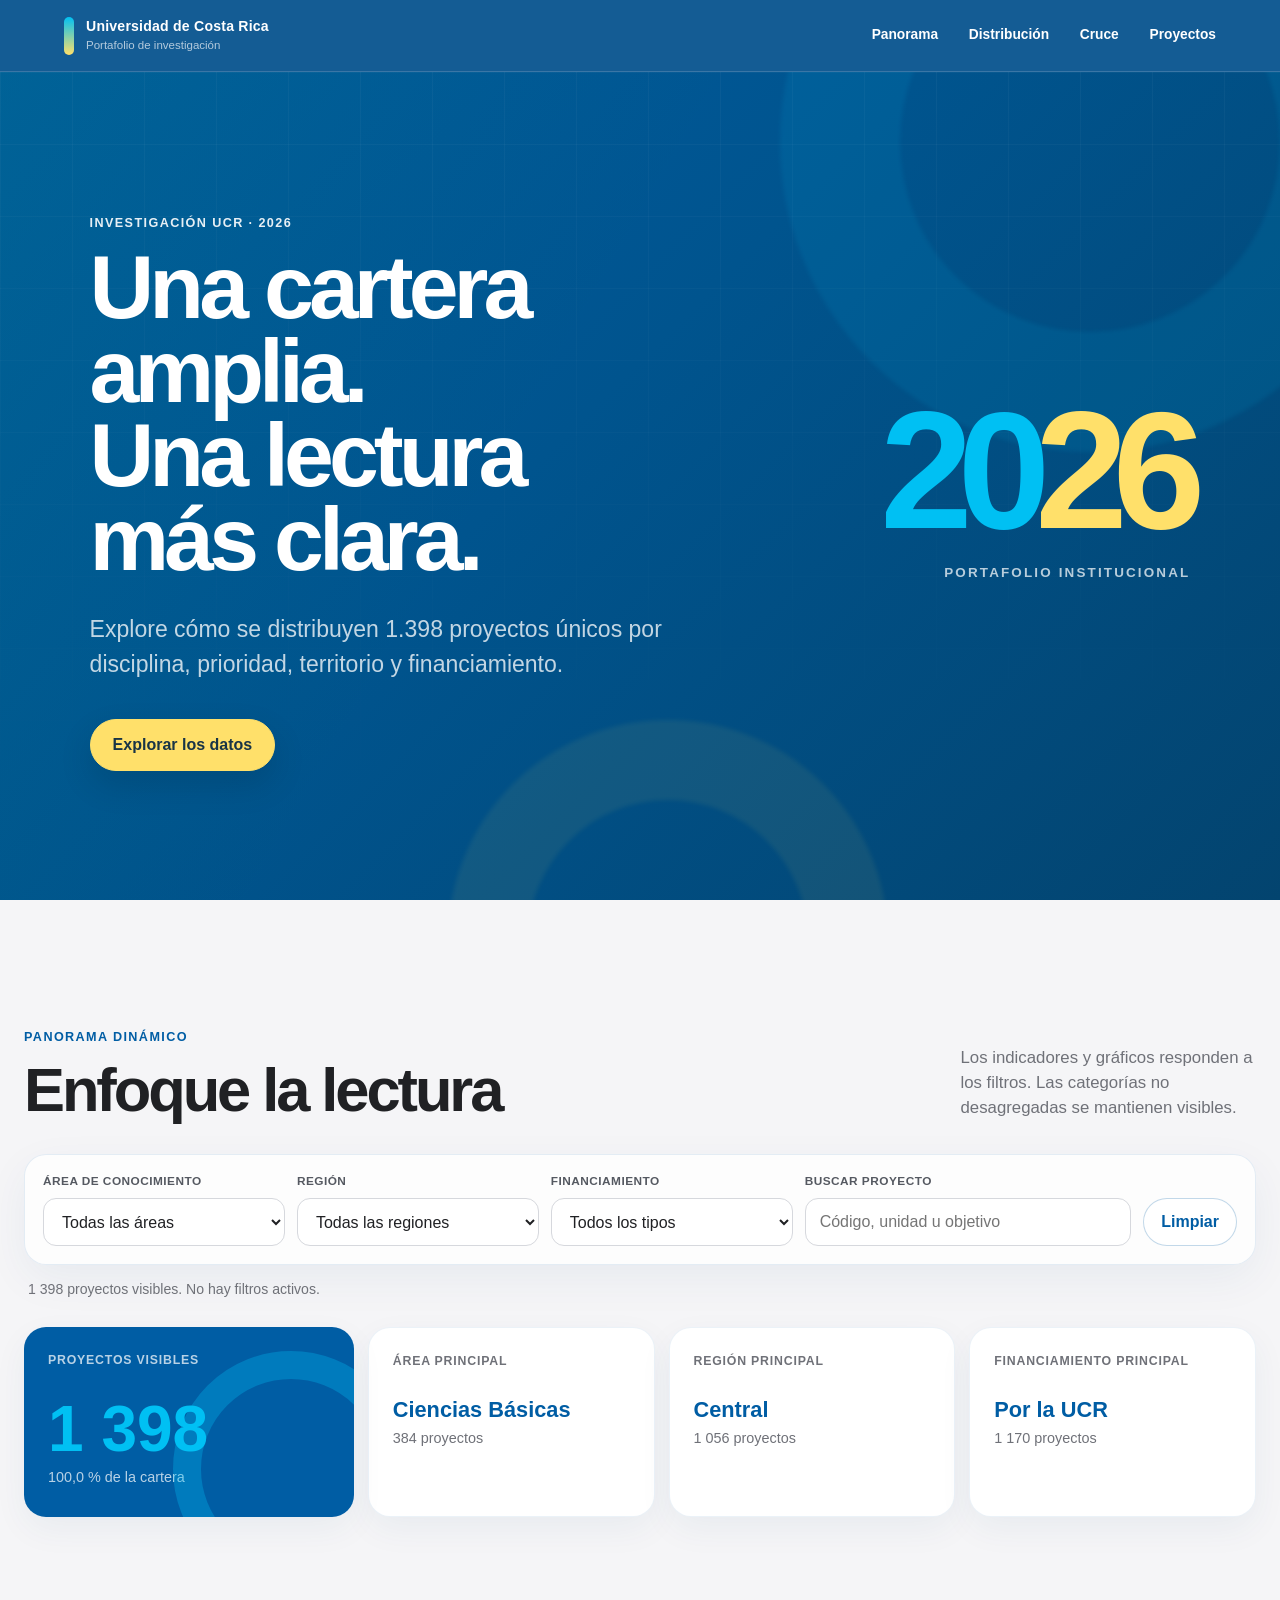
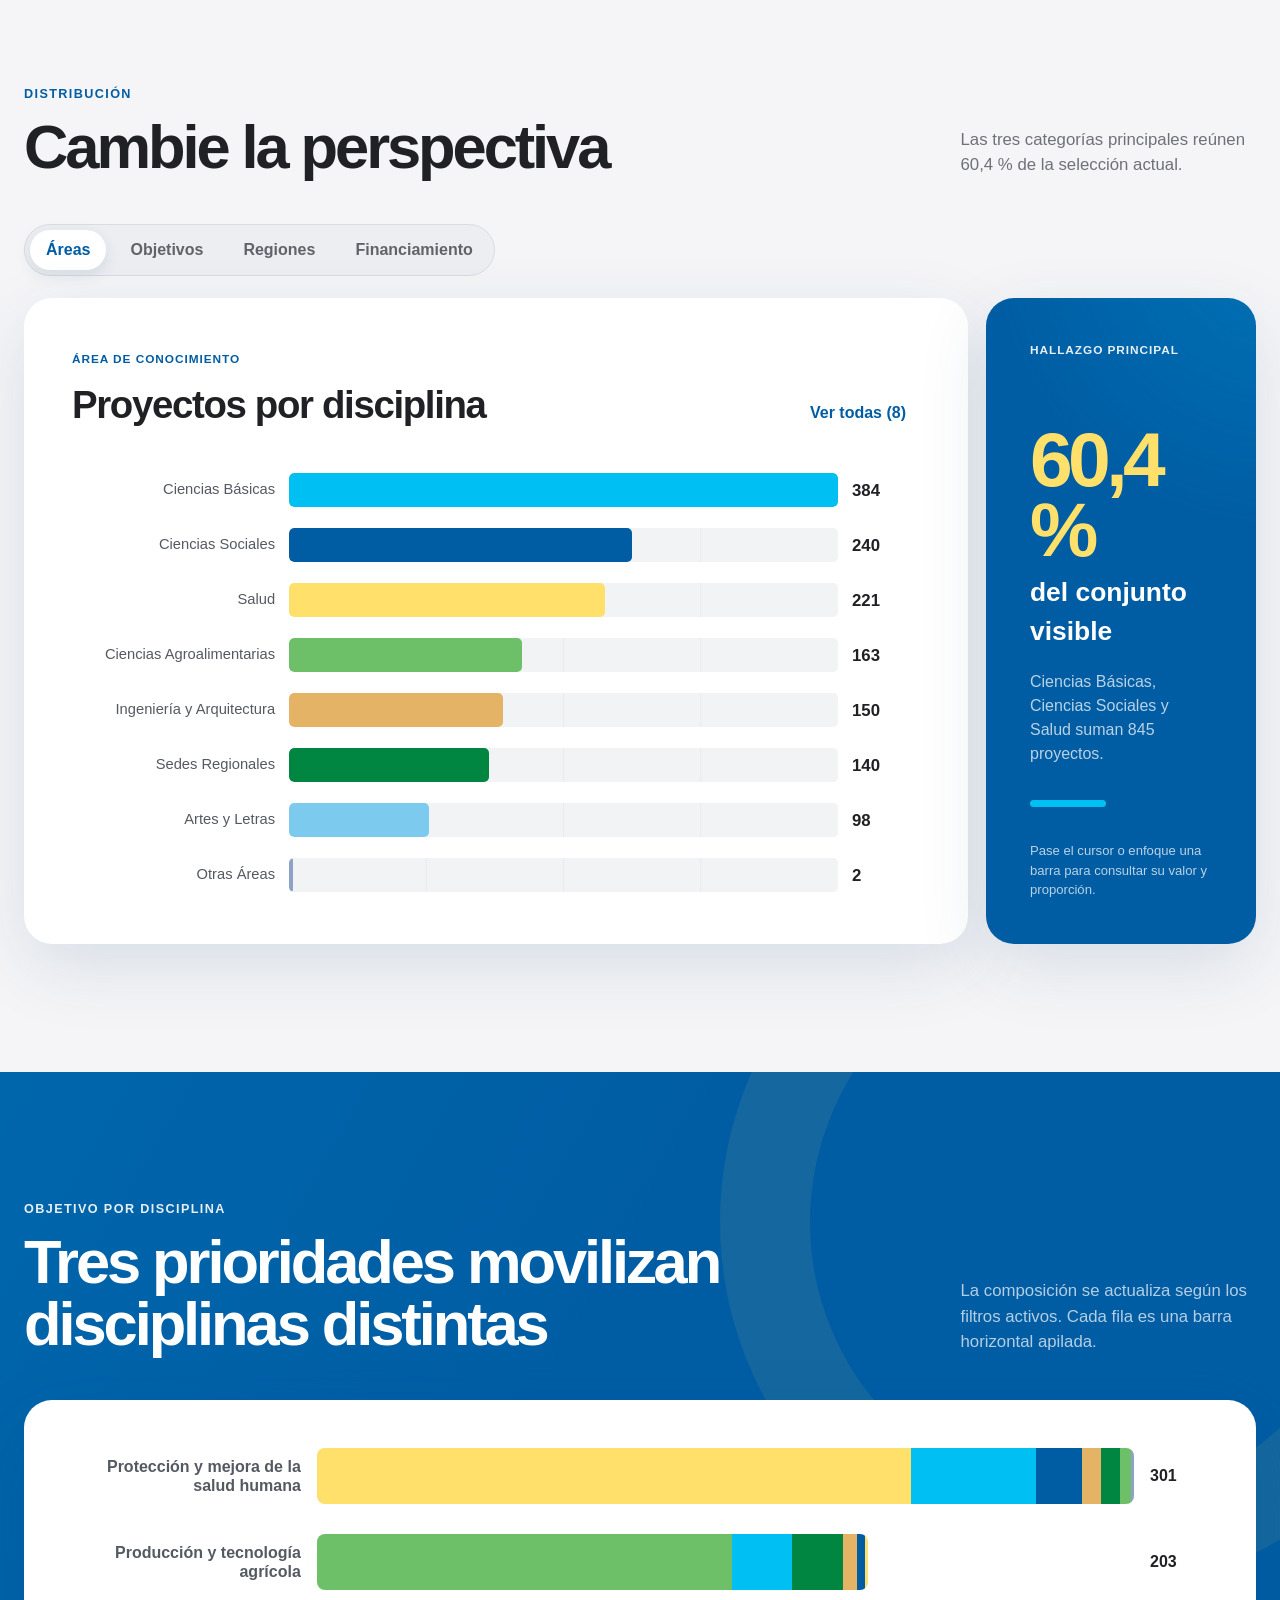
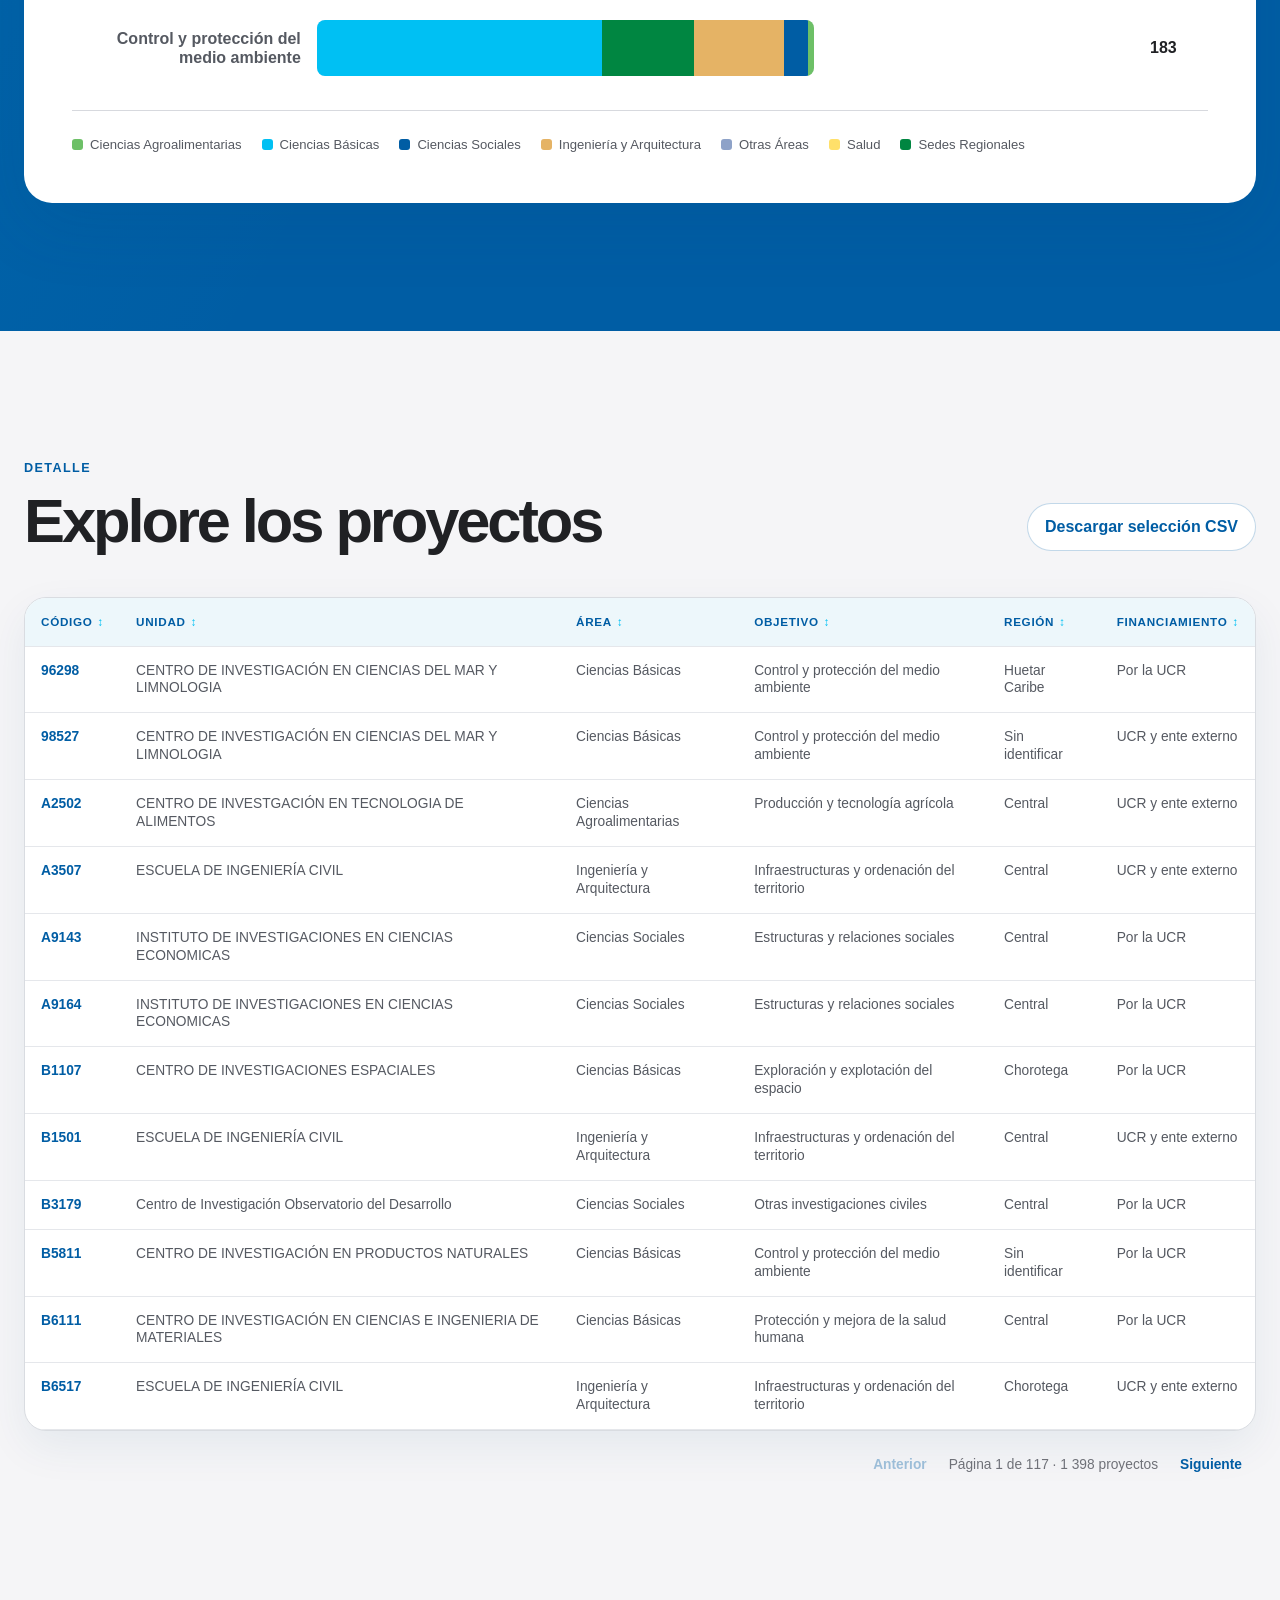
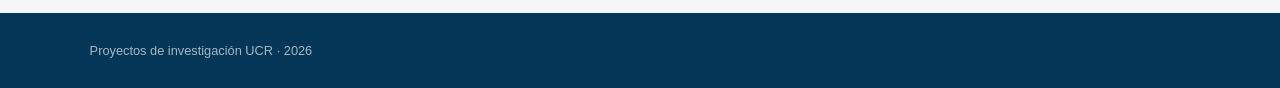
==== index.html @ 401ae24c "Add files via upload" ====
<!doctype html>
<html lang="es">
  <head>
    <meta charset="utf-8" />
    <meta name="viewport" content="width=device-width, initial-scale=1" />
    <meta
      name="description"
      content="Explorador interactivo del portafolio de proyectos de investigación UCR 2026."
    />
    <meta name="theme-color" content="#005da4" />
    <title>Proyectos de investigación 2026 | UCR</title>
    <link rel="stylesheet" href="styles.css" />
    <script src="data/projects.js" defer></script>
    <script src="app.js" defer></script>
  </head>
  <body>
    <a class="skip-link" href="#contenido">Saltar al contenido</a>

    <header class="site-header" aria-label="Encabezado principal">
      <a class="brand" href="#inicio" aria-label="Ir al inicio">
        <span class="brand-mark" aria-hidden="true"></span>
        <span>
          <strong>Universidad de Costa Rica</strong>
          <small>Portafolio de investigación</small>
        </span>
      </a>
      <nav class="site-nav" aria-label="Navegación principal">
        <a href="#panorama">Panorama</a>
        <a href="#distribucion">Distribución</a>
        <a href="#cruce">Cruce</a>
        <a href="#explorar">Proyectos</a>
      </nav>
    </header>

    <main id="contenido">
      <section class="hero" id="inicio" aria-labelledby="hero-title">
        <div class="hero-glow hero-glow-one" aria-hidden="true"></div>
        <div class="hero-glow hero-glow-two" aria-hidden="true"></div>
        <div class="hero-copy">
          <p class="eyebrow light">Investigación UCR · 2026</p>
          <h1 id="hero-title">Una cartera amplia.<br />Una lectura más clara.</h1>
          <p class="hero-lede">
            Explore cómo se distribuyen 1.398 proyectos únicos por disciplina,
            prioridad, territorio y financiamiento.
          </p>
          <a class="primary-action" href="#panorama">Explorar los datos</a>
        </div>
        <div class="hero-number" aria-label="Año 2026">
          <span>20</span><span>26</span>
          <small>Portafolio institucional</small>
        </div>
      </section>

      <section class="section-shell filter-section" id="panorama" aria-labelledby="filter-title">
        <div class="section-heading compact-heading">
          <div>
            <p class="eyebrow">Panorama dinámico</p>
            <h2 id="filter-title">Enfoque la lectura</h2>
          </div>
          <p>
            Los indicadores y gráficos responden a los filtros. Las categorías
            no desagregadas se mantienen visibles.
          </p>
        </div>

        <form class="filters" id="filters" aria-label="Filtros del portafolio">
          <label>
            <span>Área de conocimiento</span>
            <select id="area-filter" name="area">
              <option value="">Todas las áreas</option>
            </select>
          </label>
          <label>
            <span>Región</span>
            <select id="region-filter" name="region">
              <option value="">Todas las regiones</option>
            </select>
          </label>
          <label>
            <span>Financiamiento</span>
            <select id="funding-filter" name="funding">
              <option value="">Todos los tipos</option>
            </select>
          </label>
          <label class="search-field">
            <span>Buscar proyecto</span>
            <input
              id="search-filter"
              name="search"
              type="search"
              placeholder="Código, unidad u objetivo"
              autocomplete="off"
            />
          </label>
          <button class="secondary-action" id="reset-filters" type="reset">Limpiar</button>
        </form>

        <p class="filter-status" id="filter-status" role="status" aria-live="polite">
          Cargando datos…
        </p>

        <div class="metrics" aria-label="Indicadores del conjunto filtrado">
          <article class="metric metric-primary">
            <span>Proyectos visibles</span>
            <strong id="metric-count">1.398</strong>
            <small id="metric-share">100 % de la cartera</small>
          </article>
          <article class="metric">
            <span>Área principal</span>
            <strong id="metric-area">Ciencias Básicas</strong>
            <small id="metric-area-detail">384 proyectos</small>
          </article>
          <article class="metric">
            <span>Región principal</span>
            <strong id="metric-region">Central</strong>
            <small id="metric-region-detail">1.056 proyectos</small>
          </article>
          <article class="metric">
            <span>Financiamiento principal</span>
            <strong id="metric-funding">Por la UCR</strong>
            <small id="metric-funding-detail">1.170 proyectos</small>
          </article>
        </div>
      </section>

      <section class="section-shell distribution-section" id="distribucion" aria-labelledby="distribution-title">
        <div class="section-heading">
          <div>
            <p class="eyebrow">Distribución</p>
            <h2 id="distribution-title">Cambie la perspectiva</h2>
          </div>
          <p id="distribution-summary">
            Tres disciplinas reúnen 6 de cada 10 proyectos de la cartera.
          </p>
        </div>

        <div class="lens-tabs" role="tablist" aria-label="Dimensión del gráfico">
          <button class="lens-tab active" type="button" role="tab" aria-selected="true" data-lens="areas">
            Áreas
          </button>
          <button class="lens-tab" type="button" role="tab" aria-selected="false" data-lens="objetivos">
            Objetivos
          </button>
          <button class="lens-tab" type="button" role="tab" aria-selected="false" data-lens="regiones">
            Regiones
          </button>
          <button class="lens-tab" type="button" role="tab" aria-selected="false" data-lens="financiamiento">
            Financiamiento
          </button>
        </div>

        <div class="chart-layout">
          <div class="chart-card" role="tabpanel" aria-labelledby="distribution-title">
            <div class="chart-meta">
              <div>
                <span id="chart-kicker">Área de conocimiento</span>
                <h3 id="chart-title">Proyectos por disciplina</h3>
              </div>
              <button class="text-action" id="toggle-categories" type="button" hidden>Ver todas</button>
            </div>
            <div
              class="horizontal-chart"
              id="horizontal-chart"
              role="img"
              aria-label="Gráfico horizontal de proyectos por área de conocimiento"
            ></div>
          </div>

          <aside class="insight-panel" aria-label="Hallazgo principal">
            <span>Hallazgo principal</span>
            <strong id="insight-value">60,4 %</strong>
            <h3 id="insight-title">del portafolio</h3>
            <p id="insight-copy">
              Ciencias Básicas, Ciencias Sociales y Salud suman 845 proyectos.
            </p>
            <div class="insight-rule" aria-hidden="true"></div>
            <p class="insight-note" id="insight-note">
              Pase el cursor o enfoque una barra para consultar su valor y proporción.
            </p>
          </aside>
        </div>
      </section>

      <section class="cross-section" id="cruce" aria-labelledby="cross-title">
        <div class="section-shell">
          <div class="section-heading cross-heading">
            <div>
              <p class="eyebrow light">Objetivo por disciplina</p>
              <h2 id="cross-title">Tres prioridades movilizan disciplinas distintas</h2>
            </div>
            <p>
              La composición se actualiza según los filtros activos. Cada fila
              es una barra horizontal apilada.
            </p>
          </div>
          <div class="stacked-card">
            <div class="stacked-chart" id="stacked-chart" role="img" aria-label="Cruce horizontal apilado de objetivos por disciplina"></div>
            <div class="legend" id="stacked-legend" aria-label="Leyenda de disciplinas"></div>
          </div>
        </div>
      </section>

      <section class="section-shell explore-section" id="explorar" aria-labelledby="explore-title">
        <div class="section-heading">
          <div>
            <p class="eyebrow">Detalle</p>
            <h2 id="explore-title">Explore los proyectos</h2>
          </div>
          <div class="explore-actions">
            <button class="secondary-action" id="download-csv" type="button">Descargar selección CSV</button>
          </div>
        </div>

        <div class="table-wrap" tabindex="0" aria-label="Tabla desplazable de proyectos">
          <table>
            <caption class="sr-only">Proyectos que coinciden con los filtros seleccionados</caption>
            <thead>
              <tr>
                <th scope="col"><button type="button" data-sort="codigo">Código</button></th>
                <th scope="col"><button type="button" data-sort="unidad">Unidad</button></th>
                <th scope="col"><button type="button" data-sort="area">Área</button></th>
                <th scope="col"><button type="button" data-sort="objetivo">Objetivo</button></th>
                <th scope="col"><button type="button" data-sort="region">Región</button></th>
                <th scope="col"><button type="button" data-sort="financiamiento">Financiamiento</button></th>
              </tr>
            </thead>
            <tbody id="project-rows"></tbody>
          </table>
        </div>
        <div class="pagination" aria-label="Paginación de proyectos">
          <button class="text-action" id="previous-page" type="button">Anterior</button>
          <span id="page-status" aria-live="polite">Página 1</span>
          <button class="text-action" id="next-page" type="button">Siguiente</button>
        </div>
      </section>

    </main>

    <footer>
      <span>Proyectos de investigación UCR · 2026</span>
    </footer>

    <noscript>
      <div class="noscript">Este explorador necesita JavaScript para mostrar filtros y gráficos interactivos.</div>
    </noscript>

    <div class="data-error" id="data-error" role="alert" hidden>
      No fue posible cargar los datos. Publique la carpeta completa para conservar la ruta <code>data/projects.js</code>.
    </div>
  </body>
</html>
---- styles.css ----
:root {
  --cyan: #00c0f3;
  --blue: #005da4;
  --blue-deep: #034d82;
  --yellow: #ffe06a;
  --green: #6dc067;
  --tan: #e5b365;
  --green-deep: #008641;
  --sky: #7ccbef;
  --slate-blue: #8ea2c8;
  --ink: #202124;
  --muted: #6f7178;
  --line: #d7d9de;
  --paper: #f5f5f7;
  --surface: #ffffff;
  --shadow: 0 22px 70px rgba(0, 67, 115, 0.12);
  --radius: 28px;
  --font-display: "Aptos Display", "Avenir Next", "Segoe UI Variable Display", sans-serif;
  --font-body: "Aptos", "Avenir Next", "Segoe UI Variable Text", sans-serif;
}

* {
  box-sizing: border-box;
}

html {
  scroll-behavior: smooth;
  scroll-padding-top: 92px;
}

body {
  margin: 0;
  background: var(--paper);
  color: var(--ink);
  font-family: var(--font-body);
  line-height: 1.5;
  text-rendering: optimizeLegibility;
}

button,
input,
select {
  font: inherit;
}

button,
a,
select,
input {
  -webkit-tap-highlight-color: transparent;
}

button,
a {
  touch-action: manipulation;
}

a {
  color: inherit;
}

.skip-link {
  position: fixed;
  top: 12px;
  left: 12px;
  z-index: 1000;
  padding: 10px 14px;
  border-radius: 10px;
  background: #fff;
  color: var(--blue);
  font-weight: 700;
  transform: translateY(-160%);
  transition: transform 160ms ease;
}

.skip-link:focus {
  transform: translateY(0);
}

.site-header {
  position: sticky;
  top: 0;
  z-index: 100;
  display: grid;
  grid-template-columns: 1fr auto;
  align-items: center;
  min-height: 72px;
  padding: 10px clamp(20px, 5vw, 80px);
  border-bottom: 1px solid rgba(255, 255, 255, 0.16);
  background: rgba(0, 79, 139, 0.92);
  color: #fff;
  backdrop-filter: blur(18px);
}

.brand {
  display: inline-flex;
  align-items: center;
  gap: 12px;
  width: max-content;
  text-decoration: none;
}

.brand-mark {
  width: 10px;
  height: 38px;
  border-radius: 10px;
  background: linear-gradient(180deg, var(--cyan), var(--yellow));
}

.brand strong,
.brand small {
  display: block;
}

.brand strong {
  font-size: 0.88rem;
  letter-spacing: 0.015em;
}

.brand small {
  color: rgba(255, 255, 255, 0.68);
  font-size: 0.72rem;
}

.site-nav {
  display: flex;
  align-items: center;
  gap: clamp(16px, 2.4vw, 38px);
  font-size: 0.86rem;
  font-weight: 700;
  justify-self: end;
}

.site-nav a {
  position: relative;
  padding: 10px 0;
  text-decoration: none;
}

.site-nav a::after {
  position: absolute;
  right: 0;
  bottom: 3px;
  left: 0;
  height: 2px;
  border-radius: 2px;
  background: var(--cyan);
  content: "";
  transform: scaleX(0);
  transform-origin: left;
  transition: transform 180ms ease;
}

.site-nav a:hover::after,
.site-nav a:focus-visible::after {
  transform: scaleX(1);
}

.hero {
  position: relative;
  display: grid;
  grid-template-columns: minmax(0, 1.1fr) minmax(300px, 0.9fr);
  align-items: center;
  min-height: calc(100vh - 72px);
  padding: clamp(70px, 10vw, 140px) clamp(24px, 7vw, 112px) clamp(80px, 9vw, 120px);
  overflow: hidden;
  background:
    linear-gradient(120deg, rgba(0, 134, 65, 0.13), transparent 42%),
    linear-gradient(135deg, #005da4 0%, #00548e 44%, #03446f 100%);
  color: #fff;
}

.hero::before {
  position: absolute;
  inset: 0;
  background-image:
    linear-gradient(rgba(255, 255, 255, 0.035) 1px, transparent 1px),
    linear-gradient(90deg, rgba(255, 255, 255, 0.035) 1px, transparent 1px);
  background-size: 72px 72px;
  content: "";
  mask-image: linear-gradient(to bottom, #000, transparent 88%);
}

.hero-glow {
  position: absolute;
  border-radius: 50%;
  filter: blur(2px);
  opacity: 0.75;
}

.hero-glow-one {
  top: -240px;
  right: -120px;
  width: 620px;
  height: 620px;
  border: 120px solid rgba(0, 192, 243, 0.12);
}

.hero-glow-two {
  bottom: -260px;
  left: 35%;
  width: 440px;
  height: 440px;
  border: 80px solid rgba(255, 224, 106, 0.09);
}

.hero-copy,
.hero-number {
  position: relative;
  z-index: 1;
}

.eyebrow {
  margin: 0 0 12px;
  color: var(--blue);
  font-size: 0.79rem;
  font-weight: 800;
  letter-spacing: 0.11em;
  text-transform: uppercase;
}

.eyebrow.light {
  color: rgba(255, 255, 255, 0.9);
}

.hero h1 {
  max-width: 820px;
  margin: 0;
  font-family: var(--font-display);
  font-size: clamp(3.25rem, 7vw, 7rem);
  font-weight: 800;
  letter-spacing: -0.055em;
  line-height: 0.94;
}

.hero-lede {
  max-width: 610px;
  margin: 30px 0 36px;
  color: rgba(255, 255, 255, 0.76);
  font-size: clamp(1.06rem, 1.8vw, 1.45rem);
  line-height: 1.55;
}

.primary-action,
.secondary-action,
.text-action {
  display: inline-flex;
  align-items: center;
  justify-content: center;
  min-height: 44px;
  border-radius: 999px;
  font-weight: 800;
  text-decoration: none;
  cursor: pointer;
}

.primary-action {
  padding: 13px 22px;
  border: 1px solid var(--yellow);
  background: var(--yellow);
  color: #183446;
  box-shadow: 0 14px 34px rgba(0, 0, 0, 0.12);
  transition: transform 180ms ease, box-shadow 180ms ease;
}

.primary-action:hover {
  box-shadow: 0 18px 42px rgba(0, 0, 0, 0.18);
  transform: translateY(-2px);
}

.hero-number {
  justify-self: end;
  width: min(100%, 470px);
  color: var(--cyan);
  font-family: var(--font-display);
  font-size: clamp(6rem, 13vw, 12rem);
  font-weight: 850;
  letter-spacing: -0.09em;
  line-height: 0.78;
  text-align: right;
}

.hero-number span:last-of-type {
  color: var(--yellow);
}

.hero-number small {
  display: block;
  margin-top: 32px;
  color: rgba(255, 255, 255, 0.72);
  font-family: var(--font-body);
  font-size: 0.84rem;
  font-weight: 800;
  letter-spacing: 0.16em;
  text-transform: uppercase;
}

.section-shell {
  width: min(1460px, calc(100% - 48px));
  margin: 0 auto;
  padding: clamp(86px, 10vw, 150px) 0;
}

.section-heading {
  display: grid;
  grid-template-columns: minmax(0, 1.5fr) minmax(280px, 0.5fr);
  align-items: end;
  gap: 50px;
  margin-bottom: 46px;
}

.section-heading h2 {
  margin: 0;
  font-family: var(--font-display);
  font-size: clamp(2.3rem, 4.8vw, 4.7rem);
  letter-spacing: -0.05em;
  line-height: 1;
}

.section-heading > p {
  margin: 0;
  color: var(--muted);
  font-size: 1.05rem;
}

.compact-heading {
  margin-bottom: 34px;
}

.filters {
  display: grid;
  grid-template-columns: repeat(3, minmax(160px, 1fr)) minmax(220px, 1.35fr) auto;
  align-items: end;
  gap: 12px;
  padding: 18px;
  border: 1px solid rgba(0, 93, 164, 0.1);
  border-radius: 22px;
  background: rgba(255, 255, 255, 0.74);
  box-shadow: 0 14px 44px rgba(0, 68, 116, 0.06);
}

.filters label {
  display: grid;
  gap: 7px;
}

.filters label > span {
  color: #555961;
  font-size: 0.74rem;
  font-weight: 800;
  letter-spacing: 0.04em;
  text-transform: uppercase;
}

.filters select,
.filters input {
  width: 100%;
  min-height: 48px;
  padding: 0 14px;
  border: 1px solid #d6d8dd;
  border-radius: 13px;
  outline: none;
  background: #fff;
  color: var(--ink);
  transition: border-color 160ms ease, box-shadow 160ms ease;
}

.filters select:focus,
.filters input:focus {
  border-color: var(--blue);
  box-shadow: 0 0 0 4px rgba(0, 93, 164, 0.12);
}

.secondary-action {
  min-height: 48px;
  padding: 10px 17px;
  border: 1px solid rgba(0, 93, 164, 0.24);
  background: #fff;
  color: var(--blue);
}

.secondary-action:hover,
.secondary-action:focus-visible {
  border-color: var(--blue);
  background: #eef8fc;
}

.filter-status {
  min-height: 24px;
  margin: 14px 4px 0;
  color: var(--muted);
  font-size: 0.88rem;
}

.metrics {
  display: grid;
  grid-template-columns: 1.15fr repeat(3, 1fr);
  gap: 14px;
  margin-top: 24px;
}

.metric {
  min-height: 190px;
  padding: 24px;
  border: 1px solid rgba(0, 93, 164, 0.08);
  border-radius: 22px;
  background: var(--surface);
  box-shadow: 0 12px 34px rgba(0, 67, 115, 0.055);
}

.metric > span {
  display: block;
  min-height: 36px;
  color: var(--muted);
  font-size: 0.77rem;
  font-weight: 800;
  letter-spacing: 0.065em;
  text-transform: uppercase;
}

.metric strong {
  display: block;
  margin: 10px 0 4px;
  color: var(--blue);
  font-family: var(--font-display);
  font-size: clamp(1.55rem, 2.6vw, 3rem);
  line-height: 1;
}

.metric:not(.metric-primary) strong {
  font-size: clamp(1.28rem, 1.7vw, 2rem);
  line-height: 1.08;
}

.metric small {
  color: var(--muted);
  font-size: 0.9rem;
}

.metric-primary {
  position: relative;
  overflow: hidden;
  border: 0;
  background: var(--blue);
  color: #fff;
}

.metric-primary::after {
  position: absolute;
  right: -55px;
  bottom: -70px;
  width: 180px;
  height: 180px;
  border: 28px solid rgba(0, 192, 243, 0.3);
  border-radius: 50%;
  content: "";
}

.metric-primary > span,
.metric-primary small {
  color: rgba(255, 255, 255, 0.72);
}

.metric-primary strong {
  color: var(--cyan);
  font-size: clamp(3.1rem, 5vw, 5.4rem);
}

.distribution-section {
  padding-top: 40px;
}

.lens-tabs {
  display: flex;
  gap: 8px;
  width: fit-content;
  margin-bottom: 22px;
  padding: 5px;
  border: 1px solid #d9dce1;
  border-radius: 999px;
  background: #eceef1;
}

.lens-tab {
  min-height: 40px;
  padding: 8px 16px;
  border: 0;
  border-radius: 999px;
  background: transparent;
  color: #60636a;
  font-weight: 800;
  cursor: pointer;
}

.lens-tab.active {
  background: #fff;
  color: var(--blue);
  box-shadow: 0 5px 16px rgba(0, 59, 100, 0.1);
}

.chart-layout {
  display: grid;
  grid-template-columns: minmax(0, 1fr) minmax(270px, 0.28fr);
  gap: 18px;
}

.chart-card,
.insight-panel,
.stacked-card {
  border-radius: var(--radius);
  background: var(--surface);
  box-shadow: var(--shadow);
}

.chart-card {
  min-height: 640px;
  padding: clamp(22px, 4vw, 48px);
}

.chart-meta {
  display: flex;
  align-items: flex-end;
  justify-content: space-between;
  gap: 20px;
  margin-bottom: 36px;
}

.chart-meta span,
.insight-panel > span {
  color: var(--blue);
  font-size: 0.74rem;
  font-weight: 800;
  letter-spacing: 0.08em;
  text-transform: uppercase;
}

.chart-meta h3 {
  margin: 6px 0 0;
  font-family: var(--font-display);
  font-size: clamp(1.75rem, 3vw, 3.1rem);
  letter-spacing: -0.035em;
}

.text-action {
  min-height: 40px;
  padding: 7px 14px;
  border: 0;
  background: transparent;
  color: var(--blue);
}

.text-action:hover,
.text-action:focus-visible {
  background: rgba(0, 93, 164, 0.08);
}

.horizontal-chart {
  display: grid;
  gap: 13px;
}

.empty-chart {
  display: grid;
  min-height: 280px;
  margin: 0;
  place-items: center;
  border: 1px dashed #c8ccd3;
  border-radius: 18px;
  color: var(--muted);
  text-align: center;
}

.chart-row {
  --bar-color: var(--cyan);
  display: grid;
  grid-template-columns: minmax(145px, 0.37fr) minmax(220px, 1fr) 68px;
  align-items: center;
  gap: 14px;
  min-height: 42px;
  outline: none;
}

.chart-label {
  color: #555961;
  font-size: 0.92rem;
  line-height: 1.18;
  text-align: right;
}

.bar-track {
  position: relative;
  height: 34px;
  overflow: hidden;
  border-radius: 5px;
  background:
    linear-gradient(90deg, transparent calc(25% - 1px), #e8eaee 25%, transparent calc(25% + 1px)),
    linear-gradient(90deg, transparent calc(50% - 1px), #e8eaee 50%, transparent calc(50% + 1px)),
    linear-gradient(90deg, transparent calc(75% - 1px), #e8eaee 75%, transparent calc(75% + 1px)),
    #f2f3f5;
}

.bar-fill {
  display: block;
  width: var(--bar-width);
  height: 100%;
  border-radius: 5px;
  background: var(--bar-color);
  transform-origin: left;
  animation: grow-bar 580ms cubic-bezier(0.2, 0.72, 0.24, 1) both;
}

.chart-value {
  color: var(--ink);
  font-family: var(--font-display);
  font-size: 1.05rem;
  font-weight: 800;
  font-variant-numeric: tabular-nums;
}

.chart-row:focus-visible .bar-track,
.chart-row:hover .bar-track {
  box-shadow: 0 0 0 3px rgba(0, 93, 164, 0.13);
}

.chart-row:hover .chart-label,
.chart-row:focus-visible .chart-label {
  color: var(--ink);
  font-weight: 700;
}

.insight-panel {
  display: flex;
  flex-direction: column;
  min-height: 640px;
  padding: clamp(28px, 4vw, 44px);
  background:
    radial-gradient(circle at 110% -10%, rgba(0, 192, 243, 0.22), transparent 38%),
    var(--blue);
  color: #fff;
}

.insight-panel > span {
  color: rgba(255, 255, 255, 0.9);
}

.insight-panel strong {
  display: block;
  margin-top: auto;
  color: var(--yellow);
  font-family: var(--font-display);
  font-size: clamp(3.7rem, 6vw, 6.6rem);
  letter-spacing: -0.06em;
  line-height: 0.92;
}

.insight-panel h3 {
  margin: 8px 0 18px;
  font-family: var(--font-display);
  font-size: 1.65rem;
}

.insight-panel p {
  margin: 0;
  color: rgba(255, 255, 255, 0.72);
}

.insight-rule {
  width: 76px;
  height: 7px;
  margin: 34px 0;
  border-radius: 8px;
  background: var(--cyan);
}

.insight-note {
  font-size: 0.82rem;
}

.cross-section {
  position: relative;
  overflow: hidden;
  background:
    linear-gradient(120deg, rgba(0, 192, 243, 0.09), transparent 42%),
    var(--blue);
  color: #fff;
}

.cross-section::after {
  position: absolute;
  top: -220px;
  right: -180px;
  width: 560px;
  height: 560px;
  border: 90px solid rgba(255, 224, 106, 0.08);
  border-radius: 50%;
  content: "";
}

.cross-section .section-shell {
  position: relative;
  z-index: 1;
}

.cross-heading > p {
  color: rgba(255, 255, 255, 0.7);
}

.stacked-card {
  padding: clamp(24px, 4vw, 48px);
  color: var(--ink);
}

.stacked-chart {
  display: grid;
  gap: 30px;
}

.stacked-row {
  display: grid;
  grid-template-columns: minmax(190px, 0.28fr) minmax(320px, 1fr) 58px;
  align-items: center;
  gap: 16px;
}

.stacked-label {
  color: #555961;
  font-weight: 700;
  line-height: 1.2;
  text-align: right;
}

.stacked-track {
  display: flex;
  height: 56px;
  overflow: hidden;
  border-radius: 8px;
  background: #eef0f3;
}

.stacked-segment {
  position: relative;
  min-width: 2px;
  height: 100%;
  padding: 0;
  border: 0;
  background: var(--segment-color);
  transition: filter 160ms ease, transform 160ms ease;
}

.stacked-segment:hover,
.stacked-segment:focus-visible {
  z-index: 2;
  filter: saturate(1.14) brightness(0.94);
  outline: 3px solid #fff;
  transform: scaleY(1.08);
}

.stacked-total {
  font-weight: 800;
  font-variant-numeric: tabular-nums;
}

.legend {
  display: flex;
  flex-wrap: wrap;
  gap: 10px 20px;
  margin-top: 34px;
  padding-top: 24px;
  border-top: 1px solid var(--line);
}

.legend-item {
  display: inline-flex;
  align-items: center;
  gap: 7px;
  color: #555961;
  font-size: 0.82rem;
}

.legend-swatch {
  width: 11px;
  height: 11px;
  border-radius: 3px;
  background: var(--legend-color);
}

.explore-actions {
  justify-self: end;
}

.table-wrap {
  overflow: auto;
  border: 1px solid #d9dce1;
  border-radius: 22px;
  background: #fff;
  box-shadow: 0 16px 44px rgba(0, 67, 115, 0.07);
}

table {
  width: 100%;
  min-width: 1100px;
  border-collapse: collapse;
}

thead {
  position: sticky;
  top: 0;
  z-index: 1;
  background: #edf7fb;
}

th,
td {
  padding: 15px 16px;
  border-bottom: 1px solid #e5e7eb;
  vertical-align: top;
  text-align: left;
}

th {
  color: var(--blue);
  font-size: 0.73rem;
  letter-spacing: 0.06em;
  text-transform: uppercase;
}

th button {
  padding: 0;
  border: 0;
  background: none;
  color: inherit;
  font-weight: 800;
  letter-spacing: inherit;
  text-transform: inherit;
  cursor: pointer;
}

th button::after {
  margin-left: 5px;
  color: var(--cyan);
  content: "↕";
}

td {
  color: #555961;
  font-size: 0.86rem;
  line-height: 1.3;
}

td:first-child {
  color: var(--blue);
  font-weight: 800;
}

tbody tr:hover {
  background: #f8fbfd;
}

.empty-row td {
  padding: 56px 20px;
  color: var(--muted);
  text-align: center;
}

.pagination {
  display: flex;
  align-items: center;
  justify-content: flex-end;
  gap: 8px;
  margin-top: 14px;
  color: var(--muted);
  font-size: 0.86rem;
}

.pagination button:disabled {
  opacity: 0.35;
  cursor: not-allowed;
}

footer {
  display: flex;
  justify-content: flex-start;
  gap: 24px;
  padding: 28px clamp(24px, 7vw, 112px);
  background: #043657;
  color: rgba(255, 255, 255, 0.65);
  font-size: 0.8rem;
}

.sr-only {
  position: absolute;
  width: 1px;
  height: 1px;
  padding: 0;
  margin: -1px;
  overflow: hidden;
  clip: rect(0, 0, 0, 0);
  white-space: nowrap;
  border: 0;
}

.noscript,
.data-error {
  position: fixed;
  right: 20px;
  bottom: 20px;
  z-index: 200;
  max-width: 520px;
  padding: 16px 18px;
  border-radius: 14px;
  background: #fff3cd;
  color: #594500;
  box-shadow: var(--shadow);
}

@keyframes grow-bar {
  from {
    transform: scaleX(0);
    opacity: 0.45;
  }
  to {
    transform: scaleX(1);
    opacity: 1;
  }
}

@media (max-width: 1100px) {
  .site-header {
    grid-template-columns: 1fr auto;
  }

  .site-nav {
    display: none;
  }

  .hero {
    grid-template-columns: 1fr;
    gap: 60px;
    min-height: auto;
    padding-top: 100px;
  }

  .hero-number {
    justify-self: start;
    text-align: left;
  }

  .filters {
    grid-template-columns: repeat(2, 1fr);
  }

  .filters .secondary-action {
    justify-self: start;
  }

  .metrics {
    grid-template-columns: repeat(2, 1fr);
  }

  .chart-layout {
    grid-template-columns: 1fr;
  }

  .insight-panel {
    display: grid;
    grid-template-columns: 1fr auto;
    align-items: center;
    min-height: auto;
    gap: 10px 30px;
  }

  .insight-panel strong {
    grid-row: 1 / span 2;
    grid-column: 2;
    margin-top: 0;
  }

  .insight-panel h3 {
    margin: 0;
  }

  .insight-rule,
  .insight-note {
    display: none;
  }

}

@media (max-width: 760px) {
  html {
    scroll-padding-top: 70px;
  }

  .site-header {
    min-height: 64px;
    padding: 9px 18px;
  }

  .brand small {
    display: none;
  }

  .hero {
    padding: 88px 22px 100px;
  }

  .hero h1 {
    font-size: clamp(3rem, 15vw, 5rem);
  }

  .hero-number {
    font-size: clamp(6.5rem, 30vw, 9rem);
  }

  .section-shell {
    width: min(100% - 32px, 1460px);
    padding: 78px 0;
  }

  .section-heading {
    grid-template-columns: 1fr;
    gap: 18px;
    margin-bottom: 30px;
  }

  .filters {
    grid-template-columns: 1fr;
  }

  .filters .secondary-action {
    width: 100%;
  }

  .metrics {
    grid-template-columns: 1fr;
  }

  .metric {
    min-height: 145px;
  }

  .lens-tabs {
    width: 100%;
    overflow-x: auto;
    border-radius: 18px;
  }

  .lens-tab {
    flex: 0 0 auto;
  }

  .chart-card {
    min-height: auto;
    padding: 22px 16px;
    border-radius: 20px;
  }

  .chart-meta {
    align-items: flex-start;
  }

  .chart-row {
    grid-template-columns: minmax(95px, 0.38fr) 1fr 45px;
    gap: 8px;
  }

  .chart-label {
    font-size: 0.74rem;
  }

  .bar-track {
    height: 28px;
  }

  .chart-value {
    font-size: 0.86rem;
  }

  .insight-panel {
    display: block;
    min-height: 320px;
    border-radius: 20px;
  }

  .insight-panel strong {
    margin-top: 70px;
  }

  .stacked-card {
    padding: 24px 16px;
    border-radius: 20px;
  }

  .stacked-row {
    grid-template-columns: 1fr 44px;
    gap: 8px;
  }

  .stacked-label {
    grid-column: 1 / -1;
    text-align: left;
  }

  .stacked-track {
    height: 44px;
  }

  footer {
    flex-direction: column;
  }
}

@media (prefers-reduced-motion: reduce) {
  html {
    scroll-behavior: auto;
  }

  *,
  *::before,
  *::after {
    animation-duration: 0.01ms !important;
    animation-iteration-count: 1 !important;
    scroll-behavior: auto !important;
    transition-duration: 0.01ms !important;
  }
}

@media (prefers-contrast: more) {
  :root {
    --muted: #505158;
    --line: #a9adb5;
  }

  .metric,
  .chart-card,
  .stacked-card,
  .table-wrap {
    border: 2px solid var(--blue);
  }
}
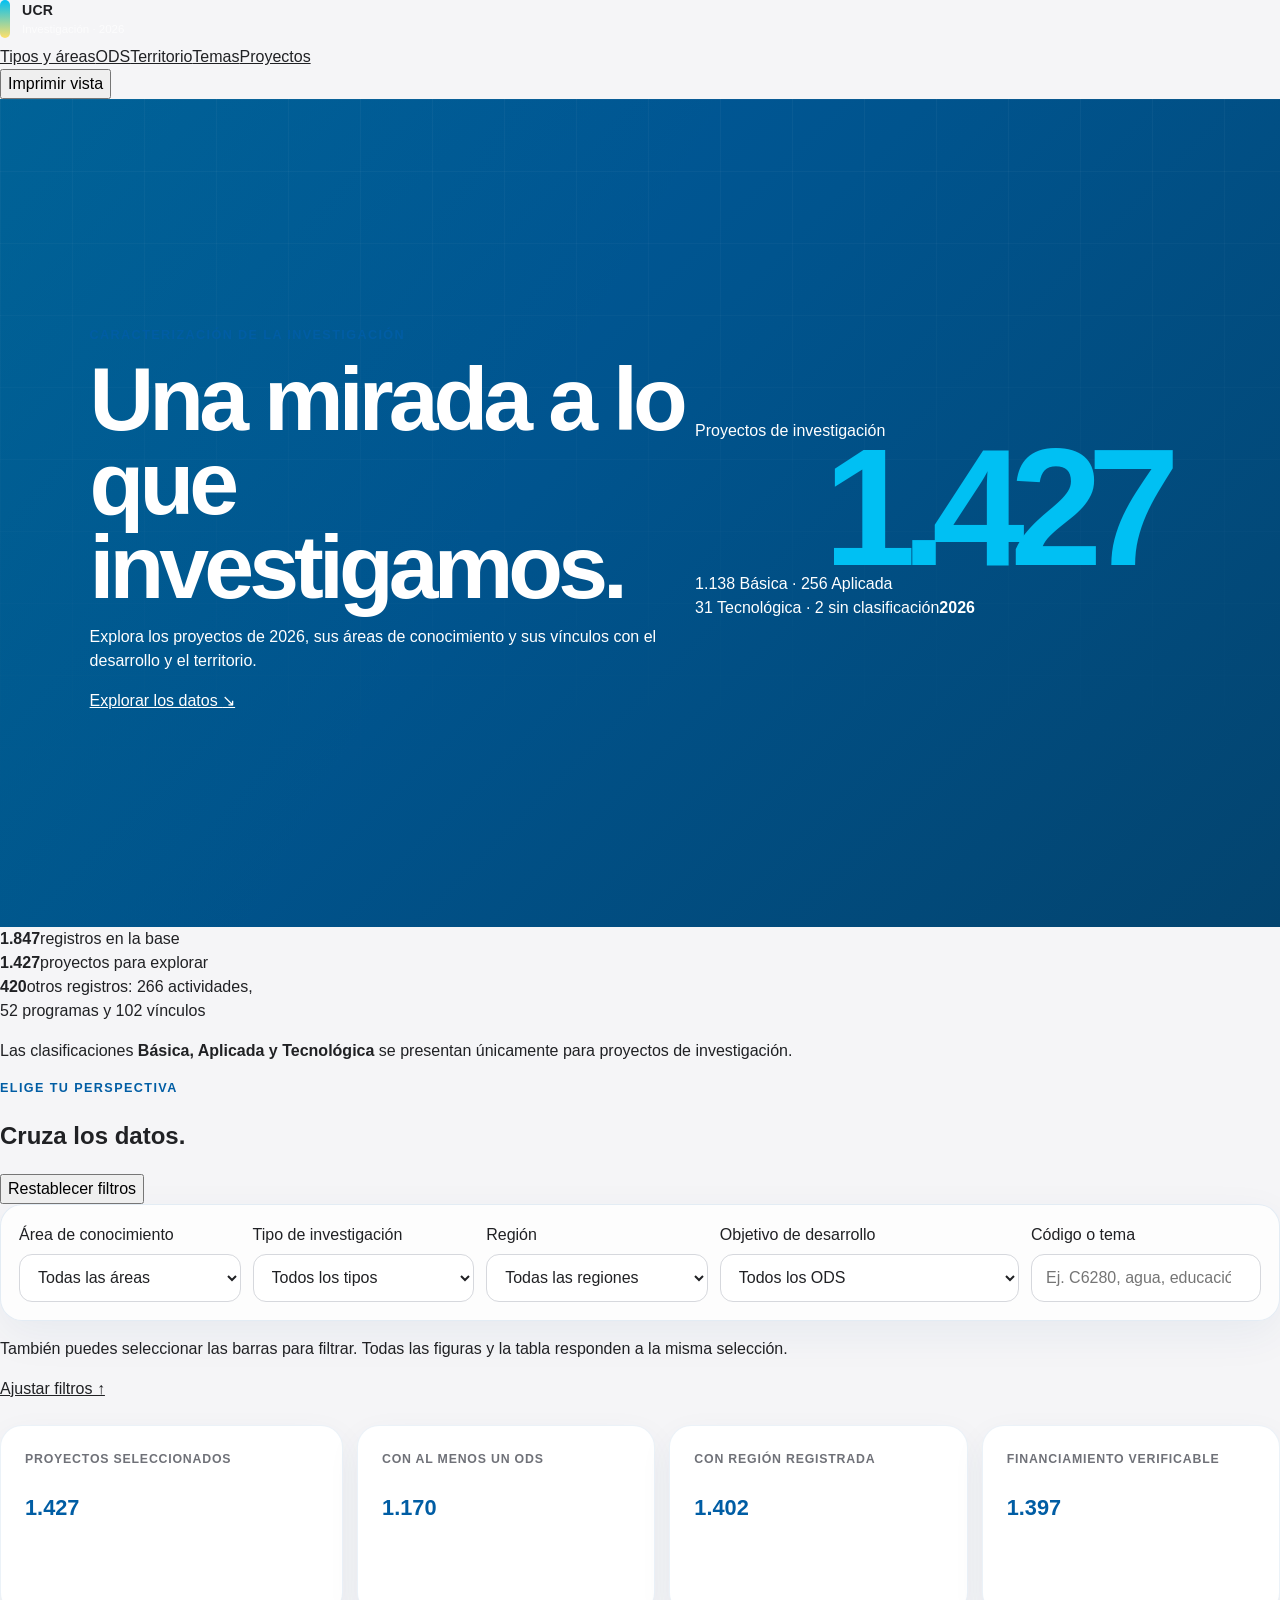
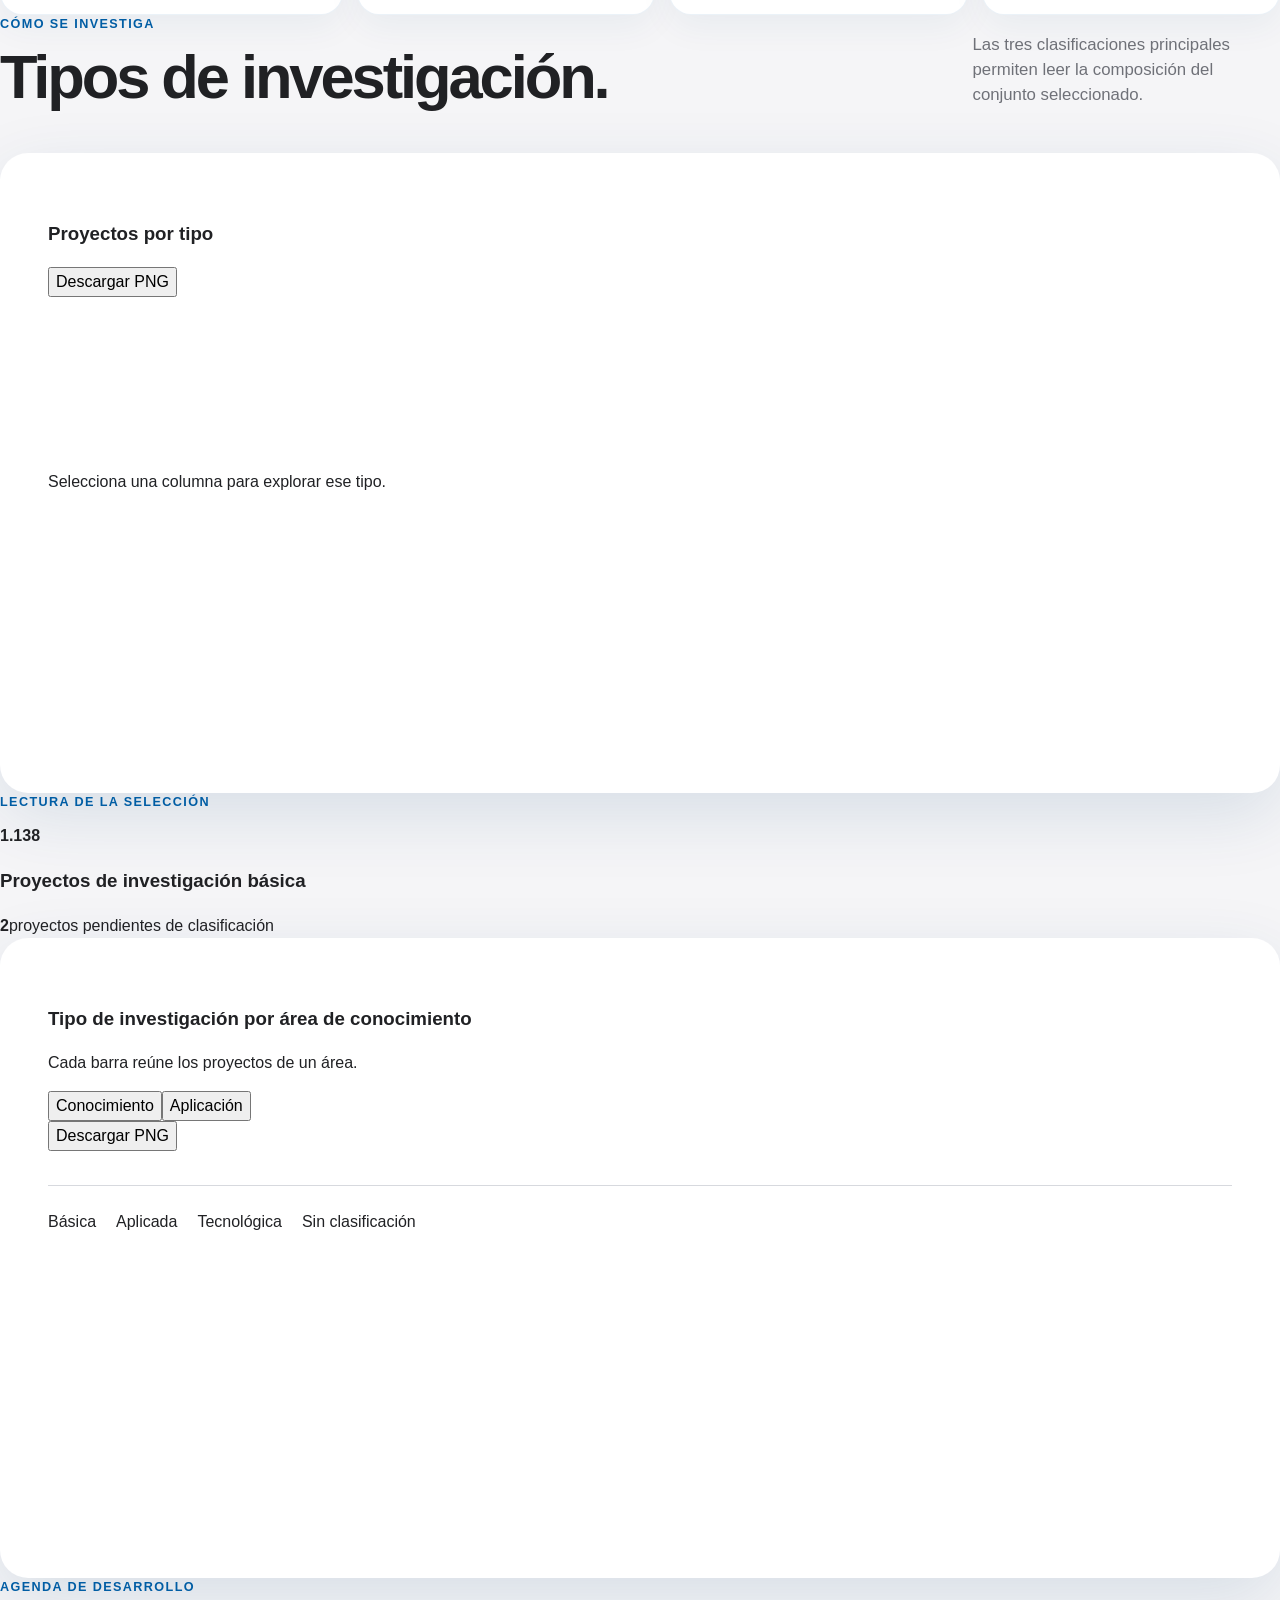
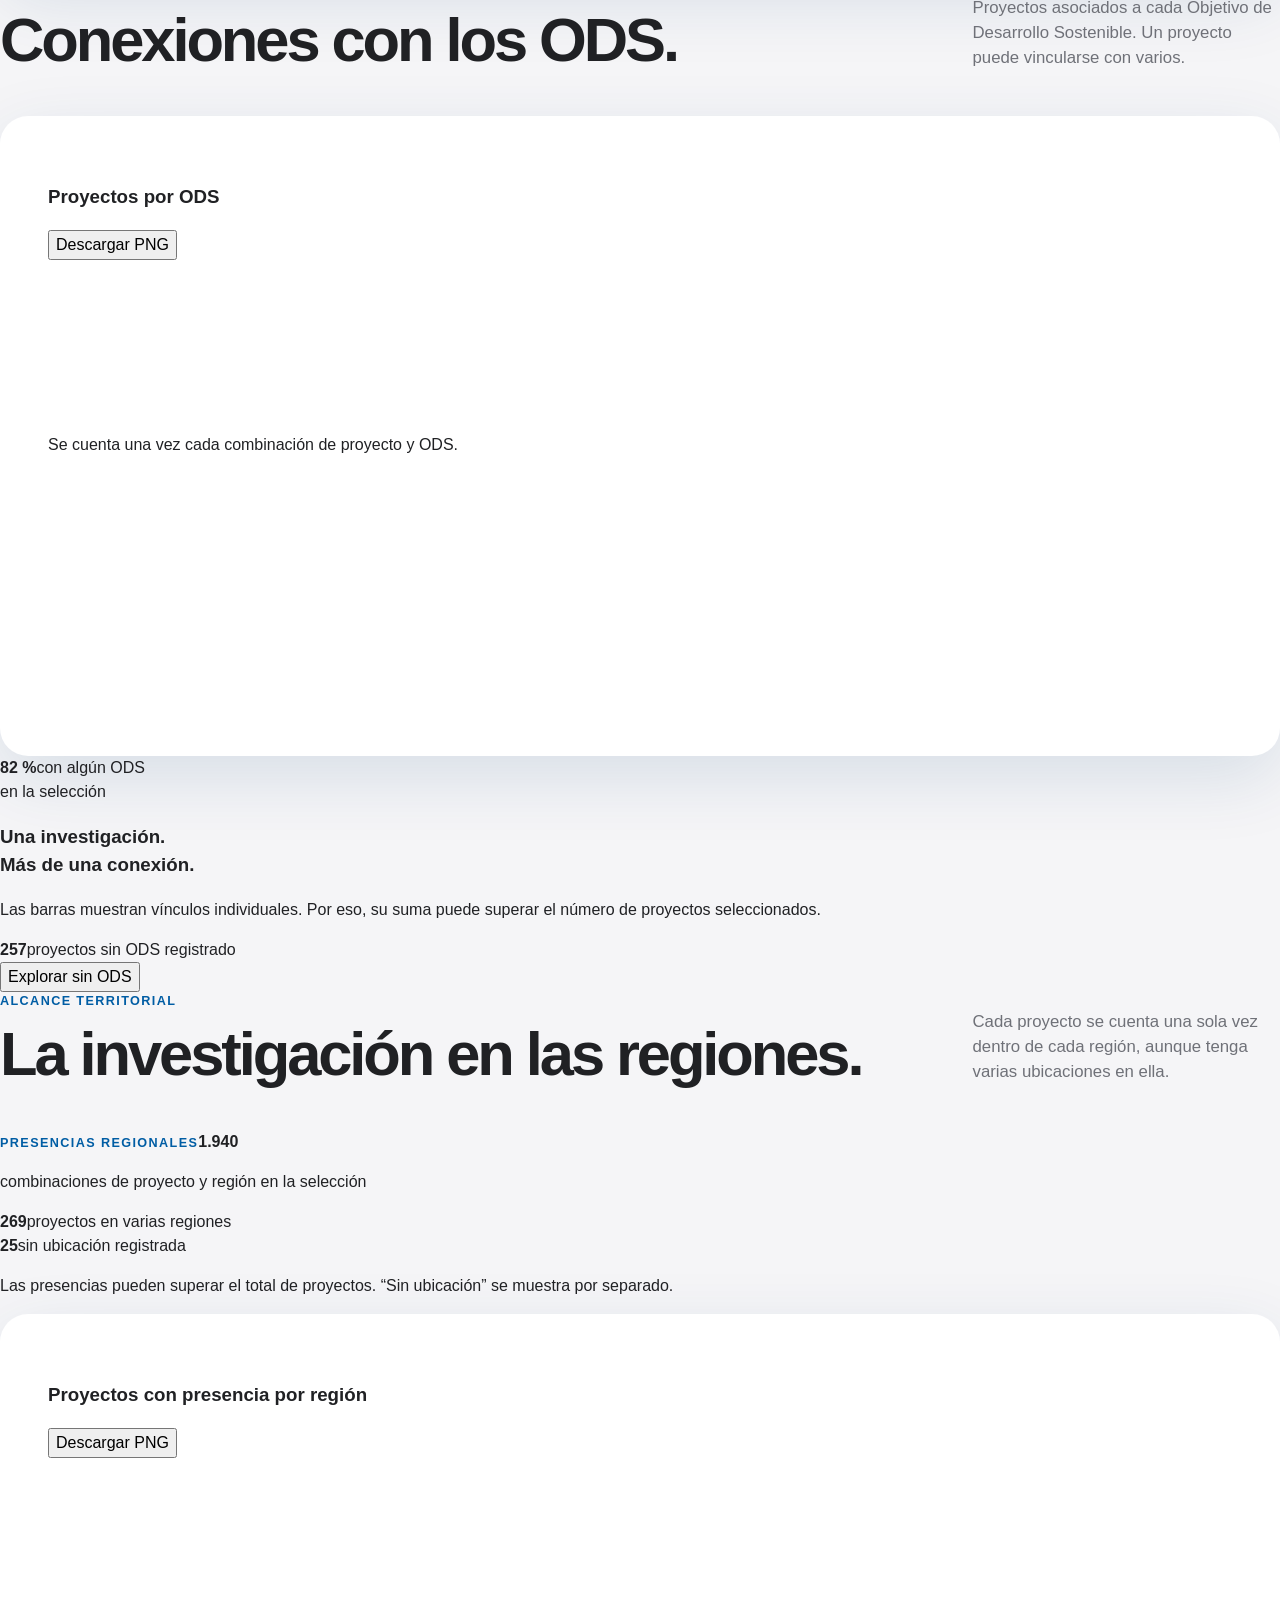
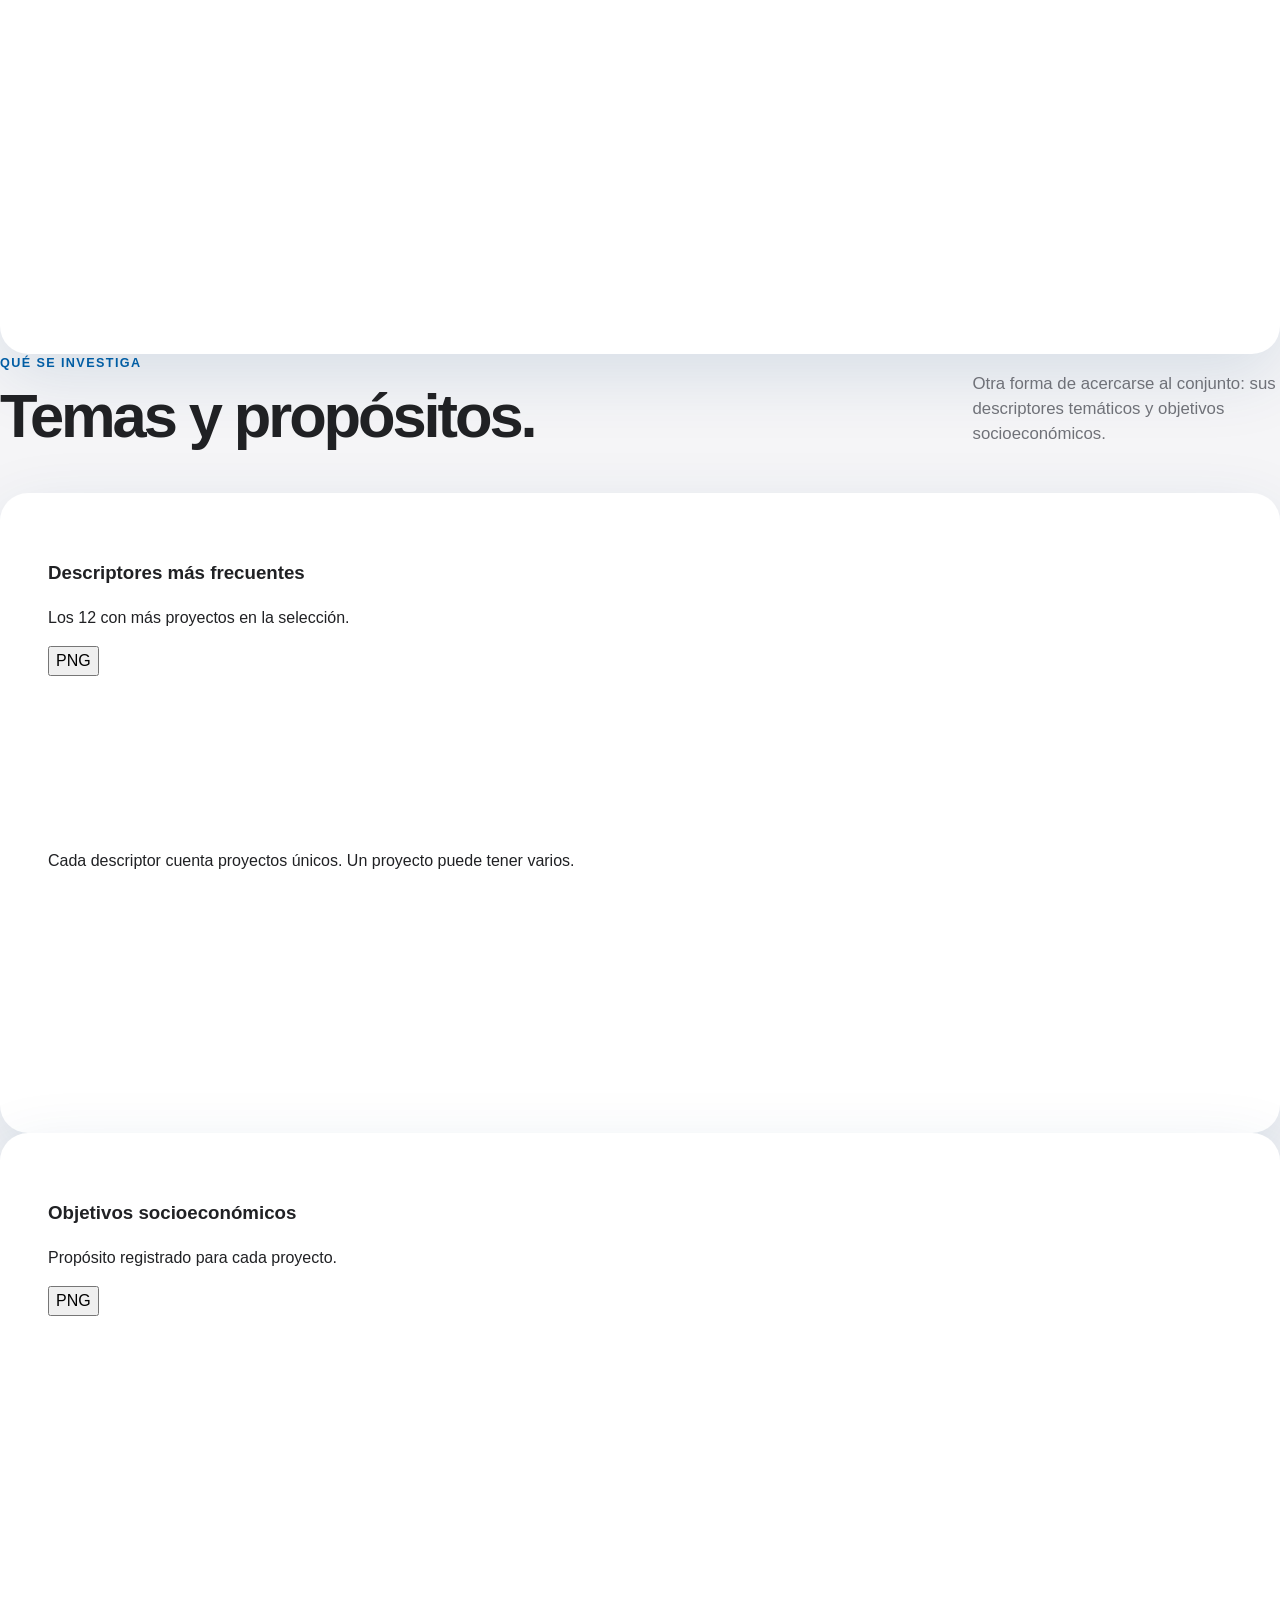
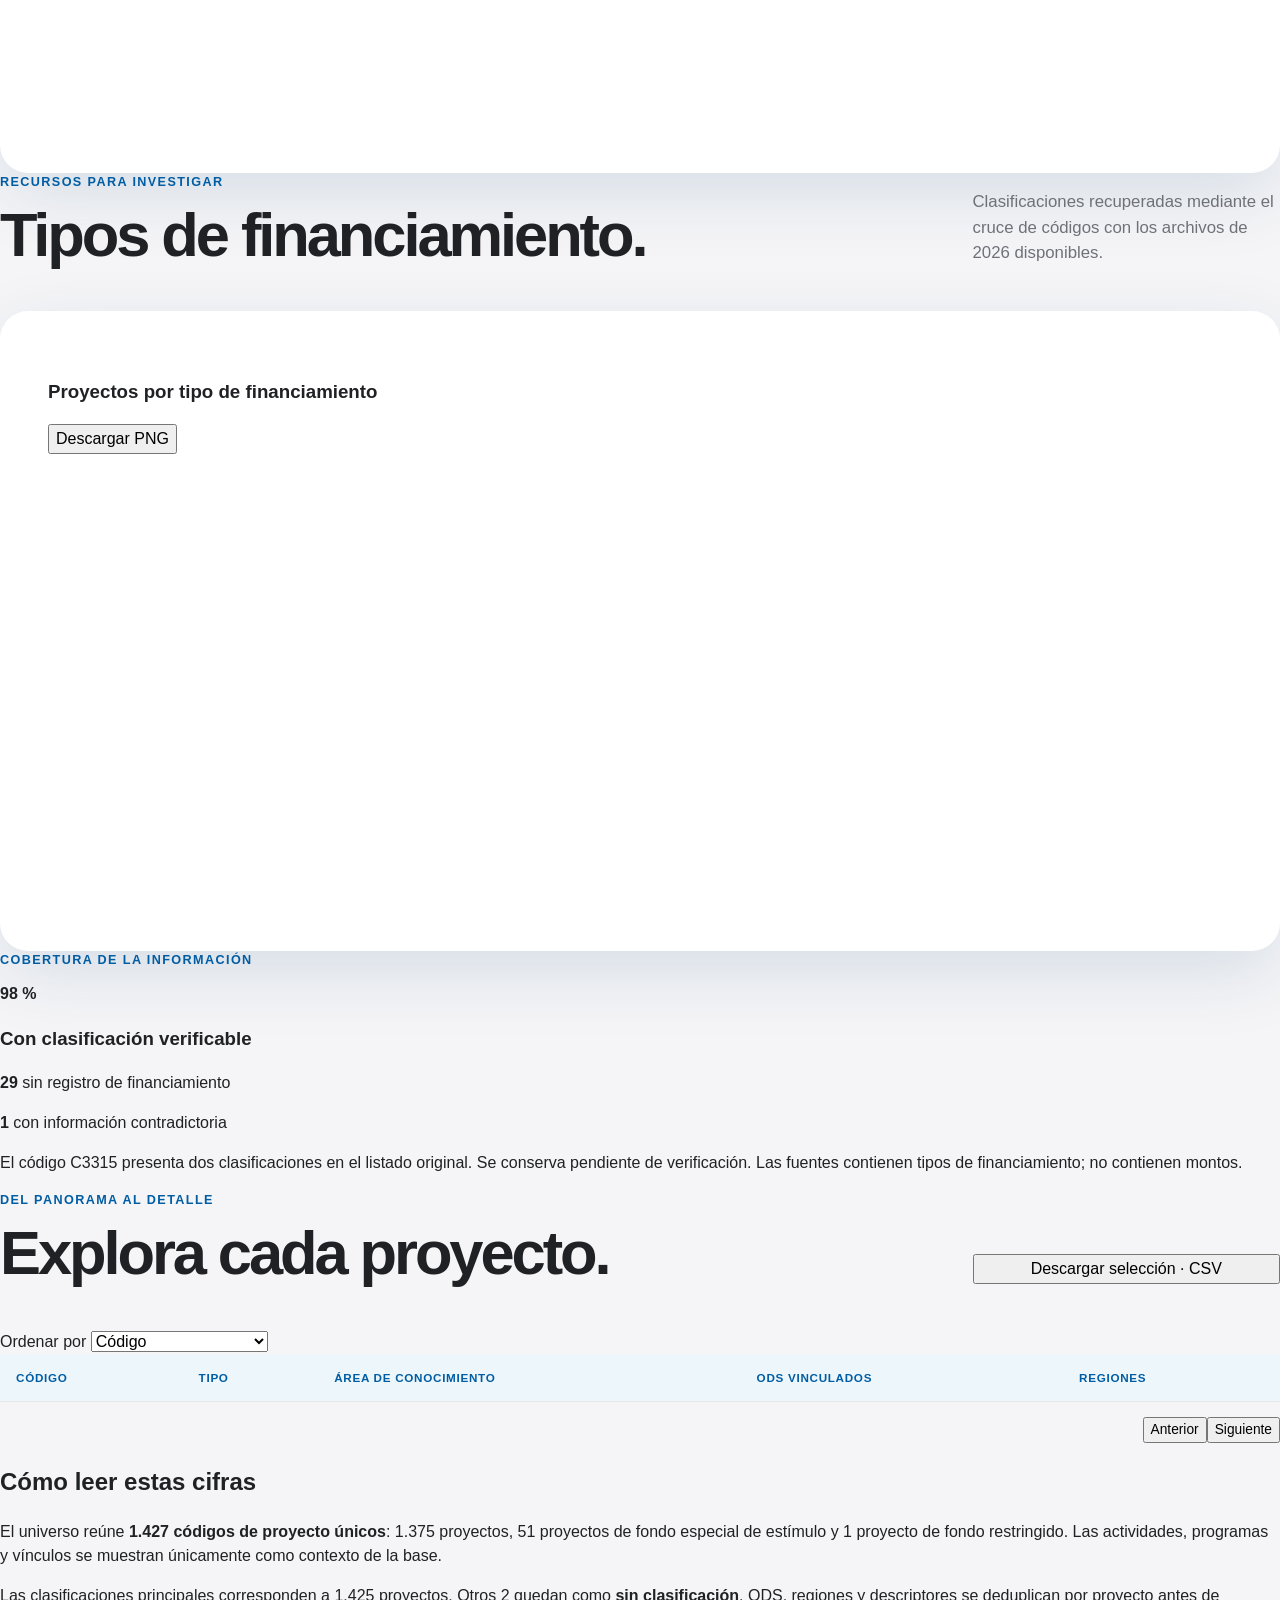
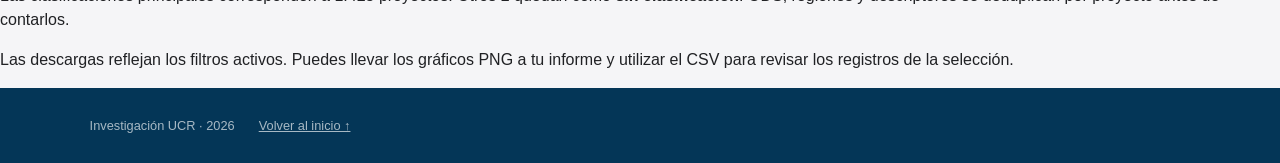
==== commit f600b411: "Add files via upload" ====
--- a/index.html
+++ b/index.html
@@ -1,251 +1,127 @@
 <!doctype html>
 <html lang="es">
-  <head>
-    <meta charset="utf-8" />
-    <meta name="viewport" content="width=device-width, initial-scale=1" />
-    <meta
-      name="description"
-      content="Explorador interactivo del portafolio de proyectos de investigación UCR 2026."
-    />
-    <meta name="theme-color" content="#005da4" />
-    <title>Proyectos de investigación 2026 | UCR</title>
-    <link rel="stylesheet" href="styles.css" />
-    <script src="data/projects.js" defer></script>
-    <script src="app.js" defer></script>
-  </head>
-  <body>
-    <a class="skip-link" href="#contenido">Saltar al contenido</a>
+<head>
+  <meta charset="utf-8">
+  <meta name="viewport" content="width=device-width, initial-scale=1">
+  <meta name="theme-color" content="#07589A">
+  <meta name="description" content="Explora la caracterización de los proyectos de investigación UCR 2026 por área, tipo, ODS, región y temas de investigación.">
+  <title>Investigación UCR 2026 | Explorador de proyectos</title>
+  <link rel="stylesheet" href="styles.css">
+  <link rel="stylesheet" href="responsive.css">
+  <script src="data.js" defer></script>
+  <script src="core.js" defer></script>
+  <script src="app.js" defer></script>
+</head>
+<body>
+  <a class="skip-link" href="#filtros">Ir a los filtros</a>
+  <header class="masthead">
+    <a class="brand" href="#inicio" aria-label="Investigación UCR, inicio"><span class="brand-mark" aria-hidden="true"><i></i><i></i><i></i></span><span><strong>UCR</strong><small>Investigación · 2026</small></span></a>
+    <nav aria-label="Secciones del explorador">
+      <a href="#tipologia">Tipos y áreas</a><a href="#ods">ODS</a><a href="#territorio">Territorio</a><a href="#temas">Temas</a><a href="#proyectos">Proyectos</a>
+    </nav>
+    <button class="button quiet print-button" type="button">Imprimir vista</button>
+  </header>
 
-    <header class="site-header" aria-label="Encabezado principal">
-      <a class="brand" href="#inicio" aria-label="Ir al inicio">
-        <span class="brand-mark" aria-hidden="true"></span>
-        <span>
-          <strong>Universidad de Costa Rica</strong>
-          <small>Portafolio de investigación</small>
-        </span>
-      </a>
-      <nav class="site-nav" aria-label="Navegación principal">
-        <a href="#panorama">Panorama</a>
-        <a href="#distribucion">Distribución</a>
-        <a href="#cruce">Cruce</a>
-        <a href="#explorar">Proyectos</a>
-      </nav>
-    </header>
+  <main id="inicio">
+    <section class="hero page-width">
+      <div class="hero-copy">
+        <p class="eyebrow">Caracterización de la investigación</p>
+        <h1>Una mirada a lo<br>que investigamos.</h1>
+        <p class="hero-intro">Explora los proyectos de 2026, sus áreas de conocimiento y sus vínculos con el desarrollo y el territorio.</p>
+        <a class="button primary" href="#filtros">Explorar los datos <span aria-hidden="true">↘</span></a>
+      </div>
+      <div class="hero-composition" aria-label="1.427 proyectos de investigación en 2026">
+        <div class="hero-label">Proyectos de investigación</div>
+        <div class="hero-number">1.427</div>
+        <div class="hero-bands" aria-hidden="true"><span></span><span></span><span></span><span></span></div>
+        <div class="hero-bottom"><span>1.138 Básica · 256 Aplicada<br>31 Tecnológica · 2 sin clasificación</span><strong>2026</strong></div>
+      </div>
+    </section>
 
-    <main id="contenido">
-      <section class="hero" id="inicio" aria-labelledby="hero-title">
-        <div class="hero-glow hero-glow-one" aria-hidden="true"></div>
-        <div class="hero-glow hero-glow-two" aria-hidden="true"></div>
-        <div class="hero-copy">
-          <p class="eyebrow light">Investigación UCR · 2026</p>
-          <h1 id="hero-title">Una cartera amplia.<br />Una lectura más clara.</h1>
-          <p class="hero-lede">
-            Explore cómo se distribuyen 1.398 proyectos únicos por disciplina,
-            prioridad, territorio y financiamiento.
-          </p>
-          <a class="primary-action" href="#panorama">Explorar los datos</a>
+    <section class="scope page-width" aria-label="Alcance de la base">
+      <div><strong>1.847</strong><span>registros en la base</span></div>
+      <div class="scope-projects"><strong>1.427</strong><span>proyectos para explorar</span></div>
+      <div><strong>420</strong><span>otros registros: 266 actividades,<br>52 programas y 102 vínculos</span></div>
+      <p>Las clasificaciones <b>Básica, Aplicada y Tecnológica</b> se presentan únicamente para proyectos de investigación.</p>
+    </section>
+
+    <section id="filtros" class="filter-panel page-width" aria-labelledby="filter-title">
+      <div class="panel-heading"><div><p class="eyebrow">Elige tu perspectiva</p><h2 id="filter-title">Cruza los datos.</h2></div><button id="reset-filters" class="button quiet" type="button">Restablecer filtros</button></div>
+      <div class="filters">
+        <label>Área de conocimiento<select id="area-filter"><option value="">Todas las áreas</option></select></label>
+        <label>Tipo de investigación<select id="type-filter"><option value="">Todos los tipos</option></select></label>
+        <label>Región<select id="region-filter"><option value="">Todas las regiones</option></select></label>
+        <label>Objetivo de desarrollo<select id="ods-filter"><option value="">Todos los ODS</option></select></label>
+        <label class="search-label">Código o tema<input id="search-filter" type="search" placeholder="Ej. C6280, agua, educación" autocomplete="off"></label>
+      </div>
+      <div id="filter-chips" class="filter-chips" aria-label="Filtros activos"></div>
+      <p class="filter-hint">También puedes seleccionar las barras para filtrar. Todas las figuras y la tabla responden a la misma selección.</p>
+    </section>
+
+    <div class="selection-bar"><div class="page-width selection-inner"><p id="selection-summary" role="status" aria-live="polite"></p><div><button id="clear-selection" type="button" class="text-button" hidden>Quitar filtros</button><a href="#filtros">Ajustar filtros ↑</a></div></div></div>
+
+    <div class="page-width content">
+      <section class="metrics" aria-label="Indicadores de la selección">
+        <article class="metric"><span>Proyectos seleccionados</span><strong id="metric-projects">1.427</strong><small id="metric-projects-note"></small></article>
+        <article class="metric"><span>Con al menos un ODS</span><strong id="metric-ods">1.170</strong><small id="metric-ods-note"></small></article>
+        <article class="metric"><span>Con región registrada</span><strong id="metric-regions">1.402</strong><small id="metric-regions-note"></small></article>
+        <article class="metric"><span>Financiamiento verificable</span><strong id="metric-finance">1.397</strong><small id="metric-finance-note"></small></article>
+      </section>
+
+      <section id="tipologia" class="section-block">
+        <div class="section-heading"><div><p class="eyebrow">Cómo se investiga</p><h2>Tipos de investigación.</h2></div><p>Las tres clasificaciones principales permiten leer la composición del conjunto seleccionado.</p></div>
+        <div class="type-layout">
+          <article class="chart-card">
+            <div class="chart-heading"><h3>Proyectos por tipo</h3><button type="button" class="download-button" data-chart="type-chart">Descargar PNG</button></div>
+            <div class="chart-scroll"><svg id="type-chart" class="chart" aria-label="Proyectos por tipo de investigación"></svg></div>
+            <p class="chart-note">Selecciona una columna para explorar ese tipo.</p>
+          </article>
+          <aside class="reading-card blue-card">
+            <p class="eyebrow">Lectura de la selección</p><strong id="dominant-type-count">1.138</strong><h3 id="dominant-type-label">Proyectos de investigación básica</h3><p id="type-insight"></p>
+            <div class="classification-note"><b id="unclassified-count">2</b><span id="unclassified-note">proyectos pendientes de clasificación</span></div>
+          </aside>
         </div>
-        <div class="hero-number" aria-label="Año 2026">
-          <span>20</span><span>26</span>
-          <small>Portafolio institucional</small>
+        <article class="chart-card area-card">
+          <div class="chart-heading wrap"><div><h3 id="area-chart-title">Tipo de investigación por área de conocimiento</h3><p class="chart-subtitle">Cada barra reúne los proyectos de un área.</p></div><div class="chart-tools"><div class="segmented" aria-label="Perspectiva del área"><button type="button" class="active" data-dimension="area" aria-pressed="true">Conocimiento</button><button type="button" data-dimension="application" aria-pressed="false">Aplicación</button></div><button type="button" class="download-button" data-chart="area-chart">Descargar PNG</button></div></div>
+          <div class="legend"><span><i class="basic"></i>Básica</span><span><i class="applied"></i>Aplicada</span><span><i class="technology"></i>Tecnológica</span><span><i class="unknown"></i>Sin clasificación</span></div>
+          <div class="chart-scroll"><svg id="area-chart" class="chart" aria-label="Tipo de investigación por área"></svg></div>
+        </article>
+      </section>
+
+      <section id="ods" class="section-block">
+        <div class="section-heading"><div><p class="eyebrow">Agenda de desarrollo</p><h2>Conexiones con los ODS.</h2></div><p>Proyectos asociados a cada Objetivo de Desarrollo Sostenible. Un proyecto puede vincularse con varios.</p></div>
+        <div class="ods-layout">
+          <article class="chart-card"><div class="chart-heading"><h3>Proyectos por ODS</h3><button type="button" class="download-button" data-chart="ods-chart">Descargar PNG</button></div><div class="chart-scroll"><svg id="ods-chart" class="chart" aria-label="Proyectos por Objetivo de Desarrollo Sostenible"></svg></div><p class="chart-note">Se cuenta una vez cada combinación de proyecto y ODS.</p></article>
+          <aside class="reading-card ods-reading"><div class="circle-stat"><strong id="ods-percent">82 %</strong><span>con algún ODS<br>en la selección</span></div><h3>Una investigación.<br>Más de una conexión.</h3><p>Las barras muestran vínculos individuales. Por eso, su suma puede superar el número de proyectos seleccionados.</p><div class="small-stat"><b id="without-ods">257</b><span>proyectos sin ODS registrado</span></div><button id="filter-no-ods" type="button" class="button quiet">Explorar sin ODS</button></aside>
         </div>
       </section>
 
-      <section class="section-shell filter-section" id="panorama" aria-labelledby="filter-title">
-        <div class="section-heading compact-heading">
-          <div>
-            <p class="eyebrow">Panorama dinámico</p>
-            <h2 id="filter-title">Enfoque la lectura</h2>
-          </div>
-          <p>
-            Los indicadores y gráficos responden a los filtros. Las categorías
-            no desagregadas se mantienen visibles.
-          </p>
-        </div>
-
-        <form class="filters" id="filters" aria-label="Filtros del portafolio">
-          <label>
-            <span>Área de conocimiento</span>
-            <select id="area-filter" name="area">
-              <option value="">Todas las áreas</option>
-            </select>
-          </label>
-          <label>
-            <span>Región</span>
-            <select id="region-filter" name="region">
-              <option value="">Todas las regiones</option>
-            </select>
-          </label>
-          <label>
-            <span>Financiamiento</span>
-            <select id="funding-filter" name="funding">
-              <option value="">Todos los tipos</option>
-            </select>
-          </label>
-          <label class="search-field">
-            <span>Buscar proyecto</span>
-            <input
-              id="search-filter"
-              name="search"
-              type="search"
-              placeholder="Código, unidad u objetivo"
-              autocomplete="off"
-            />
-          </label>
-          <button class="secondary-action" id="reset-filters" type="reset">Limpiar</button>
-        </form>
-
-        <p class="filter-status" id="filter-status" role="status" aria-live="polite">
-          Cargando datos…
-        </p>
-
-        <div class="metrics" aria-label="Indicadores del conjunto filtrado">
-          <article class="metric metric-primary">
-            <span>Proyectos visibles</span>
-            <strong id="metric-count">1.398</strong>
-            <small id="metric-share">100 % de la cartera</small>
-          </article>
-          <article class="metric">
-            <span>Área principal</span>
-            <strong id="metric-area">Ciencias Básicas</strong>
-            <small id="metric-area-detail">384 proyectos</small>
-          </article>
-          <article class="metric">
-            <span>Región principal</span>
-            <strong id="metric-region">Central</strong>
-            <small id="metric-region-detail">1.056 proyectos</small>
-          </article>
-          <article class="metric">
-            <span>Financiamiento principal</span>
-            <strong id="metric-funding">Por la UCR</strong>
-            <small id="metric-funding-detail">1.170 proyectos</small>
-          </article>
-        </div>
+      <section id="territorio" class="section-block">
+        <div class="section-heading"><div><p class="eyebrow">Alcance territorial</p><h2>La investigación en las regiones.</h2></div><p>Cada proyecto se cuenta una sola vez dentro de cada región, aunque tenga varias ubicaciones en ella.</p></div>
+        <div class="territory-layout"><aside class="territory-summary"><span class="eyebrow">Presencias regionales</span><strong id="region-presences">1.940</strong><p>combinaciones de proyecto y región en la selección</p><div class="territory-lines"><div><b id="multiregion-count">269</b><span>proyectos en varias regiones</span></div><div><b id="without-region">25</b><span>sin ubicación registrada</span></div></div><p class="fine-print">Las presencias pueden superar el total de proyectos. “Sin ubicación” se muestra por separado.</p></aside><article class="chart-card"><div class="chart-heading"><h3>Proyectos con presencia por región</h3><button type="button" class="download-button" data-chart="region-chart">Descargar PNG</button></div><div class="chart-scroll"><svg id="region-chart" class="chart" aria-label="Proyectos por región"></svg></div></article></div>
       </section>
 
-      <section class="section-shell distribution-section" id="distribucion" aria-labelledby="distribution-title">
-        <div class="section-heading">
-          <div>
-            <p class="eyebrow">Distribución</p>
-            <h2 id="distribution-title">Cambie la perspectiva</h2>
-          </div>
-          <p id="distribution-summary">
-            Tres disciplinas reúnen 6 de cada 10 proyectos de la cartera.
-          </p>
-        </div>
-
-        <div class="lens-tabs" role="tablist" aria-label="Dimensión del gráfico">
-          <button class="lens-tab active" type="button" role="tab" aria-selected="true" data-lens="areas">
-            Áreas
-          </button>
-          <button class="lens-tab" type="button" role="tab" aria-selected="false" data-lens="objetivos">
-            Objetivos
-          </button>
-          <button class="lens-tab" type="button" role="tab" aria-selected="false" data-lens="regiones">
-            Regiones
-          </button>
-          <button class="lens-tab" type="button" role="tab" aria-selected="false" data-lens="financiamiento">
-            Financiamiento
-          </button>
-        </div>
-
-        <div class="chart-layout">
-          <div class="chart-card" role="tabpanel" aria-labelledby="distribution-title">
-            <div class="chart-meta">
-              <div>
-                <span id="chart-kicker">Área de conocimiento</span>
-                <h3 id="chart-title">Proyectos por disciplina</h3>
-              </div>
-              <button class="text-action" id="toggle-categories" type="button" hidden>Ver todas</button>
-            </div>
-            <div
-              class="horizontal-chart"
-              id="horizontal-chart"
-              role="img"
-              aria-label="Gráfico horizontal de proyectos por área de conocimiento"
-            ></div>
-          </div>
-
-          <aside class="insight-panel" aria-label="Hallazgo principal">
-            <span>Hallazgo principal</span>
-            <strong id="insight-value">60,4 %</strong>
-            <h3 id="insight-title">del portafolio</h3>
-            <p id="insight-copy">
-              Ciencias Básicas, Ciencias Sociales y Salud suman 845 proyectos.
-            </p>
-            <div class="insight-rule" aria-hidden="true"></div>
-            <p class="insight-note" id="insight-note">
-              Pase el cursor o enfoque una barra para consultar su valor y proporción.
-            </p>
-          </aside>
-        </div>
+      <section id="temas" class="section-block">
+        <div class="section-heading"><div><p class="eyebrow">Qué se investiga</p><h2>Temas y propósitos.</h2></div><p>Otra forma de acercarse al conjunto: sus descriptores temáticos y objetivos socioeconómicos.</p></div>
+        <div class="two-charts"><article class="chart-card"><div class="chart-heading"><div><h3>Descriptores más frecuentes</h3><p class="chart-subtitle">Los 12 con más proyectos en la selección.</p></div><button type="button" class="download-button" data-chart="descriptor-chart">PNG</button></div><div class="chart-scroll"><svg id="descriptor-chart" class="chart" aria-label="Descriptores más frecuentes"></svg></div><p class="chart-note">Cada descriptor cuenta proyectos únicos. Un proyecto puede tener varios.</p></article><article class="chart-card"><div class="chart-heading"><div><h3>Objetivos socioeconómicos</h3><p class="chart-subtitle">Propósito registrado para cada proyecto.</p></div><button type="button" class="download-button" data-chart="socio-chart">PNG</button></div><div class="chart-scroll"><svg id="socio-chart" class="chart" aria-label="Objetivos socioeconómicos"></svg></div></article></div>
       </section>
 
-      <section class="cross-section" id="cruce" aria-labelledby="cross-title">
-        <div class="section-shell">
-          <div class="section-heading cross-heading">
-            <div>
-              <p class="eyebrow light">Objetivo por disciplina</p>
-              <h2 id="cross-title">Tres prioridades movilizan disciplinas distintas</h2>
-            </div>
-            <p>
-              La composición se actualiza según los filtros activos. Cada fila
-              es una barra horizontal apilada.
-            </p>
-          </div>
-          <div class="stacked-card">
-            <div class="stacked-chart" id="stacked-chart" role="img" aria-label="Cruce horizontal apilado de objetivos por disciplina"></div>
-            <div class="legend" id="stacked-legend" aria-label="Leyenda de disciplinas"></div>
-          </div>
-        </div>
+      <section id="financiamiento" class="section-block">
+        <div class="section-heading"><div><p class="eyebrow">Recursos para investigar</p><h2>Tipos de financiamiento.</h2></div><p>Clasificaciones recuperadas mediante el cruce de códigos con los archivos de 2026 disponibles.</p></div>
+        <div class="finance-layout"><article class="chart-card"><div class="chart-heading"><h3>Proyectos por tipo de financiamiento</h3><button type="button" class="download-button" data-chart="finance-chart">Descargar PNG</button></div><div class="chart-scroll"><svg id="finance-chart" class="chart" aria-label="Tipos de financiamiento"></svg></div></article><aside class="reading-card yellow-card"><p class="eyebrow">Cobertura de la información</p><strong id="finance-percent">98 %</strong><h3>Con clasificación verificable</h3><p id="finance-coverage"></p><div class="funding-pending"><p><b id="finance-missing">29</b> sin registro de financiamiento</p><p><b id="finance-conflict">1</b> con información contradictoria</p></div><p class="fine-print">El código C3315 presenta dos clasificaciones en el listado original. Se conserva pendiente de verificación. Las fuentes contienen tipos de financiamiento; no contienen montos.</p></aside></div>
       </section>
 
-      <section class="section-shell explore-section" id="explorar" aria-labelledby="explore-title">
-        <div class="section-heading">
-          <div>
-            <p class="eyebrow">Detalle</p>
-            <h2 id="explore-title">Explore los proyectos</h2>
-          </div>
-          <div class="explore-actions">
-            <button class="secondary-action" id="download-csv" type="button">Descargar selección CSV</button>
-          </div>
-        </div>
-
-        <div class="table-wrap" tabindex="0" aria-label="Tabla desplazable de proyectos">
-          <table>
-            <caption class="sr-only">Proyectos que coinciden con los filtros seleccionados</caption>
-            <thead>
-              <tr>
-                <th scope="col"><button type="button" data-sort="codigo">Código</button></th>
-                <th scope="col"><button type="button" data-sort="unidad">Unidad</button></th>
-                <th scope="col"><button type="button" data-sort="area">Área</button></th>
-                <th scope="col"><button type="button" data-sort="objetivo">Objetivo</button></th>
-                <th scope="col"><button type="button" data-sort="region">Región</button></th>
-                <th scope="col"><button type="button" data-sort="financiamiento">Financiamiento</button></th>
-              </tr>
-            </thead>
-            <tbody id="project-rows"></tbody>
-          </table>
-        </div>
-        <div class="pagination" aria-label="Paginación de proyectos">
-          <button class="text-action" id="previous-page" type="button">Anterior</button>
-          <span id="page-status" aria-live="polite">Página 1</span>
-          <button class="text-action" id="next-page" type="button">Siguiente</button>
-        </div>
+      <section id="proyectos" class="section-block">
+        <div class="section-heading"><div><p class="eyebrow">Del panorama al detalle</p><h2>Explora cada proyecto.</h2></div><button id="download-csv" type="button" class="button primary">Descargar selección · CSV</button></div>
+        <div class="project-table-card"><div class="table-toolbar"><p id="table-summary"></p><label>Ordenar por <select id="table-sort"><option value="id">Código</option><option value="area">Área de conocimiento</option><option value="type">Tipo de investigación</option><option value="ods">Número de ODS</option></select></label></div><div class="table-scroll"><table><caption class="sr-only">Proyectos que cumplen los filtros seleccionados</caption><thead><tr><th scope="col">Código</th><th scope="col">Tipo</th><th scope="col">Área de conocimiento</th><th scope="col">ODS vinculados</th><th scope="col">Regiones</th></tr></thead><tbody id="project-rows"></tbody></table></div><div class="pagination"><p id="page-summary"></p><div><button id="previous-page" type="button" class="button quiet">Anterior</button><button id="next-page" type="button" class="button quiet">Siguiente</button></div></div></div>
       </section>
 
-    </main>
-
-    <footer>
-      <span>Proyectos de investigación UCR · 2026</span>
-    </footer>
-
-    <noscript>
-      <div class="noscript">Este explorador necesita JavaScript para mostrar filtros y gráficos interactivos.</div>
-    </noscript>
-
-    <div class="data-error" id="data-error" role="alert" hidden>
-      No fue posible cargar los datos. Publique la carpeta completa para conservar la ruta <code>data/projects.js</code>.
+      <section class="methodology" aria-labelledby="method-title"><h2 id="method-title">Cómo leer estas cifras</h2><div><p>El universo reúne <b>1.427 códigos de proyecto únicos</b>: 1.375 proyectos, 51 proyectos de fondo especial de estímulo y 1 proyecto de fondo restringido. Las actividades, programas y vínculos se muestran únicamente como contexto de la base.</p><p>Las clasificaciones principales corresponden a 1.425 proyectos. Otros 2 quedan como <b>sin clasificación</b>. ODS, regiones y descriptores se deduplican por proyecto antes de contarlos.</p><p>Las descargas reflejan los filtros activos. Puedes llevar los gráficos PNG a tu informe y utilizar el CSV para revisar los registros de la selección.</p></div></section>
     </div>
-  </body>
+  </main>
+  <footer class="page-width"><span>Investigación UCR · 2026</span><a href="#inicio">Volver al inicio ↑</a></footer>
+  <dialog id="project-dialog" aria-labelledby="dialog-title"><div class="dialog-top"><p class="eyebrow">Detalle del proyecto</p><button id="close-dialog" type="button" class="button quiet">Cerrar ×</button></div><h2 id="dialog-title"></h2><div id="dialog-content"></div></dialog>
+  <div id="toast" class="toast" role="status" aria-live="polite"></div>
+  <noscript><p class="no-script">Activa JavaScript para explorar los filtros y los gráficos.</p></noscript>
+</body>
 </html>
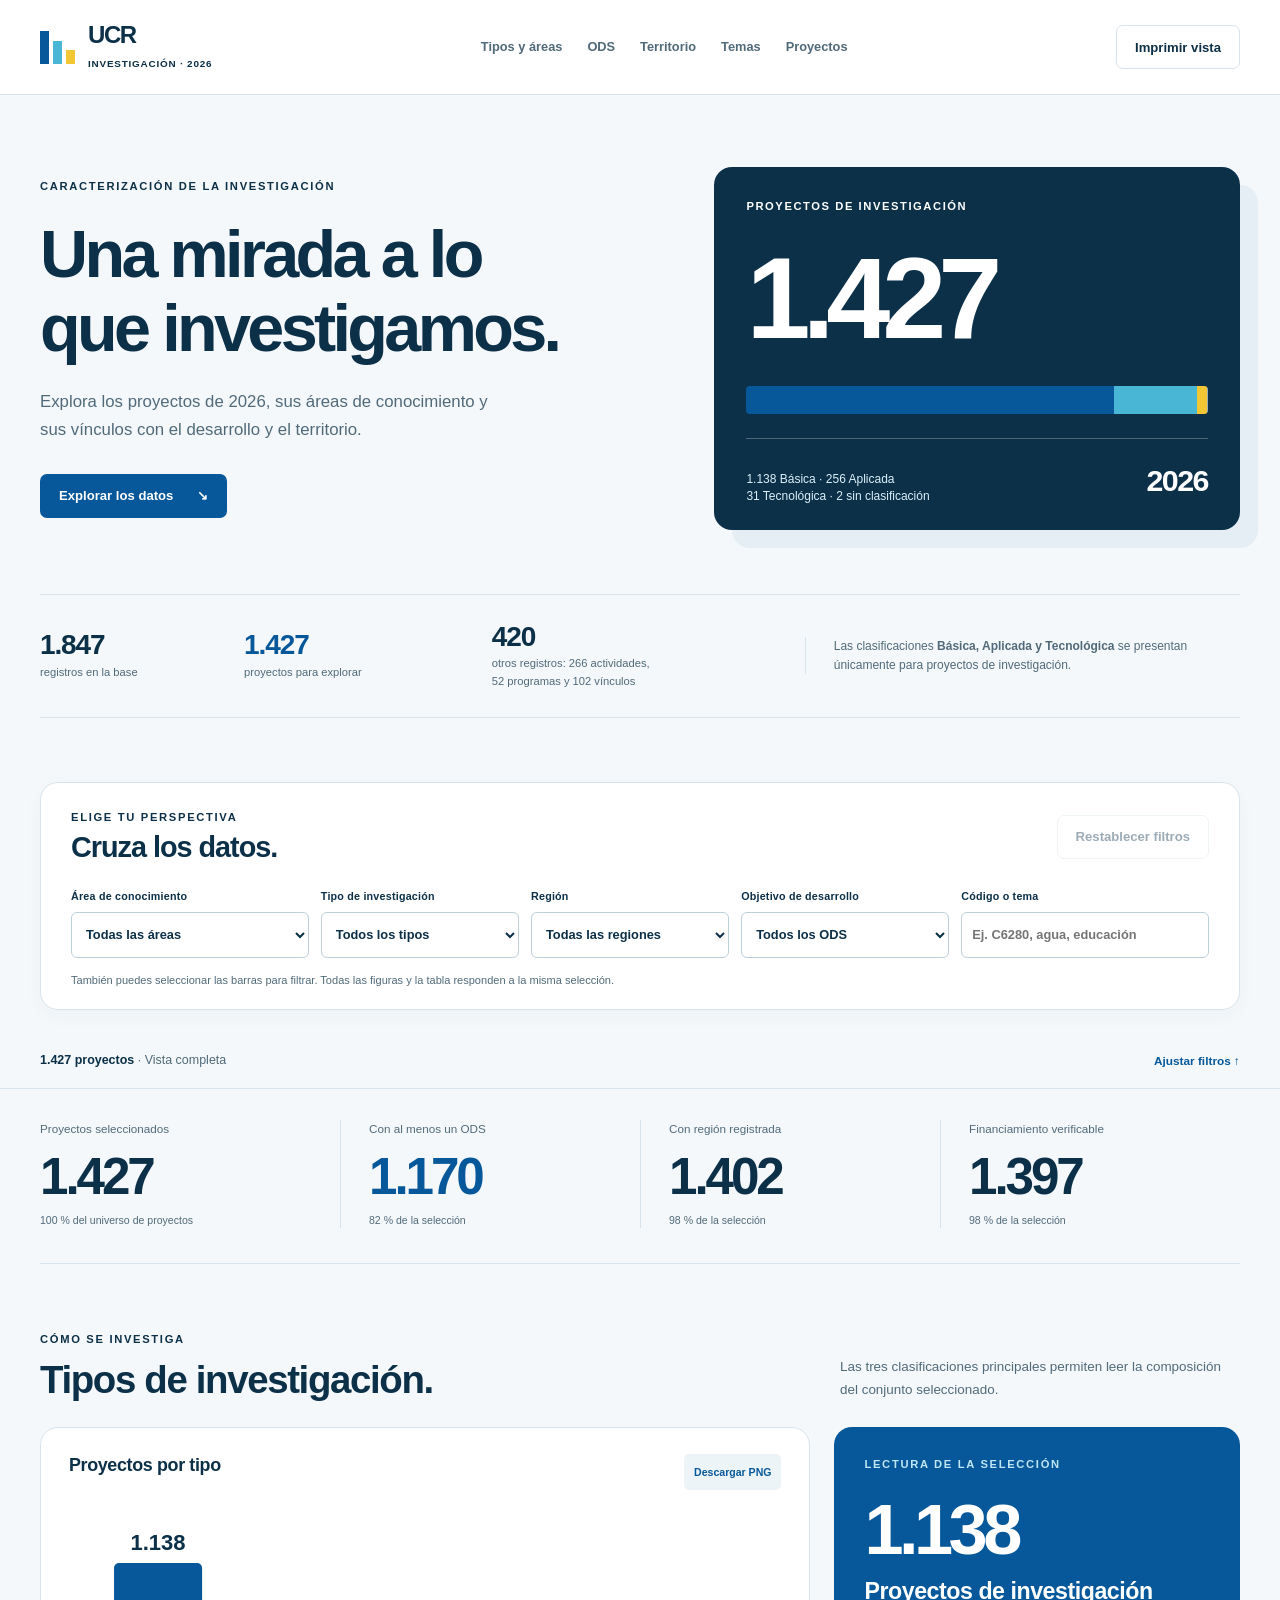
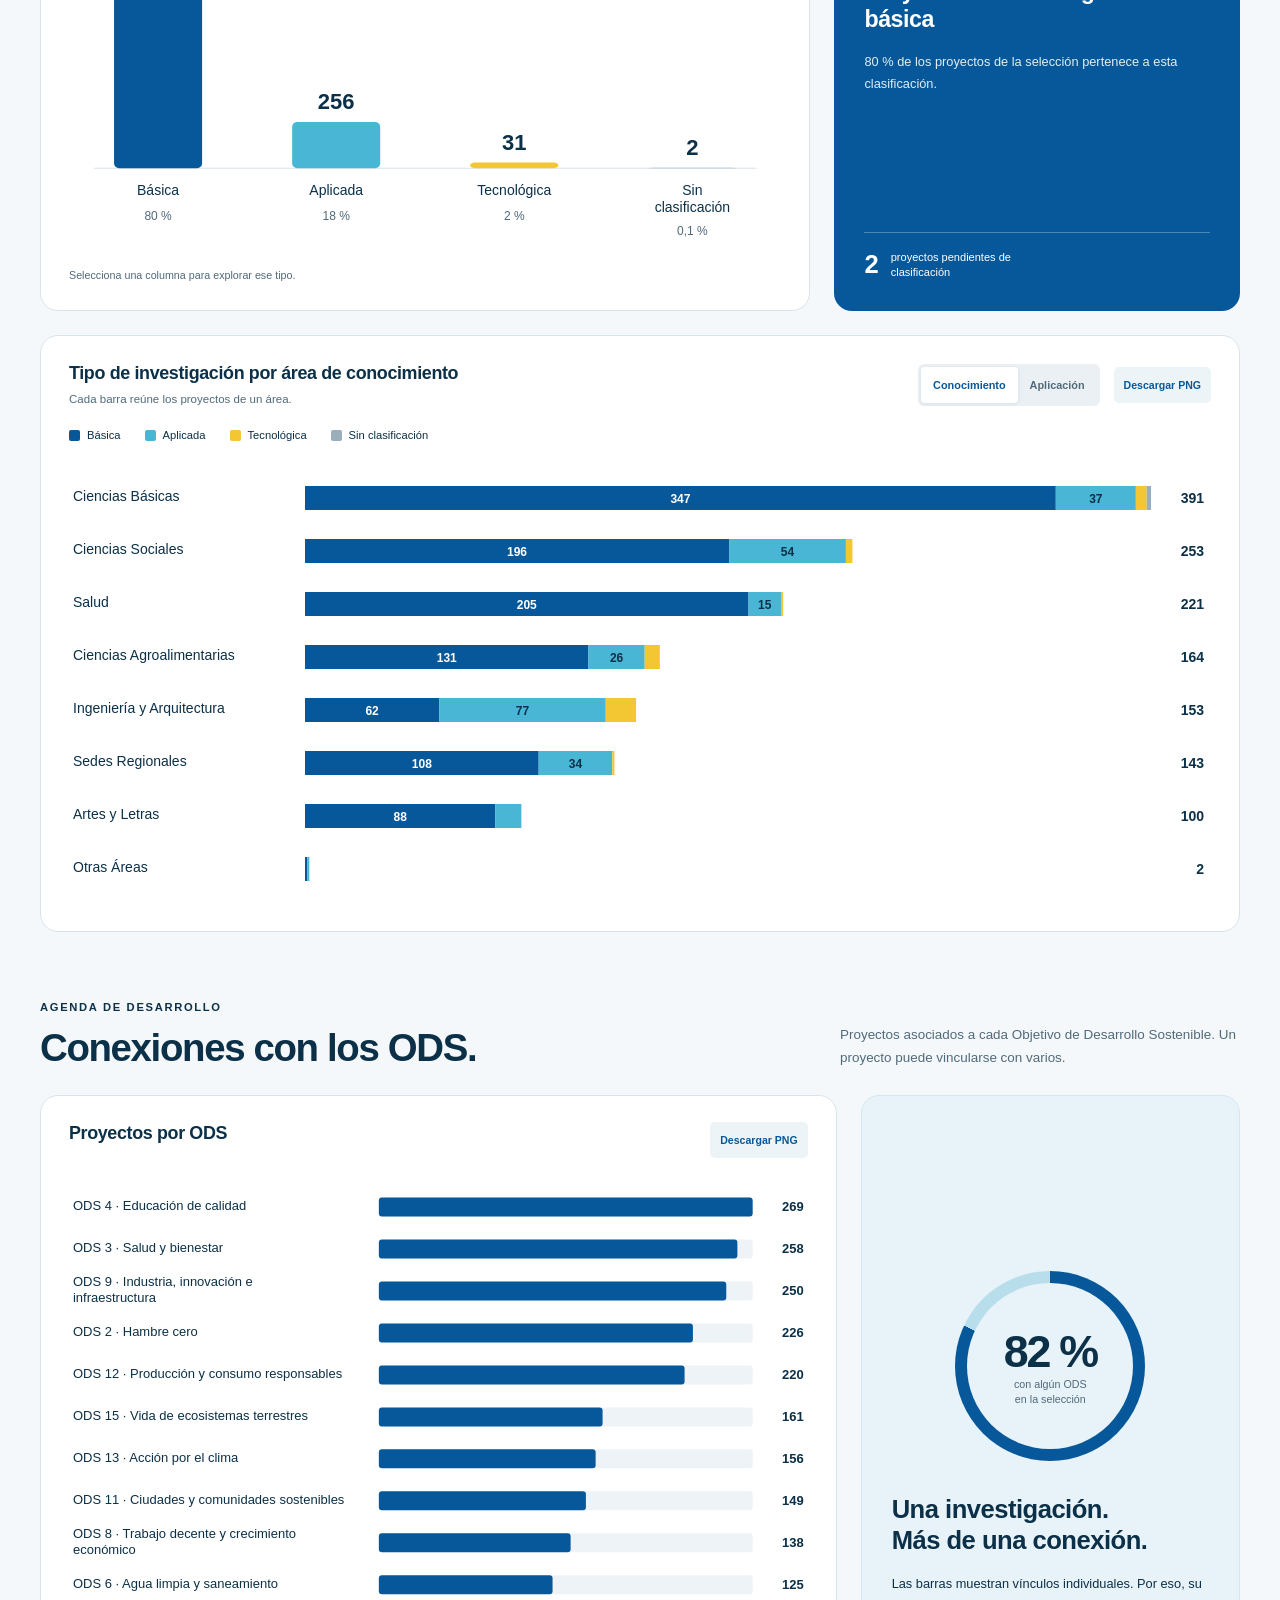
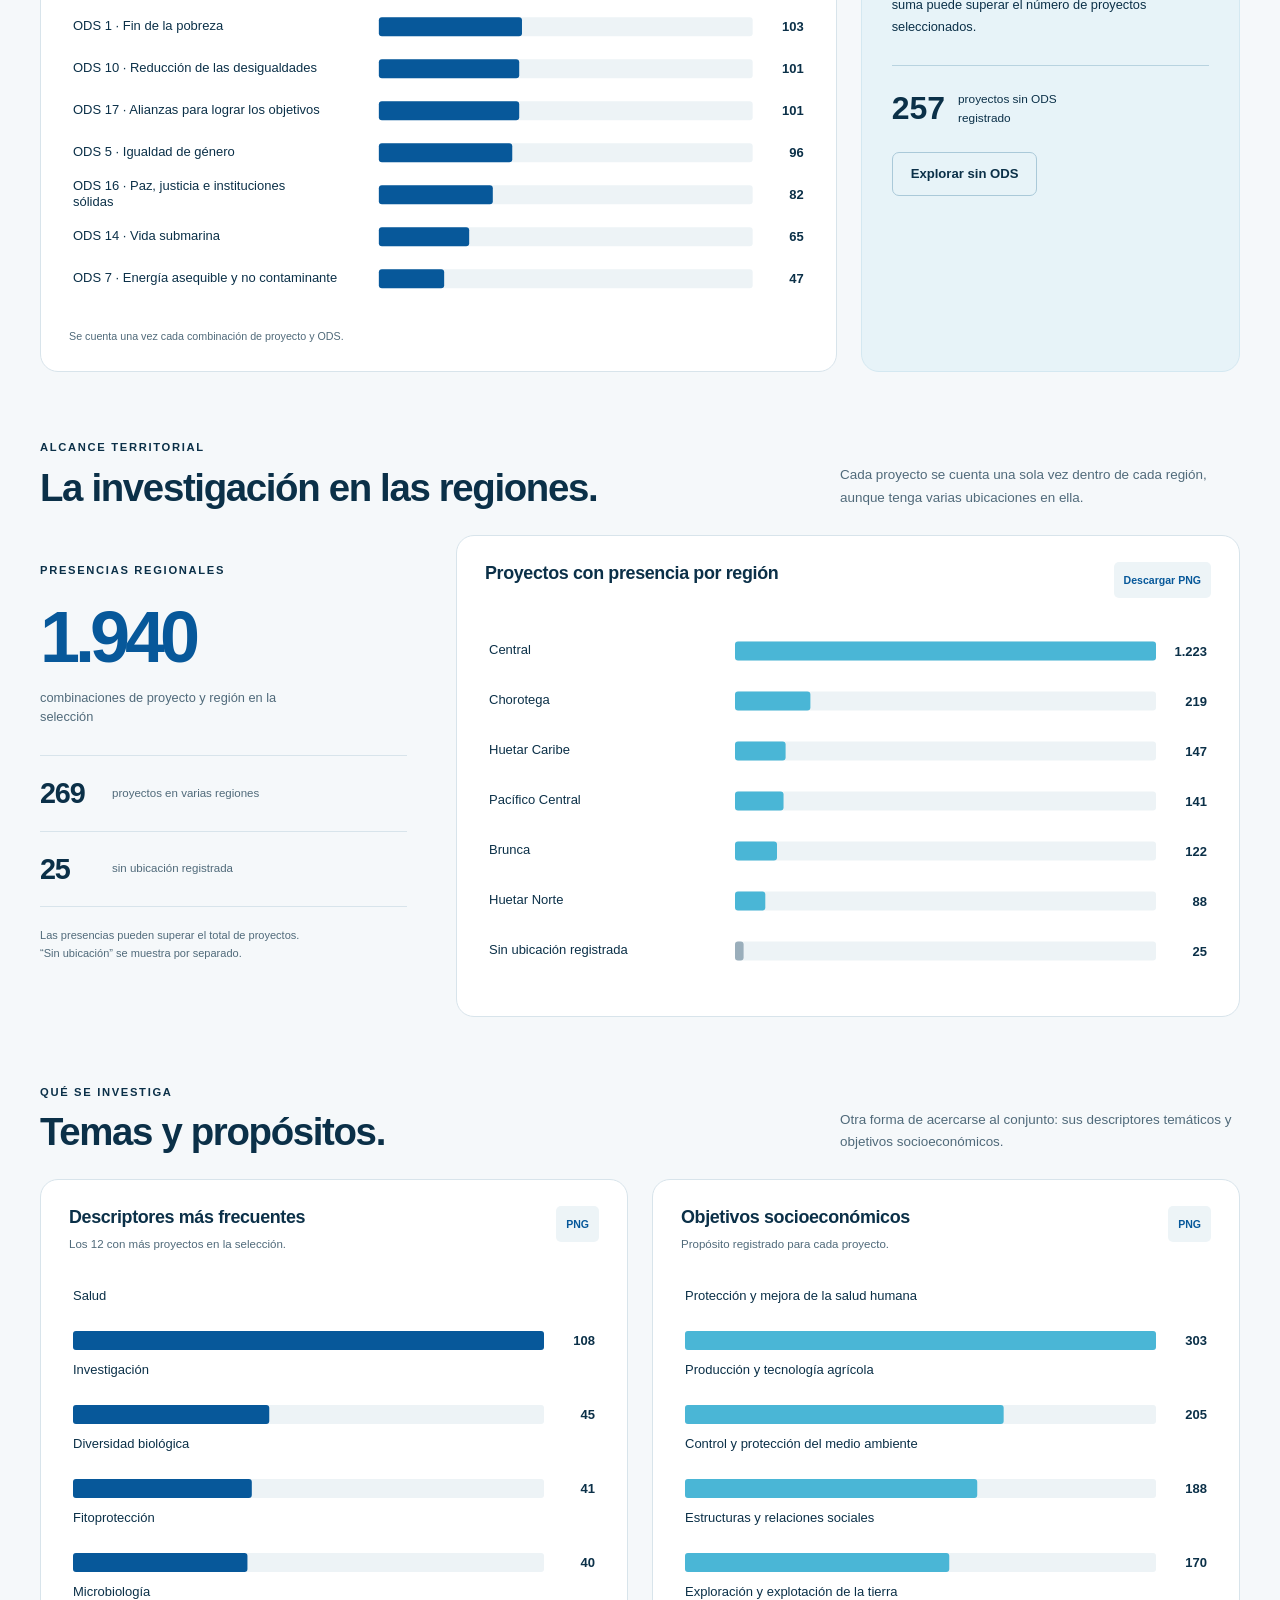
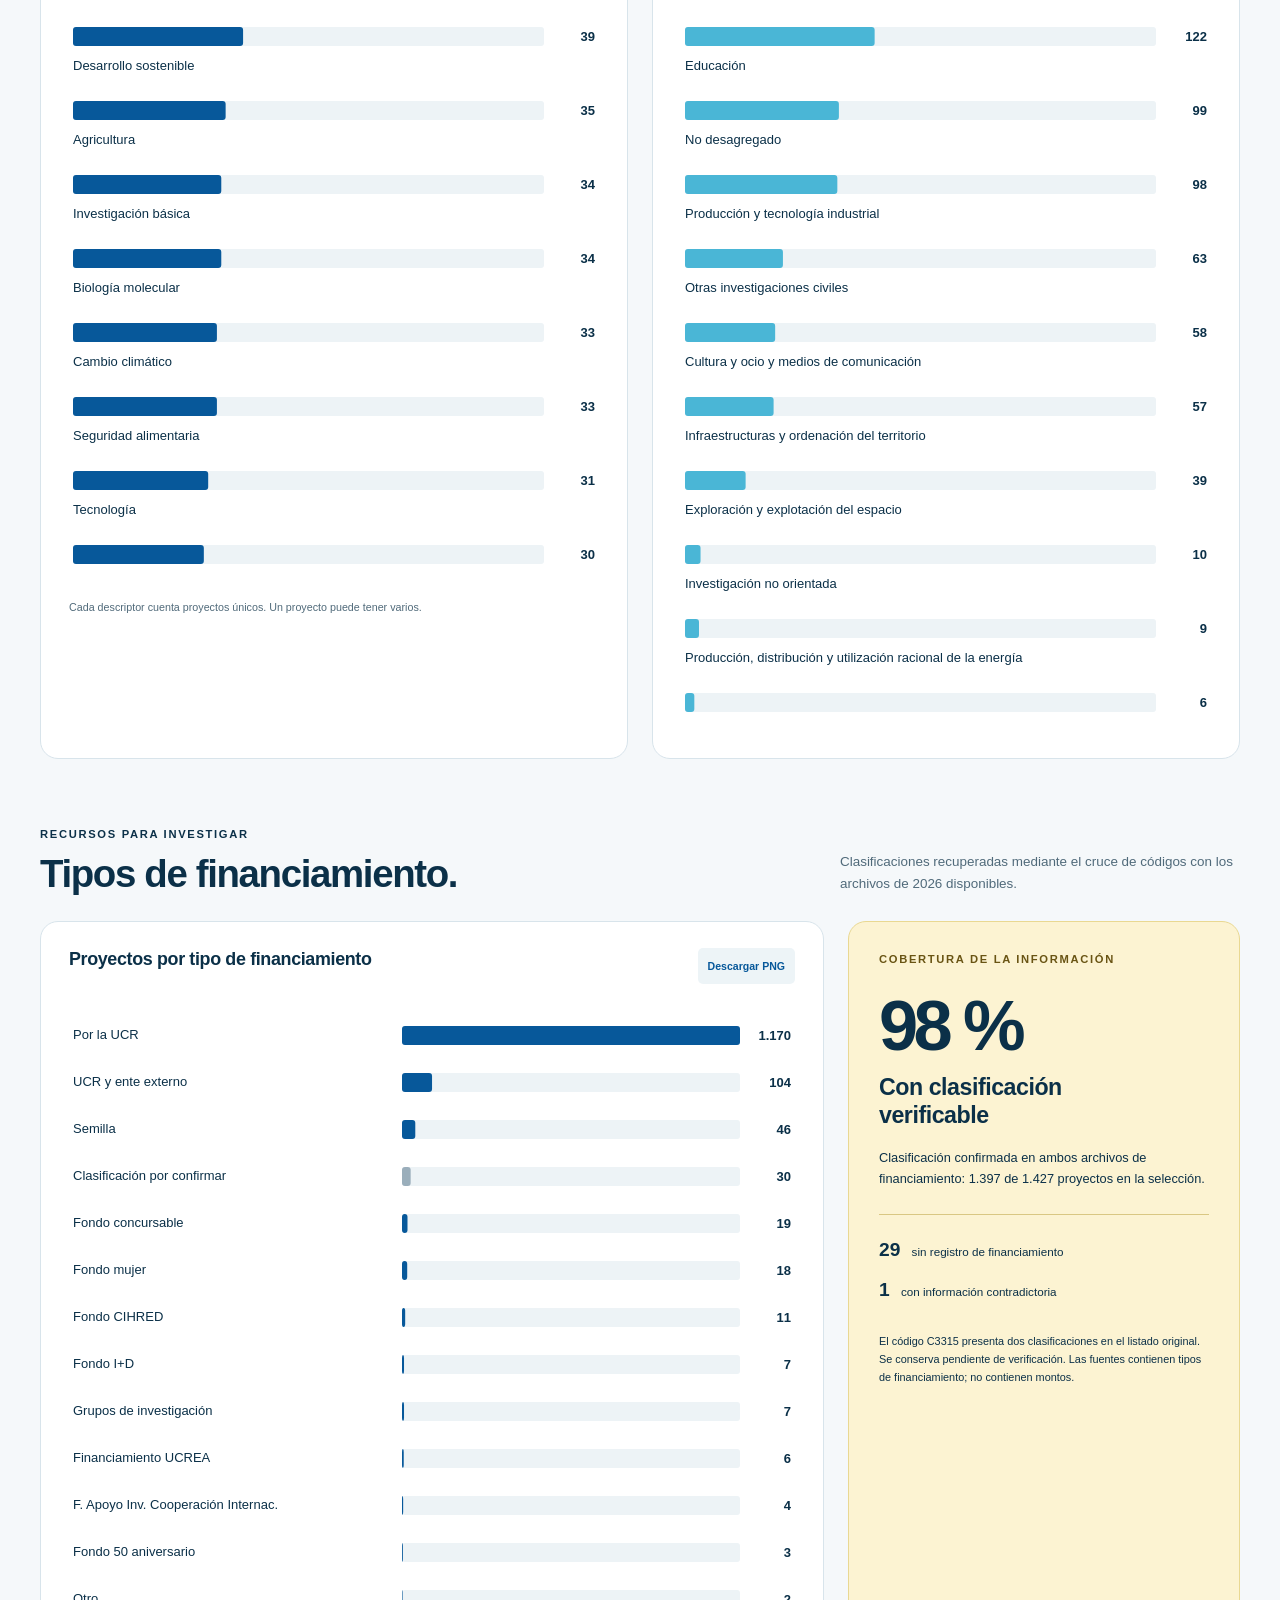
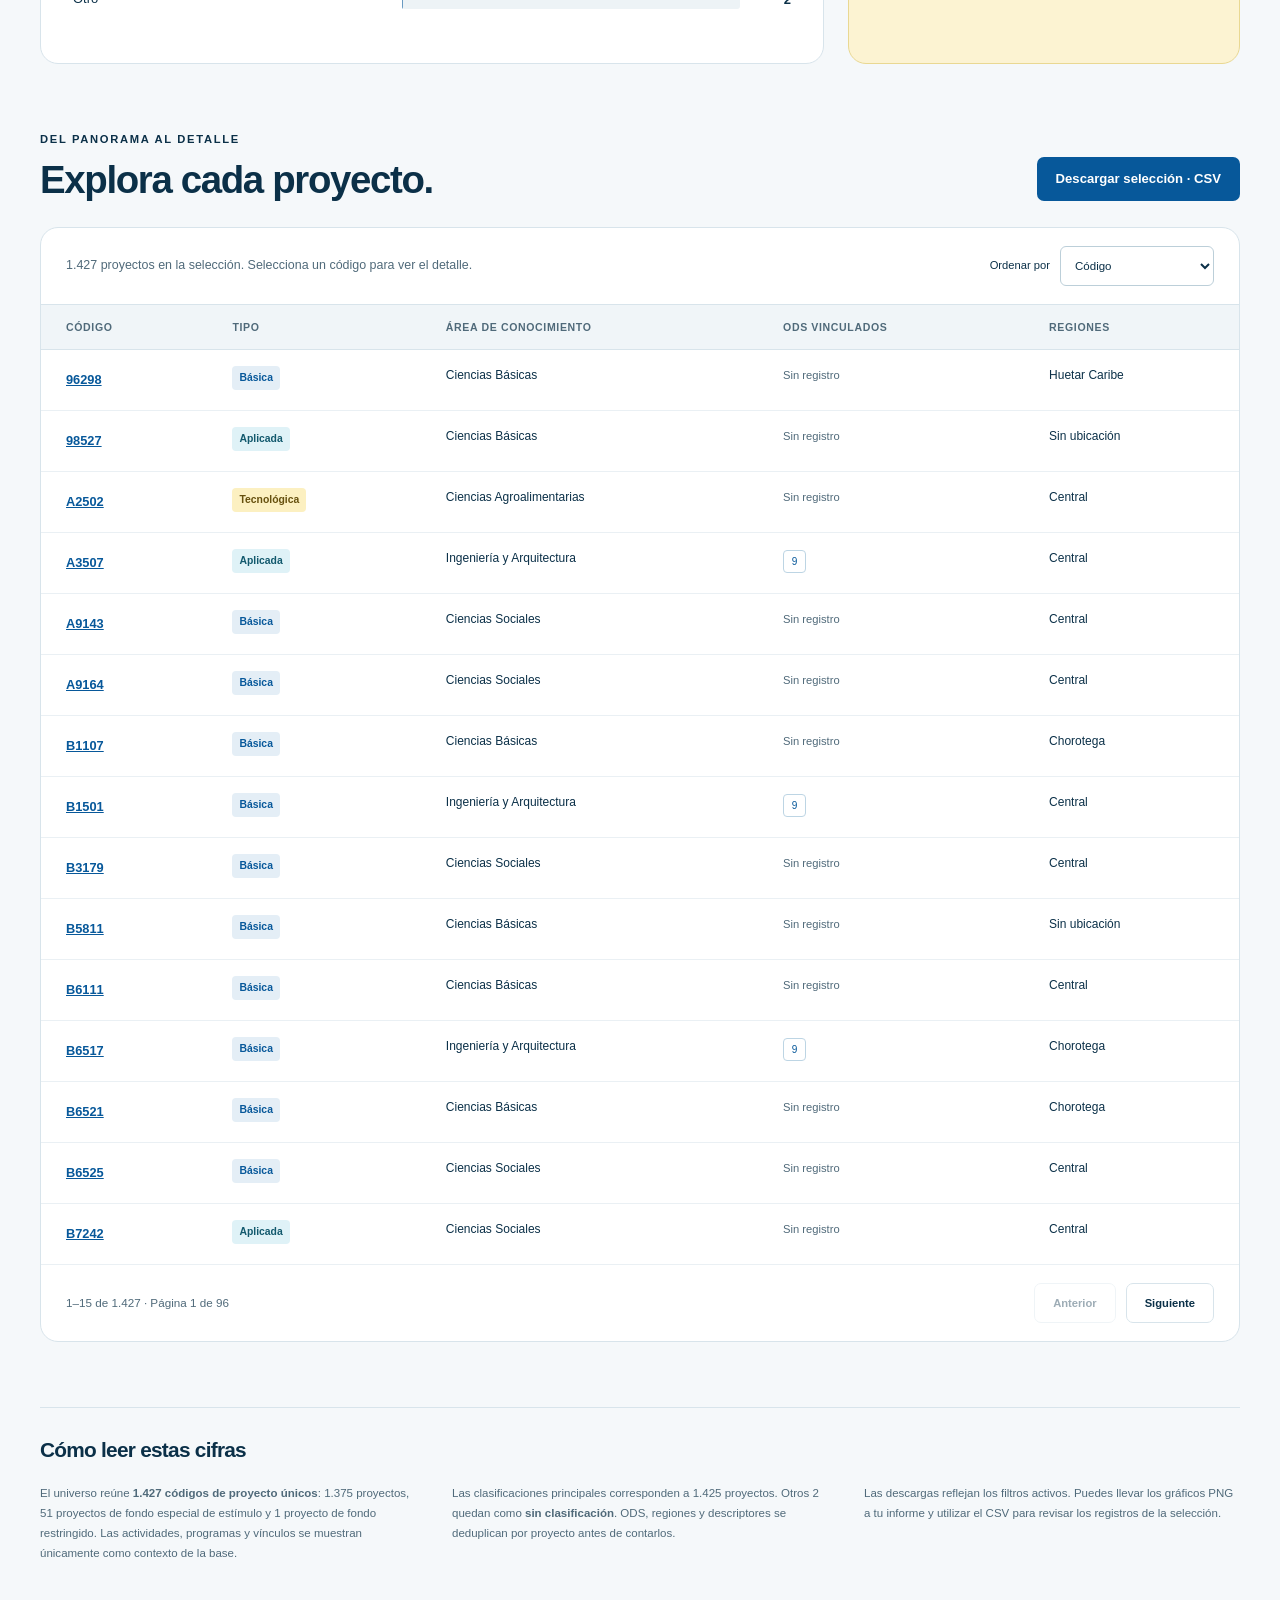
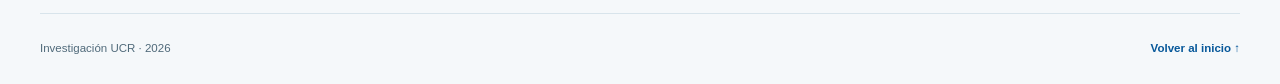
==== commit 571790ad: "Add files via upload" ====
--- a/index.html
+++ b/index.html
@@ -6,13 +6,44 @@
   <meta name="theme-color" content="#07589A">
   <meta name="description" content="Explora la caracterización de los proyectos de investigación UCR 2026 por área, tipo, ODS, región y temas de investigación.">
   <title>Investigación UCR 2026 | Explorador de proyectos</title>
-  <link rel="stylesheet" href="styles.css">
-  <link rel="stylesheet" href="responsive.css">
-  <script src="data.js" defer></script>
-  <script src="core.js" defer></script>
-  <script src="app.js" defer></script>
+
+
+
+
+
+  <meta name="ucr-release" content="20261016-integrado-2">
+<style>
+:root{--blue:#07589A;--cyan:#4AB6D6;--yellow:#F3C633;--ink:#0B3048;--muted:#506A7A;--paper:#F5F8FA;--line:#D8E4EB;--white:#FFF;--grey:#9AAEBB;--radius:18px;--body:"Trebuchet MS","Avenir Next",sans-serif;--display:"Bahnschrift","Avenir Next","Trebuchet MS",sans-serif}
+*{box-sizing:border-box}html{scroll-behavior:smooth;scroll-padding-top:78px}body{margin:0;color:var(--ink);background:var(--paper);font-family:var(--body);font-size:16px;line-height:1.55}button,input,select{font:inherit}button,a,input,select{-webkit-tap-highlight-color:transparent}button,a{touch-action:manipulation}button{cursor:pointer}a{color:var(--blue)}button:disabled{cursor:default;opacity:.4}button:focus-visible,a:focus-visible,input:focus-visible,select:focus-visible,svg [role=button]:focus-visible{outline:3px solid #97720C;outline-offset:4px}svg [role=button]{cursor:pointer}svg [role=button]:hover{opacity:.78}svg [role=button]:focus-visible{outline-offset:-2px}h1,h2,h3,p{margin:0}h1,h2,h3{font-family:var(--display);line-height:1.12;letter-spacing:-.035em}h2{font-size:clamp(1.8rem,3vw,2.8rem);font-weight:650}h3{font-size:1.12rem;letter-spacing:-.02em;line-height:1.3}.page-width{width:min(1280px,calc(100% - 80px));margin-inline:auto}.eyebrow{text-transform:uppercase;font-size:.7rem;font-weight:700;letter-spacing:.15em;line-height:1.4}.button{display:inline-flex;align-items:center;justify-content:center;gap:24px;min-height:44px;padding:10px 18px;border:1px solid transparent;border-radius:7px;text-decoration:none;font-weight:700;font-size:.82rem;line-height:1.3}.button.primary{background:var(--blue);color:#FFF}.button.primary:hover{background:#06467C}.button.quiet{background:transparent;border-color:var(--line);color:var(--ink)}.button.quiet:hover{background:#E8F0F4}.text-button{border:0;background:none;color:var(--blue);font-weight:700;text-decoration:underline;font-size:.8rem;min-height:44px}.skip-link{position:fixed;left:20px;top:-80px;z-index:100;background:#FFF;padding:14px}.skip-link:focus{top:14px}.masthead{display:flex;align-items:center;justify-content:space-between;padding:23px 40px;border-bottom:1px solid var(--line);background:var(--white);gap:25px}.brand{display:flex;align-items:center;gap:13px;text-decoration:none;color:var(--ink)}.brand strong{font-family:var(--display);font-size:1.5rem;letter-spacing:-.06em;line-height:1}.brand small{display:block;font-size:.62rem;font-weight:700;letter-spacing:.08em;text-transform:uppercase;margin-top:5px}.brand-mark{display:flex;align-items:flex-end;gap:4px;height:33px}.brand-mark i{width:9px;height:100%;background:var(--blue);display:block}.brand-mark i:nth-child(2){height:23px;background:var(--cyan)}.brand-mark i:nth-child(3){height:14px;background:var(--yellow)}.masthead nav{display:flex;gap:25px}.masthead nav a{font-size:.8rem;color:var(--muted);text-decoration:none;font-weight:700;padding-block:9px}.masthead nav a:hover{color:var(--blue)}
+.hero{display:grid;grid-template-columns:1.15fr 1fr;align-items:center;gap:70px;padding-block:72px 64px}.hero h1{font-size:clamp(2.8rem,5.2vw,4.5rem);font-weight:700;letter-spacing:-.055em;margin:22px 0}.hero-intro{max-width:460px;color:var(--muted);font-size:1.05rem;line-height:1.7}.hero .button{margin-top:29px}.hero-composition{background:var(--blue);color:#FFF;padding:31px 32px 25px;border-radius:var(--radius);position:relative;overflow:hidden;box-shadow:18px 18px 0 #E4EEF4}.hero-label{font-size:.7rem;text-transform:uppercase;letter-spacing:.14em;font-weight:700}.hero-number{font-family:var(--display);font-size:clamp(5rem,9vw,8rem);font-weight:650;letter-spacing:-.07em;line-height:1.05;margin:22px 0 28px}.hero-bands{display:flex;height:60px;gap:7px;align-items:flex-end}.hero-bands span{height:60px;background:var(--cyan);flex:4;border-radius:3px}.hero-bands span:nth-child(2){background:var(--yellow);height:38px;flex:1.7}.hero-bands span:nth-child(3){background:#D5EDF6;height:19px;flex:1}.hero-bottom{display:flex;justify-content:space-between;align-items:flex-end;margin-top:24px;border-top:1px solid #ffffff44;padding-top:18px}.hero-bottom span{font-size:.75rem;line-height:1.4;color:#DCEFF8}.hero-bottom strong{font-family:var(--display);font-size:1.9rem;letter-spacing:-.05em}.scope{display:grid;grid-template-columns:.8fr 1fr 1.3fr 2fr;align-items:center;gap:30px;border-block:1px solid var(--line);padding-block:27px;margin-bottom:64px}.scope>div{display:flex;flex-direction:column;gap:3px}.scope strong{font-family:var(--display);font-size:1.75rem;line-height:1.1;letter-spacing:-.04em}.scope span{font-size:.7rem;color:var(--muted)}.scope p{font-size:.75rem;color:var(--muted);border-left:1px solid var(--line);padding-left:28px}.scope-projects strong{color:var(--blue)}
+.filter-panel{background:#FFF;border:1px solid var(--line);border-radius:var(--radius);padding:27px 30px 20px;box-shadow:0 6px 20px #1F496908}.panel-heading{display:flex;justify-content:space-between;align-items:center;gap:20px;margin-bottom:25px}.panel-heading h2{font-size:1.8rem;margin-top:5px}.filters{display:grid;grid-template-columns:1.2fr 1fr 1fr 1.05fr 1.25fr;gap:12px}.filters label{display:flex;flex-direction:column;gap:7px;font-size:.67rem;font-weight:700;letter-spacing:.02em}.filters select,.filters input,.table-toolbar select{width:100%;min-height:46px;border:1px solid #BCCFD9;border-radius:6px;background:#FFF;padding:8px 10px;color:var(--ink);font-size:.8rem}.filters select{padding-right:26px}.filter-hint{font-size:.69rem;color:var(--muted);margin-top:14px}.filter-chips{display:flex;flex-wrap:wrap;gap:8px}.filter-chips:not(:empty){margin-top:16px}.filter-chip{border:1px solid #B6D5E7;background:#EDF6FA;border-radius:5px;color:var(--blue);font-size:.72rem;padding:6px 10px;min-height:36px}.selection-bar{position:sticky;top:0;z-index:20;background:#F5F8FAF7;border-bottom:1px solid var(--line);margin-top:24px}.selection-inner{display:flex;justify-content:space-between;align-items:center;gap:18px;min-height:54px}.selection-inner p{font-size:.78rem;color:var(--muted)}.selection-inner p strong{color:var(--ink)}.selection-inner>div{display:flex;align-items:center;gap:18px}.selection-inner a{font-size:.74rem;font-weight:700;text-decoration:none}.content{padding-top:31px}.metrics{display:grid;grid-template-columns:repeat(4,1fr);gap:0;border-bottom:1px solid var(--line);padding-bottom:35px}.metric{display:flex;flex-direction:column;padding:0 28px;border-left:1px solid var(--line)}.metric:first-child{padding-left:0;border-left:0}.metric>span{font-size:.73rem;color:var(--muted)}.metric>strong{font-family:var(--display);font-size:clamp(2.25rem,4vw,3.4rem);line-height:1.15;letter-spacing:-.06em;margin:10px 0 5px}.metric:nth-child(2)>strong{color:var(--blue)}.metric>small{font-size:.66rem;color:var(--muted)}.section-block{padding-top:68px;scroll-margin-top:60px}.section-heading{display:flex;justify-content:space-between;align-items:flex-end;gap:40px;margin-bottom:26px}.section-heading h2{margin-top:10px}.section-heading>p{font-size:.84rem;color:var(--muted);max-width:400px;line-height:1.65}.chart-card{background:var(--white);border:1px solid var(--line);border-radius:var(--radius);padding:26px 28px;min-width:0;overflow:hidden}.chart-heading{display:flex;justify-content:space-between;align-items:flex-start;gap:18px;margin-bottom:18px}.chart-heading.wrap{align-items:center;flex-wrap:wrap}.chart-subtitle{font-size:.72rem;color:var(--muted);margin-top:6px}.download-button{border:0;background:#EDF4F7;border-radius:5px;padding:8px 10px;color:var(--blue);font-size:.66rem;font-weight:700;min-height:36px;white-space:nowrap}.download-button:hover{background:#DCECF4}.chart{display:block;width:100%;height:auto;overflow:visible}.chart-scroll{overflow-x:auto;padding:2px 0}.chart-note{color:var(--muted);font-size:.67rem;margin-top:15px}.type-layout{display:grid;grid-template-columns:1.9fr 1fr;gap:24px}.reading-card{padding:30px;border-radius:var(--radius);background:#E8F2F7;display:flex;flex-direction:column;align-items:flex-start}.reading-card>strong{font-family:var(--display);font-size:4.4rem;line-height:1.15;letter-spacing:-.065em;margin:18px 0 7px}.reading-card h3{font-size:1.45rem;max-width:290px;line-height:1.2}.reading-card>p:not(.eyebrow){font-size:.8rem;line-height:1.7;margin-top:17px}.blue-card{background:var(--blue);color:#FFF}.blue-card>.eyebrow{color:#BFE6F5}.blue-card>p:not(.eyebrow){color:#DDEFF7}.classification-note{display:flex;gap:12px;align-items:center;border-top:1px solid #ffffff44;padding-top:17px;margin-top:auto;width:100%}.classification-note b{font-size:1.6rem;line-height:1}.classification-note span{font-size:.69rem;line-height:1.4;max-width:170px}.area-card{margin-top:24px}.legend{display:flex;gap:24px;flex-wrap:wrap;margin:6px 0 18px}.legend span{font-size:.7rem;display:flex;align-items:center;gap:7px}.legend i{width:11px;height:11px;border-radius:2px}.basic{background:var(--blue)}.applied{background:var(--cyan)}.technology{background:var(--yellow)}.unknown{background:var(--grey)}.chart-tools{display:flex;align-items:center;gap:14px}.segmented{display:flex;padding:3px;background:#EAF0F4;border-radius:6px}.segmented button{background:none;border:0;border-radius:4px;color:var(--muted);font-size:.68rem;font-weight:700;padding:8px 12px;min-height:36px}.segmented button.active{background:#FFF;color:var(--blue);box-shadow:0 1px 4px #17496816}.ods-layout{display:grid;grid-template-columns:2.1fr 1fr;gap:24px}.ods-reading{justify-content:center;background:#E7F3F8;border:1px solid #D4E8F1}.circle-stat{border:12px solid #B8DDEB;border-top-color:var(--blue);border-right-color:var(--blue);border-radius:50%;width:190px;height:190px;display:flex;flex-direction:column;justify-content:center;align-items:center;align-self:center;margin:0 0 33px}.circle-stat strong{font-family:var(--display);font-size:2.8rem;letter-spacing:-.05em;line-height:1.15}.circle-stat span{font-size:.67rem;text-align:center;line-height:1.4;color:var(--muted)}.ods-reading h3{font-size:1.6rem}.small-stat{margin:27px 0 18px;padding-top:18px;border-top:1px solid #B8D3E0;width:100%;display:flex;align-items:center;gap:13px}.small-stat b{font-family:var(--display);font-size:2rem}.small-stat span{font-size:.74rem;max-width:140px}.ods-reading .button{border-color:#AAC9D9}.territory-layout{display:grid;grid-template-columns:1fr 2fr;gap:24px}.territory-summary{padding:28px 25px 25px 0;display:flex;flex-direction:column}.territory-summary>strong{font-family:var(--display);font-size:4.5rem;letter-spacing:-.07em;line-height:1.1;margin:20px 0 10px;color:var(--blue)}.territory-summary>p{color:var(--muted);font-size:.8rem;max-width:260px}.territory-lines{margin-top:28px;border-top:1px solid var(--line)}.territory-lines>div{display:flex;align-items:center;gap:16px;padding:15px 0;border-bottom:1px solid var(--line)}.territory-lines b{font-family:var(--display);font-size:1.8rem;min-width:56px;letter-spacing:-.04em}.territory-lines span{font-size:.72rem;color:var(--muted)}.territory-summary>.fine-print{font-size:.69rem;margin-top:20px}.two-charts{display:grid;grid-template-columns:1fr 1fr;gap:24px}.finance-layout{display:grid;grid-template-columns:2fr 1fr;gap:24px}.yellow-card{background:#FCF3D2;border:1px solid #E9D892}.yellow-card>.eyebrow{color:#695414}.yellow-card>strong{color:var(--ink)}.funding-pending{border-top:1px solid #D9C783;margin-top:24px;padding-top:20px;width:100%}.funding-pending p{font-size:.73rem;margin-bottom:10px}.funding-pending b{font-size:1.2rem;margin-right:8px}.reading-card>.fine-print{font-size:.68rem!important}.project-table-card{background:#FFF;border:1px solid var(--line);border-radius:var(--radius);overflow:hidden}.table-toolbar{display:flex;justify-content:space-between;align-items:center;gap:25px;padding:18px 25px}.table-toolbar p{font-size:.78rem;color:var(--muted)}.table-toolbar label{font-size:.7rem;display:flex;align-items:center;gap:10px;white-space:nowrap}.table-toolbar select{font-size:.72rem;min-height:40px;max-width:190px}.table-scroll{overflow-x:auto}table{border-collapse:collapse;width:100%;text-align:left;min-width:760px}th{font-size:.66rem;text-transform:uppercase;letter-spacing:.06em;color:var(--muted);padding:14px 25px;background:#F0F5F8;border-block:1px solid var(--line);font-weight:700}td{padding:16px 25px;border-bottom:1px solid #EAF0F4;font-size:.75rem;vertical-align:top}tbody tr:hover{background:#F8FBFD}.project-link{border:0;background:none;padding:0;color:var(--blue);font-weight:700;text-decoration:underline;font-size:.8rem;min-height:28px}.type-badge{font-size:.65rem;padding:4px 7px;border-radius:4px;display:inline-block;font-weight:700;white-space:nowrap;background:#E4EEF6;color:var(--blue)}.type-badge.applied{background:#DFF2F7;color:#12596D}.type-badge.technology{background:#FCF0C1;color:#66500E}.type-badge.unknown{background:#EAF0F4;color:#526A79}.ods-tag{display:inline-flex;align-items:center;justify-content:center;min-width:23px;min-height:23px;font-size:.63rem;border:1px solid #BDD5E4;border-radius:4px;margin:1px 3px 2px 0;color:var(--blue)}.muted{color:var(--muted);font-size:.7rem}.pagination{display:flex;align-items:center;justify-content:space-between;padding:18px 25px;gap:20px}.pagination p{font-size:.73rem;color:var(--muted)}.pagination>div{display:flex;gap:10px}.pagination .button{font-size:.7rem;min-height:40px}.empty-row{text-align:center;padding:50px;color:var(--muted);font-size:.9rem}.methodology{margin-top:65px;border-top:1px solid var(--line);padding-top:30px}.methodology h2{font-size:1.3rem;margin-bottom:21px}.methodology>div{display:grid;grid-template-columns:repeat(3,1fr);gap:36px}.methodology p{font-size:.72rem;color:var(--muted);line-height:1.75}footer{display:flex;justify-content:space-between;align-items:center;border-top:1px solid var(--line);padding-block:26px;margin-top:50px;font-size:.72rem;color:var(--muted)}footer a{text-decoration:none;font-weight:700}dialog{border:1px solid var(--line);border-radius:20px;max-width:730px;width:calc(100% - 40px);max-height:85vh;padding:30px;color:var(--ink);box-shadow:0 30px 100px #062C4540}dialog::backdrop{background:#062C4577}.dialog-top{display:flex;align-items:center;justify-content:space-between;gap:20px;margin-bottom:15px}dialog h2{margin-bottom:22px}dialog dl{display:grid;grid-template-columns:160px 1fr;gap:14px 20px;font-size:.8rem}dialog dt{color:var(--muted);font-weight:700}dialog dd{margin:0;overflow-wrap:anywhere}.detail-tags{display:flex;flex-wrap:wrap;gap:7px}.detail-tags span{font-size:.7rem;padding:5px 8px;background:#EDF4F7;border-radius:4px}.toast{position:fixed;bottom:25px;left:50%;transform:translateX(-50%);background:var(--ink);color:#FFF;border-radius:7px;padding:12px 20px;font-size:.78rem;box-shadow:0 8px 24px #062C4525;z-index:60;display:none;max-width:calc(100% - 40px)}.toast.visible{display:block}.sr-only{position:absolute;width:1px;height:1px;padding:0;margin:-1px;overflow:hidden;clip:rect(0,0,0,0);white-space:nowrap;border:0}.no-script{position:fixed;inset:0;z-index:100;background:#FFF;display:grid;place-items:center;font-size:1.3rem}
+@media(min-width:1000px){.hero-copy{animation:enter .6s ease-out both}.hero-composition{animation:enter .6s .12s ease-out both}}@keyframes enter{from{opacity:0;transform:translateY(14px)}to{opacity:1;transform:translateY(0)}}
+@media(max-width:1100px){.page-width{width:calc(100% - 48px)}.masthead{padding:20px 24px}.masthead nav{gap:16px}.masthead .print-button{display:none}.hero{gap:40px}.hero h1{font-size:3.2rem}.hero-composition{padding:27px}.hero-number{font-size:6.7rem}.scope{grid-template-columns:1fr 1fr 1.4fr;gap:20px}.scope p{grid-column:1/-1;border-left:0;border-top:1px solid var(--line);padding:17px 0 0}.filters{grid-template-columns:repeat(4,1fr)}.search-label{grid-column:1/-1}.type-layout,.finance-layout{grid-template-columns:1.6fr 1fr}.ods-layout{grid-template-columns:1.8fr 1fr}.reading-card{padding:25px}.chart-card{padding:23px}.two-charts{grid-template-columns:1fr}.two-charts .chart{max-height:590px}.chart-scroll>svg{min-width:600px}.chart-tools{flex-wrap:wrap}.circle-stat{width:160px;height:160px;border-width:10px}}
+@media(max-width:760px){html{scroll-padding-top:85px}.page-width{width:calc(100% - 32px)}.masthead{padding:17px 16px;flex-wrap:wrap;gap:16px}.masthead nav{width:100%;overflow:auto;gap:22px;border-top:1px solid var(--line);padding-top:10px;white-space:nowrap}.masthead nav a{font-size:.72rem}.hero{grid-template-columns:1fr;gap:33px;padding:42px 0}.hero h1{font-size:clamp(2.6rem,9vw,3.6rem);margin:18px 0}.hero-intro{font-size:.95rem}.hero-composition{padding:25px;box-shadow:8px 8px 0 #E4EEF4;max-width:480px;width:100%}.hero-number{font-size:6.3rem;margin-block:15px 20px}.hero-bands{height:44px}.hero-bands span{height:44px}.hero-bands span:nth-child(2){height:29px}.hero-bands span:nth-child(3){height:14px}.hero-bottom{margin-top:17px;padding-top:14px}.scope{grid-template-columns:1fr 1fr;gap:23px;margin-bottom:35px;padding-block:23px}.scope>div:nth-child(3){grid-column:1/-1;flex-direction:row;align-items:center;gap:17px}.scope p{font-size:.72rem;padding-top:15px}.filter-panel{padding:22px 18px 18px}.panel-heading{gap:10px;align-items:flex-start;margin-bottom:22px}.panel-heading .button{font-size:.66rem;min-height:40px;max-width:120px;padding:8px 10px}.panel-heading h2{font-size:1.6rem}.filters{grid-template-columns:1fr 1fr;gap:14px 10px}.filters label{font-size:.65rem}.filters select,.filters input{font-size:.76rem}.filter-hint{line-height:1.6}.selection-inner{min-height:65px;gap:12px}.selection-inner p{font-size:.7rem;max-width:210px}.selection-inner>div{gap:10px;flex-direction:column;align-items:flex-end}.selection-inner .text-button{min-height:28px;padding:0;font-size:.64rem}.selection-inner a{font-size:.64rem}.content{padding-top:25px}.metrics{grid-template-columns:1fr 1fr;row-gap:26px;padding-bottom:25px}.metric{padding:0 16px}.metric:nth-child(3){padding-left:0;border-left:0}.metric>span{font-size:.65rem}.metric>strong{font-size:2.8rem}.metric>small{font-size:.62rem}.section-block{padding-top:44px}.section-heading{display:block;margin-bottom:20px}.section-heading h2{font-size:2rem}.section-heading>p{margin-top:15px;font-size:.8rem;max-width:100%}.section-heading>.button{margin-top:20px}.type-layout,.ods-layout,.territory-layout,.finance-layout{grid-template-columns:1fr;gap:18px}.reading-card{padding:26px}.reading-card>strong{font-size:3.6rem}.blue-card{min-height:300px}.classification-note{margin-top:25px}.chart-card{padding:21px 17px}.chart-heading{gap:12px}.chart-heading h3{font-size:1rem}.download-button{font-size:.61rem;padding:8px;min-height:40px}.chart-scroll>svg{min-width:570px}.type-layout .chart-scroll>svg{min-width:410px}.chart-note{font-size:.65rem}.area-card{margin-top:18px}.legend{gap:12px 17px}.legend span{font-size:.65rem}.chart-tools{width:100%;justify-content:space-between;gap:9px}.segmented button{font-size:.65rem;padding:7px 9px}.ods-reading{display:grid;grid-template-columns:140px 1fr;gap:15px 23px;align-items:center}.circle-stat{width:140px;height:140px;grid-row:1/3;margin:0;border-width:8px}.circle-stat strong{font-size:2.3rem}.circle-stat span{font-size:.6rem}.ods-reading h3{font-size:1.25rem}.ods-reading>p:not(.eyebrow){margin:0;font-size:.71rem}.small-stat{grid-column:1/-1;margin:7px 0 0;padding-top:13px}.ods-reading>.button{grid-column:1/-1}.territory-summary{padding:0}.territory-summary>strong{font-size:3.5rem;margin:14px 0 7px}.territory-summary>p{max-width:none}.territory-lines{margin-top:18px;display:grid;grid-template-columns:1fr 1fr}.territory-lines>div{padding:14px 8px 14px 0;gap:10px}.territory-lines b{font-size:1.6rem;min-width:36px}.territory-lines span{font-size:.66rem}.two-charts{gap:18px}.finance-layout .yellow-card{min-height:0}.funding-pending{margin-top:20px}.table-toolbar{padding:17px;gap:15px;align-items:flex-start;flex-direction:column}.table-toolbar label{width:100%;justify-content:space-between}.table-toolbar select{max-width:210px}.pagination{padding:17px;gap:12px;flex-wrap:wrap}.pagination p{font-size:.69rem}.pagination .button{font-size:.65rem;padding:9px 12px}.methodology{margin-top:42px}.methodology>div{grid-template-columns:1fr;gap:17px}.methodology p{font-size:.72rem}footer{margin-top:32px;font-size:.65rem}dialog{padding:23px;max-height:90vh}dialog dl{grid-template-columns:1fr;gap:5px;font-size:.8rem}dialog dd{margin-bottom:14px}}
+@media(prefers-reduced-motion:reduce){html{scroll-behavior:auto}*{animation:none!important;transition:none!important}}@media(prefers-contrast:more){:root{--muted:#294C61;--line:#7895A6}.button.quiet{border-color:#7895A6}}
+@media print{body{background:#FFF}.masthead,.hero .button,.filter-panel,.selection-inner>div,.download-button,.chart-tools,.project-table-card,.section-heading>.button,footer a,.toast{display:none!important}.page-width{width:100%}.hero{padding:20px 0 30px;gap:40px;grid-template-columns:1.2fr 1fr}.hero h1{font-size:34px}.hero-number{font-size:75px}.hero-composition{box-shadow:none;padding:22px;print-color-adjust:exact}.hero-bands{height:30px}.scope{margin-bottom:25px;padding:20px 0}.selection-bar{position:static;background:#FFF;margin-top:0}.metrics{padding-bottom:25px}.metric>strong{font-size:35px}.section-block{padding-top:30px;break-inside:avoid}.section-heading{margin-bottom:18px}.section-heading h2{font-size:26px}.section-heading>p{font-size:11px}.chart-card{padding:18px;border-radius:8px;break-inside:avoid}.type-layout,.finance-layout{grid-template-columns:2fr 1fr}.reading-card{padding:20px;print-color-adjust:exact}.reading-card>strong{font-size:48px}.reading-card h3{font-size:18px}.reading-card>p:not(.eyebrow){font-size:10px}.chart-scroll{overflow:visible}.chart-scroll>svg{min-width:0}.two-charts{grid-template-columns:1fr 1fr}.two-charts .chart{max-height:none}.ods-layout{grid-template-columns:2fr 1fr}.territory-layout{grid-template-columns:1fr 2fr}.chart-note,.fine-print{font-size:9px!important}.methodology{margin-top:25px}.methodology p{font-size:10px}.legend{gap:14px}.legend span{font-size:10px}.circle-stat{width:140px;height:140px}.scope span,.scope p{font-size:10px}#proyectos{display:none}svg{print-color-adjust:exact}footer{margin-top:25px}@page{size:A4 landscape;margin:14mm}}
+
+.hero-composition { background: #0B3048; }
+.hero-bands { height: 28px; gap: 0; align-items: stretch; overflow: hidden; border-radius: 4px; }
+.hero-bands span { height: 28px; flex: 1138; border-radius: 0; background: var(--blue); }
+.hero-bands span:nth-child(2) { height: 28px; flex: 256; background: var(--cyan); }
+.hero-bands span:nth-child(3) { height: 28px; flex: 31; background: var(--yellow); }
+.hero-bands span:nth-child(4) { height: 28px; flex: 2; min-width: 1px; background: var(--grey); }
+.circle-stat { position: relative; border: 0; background: conic-gradient(var(--blue) var(--progress, 82%), #B8DDEB 0); }
+.circle-stat::before { content: ''; position: absolute; inset: 12px; border-radius: 50%; background: #E7F3F8; }
+.circle-stat > * { position: relative; }
+.chart-scroll > svg { min-width: 0; }
+@media (max-width: 760px) {
+  .type-layout .chart-scroll > svg { min-width: 0; }
+  .circle-stat::before { inset: 9px; }
+  .two-charts .chart { max-height: none; }
+}
+
+.loading-banner{padding:12px 20px;background:#E7F3F8;color:#0B3048;text-align:center;font:14px 'Trebuchet MS',sans-serif}.loading-banner.error{background:#FCF3D2;border-bottom:1px solid #B18A12}.loading-banner[hidden]{display:none}
+</style>
 </head>
 <body>
+<div id="load-status" class="loading-banner" role="status" aria-live="polite">Preparando el explorador de 1.427 proyectos…</div>
   <a class="skip-link" href="#filtros">Ir a los filtros</a>
   <header class="masthead">
     <a class="brand" href="#inicio" aria-label="Investigación UCR, inicio"><span class="brand-mark" aria-hidden="true"><i></i><i></i><i></i></span><span><strong>UCR</strong><small>Investigación · 2026</small></span></a>
@@ -123,5 +154,464 @@
   <dialog id="project-dialog" aria-labelledby="dialog-title"><div class="dialog-top"><p class="eyebrow">Detalle del proyecto</p><button id="close-dialog" type="button" class="button quiet">Cerrar ×</button></div><h2 id="dialog-title"></h2><div id="dialog-content"></div></dialog>
   <div id="toast" class="toast" role="status" aria-live="polite"></div>
   <noscript><p class="no-script">Activa JavaScript para explorar los filtros y los gráficos.</p></noscript>
+<script>
+
+try {
+window.PROJECT_DATA = {"meta":{"year":2026,"sourceRecords":1847,"projects":1427,"nonProjects":420,"activity":{"PROYECTO":1375,"ACTIVIDAD":266,"V.EXTERNO-INV.CONTRAT-PREST. BIENES-SERVICIOS":102,"PROGRAMA":51,"PROY. FONDO ESPECIAL ESTIMULO":51,"PROGRAMA-INSTITUCIONAL":1,"PROY. FONDO RESTRINGIDO":1},"odsTitles":{"1":"Fin de la pobreza","2":"Hambre cero","3":"Salud y bienestar","4":"Educación de calidad","5":"Igualdad de género","6":"Agua limpia y saneamiento","7":"Energía asequible y no contaminante","8":"Trabajo decente y crecimiento económico","9":"Industria, innovación e infraestructura","10":"Reducción de las desigualdades","11":"Ciudades y comunidades sostenibles","12":"Producción y consumo responsables","13":"Acción por el clima","14":"Vida submarina","15":"Vida de ecosistemas terrestres","16":"Paz, justicia e instituciones sólidas","17":"Alianzas para lograr los objetivos"}},"projects":[{"id":"96298","activity":"PROYECTO","type":"Básica","unit":"CENTRO DE INVESTIGACIÓN EN CIENCIAS DEL MAR Y LIMNOLOGIA","area":"Ciencias Básicas","application":"Ciencias Básicas","socio":"Control y protección del medio ambiente","ods":[],"regions":["Huetar Caribe"],"descriptors":["MANGLAR","MAR DEL CARIBE"],"finance":"POR LA U.C.R.","financeStatus":"Verificado en ambos archivos 2026"},{"id":"98527","activity":"PROYECTO","type":"Aplicada","unit":"CENTRO DE INVESTIGACIÓN EN CIENCIAS DEL MAR Y LIMNOLOGIA","area":"Ciencias Básicas","application":"Ciencias Básicas","socio":"Control y protección del medio ambiente","ods":[],"regions":[],"descriptors":["ARRECIFES","CARIBE","MAR DEL CORAL","SEDIMENTOLOGIA"],"finance":"POR LA U.C.R. Y ENTE EXTERNO","financeStatus":"Verificado en ambos archivos 2026"},{"id":"A2502","activity":"PROYECTO","type":"Tecnológica","unit":"CENTRO DE INVESTGACIÓN EN TECNOLOGIA DE ALIMENTOS","area":"Ciencias Agroalimentarias","application":"Ciencias Agroalimentarias","socio":"Producción y tecnología agrícola","ods":[],"regions":["Central"],"descriptors":["FRUTAS TROPICALES"],"finance":"POR LA U.C.R. Y ENTE EXTERNO","financeStatus":"Verificado en ambos archivos 2026"},{"id":"A3507","activity":"PROYECTO","type":"Aplicada","unit":"ESCUELA DE INGENIERÍA CIVIL","area":"Ingeniería y Arquitectura","application":"Ingeniería y Arquitectura","socio":"Infraestructuras y ordenación del territorio","ods":[9],"regions":["Central"],"descriptors":["INVESTIGACION"],"finance":"POR LA U.C.R. Y ENTE EXTERNO","financeStatus":"Verificado en ambos archivos 2026"},{"id":"A9143","activity":"PROYECTO","type":"Básica","unit":"INSTITUTO DE INVESTIGACIONES  EN CIENCIAS ECONOMICAS","area":"Ciencias Sociales","application":"Ciencias Básicas","socio":"Estructuras y relaciones sociales","ods":[],"regions":["Central"],"descriptors":["MACROECONOMIA"],"finance":"POR LA U.C.R.","financeStatus":"Verificado en ambos archivos 2026"},{"id":"A9164","activity":"PROYECTO","type":"Básica","unit":"INSTITUTO DE INVESTIGACIONES  EN CIENCIAS ECONOMICAS","area":"Ciencias Sociales","application":"Ciencias Sociales","socio":"Estructuras y relaciones sociales","ods":[],"regions":["Central"],"descriptors":["ENCUESTAS ECONOMICAS"],"finance":"POR LA U.C.R.","financeStatus":"Verificado en ambos archivos 2026"},{"id":"B1107","activity":"PROYECTO","type":"Básica","unit":"CENTRO DE INVESTIGACIONES ESPACIALES","area":"Ciencias Básicas","application":"Ciencias Básicas","socio":"Exploración y explotación del espacio","ods":[],"regions":["Chorotega"],"descriptors":["METEORITO","METEOROLOGIA","RADAR"],"finance":"POR LA U.C.R.","financeStatus":"Verificado en ambos archivos 2026"},{"id":"B1501","activity":"PROYECTO","type":"Básica","unit":"ESCUELA DE INGENIERÍA CIVIL","area":"Ingeniería y Arquitectura","application":"Ingeniería y Arquitectura","socio":"Infraestructuras y ordenación del territorio","ods":[9],"regions":["Central"],"descriptors":["DESARROLLO CIENTÍFICO","DESARROLLO SOSTENIBLE","FORMACIÓN DE INVESTIGADORES","INVESTIGACION","INVESTIGACIÓN Y DESARROLLO"],"finance":"POR LA U.C.R. Y ENTE EXTERNO","financeStatus":"Verificado en ambos archivos 2026"},{"id":"B3179","activity":"PROYECTO","type":"Básica","unit":"Centro de Investigación Observatorio del Desarrollo","area":"Ciencias Sociales","application":"Ciencias Sociales","socio":"Otras investigaciones civiles","ods":[],"regions":["Central"],"descriptors":["CONOCIMIENTO"],"finance":"POR LA U.C.R.","financeStatus":"Verificado en ambos archivos 2026"},{"id":"B5811","activity":"PROYECTO","type":"Básica","unit":"CENTRO DE INVESTIGACIÓN EN PRODUCTOS NATURALES","area":"Ciencias Básicas","application":"Ciencias Básicas","socio":"Control y protección del medio ambiente","ods":[],"regions":[],"descriptors":["DESARROLLO DE NUEVOS PRODUCTOS"],"finance":"POR LA U.C.R.","financeStatus":"Verificado en ambos archivos 2026"},{"id":"B6111","activity":"PROYECTO","type":"Básica","unit":"CENTRO DE INVESTIGACIÓN EN CIENCIAS E INGENIERIA DE MATERIALES","area":"Ciencias Básicas","application":"Salud","socio":"Protección y mejora de la salud humana","ods":[],"regions":["Central"],"descriptors":["FATIGA"],"finance":"POR LA U.C.R.","financeStatus":"Verificado en ambos archivos 2026"},{"id":"B6517","activity":"PROYECTO","type":"Básica","unit":"ESCUELA DE INGENIERÍA CIVIL","area":"Ingeniería y Arquitectura","application":"Ingeniería y Arquitectura","socio":"Infraestructuras y ordenación del territorio","ods":[9],"regions":["Chorotega"],"descriptors":["DESCENTRALIZACIÓN EDUCATIVA"],"finance":"POR LA U.C.R. Y ENTE EXTERNO","financeStatus":"Verificado en ambos archivos 2026"},{"id":"B6521","activity":"PROYECTO","type":"Básica","unit":"CENTRO DE INVESTIGACIÓN EN CONTAMINACION AMBIENTAL","area":"Ciencias Básicas","application":"Ciencias Básicas","socio":"Control y protección del medio ambiente","ods":[],"regions":["Chorotega"],"descriptors":["ABASTECIMIENTO DE AGUA","AGUA SUPERFICIAL","CONTAMINACION DEL AGUA","RIEGO"],"finance":"POR LA U.C.R. Y ENTE EXTERNO","financeStatus":"Verificado en ambos archivos 2026"},{"id":"B6525","activity":"PROYECTO","type":"Básica","unit":"CENTRO DE INVESTIGACIÓN DE  ESTUDIOS POLÍTICOS","area":"Ciencias Sociales","application":"Ciencias Sociales","socio":"Estructuras y relaciones sociales","ods":[],"regions":["Central"],"descriptors":["ANALISIS DE DATOS","PARTICIPACIÓN CIUDADANA"],"finance":"POR LA U.C.R. Y ENTE EXTERNO","financeStatus":"Verificado en ambos archivos 2026"},{"id":"B7242","activity":"PROYECTO","type":"Aplicada","unit":"CENTRO DE INVESTIGACION EN CIENCIAS DEL MOVIMIENTO HUMANO","area":"Ciencias Sociales","application":"Ciencias Sociales","socio":"Estructuras y relaciones sociales","ods":[],"regions":["Central"],"descriptors":["ACTIVIDAD FÍSICA","ADOLESCENTES","ADULTOS","CALIDAD DE VIDA RELACIONADA CON SALUD","DEPORTE","EDUCACION","EJERCICIO","EJERCICIO FÍSICO","NIÑAS","NIÑOS","OPORTUNIDADES","PERSONAS ADULTAS MAYORES","PROGRAMAS DE RECREACIÓN Y CULTURA","PROMOCIÓN DE LA SALUD","RECREACIÓN","SALUD"],"finance":"POR LA U.C.R.","financeStatus":"Verificado en ambos archivos 2026"},{"id":"B7351","activity":"PROYECTO","type":"Básica","unit":"Centro de Investigación en Cuidado de Enfermería y Salud","area":"Salud","application":"Salud","socio":"Protección y mejora de la salud humana","ods":[],"regions":["Central"],"descriptors":["DROGADICCION"],"finance":"POR LA U.C.R. Y ENTE EXTERNO","financeStatus":"Verificado en ambos archivos 2026"},{"id":"B8053","activity":"PROYECTO","type":"Básica","unit":"SEDE REGIONAL DE OCCIDENTE","area":"Sedes Regionales","application":"Ciencias Sociales","socio":"Exploración y explotación del espacio","ods":[6,8],"regions":["Central"],"descriptors":["CIUDAD HISTÓRICA","PLANIFICACION URBANA","ZONA METROPOLITANA"],"finance":"POR LA U.C.R.","financeStatus":"Verificado en ambos archivos 2026"},{"id":"B8095","activity":"PROYECTO","type":"Básica","unit":"CENTRO DE INVESTIGACIONES ESPACIALES","area":"Ciencias Básicas","application":"Ciencias Básicas","socio":"Producción y tecnología industrial","ods":[],"regions":["Central"],"descriptors":["ASTRONOMIA"],"finance":"POR LA U.C.R.","financeStatus":"Verificado en ambos archivos 2026"},{"id":"B8204","activity":"PROYECTO","type":"Básica","unit":"CENTRO DE INVESTIGACIÓN EN ESTRUCTURAS MICROSCÓPICAS","area":"Ciencias Básicas","application":"Ciencias Básicas","socio":"Control y protección del medio ambiente","ods":[],"regions":["Brunca","Chorotega","Huetar Caribe","Pacífico Central"],"descriptors":["ANATOMÍA","COSTA RICA","DIVERSIDAD BIOLÓGICA"],"finance":"POR LA U.C.R.","financeStatus":"Verificado en ambos archivos 2026"},{"id":"B8314","activity":"PROYECTO","type":"Básica","unit":"INSTITUTO DE INVESTIGACIONES EN SALUD","area":"Salud","application":"Salud","socio":"Protección y mejora de la salud humana","ods":[],"regions":["Central"],"descriptors":["GENETICA HUMANA"],"finance":"POR LA U.C.R.","financeStatus":"Verificado en ambos archivos 2026"},{"id":"B9059","activity":"PROYECTO","type":"Básica","unit":"CENTRO DE INVESTIGACIÓN EN CIENCIAS E INGENIERIA DE MATERIALES","area":"Ciencias Básicas","application":"Ciencias Básicas","socio":"Producción y tecnología industrial","ods":[],"regions":["Central"],"descriptors":["SALUD"],"finance":"POR LA U.C.R.","financeStatus":"Verificado en ambos archivos 2026"},{"id":"B9088","activity":"PROYECTO","type":"Básica","unit":"CENTRO DE INVESTIGACIÓN EN CIENCIAS DEL MAR Y LIMNOLOGIA","area":"Ciencias Básicas","application":"Ciencias Básicas","socio":"Control y protección del medio ambiente","ods":[],"regions":["Huetar Caribe"],"descriptors":["CONSERVACION DE LA NATURALEZA"],"finance":"POR LA U.C.R.","financeStatus":"Verificado en ambos archivos 2026"},{"id":"B9089","activity":"PROYECTO","type":"Básica","unit":"CENTRO DE INVESTIGACIÓN EN CIENCIAS DEL MAR Y LIMNOLOGIA","area":"Ciencias Básicas","application":"Ciencias Básicas","socio":"Control y protección del medio ambiente","ods":[],"regions":["Brunca","Chorotega","Pacífico Central"],"descriptors":["CONSERVACION DE LA NATURALEZA"],"finance":"POR LA U.C.R.","financeStatus":"Verificado en ambos archivos 2026"},{"id":"B9183","activity":"PROYECTO","type":"Básica","unit":"CENTRO DE INVESTIGACIÓN EN ESTRUCTURAS MICROSCÓPICAS","area":"Ciencias Básicas","application":"Ciencias Básicas","socio":"Control y protección del medio ambiente","ods":[],"regions":["Central"],"descriptors":["INSECTOS"],"finance":"POR LA U.C.R.","financeStatus":"Verificado en ambos archivos 2026"},{"id":"B9473","activity":"PROYECTO","type":"Básica","unit":"CENTRO DE INVESTIGACIÓN EN ESTRUCTURAS MICROSCÓPICAS","area":"Ciencias Básicas","application":"Ciencias Básicas","socio":"Protección y mejora de la salud humana","ods":[],"regions":["Central"],"descriptors":["MICROBIOS"],"finance":"GRUPOS DE INVESTIGACION","financeStatus":"Verificado en ambos archivos 2026"},{"id":"B9508","activity":"PROYECTO","type":"Básica","unit":"CENTRO DE INVESTIGACIÓN EN CIENCIAS DEL MAR Y LIMNOLOGIA","area":"Ciencias Básicas","application":"Ciencias Básicas","socio":"Control y protección del medio ambiente","ods":[],"regions":["Central","Chorotega"],"descriptors":["BIOLOGIA","CONSERVACION DE RECURSOS","ZOOLOGIA"],"finance":"POR LA U.C.R. Y ENTE EXTERNO","financeStatus":"Verificado en ambos archivos 2026"},{"id":"B9516","activity":"PROYECTO","type":"Básica","unit":"CENTRO DE INVESTIGACIÓN EN CIENCIAS DEL MAR Y LIMNOLOGIA","area":"Ciencias Básicas","application":"Ciencias Básicas","socio":"Control y protección del medio ambiente","ods":[14],"regions":["Central","Pacífico Central"],"descriptors":["ECOLOGIA ANIMAL"],"finance":"POR LA U.C.R. Y ENTE EXTERNO","financeStatus":"Verificado en ambos archivos 2026"},{"id":"C0022","activity":"PROYECTO","type":"Básica","unit":"CENTRO DE INVESTIGACIÓN  EN GRANOS Y SEMILLAS","area":"Ciencias Agroalimentarias","application":"Ciencias Agroalimentarias","socio":"Producción y tecnología agrícola","ods":[],"regions":["Brunca","Central","Chorotega","Huetar Caribe","Huetar Norte","Pacífico Central"],"descriptors":["AGRICULTURA","ARROZ","ENFERMEDAD DE LAS PLANTAS","PRODUCCION AGRICOLA","SEGURIDAD ALIMENTARIA"],"finance":"POR LA U.C.R.","financeStatus":"Verificado en ambos archivos 2026"},{"id":"C0026","activity":"PROYECTO","type":"Básica","unit":"CENTRO DE INVESTIGACIONES  AGRONÓMICAS","area":"Ciencias Agroalimentarias","application":"Ciencias Agroalimentarias","socio":"Producción y tecnología agrícola","ods":[],"regions":["Central"],"descriptors":["AGRICULTURA DE SUBSISTENCIA","DESARROLLO SOSTENIBLE","SEQUÍA","TECNOLOGIA"],"finance":"POR LA U.C.R. Y ENTE EXTERNO","financeStatus":"Verificado en ambos archivos 2026"},{"id":"C0032","activity":"PROYECTO","type":"Básica","unit":"CENTRO DE INVESTIGACIÓN EN CIENCIAS E INGENIERIA DE MATERIALES","area":"Ciencias Básicas","application":"Ciencias Básicas","socio":"Producción, distribución y utilización racional de la energía","ods":[],"regions":["Central"],"descriptors":["CONSUMO DE ENERGIA","ENERGIA SOLAR","FUENTE DE ENERGÍA RENOVABLE"],"finance":"POR LA U.C.R.","financeStatus":"Verificado en ambos archivos 2026"},{"id":"C0058","activity":"PROYECTO","type":"Básica","unit":"ESCUELA DE BIOLOGÍA","area":"Ciencias Básicas","application":"Ciencias Básicas","socio":"Producción y tecnología agrícola","ods":[],"regions":["Central"],"descriptors":["BIOTECNOLOGIA","CAFE"],"finance":"POR LA U.C.R.","financeStatus":"Verificado en ambos archivos 2026"},{"id":"C0078","activity":"PROYECTO","type":"Básica","unit":"INSTITUTO DE INVESTIGACIONES EN SALUD","area":"Salud","application":"Salud","socio":"Protección y mejora de la salud humana","ods":[3,6],"regions":["Central"],"descriptors":["AGUA SUPERFICIAL","CALIDAD DEL AGUA","CONTAMINACION DEL AGUA","MICROORGANISMO"],"finance":"POR LA U.C.R.","financeStatus":"Verificado en ambos archivos 2026"},{"id":"C0142","activity":"PROYECTO","type":"Básica","unit":"CENTRO DE INVESTGACIÓN EN TECNOLOGIA DE ALIMENTOS","area":"Ciencias Agroalimentarias","application":"Ciencias Agroalimentarias","socio":"Protección y mejora de la salud humana","ods":[9],"regions":["Central"],"descriptors":["CONSERVACIÓN DE LOS ALIMENTOS","EDUCACIÓN NUTRICIONAL","PROCESAMIENTO DE ALIMENTOS"],"finance":"POR LA U.C.R.","financeStatus":"Verificado en ambos archivos 2026"},{"id":"C0170","activity":"PROYECTO","type":"Básica","unit":"CENTRO DE INVESTIGACIÓN EN CIENCIAS DEL MAR Y LIMNOLOGIA","area":"Ciencias Básicas","application":"Ciencias Básicas","socio":"Control y protección del medio ambiente","ods":[],"regions":["Chorotega","Pacífico Central"],"descriptors":["BASE DE DATOS","ECOSISTEMA","ECOSISTEMA ACUÁTICO","ECOSISTEMA MARINO","SISTEMA DE INFORMACIÓN GEOGRÁFICA"],"finance":"POR LA U.C.R.","financeStatus":"Verificado en ambos archivos 2026"},{"id":"C0183","activity":"PROYECTO","type":"Básica","unit":"INSTITUTO DE INVESTIGACIONES PSICOLOGICAS","area":"Ciencias Sociales","application":"Ciencias Sociales","socio":"Otras investigaciones civiles","ods":[],"regions":["Central"],"descriptors":["MEDICIÓN","PSICOMETRIA","RAZONAMIENTO"],"finance":"POR LA U.C.R.","financeStatus":"Verificado en ambos archivos 2026"},{"id":"C0235","activity":"PROYECTO","type":"Básica","unit":"CENTRO DE INVESTIGACIÓN DE  ECONOMÍA AGRÍCOLA Y DESARROLLO AGROEMPRESARIAL","area":"Ciencias Agroalimentarias","application":"Ciencias Agroalimentarias","socio":"Control y protección del medio ambiente","ods":[],"regions":["Central"],"descriptors":["ACCESO A LA INFORMACIÓN","ANALISIS CUALITATIVO","ANÁLISIS CUANTITATIVO","COMERCIO INTERNACIONAL","ECONOMÍA AGRARIA","EMPRESA AGRÍCOLA","MODELO ECONÓMICO"],"finance":"POR LA U.C.R.","financeStatus":"Verificado en ambos archivos 2026"},{"id":"C0325","activity":"PROYECTO","type":"Básica","unit":"CENTRO DE INVESTGACIÓN EN TECNOLOGIA DE ALIMENTOS","area":"Ciencias Agroalimentarias","application":"Ciencias Agroalimentarias","socio":"Protección y mejora de la salud humana","ods":[],"regions":[],"descriptors":["ALIMENTO","EDUCACION FISICA","ENVEJECIMIENTO DE LA POBLACIÓN","METABOLISMO","MICROBIOLOGIA","NUTRICION","RECURSOS ALIMENTARIOS"],"finance":"POR LA U.C.R. Y ENTE EXTERNO","financeStatus":"Verificado en ambos archivos 2026"},{"id":"C0363","activity":"PROYECTO","type":"Básica","unit":"CENTRO DE INVESTIGACIÓN DE  ECONOMÍA AGRÍCOLA Y DESARROLLO AGROEMPRESARIAL","area":"Ciencias Agroalimentarias","application":"Ciencias Agroalimentarias","socio":"Control y protección del medio ambiente","ods":[],"regions":["Brunca"],"descriptors":["AGRICULTURA","SEGURIDAD ALIMENTARIA","TRANSFERENCIA DE TECNOLOGIA"],"finance":"POR LA U.C.R.","financeStatus":"Verificado en ambos archivos 2026"},{"id":"C0459","activity":"PROYECTO","type":"Básica","unit":"INSTITUTO DE INVESTIGACIONES EN SALUD","area":"Salud","application":"Salud","socio":"Protección y mejora de la salud humana","ods":[],"regions":["Central"],"descriptors":["ACTIVIDAD CIENTÍFICA","ALCOHOLISMO","CEREBRO","GEN","INVESTIGACIÓN SOBRE EL CEREBRO","NEUROBIOLOGÍA","NEUROPSICOLOGÍA","OBESIDAD","SEXO"],"finance":"GRUPOS DE INVESTIGACION","financeStatus":"Verificado en ambos archivos 2026"},{"id":"C1022","activity":"PROYECTO","type":"Básica","unit":"ESCUELA DE GEOGRAFÍA","area":"Ciencias Sociales","application":"Ciencias Sociales","socio":"Control y protección del medio ambiente","ods":[11,13],"regions":["Brunca","Chorotega","Pacífico Central"],"descriptors":["BASE DE DATOS","COSTA RICA","GEODESIA","GEOFISICA MARINA","GEOGRAFIA","GEOGRAFIA FISICA","NIVEL DEL MAR","OCEANO PACIFICO","OCEANOGRAFIA","OLA MARINA","PLAYA","SISTEMA DE INFORMACIÓN GEOGRÁFICA","ZONA COSTERA"],"finance":"POR LA U.C.R.","financeStatus":"Verificado en ambos archivos 2026"},{"id":"C1047","activity":"PROYECTO","type":"Aplicada","unit":"ESCUELA DE ARQUITECTURA","area":"Ingeniería y Arquitectura","application":"Ingeniería y Arquitectura","socio":"Control y protección del medio ambiente","ods":[11,12,15,17],"regions":["Brunca"],"descriptors":["ARQUITECTURA","BOTANICA","DISEÑO DEL PAISAJE","ESTUDIOS CULTURALES","HISTORIA CULTURAL","PAISAJE","PAISAJE CULTURAL","PATRIMONIO CULTURAL","PROTECCIÓN DEL PAISAJE"],"finance":"POR LA U.C.R.","financeStatus":"Verificado en ambos archivos 2026"},{"id":"C1053","activity":"PROYECTO","type":"Básica","unit":"CENTRO DE INVESTIGACIÓN JARDIN BOTANICO LANKESTER","area":"Ciencias Básicas","application":"Ciencias Básicas","socio":"Control y protección del medio ambiente","ods":[],"regions":["Central","Huetar Caribe","Pacífico Central"],"descriptors":["CONSERVACION DE RECURSOS","CONSERVACIÓN AMBIENTAL","CONSERVACIÓN DE LA FAUNA Y FLORA SILVESTRES","INVESTIGACION","INVESTIGACIÓN BIOLÓGICA","TAXONOMÍA BOTÁNICA"],"finance":"POR LA U.C.R.","financeStatus":"Verificado en ambos archivos 2026"},{"id":"C1062","activity":"PROYECTO","type":"Básica","unit":"CENTRO DE INVESTIGACIÓN  EN ENFERMEDADES TROPICALES","area":"Salud","application":"Salud","socio":"Protección y mejora de la salud humana","ods":[2,3,15],"regions":["Central"],"descriptors":["CONSERVACIÓN DE LA FAUNA Y FLORA SILVESTRES","INVESTIGACION","SALUD"],"finance":"POR LA U.C.R.","financeStatus":"Verificado en ambos archivos 2026"},{"id":"C1086","activity":"PROYECTO","type":"Básica","unit":"ESCUELA DE BIOLOGÍA","area":"Ciencias Básicas","application":"Ciencias Básicas","socio":"Producción y tecnología agrícola","ods":[],"regions":["Central"],"descriptors":["BIOTECNOLOGIA","CAFE"],"finance":"POR LA U.C.R.","financeStatus":"Verificado en ambos archivos 2026"},{"id":"C1092","activity":"PROYECTO","type":"Básica","unit":"CENTRO DE INVESTIGACIÓN EN BIOLOGIA CELULAR Y MOLECULAR","area":"Ciencias Básicas","application":"Ciencias Básicas","socio":"Producción y tecnología agrícola","ods":[2,15],"regions":["Central"],"descriptors":["DIVERSIDAD BIOLÓGICA","ECOLOGIA","ENFERMEDAD TRANSMISIBLE","ENTOMOLOGIA","FITOPROTECCIÓN"],"finance":"POR LA U.C.R.","financeStatus":"Verificado en ambos archivos 2026"},{"id":"C1111","activity":"PROYECTO","type":"Básica","unit":"ESTACION EXPERIMENTAL AGRICOLA FABIO BAUDRIT","area":"Ciencias Agroalimentarias","application":"Ciencias Agroalimentarias","socio":"Producción y tecnología industrial","ods":[8],"regions":["Central"],"descriptors":["COMERCIO ELECTRÓNICO","MERCADO AGRÍCOLA","MICROECONOMIA","SUMINISTRO DE ALIMENTOS"],"finance":"POR LA U.C.R.","financeStatus":"Verificado en ambos archivos 2026"},{"id":"C1125","activity":"PROYECTO","type":"Básica","unit":"CENTRO DE INVESTIGACIÓN EN CIENCIAS DEL MAR Y LIMNOLOGIA","area":"Ciencias Básicas","application":"Ciencias Básicas","socio":"Control y protección del medio ambiente","ods":[],"regions":["Brunca","Central","Chorotega","Huetar Caribe","Huetar Norte","Pacífico Central"],"descriptors":["CONSERVACION DE RECURSOS","CONSERVACIÓN DE LA FAUNA Y FLORA SILVESTRES","DIVERSIDAD BIOLÓGICA","DIVULGACION CIENTIFICA","ECOLOGIA ANIMAL","EDUCACION AMBIENTAL","EDUCACIÓN CIUDADANA","FORMACIÓN DE INVESTIGADORES","INVESTIGACION APLICADA","INVESTIGACIÓN BIOLÓGICA","INVESTIGACIÓN BÁSICA","INVESTIGACIÓN ECOLÓGICA","TAXONOMÍA ANIMAL"],"finance":"POR LA U.C.R.","financeStatus":"Verificado en ambos archivos 2026"},{"id":"C1150","activity":"PROYECTO","type":"Básica","unit":"INSTITUTO DE INVESTIGACIONES EN INGENIERIA","area":"Ingeniería y Arquitectura","application":"Ingeniería y Arquitectura","socio":"Producción y tecnología industrial","ods":[],"regions":["Central"],"descriptors":["DATOS OCEANOGRÁFICOS","MEDICIÓN","MEDICIÓN OCEANOGRÁFICA"],"finance":"POR LA U.C.R.","financeStatus":"Verificado en ambos archivos 2026"},{"id":"C1162","activity":"PROYECTO","type":"Básica","unit":"CENTRO DE INVESTIGACIÓN EN CIENCIAS E INGENIERIA DE MATERIALES","area":"Ciencias Básicas","application":"Ingeniería y Arquitectura","socio":"Protección y mejora de la salud humana","ods":[],"regions":["Central"],"descriptors":["CIRUGIA","ODONTOLOGIA","SALUD"],"finance":"POR LA U.C.R.","financeStatus":"Verificado en ambos archivos 2026"},{"id":"C1232","activity":"PROYECTO","type":"Básica","unit":"ESCUELA CENTROAMERICANA DE GEOLOGÍA","area":"Ciencias Básicas","application":"Ciencias Básicas","socio":"Exploración y explotación de la tierra","ods":[],"regions":["Brunca","Central","Chorotega","Huetar Caribe","Huetar Norte","Pacífico Central"],"descriptors":["GEODESIA","SISMICIDAD","TECTONICA"],"finance":"POR LA U.C.R.","financeStatus":"Verificado en ambos archivos 2026"},{"id":"C1237","activity":"PROYECTO","type":"Básica","unit":"ESCUELA DE MEDICINA","area":"Salud","application":"Salud","socio":"Protección y mejora de la salud humana","ods":[],"regions":["Central"],"descriptors":["CIENCIAS DE LA VIDA","CIENCIAS MÉDICAS","FARMACOLOGIA","FORMACIÓN DE INVESTIGADORES","MÉDICO","PLANTA MEDICINAL","SALUD","UNIVERSIDAD"],"finance":"POR LA U.C.R.","financeStatus":"Verificado en ambos archivos 2026"},{"id":"C1240","activity":"PROYECTO","type":"Básica","unit":"INSTITUTO DE INVESTIGACIONES EN ARTE","area":"Artes y Letras","application":"Artes y Letras","socio":"Cultura y ocio y medios de comunicación","ods":[4],"regions":["Central"],"descriptors":["ARTES","ENFOQUE INTERDISCIPLINARIO","ESTRATEGIAS EN LA INVESTIGACIÓN","HISTORIA DEL ARTE","INVESTIGACION","INVESTIGACIÓN HISTÓRICA","INVESTIGACIÓN INTERDISCIPLINARIA","TEORÍA DEL ARTE"],"finance":"POR LA U.C.R.","financeStatus":"Verificado en ambos archivos 2026"},{"id":"C1245","activity":"PROYECTO","type":"Básica","unit":"CENTRO DE INVESTIGACIÓN  EN GRANOS Y SEMILLAS","area":"Ciencias Agroalimentarias","application":"Ciencias Agroalimentarias","socio":"Protección y mejora de la salud humana","ods":[],"regions":["Central"],"descriptors":["ACTIVIDAD CIENTÍFICA","AGROINDUSTRIA","AGRONOMIA"],"finance":"POR LA U.C.R.","financeStatus":"Verificado en ambos archivos 2026"},{"id":"C1246","activity":"PROYECTO","type":"Básica","unit":"CENTRO DE INVESTIGACIÓN  EN GRANOS Y SEMILLAS","area":"Ciencias Agroalimentarias","application":"Ciencias Agroalimentarias","socio":"Producción y tecnología agrícola","ods":[],"regions":["Central","Chorotega","Pacífico Central"],"descriptors":["AGROINDUSTRIA","AGRONOMIA","ARROZ","INVENTARIO","MÉTODO DE EVALUACIÓN"],"finance":"POR LA U.C.R.","financeStatus":"Verificado en ambos archivos 2026"},{"id":"C1267","activity":"PROYECTO","type":"Básica","unit":"CENTRO DE INVESTIGACION  EN NUTRICION ANIMAL","area":"Ciencias Agroalimentarias","application":"Ciencias Agroalimentarias","socio":"Producción y tecnología agrícola","ods":[],"regions":["Central"],"descriptors":["ANIMAL","CONTROL DE ALIMENTOS","INVESTIGACION APLICADA","INVESTIGACIÓN QUÍMICA","MICROBIOLOGIA","NUTRICION ANIMAL","ZOOTECNIA"],"finance":"POR LA U.C.R.","financeStatus":"Verificado en ambos archivos 2026"},{"id":"C1358","activity":"PROYECTO","type":"Básica","unit":"CENTRO DE INVESTIGACION EN  HEMOGLOBINAS ANORMALES Y TRANSTORNOS AFINES","area":"Salud","application":"Ciencias Básicas","socio":"Protección y mejora de la salud humana","ods":[],"regions":["Central"],"descriptors":["NIÑO","SALUD"],"finance":"POR LA U.C.R.","financeStatus":"Verificado en ambos archivos 2026"},{"id":"C1367","activity":"PROYECTO","type":"Básica","unit":"ESCUELA DE NUTRICIÓN","area":"Salud","application":"Salud","socio":"Protección y mejora de la salud humana","ods":[],"regions":[],"descriptors":["COMUNICACIÓN Y DESARROLLO","CONSUMO ALIMENTICIO","DESARROLLO SOSTENIBLE","ESTRATEGIAS DE COMUNICACIÓN","NUTRICION","PARTICIPACION POLITICA","PARTICIPACIÓN SOCIAL","SEGURIDAD ALIMENTARIA"],"finance":"POR LA U.C.R.","financeStatus":"Verificado en ambos archivos 2026"},{"id":"C1464","activity":"PROYECTO","type":"Básica","unit":"ESCUELA DE INGENIERÍA ELÉCTRICA","area":"Ingeniería y Arquitectura","application":"Ingeniería y Arquitectura","socio":"Producción y tecnología industrial","ods":[],"regions":["Central"],"descriptors":["BIOTECNOLOGIA","CÁNCER","NANOTECNOLOGÍA","SALUD","TECNOLOGÍA MÉDICA"],"finance":"SEMILLA","financeStatus":"Verificado en ambos archivos 2026"},{"id":"C1472","activity":"PROYECTO","type":"Básica","unit":"ESCUELA DE BIOLOGÍA","area":"Ciencias Básicas","application":"Ciencias Básicas","socio":"Producción y tecnología agrícola","ods":[],"regions":[],"descriptors":["BACTERIA","BIOTECNOLOGIA","CAFE","FISIOLOGIA VEGETAL","HONGO"],"finance":"GRUPOS DE INVESTIGACION","financeStatus":"Verificado en ambos archivos 2026"},{"id":"C1514","activity":"PROYECTO","type":"Básica","unit":"CENTRO DE INVESTIGACIÓN EN CIENCIAS DEL MAR Y LIMNOLOGIA","area":"Ciencias Básicas","application":"Ciencias Básicas","socio":"Control y protección del medio ambiente","ods":[],"regions":[],"descriptors":["CAMBIO CLIMÁTICO","MANGLAR","OCEANO PACIFICO"],"finance":"POR LA U.C.R.","financeStatus":"Verificado en ambos archivos 2026"},{"id":"C2014","activity":"PROYECTO","type":"Básica","unit":"CENTRO DE INVESTIGACIÓN EN CIENCIAS DEL MAR Y LIMNOLOGIA","area":"Ciencias Básicas","application":"Ciencias Básicas","socio":"Control y protección del medio ambiente","ods":[],"regions":["Pacífico Central"],"descriptors":["CONSERVACIÓN AMBIENTAL","DIVERSIDAD BIOLÓGICA","ECOLOGIA","TAXONOMÍA ANIMAL"],"finance":"POR LA U.C.R.","financeStatus":"Verificado en ambos archivos 2026"},{"id":"C2018","activity":"PROYECTO","type":"Básica","unit":"INSTITUTO DE INVESTIGACIONES FARMACEUTICAS","area":"Salud","application":"Salud","socio":"Protección y mejora de la salud humana","ods":[],"regions":["Central"],"descriptors":["FARMACOLOGIA","INVESTIGACIÓN BÁSICA","SALUD","TOXICOLOGIA"],"finance":"POR LA U.C.R.","financeStatus":"Verificado en ambos archivos 2026"},{"id":"C2022","activity":"PROYECTO","type":"Básica","unit":"CENTRO DE INVESTIGACIÓN EN BIOLOGIA CELULAR Y MOLECULAR","area":"Ciencias Básicas","application":"Ciencias Básicas","socio":"Producción y tecnología agrícola","ods":[],"regions":["Central"],"descriptors":["BACTERIA","BIOLOGÍA AGRÍCOLA","FITOPROTECCIÓN"],"finance":"POR LA U.C.R.","financeStatus":"Verificado en ambos archivos 2026"},{"id":"C2034","activity":"PROYECTO","type":"Básica","unit":"CENTRO DE INVESTIGACIONES ESPACIALES","area":"Ciencias Básicas","application":"Ciencias Básicas","socio":"Exploración y explotación del espacio","ods":[],"regions":["Central"],"descriptors":["COSMOLOGIA","FISICA","GEOMETRIA","RELATIVIDAD"],"finance":"POR LA U.C.R.","financeStatus":"Verificado en ambos archivos 2026"},{"id":"C2047","activity":"PROYECTO","type":"Básica","unit":"CENTRO DE INVESTIGACIÓN EN BIOLOGIA CELULAR Y MOLECULAR","area":"Ciencias Básicas","application":"Ciencias Básicas","socio":"Producción y tecnología agrícola","ods":[],"regions":["Central"],"descriptors":["BACTERIA","ENFERMEDAD TRANSMISIBLE","ENTOMOLOGIA","FITOPROTECCIÓN","INSECTO"],"finance":"POR LA U.C.R.","financeStatus":"Verificado en ambos archivos 2026"},{"id":"C2048","activity":"PROYECTO","type":"Básica","unit":"CENTRO DE INVESTIGACIÓN JARDIN BOTANICO LANKESTER","area":"Ciencias Básicas","application":"Ciencias Básicas","socio":"Control y protección del medio ambiente","ods":[],"regions":["Central"],"descriptors":["BIOLOGIA MOLECULAR","BOTANICA","CONSERVACIÓN DE LA FAUNA Y FLORA SILVESTRES","ECOLOGIA"],"finance":"POR LA U.C.R.","financeStatus":"Verificado en ambos archivos 2026"},{"id":"C2050","activity":"PROYECTO","type":"Básica","unit":"CENTRO DE INVESTIGACIÓN JARDIN BOTANICO LANKESTER","area":"Ciencias Básicas","application":"Ciencias Básicas","socio":"Control y protección del medio ambiente","ods":[],"regions":["Central"],"descriptors":["BIOLOGIA MOLECULAR","BOTANICA","TAXONOMÍA BOTÁNICA"],"finance":"POR LA U.C.R.","financeStatus":"Verificado en ambos archivos 2026"},{"id":"C2053","activity":"PROYECTO","type":"Básica","unit":"CENTRO DE INVESTIGACIONES  AGRONÓMICAS","area":"Ciencias Agroalimentarias","application":"Ciencias Agroalimentarias","socio":"Producción y tecnología agrícola","ods":[],"regions":["Central"],"descriptors":["CIENCIAS NATURALES","CONTROL DE CALIDAD","DESARROLLO AGRICOLA","DESPERDICIO AGRÍCOLA","ENFERMEDAD DE LAS PLANTAS","FITOPROTECCIÓN","INVESTIGACIÓN AGRÍCOLA","QUIMICA AGRICOLA","RESOLUCIÓN DE PROBLEMAS"],"finance":"POR LA U.C.R.","financeStatus":"Verificado en ambos archivos 2026"},{"id":"C2055","activity":"PROYECTO","type":"Básica","unit":"CENTRO DE INVESTIGACIÓN JARDIN BOTANICO LANKESTER","area":"Ciencias Básicas","application":"Ciencias Básicas","socio":"Control y protección del medio ambiente","ods":[],"regions":["Central"],"descriptors":["BIOLOGIA MOLECULAR","BOTANICA","FLORA","HISTORIA NATURAL","JARDIN BOTÁNICO","PLANTA","TAXONOMÍA BOTÁNICA"],"finance":"POR LA U.C.R.","financeStatus":"Verificado en ambos archivos 2026"},{"id":"C2056","activity":"PROYECTO","type":"Básica","unit":"CENTRO DE INVESTIGACIÓN JARDIN BOTANICO LANKESTER","area":"Ciencias Básicas","application":"Ciencias Básicas","socio":"Control y protección del medio ambiente","ods":[],"regions":["Central"],"descriptors":["BIOLOGIA MOLECULAR","BOTANICA","FLORA","HISTORIA NATURAL","JARDIN BOTÁNICO","PLANTA","TAXONOMÍA BOTÁNICA"],"finance":"POR LA U.C.R.","financeStatus":"Verificado en ambos archivos 2026"},{"id":"C2060","activity":"PROYECTO","type":"Básica","unit":"CENTRO DE INVESTIGACIÓN JARDIN BOTANICO LANKESTER","area":"Ciencias Básicas","application":"Ciencias Básicas","socio":"Control y protección del medio ambiente","ods":[],"regions":["Central"],"descriptors":["APROVECHAMIENTO DE RECURSOS","BIOTECNOLOGIA","CONSERVACION DE RECURSOS","CONSERVACIÓN AMBIENTAL","CONSERVACIÓN DE LA FAUNA Y FLORA SILVESTRES","DIVERSIDAD BIOLÓGICA","EDUCACIÓN ALTERNATIVA","FLORA"],"finance":"POR LA U.C.R.","financeStatus":"Verificado en ambos archivos 2026"},{"id":"C2063","activity":"PROYECTO","type":"Básica","unit":"CENTRO DE INVESTIGACIÓN  EN ENFERMEDADES TROPICALES","area":"Salud","application":"Salud","socio":"Protección y mejora de la salud humana","ods":[],"regions":["Central"],"descriptors":["ANIMAL DOMÉSTICO","ENFERMEDAD ANIMAL","GENETICA","PARASITOLOGIA"],"finance":"POR LA U.C.R.","financeStatus":"Verificado en ambos archivos 2026"},{"id":"C2065","activity":"PROYECTO","type":"Básica","unit":"CENTRO DE INVESTIGACION EN CIENCIAS ATOMICAS, NUCLEARES Y MOLECULARES","area":"Ciencias Básicas","application":"Ciencias Básicas","socio":"Producción y tecnología industrial","ods":[],"regions":["Central"],"descriptors":["COOPERACION REGIONAL","COOPERACIÓN CIENTÍFICA","COOPERACIÓN INTELECTUAL","POLÍTICA DE LA SALUD","SALUD"],"finance":"POR LA U.C.R.","financeStatus":"Verificado en ambos archivos 2026"},{"id":"C2067","activity":"PROYECTO","type":"Básica","unit":"CENTRO DE INVESTIGACIÓN JARDIN BOTANICO LANKESTER","area":"Ciencias Básicas","application":"Ciencias Básicas","socio":"Control y protección del medio ambiente","ods":[],"regions":["Central"],"descriptors":["BIOGEOGRAFIA","EVOLUCION","JARDIN BOTÁNICO","TAXONOMÍA BOTÁNICA"],"finance":"POR LA U.C.R.","financeStatus":"Verificado en ambos archivos 2026"},{"id":"C2082","activity":"PROYECTO","type":"Básica","unit":"INSTITUTO DE INVESTIGACIONES EN SALUD","area":"Salud","application":"Salud","socio":"Protección y mejora de la salud humana","ods":[],"regions":["Central"],"descriptors":["BIOLOGÍA CELULAR","CÁNCER"],"finance":"POR LA U.C.R.","financeStatus":"Verificado en ambos archivos 2026"},{"id":"C2096","activity":"PROYECTO","type":"Básica","unit":"ESCUELA DE INGENIERÍA INDUSTRIAL","area":"Ingeniería y Arquitectura","application":"Ingeniería y Arquitectura","socio":"Producción y tecnología industrial","ods":[],"regions":["Central"],"descriptors":["ALGORITMO","INTELIGENCIA ARTIFICIAL","INVESTIGACION OPERATIVA","INVESTIGACIÓN BÁSICA","PROGRAMACION LINEAL","PROYECTO DE INVESTIGACIÓN"],"finance":"POR LA U.C.R.","financeStatus":"Verificado en ambos archivos 2026"},{"id":"C2100","activity":"PROYECTO","type":"Básica","unit":"CENTRO DE INVESTIGACIÓN EN CIENCIAS DEL MAR Y LIMNOLOGIA","area":"Ciencias Básicas","application":"Ciencias Básicas","socio":"Control y protección del medio ambiente","ods":[],"regions":["Pacífico Central"],"descriptors":["AGUAS COSTERAS","CAMBIO CLIMÁTICO","QUÍMICA DEL AGUA"],"finance":"POR LA U.C.R.","financeStatus":"Verificado en ambos archivos 2026"},{"id":"C2102","activity":"PROYECTO","type":"Básica","unit":"CENTRO DE INVESTIGACIÓN EN CIENCIAS DEL MAR Y LIMNOLOGIA","area":"Ciencias Básicas","application":"Ciencias Básicas","socio":"Control y protección del medio ambiente","ods":[],"regions":["Brunca","Chorotega","Pacífico Central"],"descriptors":["BIOLOGIA MARINA","DIVERSIDAD BIOLÓGICA","ECOLOGIA","ECOLOGIA ANIMAL","INVESTIGACIÓN BIOLÓGICA","INVESTIGACIÓN ECOLÓGICA"],"finance":"POR LA U.C.R.","financeStatus":"Verificado en ambos archivos 2026"},{"id":"C2103","activity":"PROYECTO","type":"Básica","unit":"CENTRO DE INVESTIGACIÓN EN CIENCIAS DEL MAR Y LIMNOLOGIA","area":"Ciencias Básicas","application":"Ciencias Básicas","socio":"Control y protección del medio ambiente","ods":[],"regions":["Pacífico Central"],"descriptors":["CAMBIO CLIMÁTICO","DESARROLLO SOSTENIBLE","GOBERNABILIDAD","PESCA MARINA"],"finance":"POR LA U.C.R.","financeStatus":"Verificado en ambos archivos 2026"},{"id":"C2104","activity":"PROYECTO","type":"Básica","unit":"CENTRO DE INVESTIGACIÓN EN CIENCIAS DEL MAR Y LIMNOLOGIA","area":"Ciencias Básicas","application":"Ciencias Básicas","socio":"Control y protección del medio ambiente","ods":[],"regions":["Brunca","Chorotega","Huetar Caribe","Pacífico Central"],"descriptors":["ZOOLOGIA"],"finance":"POR LA U.C.R.","financeStatus":"Verificado en ambos archivos 2026"},{"id":"C2114","activity":"PROYECTO","type":"Básica","unit":"ESTACION EXPERIMENTAL AGRICOLA FABIO BAUDRIT","area":"Ciencias Agroalimentarias","application":"Ciencias Agroalimentarias","socio":"Producción y tecnología agrícola","ods":[],"regions":["Central","Chorotega","Pacífico Central"],"descriptors":["AGRICULTOR","DESARROLLO SOSTENIBLE","FITOPROTECCIÓN"],"finance":"POR LA U.C.R.","financeStatus":"Verificado en ambos archivos 2026"},{"id":"C2115","activity":"PROYECTO","type":"Básica","unit":"INSTITUTO DE INVESTIGACIONES JURIDICAS","area":"Ciencias Sociales","application":"Ciencias Sociales","socio":"Estructuras y relaciones sociales","ods":[],"regions":["Central"],"descriptors":["GOBERNABILIDAD","INNOVACIÓN PEDAGÓGICA"],"finance":"POR LA U.C.R.","financeStatus":"Verificado en ambos archivos 2026"},{"id":"C2157","activity":"PROYECTO","type":"Básica","unit":"ESCUELA DE INGENIERÍA CIVIL","area":"Ingeniería y Arquitectura","application":"Ingeniería y Arquitectura","socio":"Infraestructuras y ordenación del territorio","ods":[11,17],"regions":["Brunca","Central"],"descriptors":["COSTES DE CONSTRUCCIÓN","INGENIERÍA DE LA CONSTRUCCIÓN","INGENIERÍA VIAL","MATERIALES DE CONSTRUCCION","MODELO DE SIMULACIÓN","PREFABRICACIÓN (CONSTRUCCIÓN)","PUENTE"],"finance":"POR LA U.C.R.","financeStatus":"Verificado en ambos archivos 2026"},{"id":"C2158","activity":"PROYECTO","type":"Básica","unit":"CENTRO DE INVESTIGACIÓN DE  CIENCIAS GEOLÓGICAS","area":"Ciencias Básicas","application":"Ciencias Básicas","socio":"Exploración y explotación de la tierra","ods":[],"regions":[],"descriptors":["FÓSIL","GEOCRONOLOGÍA","GEOLOGIA","GEOLOGIA MARINA","MAPA","TECTONICA"],"finance":"POR LA U.C.R.","financeStatus":"Verificado en ambos archivos 2026"},{"id":"C2161","activity":"PROYECTO","type":"Básica","unit":"ESCUELA DE INGENIERÍA ELÉCTRICA","area":"Ingeniería y Arquitectura","application":"Ingeniería y Arquitectura","socio":"Producción y tecnología industrial","ods":[2,6,7],"regions":["Central"],"descriptors":["ABASTECIMIENTO DE ENERGÍA","BALANCE ENERGÉTICO","CONSUMO DE ENERGIA","DEFORESTACION","ECONOMIA DE LA ENERGIA","ENERGIA EOLICA","ENERGIA GEOTERMICA","ENERGIA HIDROELECTRICA","ENERGIA SOLAR","ENERGÍA ELÉCTRICA","FUENTE DE ENERGÍA RENOVABLE","GESTIÓN FORESTAL","POLITICA ENERGETICA","POLÍTICA AMBIENTAL","RECURSOS ENERGETICOS"],"finance":"POR LA U.C.R.","financeStatus":"Verificado en ambos archivos 2026"},{"id":"C2163","activity":"PROYECTO","type":"Básica","unit":"ESTACION EXPERIMENTAL AGRICOLA FABIO BAUDRIT","area":"Ciencias Agroalimentarias","application":"Ciencias Agroalimentarias","socio":"Producción y tecnología agrícola","ods":[2],"regions":["Central"],"descriptors":["PRODUCCIÓN AGRICOLA"],"finance":"POR LA U.C.R.","financeStatus":"Verificado en ambos archivos 2026"},{"id":"C2169","activity":"PROYECTO","type":"Básica","unit":"ESCUELA  DE FÍSICA","area":"Ciencias Básicas","application":"Ciencias Básicas","socio":"Exploración y explotación del espacio","ods":[],"regions":["Central"],"descriptors":["ASTRONOMIA"],"finance":"POR LA U.C.R.","financeStatus":"Verificado en ambos archivos 2026"},{"id":"C2176","activity":"PROYECTO","type":"Básica","unit":"CENTRO DE INVESTIGACIÓN EN PRODUCTOS NATURALES","area":"Ciencias Básicas","application":"Ciencias Básicas","socio":"Producción y tecnología agrícola","ods":[9,12],"regions":["Central"],"descriptors":["INVESTIGACION","INVESTIGACIÓN BÁSICA","INVESTIGACIÓN QUÍMICA","PROCESO QUÍMICO","QUIMICA","QUIMICA ORGANICA","QUÍMICA EXPERIMENTAL"],"finance":"POR LA U.C.R.","financeStatus":"Verificado en ambos archivos 2026"},{"id":"C2182","activity":"PROYECTO","type":"Básica","unit":"CENTRO DE INVESTIGACIÓN  EN DESARROLLO SOSTENIBLE","area":"Ingeniería y Arquitectura","application":"Ingeniería y Arquitectura","socio":"Producción y tecnología industrial","ods":[1,11],"regions":["Central"],"descriptors":["DESASTRE NATURAL","EXPOSICIÓN","PLANIFICACION REGIONAL","PLANIFICACION URBANA","PREVENCIÓN DE DESASTRES"],"finance":"POR LA U.C.R.","financeStatus":"Verificado en ambos archivos 2026"},{"id":"C2184","activity":"PROYECTO","type":"Básica","unit":"INSTITUTO DE INVESTIGACIONES FARMACEUTICAS","area":"Salud","application":"Salud","socio":"Protección y mejora de la salud humana","ods":[4],"regions":["Central"],"descriptors":["SALUD"],"finance":"POR LA U.C.R.","financeStatus":"Verificado en ambos archivos 2026"},{"id":"C2185","activity":"PROYECTO","type":"Básica","unit":"INSTITUTO DE INVESTIGACIONES EN INGENIERIA","area":"Ingeniería y Arquitectura","application":"Ingeniería y Arquitectura","socio":"Infraestructuras y ordenación del territorio","ods":[3,9,12],"regions":["Central"],"descriptors":["ANALISIS CUALITATIVO","ANALISIS DE DATOS","ANALISIS ESTADISTICO","ANÁLISIS CUANTITATIVO","ANÁLISIS DE INSPECCIÓN","ENSAYO DE MATERIALES","INGENIERIA MECANICA","MATERIALES DE CONSTRUCCION","PROPIEDAD FÍSICA","PROPIEDAD TÉRMICA"],"finance":"POR LA U.C.R.","financeStatus":"Verificado en ambos archivos 2026"},{"id":"C2187","activity":"PROYECTO","type":"Básica","unit":"CENTRO DE INVESTIGACIONES  AGRONÓMICAS","area":"Ciencias Agroalimentarias","application":"Ciencias Agroalimentarias","socio":"Producción y tecnología agrícola","ods":[2,6,12,15],"regions":["Central"],"descriptors":["AGRICULTURA","FOSFORO","MINERALOGIA","QUIMICA AGRICOLA","QUÍMICA AMBIENTAL","SUELOS VOLCÁNICOS"],"finance":"POR LA U.C.R.","financeStatus":"Verificado en ambos archivos 2026"},{"id":"C2193","activity":"PROYECTO","type":"Básica","unit":"ESCUELA  DE FÍSICA","area":"Ciencias Básicas","application":"Ciencias Básicas","socio":"Investigación no orientada","ods":[],"regions":["Central"],"descriptors":["CIENCIA Y DESARROLLO"],"finance":"POR LA U.C.R.","financeStatus":"Verificado en ambos archivos 2026"},{"id":"C2231","activity":"PROYECTO","type":"Básica","unit":"Centro de Investigación en Cirugía y Cáncer","area":"Salud","application":"Salud","socio":"Protección y mejora de la salud humana","ods":[3],"regions":["Central"],"descriptors":["CÁNCER"],"finance":"POR LA U.C.R.","financeStatus":"Verificado en ambos archivos 2026"},{"id":"C2232","activity":"PROYECTO","type":"Básica","unit":"CENTRO DE INVESTIGACION  EN NUTRICION ANIMAL","area":"Ciencias Agroalimentarias","application":"Ciencias Agroalimentarias","socio":"Producción y tecnología agrícola","ods":[2],"regions":["Central","Chorotega","Pacífico Central"],"descriptors":["ANIMAL","ANIMAL DOMÉSTICO","CONSERVACIÓN DE LOS ALIMENTOS","CONTROL DE ALIMENTOS","ENFERMEDAD ANIMAL","NUTRICION ANIMAL","RECURSOS ALIMENTARIOS","SEGURIDAD ALIMENTARIA"],"finance":"POR LA U.C.R.","financeStatus":"Verificado en ambos archivos 2026"},{"id":"C2236","activity":"PROYECTO","type":"Básica","unit":"ESCUELA DE INGENIERÍA CIVIL","area":"Ingeniería y Arquitectura","application":"Ingeniería y Arquitectura","socio":"Infraestructuras y ordenación del territorio","ods":[3,11,16],"regions":["Central"],"descriptors":["DESARROLLO SOSTENIBLE","INFRAESTRUCTURA DE TRANSPORTES","INGENIERÍA DEL TRANSPORTE","PLANIFICACIÓN DEL TRANSPORTE","POLÍTICA DE TRANSPORTE","SEGURIDAD DEL TRANSPORTE","TRANSPORTE","TRANSPORTE FERROVIARIO","TRANSPORTE POR CARRETERA","TRANSPORTE PUBLICO","TRANSPORTE URBANO"],"finance":"POR LA U.C.R.","financeStatus":"Verificado en ambos archivos 2026"},{"id":"C2325","activity":"PROYECTO","type":"Básica","unit":"Centro de Investigación en Cuidado de Enfermería y Salud","area":"Salud","application":"Salud","socio":"Protección y mejora de la salud humana","ods":[3],"regions":["Central"],"descriptors":["BIENESTAR DEL ESTUDIANTE","ESTUDIANTE UNIVERSITARIO","INVESTIGACION","SALUD"],"finance":"POR LA U.C.R.","financeStatus":"Verificado en ambos archivos 2026"},{"id":"C2326","activity":"PROYECTO","type":"Básica","unit":"Centro de Investigación en Cuidado de Enfermería y Salud","area":"Salud","application":"Salud","socio":"Protección y mejora de la salud humana","ods":[3,4],"regions":["Central","Chorotega","Huetar Caribe","Pacífico Central"],"descriptors":["DESARROLLO DEL LENGUAJE","EDUCACIÓN Y DESARROLLO","PRIMERA INFANCIA"],"finance":"SEMILLA","financeStatus":"Verificado en ambos archivos 2026"},{"id":"C2343","activity":"PROYECTO","type":"Básica","unit":"CENTRO DE INVESTIGACIÓN EN  MATEMÁTICA Y META-MATEMÁTICA","area":"Ciencias Básicas","application":"Ciencias Básicas","socio":"Educación","ods":[4],"regions":["Central"],"descriptors":["DESARROLLO DE LA EDUCACIÓN"],"finance":"POR LA U.C.R.","financeStatus":"Verificado en ambos archivos 2026"},{"id":"C2346","activity":"PROY. FONDO ESPECIAL ESTIMULO","type":"Básica","unit":"CENTRO DE INVESTIGACION EN CIENCIAS DEL MOVIMIENTO HUMANO","area":"Ciencias Sociales","application":"Salud","socio":"Protección y mejora de la salud humana","ods":[3],"regions":["Central"],"descriptors":["DEPORTE","ENDOCRINOLOGIA","ENFERMEDAD TRANSMISIBLE","INMUNOLOGIA","METABOLISMO","SALUD","VIDA ACTIVA","VIRUS"],"finance":"POR LA U.C.R.","financeStatus":"Verificado en ambos archivos 2026"},{"id":"C2450","activity":"PROYECTO","type":"Básica","unit":"ESCUELA DE ARQUITECTURA","area":"Ingeniería y Arquitectura","application":"Ingeniería y Arquitectura","socio":"Infraestructuras y ordenación del territorio","ods":[11],"regions":["Central","Huetar Caribe"],"descriptors":["ARQUITECTURA","BIOCLIMATOLOGIA","GEOGRAFÍA HISTÓRICA","HISTORIA","INFRAESTRUCTURA DE TRANSPORTES"],"finance":"SEMILLA","financeStatus":"Verificado en ambos archivos 2026"},{"id":"C2504","activity":"PROYECTO","type":"Básica","unit":"CENTRO DE INVESTIGACION EN COMUNICACION","area":"Ciencias Sociales","application":"Ciencias Sociales","socio":"Estructuras y relaciones sociales","ods":[3,17],"regions":["Central"],"descriptors":["COMUNICACION DE MASAS","COMUNICACIÓN POLÍTICA","INVESTIGACIÓN SOBRE LA COMUNICACIÓN","PARTICIPACIÓN SOCIAL","PLANIFICACIÓN DE LA COMUNICACIÓN"],"finance":"POR LA U.C.R. Y ENTE EXTERNO","financeStatus":"Verificado en ambos archivos 2026"},{"id":"C2516","activity":"PROYECTO","type":"Básica","unit":"FACULTAD DE ODONTOLOGÍA","area":"Salud","application":"Salud","socio":"Protección y mejora de la salud humana","ods":[],"regions":["Central","Chorotega"],"descriptors":["EPIDEMIOLOGIA","POLÍTICA DE LA SALUD","SALUD","SERVICIO DE SALUD"],"finance":"POR LA U.C.R. Y ENTE EXTERNO","financeStatus":"Verificado en ambos archivos 2026"},{"id":"C2522","activity":"PROYECTO","type":"Básica","unit":"CENTRO DE INVESTIGACIÓN EN CIENCIAS DEL MAR Y LIMNOLOGIA","area":"Ciencias Básicas","application":"Ciencias Básicas","socio":"Control y protección del medio ambiente","ods":[14],"regions":[],"descriptors":["BIOLOGIA","BIOLOGIA MARINA","CONSERVACION DE LA NATURALEZA","CONSERVACION DE RECURSOS","DIVERSIDAD BIOLÓGICA","ECOLOGIA","ECOLOGIA ANIMAL","INVESTIGACION","INVESTIGACIÓN BIOLÓGICA","INVESTIGACIÓN BÁSICA","INVESTIGACIÓN ECOLÓGICA","TRABAJO DE INVESTIGACIÓN"],"finance":"POR LA U.C.R.","financeStatus":"Verificado en ambos archivos 2026"},{"id":"C2523","activity":"PROYECTO","type":"Básica","unit":"CENTRO DE INVESTIGACIÓN EN CIENCIAS DEL MAR Y LIMNOLOGIA","area":"Ciencias Básicas","application":"Ciencias Básicas","socio":"Control y protección del medio ambiente","ods":[14],"regions":["Brunca","Chorotega","Huetar Caribe"],"descriptors":["BIOLOGIA MARINA","COSTA RICA","ECOSISTEMA MARINO","OCEANO PACIFICO","PLANTAS ACUATICAS"],"finance":"POR LA U.C.R. Y ENTE EXTERNO","financeStatus":"Verificado en ambos archivos 2026"},{"id":"C2527","activity":"PROYECTO","type":"Básica","unit":"CENTRO DE INVESTIGACIÓN  EN ENFERMEDADES TROPICALES","area":"Salud","application":"Salud","socio":"Protección y mejora de la salud humana","ods":[2],"regions":["Central"],"descriptors":["BACTERIA","FITOPROTECCIÓN","INVESTIGACIÓN BÁSICA"],"finance":"POR LA U.C.R. Y ENTE EXTERNO","financeStatus":"Verificado en ambos archivos 2026"},{"id":"C2529","activity":"PROYECTO","type":"Básica","unit":"INSTITUTO  CLODOMIRO PICADO","area":"Salud","application":"Salud","socio":"Protección y mejora de la salud humana","ods":[3],"regions":["Central"],"descriptors":["BIOTECNOLOGIA","INMUNOLOGIA","SALUD","TRATAMIENTO MÉDICO"],"finance":"POR LA U.C.R. Y ENTE EXTERNO","financeStatus":"Verificado en ambos archivos 2026"},{"id":"C2532","activity":"PROYECTO","type":"Básica","unit":"CENTRO DE INVESTIGACIÓN EN CIENCIAS E INGENIERIA DE MATERIALES","area":"Ciencias Básicas","application":"Ciencias Básicas","socio":"Control y protección del medio ambiente","ods":[],"regions":["Brunca","Central","Chorotega","Pacífico Central"],"descriptors":["CIENCIA","CIENCIAS NATURALES","LUZ","OPTICA"],"finance":"POR LA U.C.R. Y ENTE EXTERNO","financeStatus":"Verificado en ambos archivos 2026"},{"id":"C2534","activity":"PROYECTO","type":"Básica","unit":"CENTRO DE INVESTIGACIONES EN TECNOLOGIAS DE LA INFORMACION Y LA COMUNICACION","area":"Ingeniería y Arquitectura","application":"Ingeniería y Arquitectura","socio":"Protección y mejora de la salud humana","ods":[7],"regions":[],"descriptors":["TECNOLOGIA","TECNOLOGÍA DE LA COMUNICACIÓN","TECNOLOGÍA DE LA INFORMACIÓN"],"finance":"POR LA U.C.R.","financeStatus":"Verificado en ambos archivos 2026"},{"id":"C2535","activity":"PROYECTO","type":"Básica","unit":"CENTRO DE INVESTIGACIÓN EN CONTAMINACION AMBIENTAL","area":"Ciencias Básicas","application":"Ciencias Básicas","socio":"Producción y tecnología agrícola","ods":[],"regions":["Central"],"descriptors":["CAFE","CONSERVACION DEL SUELO","MATERIA ORGÁNICA","RECURSOS DE SUELOS","SUELO"],"finance":"POR LA U.C.R.","financeStatus":"Verificado en ambos archivos 2026"},{"id":"C2610","activity":"PROY. FONDO ESPECIAL ESTIMULO","type":"Básica","unit":"CENTRO DE INVESTIGACIÓN  EN ENFERMEDADES TROPICALES","area":"Salud","application":"Salud","socio":"Protección y mejora de la salud humana","ods":[],"regions":["Central"],"descriptors":["CÁNCER","INMUNOLOGIA","SALUD"],"finance":"POR LA U.C.R.","financeStatus":"Verificado en ambos archivos 2026"},{"id":"C2611","activity":"PROY. FONDO ESPECIAL ESTIMULO","type":"Básica","unit":"CENTRO DE INVESTGACIÓN EN TECNOLOGIA DE ALIMENTOS","area":"Ciencias Agroalimentarias","application":"Ciencias Agroalimentarias","socio":"Protección y mejora de la salud humana","ods":[],"regions":["Central","Huetar Caribe","Pacífico Central"],"descriptors":["AGROINDUSTRIA","ALIMENTO","FRUTA","PROCESAMIENTO DE ALIMENTOS","PRODUCTO FITOQUÍMICO","TECNOLOGÍA ALIMENTARIA"],"finance":"POR LA U.C.R.","financeStatus":"Verificado en ambos archivos 2026"},{"id":"C2614","activity":"PROY. FONDO ESPECIAL ESTIMULO","type":"Básica","unit":"CENTRO DE INVESTIGACIÓN EN ESTRUCTURAS MICROSCÓPICAS","area":"Ciencias Básicas","application":"Ciencias Básicas","socio":"Protección y mejora de la salud humana","ods":[3],"regions":["Central"],"descriptors":["CÁNCER","INVESTIGACIÓN BIOLÓGICA"],"finance":"POR LA U.C.R.","financeStatus":"Verificado en ambos archivos 2026"},{"id":"C3005","activity":"PROYECTO","type":"Básica","unit":"ESCUELA  DE QUÍMICA","area":"Ciencias Básicas","application":"Ciencias Básicas","socio":"No desagregado","ods":[8,9,12,17],"regions":["Central"],"descriptors":["ANALISIS CUALITATIVO","ANÁLISIS CUANTITATIVO","FITOQUÍMICA","PRODUCTO FITOQUÍMICO"],"finance":"POR LA U.C.R.","financeStatus":"Verificado en ambos archivos 2026"},{"id":"C3011","activity":"PROYECTO","type":"Básica","unit":"ESCUELA CENTROAMERICANA DE GEOLOGÍA","area":"Ciencias Básicas","application":"Ciencias Básicas","socio":"No desagregado","ods":[1,13],"regions":["Central","Chorotega","Huetar Norte"],"descriptors":["DIVULGACION CIENTIFICA","ERUPCIÓN VOLCÁNICA","GEOLOGIA","VULCANOLOGIA"],"finance":"POR LA U.C.R.","financeStatus":"Verificado en ambos archivos 2026"},{"id":"C3015","activity":"PROYECTO","type":"Básica","unit":"Centro de Investigación en Biodiversidad y Ecología Tropical","area":"Ciencias Básicas","application":"Ciencias Básicas","socio":"No desagregado","ods":[15],"regions":["Central"],"descriptors":["BOTANICA","DIVERSIDAD BIOLÓGICA","TAXONOMÍA BOTÁNICA"],"finance":"POR LA U.C.R.","financeStatus":"Verificado en ambos archivos 2026"},{"id":"C3020","activity":"PROYECTO","type":"Básica","unit":"CENTRO DE INVESTIGACIÓN JARDIN BOTANICO LANKESTER","area":"Ciencias Básicas","application":"Ciencias Básicas","socio":"Exploración y explotación de la tierra","ods":[4,8,9,10,11],"regions":["Central"],"descriptors":["BIOTECNOLOGIA","CONSERVACION DE RECURSOS","CONSERVACIÓN DE LA FAUNA Y FLORA SILVESTRES","TRANSFERENCIA DE TECNOLOGIA"],"finance":"POR LA U.C.R.","financeStatus":"Verificado en ambos archivos 2026"},{"id":"C3021","activity":"PROYECTO","type":"Básica","unit":"CENTRO DE INVESTIGACIÓN JARDIN BOTANICO LANKESTER","area":"Ciencias Básicas","application":"Ciencias Básicas","socio":"No desagregado","ods":[15],"regions":["Brunca","Central","Chorotega","Huetar Caribe","Huetar Norte","Pacífico Central"],"descriptors":["CIENCIA","CONSERVACION DE LA NATURALEZA","CONSERVACIÓN DE LA FAUNA Y FLORA SILVESTRES","DIVERSIDAD BIOLÓGICA","ECOSISTEMA","ESPECIE EN PELIGRO DE EXTINCIÓN","INVESTIGACIÓN BÁSICA","JARDIN BOTÁNICO","PARQUE NACIONAL","TAXONOMÍA BOTÁNICA"],"finance":"POR LA U.C.R.","financeStatus":"Verificado en ambos archivos 2026"},{"id":"C3022","activity":"PROYECTO","type":"Básica","unit":"CENTRO DE INVESTIGACIÓN JARDIN BOTANICO LANKESTER","area":"Ciencias Básicas","application":"Ciencias Básicas","socio":"Exploración y explotación de la tierra","ods":[2,8,9,11,12,15,17],"regions":["Central"],"descriptors":["DESARROLLO AGRICOLA","DIVERSIDAD BIOLÓGICA"],"finance":"POR LA U.C.R.","financeStatus":"Verificado en ambos archivos 2026"},{"id":"C3023","activity":"PROYECTO","type":"Básica","unit":"ESCUELA DE BIOLOGÍA","area":"Ciencias Básicas","application":"Ciencias Básicas","socio":"No desagregado","ods":[15],"regions":["Brunca"],"descriptors":["ADAPTACIÓN AL CAMBIO CLIMÁTICO","CAMBIO CLIMÁTICO","ECOLOGIA","ESPECIE EN PELIGRO DE EXTINCIÓN","HONGO","MONTAÑA"],"finance":"POR LA U.C.R.","financeStatus":"Verificado en ambos archivos 2026"},{"id":"C3025","activity":"PROYECTO","type":"Básica","unit":"ESCUELA DE BIOLOGÍA","area":"Ciencias Básicas","application":"Ciencias Básicas","socio":"No desagregado","ods":[15],"regions":["Central"],"descriptors":["INVESTIGACION","INVESTIGACIÓN BIOLÓGICA","INVESTIGACIÓN BÁSICA","INVESTIGACIÓN ECOLÓGICA","TRABAJO DE INVESTIGACIÓN"],"finance":"POR LA U.C.R.","financeStatus":"Verificado en ambos archivos 2026"},{"id":"C3028","activity":"PROYECTO","type":"Básica","unit":"ESCUELA DE BIOLOGÍA","area":"Ciencias Básicas","application":"Ciencias Básicas","socio":"No desagregado","ods":[13,15],"regions":["Brunca"],"descriptors":["ADAPTACIÓN AL CAMBIO CLIMÁTICO","CAMBIO CLIMÁTICO","CAMBIO CULTURAL","CAMBIO DE ACTITUD","CAMBIO LINGUÍSTICO","CAMBIO ORGANIZACIONAL","CAMBIO SOCIAL","CAMBIO TECNOLOGICO","CARBONO","CENTRO DE INTERCAMBIO DE INFORMACIÓN","DIOXIDO DE CARBONO","INTERCAMBIO CULTURAL","INTERCAMBIO DE DATOS","INTERCAMBIO DE ESTUDIANTES","INTERCAMBIO DE INFORMACION","INTERCAMBIO DE PROGRAMAS","INTERCAMBIO DE PUBLICACIONES","PROGRAMAS DE INTERCAMBIO","RELACIÓN DE INTERCAMBIO","RESISTENCIA AL CAMBIO","SOCIOLOGÍA DEL CAMBIO","TIPO DE CAMBIO"],"finance":"POR LA U.C.R.","financeStatus":"Verificado en ambos archivos 2026"},{"id":"C3033","activity":"PROYECTO","type":"Básica","unit":"CENTRO DE INVESTIGACIÓN EN BIOLOGIA CELULAR Y MOLECULAR","area":"Ciencias Básicas","application":"Ciencias Básicas","socio":"No desagregado","ods":[6,11,12,15],"regions":["Central"],"descriptors":["ENTOMOLOGIA","INSECTO"],"finance":"POR LA U.C.R.","financeStatus":"Verificado en ambos archivos 2026"},{"id":"C3035","activity":"PROYECTO","type":"Básica","unit":"CENTRO DE INVESTIGACIÓN EN BIOLOGIA CELULAR Y MOLECULAR","area":"Ciencias Básicas","application":"Ciencias Básicas","socio":"No desagregado","ods":[15],"regions":["Brunca","Central","Huetar Caribe","Huetar Norte","Pacífico Central"],"descriptors":["BIOLOGIA MOLECULAR","DIVERSIDAD BIOLÓGICA","GENETICA VEGETAL","TAXONOMÍA BOTÁNICA"],"finance":"POR LA U.C.R.","financeStatus":"Verificado en ambos archivos 2026"},{"id":"C3038","activity":"PROYECTO","type":"Básica","unit":"ESCUELA DE MEDICINA","area":"Salud","application":"Salud","socio":"Protección y mejora de la salud humana","ods":[9],"regions":["Central"],"descriptors":["INVESTIGACION","TOXICOLOGIA"],"finance":"POR LA U.C.R.","financeStatus":"Verificado en ambos archivos 2026"},{"id":"C3040","activity":"PROYECTO","type":"Básica","unit":"INSTITUTO DE INVESTIGACIONES EN SALUD","area":"Salud","application":"Salud","socio":"Protección y mejora de la salud humana","ods":[],"regions":["Central"],"descriptors":["ADICCIÓN","ANIMAL DE LABORATORIO","FARMACOLOGIA","NEUROBIOLOGÍA","OBESIDAD"],"finance":"POR LA U.C.R.","financeStatus":"Verificado en ambos archivos 2026"},{"id":"C3041","activity":"PROYECTO","type":"Básica","unit":"INSTITUTO DE INVESTIGACIONES EN SALUD","area":"Salud","application":"Salud","socio":"Protección y mejora de la salud humana","ods":[],"regions":["Central"],"descriptors":["BACTERIA","CÁNCER","GENETICA HUMANA","INVESTIGACION"],"finance":"POR LA U.C.R.","financeStatus":"Verificado en ambos archivos 2026"},{"id":"C3042","activity":"PROYECTO","type":"Básica","unit":"INSTITUTO  CLODOMIRO PICADO","area":"Salud","application":"Salud","socio":"Protección y mejora de la salud humana","ods":[3],"regions":["Central"],"descriptors":["SISTEMA CARDIOVASCULAR","SUSTANCIA BIOQUÍMICA"],"finance":"POR LA U.C.R.","financeStatus":"Verificado en ambos archivos 2026"},{"id":"C3043","activity":"PROYECTO","type":"Básica","unit":"INSTITUTO  CLODOMIRO PICADO","area":"Salud","application":"Salud","socio":"Protección y mejora de la salud humana","ods":[],"regions":["Central"],"descriptors":["BACTERIOLOGIA","BIOLOGÍA CELULAR","MICROBIOLOGIA"],"finance":"POR LA U.C.R.","financeStatus":"Verificado en ambos archivos 2026"},{"id":"C3047","activity":"PROYECTO","type":"Básica","unit":"INSTITUTO DE INVESTIGACIONES LINGUÍSTICAS","area":"Artes y Letras","application":"Artes y Letras","socio":"Cultura y ocio y medios de comunicación","ods":[4,11],"regions":["Central"],"descriptors":["CONSERVACIÓN DE DOCUMENTOS","ESPAÑOL","LENGUA","LENGUA ESCRITA","LENGUA ROMANCE","LINGUISTICA"],"finance":"POR LA U.C.R.","financeStatus":"Verificado en ambos archivos 2026"},{"id":"C3052","activity":"PROYECTO","type":"Básica","unit":"ESCUELA DE INGENIERÍA ELÉCTRICA","area":"Ingeniería y Arquitectura","application":"Ingeniería y Arquitectura","socio":"Exploración y explotación de la tierra","ods":[9],"regions":["Central"],"descriptors":["EXPLORACION ESPACIAL","FORMACIÓN DE INVESTIGADORES","INDUSTRIA AEROESPACIAL","INGENIERÍA AEROESPACIAL","INGENIERÍA ELÉCTRICA","INNOVACIÓN CIENTÍFICA","INTELIGENCIA ARTIFICIAL","INVESTIGACION APLICADA","INVESTIGACIÓN CENTRADA EN UN PROBLEMA","INVESTIGACIÓN Y DESARROLLO","INVESTIGADOR","LABORATORIO DE INVESTIGACIÓN","PROCESAMIENTO DE LA INFORMACIÓN","PROYECTO DE INVESTIGACIÓN","ROBOTICA","TECNOLOGIA AVANZADA","TECNOLOGIA ELECTRONICA","TECNOLOGIA ESPACIAL","TECNOLOGÍA DE LA INFORMACIÓN","TRABAJO DE INVESTIGACIÓN","VEHÍCULO ESPACIAL"],"finance":"POR LA U.C.R.","financeStatus":"Verificado en ambos archivos 2026"},{"id":"C3061","activity":"PROYECTO","type":"Básica","unit":"CENTRO DE INVESTIGACIÓN  EN GRANOS Y SEMILLAS","area":"Ciencias Agroalimentarias","application":"Ciencias Agroalimentarias","socio":"Producción y tecnología agrícola","ods":[2],"regions":["Central","Huetar Caribe"],"descriptors":["BIOLOGIA MOLECULAR","DESARROLLO CIENTÍFICO","GENETICA","PAPAYA"],"finance":"POR LA U.C.R.","financeStatus":"Verificado en ambos archivos 2026"},{"id":"C3063","activity":"PROYECTO","type":"Básica","unit":"CENTRO DE INVESTIGACIÓN EN CONTAMINACION AMBIENTAL","area":"Ciencias Básicas","application":"Ciencias Básicas","socio":"Protección y mejora de la salud humana","ods":[6,12,14,15],"regions":["Central","Pacífico Central"],"descriptors":["ANÁLISIS CROMATOGRÁFICO","CONSERVACIÓN AMBIENTAL","DESARROLLO CIENTÍFICO","QUÍMICA AMBIENTAL","TECNOLOGIA"],"finance":"POR LA U.C.R.","financeStatus":"Verificado en ambos archivos 2026"},{"id":"C3064","activity":"PROYECTO","type":"Básica","unit":"CENTRO DE INVESTIGACIÓN  EN GRANOS Y SEMILLAS","area":"Ciencias Agroalimentarias","application":"Ciencias Agroalimentarias","socio":"Producción y tecnología agrícola","ods":[2,8,9,12],"regions":["Central"],"descriptors":["ACTIVIDAD CIENTÍFICA","AGROINDUSTRIA","BAMBÚ"],"finance":"POR LA U.C.R.","financeStatus":"Verificado en ambos archivos 2026"},{"id":"C3067","activity":"PROYECTO","type":"Básica","unit":"CENTRO DE INVESTIGACIÓN EN CONTAMINACION AMBIENTAL","area":"Ciencias Básicas","application":"Ciencias Básicas","socio":"Exploración y explotación de la tierra","ods":[6],"regions":["Central"],"descriptors":["ABASTECIMIENTO DE AGUA","AGUA","AGUA POTABLE","CALIDAD DEL AGUA","MUESTREO DE AGUAS","QUÍMICA DEL AGUA"],"finance":"POR LA U.C.R.","financeStatus":"Verificado en ambos archivos 2026"},{"id":"C3071","activity":"PROYECTO","type":"Básica","unit":"CENTRO DE INVESTIGACIÓN DE  CIENCIAS GEOLÓGICAS","area":"Ciencias Básicas","application":"Ciencias Básicas","socio":"Control y protección del medio ambiente","ods":[13],"regions":[],"descriptors":["CAMBIO CLIMÁTICO","GEOLOGIA","GEOLOGIA MARINA","MEDIO AMBIENTE MARINO","OCEANO ARTICO","PALEOCLIMATOLOGIA","PLANCTON","SEDIMENTACIÓN"],"finance":"POR LA U.C.R.","financeStatus":"Verificado en ambos archivos 2026"},{"id":"C3073","activity":"PROYECTO","type":"Básica","unit":"CENTRO DE INVESTIGACIÓN DE  CIENCIAS GEOLÓGICAS","area":"Ciencias Básicas","application":"Ciencias Básicas","socio":"Infraestructuras y ordenación del territorio","ods":[1,11,13],"regions":["Central"],"descriptors":["OBSERVATORIO SISMOLÓGICO","PREVENCIÓN DE DESASTRES","SISMO","SISMOLOGIA"],"finance":"POR LA U.C.R.","financeStatus":"Verificado en ambos archivos 2026"},{"id":"C3075","activity":"PROYECTO","type":"Básica","unit":"CENTRO DE INVESTIGACION  EN NUTRICION ANIMAL","area":"Ciencias Agroalimentarias","application":"Ciencias Agroalimentarias","socio":"Producción y tecnología agrícola","ods":[3],"regions":["Central"],"descriptors":["CONTROL DE ALIMENTOS","MICROBIOLOGIA","PRODUCCIÓN ALIMENTARIA","SALUD","SEGURIDAD ALIMENTARIA","ZOOTECNIA"],"finance":"POR LA U.C.R.","financeStatus":"Verificado en ambos archivos 2026"},{"id":"C3076","activity":"PROYECTO","type":"Básica","unit":"CENTRO DE INVESTIGACIÓN EN ESTRUCTURAS MICROSCÓPICAS","area":"Ciencias Básicas","application":"Ciencias Básicas","socio":"Infraestructuras y ordenación del territorio","ods":[14],"regions":["Chorotega"],"descriptors":["TAXONOMÍA BOTÁNICA"],"finance":"POR LA U.C.R.","financeStatus":"Verificado en ambos archivos 2026"},{"id":"C3077","activity":"PROYECTO","type":"Básica","unit":"CENTRO DE INVESTIGACIÓN EN ESTRUCTURAS MICROSCÓPICAS","area":"Ciencias Básicas","application":"Ciencias Básicas","socio":"Control y protección del medio ambiente","ods":[14],"regions":["Central","Chorotega"],"descriptors":["ANIMAL MARINO","BIOLOGIA","BIOLOGIA MARINA","COLECCIÓN DE MUSEO","COSTA RICA","DIVERSIDAD BIOLÓGICA","DIVULGACION CIENTIFICA","ECOTURISMO","EDUCACIÓN UNIVERSAL","EDUCACIÓN Y CULTURA","RETROINFORMACIÓN (APRENDIZAJE)","TAXONOMÍA ANIMAL","TESIS"],"finance":"POR LA U.C.R.","financeStatus":"Verificado en ambos archivos 2026"},{"id":"C3079","activity":"PROYECTO","type":"Básica","unit":"CENTRO DE INVESTIGACIONES GEOFÍSICAS","area":"Ciencias Básicas","application":"Ciencias Básicas","socio":"Control y protección del medio ambiente","ods":[13],"regions":["Brunca","Central","Chorotega","Huetar Caribe"],"descriptors":["DATOS METEOROLÓGICOS","INSTRUMENTO DE MEDICIÓN DEL TIEMPO","MODELO DE SIMULACIÓN","PRONÓSTICO METEOROLÓGICO"],"finance":"POR LA U.C.R.","financeStatus":"Verificado en ambos archivos 2026"},{"id":"C3080","activity":"PROYECTO","type":"Básica","unit":"CENTRO DE INVESTIGACIÓN EN CIENCIAS DEL MAR Y LIMNOLOGIA","area":"Ciencias Básicas","application":"Ciencias Básicas","socio":"Control y protección del medio ambiente","ods":[14],"regions":["Chorotega"],"descriptors":["ANIMAL MARINO","BACTERIA","BIOLOGIA MARINA","BIOLOGIA MOLECULAR","DIVERSIDAD BIOLÓGICA","MICROORGANISMO"],"finance":"POR LA U.C.R.","financeStatus":"Verificado en ambos archivos 2026"},{"id":"C3081","activity":"PROYECTO","type":"Básica","unit":"CENTRO DE INVESTIGACIÓN EN CIENCIAS DEL MAR Y LIMNOLOGIA","area":"Ciencias Básicas","application":"Ciencias Básicas","socio":"Control y protección del medio ambiente","ods":[6,15],"regions":["Central"],"descriptors":["CALIDAD AMBIENTAL","CALIDAD DEL AGUA","ECOLOGIA","ECOSISTEMA ACUÁTICO","INDICADORES AMBIENTALES","LAGO","LAGUNA","TAXONOMÍA ANIMAL"],"finance":"POR LA U.C.R.","financeStatus":"Verificado en ambos archivos 2026"},{"id":"C3085","activity":"PROYECTO","type":"Básica","unit":"CENTRO DE INVESTIGACION  EN NUTRICION ANIMAL","area":"Ciencias Agroalimentarias","application":"Ciencias Agroalimentarias","socio":"Producción y tecnología agrícola","ods":[2],"regions":["Central"],"descriptors":["ANÁLISIS ESPECTROQUÍMICO","ANÁLISIS QUÍMICO","FRUTA","INVESTIGACION APLICADA","MATERIA PRIMA","MINERAL","NUTRICION ANIMAL","SUELO"],"finance":"POR LA U.C.R.","financeStatus":"Verificado en ambos archivos 2026"},{"id":"C3086","activity":"PROYECTO","type":"Básica","unit":"CENTRO DE INVESTIGACION  EN NUTRICION ANIMAL","area":"Ciencias Agroalimentarias","application":"Ciencias Agroalimentarias","socio":"Producción y tecnología agrícola","ods":[12],"regions":["Central","Chorotega","Huetar Caribe","Pacífico Central"],"descriptors":["ANIMAL DOMÉSTICO","COMPORTAMIENTO ANIMAL","ECOLOGIA ANIMAL"],"finance":"POR LA U.C.R.","financeStatus":"Verificado en ambos archivos 2026"},{"id":"C3088","activity":"PROYECTO","type":"Básica","unit":"SEDE REGIONAL DE OCCIDENTE","area":"Sedes Regionales","application":"Ciencias Básicas","socio":"No desagregado","ods":[],"regions":["Central"],"descriptors":["ANALISIS NUMERICO","ANÁLISIS MATEMÁTICO","MATEMATICAS","MODELO MATEMÁTICO"],"finance":"POR LA U.C.R.","financeStatus":"Verificado en ambos archivos 2026"},{"id":"C3100","activity":"PROYECTO","type":"Básica","unit":"CENTRO DE INVESTIGACIÓN EN CIENCIAS DEL MAR Y LIMNOLOGIA","area":"Ciencias Básicas","application":"Ciencias Básicas","socio":"Control y protección del medio ambiente","ods":[14],"regions":["Brunca"],"descriptors":["AGUAS COSTERAS","CAMBIO CLIMÁTICO","MUESTREO DE AGUAS"],"finance":"POR LA U.C.R.","financeStatus":"Verificado en ambos archivos 2026"},{"id":"C3105","activity":"PROYECTO","type":"Básica","unit":"ESCUELA  DE QUÍMICA","area":"Ciencias Básicas","application":"Ciencias Básicas","socio":"Investigación no orientada","ods":[],"regions":["Central"],"descriptors":["INVESTIGACIÓN BÁSICA","INVESTIGACIÓN QUÍMICA","PROYECTO DE INVESTIGACIÓN"],"finance":"POR LA U.C.R.","financeStatus":"Verificado en ambos archivos 2026"},{"id":"C3106","activity":"PROYECTO","type":"Básica","unit":"ESCUELA  DE QUÍMICA","area":"Ciencias Básicas","application":"Ciencias Básicas","socio":"Protección y mejora de la salud humana","ods":[],"regions":["Central"],"descriptors":["INVESTIGACION","INVESTIGACIÓN BÁSICA","INVESTIGACIÓN QUÍMICA","PROYECTO DE INVESTIGACIÓN","UNIVERSIDAD"],"finance":"POR LA U.C.R.","financeStatus":"Verificado en ambos archivos 2026"},{"id":"C3110","activity":"PROYECTO","type":"Básica","unit":"CENTRO DE INVESTGACIÓN EN TECNOLOGIA DE ALIMENTOS","area":"Ciencias Agroalimentarias","application":"Ciencias Agroalimentarias","socio":"Producción y tecnología agrícola","ods":[12],"regions":["Central"],"descriptors":["AGROINDUSTRIA","ANÁLISIS QUÍMICO","MICROORGANISMO","PROCESAMIENTO DE ALIMENTOS"],"finance":"POR LA U.C.R.","financeStatus":"Verificado en ambos archivos 2026"},{"id":"C3115","activity":"PROYECTO","type":"Básica","unit":"CENTRO DE INVESTGACIÓN EN TECNOLOGIA DE ALIMENTOS","area":"Ciencias Agroalimentarias","application":"Ciencias Agroalimentarias","socio":"Producción y tecnología agrícola","ods":[3,6,9],"regions":["Central"],"descriptors":["AGROINDUSTRIA","CIENCIA","CONSERVACIÓN DE LOS ALIMENTOS","MICROBIOLOGIA","PROCESAMIENTO DE ALIMENTOS"],"finance":"POR LA U.C.R.","financeStatus":"Verificado en ambos archivos 2026"},{"id":"C3117","activity":"PROYECTO","type":"Básica","unit":"Centro de Investigación en Biodiversidad y Ecología Tropical","area":"Ciencias Básicas","application":"Ciencias Básicas","socio":"No desagregado","ods":[6,8,15],"regions":["Brunca","Central","Chorotega","Huetar Caribe"],"descriptors":["CONSERVACIÓN DE LA FAUNA Y FLORA SILVESTRES","GENETICA VEGETAL","PROTECCIÓN FORESTAL","TECNOLOGÍA DE LA MADERA"],"finance":"POR LA U.C.R.","financeStatus":"Verificado en ambos archivos 2026"},{"id":"C3119","activity":"PROYECTO","type":"Básica","unit":"ESTACION EXPERIMENTAL AGRICOLA FABIO BAUDRIT","area":"Ciencias Agroalimentarias","application":"Ciencias Agroalimentarias","socio":"Producción y tecnología agrícola","ods":[1,2,4,5],"regions":["Chorotega","Huetar Norte"],"descriptors":["AGRICULTURA","DIFUSION DE TECNOLOGIAS","FITOPROTECCIÓN"],"finance":"POR LA U.C.R.","financeStatus":"Verificado en ambos archivos 2026"},{"id":"C3120","activity":"PROYECTO","type":"Básica","unit":"INSTITUTO DE INVESTIGACIONES FARMACEUTICAS","area":"Salud","application":"Salud","socio":"Protección y mejora de la salud humana","ods":[17],"regions":["Central"],"descriptors":["ACTIVIDAD CIENTÍFICA","AYUDA AL DESARROLLO","CIENCIA Y DESARROLLO","COSTA RICA","INNOVACIÓN CIENTÍFICA","INVESTIGACIÓN Y DESARROLLO","PRODUCTO FITOQUÍMICO","TECNOLOGIA FARMACEUTICA"],"finance":"POR LA U.C.R.","financeStatus":"Verificado en ambos archivos 2026"},{"id":"C3121","activity":"PROYECTO","type":"Básica","unit":"INSTITUTO DE INVESTIGACIONES FARMACEUTICAS","area":"Salud","application":"Salud","socio":"Protección y mejora de la salud humana","ods":[3,4],"regions":["Central"],"descriptors":["ANALISIS CUALITATIVO","ANÁLISIS CUANTITATIVO","MEDICAMENTO","PRODUCCION INDUSTRIAL","SALUD","TERMOQUIMICA"],"finance":"POR LA U.C.R.","financeStatus":"Verificado en ambos archivos 2026"},{"id":"C3125","activity":"PROYECTO","type":"Básica","unit":"CENTRO DE INVESTIGACIÓN EN ESTRUCTURAS MICROSCÓPICAS","area":"Ciencias Básicas","application":"Ciencias Básicas","socio":"Control y protección del medio ambiente","ods":[1,2],"regions":["Central"],"descriptors":["AGRONOMIA","CULTIVO","ENFERMEDAD DE LAS PLANTAS","FITOPROTECCIÓN","MICROFOTOGRAFIA","MICROORGANISMO","MICROSCOPIO","PATOLOGIA","PLANTA"],"finance":"POR LA U.C.R.","financeStatus":"Verificado en ambos archivos 2026"},{"id":"C3128","activity":"PROYECTO","type":"Básica","unit":"CENTRO DE INVESTIGACIÓN  EN ENFERMEDADES TROPICALES","area":"Salud","application":"Salud","socio":"Protección y mejora de la salud humana","ods":[2,3],"regions":["Central"],"descriptors":["FRUTA","PARASITOLOGIA","PREPARACIÓN DE ALIMENTOS","PROCESAMIENTO DE ALIMENTOS","SALUD"],"finance":"POR LA U.C.R.","financeStatus":"Verificado en ambos archivos 2026"},{"id":"C3132","activity":"PROYECTO","type":"Básica","unit":"ESCUELA DE INGENIERÍA INDUSTRIAL","area":"Ingeniería y Arquitectura","application":"Ingeniería y Arquitectura","socio":"Infraestructuras y ordenación del territorio","ods":[8,9],"regions":["Central"],"descriptors":["INGENIERIA DE LA PRODUCCION"],"finance":"POR LA U.C.R.","financeStatus":"Verificado en ambos archivos 2026"},{"id":"C3133","activity":"PROYECTO","type":"Básica","unit":"ESCUELA DE INGENIERÍA INDUSTRIAL","area":"Ingeniería y Arquitectura","application":"Ingeniería y Arquitectura","socio":"Infraestructuras y ordenación del territorio","ods":[9],"regions":["Central"],"descriptors":["ROBOTICA","TECNOLOGIA","TECNOLOGIA AVANZADA"],"finance":"POR LA U.C.R.","financeStatus":"Verificado en ambos archivos 2026"},{"id":"C3139","activity":"PROYECTO","type":"Básica","unit":"SEDE REGIONAL DE OCCIDENTE","area":"Sedes Regionales","application":"Artes y Letras","socio":"No desagregado","ods":[],"regions":["Central"],"descriptors":["CUENTO","HISTORIA LITERARIA","LITERATURA CONTEMPORÁNEA","LITERATURA NACIONAL","NOVELA"],"finance":"POR LA U.C.R.","financeStatus":"Verificado en ambos archivos 2026"},{"id":"C3141","activity":"PROYECTO","type":"Básica","unit":"SEDE REGIONAL DEL ATLÁNTICO","area":"Sedes Regionales","application":"Ciencias Agroalimentarias","socio":"Control y protección del medio ambiente","ods":[3,6,12,13],"regions":["Central"],"descriptors":["BIOGAS","CALIDAD AMBIENTAL","DESARROLLO SOSTENIBLE","GANADO VACUNO","INGENIERÍA AMBIENTAL"],"finance":"POR LA U.C.R.","financeStatus":"Verificado en ambos archivos 2026"},{"id":"C3147","activity":"PROYECTO","type":"Básica","unit":"CENTRO DE INVESTIGACIÓN DE  ESTUDIOS POLÍTICOS","area":"Ciencias Sociales","application":"Ciencias Sociales","socio":"Estructuras y relaciones sociales","ods":[8,16],"regions":["Central"],"descriptors":["DEMOCRACIA","IDEOLOGÍA","INSTITUCIONES POLÍTICAS","PAÍS DE LA OCDE","POLITICA FISCAL"],"finance":"POR LA U.C.R.","financeStatus":"Verificado en ambos archivos 2026"},{"id":"C3151","activity":"PROYECTO","type":"Básica","unit":"ESCUELA DE INGENIERÍA CIVIL","area":"Ingeniería y Arquitectura","application":"Ingeniería y Arquitectura","socio":"Producción y tecnología industrial","ods":[9],"regions":["Central"],"descriptors":["CONTROL AUTOMATICO","ENSAYO DE MATERIALES","INGENIERIA CIVIL","INGENIERIA MECANICA","INGENIERÍA ELÉCTRICA","TECNOLOGIA"],"finance":"POR LA U.C.R.","financeStatus":"Verificado en ambos archivos 2026"},{"id":"C3154","activity":"PROYECTO","type":"Básica","unit":"CENTRO DE INVESTIGACIÓN Y CAPACITACIÓN EN ADMINISTRACION","area":"Ciencias Sociales","application":"Ciencias Sociales","socio":"Producción y tecnología industrial","ods":[4,11],"regions":["Central"],"descriptors":["EDUCACIÓN Y DESARROLLO","INSTITUCIONES POLÍTICAS","POLITICA"],"finance":"POR LA U.C.R.","financeStatus":"Verificado en ambos archivos 2026"},{"id":"C3157","activity":"PROYECTO","type":"Básica","unit":"SEDE REGIONAL DEL PACÍFICO","area":"Sedes Regionales","application":"Ciencias Básicas","socio":"Estructuras y relaciones sociales","ods":[4,5,8,9,10],"regions":["Pacífico Central"],"descriptors":["CALIDAD DE LA VIDA LABORAL","COMPETENCIAS PARA LA VIDA","DESEMPLEO DE LOS GRADUADOS","EDUCACIÓN Y EMPLEO","GRADUADO","INDUSTRIA Y EDUCACIÓN","PLAN DE ESTUDIOS UNIVERSITARIOS"],"finance":"POR LA U.C.R.","financeStatus":"Verificado en ambos archivos 2026"},{"id":"C3158","activity":"PROYECTO","type":"Básica","unit":"SEDE DEL SUR","area":"Sedes Regionales","application":"Ciencias Básicas","socio":"Control y protección del medio ambiente","ods":[15],"regions":["Brunca","Huetar Norte","Pacífico Central"],"descriptors":["ACUSTICA","COMPORTAMIENTO SOCIAL","COMUNICACIÓN"],"finance":"POR LA U.C.R.","financeStatus":"Verificado en ambos archivos 2026"},{"id":"C3165","activity":"PROYECTO","type":"Básica","unit":"CENTRO DE INVESTIGACIONES EN TECNOLOGIAS DE LA INFORMACION Y LA COMUNICACION","area":"Ingeniería y Arquitectura","application":"Ingeniería y Arquitectura","socio":"No desagregado","ods":[4],"regions":["Central"],"descriptors":["EDUCACIÓN FORMAL","EFICIENCIA DE LA EDUCACIÓN","INNOVACIÓN EDUCACIONAL","PROGRAMACIÓN INFORMÁTICA","SOFTWARE DE CÓDIGO ABIERTO","TECNOLOGÍA EDUCACIONAL"],"finance":"POR LA U.C.R.","financeStatus":"Verificado en ambos archivos 2026"},{"id":"C3166","activity":"PROYECTO","type":"Básica","unit":"ESCUELA DE INGENIERÍA ELÉCTRICA","area":"Ingeniería y Arquitectura","application":"Ingeniería y Arquitectura","socio":"Exploración y explotación de la tierra","ods":[4,5,9,12],"regions":["Central"],"descriptors":["ANALISIS DE DATOS","ANALISIS ESTADISTICO","ANALISIS NUMERICO","FORMACIÓN DE INVESTIGADORES","PROCESAMIENTO DE DATOS","PROCESAMIENTO DE LA INFORMACIÓN"],"finance":"POR LA U.C.R.","financeStatus":"Verificado en ambos archivos 2026"},{"id":"C3167","activity":"PROYECTO","type":"Básica","unit":"ESCUELA DE INGENIERÍA ELÉCTRICA","area":"Ingeniería y Arquitectura","application":"Ingeniería y Arquitectura","socio":"Producción y tecnología industrial","ods":[4,9],"regions":["Central"],"descriptors":["CIRCUITO ELECTRÓNICO","CIRCUITO INTEGRADO","MICROELECTRONICA","NANOTECNOLOGÍA","TECNOLOGIA ELECTRONICA"],"finance":"POR LA U.C.R.","financeStatus":"Verificado en ambos archivos 2026"},{"id":"C3175","activity":"PROYECTO","type":"Básica","unit":"CENTRO DE INVESTIGACIÓN  EN MATEMÁTICAS PURAS Y APLICADAS","area":"Ciencias Básicas","application":"Ciencias Básicas","socio":"No desagregado","ods":[3],"regions":["Central"],"descriptors":["ESTADÍSTICA","INFERENCIA ESTADISTICA"],"finance":"POR LA U.C.R.","financeStatus":"Verificado en ambos archivos 2026"},{"id":"C3177","activity":"PROYECTO","type":"Básica","unit":"CENTRO DE INVESTIGACIÓN EN CIENCIAS E INGENIERIA DE MATERIALES","area":"Ciencias Básicas","application":"Ciencias Básicas","socio":"No desagregado","ods":[4,5,9],"regions":["Central"],"descriptors":["CIENCIA Y DESARROLLO","FISICA","INVESTIGACION APLICADA","LUZ","NANOTECNOLOGÍA","OPTICA","PROYECTO DE INVESTIGACIÓN","TECNOLOGÍA DE MATERIALES"],"finance":"POR LA U.C.R.","financeStatus":"Verificado en ambos archivos 2026"},{"id":"C3180","activity":"PROYECTO","type":"Básica","unit":"ESCUELA TECNOLOGÍAS EN SALUD","area":"Salud","application":"Salud","socio":"Protección y mejora de la salud humana","ods":[1,3,6,16,17],"regions":["Central"],"descriptors":["DERECHO A LA SALUD","EPIDEMIOLOGIA","GEOGRAFIA","POLÍTICA DE LA SALUD","SALUD"],"finance":"POR LA U.C.R.","financeStatus":"Verificado en ambos archivos 2026"},{"id":"C3181","activity":"PROYECTO","type":"Básica","unit":"CENTRO DE INVESTIGACIONES EN TECNOLOGIAS DE LA INFORMACION Y LA COMUNICACION","area":"Ingeniería y Arquitectura","application":"Ingeniería y Arquitectura","socio":"Otras investigaciones civiles","ods":[3],"regions":["Central"],"descriptors":["INFORMATICA","INFORMÁTICA Y DESARROLLO","NUTRICION"],"finance":"POR LA U.C.R.","financeStatus":"Verificado en ambos archivos 2026"},{"id":"C3184","activity":"PROYECTO","type":"Básica","unit":"ESCUELA DE INGENIERÍA ELÉCTRICA","area":"Ingeniería y Arquitectura","application":"Ingeniería y Arquitectura","socio":"Producción y tecnología industrial","ods":[3,9,11],"regions":["Central"],"descriptors":["ANALISIS DE DATOS","AUTOMATIZACION","DATOS ESTADISTICOS","INTELIGENCIA ARTIFICIAL","MÁQUINA DE APRENDIZAJE","PLANIFICACIÓN DEL TRANSPORTE","POLÍTICA DE TRANSPORTE","SOFTWARE DE CÓDIGO ABIERTO","TECNOLOGIA","TECNOLOGÍA DE LA COMUNICACIÓN","TECNOLOGÍA DE LA INFORMACIÓN","TRANSPORTE","TRANSPORTE PUBLICO"],"finance":"POR LA U.C.R.","financeStatus":"Verificado en ambos archivos 2026"},{"id":"C3188","activity":"PROYECTO","type":"Básica","unit":"CENTRO DE INVESTIGACION EN NEUROCIENCIAS","area":"Salud","application":"Salud","socio":"Protección y mejora de la salud humana","ods":[3],"regions":["Central"],"descriptors":["COMPORTAMIENTO ANIMAL","INVESTIGACIÓN BÁSICA","NEUROBIOLOGÍA"],"finance":"POR LA U.C.R.","financeStatus":"Verificado en ambos archivos 2026"},{"id":"C3190","activity":"PROYECTO","type":"Básica","unit":"CENTRO DE INVESTIGACIÓN  EN MATEMÁTICAS PURAS Y APLICADAS","area":"Ciencias Básicas","application":"Ciencias Básicas","socio":"No desagregado","ods":[],"regions":["Central"],"descriptors":["EPIDEMIOLOGIA","LUCHA CONTRA LAS ENFERMEDADES","MATEMATICAS","MATEMÁTICAS ESTADÍSTICAS","MODELO DE SIMULACIÓN","MODELO MATEMÁTICO","POLÍTICA DE LA SALUD","SALUD","SALUD MENTAL"],"finance":"POR LA U.C.R.","financeStatus":"Verificado en ambos archivos 2026"},{"id":"C3192","activity":"PROYECTO","type":"Básica","unit":"CENTRO DE INVESTIGACIÓN  EN MATEMÁTICAS PURAS Y APLICADAS","area":"Ciencias Básicas","application":"Ciencias Básicas","socio":"No desagregado","ods":[4,17],"regions":["Central"],"descriptors":["CIENCIA","LÓGICA","MATEMATICAS","MATEMÁTICO"],"finance":"POR LA U.C.R.","financeStatus":"Verificado en ambos archivos 2026"},{"id":"C3195","activity":"PROYECTO","type":"Básica","unit":"CENTRO DE INVESTIGACIÓN  EN MATEMÁTICAS PURAS Y APLICADAS","area":"Ciencias Básicas","application":"Ciencias Básicas","socio":"No desagregado","ods":[1,2,13],"regions":["Central"],"descriptors":["CAMBIO CLIMÁTICO","CLIMA","ESTADÍSTICA","PRECIPITACIÓN"],"finance":"POR LA U.C.R.","financeStatus":"Verificado en ambos archivos 2026"},{"id":"C3200","activity":"PROYECTO","type":"Básica","unit":"SEDE REGIONAL DEL PACÍFICO","area":"Sedes Regionales","application":"Artes y Letras","socio":"Estructuras y relaciones sociales","ods":[4,5,8,9,10,11,12,16],"regions":["Pacífico Central"],"descriptors":["CALIDAD DE LA VIDA LABORAL","GESTIÓN CULTURAL","INFORMACION ECONOMICA"],"finance":"POR LA U.C.R.","financeStatus":"Verificado en ambos archivos 2026"},{"id":"C3203","activity":"PROYECTO","type":"Básica","unit":"ESCUELA DE ECONOMÍA","area":"Ciencias Sociales","application":"Ciencias Sociales","socio":"Estructuras y relaciones sociales","ods":[8,9,10,16,17],"regions":["Central"],"descriptors":["COMPETENCIA ECONOMICA","TEORÍA ECONÓMICA","TIPO DE CAMBIO"],"finance":"POR LA U.C.R.","financeStatus":"Verificado en ambos archivos 2026"},{"id":"C3206","activity":"PROYECTO","type":"Básica","unit":"INSTITUTO  DE INVESTIGACIONES FILOSÓFICAS","area":"Artes y Letras","application":"Artes y Letras","socio":"Cultura y ocio y medios de comunicación","ods":[1,4,5,10,16],"regions":["Central"],"descriptors":["DISCRIMINACIÓN","FILOSOFÍA POLÍTICA","MUERTE","PODER POLITICO","VIOLENCIA"],"finance":"POR LA U.C.R.","financeStatus":"Verificado en ambos archivos 2026"},{"id":"C3207","activity":"PROYECTO","type":"Básica","unit":"CENTRO DE INVESTIGACIÓN  EN MATEMÁTICAS PURAS Y APLICADAS","area":"Ciencias Básicas","application":"Ciencias Básicas","socio":"No desagregado","ods":[],"regions":["Central"],"descriptors":["ANÁLISIS MATEMÁTICO","ENFERMEDAD TRANSMISIBLE","INVESTIGACION APLICADA","INVESTIGACIÓN BIOLÓGICA","MATEMÁTICO"],"finance":"POR LA U.C.R.","financeStatus":"Verificado en ambos archivos 2026"},{"id":"C3213","activity":"PROYECTO","type":"Básica","unit":"ESCUELA DE ESTUDIOS GENERALES","area":"Artes y Letras","application":"Artes y Letras","socio":"Cultura y ocio y medios de comunicación","ods":[],"regions":["Central"],"descriptors":["CINE","LITERATURA DEL CARIBE","MUERTE","PSICOANALISIS"],"finance":"POR LA U.C.R.","financeStatus":"Verificado en ambos archivos 2026"},{"id":"C3224","activity":"PROYECTO","type":"Básica","unit":"ESCUELA DE LENGUAS MODERNAS","area":"Artes y Letras","application":"Artes y Letras","socio":"Cultura y ocio y medios de comunicación","ods":[4],"regions":["Central"],"descriptors":["ANALISIS COMPARATIVO","ESTUDIOS CULTURALES","INVESTIGACIÓN BÁSICA","LENGUA","LITERATURA NACIONAL","TRADUCCION"],"finance":"POR LA U.C.R.","financeStatus":"Verificado en ambos archivos 2026"},{"id":"C3228","activity":"PROYECTO","type":"Básica","unit":"CENTRO DE INVESTIGACION  EN NUTRICION ANIMAL","area":"Ciencias Agroalimentarias","application":"Ciencias Agroalimentarias","socio":"Producción y tecnología agrícola","ods":[12],"regions":["Central"],"descriptors":["ANIMAL","ANIMAL DOMÉSTICO","ENCUESTA","INVESTIGACION","NUTRICION ANIMAL"],"finance":"POR LA U.C.R.","financeStatus":"Verificado en ambos archivos 2026"},{"id":"C3230","activity":"PROYECTO","type":"Básica","unit":"CENTRO DE INVESTIGACIÓN DE  ECONOMÍA AGRÍCOLA Y DESARROLLO AGROEMPRESARIAL","area":"Ciencias Agroalimentarias","application":"Ciencias Agroalimentarias","socio":"Producción y tecnología agrícola","ods":[1,2,4,6,8,9,11,12,15,17],"regions":["Central"],"descriptors":["ECONOMÍA AGRARIA","ECONOMÍA DE LA EMPRESA","ECONOMÍA DE LA TIERRA","MICROECONOMIA","SISTEMA DE VALORES","VALOR DE LA TIERRA","VALORES SOCIALES"],"finance":"POR LA U.C.R.","financeStatus":"Verificado en ambos archivos 2026"},{"id":"C3231","activity":"PROYECTO","type":"Básica","unit":"CENTRO DE INVESTIGACIÓN DE  ECONOMÍA AGRÍCOLA Y DESARROLLO AGROEMPRESARIAL","area":"Ciencias Agroalimentarias","application":"Ciencias Agroalimentarias","socio":"Producción y tecnología agrícola","ods":[2,3,8,9,17],"regions":["Central","Chorotega","Huetar Caribe"],"descriptors":["DATOS ESTADISTICOS","ECONOMETRIA","ECONOMÍA REGIONAL","ECONOMÍA RURAL","ESTADÍSTICAS CIENTÍFICAS","TEORIA DE LA DECISION","TOMA DE DECISIONES"],"finance":"POR LA U.C.R.","financeStatus":"Verificado en ambos archivos 2026"},{"id":"C3241","activity":"PROYECTO","type":"Básica","unit":"INSTITUTO DE INVESTIGACIONES LINGUÍSTICAS","area":"Artes y Letras","application":"Artes y Letras","socio":"Educación","ods":[4,15],"regions":["Central"],"descriptors":["DICCIONARIO","INVESTIGACIÓN LINGUÍSTICA","LENGUA","LEXICOGRAFÍA","LINGUISTICA"],"finance":"POR LA U.C.R.","financeStatus":"Verificado en ambos archivos 2026"},{"id":"C3242","activity":"PROYECTO","type":"Básica","unit":"INSTITUTO  DE INVESTIGACIONES FILOSÓFICAS","area":"Artes y Letras","application":"Artes y Letras","socio":"Otras investigaciones civiles","ods":[],"regions":["Central"],"descriptors":["ENSEÑANZA TÉCNICA Y PROFESIONAL","FILOSOFIA","NEUROLOGIA","PROFESOR ESPECIALIZADO","PSICOLOGIA EXPERIMENTAL"],"finance":"POR LA U.C.R.","financeStatus":"Verificado en ambos archivos 2026"},{"id":"C3244","activity":"PROYECTO","type":"Tecnológica","unit":"ESCUELA DE INGENIERÍA INDUSTRIAL","area":"Ingeniería y Arquitectura","application":"Ingeniería y Arquitectura","socio":"Producción y tecnología industrial","ods":[9],"regions":["Central"],"descriptors":["ALGORITMO","INTELIGENCIA ARTIFICIAL","PROYECTO DE INVESTIGACIÓN"],"finance":"POR LA U.C.R.","financeStatus":"Verificado en ambos archivos 2026"},{"id":"C3245","activity":"PROYECTO","type":"Básica","unit":"CENTRO DE INVESTGACIÓN EN TECNOLOGIA DE ALIMENTOS","area":"Ciencias Agroalimentarias","application":"Ciencias Agroalimentarias","socio":"Producción y tecnología agrícola","ods":[2],"regions":["Central"],"descriptors":["CONSERVACIÓN DE LOS ALIMENTOS","CONTROL DE ALIMENTOS","PROCESAMIENTO DE ALIMENTOS","SUMINISTRO DE ALIMENTOS"],"finance":"POR LA U.C.R.","financeStatus":"Verificado en ambos archivos 2026"},{"id":"C3246","activity":"PROYECTO","type":"Básica","unit":"INSTITUTO DE INVESTIGACIONES JURIDICAS","area":"Ciencias Sociales","application":"Ciencias Sociales","socio":"No desagregado","ods":[1,2,3,6,7,8,9,12,13,14,15,16,17],"regions":["Central"],"descriptors":["CALIDAD AMBIENTAL","CAMBIO CLIMÁTICO","CIENCIAS AMBIENTALES","CONSERVACION DE LA NATURALEZA","CONSERVACIÓN AMBIENTAL","DERECHO A LA CALIDAD AMBIENTAL","DERECHO DEL AGUA","DERECHOS CULTURALES","DERECHOS DE LOS ANIMALES","DERECHOS HUMANOS","DESARROLLO SOSTENIBLE","DESARROLLO URBANO","DETERIORO AMBIENTAL","ECONOMÍA MEDIOAMBIENTAL","EDUCACION AMBIENTAL","EDUCACIÓN PARA EL DESARROLLO SOSTENIBLE","ESTADO","ETICA AMBIENTAL","EVALUACIÓN DEL IMPACTO AMBIENTAL","GESTIÓN AMBIENTAL","INDICADORES AMBIENTALES","INFORMACIÓN AMBIENTAL","LEGISLACIÓN AMBIENTAL","NATURALEZA HUMANA","POLÍTICA AMBIENTAL","SENSIBILIZACIÓN AMBIENTAL"],"finance":"POR LA U.C.R.","financeStatus":"Verificado en ambos archivos 2026"},{"id":"C3251","activity":"PROYECTO","type":"Tecnológica","unit":"ESCUELA DE INGENIERÍA ELÉCTRICA","area":"Ingeniería y Arquitectura","application":"Ingeniería y Arquitectura","socio":"Producción y tecnología industrial","ods":[4,9,17],"regions":["Central"],"descriptors":["AUTOMATIZACION","CONTROL AUTOMATICO","ROBOTICA"],"finance":"POR LA U.C.R.","financeStatus":"Verificado en ambos archivos 2026"},{"id":"C3252","activity":"PROYECTO","type":"Básica","unit":"ESCUELA DE NUTRICIÓN","area":"Salud","application":"Salud","socio":"Protección y mejora de la salud humana","ods":[4,8,16],"regions":["Central"],"descriptors":["AUDITORÍA DE GESTIÓN","CALIDAD DE LA EDUCACIÓN","CALIDAD DE LA VIDA LABORAL","CONTROL DE CALIDAD","GESTION DE RECURSOS","GESTIÓN DEL PERSONAL","SISTEMA DE INFORMACIÓN DE GESTIÓN"],"finance":"POR LA U.C.R.","financeStatus":"Verificado en ambos archivos 2026"},{"id":"C3259","activity":"PROYECTO","type":"Básica","unit":"CENTRO DE INVESTIGACIÓN  EN DESARROLLO SOSTENIBLE","area":"Ingeniería y Arquitectura","application":"Ingeniería y Arquitectura","socio":"Control y protección del medio ambiente","ods":[6,11,13],"regions":["Central"],"descriptors":["ACCIÓN COMUNITARIA","ADAPTACIÓN AL CAMBIO CLIMÁTICO","AGUA SUPERFICIAL","CALIDAD DEL AGUA","CAMBIO SOCIAL","CLIMA","CONTAMINACION DEL AGUA","CUENCA DE DRENAJE","DESARROLLO ECONÓMICO Y SOCIAL","DESARROLLO URBANO","DISEÑO URBANO","DRENAJE","ESCORRENTÍA","INGENIERÍA DE DRENAJE","INUNDACIÓN","PRECIPITACIÓN","SISTEMA DE ALERTA"],"finance":"POR LA U.C.R.","financeStatus":"Verificado en ambos archivos 2026"},{"id":"C3260","activity":"PROYECTO","type":"Básica","unit":"ESCUELA DE ESTUDIOS GENERALES","area":"Artes y Letras","application":"Artes y Letras","socio":"Cultura y ocio y medios de comunicación","ods":[],"regions":["Central"],"descriptors":["CREACIÓN CULTURAL","CULTURA","CULTURA DEL CARIBE","CULTURA LATINOAMERICANA","DINÁMICA CULTURAL","EDUCACIÓN ALTERNATIVA","EDUCACIÓN Y CULTURA","EDUCACIÓN Y OCIO"],"finance":"POR LA U.C.R.","financeStatus":"Verificado en ambos archivos 2026"},{"id":"C3261","activity":"PROYECTO","type":"Básica","unit":"CENTRO DE INVESTIGACIÓN EN ESTRUCTURAS MICROSCÓPICAS","area":"Ciencias Básicas","application":"Ciencias Básicas","socio":"Control y protección del medio ambiente","ods":[9,15],"regions":["Central","Chorotega","Huetar Caribe","Huetar Norte"],"descriptors":["BACTERIOLOGIA","ECOLOGIA","MICROBIOLOGIA"],"finance":"POR LA U.C.R.","financeStatus":"Verificado en ambos archivos 2026"},{"id":"C3262","activity":"PROYECTO","type":"Básica","unit":"CENTRO DE INVESTIGACIÓN EN CIENCIAS DEL MAR Y LIMNOLOGIA","area":"Ciencias Básicas","application":"Ciencias Básicas","socio":"Control y protección del medio ambiente","ods":[14],"regions":["Chorotega"],"descriptors":["ALGA MARINA","RECURSOS MARINOS","TASA DE CRECIMIENTO"],"finance":"POR LA U.C.R.","financeStatus":"Verificado en ambos archivos 2026"},{"id":"C3265","activity":"PROYECTO","type":"Aplicada","unit":"ESCUELA DE INGENIERÍA TOPOGRÁFICA","area":"Ingeniería y Arquitectura","application":"Ingeniería y Arquitectura","socio":"Exploración y explotación de la tierra","ods":[11],"regions":["Huetar Caribe"],"descriptors":["GEODESIA","GEOLOGIA","INGENIERIA"],"finance":"POR LA U.C.R.","financeStatus":"Verificado en ambos archivos 2026"},{"id":"C3266","activity":"PROYECTO","type":"Básica","unit":"CENTRO DE INVESTIGACION EN COMUNICACION","area":"Ciencias Sociales","application":"Ciencias Sociales","socio":"Estructuras y relaciones sociales","ods":[10],"regions":["Central"],"descriptors":["COMUNICACIÓN","DERECHOS SOCIALES Y ECONÓMICOS","RESPONSABILIDAD SOCIAL"],"finance":"POR LA U.C.R.","financeStatus":"Verificado en ambos archivos 2026"},{"id":"C3274","activity":"PROYECTO","type":"Básica","unit":"CENTRO DE INVESTIGACIÓN  EN MATEMÁTICAS PURAS Y APLICADAS","area":"Ciencias Básicas","application":"Ciencias Básicas","socio":"No desagregado","ods":[9],"regions":["Central"],"descriptors":["TEORÍA DE LAS PROBABILIDADES"],"finance":"POR LA U.C.R.","financeStatus":"Verificado en ambos archivos 2026"},{"id":"C3276","activity":"PROYECTO","type":"Básica","unit":"INSTITUTO DE INVESTIGACIONES PSICOLOGICAS","area":"Ciencias Sociales","application":"Ciencias Sociales","socio":"Educación","ods":[4],"regions":["Central"],"descriptors":["COOPERACIÓN INTELECTUAL","INVESTIGACION APLICADA"],"finance":"POR LA U.C.R.","financeStatus":"Verificado en ambos archivos 2026"},{"id":"C3277","activity":"PROYECTO","type":"Básica","unit":"CENTRO DE INVESTIGACIÓN JARDIN BOTANICO LANKESTER","area":"Ciencias Básicas","application":"Ciencias Básicas","socio":"Exploración y explotación de la tierra","ods":[4,11,12,15],"regions":["Central"],"descriptors":["BIOGEOGRAFIA","EVOLUCION","JARDIN BOTÁNICO","TAXONOMÍA BOTÁNICA"],"finance":"POR LA U.C.R.","financeStatus":"Verificado en ambos archivos 2026"},{"id":"C3278","activity":"PROYECTO","type":"Básica","unit":"CENTRO DE INVESTIGACION EN NEUROCIENCIAS","area":"Salud","application":"Salud","socio":"Protección y mejora de la salud humana","ods":[],"regions":["Central"],"descriptors":["COMPORTAMIENTO ANIMAL","NEUROBIOLOGÍA","SALUD MATERNO-INFANTIL"],"finance":"POR LA U.C.R.","financeStatus":"Verificado en ambos archivos 2026"},{"id":"C3279","activity":"PROYECTO","type":"Básica","unit":"CENTRO DE INVESTIGACIONES  AGRONÓMICAS","area":"Ciencias Agroalimentarias","application":"Ciencias Agroalimentarias","socio":"Producción y tecnología agrícola","ods":[2,12],"regions":["Huetar Norte"],"descriptors":["AGRICULTURA","DEGRADACIÓN DE SUELOS","DETERIORO AMBIENTAL","EDAFOLOGÍA DE LOS SUELOS","RECURSOS DE SUELOS"],"finance":"POR LA U.C.R.","financeStatus":"Verificado en ambos archivos 2026"},{"id":"C3281","activity":"PROYECTO","type":"Básica","unit":"CENTRO DE INVESTIGACIONES ANTROPOLÓGICAS","area":"Ciencias Sociales","application":"Ciencias Sociales","socio":"Cultura y ocio y medios de comunicación","ods":[],"regions":["Central"],"descriptors":["ARTE PREHISTÓRICO","GEOGRAFÍA HISTÓRICA","HISTORIA ANTIGUA","HISTORIA CULTURAL","MAYAS"],"finance":"POR LA U.C.R.","financeStatus":"Verificado en ambos archivos 2026"},{"id":"C3283","activity":"PROYECTO","type":"Básica","unit":"Centro de Investigación en Biodiversidad y Ecología Tropical","area":"Ciencias Básicas","application":"Ciencias Básicas","socio":"No desagregado","ods":[15],"regions":["Huetar Caribe","Huetar Norte"],"descriptors":["BIOLOGIA","CONSERVACION DE LA NATURALEZA","CONSERVACIÓN DE LA FAUNA Y FLORA SILVESTRES","INVESTIGACIÓN BÁSICA"],"finance":"POR LA U.C.R.","financeStatus":"Verificado en ambos archivos 2026"},{"id":"C3287","activity":"PROYECTO","type":"Tecnológica","unit":"ESTACION EXPERIMENTAL AGRICOLA FABIO BAUDRIT","area":"Ciencias Agroalimentarias","application":"Ciencias Agroalimentarias","socio":"Producción y tecnología agrícola","ods":[2,5,6,8,9],"regions":["Central"],"descriptors":["CONTROL AUTOMATICO","DIFUSION DE TECNOLOGIAS","MEDIO AMBIENTE","MEDIO AMBIENTE TERRESTRE","TECNOLOGIA","TECNOLOGIA AVANZADA","TECNOLOGÍA ALIMENTARIA","TECNOLOGÍA DE LA COMUNICACIÓN","TECNOLOGÍA DE LA INFORMACIÓN","TRANSFERENCIA DE TECNOLOGIA"],"finance":"POR LA U.C.R.","financeStatus":"Verificado en ambos archivos 2026"},{"id":"C3288","activity":"PROYECTO","type":"Básica","unit":"ESCUELA DE ESTUDIOS GENERALES","area":"Artes y Letras","application":"Artes y Letras","socio":"Educación","ods":[4,16],"regions":["Central"],"descriptors":["DESARROLLO DE LA EDUCACIÓN","EDUCACION","EDUCACIÓN INTEGRADORA","EFICIENCIA DE LA EDUCACIÓN","ENSEÑANZA DE LA FILOSOFÍA","FILOSOFIA","FILOSOFIA DE LA ACCION","FILOSOFÍA DE LA EDUCACIÓN","PROGRAMAS DE EDUCACIÓN"],"finance":"POR LA U.C.R.","financeStatus":"Verificado en ambos archivos 2026"},{"id":"C3290","activity":"PROYECTO","type":"Básica","unit":"ESTACIÓN  EXPERIMENTAL  DE GANADO LECHERO ALFREDO VOLIO","area":"Ciencias Agroalimentarias","application":"Ciencias Agroalimentarias","socio":"Producción y tecnología agrícola","ods":[4,8,12,13],"regions":["Central"],"descriptors":["ELIMINACIÓN DE DESECHOS","TRATAMIENTO DE DESECHOS"],"finance":"POR LA U.C.R.","financeStatus":"Verificado en ambos archivos 2026"},{"id":"C3291","activity":"PROYECTO","type":"Básica","unit":"ESTACIÓN  EXPERIMENTAL  DE GANADO LECHERO ALFREDO VOLIO","area":"Ciencias Agroalimentarias","application":"Ciencias Agroalimentarias","socio":"Producción y tecnología agrícola","ods":[4],"regions":["Central"],"descriptors":["ALIMENTO","ANIMAL","CONSERVACIÓN DE LOS ALIMENTOS","NUTRICION","NUTRICION ANIMAL","NUTRIENTE","PROCESAMIENTO DE ALIMENTOS","PROCESAMIENTO DE DATOS"],"finance":"POR LA U.C.R.","financeStatus":"Verificado en ambos archivos 2026"},{"id":"C3311","activity":"PROYECTO","type":"Básica","unit":"INSTITUTO  DE INVESTIGACION EN EDUCACION","area":"Ciencias Sociales","application":"Ciencias Sociales","socio":"Educación","ods":[4],"regions":["Central"],"descriptors":["ACTITUD DEL DOCENTE","CIENCIAS DE LA EDUCACIÓN","DEMOCRATIZACIÓN DE LA EDUCACIÓN","DERECHO A LA EDUCACION","EDUCACIÓN BILINGUE","EDUCACIÓN DE LA PRIMERA INFANCIA","EDUCACIÓN EN ZONAS INDÍGENAS"],"finance":"POR LA U.C.R.","financeStatus":"Verificado en ambos archivos 2026"},{"id":"C3315","activity":"PROYECTO","type":"Aplicada","unit":"CENTRO DE INVESTIGACIONES SOBRE DIVERSIDAD CULTURAL Y ESTUDIOS REGIONALES","area":"Sedes Regionales","application":"Ciencias Básicas","socio":"Estructuras y relaciones sociales","ods":[4,10,11],"regions":["Central"],"descriptors":["DERECHO A LA EDUCACION","EDUCACION","EDUCACIÓN INTERCULTURAL","EDUCACIÓN Y CULTURA"],"finance":"","financeStatus":"Financiamiento contradictorio; por verificar"},{"id":"C3324","activity":"PROYECTO","type":"Básica","unit":"INSTITUTO  DE INVESTIGACION EN EDUCACION","area":"Ciencias Sociales","application":"Ciencias Sociales","socio":"Educación","ods":[4],"regions":["Central"],"descriptors":["ANALISIS CUALITATIVO","ANÁLISIS CUANTITATIVO","DERECHO A LA EDUCACION","EFICIENCIA DE LA EDUCACIÓN","UNIVERSIDAD"],"finance":"POR LA U.C.R.","financeStatus":"Verificado en ambos archivos 2026"},{"id":"C3327","activity":"PROYECTO","type":"Básica","unit":"INSTITUTO DE INVESTIGACIONES EN SALUD","area":"Salud","application":"Salud","socio":"Protección y mejora de la salud humana","ods":[3],"regions":["Central"],"descriptors":["BIOLOGIA MOLECULAR","BIOLOGÍA HUMANA","ENFERMEDAD","GENETICA HUMANA"],"finance":"POR LA U.C.R.","financeStatus":"Verificado en ambos archivos 2026"},{"id":"C3335","activity":"PROYECTO","type":"Básica","unit":"INSTITUTO DE INVESTIGACIONES JURIDICAS","area":"Ciencias Sociales","application":"Ciencias Sociales","socio":"Producción y tecnología agrícola","ods":[2,8,10],"regions":["Central","Huetar Caribe","Huetar Norte"],"descriptors":["ACCIÓN COMUNITARIA","ADMINISTRACIÓN DE JUSTICIA","APLICACION DE LA LEY","AUTOGESTION","CAMBIO SOCIAL","CONDICIONES DE EMPLEO","CONDICIONES DE TRABAJO","CONFLICTO LABORAL","DERECHO LABORAL","DERECHOS HUMANOS","DERECHOS HUMANOS COLECTIVOS","DERECHOS SOCIALES Y ECONÓMICOS","DESARROLLO ECONÓMICO Y SOCIAL","DISCRIMINACIÓN","ECONOMÍA COLECTIVA","EMPRESA AGRÍCOLA","HUELGA","INVESTIGACIÓN SOBRE LOS CONFLICTOS","LIBERTAD SINDICAL","MEMORIA COLECTIVA","NEGOCIACION COLECTIVA","ORGANIZACIÓN DEL TRABAJO","PARTICIPACION DE LOS TRABAJADORES","PARTICIPACIÓN COMUNITARIA","POLÍTICA AMBIENTAL","RELACIONES LABORALES","SINDICATO","TRABAJO","ZONA RURAL"],"finance":"POR LA U.C.R.","financeStatus":"Verificado en ambos archivos 2026"},{"id":"C3336","activity":"PROYECTO","type":"Básica","unit":"CENTRO DE INVESTIGACIONES ANTROPOLÓGICAS","area":"Ciencias Sociales","application":"Ciencias Sociales","socio":"Estructuras y relaciones sociales","ods":[],"regions":["Central","Chorotega","Huetar Caribe","Pacífico Central"],"descriptors":["ANTROPOLOGÍA CULTURAL","CLASE SOCIAL","DEPORTE","JOVEN","JOVEN DESFAVORECIDO"],"finance":"POR LA U.C.R.","financeStatus":"Verificado en ambos archivos 2026"},{"id":"C3339","activity":"PROYECTO","type":"Básica","unit":"INSTITUTO DE INVESTIGACIONES SOCIALES","area":"Ciencias Sociales","application":"Ciencias Sociales","socio":"Estructuras y relaciones sociales","ods":[3],"regions":["Central"],"descriptors":["INSTITUCIONALIZACIÓN","POLÍTICA DE LA SALUD","SOCIOLOGIA POLITICA","SOCIOLOGÍA HISTÓRICA"],"finance":"POR LA U.C.R.","financeStatus":"Verificado en ambos archivos 2026"},{"id":"C3340","activity":"PROYECTO","type":"Básica","unit":"CENTRO DE INVESTIGACION EN NEUROCIENCIAS","area":"Salud","application":"Salud","socio":"Protección y mejora de la salud humana","ods":[3],"regions":["Central"],"descriptors":["ACTIVIDAD DE TIEMPO LIBRE","SALUD"],"finance":"POR LA U.C.R.","financeStatus":"Verificado en ambos archivos 2026"},{"id":"C3344","activity":"PROYECTO","type":"Básica","unit":"ESCUELA DE MEDICINA","area":"Salud","application":"Salud","socio":"Protección y mejora de la salud humana","ods":[3],"regions":["Chorotega"],"descriptors":["CALIDAD DE LA VIDA LABORAL","DERECHO A LA SALUD","ESTILO DE VIDA","SALUD"],"finance":"POR LA U.C.R.","financeStatus":"Verificado en ambos archivos 2026"},{"id":"C3346","activity":"PROYECTO","type":"Básica","unit":"ESCUELA DE GEOGRAFÍA","area":"Ciencias Sociales","application":"Ciencias Agroalimentarias","socio":"Control y protección del medio ambiente","ods":[2,3,6,12,13,14,15],"regions":["Chorotega","Pacífico Central"],"descriptors":["ADAPTACIÓN AL CAMBIO CLIMÁTICO","CALIDAD DE VIDA","CALIDAD DEL AGUA","EDUCACIÓN Y DESARROLLO","SEGURIDAD ALIMENTARIA","ZONA COSTERA"],"finance":"POR LA U.C.R.","financeStatus":"Verificado en ambos archivos 2026"},{"id":"C3347","activity":"PROYECTO","type":"Básica","unit":"CENTRO DE INVESTIGACION EN COMUNICACION","area":"Ciencias Sociales","application":"Ingeniería y Arquitectura","socio":"Estructuras y relaciones sociales","ods":[4,10],"regions":["Central","Huetar Caribe"],"descriptors":["MEDIOS DE COMUNICACION DE MASAS","MEDIOS SOCIALES","TECNOLOGÍA ADECUADA","TECNOLOGÍA DE LA COMUNICACIÓN","TECNOLOGÍA DE LA INFORMACIÓN","USUARIO DE LA COMUNICACIÓN"],"finance":"FONDO CONCURSABLE","financeStatus":"Verificado en ambos archivos 2026"},{"id":"C3349","activity":"PROYECTO","type":"Básica","unit":"INSTITUTO DE INVESTIGACIONES EN SALUD","area":"Salud","application":"Salud","socio":"Protección y mejora de la salud humana","ods":[2,3,5],"regions":["Central"],"descriptors":["LACTANCIA MATERNA","SALUD","SALUD DE LA MUJER","SALUD MATERNO-INFANTIL"],"finance":"POR LA U.C.R.","financeStatus":"Verificado en ambos archivos 2026"},{"id":"C3351","activity":"PROYECTO","type":"Básica","unit":"CENTRO DE INVESTIGACION EN CIENCIAS DEL MOVIMIENTO HUMANO","area":"Ciencias Sociales","application":"Ciencias Sociales","socio":"Protección y mejora de la salud humana","ods":[],"regions":["Central"],"descriptors":["DEPORTE","FISIOLOGÍA HUMANA","INVESTIGACION APLICADA"],"finance":"POR LA U.C.R. Y ENTE EXTERNO","financeStatus":"Verificado en ambos archivos 2026"},{"id":"C3352","activity":"PROYECTO","type":"Básica","unit":"INSTITUTO DE INVESTIGACIONES FARMACEUTICAS","area":"Salud","application":"Salud","socio":"Protección y mejora de la salud humana","ods":[3],"regions":["Central"],"descriptors":["SALUD","SERVICIO DE SALUD"],"finance":"POR LA U.C.R.","financeStatus":"Verificado en ambos archivos 2026"},{"id":"C3453","activity":"PROYECTO","type":"Básica","unit":"INSTITUTO DE INVESTIGACIONES EN SALUD","area":"Salud","application":"Salud","socio":"Protección y mejora de la salud humana","ods":[3],"regions":["Central"],"descriptors":["BACTERIOLOGIA","BIOLOGÍA CELULAR","CÁNCER"],"finance":"SEMILLA","financeStatus":"Verificado en ambos archivos 2026"},{"id":"C3461","activity":"PROYECTO","type":"Básica","unit":"INSTITUTO DE INVESTIGACIONES EN SALUD","area":"Salud","application":"Salud","socio":"Protección y mejora de la salud humana","ods":[3,17],"regions":["Central"],"descriptors":["INVESTIGACION APLICADA","INVESTIGACIÓN CENTRADA EN UN PROBLEMA","INVESTIGACIÓN INTERDISCIPLINARIA","INVESTIGACIÓN Y DESARROLLO","PROYECTO DE INVESTIGACIÓN"],"finance":"F. Apoyo Inv. Cooperación Internac.","financeStatus":"Verificado en ambos archivos 2026"},{"id":"C3462","activity":"PROYECTO","type":"Básica","unit":"CENTRO DE INVESTIGACIÓN EN CONTAMINACION AMBIENTAL","area":"Ciencias Básicas","application":"Ciencias Básicas","socio":"Control y protección del medio ambiente","ods":[6,12],"regions":["Central","Chorotega","Huetar Caribe","Pacífico Central"],"descriptors":["CONTAMINACION DEL AGUA","LEGISLACIÓN AMBIENTAL","MEDIO AMBIENTE","MICROORGANISMO","PLAGUICIDA","TRATAMIENTO DEL AGUA"],"finance":"SEMILLA","financeStatus":"Verificado en ambos archivos 2026"},{"id":"C3463","activity":"PROYECTO","type":"Básica","unit":"CENTRO DE INVESTIGACIÓN  EN ENFERMEDADES TROPICALES","area":"Salud","application":"Salud","socio":"Protección y mejora de la salud humana","ods":[3,4,5,11,12,15,16,17],"regions":["Central"],"descriptors":["BIOLOGIA MOLECULAR","DESARROLLO DE LA CAPACIDAD","DIVERSIDAD BIOLÓGICA","MICROBIOLOGIA","PARASITOLOGIA","SALUD","VETERINARIA","VIRUS"],"finance":"SEMILLA","financeStatus":"Verificado en ambos archivos 2026"},{"id":"C3507","activity":"PROYECTO","type":"Básica","unit":"ESTACION EXPERIMENTAL AGRICOLA FABIO BAUDRIT","area":"Ciencias Agroalimentarias","application":"Ciencias Agroalimentarias","socio":"Producción y tecnología agrícola","ods":[11,15],"regions":["Central"],"descriptors":["CONSERVACIÓN DE LA FAUNA Y FLORA SILVESTRES","FLORA"],"finance":"POR LA U.C.R. Y ENTE EXTERNO","financeStatus":"Verificado en ambos archivos 2026"},{"id":"C3511","activity":"PROYECTO","type":"Básica","unit":"INSTITUTO DE INVESTIGACIONES EN SALUD","area":"Salud","application":"Salud","socio":"Protección y mejora de la salud humana","ods":[3,6],"regions":["Central"],"descriptors":["AGUA RESIDUAL","ENFERMEDAD TRANSMISIBLE","VIGILANCIA AMBIENTAL","VIRUS"],"finance":"POR LA U.C.R. Y ENTE EXTERNO","financeStatus":"Verificado en ambos archivos 2026"},{"id":"C3512","activity":"PROYECTO","type":"Básica","unit":"FACULTAD DE ODONTOLOGÍA","area":"Salud","application":"Salud","socio":"Protección y mejora de la salud humana","ods":[1,3,4,9,12],"regions":["Central"],"descriptors":["APORTE EDUCACIONAL","DISEÑO POR ORDENADOR","DOCENCIA","INNOVACIÓN EDUCACIONAL","ODONTOLOGIA","RECURSOS EDUCACIONALES","TENDENCIA EDUCACIONAL"],"finance":"POR LA U.C.R. Y ENTE EXTERNO","financeStatus":"Verificado en ambos archivos 2026"},{"id":"C3513","activity":"PROYECTO","type":"Básica","unit":"CENTRO DE INVESTIGACIÓN  EN ENFERMEDADES TROPICALES","area":"Salud","application":"Salud","socio":"Protección y mejora de la salud humana","ods":[3],"regions":["Chorotega","Huetar Caribe","Huetar Norte"],"descriptors":["MEDIO AMBIENTE","POLÍTICA DE LA SALUD","SALUD"],"finance":"POR LA U.C.R. Y ENTE EXTERNO","financeStatus":"Verificado en ambos archivos 2026"},{"id":"C3520","activity":"PROYECTO","type":"Básica","unit":"CENTRO DE INVESTIGACIÓN EN CIENCIAS E INGENIERIA DE MATERIALES","area":"Ciencias Básicas","application":"Ciencias Básicas","socio":"No desagregado","ods":[],"regions":["Central"],"descriptors":["CONSERVACIÓN DE DOCUMENTOS","CONSERVACIÓN DE LOS BIENES CULTURALES","HISTORIA","MUSEOLOGÍA","NUMISMÁTICA"],"finance":"POR LA U.C.R. Y ENTE EXTERNO","financeStatus":"Verificado en ambos archivos 2026"},{"id":"C3521","activity":"PROYECTO","type":"Básica","unit":"CENTRO DE INVESTIGACIÓN ELECTROQUÍMICA Y ENERGIA QUIMICA","area":"Ciencias Básicas","application":"Ciencias Básicas","socio":"Control y protección del medio ambiente","ods":[3,6,9],"regions":["Central"],"descriptors":["ANÁLISIS QUÍMICO","CORROSION","ELECTROQUIMICA","ENSEÑANZA DE CIENCIAS FUNDAMENTALES","INVESTIGACIÓN QUÍMICA","UNIVERSIDAD"],"finance":"POR LA U.C.R. Y ENTE EXTERNO","financeStatus":"Verificado en ambos archivos 2026"},{"id":"C3523","activity":"PROYECTO","type":"Básica","unit":"CENTRO DE INVESTIGACION  EN NUTRICION ANIMAL","area":"Ciencias Agroalimentarias","application":"Ciencias Agroalimentarias","socio":"Producción y tecnología industrial","ods":[9],"regions":["Central"],"descriptors":["ANIMAL","CONTROL DE ALIMENTOS","CONTROL DE CALIDAD","CONVENIO COLECTIVO","INDUSTRIA ALIMENTARIA","NUTRICION ANIMAL","SEGURIDAD ALIMENTARIA"],"finance":"POR LA U.C.R. Y ENTE EXTERNO","financeStatus":"Verificado en ambos archivos 2026"},{"id":"C3524","activity":"PROYECTO","type":"Básica","unit":"CENTRO DE INVESTIGACIÓN  EN ENFERMEDADES TROPICALES","area":"Salud","application":"Salud","socio":"Protección y mejora de la salud humana","ods":[3],"regions":["Central"],"descriptors":["DIVERSIDAD BIOLÓGICA","SALUD"],"finance":"POR LA U.C.R. Y ENTE EXTERNO","financeStatus":"Verificado en ambos archivos 2026"},{"id":"C3529","activity":"PROYECTO","type":"Básica","unit":"CENTRO DE INVESTIGACIÓN  EN ENFERMEDADES TROPICALES","area":"Salud","application":"Salud","socio":"Protección y mejora de la salud humana","ods":[3,4],"regions":["Central"],"descriptors":["ACCESO A LA EDUCACION","DEMOCRATIZACIÓN DE LA EDUCACIÓN","DERECHO A LA EDUCACION","DESARROLLO DE LA EDUCACIÓN","EDUCACIÓN UNIVERSAL","ESTUDIOS EN EL EXTRANJERO","INTERCAMBIO DE ESTUDIANTES","RECURSOS FINANCIEROS EN EDUCACIÓN"],"finance":"POR LA U.C.R. Y ENTE EXTERNO","financeStatus":"Verificado en ambos archivos 2026"},{"id":"C3530","activity":"PROYECTO","type":"Básica","unit":"ESCUELA DE INGENIERÍA CIVIL","area":"Ingeniería y Arquitectura","application":"Ingeniería y Arquitectura","socio":"No desagregado","ods":[9,12],"regions":["Central"],"descriptors":["CARRETERA","INFRAESTRUCTURA DE TRANSPORTES","TRANSPORTE POR CARRETERA","TRANSPORTE PUBLICO"],"finance":"POR LA U.C.R. Y ENTE EXTERNO","financeStatus":"Verificado en ambos archivos 2026"},{"id":"C3600","activity":"PROY. FONDO ESPECIAL ESTIMULO","type":"Básica","unit":"ESTACION EXPERIMENTAL AGRICOLA FABIO BAUDRIT","area":"Ciencias Agroalimentarias","application":"Ciencias Agroalimentarias","socio":"Producción y tecnología agrícola","ods":[13],"regions":["Central"],"descriptors":["AGRICULTURA","AGROCLIMATOLOGÍA","CAFE","PRODUCCION AGRICOLA","SEGURIDAD ALIMENTARIA"],"finance":"POR LA U.C.R.","financeStatus":"Verificado en ambos archivos 2026"},{"id":"C3603","activity":"PROY. FONDO ESPECIAL ESTIMULO","type":"Básica","unit":"CENTRO DE INVESTIGACION EN NEUROCIENCIAS","area":"Salud","application":"Salud","socio":"Protección y mejora de la salud humana","ods":[],"regions":["Central"],"descriptors":["GENETICA","NEUROBIOLOGÍA","OBESIDAD","SEXO","VIRUS"],"finance":"POR LA U.C.R.","financeStatus":"Verificado en ambos archivos 2026"},{"id":"C3604","activity":"PROY. FONDO ESPECIAL ESTIMULO","type":"Básica","unit":"CENTRO DE INVESTIGACION EN NEUROCIENCIAS","area":"Salud","application":"Salud","socio":"Protección y mejora de la salud humana","ods":[],"regions":["Central"],"descriptors":["FORMACIÓN DE INVESTIGADORES","INVESTIGACION","INVESTIGACIÓN BÁSICA","INVESTIGACIÓN SOBRE EL CEREBRO","TRABAJO DE INVESTIGACIÓN"],"finance":"POR LA U.C.R.","financeStatus":"Verificado en ambos archivos 2026"},{"id":"C3605","activity":"PROY. FONDO ESPECIAL ESTIMULO","type":"Básica","unit":"CENTRO DE INVESTIGACIÓN  EN ENFERMEDADES TROPICALES","area":"Salud","application":"Salud","socio":"Protección y mejora de la salud humana","ods":[3,9,12,17],"regions":["Central"],"descriptors":["BACTERIOLOGIA","LUCHA CONTRA LAS ENFERMEDADES"],"finance":"POR LA U.C.R.","financeStatus":"Verificado en ambos archivos 2026"},{"id":"C3608","activity":"PROY. FONDO ESPECIAL ESTIMULO","type":"Básica","unit":"ESCUELA DE INGENIERÍA CIVIL","area":"Ingeniería y Arquitectura","application":"Ingeniería y Arquitectura","socio":"Control y protección del medio ambiente","ods":[6,7,9,12],"regions":["Central"],"descriptors":["AGUA RESIDUAL","DESARROLLO SOSTENIBLE","DIFUSION DE TECNOLOGIAS","INGENIERÍA AMBIENTAL","MEDIO AMBIENTE","SANEAMIENTO","TRATAMIENTO DEL AGUA"],"finance":"POR LA U.C.R.","financeStatus":"Verificado en ambos archivos 2026"},{"id":"C3611","activity":"PROY. FONDO ESPECIAL ESTIMULO","type":"Básica","unit":"CENTRO DE INVESTIGACIÓN EN CIENCIAS DEL MAR Y LIMNOLOGIA","area":"Ciencias Básicas","application":"Ciencias Básicas","socio":"Control y protección del medio ambiente","ods":[6,14],"regions":["Central","Pacífico Central"],"descriptors":["AGUAS COSTERAS","CALIDAD DEL AGUA","CONTAMINACION","ESTUARIO","MICROORGANISMO"],"finance":"POR LA U.C.R.","financeStatus":"Verificado en ambos archivos 2026"},{"id":"C3613","activity":"PROY. FONDO ESPECIAL ESTIMULO","type":"Básica","unit":"INSTITUTO DE INVESTIGACIONES FARMACEUTICAS","area":"Salud","application":"Salud","socio":"Protección y mejora de la salud humana","ods":[3],"regions":["Central"],"descriptors":["NEUROBIOLOGÍA","NEUROLOGIA","SALUD","SALUD MENTAL","TOXICOLOGIA"],"finance":"POR LA U.C.R.","financeStatus":"Verificado en ambos archivos 2026"},{"id":"C3616","activity":"PROY. FONDO ESPECIAL ESTIMULO","type":"Básica","unit":"CENTRO DE INVESTIGACIÓN  EN MATEMÁTICAS PURAS Y APLICADAS","area":"Ciencias Básicas","application":"Ciencias Básicas","socio":"No desagregado","ods":[1,6,12,13,15],"regions":["Central"],"descriptors":["DATOS HIDROLÓGICOS","HIDROLOGIA","INVESTIGACIÓN HIDROLÓGICA","NIVEL DEL AGUA","PROYECTO DE INVESTIGACIÓN"],"finance":"POR LA U.C.R.","financeStatus":"Verificado en ambos archivos 2026"},{"id":"C3618","activity":"PROY. FONDO ESPECIAL ESTIMULO","type":"Básica","unit":"CENTRO DE INVESTIGACIÓN  EN ENFERMEDADES TROPICALES","area":"Salud","application":"Salud","socio":"Protección y mejora de la salud humana","ods":[3],"regions":["Central"],"descriptors":["BIOLOGIA MOLECULAR","GENETICA","INVESTIGACION","INVESTIGACIÓN BÁSICA","INVESTIGACIÓN CENTRADA EN UN PROBLEMA","MICROBIOLOGIA"],"finance":"POR LA U.C.R.","financeStatus":"Verificado en ambos archivos 2026"},{"id":"C3990","activity":"PROYECTO","type":"Básica","unit":"Centro de Investigación en Cirugía y Cáncer","area":"Salud","application":"Salud","socio":"Protección y mejora de la salud humana","ods":[3],"regions":["Central"],"descriptors":["INVESTIGACIÓN BIOLÓGICA","INVESTIGACIÓN MÉDICA"],"finance":"FINANCIAMIENTO UCREA","financeStatus":"Verificado en ambos archivos 2026"},{"id":"C3993","activity":"PROYECTO","type":"Aplicada","unit":"ESCUELA DE INGENIERÍA ELÉCTRICA","area":"Ingeniería y Arquitectura","application":"Ingeniería y Arquitectura","socio":"No desagregado","ods":[7],"regions":["Central"],"descriptors":["CAMBIO CLIMÁTICO","PLANIFICACION ESTRATEGICA","PLANIFICACIÓN SECTORIAL"],"finance":"FINANCIAMIENTO UCREA","financeStatus":"Verificado en ambos archivos 2026"},{"id":"C4002","activity":"PROYECTO","type":"Básica","unit":"CENTRO DE INVESTIGACIÓN EN ESTUDIOS DE LA MUJER","area":"Ciencias Sociales","application":"Ciencias Sociales","socio":"Otras investigaciones civiles","ods":[3,5],"regions":["Central"],"descriptors":["PROBABILIDAD A PRIORI"],"finance":"POR LA U.C.R.","financeStatus":"Verificado en ambos archivos 2026"},{"id":"C4004","activity":"PROYECTO","type":"Básica","unit":"INSTITUTO DE INVESTIGACIONES PSICOLOGICAS","area":"Ciencias Sociales","application":"Ciencias Sociales","socio":"Otras investigaciones civiles","ods":[10,11,17],"regions":["Central","Chorotega","Huetar Caribe","Pacífico Central"],"descriptors":["CENTROAMÉRICA","DESIGUALDAD SOCIAL","JUSTICIA SOCIAL","PSICOLOGIA SOCIAL","VIOLENCIA"],"finance":"POR LA U.C.R.","financeStatus":"Verificado en ambos archivos 2026"},{"id":"C4005","activity":"PROYECTO","type":"Básica","unit":"ESCUELA DE INGENIERÍA QUÍMICA","area":"Ingeniería y Arquitectura","application":"Ingeniería y Arquitectura","socio":"Producción y tecnología industrial","ods":[4,7,12,13],"regions":["Central"],"descriptors":["CONSUMO DE ENERGIA","CONVERSIÓN DE ENERGÍA","ENERGÍA DE LA BIOMASA","ESCASEZ DE ALIMENTOS","FERMENTACION","FUENTE DE ENERGÍA RENOVABLE","RECURSOS ENERGETICOS","SUMINISTRO DE ALIMENTOS"],"finance":"POR LA U.C.R.","financeStatus":"Verificado en ambos archivos 2026"},{"id":"C4006","activity":"PROYECTO","type":"Básica","unit":"INSTITUTO DE INVESTIGACIONES PSICOLOGICAS","area":"Ciencias Sociales","application":"Ciencias Sociales","socio":"Educación","ods":[10,16],"regions":["Central"],"descriptors":["ACULTURACION","DIVERSIDAD CULTURAL","EDUCACION","INMIGRACIÓN"],"finance":"POR LA U.C.R.","financeStatus":"Verificado en ambos archivos 2026"},{"id":"C4008","activity":"PROYECTO","type":"Aplicada","unit":"ESCUELA DE INGENIERÍA DE BIOSISTEMAS","area":"Ingeniería y Arquitectura","application":"Ingeniería y Arquitectura","socio":"Control y protección del medio ambiente","ods":[12,13,15],"regions":["Pacífico Central"],"descriptors":["CARBONO","CONSERVACION DEL SUELO","DESARROLLO SOSTENIBLE","MEDIO AMBIENTE TERRESTRE","PRADERAS DE GANADO LECHERO","PRODUCCIÓN AGRICOLA"],"finance":"POR LA U.C.R.","financeStatus":"Verificado en ambos archivos 2026"},{"id":"C4010","activity":"PROYECTO","type":"Básica","unit":"INSTITUTO  DE INVESTIGACIONES FILOSÓFICAS","area":"Artes y Letras","application":"Artes y Letras","socio":"Otras investigaciones civiles","ods":[11],"regions":["Central"],"descriptors":["ARTE CONTEMPORÁNEO","FILOSOFÍA DE LA HISTORIA","HISTORIA DEL ARTE","SOCIOLOGÍA DEL ARTE","TEORÍA DEL ARTE"],"finance":"POR LA U.C.R.","financeStatus":"Verificado en ambos archivos 2026"},{"id":"C4011","activity":"PROYECTO","type":"Básica","unit":"FACULTAD DE ODONTOLOGÍA","area":"Salud","application":"Salud","socio":"Protección y mejora de la salud humana","ods":[12],"regions":["Central"],"descriptors":["CAMBIO TECNOLOGICO","DIFUSION DE TECNOLOGIAS","IMPRESIÓN","ODONTOLOGIA","TECNOLOGIA","TECNOLOGÍA MÉDICA"],"finance":"POR LA U.C.R.","financeStatus":"Verificado en ambos archivos 2026"},{"id":"C4013","activity":"PROYECTO","type":"Básica","unit":"INSTITUTO  CLODOMIRO PICADO","area":"Salud","application":"Salud","socio":"Protección y mejora de la salud humana","ods":[3],"regions":["Central"],"descriptors":["ANIMAL DE LABORATORIO","INMUNOLOGIA","INVESTIGACIÓN BÁSICA","SALUD"],"finance":"POR LA U.C.R.","financeStatus":"Verificado en ambos archivos 2026"},{"id":"C4014","activity":"PROYECTO","type":"Básica","unit":"INSTITUTO  CLODOMIRO PICADO","area":"Salud","application":"Salud","socio":"Protección y mejora de la salud humana","ods":[],"regions":["Central"],"descriptors":["MEDICINA CLÍNICA","SALUD","TRATAMIENTO MÉDICO"],"finance":"POR LA U.C.R.","financeStatus":"Verificado en ambos archivos 2026"},{"id":"C4015","activity":"PROYECTO","type":"Básica","unit":"INSTITUTO  CLODOMIRO PICADO","area":"Salud","application":"Salud","socio":"Protección y mejora de la salud humana","ods":[3,4,9],"regions":["Central"],"descriptors":["BACTERIOLOGIA","MEDIO AMBIENTE"],"finance":"POR LA U.C.R.","financeStatus":"Verificado en ambos archivos 2026"},{"id":"C4016","activity":"PROYECTO","type":"Básica","unit":"INSTITUTO  CLODOMIRO PICADO","area":"Salud","application":"Salud","socio":"Protección y mejora de la salud humana","ods":[15],"regions":["Central"],"descriptors":["BIOLOGIA","CONSERVACION DE LA NATURALEZA","CONSERVACIÓN DE LA FAUNA Y FLORA SILVESTRES","ECOLOGIA","ZONA TROPICAL"],"finance":"POR LA U.C.R.","financeStatus":"Verificado en ambos archivos 2026"},{"id":"C4017","activity":"PROYECTO","type":"Básica","unit":"CENTRO DE INVESTIGACION EN NEUROCIENCIAS","area":"Salud","application":"Salud","socio":"Protección y mejora de la salud humana","ods":[],"regions":["Central"],"descriptors":["BIOLOGÍA CELULAR","CEREBRO","INVESTIGACION","INVESTIGACIÓN BÁSICA","INVESTIGACIÓN SOBRE EL CEREBRO","NEUROBIOLOGÍA"],"finance":"POR LA U.C.R.","financeStatus":"Verificado en ambos archivos 2026"},{"id":"C4018","activity":"PROYECTO","type":"Básica","unit":"CENTRO DE INVESTIGACION EN NEUROCIENCIAS","area":"Salud","application":"Salud","socio":"Protección y mejora de la salud humana","ods":[],"regions":["Central"],"descriptors":["INTELIGENCIA ARTIFICIAL","NEUROBIOLOGÍA"],"finance":"POR LA U.C.R.","financeStatus":"Verificado en ambos archivos 2026"},{"id":"C4019","activity":"PROYECTO","type":"Básica","unit":"CENTRO DE INVESTIGACION EN NEUROCIENCIAS","area":"Salud","application":"Salud","socio":"Protección y mejora de la salud humana","ods":[],"regions":["Central"],"descriptors":["CEREBRO","FORMACIÓN DE INVESTIGADORES","INVESTIGACION","INVESTIGACIÓN BÁSICA","INVESTIGACIÓN SOBRE EL CEREBRO","TRABAJO DE INVESTIGACIÓN"],"finance":"POR LA U.C.R.","financeStatus":"Verificado en ambos archivos 2026"},{"id":"C4021","activity":"PROYECTO","type":"Básica","unit":"INSTITUTO DE INVESTIGACIONES EN SALUD","area":"Salud","application":"Salud","socio":"Protección y mejora de la salud humana","ods":[6,14],"regions":["Pacífico Central"],"descriptors":["AGUA DE MAR","AGUA SUPERFICIAL","ANÁLISIS DEL AGUA","CALIDAD DEL AGUA","CONTAMINACION","CONTAMINACION DEL AGUA","INDICADORES AMBIENTALES","MICROORGANISMO"],"finance":"POR LA U.C.R.","financeStatus":"Verificado en ambos archivos 2026"},{"id":"C4025","activity":"PROYECTO","type":"Básica","unit":"ESCUELA DE NUTRICIÓN","area":"Salud","application":"Salud","socio":"Protección y mejora de la salud humana","ods":[2,8,11,12],"regions":["Central"],"descriptors":["DESARROLLO SOSTENIBLE","NUTRICION","RECURSOS ALIMENTARIOS","SEGURIDAD ALIMENTARIA"],"finance":"POR LA U.C.R.","financeStatus":"Verificado en ambos archivos 2026"},{"id":"C4026","activity":"PROYECTO","type":"Básica","unit":"ESCUELA DE NUTRICIÓN","area":"Salud","application":"Salud","socio":"Protección y mejora de la salud humana","ods":[4,5,10],"regions":["Central"],"descriptors":["EDUCACIÓN COMPLEMENTARIA","EMPLEO DEL ESTUDIANTE","ESTILO DE VIDA","ESTUDIANTE UNIVERSITARIO","GESTIÓN EDUCACIONAL","INVESTIGACIÓN SOBRE EL CURRÍCULO"],"finance":"POR LA U.C.R.","financeStatus":"Verificado en ambos archivos 2026"},{"id":"C4027","activity":"PROYECTO","type":"Básica","unit":"LABORATORIO DE ENSAYOS BIOLOGICOS","area":"Salud","application":"Salud","socio":"Protección y mejora de la salud humana","ods":[12,17],"regions":["Central"],"descriptors":["ACTIVIDAD CIENTÍFICA","COMPORTAMIENTO ANIMAL","DISEÑO DE PROYECTO","OPTIMIZACION"],"finance":"POR LA U.C.R.","financeStatus":"Verificado en ambos archivos 2026"},{"id":"C4028","activity":"PROYECTO","type":"Aplicada","unit":"ESCUELA DE INGENIERÍA CIVIL","area":"Ingeniería y Arquitectura","application":"Ingeniería y Arquitectura","socio":"Exploración y explotación del espacio","ods":[9,11],"regions":["Central"],"descriptors":["CONSTRUCCIÓN DE VIVIENDAS","ELEMENTO ESTRUCTURAL (CONSTRUCCIÓN)","ENSEÑANZA PROFESIONAL","FORMACIÓN DE INGENIEROS","INDUSTRIA DE LA CONSTRUCCION","INGENIERÍA DE LA CONSTRUCCIÓN","NORMA DE CONSTRUCCIÓN"],"finance":"POR LA U.C.R.","financeStatus":"Verificado en ambos archivos 2026"},{"id":"C4029","activity":"PROYECTO","type":"Básica","unit":"SEDE REGIONAL DE GUANACASTE","area":"Sedes Regionales","application":"Ciencias Sociales","socio":"Estructuras y relaciones sociales","ods":[11],"regions":["Chorotega"],"descriptors":["INFRAESTRUCTURA DE TRANSPORTES","PLANIFICACION URBANA","SALUD"],"finance":"POR LA U.C.R.","financeStatus":"Verificado en ambos archivos 2026"},{"id":"C4031","activity":"PROYECTO","type":"Aplicada","unit":"INSTITUTO DE INVESTIGACIONES EN INGENIERIA","area":"Ingeniería y Arquitectura","application":"Ingeniería y Arquitectura","socio":"Control y protección del medio ambiente","ods":[6,9],"regions":["Central"],"descriptors":["AGRICULTURA","AGUA","MEDIO AMBIENTE","METROLOGIA","TRABAJO DE INVESTIGACIÓN"],"finance":"POR LA U.C.R.","financeStatus":"Verificado en ambos archivos 2026"},{"id":"C4032","activity":"PROYECTO","type":"Aplicada","unit":"INSTITUTO DE INVESTIGACIONES EN INGENIERIA","area":"Ingeniería y Arquitectura","application":"Ingeniería y Arquitectura","socio":"Producción y tecnología industrial","ods":[1,2,5,7,9,12],"regions":["Brunca","Chorotega","Pacífico Central"],"descriptors":["AGROINDUSTRIA","COMBUSTIBLE","CONVERSIÓN DE ENERGÍA","DESARROLLO CIENTÍFICO","DESARROLLO INDUSTRIAL","ENERGÍA DE LA BIOMASA","FUENTE DE ENERGÍA RENOVABLE","INDUSTRIA AEROESPACIAL","INDUSTRIA ENERGÉTICA","PROYECTO DE INVESTIGACIÓN","RECURSOS COMBUSTIBLES","TECNOLOGÍA DE LOS COMBUSTIBLES"],"finance":"POR LA U.C.R.","financeStatus":"Verificado en ambos archivos 2026"},{"id":"C4033","activity":"PROYECTO","type":"Básica","unit":"INSTITUTO DE INVESTIGACIONES EN INGENIERIA","area":"Ingeniería y Arquitectura","application":"Ingeniería y Arquitectura","socio":"Control y protección del medio ambiente","ods":[13],"regions":["Central"],"descriptors":["ADAPTACIÓN AL CAMBIO CLIMÁTICO","CAMBIO CLIMÁTICO","DESASTRE","PROTECCIÓN COSTERA"],"finance":"POR LA U.C.R.","financeStatus":"Verificado en ambos archivos 2026"},{"id":"C4034","activity":"PROYECTO","type":"Básica","unit":"INSTITUTO DE INVESTIGACIONES EN INGENIERIA","area":"Ingeniería y Arquitectura","application":"Ingeniería y Arquitectura","socio":"Control y protección del medio ambiente","ods":[4,5,11,15,17],"regions":["Central"],"descriptors":["CIENCIAS DE LA INFORMACION","DIGITALIZACIÓN","DIVERSIDAD BIOLÓGICA","MODELO DE SIMULACIÓN"],"finance":"POR LA U.C.R.","financeStatus":"Verificado en ambos archivos 2026"},{"id":"C4035","activity":"PROYECTO","type":"Básica","unit":"INSTITUTO DE INVESTIGACIONES EN INGENIERIA","area":"Ingeniería y Arquitectura","application":"Ingeniería y Arquitectura","socio":"Control y protección del medio ambiente","ods":[4,9,11,12,15],"regions":["Central"],"descriptors":["CAMBIO CLIMÁTICO","DESARROLLO REGIONAL","GESTIÓN FORESTAL","INVESTIGACIÓN Y DESARROLLO","PLANIFICACIÓN SECTORIAL","RECURSOS FORESTALES"],"finance":"POR LA U.C.R.","financeStatus":"Verificado en ambos archivos 2026"},{"id":"C4036","activity":"PROYECTO","type":"Básica","unit":"INSTITUTO DE INVESTIGACIONES EN INGENIERIA","area":"Ingeniería y Arquitectura","application":"Ingeniería y Arquitectura","socio":"Protección y mejora de la salud humana","ods":[1,11],"regions":["Central"],"descriptors":["ELEMENTO ESTRUCTURAL (CONSTRUCCIÓN)","MATERIALES DE CONSTRUCCION","NORMA DE CONSTRUCCIÓN","SISMO","TRANSFERENCIA DE TECNOLOGIA"],"finance":"POR LA U.C.R.","financeStatus":"Verificado en ambos archivos 2026"},{"id":"C4037","activity":"PROYECTO","type":"Aplicada","unit":"INSTITUTO DE INVESTIGACIONES EN INGENIERIA","area":"Ingeniería y Arquitectura","application":"Ingeniería y Arquitectura","socio":"Protección y mejora de la salud humana","ods":[7,8,9,11,12,13],"regions":["Chorotega"],"descriptors":["APLICACIÓN INFORMÁTICA","ENERGIA GEOTERMICA","FUENTE DE ENERGÍA RENOVABLE","GOBIERNO MUNICIPAL"],"finance":"POR LA U.C.R.","financeStatus":"Verificado en ambos archivos 2026"},{"id":"C4039","activity":"PROYECTO","type":"Básica","unit":"INSTITUTO  DE INVESTIGACION EN EDUCACION","area":"Ciencias Sociales","application":"Ciencias Sociales","socio":"Educación","ods":[4,13],"regions":["Central"],"descriptors":["ADMINISTRACIÓN DE LA EDUCACIÓN","AUTOEVALUACION","DESARROLLO DE LA EDUCACIÓN","EVALUACIÓN DE LA EDUCACIÓN","PLANIFICACIÓN DE LA EDUCACIÓN","RENDIMIENTO DE LA EDUCACIÓN"],"finance":"POR LA U.C.R.","financeStatus":"Verificado en ambos archivos 2026"},{"id":"C4041","activity":"PROYECTO","type":"Básica","unit":"INSTITUTO  DE INVESTIGACION EN EDUCACION","area":"Ciencias Sociales","application":"Ciencias Sociales","socio":"Educación","ods":[4],"regions":["Central"],"descriptors":["DESEMPLEO DE LOS GRADUADOS","EDUCACIÓN NO FORMAL","GRADUADO","MERCADO DE TRABAJO","PLAN DE ESTUDIOS"],"finance":"POR LA U.C.R.","financeStatus":"Verificado en ambos archivos 2026"},{"id":"C4042","activity":"PROYECTO","type":"Básica","unit":"INSTITUTO  DE INVESTIGACION EN EDUCACION","area":"Ciencias Sociales","application":"Ciencias Sociales","socio":"Educación","ods":[1,4],"regions":["Central","Chorotega"],"descriptors":["DERECHOS HUMANOS","DERECHOS HUMANOS COLECTIVOS","EDUCACIÓN NO FORMAL","EDUCACIÓN PARA LOS DERECHOS HUMANOS","GRADUADO"],"finance":"POR LA U.C.R.","financeStatus":"Verificado en ambos archivos 2026"},{"id":"C4043","activity":"PROYECTO","type":"Básica","unit":"INSTITUTO  DE INVESTIGACION EN EDUCACION","area":"Ciencias Sociales","application":"Ciencias Sociales","socio":"Educación","ods":[4],"regions":["Central"],"descriptors":["EDUCACION DE ADULTOS","ENSEÑANZA DE LAS MATEMÁTICAS","FORMACIÓN DE DOCENTES DE SECUNDARIA","OPORTUNIDADES EDUCACIONALES","POLÍTICA EDUCACIONAL","REFORMA DE LA EDUCACIÓN"],"finance":"POR LA U.C.R.","financeStatus":"Verificado en ambos archivos 2026"},{"id":"C4044","activity":"PROYECTO","type":"Básica","unit":"INSTITUTO  DE INVESTIGACION EN EDUCACION","area":"Ciencias Sociales","application":"Ciencias Sociales","socio":"Educación","ods":[4,9],"regions":["Central"],"descriptors":["ALFABETIZACIÓN INFORMACIONAL","COMPETENCIA PROFESIONAL","COMPETENCIAS DEL DOCENTE","COMPETENCIAS PARA LA VIDA","DOCENCIA","EDUCACIÓN SOBRE MEDIOS DE COMUNICACIÓN","ENSEÑANZA DE LAS CIENCIAS","ENSEÑANZA MULTIMEDIA","ENSEÑANZA SUPERIOR","MEDIOS DE COMUNICACION DE MASAS","MEDIOS DE INFORMACIÓN","SOCIEDAD DE LA INFORMACIÓN","TECNOLOGÍA DE LA COMUNICACIÓN","TECNOLOGÍA DE LA INFORMACIÓN","UNIVERSIDAD"],"finance":"POR LA U.C.R.","financeStatus":"Verificado en ambos archivos 2026"},{"id":"C4045","activity":"PROYECTO","type":"Básica","unit":"CENTRO DE INVESTIGACIÓN  EN MATEMÁTICAS PURAS Y APLICADAS","area":"Ciencias Básicas","application":"Ciencias Básicas","socio":"No desagregado","ods":[],"regions":["Central"],"descriptors":["PROCESO ALEATORIO"],"finance":"POR LA U.C.R.","financeStatus":"Verificado en ambos archivos 2026"},{"id":"C4050","activity":"PROYECTO","type":"Básica","unit":"SEDE REGIONAL DEL PACÍFICO","area":"Sedes Regionales","application":"Artes y Letras","socio":"Estructuras y relaciones sociales","ods":[16],"regions":["Central"],"descriptors":["BUDISMO","CATOLICISMO","CHINA","CONFUCIANISMO","CRISTIANISMO","GLOBALIZACIÓN","HISTORIA","HISTORIA ASIÁTICA","HISTORIA CULTURAL","HISTORIA EUROPEA","HISTORIA POLÍTICA","HISTORIA RELIGIOSA","HISTORIA SOCIAL","MACAO, CHINA","MAR DE CHINA","OBRA MISIONERA","TAIWÁN CHINA"],"finance":"POR LA U.C.R.","financeStatus":"Verificado en ambos archivos 2026"},{"id":"C4051","activity":"PROYECTO","type":"Básica","unit":"CENTRO DE INVESTIGACION EN COMUNICACION","area":"Ciencias Sociales","application":"Ciencias Sociales","socio":"Estructuras y relaciones sociales","ods":[4,10,13],"regions":["Central"],"descriptors":["COMUNICACIÓN","INVESTIGACIÓN SOBRE LA COMUNICACIÓN","SOCIOLOGÍA DE LA COMUNICACIÓN","TRANSPORTE PUBLICO","TRANSPORTE URBANO"],"finance":"POR LA U.C.R.","financeStatus":"Verificado en ambos archivos 2026"},{"id":"C4052","activity":"PROYECTO","type":"Aplicada","unit":"CENTRO DE INVESTIGACION EN COMUNICACION","area":"Ciencias Sociales","application":"Ciencias Sociales","socio":"Estructuras y relaciones sociales","ods":[1,6,14,15],"regions":["Central"],"descriptors":["ECOTURISMO"],"finance":"POR LA U.C.R.","financeStatus":"Verificado en ambos archivos 2026"},{"id":"C4053","activity":"PROYECTO","type":"Aplicada","unit":"CENTRO DE INVESTIGACION EN COMUNICACION","area":"Ciencias Sociales","application":"Ciencias Sociales","socio":"Estructuras y relaciones sociales","ods":[3],"regions":["Central","Chorotega","Huetar Caribe","Huetar Norte","Pacífico Central"],"descriptors":["COMPORTAMIENTO SOCIAL","COMUNICACIÓN","ESTRATEGIAS DE COMUNICACIÓN","IMPACTO DE LA COMUNICACIÓN","INFORMACIÓN PÚBLICA","PERCEPCION","REACCIÓN DEL PÚBLICO","SALUD","SOCIALIZACIÓN"],"finance":"POR LA U.C.R.","financeStatus":"Verificado en ambos archivos 2026"},{"id":"C4054","activity":"PROYECTO","type":"Básica","unit":"CENTRO DE INVESTIGACION EN COMUNICACION","area":"Ciencias Sociales","application":"Ciencias Sociales","socio":"Estructuras y relaciones sociales","ods":[1,3,5,10,17],"regions":["Central"],"descriptors":["CENTRO DE MEDIOS DE COMUNICACIÓN","COMUNICACION DE MASAS","COMUNICACIÓN","COMUNICACIÓN INTERCULTURAL","DESARROLLO DE LA COMUNICACIÓN","ESTRATEGIAS DE COMUNICACIÓN","HISTORIA DE LA COMUNICACIÓN","IMPACTO DE LA COMUNICACIÓN","INFORMACIÓN SOBRE COMUNICACIÓN"],"finance":"POR LA U.C.R.","financeStatus":"Verificado en ambos archivos 2026"},{"id":"C4057","activity":"PROYECTO","type":"Aplicada","unit":"SEDE REGIONAL DEL ATLÁNTICO","area":"Sedes Regionales","application":"Ingeniería y Arquitectura","socio":"Estructuras y relaciones sociales","ods":[12],"regions":["Central"],"descriptors":["ALGORITMO","COMPETENCIA PROFESIONAL","EVALUACIÓN DE PROYECTO"],"finance":"POR LA U.C.R.","financeStatus":"Verificado en ambos archivos 2026"},{"id":"C4058","activity":"PROYECTO","type":"Básica","unit":"ESCUELA DE BIOLOGÍA","area":"Ciencias Básicas","application":"Ciencias Básicas","socio":"No desagregado","ods":[15],"regions":["Central"],"descriptors":["BIOLOGIA MOLECULAR","BIOTECNOLOGIA","CONSERVACION DE RECURSOS","HONGO","INVESTIGACION","ÁRBOL"],"finance":"POR LA U.C.R.","financeStatus":"Verificado en ambos archivos 2026"},{"id":"C4059","activity":"PROYECTO","type":"Básica","unit":"CENTRO DE INVESTIGACIÓN EN BIOLOGIA CELULAR Y MOLECULAR","area":"Ciencias Básicas","application":"Ciencias Básicas","socio":"Producción y tecnología agrícola","ods":[2],"regions":["Central","Chorotega","Huetar Caribe","Huetar Norte"],"descriptors":["AGRICULTURA","DIVERSIDAD BIOLÓGICA","ENFERMEDAD TRANSMISIBLE","ENTOMOLOGIA","FITOPROTECCIÓN","INSECTO","TAXONOMÍA ANIMAL","VIRUS"],"finance":"POR LA U.C.R.","financeStatus":"Verificado en ambos archivos 2026"},{"id":"C4060","activity":"PROYECTO","type":"Básica","unit":"CENTRO DE INVESTIGACIÓN EN BIOLOGIA CELULAR Y MOLECULAR","area":"Ciencias Básicas","application":"Ciencias Básicas","socio":"No desagregado","ods":[2],"regions":["Central","Chorotega"],"descriptors":["BIOLOGIA MOLECULAR","CULTIVO","GENETICA VEGETAL","INVESTIGACION","RECURSOS VEGETALES"],"finance":"POR LA U.C.R.","financeStatus":"Verificado en ambos archivos 2026"},{"id":"C4061","activity":"PROYECTO","type":"Básica","unit":"CENTRO DE INVESTIGACIÓN EN BIOLOGIA CELULAR Y MOLECULAR","area":"Ciencias Básicas","application":"Ciencias Básicas","socio":"No desagregado","ods":[],"regions":["Brunca","Central","Chorotega","Huetar Caribe","Huetar Norte","Pacífico Central"],"descriptors":["BIOLOGIA MOLECULAR","BOTANICA","DIVERSIDAD BIOLÓGICA","TAXONOMÍA BOTÁNICA"],"finance":"POR LA U.C.R.","financeStatus":"Verificado en ambos archivos 2026"},{"id":"C4062","activity":"PROYECTO","type":"Básica","unit":"CENTRO DE INVESTIGACIÓN EN BIOLOGIA CELULAR Y MOLECULAR","area":"Ciencias Básicas","application":"Ciencias Básicas","socio":"No desagregado","ods":[17],"regions":["Central"],"descriptors":["BACTERIA","BIOLOGIA MOLECULAR","INDUSTRIA LECHERA","MATERIA ORGÁNICA","MICROORGANISMO"],"finance":"POR LA U.C.R.","financeStatus":"Verificado en ambos archivos 2026"},{"id":"C4063","activity":"PROYECTO","type":"Básica","unit":"CENTRO DE INVESTIGACIÓN EN BIOLOGIA CELULAR Y MOLECULAR","area":"Ciencias Básicas","application":"Ciencias Básicas","socio":"No desagregado","ods":[15],"regions":["Central"],"descriptors":["ENSAYO DE MATERIALES","FITOQUÍMICA"],"finance":"POR LA U.C.R.","financeStatus":"Verificado en ambos archivos 2026"},{"id":"C4064","activity":"PROYECTO","type":"Básica","unit":"Centro de Investigación en Biodiversidad y Ecología Tropical","area":"Ciencias Básicas","application":"Ciencias Básicas","socio":"Control y protección del medio ambiente","ods":[15],"regions":["Central"],"descriptors":["CONSERVACION DE LA NATURALEZA","DIVERSIDAD BIOLÓGICA","GENETICA VEGETAL"],"finance":"POR LA U.C.R.","financeStatus":"Verificado en ambos archivos 2026"},{"id":"C4065","activity":"PROYECTO","type":"Básica","unit":"Centro de Investigación en Biodiversidad y Ecología Tropical","area":"Ciencias Básicas","application":"Ciencias Básicas","socio":"Exploración y explotación de la tierra","ods":[6,15],"regions":["Central"],"descriptors":["AGUA DULCE","DIVERSIDAD BIOLÓGICA","ENTOMOLOGIA","INDICADORES AMBIENTALES","TAXONOMÍA ANIMAL"],"finance":"POR LA U.C.R.","financeStatus":"Verificado en ambos archivos 2026"},{"id":"C4066","activity":"PROYECTO","type":"Básica","unit":"Centro de Investigación en Biodiversidad y Ecología Tropical","area":"Ciencias Básicas","application":"Ciencias Básicas","socio":"No desagregado","ods":[15],"regions":["Central"],"descriptors":["ESTRATEGIAS EN LA INVESTIGACIÓN","FORMACIÓN DE INVESTIGADORES","INVESTIGACION","INVESTIGACIÓN BIOLÓGICA","INVESTIGACIÓN BÁSICA","INVESTIGACIÓN ECOLÓGICA","INVESTIGACIÓN Y DESARROLLO","PROGRAMA DE INVESTIGACIÓN","PROYECTO DE INVESTIGACIÓN","TRABAJO DE INVESTIGACIÓN"],"finance":"POR LA U.C.R.","financeStatus":"Verificado en ambos archivos 2026"},{"id":"C4067","activity":"PROYECTO","type":"Básica","unit":"Centro de Investigación en Biodiversidad y Ecología Tropical","area":"Ciencias Básicas","application":"Ciencias Básicas","socio":"Exploración y explotación de la tierra","ods":[15],"regions":["Huetar Norte","Pacífico Central"],"descriptors":["ESTRATEGIAS EN LA INVESTIGACIÓN","INVESTIGACIÓN BIOLÓGICA","INVESTIGACIÓN ECOLÓGICA","TRABAJO DE INVESTIGACIÓN"],"finance":"POR LA U.C.R.","financeStatus":"Verificado en ambos archivos 2026"},{"id":"C4068","activity":"PROYECTO","type":"Básica","unit":"CENTRO DE INVESTIGACION EN CIENCIAS ATOMICAS, NUCLEARES Y MOLECULARES","area":"Ciencias Básicas","application":"Ciencias Básicas","socio":"No desagregado","ods":[14],"regions":["Central","Chorotega"],"descriptors":["CONTAMINACION MARINA","RADIACTIVIDAD","RAYOS X","SEDIMENTACIÓN"],"finance":"POR LA U.C.R.","financeStatus":"Verificado en ambos archivos 2026"},{"id":"C4069","activity":"PROYECTO","type":"Básica","unit":"CENTRO DE INVESTIGACION EN CIENCIAS ATOMICAS, NUCLEARES Y MOLECULARES","area":"Ciencias Básicas","application":"Ciencias Básicas","socio":"Control y protección del medio ambiente","ods":[12,13],"regions":["Central","Chorotega"],"descriptors":["APARATO SENSORIAL","CALENTAMIENTO DE LA TIERRA","CAMBIO CLIMÁTICO","CONTAMINACIÓN ATMOSFÉRICA","OZONO","PRESION ATMOSFERICA","REDUCCIÓN DE LA CAPA DE OZONO","TECNOLOGIA","TECNOLOGIA AVANZADA","TEMPERATURA","VAPOR DE AGUA","ZONA TROPICAL"],"finance":"POR LA U.C.R.","financeStatus":"Verificado en ambos archivos 2026"},{"id":"C4070","activity":"PROYECTO","type":"Aplicada","unit":"CENTRO DE INVESTIGACION EN CIENCIAS ATOMICAS, NUCLEARES Y MOLECULARES","area":"Ciencias Básicas","application":"Ciencias Básicas","socio":"No desagregado","ods":[3],"regions":["Central"],"descriptors":["CONTAMINACION","CONTAMINACIÓN RADIACTIVA","EFECTOS DE LAS ACTIVIDADES HUMANAS","EFECTOS DE LAS RADIACIONES","FISICA","FISICA NUCLEAR","GEOFISICA","NORMA","NORMALIZACION","PROTECCIÓN CONTRA RADIACIONES","RADIACIÓN","RADIACTIVIDAD","RADIOISÓTOPO","RADIOQUIMICA","TRAZADOR RADIACTIVO"],"finance":"POR LA U.C.R.","financeStatus":"Verificado en ambos archivos 2026"},{"id":"C4072","activity":"PROYECTO","type":"Básica","unit":"CENTRO DE INVESTIGACIÓN EN CIENCIAS E INGENIERIA DE MATERIALES","area":"Ciencias Básicas","application":"Ciencias Básicas","socio":"No desagregado","ods":[],"regions":["Central"],"descriptors":["ANÁLISIS ESPECTROQUÍMICO","MICROSCOPIO","TERMODINAMICA"],"finance":"POR LA U.C.R.","financeStatus":"Verificado en ambos archivos 2026"},{"id":"C4074","activity":"PROYECTO","type":"Básica","unit":"CENTRO DE INVESTIGACIÓN JARDIN BOTANICO LANKESTER","area":"Ciencias Básicas","application":"Ciencias Básicas","socio":"Exploración y explotación de la tierra","ods":[2,8,11],"regions":["Central"],"descriptors":["BIOLOGIA MOLECULAR","BOTANICA","JARDIN BOTÁNICO","TAXONOMÍA BOTÁNICA"],"finance":"POR LA U.C.R.","financeStatus":"Verificado en ambos archivos 2026"},{"id":"C4075","activity":"PROYECTO","type":"Básica","unit":"CENTRO DE INVESTIGACIÓN JARDIN BOTANICO LANKESTER","area":"Ciencias Básicas","application":"Ciencias Básicas","socio":"Exploración y explotación de la tierra","ods":[],"regions":["Central"],"descriptors":["BOTANICA","CONSERVACION DE LA NATURALEZA","CONSERVACIÓN AMBIENTAL","CONSERVACIÓN DE LA FAUNA Y FLORA SILVESTRES","DIVERSIDAD BIOLÓGICA","TAXONOMÍA BOTÁNICA","TURISMO"],"finance":"POR LA U.C.R.","financeStatus":"Verificado en ambos archivos 2026"},{"id":"C4076","activity":"PROYECTO","type":"Básica","unit":"CENTRO DE INVESTIGACIÓN JARDIN BOTANICO LANKESTER","area":"Ciencias Básicas","application":"Ciencias Básicas","socio":"No desagregado","ods":[],"regions":["Central"],"descriptors":["BOTANICA","DIVERSIDAD BIOLÓGICA","GENETICA VEGETAL","TAXONOMÍA BOTÁNICA"],"finance":"POR LA U.C.R.","financeStatus":"Verificado en ambos archivos 2026"},{"id":"C4077","activity":"PROYECTO","type":"Básica","unit":"ESCUELA CENTROAMERICANA DE GEOLOGÍA","area":"Ciencias Básicas","application":"Ciencias Básicas","socio":"Exploración y explotación de la tierra","ods":[13],"regions":["Huetar Caribe"],"descriptors":["ANALISIS DE DATOS","CLIMA","DATOS CLIMÁTICOS","DATOS GEOLÓGICOS","EXPLORACIÓN MARINA","GEOLOGIA","GEOLOGIA MARINA","MEDIO AMBIENTE","MEDIO AMBIENTE ACUÁTICO","MEDIO AMBIENTE MARINO","PALEOCLIMATOLOGIA","PALEOGEOLOGÍA","VIDA MARINA"],"finance":"POR LA U.C.R.","financeStatus":"Verificado en ambos archivos 2026"},{"id":"C4078","activity":"PROYECTO","type":"Básica","unit":"ESCUELA DE NUTRICIÓN","area":"Salud","application":"Salud","socio":"Protección y mejora de la salud humana","ods":[2,4,8,9,12,13,15,17],"regions":["Central"],"descriptors":["DESARROLLO HUMANO","NUTRICION","POLÍTICA DE LA SALUD","SALUD","SEGURIDAD ALIMENTARIA","SOBERANÍA","SUMINISTRO DE ALIMENTOS"],"finance":"POR LA U.C.R.","financeStatus":"Verificado en ambos archivos 2026"},{"id":"C4080","activity":"PROYECTO","type":"Básica","unit":"CENTRO DE INVESTIGACIONES  AGRONÓMICAS","area":"Ciencias Agroalimentarias","application":"Ciencias Agroalimentarias","socio":"Producción y tecnología agrícola","ods":[2],"regions":["Central","Chorotega","Huetar Caribe","Huetar Norte"],"descriptors":["GENETICA VEGETAL","PLANTA","PRODUCCION AGRICOLA"],"finance":"POR LA U.C.R.","financeStatus":"Verificado en ambos archivos 2026"},{"id":"C4083","activity":"PROYECTO","type":"Básica","unit":"CENTRO DE INVESTIGACIÓN DE  CIENCIAS GEOLÓGICAS","area":"Ciencias Básicas","application":"Ciencias Básicas","socio":"Control y protección del medio ambiente","ods":[14],"regions":["Brunca"],"descriptors":["GEOLOGIA","GEOLOGIA MARINA","MECÁNICA DE LOS SUELOS","MINERALOGIA","PLANCTON","SEDIMENTACIÓN","SUBMARINO"],"finance":"POR LA U.C.R.","financeStatus":"Verificado en ambos archivos 2026"},{"id":"C4084","activity":"PROYECTO","type":"Básica","unit":"SEDE REGIONAL DE OCCIDENTE","area":"Sedes Regionales","application":"Ciencias Básicas","socio":"Control y protección del medio ambiente","ods":[15],"regions":["Central","Chorotega"],"descriptors":["CIENCIAS AMBIENTALES","CONSERVACIÓN AMBIENTAL","EDUCACION AMBIENTAL","INVESTIGACIÓN BIOLÓGICA"],"finance":"POR LA U.C.R.","financeStatus":"Verificado en ambos archivos 2026"},{"id":"C4085","activity":"PROYECTO","type":"Básica","unit":"CENTRO DE INVESTIGACIÓN DE  CIENCIAS GEOLÓGICAS","area":"Ciencias Básicas","application":"Ciencias Básicas","socio":"Control y protección del medio ambiente","ods":[9],"regions":["Central","Huetar Caribe"],"descriptors":["CIENCIA","CIENCIAS DE LA TIERRA","CIENCIAS NATURALES","CORRELACIÓN","COSTA RICA","DATOS GEOLÓGICOS","ESTRATIGRAFIA","GEOLOGIA","MAPA","PALEONTOLOGIA","RECONOCIMIENTO GEOLÓGICO","ROCA SEDIMENTARIA"],"finance":"POR LA U.C.R.","financeStatus":"Verificado en ambos archivos 2026"},{"id":"C4086","activity":"PROYECTO","type":"Básica","unit":"CENTRO DE INVESTIGACIÓN DE  CIENCIAS GEOLÓGICAS","area":"Ciencias Básicas","application":"Ciencias Básicas","socio":"Exploración y explotación de la tierra","ods":[4,9,11],"regions":["Central"],"descriptors":["DOCENCIA","EXPERIMENTO","GEOLOGIA","GESTIÓN AMBIENTAL","MODELO DE SIMULACIÓN","MÉTODO EXPERIMENTAL","PREVENCIÓN DE DESASTRES"],"finance":"POR LA U.C.R.","financeStatus":"Verificado en ambos archivos 2026"},{"id":"C4087","activity":"PROYECTO","type":"Básica","unit":"SEDE REGIONAL DE OCCIDENTE","area":"Sedes Regionales","application":"Ciencias Básicas","socio":"Control y protección del medio ambiente","ods":[11,12],"regions":["Brunca","Central","Chorotega","Huetar Caribe","Huetar Norte","Pacífico Central"],"descriptors":["CIENCIA Y DESARROLLO","COMUNIDAD","CONSERVACION DE LA NATURALEZA","CONSERVACION DE RECURSOS","CONSERVACIÓN AMBIENTAL","CONSERVACIÓN DE LA FAUNA Y FLORA SILVESTRES","DESARROLLO COMUNITARIO","DESARROLLO REGIONAL","DESARROLLO RURAL","ECOTURISMO","INVESTIGACIÓN Y DESARROLLO","TURISMO","TURISMO CULTURAL"],"finance":"POR LA U.C.R.","financeStatus":"Verificado en ambos archivos 2026"},{"id":"C4088","activity":"PROYECTO","type":"Básica","unit":"CENTRO DE INVESTIGACIÓN EN ESTRUCTURAS MICROSCÓPICAS","area":"Ciencias Básicas","application":"Ciencias Básicas","socio":"Control y protección del medio ambiente","ods":[16],"regions":["Chorotega"],"descriptors":["ADAPTACION BIOLOGICA","BIOLOGIA MARINA","BIOLOGIA MOLECULAR","BIOLOGÍA CELULAR","DIVERSIDAD BIOLÓGICA","INVESTIGACIÓN BIOLÓGICA","MICROBIOLOGIA","TAXONOMÍA ANIMAL"],"finance":"POR LA U.C.R.","financeStatus":"Verificado en ambos archivos 2026"},{"id":"C4090","activity":"PROYECTO","type":"Básica","unit":"Centro de Investigación en Cirugía y Cáncer","area":"Salud","application":"Salud","socio":"Protección y mejora de la salud humana","ods":[3],"regions":["Central"],"descriptors":["INVESTIGACIÓN BÁSICA","SALUD"],"finance":"POR LA U.C.R.","financeStatus":"Verificado en ambos archivos 2026"},{"id":"C4091","activity":"PROYECTO","type":"Básica","unit":"CENTRO DE INVESTIGACIÓN  EN ENFERMEDADES TROPICALES","area":"Salud","application":"Salud","socio":"Protección y mejora de la salud humana","ods":[3],"regions":["Central"],"descriptors":["BACTERIA","CONSUMO ALIMENTICIO","MICROBIOLOGIA","SALUD","SEGURIDAD ALIMENTARIA"],"finance":"POR LA U.C.R.","financeStatus":"Verificado en ambos archivos 2026"},{"id":"C4092","activity":"PROYECTO","type":"Básica","unit":"CENTRO DE INVESTIGACIONES SOBRE DIVERSIDAD CULTURAL Y ESTUDIOS REGIONALES","area":"Sedes Regionales","application":"Ciencias Agroalimentarias","socio":"Producción y tecnología agrícola","ods":[2],"regions":["Brunca","Central","Chorotega","Huetar Caribe","Huetar Norte","Pacífico Central"],"descriptors":["CIENCIAS NATURALES","COSTA RICA","ENFERMEDAD DE LAS PLANTAS","ENTOMOLOGIA","GENETICA VEGETAL","INSECTO","LUCHA CONTRA LAS ENFERMEDADES","RECURSOS NATURALES","RECURSOS VEGETALES"],"finance":"POR LA U.C.R.","financeStatus":"Verificado en ambos archivos 2026"},{"id":"C4094","activity":"PROYECTO","type":"Básica","unit":"CENTRO DE INVESTIGACIONES SOBRE DIVERSIDAD CULTURAL Y ESTUDIOS REGIONALES","area":"Sedes Regionales","application":"Ingeniería y Arquitectura","socio":"Otras investigaciones civiles","ods":[5,11,16],"regions":["Central","Huetar Caribe"],"descriptors":["ARQUITECTURA","ENSEÑANZA DE LA ARQUITECTURA","INVESTIGACIÓN CULTURAL","PATRIMONIO CULTURAL"],"finance":"POR LA U.C.R.","financeStatus":"Verificado en ambos archivos 2026"},{"id":"C4095","activity":"PROYECTO","type":"Básica","unit":"CENTRO DE INVESTIGACIONES SOBRE DIVERSIDAD CULTURAL Y ESTUDIOS REGIONALES","area":"Sedes Regionales","application":"Ciencias Sociales","socio":"Estructuras y relaciones sociales","ods":[6],"regions":["Central"],"descriptors":["AGUA POTABLE","CONFLICTO SOCIAL","DERECHO DEL AGUA","DERECHOS HUMANOS","MOVIMIENTO DE PROTESTA","MOVIMIENTO SOCIAL"],"finance":"POR LA U.C.R.","financeStatus":"Verificado en ambos archivos 2026"},{"id":"C4096","activity":"PROYECTO","type":"Básica","unit":"CENTRO DE INVESTIGACIONES SOBRE DIVERSIDAD CULTURAL Y ESTUDIOS REGIONALES","area":"Sedes Regionales","application":"Ingeniería y Arquitectura","socio":"Control y protección del medio ambiente","ods":[13,15],"regions":["Central"],"descriptors":["BOSQUE Y SELVA TROPICALES","CONSERVACION DE LA NATURALEZA","CONSERVACIÓN AMBIENTAL","ECOLOGIA"],"finance":"POR LA U.C.R.","financeStatus":"Verificado en ambos archivos 2026"},{"id":"C4097","activity":"PROYECTO","type":"Básica","unit":"CENTRO DE INVESTIGACIÓN EN CIENCIAS DEL MAR Y LIMNOLOGIA","area":"Ciencias Básicas","application":"Ciencias Básicas","socio":"Control y protección del medio ambiente","ods":[11,13,14],"regions":["Chorotega"],"descriptors":["CIENCIAS AMBIENTALES","CIENCIAS NATURALES","CONSERVACION DE LA NATURALEZA","CONSERVACION DE RECURSOS","CONSERVACIÓN AMBIENTAL","CONSERVACIÓN DE LA FAUNA Y FLORA SILVESTRES","DETERIORO AMBIENTAL","DIVERSIDAD BIOLÓGICA","GESTIÓN AMBIENTAL","INDICADORES AMBIENTALES"],"finance":"POR LA U.C.R.","financeStatus":"Verificado en ambos archivos 2026"},{"id":"C4100","activity":"PROYECTO","type":"Básica","unit":"CENTRO DE INVESTIGACIÓN DE  ESTUDIOS POLÍTICOS","area":"Ciencias Sociales","application":"Ciencias Sociales","socio":"Protección y mejora de la salud humana","ods":[6,11,12,15,16],"regions":["Brunca","Pacífico Central"],"descriptors":["AGUA DULCE","CALIDAD DEL AGUA","CICLO HIDROLÓGICO","CONSERVACION DEL AGUA","CONTAMINACION DEL AGUA","CUENCA","CUENCA FLUVIAL","ECOLOGIA","EQUILIBRIO HÍDRICO","GEOGRAFIA","GESTIÓN DE LOS RECURSOS HÍDRICOS","RECURSOS NATURALES"],"finance":"POR LA U.C.R.","financeStatus":"Verificado en ambos archivos 2026"},{"id":"C4103","activity":"PROYECTO","type":"Básica","unit":"CENTRO DE INVESTIGACIÓN EN CIENCIAS DEL MAR Y LIMNOLOGIA","area":"Ciencias Básicas","application":"Ciencias Básicas","socio":"Control y protección del medio ambiente","ods":[14],"regions":["Chorotega"],"descriptors":["CIENCIAS AMBIENTALES","CONSERVACION DE LA NATURALEZA","CONSERVACIÓN AMBIENTAL","CONSERVACIÓN DE LA FAUNA Y FLORA SILVESTRES","DETERIORO AMBIENTAL","DIVERSIDAD BIOLÓGICA","GESTIÓN AMBIENTAL","INDICADORES AMBIENTALES","INFORMACIÓN AMBIENTAL"],"finance":"POR LA U.C.R.","financeStatus":"Verificado en ambos archivos 2026"},{"id":"C4105","activity":"PROYECTO","type":"Básica","unit":"CENTRO DE INVESTIGACIÓN EN CIENCIAS DEL MAR Y LIMNOLOGIA","area":"Ciencias Básicas","application":"Ciencias Básicas","socio":"Control y protección del medio ambiente","ods":[3,6],"regions":["Chorotega","Huetar Norte"],"descriptors":["CONTAMINACION DEL AGUA","MEDIO AMBIENTE ACUÁTICO"],"finance":"POR LA U.C.R.","financeStatus":"Verificado en ambos archivos 2026"},{"id":"C4107","activity":"PROYECTO","type":"Básica","unit":"ESCUELA DE GEOGRAFÍA","area":"Ciencias Sociales","application":"Ciencias Agroalimentarias","socio":"Producción y tecnología agrícola","ods":[8,11,12],"regions":["Central"],"descriptors":["AGRICULTURA","GEOMORFOLOGIA","PAISAJE","USO DE LA TIERRA"],"finance":"POR LA U.C.R.","financeStatus":"Verificado en ambos archivos 2026"},{"id":"C4110","activity":"PROYECTO","type":"Básica","unit":"ESCUELA DE GEOGRAFÍA","area":"Ciencias Sociales","application":"Ingeniería y Arquitectura","socio":"Control y protección del medio ambiente","ods":[11,13],"regions":["Chorotega","Huetar Caribe","Pacífico Central"],"descriptors":["CAMBIO CLIMÁTICO","DATOS GEOGRÁFICOS","GEODESIA","GEOFISICA MARINA","GEOGRAFIA","GEOGRAFIA FISICA"],"finance":"POR LA U.C.R.","financeStatus":"Verificado en ambos archivos 2026"},{"id":"C4111","activity":"PROYECTO","type":"Básica","unit":"CENTRO DE INVESTIGACIÓN EN PRODUCTOS NATURALES","area":"Ciencias Básicas","application":"Ciencias Básicas","socio":"Control y protección del medio ambiente","ods":[2,7,9],"regions":["Central"],"descriptors":["AGROINDUSTRIA","ARROZ","CIENCIAS AMBIENTALES","FERMENTACION"],"finance":"POR LA U.C.R.","financeStatus":"Verificado en ambos archivos 2026"},{"id":"C4113","activity":"PROYECTO","type":"Básica","unit":"CENTRO DE INVESTIGACIÓN EN PRODUCTOS NATURALES","area":"Ciencias Básicas","application":"Ciencias Básicas","socio":"Control y protección del medio ambiente","ods":[9,12],"regions":["Central"],"descriptors":["ANÁLISIS QUÍMICO","INVESTIGACIÓN QUÍMICA","PROCESO QUÍMICO","QUIMICA","QUIMICA ORGANICA","QUÍMICA EXPERIMENTAL"],"finance":"POR LA U.C.R.","financeStatus":"Verificado en ambos archivos 2026"},{"id":"C4115","activity":"PROYECTO","type":"Básica","unit":"ESCUELA DE GEOGRAFÍA","area":"Ciencias Sociales","application":"Artes y Letras","socio":"Educación","ods":[4],"regions":["Central"],"descriptors":["ENSEÑANZA DE LA GEOGRAFÍA","GEOGRAFIA","TEORÍA DE LA EDUCACIÓN"],"finance":"POR LA U.C.R.","financeStatus":"Verificado en ambos archivos 2026"},{"id":"C4116","activity":"PROYECTO","type":"Básica","unit":"CENTRO DE INVESTIGACIÓN EN PRODUCTOS NATURALES","area":"Ciencias Básicas","application":"Ciencias Básicas","socio":"Control y protección del medio ambiente","ods":[9,12],"regions":["Central"],"descriptors":["QUIMICA ORGANICA","QUÍMICA EXPERIMENTAL"],"finance":"POR LA U.C.R.","financeStatus":"Verificado en ambos archivos 2026"},{"id":"C4117","activity":"PROYECTO","type":"Básica","unit":"CENTRO DE INVESTIGACIONES SOBRE DIVERSIDAD CULTURAL Y ESTUDIOS REGIONALES","area":"Sedes Regionales","application":"Artes y Letras","socio":"Educación","ods":[11,16],"regions":["Chorotega"],"descriptors":["FOLKLORE","INSTRUMENTO MUSICAL","MÚSICA TRADICIONAL","TRADICIÓN ORAL"],"finance":"POR LA U.C.R.","financeStatus":"Verificado en ambos archivos 2026"},{"id":"C4118","activity":"PROYECTO","type":"Básica","unit":"SEDE REGIONAL DE GUANACASTE","area":"Sedes Regionales","application":"Ciencias Sociales","socio":"Infraestructuras y ordenación del territorio","ods":[8,11,12,13,15],"regions":["Chorotega"],"descriptors":["CONDICIONES CULTURALES","CONSERVACIÓN AMBIENTAL","CULTURA Y DESARROLLO","DESARROLLO COMUNITARIO","DESARROLLO REGIONAL","DESARROLLO RURAL","DESARROLLO SOSTENIBLE","EDUCACION AMBIENTAL","PROTECCIÓN DEL PAISAJE","SENSIBILIZACIÓN AMBIENTAL"],"finance":"POR LA U.C.R.","financeStatus":"Verificado en ambos archivos 2026"},{"id":"C4121","activity":"PROYECTO","type":"Básica","unit":"SEDE REGIONAL DE OCCIDENTE","area":"Sedes Regionales","application":"Ciencias Agroalimentarias","socio":"Producción y tecnología agrícola","ods":[1,4,8,9,11,12,15],"regions":["Central"],"descriptors":["ARTES","ARTES PLASTICAS","ARTES VISUALES","ARTESANIA","ARTESANO","BELLAS ARTES","CREACIÓN ARTÍSTICA","DISEÑO","INNOVACIÓN CULTURAL","INNOVACIÓN EDUCACIONAL","OBRA DE ARTE"],"finance":"POR LA U.C.R.","financeStatus":"Verificado en ambos archivos 2026"},{"id":"C4122","activity":"PROYECTO","type":"Básica","unit":"CENTRO DE INVESTIGACIÓN EN PRODUCTOS NATURALES","area":"Ciencias Básicas","application":"Ciencias Básicas","socio":"Control y protección del medio ambiente","ods":[8,12],"regions":["Central"],"descriptors":["BIOQUIMICA","BIOTECNOLOGIA","ENZIMA","INVESTIGACIÓN BÁSICA"],"finance":"POR LA U.C.R.","financeStatus":"Verificado en ambos archivos 2026"},{"id":"C4123","activity":"PROYECTO","type":"Básica","unit":"SEDE REGIONAL DE OCCIDENTE","area":"Sedes Regionales","application":"Ciencias Sociales","socio":"Producción y tecnología industrial","ods":[4,9,10],"regions":["Brunca","Central","Chorotega","Huetar Caribe","Pacífico Central"],"descriptors":["ADMINISTRACIÓN DE LA EDUCACIÓN","APLICACIÓN INFORMÁTICA","INFORMÁTICA Y DESARROLLO","UNIVERSIDAD"],"finance":"POR LA U.C.R.","financeStatus":"Verificado en ambos archivos 2026"},{"id":"C4124","activity":"PROYECTO","type":"Básica","unit":"CENTRO DE INVESTIGACIÓN EN PRODUCTOS NATURALES","area":"Ciencias Básicas","application":"Ciencias Básicas","socio":"Control y protección del medio ambiente","ods":[4,9,15],"regions":[],"descriptors":["FORMACIÓN DE INVESTIGADORES","INVESTIGACION","INVESTIGACIÓN BÁSICA","INVESTIGACIÓN QUÍMICA","LABORATORIO DE INVESTIGACIÓN","PROYECTO DE INVESTIGACIÓN"],"finance":"POR LA U.C.R.","financeStatus":"Verificado en ambos archivos 2026"},{"id":"C4125","activity":"PROYECTO","type":"Básica","unit":"CENTRO DE INVESTIGACIÓN  EN GRANOS Y SEMILLAS","area":"Ciencias Agroalimentarias","application":"Ciencias Agroalimentarias","socio":"Producción y tecnología agrícola","ods":[2],"regions":["Central","Huetar Caribe"],"descriptors":["ACEITE VEGETAL","NUTRICION","PAPAYA","PRODUCTO AGRÍCOLA","PRODUCTO INDUSTRIAL"],"finance":"POR LA U.C.R.","financeStatus":"Verificado en ambos archivos 2026"},{"id":"C4126","activity":"PROYECTO","type":"Básica","unit":"ESCUELA  DE QUÍMICA","area":"Ciencias Básicas","application":"Ciencias Básicas","socio":"Control y protección del medio ambiente","ods":[6,14],"regions":["Central","Pacífico Central"],"descriptors":["AGUA DE MAR","CONTAMINACION MARINA","GESTIÓN AMBIENTAL","INDICADORES AMBIENTALES","PLAYA"],"finance":"POR LA U.C.R.","financeStatus":"Verificado en ambos archivos 2026"},{"id":"C4127","activity":"PROYECTO","type":"Básica","unit":"CENTRO DE INVESTIGACIÓN  EN GRANOS Y SEMILLAS","area":"Ciencias Agroalimentarias","application":"Ciencias Agroalimentarias","socio":"Producción y tecnología agrícola","ods":[2,6,8],"regions":["Central"],"descriptors":["CULTIVOS","FITOPROTECCIÓN","MUTACIÓN"],"finance":"POR LA U.C.R.","financeStatus":"Verificado en ambos archivos 2026"},{"id":"C4128","activity":"PROYECTO","type":"Básica","unit":"CENTRO DE INVESTIGACIÓN  EN GRANOS Y SEMILLAS","area":"Ciencias Agroalimentarias","application":"Ciencias Agroalimentarias","socio":"Producción y tecnología agrícola","ods":[12,17],"regions":["Central","Chorotega","Pacífico Central"],"descriptors":["HONGO","NANOTECNOLOGÍA"],"finance":"POR LA U.C.R.","financeStatus":"Verificado en ambos archivos 2026"},{"id":"C4129","activity":"PROYECTO","type":"Básica","unit":"CENTRO DE INVESTIGACIÓN  EN GRANOS Y SEMILLAS","area":"Ciencias Agroalimentarias","application":"Ciencias Agroalimentarias","socio":"Producción y tecnología agrícola","ods":[2],"regions":["Central"],"descriptors":["AGROINDUSTRIA","AGRONOMIA","INVESTIGACION APLICADA","INVESTIGACIÓN BIOLÓGICA"],"finance":"POR LA U.C.R.","financeStatus":"Verificado en ambos archivos 2026"},{"id":"C4130","activity":"PROYECTO","type":"Básica","unit":"CENTRO DE INVESTIGACION  EN NUTRICION ANIMAL","area":"Ciencias Agroalimentarias","application":"Ciencias Agroalimentarias","socio":"Producción y tecnología agrícola","ods":[2],"regions":["Huetar Norte"],"descriptors":["INVESTIGACION","INVESTIGACION APLICADA","INVESTIGACIÓN AGRÍCOLA"],"finance":"POR LA U.C.R.","financeStatus":"Verificado en ambos archivos 2026"},{"id":"C4131","activity":"PROYECTO","type":"Básica","unit":"CENTRO DE INVESTIGACION  EN NUTRICION ANIMAL","area":"Ciencias Agroalimentarias","application":"Ciencias Agroalimentarias","socio":"Producción y tecnología agrícola","ods":[9,12],"regions":["Central"],"descriptors":["ANIMAL DOMÉSTICO","INVESTIGACION","NUTRICION ANIMAL","ZOOTECNIA"],"finance":"POR LA U.C.R.","financeStatus":"Verificado en ambos archivos 2026"},{"id":"C4132","activity":"PROYECTO","type":"Básica","unit":"ESCUELA  DE QUÍMICA","area":"Ciencias Básicas","application":"Ciencias Básicas","socio":"Protección y mejora de la salud humana","ods":[3,9,12],"regions":["Central"],"descriptors":["ANALISIS CUALITATIVO","ANÁLISIS CUANTITATIVO","FITOQUÍMICA"],"finance":"POR LA U.C.R.","financeStatus":"Verificado en ambos archivos 2026"},{"id":"C4133","activity":"PROYECTO","type":"Básica","unit":"CENTRO DE INVESTGACIÓN EN TECNOLOGIA DE ALIMENTOS","area":"Ciencias Agroalimentarias","application":"Ciencias Agroalimentarias","socio":"Producción y tecnología agrícola","ods":[2,8,12],"regions":["Central"],"descriptors":["CONSERVACIÓN DE LOS ALIMENTOS","CONTROL DE CALIDAD","PROCESAMIENTO DE ALIMENTOS"],"finance":"POR LA U.C.R.","financeStatus":"Verificado en ambos archivos 2026"},{"id":"C4135","activity":"PROYECTO","type":"Básica","unit":"CENTRO DE INVESTIGACIÓN DE  PROTECCION DE CULTIVOS","area":"Ciencias Agroalimentarias","application":"Ciencias Agroalimentarias","socio":"Producción y tecnología agrícola","ods":[],"regions":["Central"],"descriptors":["AGRICULTURA","AGRONOMIA","CONTROL BIOLÓGICO","CULTIVO","ENTOMOLOGIA","FITOPROTECCIÓN","PRODUCCION AGRICOLA","TRABAJO DE INVESTIGACIÓN"],"finance":"POR LA U.C.R.","financeStatus":"Verificado en ambos archivos 2026"},{"id":"C4136","activity":"PROYECTO","type":"Básica","unit":"ESCUELA  DE QUÍMICA","area":"Ciencias Básicas","application":"Ciencias Básicas","socio":"Protección y mejora de la salud humana","ods":[3,6],"regions":["Central"],"descriptors":["EDUCACIÓN Y DESARROLLO","FORMACIÓN DE INVESTIGADORES","INVESTIGACIÓN BÁSICA","INVESTIGACIÓN QUÍMICA","PUBLICACIÓN CIENTÍFICA"],"finance":"POR LA U.C.R.","financeStatus":"Verificado en ambos archivos 2026"},{"id":"C4137","activity":"PROYECTO","type":"Básica","unit":"CENTRO DE INVESTGACIÓN EN TECNOLOGIA DE ALIMENTOS","area":"Ciencias Agroalimentarias","application":"Ciencias Agroalimentarias","socio":"Producción y tecnología agrícola","ods":[3,12],"regions":["Central"],"descriptors":["AZÚCAR","CONSUMIDOR"],"finance":"POR LA U.C.R.","financeStatus":"Verificado en ambos archivos 2026"},{"id":"C4138","activity":"PROYECTO","type":"Básica","unit":"ESTACIÓN  EXPERIMENTAL  DE GANADO LECHERO ALFREDO VOLIO","area":"Ciencias Agroalimentarias","application":"Ciencias Agroalimentarias","socio":"Producción y tecnología agrícola","ods":[2,12],"regions":["Central"],"descriptors":["ACUICULTURA","ANIMAL ACUÁTICO","DESARROLLO SOSTENIBLE","FERTILIZANTE","PLANTAS ACUATICAS","TRATAMIENTO DE DESECHOS"],"finance":"POR LA U.C.R.","financeStatus":"Verificado en ambos archivos 2026"},{"id":"C4143","activity":"PROYECTO","type":"Básica","unit":"SEDE REGIONAL DE OCCIDENTE","area":"Sedes Regionales","application":"Artes y Letras","socio":"Educación","ods":[8,10],"regions":["Central"],"descriptors":["FORMACIÓN DE DOCENTES","INNOVACIÓN EDUCACIONAL","PLAN DE ESTUDIOS"],"finance":"POR LA U.C.R.","financeStatus":"Verificado en ambos archivos 2026"},{"id":"C4144","activity":"PROYECTO","type":"Básica","unit":"SEDE REGIONAL DE OCCIDENTE","area":"Sedes Regionales","application":"Ciencias Básicas","socio":"Control y protección del medio ambiente","ods":[6],"regions":["Central","Pacífico Central"],"descriptors":["CALIDAD AMBIENTAL","CALIDAD DE VIDA","CALIDAD DEL AGUA","CIENCIA Y DESARROLLO","CIENCIAS DE LA VIDA","CIENCIAS NATURALES","CONTROL DE CALIDAD","SALUD"],"finance":"POR LA U.C.R.","financeStatus":"Verificado en ambos archivos 2026"},{"id":"C4145","activity":"PROYECTO","type":"Básica","unit":"SEDE REGIONAL DEL CARIBE","area":"Sedes Regionales","application":"Ciencias Sociales","socio":"Control y protección del medio ambiente","ods":[5,8,9],"regions":["Huetar Caribe"],"descriptors":["ECOTURISMO","ESTUDIOS SOBRE LAS MUJERES","NO VIOLENCIA","SEGURIDAD","TURISMO","TURISMO CULTURAL","VIOLENCIA"],"finance":"POR LA U.C.R.","financeStatus":"Verificado en ambos archivos 2026"},{"id":"C4146","activity":"PROYECTO","type":"Aplicada","unit":"SEDE REGIONAL DEL CARIBE","area":"Sedes Regionales","application":"No desagregado","socio":"No desagregado","ods":[1,4,6,8,9,10,11,12,14,15],"regions":["Huetar Caribe"],"descriptors":["DESARROLLO COMUNITARIO","DESARROLLO ECONÓMICO Y SOCIAL","DESARROLLO REGIONAL","DESARROLLO RURAL","DESARROLLO SOSTENIBLE","DESARROLLO URBANO","ECONOMÍA MEDIOAMBIENTAL","ECOTURISMO","EDUCACIÓN PARA EL DESARROLLO SOSTENIBLE","EDUCACIÓN SOBRE EL DESARROLLO","EDUCACIÓN Y CULTURA","EDUCACIÓN Y DESARROLLO","ESTRATEGIA DE DESARROLLO","INDICADORES DE DESARROLLO","INVESTIGACIÓN SOBRE EL DESARROLLO","MEDIO AMBIENTE","MEDIO AMBIENTE ACUÁTICO","MEDIO AMBIENTE MARINO","MEDIO AMBIENTE NATURAL","MEDIO AMBIENTE TERRESTRE","MODELO DE DESARROLLO","TURISMO","TURISMO CULTURAL","UNIVERSIDAD"],"finance":"POR LA U.C.R.","financeStatus":"Verificado en ambos archivos 2026"},{"id":"C4147","activity":"PROYECTO","type":"Básica","unit":"INSTITUTO DE INVESTIGACIONES EN SALUD","area":"Salud","application":"Salud","socio":"Protección y mejora de la salud humana","ods":[3],"regions":["Central"],"descriptors":["CÁNCER","GENETICA HUMANA","SALUD","SERVICIO DE SALUD"],"finance":"POR LA U.C.R.","financeStatus":"Verificado en ambos archivos 2026"},{"id":"C4148","activity":"PROYECTO","type":"Básica","unit":"CENTRO DE INVESTIGACIÓN EN ESTRUCTURAS MICROSCÓPICAS","area":"Ciencias Básicas","application":"Ciencias Básicas","socio":"Control y protección del medio ambiente","ods":[3],"regions":["Central"],"descriptors":["BACTERIA","CÁNCER","INMUNOLOGIA"],"finance":"POR LA U.C.R.","financeStatus":"Verificado en ambos archivos 2026"},{"id":"C4149","activity":"PROYECTO","type":"Básica","unit":"CENTRO DE INVESTIGACIÓN  EN ENFERMEDADES TROPICALES","area":"Salud","application":"Salud","socio":"Protección y mejora de la salud humana","ods":[2,12],"regions":["Central"],"descriptors":["AYUDA ALIMENTARIA","CONTROL DE ALIMENTOS","ESTADÍSTICAS ALIMENTARIAS","INDUSTRIA ALIMENTARIA","PRODUCCIÓN ALIMENTARIA","SEGURIDAD ALIMENTARIA","TECNOLOGÍA ALIMENTARIA"],"finance":"POR LA U.C.R.","financeStatus":"Verificado en ambos archivos 2026"},{"id":"C4150","activity":"PROYECTO","type":"Básica","unit":"ESCUELA  DE FILOLOGÍA","area":"Artes y Letras","application":"Artes y Letras","socio":"Otras investigaciones civiles","ods":[],"regions":["Central"],"descriptors":["ANÁLISIS LITERARIO","AUTOR","CRÍTICA LITERARIA","ESCRITURA","LITERATURA LATINOAMERICANA"],"finance":"POR LA U.C.R.","financeStatus":"Verificado en ambos archivos 2026"},{"id":"C4151","activity":"PROYECTO","type":"Básica","unit":"CENTRO DE INVESTIGACIÓN  EN MATEMÁTICAS PURAS Y APLICADAS","area":"Ciencias Básicas","application":"Ciencias Básicas","socio":"No desagregado","ods":[],"regions":["Central"],"descriptors":["MATEMATICAS"],"finance":"POR LA U.C.R.","financeStatus":"Verificado en ambos archivos 2026"},{"id":"C4155","activity":"PROYECTO","type":"Básica","unit":"CENTRO DE INVESTIGACIONES  HISTÓRICAS DE AMERICA CENTRAL","area":"Ciencias Sociales","application":"Ciencias Sociales","socio":"Otras investigaciones civiles","ods":[1,2,8,11,12],"regions":["Brunca","Chorotega","Huetar Caribe","Pacífico Central"],"descriptors":["COSTA RICA","HISTORIA ECONÓMICA","HISTORIA SOCIAL","MEDIO AMBIENTE MARINO","MEDIO AMBIENTE TERRESTRE","ZONA COSTERA"],"finance":"POR LA U.C.R.","financeStatus":"Verificado en ambos archivos 2026"},{"id":"C4157","activity":"PROYECTO","type":"Básica","unit":"CENTRO DE INVESTIGACIONES EN TECNOLOGIAS DE LA INFORMACION Y LA COMUNICACION","area":"Ingeniería y Arquitectura","application":"Ingeniería y Arquitectura","socio":"Producción y tecnología industrial","ods":[8,9],"regions":["Central"],"descriptors":["INFORMATICA","INFORMÁTICA Y DESARROLLO"],"finance":"POR LA U.C.R.","financeStatus":"Verificado en ambos archivos 2026"},{"id":"C4158","activity":"PROYECTO","type":"Básica","unit":"LABORATORIO DE ENSAYOS BIOLOGICOS","area":"Salud","application":"Salud","socio":"Protección y mejora de la salud humana","ods":[6],"regions":["Chorotega"],"descriptors":["CALIDAD DEL AGUA","SALUD","TOXICOLOGIA"],"finance":"POR LA U.C.R.","financeStatus":"Verificado en ambos archivos 2026"},{"id":"C4159","activity":"PROYECTO","type":"Básica","unit":"CENTRO DE INVESTIGACION  EN NUTRICION ANIMAL","area":"Ciencias Agroalimentarias","application":"Ciencias Agroalimentarias","socio":"Producción y tecnología agrícola","ods":[2,9,12],"regions":["Chorotega"],"descriptors":["ANIMAL","INVESTIGACION APLICADA","MAMÍFERO","METABOLISMO","NUTRICION ANIMAL","ZOOTECNIA"],"finance":"POR LA U.C.R.","financeStatus":"Verificado en ambos archivos 2026"},{"id":"C4160","activity":"PROYECTO","type":"Básica","unit":"CENTRO DE INVESTIGACIONES  HISTÓRICAS DE AMERICA CENTRAL","area":"Ciencias Sociales","application":"Ciencias Sociales","socio":"Estructuras y relaciones sociales","ods":[],"regions":["Central"],"descriptors":["HISTORIA ECONÓMICA"],"finance":"POR LA U.C.R.","financeStatus":"Verificado en ambos archivos 2026"},{"id":"C4161","activity":"PROYECTO","type":"Básica","unit":"CENTRO DE INVESTIGACIÓN DE  ESTUDIOS POLÍTICOS","area":"Ciencias Sociales","application":"Ciencias Sociales","socio":"Estructuras y relaciones sociales","ods":[10],"regions":["Central"],"descriptors":["CARIBE","HISTORIA","TENENCIA DE LA TIERRA"],"finance":"POR LA U.C.R.","financeStatus":"Verificado en ambos archivos 2026"},{"id":"C4162","activity":"PROYECTO","type":"Básica","unit":"CENTRO DE INVESTIGACIÓN  EN MATEMÁTICAS PURAS Y APLICADAS","area":"Ciencias Básicas","application":"Ciencias Básicas","socio":"No desagregado","ods":[],"regions":["Central"],"descriptors":["CIENCIA Y DESARROLLO","FISICA","MATEMATICAS"],"finance":"POR LA U.C.R.","financeStatus":"Verificado en ambos archivos 2026"},{"id":"C4165","activity":"PROYECTO","type":"Básica","unit":"INSTITUTO DE INVESTIGACIONES FARMACEUTICAS","area":"Salud","application":"Salud","socio":"Protección y mejora de la salud humana","ods":[3,8],"regions":["Central"],"descriptors":["ANIMAL DE LABORATORIO","ETNOBOTÁNICA","FARMACOLOGIA","INVESTIGACIÓN BÁSICA","SALUD"],"finance":"POR LA U.C.R.","financeStatus":"Verificado en ambos archivos 2026"},{"id":"C4166","activity":"PROYECTO","type":"Básica","unit":"CENTRO DE INVESTIGACIÓN  EN ENFERMEDADES TROPICALES","area":"Salud","application":"Salud","socio":"Protección y mejora de la salud humana","ods":[2,3],"regions":["Chorotega","Huetar Caribe","Pacífico Central"],"descriptors":["DIVERSIDAD BIOLÓGICA","ENFOQUE INTERDISCIPLINARIO","INVESTIGACIÓN INTERDISCIPLINARIA","PARASITOLOGIA","PESCA MARINA","SALUD","TAXONOMÍA ANIMAL"],"finance":"POR LA U.C.R.","financeStatus":"Verificado en ambos archivos 2026"},{"id":"C4171","activity":"PROYECTO","type":"Básica","unit":"INSTITUTO  DE INVESTIGACIONES FILOSÓFICAS","area":"Artes y Letras","application":"Artes y Letras","socio":"Educación","ods":[],"regions":["Central"],"descriptors":["FILOSOFÍA DE LA EDUCACIÓN","UNIVERSIDAD"],"finance":"POR LA U.C.R.","financeStatus":"Verificado en ambos archivos 2026"},{"id":"C4173","activity":"PROYECTO","type":"Básica","unit":"ESTACIÓN  EXPERIMENTAL  DE GANADO LECHERO ALFREDO VOLIO","area":"Ciencias Agroalimentarias","application":"Ciencias Agroalimentarias","socio":"Producción y tecnología agrícola","ods":[6,12],"regions":["Central"],"descriptors":["AGRICULTURA","AGUA DEL SUELO","CONSERVACION DEL AGUA"],"finance":"POR LA U.C.R.","financeStatus":"Verificado en ambos archivos 2026"},{"id":"C4174","activity":"PROYECTO","type":"Básica","unit":"SEDE REGIONAL DEL ATLÁNTICO","area":"Sedes Regionales","application":"Ingeniería y Arquitectura","socio":"Control y protección del medio ambiente","ods":[6],"regions":["Central"],"descriptors":["ANÁLISIS ESPECTROQUÍMICO","ANÁLISIS QUÍMICO","CINÉTICA QUÍMICA","COMPUESTO QUÍMICO","FOTOQUÍMICA","INVESTIGACIÓN QUÍMICA","QUIMICA","QUIMICA FISICA","QUIMICA INORGANICA","QUÍMICA EXPERIMENTAL"],"finance":"POR LA U.C.R.","financeStatus":"Verificado en ambos archivos 2026"},{"id":"C4177","activity":"PROYECTO","type":"Básica","unit":"ESCUELA DE ESTUDIOS GENERALES","area":"Artes y Letras","application":"Artes y Letras","socio":"Otras investigaciones civiles","ods":[4,16],"regions":["Central"],"descriptors":["ANÁLISIS LITERARIO","HUMANIDADES","HUMANISMO","LITERATURA","LITERATURA DE FICCIÓN","LITERATURA LATINOAMERICANA"],"finance":"POR LA U.C.R.","financeStatus":"Verificado en ambos archivos 2026"},{"id":"C4178","activity":"PROYECTO","type":"Aplicada","unit":"CENTRO DE INVESTIGACIÓN  EN MATEMÁTICAS PURAS Y APLICADAS","area":"Ciencias Básicas","application":"Ciencias Básicas","socio":"No desagregado","ods":[],"regions":["Central"],"descriptors":["DERECHO A LA EDUCACION","DESARROLLO DE LA EDUCACIÓN"],"finance":"POR LA U.C.R.","financeStatus":"Verificado en ambos archivos 2026"},{"id":"C4179","activity":"PROYECTO","type":"Básica","unit":"ESCUELA DE ESTUDIOS GENERALES","area":"Artes y Letras","application":"Artes y Letras","socio":"Estructuras y relaciones sociales","ods":[4,10],"regions":["Central"],"descriptors":["CRÍTICA LITERARIA","FORMA Y GÉNERO LITERARIO","LITERATURA","LITERATURA CONTEMPORÁNEA","LITERATURA DE FICCIÓN","LITERATURA NACIONAL"],"finance":"POR LA U.C.R.","financeStatus":"Verificado en ambos archivos 2026"},{"id":"C4180","activity":"PROYECTO","type":"Básica","unit":"INSTITUTO  DE INVESTIGACION EN EDUCACION","area":"Ciencias Sociales","application":"Ciencias Sociales","socio":"Educación","ods":[4],"regions":["Brunca","Central","Chorotega","Huetar Caribe","Huetar Norte","Pacífico Central"],"descriptors":["ADMINISTRACIÓN DE LA EDUCACIÓN","ADMINISTRADOR DE LA EDUCACIÓN","DESEMPLEO DE LOS GRADUADOS","FORMACIÓN DE ADMINISTRADORES","GRADUADO","MERCADO DE TRABAJO"],"finance":"POR LA U.C.R.","financeStatus":"Verificado en ambos archivos 2026"},{"id":"C4181","activity":"PROYECTO","type":"Básica","unit":"INSTITUTO DE INVESTIGACIONES EN ARTE","area":"Artes y Letras","application":"Artes y Letras","socio":"Cultura y ocio y medios de comunicación","ods":[4],"regions":["Central"],"descriptors":["ACTITUD DEL DOCENTE","ACTITUD DEL ESTUDIANTE","ARTES","COMPOSICIÓN","COMPOSITOR","COOPERACIÓN CULTURAL","COOPERACIÓN INTELECTUAL","CREACIÓN ARTÍSTICA","DOCENCIA","INTERPRETACIÓN MUSICAL","INVESTIGACION","INVESTIGACION APLICADA","INVESTIGACIÓN CENTRADA EN UN PROBLEMA","INVESTIGACIÓN CULTURAL","INVESTIGACIÓN PEDAGÓGICA","MUSICA","MÚSICA CONTEMPORÁNEA","TECNOLOGIA ELECTRONICA"],"finance":"POR LA U.C.R.","financeStatus":"Verificado en ambos archivos 2026"},{"id":"C4183","activity":"PROYECTO","type":"Básica","unit":"INSTITUTO DE INVESTIGACIONES EN ARTE","area":"Artes y Letras","application":"Artes y Letras","socio":"Cultura y ocio y medios de comunicación","ods":[4],"regions":["Central"],"descriptors":["EDICIÓN","EDICIÓN DE TEXTOS","EDICIÓN ELECTRÓNICA","EDICIÓN MUSICAL","EDUCACIÓN MUSICAL","ESTILO MUSICAL","FORMA MUSICAL","HISTORIA","MUSICOLOGÍA"],"finance":"POR LA U.C.R.","financeStatus":"Verificado en ambos archivos 2026"},{"id":"C4184","activity":"PROYECTO","type":"Básica","unit":"CENTRO DE INVESTIGACIÓN ELECTROQUÍMICA Y ENERGIA QUIMICA","area":"Ciencias Básicas","application":"Ciencias Básicas","socio":"Control y protección del medio ambiente","ods":[8,12],"regions":["Central"],"descriptors":["ABASTECIMIENTO DE ENERGÍA","CALIDAD AMBIENTAL","METROLOGIA"],"finance":"POR LA U.C.R.","financeStatus":"Verificado en ambos archivos 2026"},{"id":"C4185","activity":"PROYECTO","type":"Básica","unit":"ESCUELA DE SOCIOLOGÍA","area":"Ciencias Sociales","application":"Ciencias Sociales","socio":"Estructuras y relaciones sociales","ods":[16],"regions":["Central"],"descriptors":["CRIMEN","HOMICIDIO","SEGURIDAD HUMANA","SOCIOLOGIA"],"finance":"POR LA U.C.R.","financeStatus":"Verificado en ambos archivos 2026"},{"id":"C4186","activity":"PROYECTO","type":"Básica","unit":"ESCUELA  DE FILOLOGÍA","area":"Artes y Letras","application":"Artes y Letras","socio":"Cultura y ocio y medios de comunicación","ods":[],"regions":["Central"],"descriptors":["EDUCACIÓN Y CULTURA","HISTORIA DEL ARTE","LITERATURA","POESIA"],"finance":"POR LA U.C.R.","financeStatus":"Verificado en ambos archivos 2026"},{"id":"C4188","activity":"PROYECTO","type":"Básica","unit":"INSTITUTO DE INVESTIGACIONES AGRÍCOLAS","area":"Ciencias Agroalimentarias","application":"Ciencias Agroalimentarias","socio":"Exploración y explotación de la tierra","ods":[2,6,7,8,9,11,12],"regions":["Central","Chorotega"],"descriptors":["CALIDAD DE VIDA","INVESTIGACION","MEDIO AMBIENTE"],"finance":"POR LA U.C.R.","financeStatus":"Verificado en ambos archivos 2026"},{"id":"C4189","activity":"PROYECTO","type":"Básica","unit":"SEDE REGIONAL DEL CARIBE","area":"Sedes Regionales","application":"Ciencias Básicas","socio":"Protección y mejora de la salud humana","ods":[3,6,9,11,12,14,15],"regions":["Central","Huetar Caribe"],"descriptors":["AGUA RESIDUAL","ANÁLISIS DEL AGUA","BIOMASA","CALIDAD DEL AGUA","CONTAMINACION DEL AGUA","TRATAMIENTO DEL AGUA"],"finance":"POR LA U.C.R.","financeStatus":"Verificado en ambos archivos 2026"},{"id":"C4190","activity":"PROYECTO","type":"Básica","unit":"SEDE REGIONAL DEL CARIBE","area":"Sedes Regionales","application":"Ciencias Básicas","socio":"Control y protección del medio ambiente","ods":[7,13],"regions":["Huetar Caribe"],"descriptors":["BALANCE ENERGÉTICO","CAMBIO CLIMÁTICO","CONSERVACION DE LA ENERGIA","EVALUACIÓN DEL IMPACTO AMBIENTAL","GESTIÓN AMBIENTAL","MEDIO AMBIENTE","POLITICA ENERGETICA"],"finance":"POR LA U.C.R.","financeStatus":"Verificado en ambos archivos 2026"},{"id":"C4192","activity":"PROYECTO","type":"Básica","unit":"ESCUELA DE SOCIOLOGÍA","area":"Ciencias Sociales","application":"Ciencias Sociales","socio":"Estructuras y relaciones sociales","ods":[8,10,14],"regions":["Chorotega"],"descriptors":["DESARROLLO COMUNITARIO","EDUCACIÓN PARA EL DESARROLLO SOSTENIBLE","FORMACIÓN","MEDIO AMBIENTE NATURAL","PESCA MARINA","TURISMO","TURISMO CULTURAL"],"finance":"POR LA U.C.R.","financeStatus":"Verificado en ambos archivos 2026"},{"id":"C4193","activity":"PROYECTO","type":"Básica","unit":"CENTRO DE INVESTIGACIÓN  EN MATEMÁTICAS PURAS Y APLICADAS","area":"Ciencias Básicas","application":"Ciencias Básicas","socio":"No desagregado","ods":[],"regions":["Central"],"descriptors":["ANÁLISIS MATEMÁTICO","GRAMÁTICA","LINGÜÍSTICA INFORMÁTICA","MODELO MATEMÁTICO"],"finance":"POR LA U.C.R.","financeStatus":"Verificado en ambos archivos 2026"},{"id":"C4194","activity":"PROYECTO","type":"Básica","unit":"CENTRO DE INVESTIGACIÓN DE  ESTUDIOS POLÍTICOS","area":"Ciencias Sociales","application":"Ciencias Sociales","socio":"Estructuras y relaciones sociales","ods":[4,5,10],"regions":["Central"],"descriptors":["DOCENCIA","INVESTIGACIÓN BÁSICA"],"finance":"POR LA U.C.R.","financeStatus":"Verificado en ambos archivos 2026"},{"id":"C4196","activity":"PROYECTO","type":"Básica","unit":"ESCUELA DE ESTADÍSTICA","area":"Ciencias Sociales","application":"Ciencias Básicas","socio":"Control y protección del medio ambiente","ods":[3],"regions":["Central"],"descriptors":["CLIMA","CONTAMINACION","ESTADÍSTICA","ESTADÍSTICAS AMBIENTALES","MODELO DE SIMULACIÓN","SALUD"],"finance":"POR LA U.C.R.","financeStatus":"Verificado en ambos archivos 2026"},{"id":"C4197","activity":"PROYECTO","type":"Básica","unit":"CENTRO DE INVESTIGACIÓN  EN ENFERMEDADES TROPICALES","area":"Salud","application":"Salud","socio":"Protección y mejora de la salud humana","ods":[3,15],"regions":["Central","Chorotega","Pacífico Central"],"descriptors":["BIOLOGIA","ECOLOGIA","INVESTIGACIÓN BIOLÓGICA","MICROBIOLOGIA","MICROORGANISMO","PARASITOLOGIA"],"finance":"POR LA U.C.R.","financeStatus":"Verificado en ambos archivos 2026"},{"id":"C4199","activity":"PROYECTO","type":"Básica","unit":"Centro de Investigación Observatorio del Desarrollo","area":"Ciencias Sociales","application":"Ciencias Básicas","socio":"Estructuras y relaciones sociales","ods":[4,9,10],"regions":["Central"],"descriptors":["INNOVACIÓN EDUCACIONAL","INTELIGENCIA ARTIFICIAL","INVESTIGACION","PROYECTO DE INVESTIGACIÓN","TECNOLOGIA","TECNOLOGIA AVANZADA","TECNOLOGÍA DE LA INFORMACIÓN","TECNOLOGÍA EDUCACIONAL","TENDENCIA EDUCACIONAL","TRABAJO DE INVESTIGACIÓN"],"finance":"POR LA U.C.R.","financeStatus":"Verificado en ambos archivos 2026"},{"id":"C4200","activity":"PROYECTO","type":"Básica","unit":"ESCUELA DE ESTUDIOS GENERALES","area":"Artes y Letras","application":"Artes y Letras","socio":"Cultura y ocio y medios de comunicación","ods":[4],"regions":["Central"],"descriptors":["ANÁLISIS LITERARIO","CIENCIA FICCION","CRÍTICA LITERARIA","CUENTO","LITERATURA"],"finance":"POR LA U.C.R.","financeStatus":"Verificado en ambos archivos 2026"},{"id":"C4201","activity":"PROYECTO","type":"Básica","unit":"INSTITUTO DE INVESTIGACIONES  EN CIENCIAS ECONOMICAS","area":"Ciencias Sociales","application":"Ciencias Sociales","socio":"Estructuras y relaciones sociales","ods":[5,8],"regions":["Central"],"descriptors":["PARTICIPACIÓN DE LA MUJER","PENSIÓN","POLITICA LABORAL"],"finance":"POR LA U.C.R.","financeStatus":"Verificado en ambos archivos 2026"},{"id":"C4202","activity":"PROYECTO","type":"Básica","unit":"ESTACIÓN  EXPERIMENTAL  DE GANADO LECHERO ALFREDO VOLIO","area":"Ciencias Agroalimentarias","application":"Ciencias Agroalimentarias","socio":"Producción y tecnología agrícola","ods":[2],"regions":["Huetar Norte"],"descriptors":["AGROINDUSTRIA","GANADO","GANADO VACUNO","NUTRICION ANIMAL","PRODUCTO DE ORIGEN ANIMAL"],"finance":"POR LA U.C.R.","financeStatus":"Verificado en ambos archivos 2026"},{"id":"C4203","activity":"PROYECTO","type":"Básica","unit":"CENTRO DE INVESTIGACION  EN NUTRICION ANIMAL","area":"Ciencias Agroalimentarias","application":"Ciencias Agroalimentarias","socio":"Producción y tecnología agrícola","ods":[12],"regions":["Central"],"descriptors":["ACEITE VEGETAL","ANÁLISIS CROMATOGRÁFICO","CONTROL DE ALIMENTOS","CONTROL DE CALIDAD","MATERIA PRIMA","NUTRICION ANIMAL","PROYECTO DE INVESTIGACIÓN"],"finance":"POR LA U.C.R.","financeStatus":"Verificado en ambos archivos 2026"},{"id":"C4204","activity":"PROYECTO","type":"Básica","unit":"INSTITUTO DE INVESTIGACIONES SOCIALES","area":"Ciencias Sociales","application":"Ciencias Sociales","socio":"Control y protección del medio ambiente","ods":[],"regions":["Central","Chorotega","Huetar Caribe","Pacífico Central"],"descriptors":["CAMBIO CLIMÁTICO","CONTAMINACION","DESIGUALDAD SOCIAL","ELIMINACIÓN DE DESECHOS","GOBIERNO MUNICIPAL","JUSTICIA SOCIAL","TRATAMIENTO DE DESECHOS"],"finance":"POR LA U.C.R.","financeStatus":"Verificado en ambos archivos 2026"},{"id":"C4205","activity":"PROYECTO","type":"Tecnológica","unit":"CENTRO DE INVESTIGACIONES EN TECNOLOGIAS DE LA INFORMACION Y LA COMUNICACION","area":"Ingeniería y Arquitectura","application":"Ingeniería y Arquitectura","socio":"Estructuras y relaciones sociales","ods":[7,8,12],"regions":["Central"],"descriptors":["CIENCIA Y DESARROLLO","EVALUACION DE LA TECNOLOGIA","INVESTIGACIÓN Y DESARROLLO","TECNOLOGIA","TECNOLOGIA AVANZADA"],"finance":"POR LA U.C.R.","financeStatus":"Verificado en ambos archivos 2026"},{"id":"C4208","activity":"PROYECTO","type":"Básica","unit":"CENTRO DE INVESTIGACION EN CIENCIAS DEL MOVIMIENTO HUMANO","area":"Ciencias Sociales","application":"Ciencias Sociales","socio":"Protección y mejora de la salud humana","ods":[],"regions":["Central"],"descriptors":["EDUCACION FISICA","EFICIENCIA DE LA EDUCACIÓN"],"finance":"POR LA U.C.R.","financeStatus":"Verificado en ambos archivos 2026"},{"id":"C4209","activity":"PROYECTO","type":"Básica","unit":"CENTRO DE INVESTIGACIÓN EN IDENTIDAD CULTURAL LATINOAMERICANA","area":"Artes y Letras","application":"Artes y Letras","socio":"Cultura y ocio y medios de comunicación","ods":[5],"regions":["Central"],"descriptors":["LATÍN","LITERATURA EUROPEA","LITERATURA LATINOAMERICANA","MITOLOGÍA"],"finance":"POR LA U.C.R.","financeStatus":"Verificado en ambos archivos 2026"},{"id":"C4210","activity":"PROYECTO","type":"Básica","unit":"INSTITUTO  DE INVESTIGACION EN EDUCACION","area":"Ciencias Sociales","application":"Ciencias Sociales","socio":"Educación","ods":[4],"regions":["Brunca","Central","Chorotega","Huetar Caribe","Huetar Norte","Pacífico Central"],"descriptors":["ACCESO A LA EDUCACION","ATENCION","DERECHO A LA EDUCACION","DESARROLLO DE LA EDUCACIÓN","EDUCACIÓN DE LA PRIMERA INFANCIA","EDUCACIÓN FAMILIAR","FAMILIA","PRIMERA INFANCIA"],"finance":"POR LA U.C.R.","financeStatus":"Verificado en ambos archivos 2026"},{"id":"C4211","activity":"PROYECTO","type":"Básica","unit":"ESCUELA TECNOLOGÍAS EN SALUD","area":"Salud","application":"Salud","socio":"Protección y mejora de la salud humana","ods":[1,3,12,13,17],"regions":["Central"],"descriptors":["BIOCLIMATOLOGIA","EPIDEMIOLOGIA","MEDIO AMBIENTE","SALUD"],"finance":"POR LA U.C.R.","financeStatus":"Verificado en ambos archivos 2026"},{"id":"C4213","activity":"PROYECTO","type":"Básica","unit":"SEDE REGIONAL DEL CARIBE","area":"Sedes Regionales","application":"Ciencias Básicas","socio":"Control y protección del medio ambiente","ods":[6,7,13],"regions":["Huetar Caribe"],"descriptors":["ABASTECIMIENTO DE AGUA","ABASTECIMIENTO DE ENERGÍA","AGUA POTABLE","CONSUMO DE ENERGIA","ECONOMIA DE LA ENERGIA","POLITICA ENERGETICA"],"finance":"POR LA U.C.R.","financeStatus":"Verificado en ambos archivos 2026"},{"id":"C4214","activity":"PROYECTO","type":"Básica","unit":"ESCUELA  DE FILOLOGÍA","area":"Artes y Letras","application":"Artes y Letras","socio":"Cultura y ocio y medios de comunicación","ods":[],"regions":["Central"],"descriptors":["GRIEGO (CLÁSICO)","LENGUAJE SIMBÓLICO","LITERATURA EUROPEA","MITOLOGÍA","PAISAJE","RELIGIÓN ANTIGUA"],"finance":"POR LA U.C.R.","financeStatus":"Verificado en ambos archivos 2026"},{"id":"C4215","activity":"PROYECTO","type":"Básica","unit":"SEDE REGIONAL DEL ATLÁNTICO","area":"Sedes Regionales","application":"Ciencias Sociales","socio":"Estructuras y relaciones sociales","ods":[4],"regions":["Huetar Caribe"],"descriptors":["EDUCACION","EDUCACIÓN Y DESARROLLO","EFICIENCIA DE LA EDUCACIÓN","ENSEÑANZA DE UNA SEGUNDA LENGUA","ENSEÑANZA PUBLICA","ENSEÑANZA SUPERIOR"],"finance":"POR LA U.C.R.","financeStatus":"Verificado en ambos archivos 2026"},{"id":"C4216","activity":"PROYECTO","type":"Básica","unit":"ESCUELA DE BIOLOGÍA","area":"Ciencias Básicas","application":"Ciencias Básicas","socio":"No desagregado","ods":[13,15],"regions":["Brunca","Central"],"descriptors":["CAMBIO CLIMÁTICO","MICROORGANISMO","SUELO","TEMPERATURA"],"finance":"POR LA U.C.R.","financeStatus":"Verificado en ambos archivos 2026"},{"id":"C4217","activity":"PROYECTO","type":"Aplicada","unit":"CENTRO DE INVESTIGACION EN COMUNICACION","area":"Ciencias Sociales","application":"Ciencias Sociales","socio":"Estructuras y relaciones sociales","ods":[5],"regions":["Central"],"descriptors":["COMUNICACIÓN","COMUNICACIÓN INTERACTIVA","CRIANZA DEL NIÑO","CUIDADO DEL NIÑO","DERECHOS DE LA MUJER","DESARROLLO DE LA COMUNICACIÓN","FAMILIA","IMPACTO DE LA COMUNICACIÓN","INVESTIGACIÓN SOBRE LA COMUNICACIÓN"],"finance":"POR LA U.C.R.","financeStatus":"Verificado en ambos archivos 2026"},{"id":"C4219","activity":"PROYECTO","type":"Básica","unit":"CENTRO DE INVESTIGACIÓN DE  PROTECCION DE CULTIVOS","area":"Ciencias Agroalimentarias","application":"Ciencias Agroalimentarias","socio":"Producción y tecnología agrícola","ods":[2],"regions":["Central","Chorotega","Huetar Caribe","Pacífico Central"],"descriptors":["ENFERMEDAD DE LAS PLANTAS","FITOPROTECCIÓN"],"finance":"POR LA U.C.R.","financeStatus":"Verificado en ambos archivos 2026"},{"id":"C4220","activity":"PROYECTO","type":"Básica","unit":"CENTRO DE INVESTIGACIÓN DE  PROTECCION DE CULTIVOS","area":"Ciencias Agroalimentarias","application":"Ciencias Agroalimentarias","socio":"Producción y tecnología agrícola","ods":[],"regions":["Brunca","Central","Chorotega","Huetar Caribe","Huetar Norte","Pacífico Central"],"descriptors":["AGRICULTOR","AGRICULTURA","BIOLOGIA MOLECULAR","CULTIVOS","FITOPROTECCIÓN","ZOOLOGIA"],"finance":"POR LA U.C.R.","financeStatus":"Verificado en ambos archivos 2026"},{"id":"C4222","activity":"PROYECTO","type":"Básica","unit":"ESCUELA  DE FILOLOGÍA","area":"Artes y Letras","application":"Artes y Letras","socio":"Otras investigaciones civiles","ods":[4],"regions":["Central"],"descriptors":["ANÁLISIS LITERARIO","COMUNICACIÓN POLÍTICA","DISCURSO","INTERPRETACIÓN","LITERATURA","ORATORIA"],"finance":"POR LA U.C.R.","financeStatus":"Verificado en ambos archivos 2026"},{"id":"C4223","activity":"PROYECTO","type":"Básica","unit":"ESCUELA DE ARQUITECTURA","area":"Ingeniería y Arquitectura","application":"Ingeniería y Arquitectura","socio":"Infraestructuras y ordenación del territorio","ods":[8,9,11,12],"regions":["Central","Chorotega"],"descriptors":["ARQUITECTURA","ARTE CONTEMPORÁNEO","ARTE LATINOAMERICANO","HISTORIA DEL ARTE","PAISAJE","PAISAJE CULTURAL","PROTECCIÓN DEL PAISAJE","TEORÍA DEL ARTE"],"finance":"POR LA U.C.R.","financeStatus":"Verificado en ambos archivos 2026"},{"id":"C4224","activity":"PROYECTO","type":"Básica","unit":"CENTRO DE INVESTIGACIÓN EN CIENCIAS E INGENIERIA DE MATERIALES","area":"Ciencias Básicas","application":"Ciencias Básicas","socio":"No desagregado","ods":[],"regions":["Central"],"descriptors":["FISICA","NANOTECNOLOGÍA","PROPIEDAD FÍSICA","QUIMICA FISICA","QUIMICA INORGANICA","TECNOLOGÍA DE MATERIALES"],"finance":"POR LA U.C.R.","financeStatus":"Verificado en ambos archivos 2026"},{"id":"C4225","activity":"PROYECTO","type":"Básica","unit":"CENTRO DE INVESTIGACIÓN JARDIN BOTANICO LANKESTER","area":"Ciencias Básicas","application":"Ciencias Básicas","socio":"Exploración y explotación de la tierra","ods":[15],"regions":["Central"],"descriptors":["CONSERVACIÓN DE LA FAUNA Y FLORA SILVESTRES","DIVERSIDAD BIOLÓGICA","ECOLOGIA","GENETICA"],"finance":"POR LA U.C.R.","financeStatus":"Verificado en ambos archivos 2026"},{"id":"C4226","activity":"PROYECTO","type":"Básica","unit":"CENTRO DE INVESTIGACIONES GEOFÍSICAS","area":"Ciencias Básicas","application":"Ciencias Básicas","socio":"Protección y mejora de la salud humana","ods":[1,13],"regions":["Chorotega"],"descriptors":["DOCENTE DE SECUNDARIA","ESCUELA SECUNDARIA","ESTUDIANTE DE SECUNDARIA","EXTENSIÓN AL MEDIO RURAL","EXTENSIÓN UNIVERSITARIA","FORMACIÓN DE DOCENTES DE SECUNDARIA"],"finance":"POR LA U.C.R.","financeStatus":"Verificado en ambos archivos 2026"},{"id":"C4228","activity":"PROYECTO","type":"Básica","unit":"ESCUELA  DE FÍSICA","area":"Ciencias Básicas","application":"Ciencias Básicas","socio":"Exploración y explotación de la tierra","ods":[],"regions":["Central"],"descriptors":["ASTROFISICA","ASTRONOMIA","FISICA","GALAXIA","OBSERVATORIO ASTRONÓMICO"],"finance":"POR LA U.C.R.","financeStatus":"Verificado en ambos archivos 2026"},{"id":"C4229","activity":"PROYECTO","type":"Básica","unit":"INSTITUTO DE INVESTIGACIONES EN INGENIERIA","area":"Ingeniería y Arquitectura","application":"Ingeniería y Arquitectura","socio":"Control y protección del medio ambiente","ods":[9,13],"regions":["Central","Pacífico Central"],"descriptors":["ANALISIS DE DATOS","ANALISIS ESTADISTICO","ANÁLISIS MULTIVARIADO","DISEÑO ESTRUCTURAL","INGENIERIA CIVIL","INGENIERÍA SÍSMICA","INSTRUMENTO DE MEDIDA","PUENTE"],"finance":"POR LA U.C.R.","financeStatus":"Verificado en ambos archivos 2026"},{"id":"C4231","activity":"PROYECTO","type":"Básica","unit":"INSTITUTO DE INVESTIGACIONES EN INGENIERIA","area":"Ingeniería y Arquitectura","application":"Ingeniería y Arquitectura","socio":"Control y protección del medio ambiente","ods":[13],"regions":["Central"],"descriptors":["CAMBIO CLIMÁTICO","CARTOGRAFIA","ECOSISTEMA MARINO","ESTUARIO","TELEDETECCION"],"finance":"POR LA U.C.R.","financeStatus":"Verificado en ambos archivos 2026"},{"id":"C4232","activity":"PROYECTO","type":"Básica","unit":"INSTITUTO DE INVESTIGACIONES JURIDICAS","area":"Ciencias Sociales","application":"Ciencias Sociales","socio":"No desagregado","ods":[10],"regions":["Central"],"descriptors":["DERECHO PENAL","INVESTIGACIÓN EMPÍRICA"],"finance":"POR LA U.C.R.","financeStatus":"Verificado en ambos archivos 2026"},{"id":"C4233","activity":"PROYECTO","type":"Básica","unit":"CENTRO DE INVESTIGACION  EN NUTRICION ANIMAL","area":"Ciencias Agroalimentarias","application":"Ciencias Agroalimentarias","socio":"Producción y tecnología agrícola","ods":[2],"regions":["Central","Huetar Caribe"],"descriptors":["ANIMAL","COMPORTAMIENTO ANIMAL","PRODUCTO DE ORIGEN ANIMAL"],"finance":"POR LA U.C.R.","financeStatus":"Verificado en ambos archivos 2026"},{"id":"C4234","activity":"PROYECTO","type":"Aplicada","unit":"INSTITUTO DE INVESTIGACIONES EN ARTE","area":"Artes y Letras","application":"Artes y Letras","socio":"Cultura y ocio y medios de comunicación","ods":[11,12,13],"regions":["Brunca","Central"],"descriptors":["ARTES TEXTILES","CERAMICA","INVESTIGACIÓN CULTURAL"],"finance":"POR LA U.C.R.","financeStatus":"Verificado en ambos archivos 2026"},{"id":"C4235","activity":"PROYECTO","type":"Básica","unit":"ESCUELA DE ARQUITECTURA","area":"Ingeniería y Arquitectura","application":"Ingeniería y Arquitectura","socio":"Estructuras y relaciones sociales","ods":[],"regions":["Central"],"descriptors":["ARQUITECTURA","ARTE LATINOAMERICANO","ARTE MODERNO","CREACIÓN CULTURAL","ENSEÑANZA DE LA ARQUITECTURA","ESTUDIOS CULTURALES"],"finance":"POR LA U.C.R.","financeStatus":"Verificado en ambos archivos 2026"},{"id":"C4236","activity":"PROYECTO","type":"Básica","unit":"INSTITUTO DE INVESTIGACIONES EN ARTE","area":"Artes y Letras","application":"Artes y Letras","socio":"Cultura y ocio y medios de comunicación","ods":[8,11,16],"regions":["Central"],"descriptors":["ARTE CONTEMPORÁNEO","ARTE LATINOAMERICANO","ARTE MODERNO","ARTES PLASTICAS","ARTES VISUALES","CRITICA DE ARTE","OBRA DE ARTE","SEMIOLOGÍA","TEORÍA DEL ARTE"],"finance":"POR LA U.C.R.","financeStatus":"Verificado en ambos archivos 2026"},{"id":"C4237","activity":"PROYECTO","type":"Básica","unit":"INSTITUTO DE INVESTIGACIONES EN SALUD","area":"Salud","application":"Salud","socio":"Protección y mejora de la salud humana","ods":[3],"regions":["Central"],"descriptors":["ENFERMEDAD","GENETICA HUMANA","MODELO DE SIMULACIÓN","MUTACIÓN"],"finance":"POR LA U.C.R.","financeStatus":"Verificado en ambos archivos 2026"},{"id":"C4238","activity":"PROYECTO","type":"Básica","unit":"ESCUELA DE ARQUITECTURA","area":"Ingeniería y Arquitectura","application":"Ingeniería y Arquitectura","socio":"Infraestructuras y ordenación del territorio","ods":[11,15],"regions":["Central"],"descriptors":["ADAPTACIÓN AL CAMBIO CLIMÁTICO","CAMBIO CLIMÁTICO","CIENCIAS AMBIENTALES","CLIMATOLOGIA","PAISAJE"],"finance":"POR LA U.C.R.","financeStatus":"Verificado en ambos archivos 2026"},{"id":"C4239","activity":"PROYECTO","type":"Básica","unit":"ESCUELA  DE FILOLOGÍA","area":"Artes y Letras","application":"Artes y Letras","socio":"Cultura y ocio y medios de comunicación","ods":[4,5,11,13,16],"regions":["Central"],"descriptors":["AGUA","ANALISIS CUALITATIVO","BOTANICA","CRÍTICA LITERARIA","ECOLOGIA","ETNOBOTÁNICA","LITERATURA EUROPEA","LITERATURA MODERNA","PAISAJE","POESIA","ZOOLOGIA"],"finance":"POR LA U.C.R.","financeStatus":"Verificado en ambos archivos 2026"},{"id":"C4241","activity":"PROYECTO","type":"Básica","unit":"CENTRO DE INVESTIGACIÓN  EN DESARROLLO SOSTENIBLE","area":"Ingeniería y Arquitectura","application":"Ingeniería y Arquitectura","socio":"Control y protección del medio ambiente","ods":[11,13,15,17],"regions":["Central"],"descriptors":["COMPORTAMIENTO INNOVADOR","DESARROLLO SOSTENIBLE","MEDIO AMBIENTE","PLANIFICACION REGIONAL","TRANSFERENCIA DE CONOCIMIENTOS","UNIVERSIDAD ABIERTA"],"finance":"POR LA U.C.R.","financeStatus":"Verificado en ambos archivos 2026"},{"id":"C4242","activity":"PROYECTO","type":"Aplicada","unit":"CENTRO DE INVESTIGACIÓN  EN DESARROLLO SOSTENIBLE","area":"Ingeniería y Arquitectura","application":"Ingeniería y Arquitectura","socio":"Exploración y explotación de la tierra","ods":[3,6,11,13,15],"regions":["Central"],"descriptors":["DATOS GEOGRÁFICOS","ECONOMÍA DE LA TIERRA","EDAFOLOGÍA DE LOS SUELOS","SISTEMA DE INFORMACIÓN GEOGRÁFICA","USO DE LA TIERRA","VALOR DE LA TIERRA"],"finance":"POR LA U.C.R.","financeStatus":"Verificado en ambos archivos 2026"},{"id":"C4244","activity":"PROYECTO","type":"Básica","unit":"CENTRO DE INVESTIGACIÓN Y CAPACITACIÓN EN ADMINISTRACION","area":"Ciencias Sociales","application":"Ingeniería y Arquitectura","socio":"Control y protección del medio ambiente","ods":[1,4],"regions":["Central"],"descriptors":["ANALISIS DE DATOS","DATOS ESTADISTICOS","GESTION","PROCESAMIENTO DE DATOS"],"finance":"POR LA U.C.R.","financeStatus":"Verificado en ambos archivos 2026"},{"id":"C4245","activity":"PROYECTO","type":"Básica","unit":"CENTRO DE INVESTIGACIÓN EN CIENCIAS E INGENIERIA DE MATERIALES","area":"Ciencias Básicas","application":"Ciencias Básicas","socio":"No desagregado","ods":[],"regions":["Central"],"descriptors":["BIOLOGIA MOLECULAR","CIENCIA Y DESARROLLO","CIENCIAS MÉDICAS","ODONTOLOGIA"],"finance":"POR LA U.C.R.","financeStatus":"Verificado en ambos archivos 2026"},{"id":"C4246","activity":"PROYECTO","type":"Básica","unit":"CENTRO DE INVESTIGACIÓN EN CIENCIAS E INGENIERIA DE MATERIALES","area":"Ciencias Básicas","application":"Ciencias Básicas","socio":"No desagregado","ods":[],"regions":["Central"],"descriptors":["FISICA","TERMODINAMICA"],"finance":"POR LA U.C.R.","financeStatus":"Verificado en ambos archivos 2026"},{"id":"C4247","activity":"PROYECTO","type":"Básica","unit":"CENTRO DE INVESTIGACIÓN EN CIENCIAS E INGENIERIA DE MATERIALES","area":"Ciencias Básicas","application":"Ciencias Básicas","socio":"No desagregado","ods":[],"regions":["Central"],"descriptors":["FISICA"],"finance":"POR LA U.C.R.","financeStatus":"Verificado en ambos archivos 2026"},{"id":"C4248","activity":"PROYECTO","type":"Básica","unit":"CENTRO DE INVESTIGACIÓN  EN MATEMÁTICAS PURAS Y APLICADAS","area":"Ciencias Básicas","application":"Ciencias Sociales","socio":"Investigación no orientada","ods":[4],"regions":["Central"],"descriptors":["MATEMÁTICO"],"finance":"POR LA U.C.R.","financeStatus":"Verificado en ambos archivos 2026"},{"id":"C4249","activity":"PROYECTO","type":"Básica","unit":"INSTITUTO DE INVESTIGACIONES JURIDICAS","area":"Ciencias Sociales","application":"Ciencias Sociales","socio":"Otras investigaciones civiles","ods":[16],"regions":["Central"],"descriptors":["DERECHO PENAL","SANCIÓN PENAL"],"finance":"POR LA U.C.R.","financeStatus":"Verificado en ambos archivos 2026"},{"id":"C4250","activity":"PROYECTO","type":"Básica","unit":"CENTRO DE INVESTIGACIÓN EN PRODUCTOS NATURALES","area":"Ciencias Básicas","application":"Ciencias Básicas","socio":"Control y protección del medio ambiente","ods":[4,12,17],"regions":["Brunca","Central"],"descriptors":["ECOLOGIA","EQUILIBRIO ECOLÓGICO","ESTUDIANTE DE POSTGRADO","INVESTIGACIÓN ECOLÓGICA"],"finance":"POR LA U.C.R.","financeStatus":"Verificado en ambos archivos 2026"},{"id":"C4251","activity":"PROYECTO","type":"Tecnológica","unit":"ESCUELA DE INGENIERÍA INDUSTRIAL","area":"Ingeniería y Arquitectura","application":"Ingeniería y Arquitectura","socio":"Producción y tecnología industrial","ods":[4,5,8,9],"regions":["Central"],"descriptors":["ACTUALIZACIÓN DE LOS CONOCIMIENTOS","CAMBIO TECNOLOGICO","DESARROLLO CIENTÍFICO","ELECCION DE TECNOLOGIA","ESTRATEGIAS EN LA INVESTIGACIÓN","EVALUACION DE LA TECNOLOGIA","FORMACIÓN DE INGENIEROS","FORMACIÓN DE INVESTIGADORES","INDUSTRIA","INDUSTRIA MANUFACTURERA","INDUSTRIA Y EDUCACIÓN","INFORMÁTICA EDUCATIVA","INGENIERIA","INGENIERIA DE LA PRODUCCION","INGENIERO","INNOVACIÓN CIENTÍFICA","INNOVACIÓN EDUCACIONAL","INSTALACIÓN INDUSTRIAL","INVESTIGACION","INVESTIGACION APLICADA","INVESTIGACION OPERATIVA","INVESTIGACIÓN Y DESARROLLO","MANTENIMIENTO","MODELO DE SIMULACIÓN","MÉTODO DE EVALUACIÓN","MÉTODO DE MEDICIÓN","MÉTODO EXPERIMENTAL","PEQUEÑA INDUSTRIA","PLANIFICACION INDUSTRIAL","PRODUCCION INDUSTRIAL","PROYECTO PILOTO","ROBOT INDUSTRIAL","TECNOLOGIA","TENDENCIA DE LA INVESTIGACIÓN","TRABAJO DE CAMPO","TRANSFERENCIA DE CONOCIMIENTOS","TRANSFERENCIA DE TECNOLOGIA"],"finance":"POR LA U.C.R.","financeStatus":"Verificado en ambos archivos 2026"},{"id":"C4253","activity":"PROYECTO","type":"Básica","unit":"CENTRO DE INVESTIGACIÓN DE  ECONOMÍA AGRÍCOLA Y DESARROLLO AGROEMPRESARIAL","area":"Ciencias Agroalimentarias","application":"Ciencias Agroalimentarias","socio":"Producción y tecnología agrícola","ods":[2,8,9,12,13,17],"regions":["Central"],"descriptors":["AGROINDUSTRIA","AGRONOMIA","COMPORTAMIENTO INNOVADOR","INNOVACIÓN CIENTÍFICA","SERVICIO DE TRANSFERENCIA DE TECNOLOGÍA","TRANSFERENCIA DE CONOCIMIENTOS","TRANSFERENCIA DE TECNOLOGIA","ZOOTECNIA"],"finance":"POR LA U.C.R.","financeStatus":"Verificado en ambos archivos 2026"},{"id":"C4254","activity":"PROYECTO","type":"Básica","unit":"CENTRO DE INVESTIGACIÓN EN CIENCIAS E INGENIERIA DE MATERIALES","area":"Ciencias Básicas","application":"Ciencias Básicas","socio":"Control y protección del medio ambiente","ods":[4],"regions":["Central"],"descriptors":["FISICA","QUIMICA"],"finance":"POR LA U.C.R.","financeStatus":"Verificado en ambos archivos 2026"},{"id":"C4255","activity":"PROYECTO","type":"Básica","unit":"CENTRO DE INVESTIGACIONES  AGRONÓMICAS","area":"Ciencias Agroalimentarias","application":"Ciencias Agroalimentarias","socio":"Producción y tecnología agrícola","ods":[13,15],"regions":["Central","Huetar Caribe"],"descriptors":["CARBONO","CONSERVACION DEL SUELO","DEGRADACIÓN DE SUELOS","EROSION DEL SUELO","FERTILIDAD DEL SUELO","HUMEDAD DEL SUELO","MATERIA ORGÁNICA","RECURSOS DE SUELOS","SUELO"],"finance":"POR LA U.C.R.","financeStatus":"Verificado en ambos archivos 2026"},{"id":"C4256","activity":"PROYECTO","type":"Básica","unit":"CENTRO DE INVESTIGACION EN COMUNICACION","area":"Ciencias Sociales","application":"Ciencias Sociales","socio":"Estructuras y relaciones sociales","ods":[],"regions":["Central"],"descriptors":["COMUNICACIÓN","DERECHO A LA INFORMACIÓN","ECONOMÍA DE LA COMUNICACIÓN","FINANCIACIÓN DE LA COMUNICACIÓN","LEGISLACIÓN DE LAS COMUNICACIONES","MEDIOS SOCIALES","PERIODISMO","POLÍTICA DE LA COMUNICACIÓN","PRENSA"],"finance":"POR LA U.C.R.","financeStatus":"Verificado en ambos archivos 2026"},{"id":"C4257","activity":"PROYECTO","type":"Básica","unit":"CENTRO DE INVESTIGACIÓN  EN MATEMÁTICAS PURAS Y APLICADAS","area":"Ciencias Básicas","application":"Ciencias Básicas","socio":"Investigación no orientada","ods":[4],"regions":["Central"],"descriptors":["MATEMATICAS"],"finance":"POR LA U.C.R.","financeStatus":"Verificado en ambos archivos 2026"},{"id":"C4260","activity":"PROYECTO","type":"Básica","unit":"ESCUELA DE GEOGRAFÍA","area":"Ciencias Sociales","application":"Ciencias Sociales","socio":"Estructuras y relaciones sociales","ods":[11,12,15],"regions":["Central","Huetar Caribe"],"descriptors":["DISCURSO","EDUCACIÓN Y CULTURA","FAUNA","IDENTIDAD NACIONAL","RETROINFORMACIÓN (APRENDIZAJE)","SÍMBOLO"],"finance":"POR LA U.C.R.","financeStatus":"Verificado en ambos archivos 2026"},{"id":"C4262","activity":"PROYECTO","type":"Básica","unit":"Centro de Investigación en Biodiversidad y Ecología Tropical","area":"Ciencias Básicas","application":"Ciencias Básicas","socio":"Exploración y explotación de la tierra","ods":[15],"regions":["Central"],"descriptors":["BIOLOGIA","ECOLOGIA","ECOLOGIA ANIMAL","ECOLOGIA HUMANA","ENSEÑANZA DE LA BIOLOGÍA"],"finance":"POR LA U.C.R.","financeStatus":"Verificado en ambos archivos 2026"},{"id":"C4264","activity":"PROYECTO","type":"Básica","unit":"INSTITUTO DE INVESTIGACIONES  EN CIENCIAS ECONOMICAS","area":"Ciencias Sociales","application":"Ciencias Sociales","socio":"Otras investigaciones civiles","ods":[1],"regions":["Central"],"descriptors":["ANALISIS DE REGRESION","DESARROLLO ECONÓMICO Y SOCIAL","DESARROLLO HUMANO","ECONOMETRIA","POLITICA INDUSTRIAL","VALOR CULTURAL","VALORES SOCIALES"],"finance":"POR LA U.C.R.","financeStatus":"Verificado en ambos archivos 2026"},{"id":"C4265","activity":"PROYECTO","type":"Básica","unit":"ESCUELA DE ECONOMÍA","area":"Ciencias Sociales","application":"Ciencias Sociales","socio":"Otras investigaciones civiles","ods":[5,6,8,10,12,13,16,17],"regions":["Central"],"descriptors":["ECONOMÍA MEDIOAMBIENTAL","MACROECONOMIA","MICROECONOMIA"],"finance":"POR LA U.C.R.","financeStatus":"Verificado en ambos archivos 2026"},{"id":"C4266","activity":"PROYECTO","type":"Básica","unit":"CENTRO DE INVESTIGACIONES  HISTÓRICAS DE AMERICA CENTRAL","area":"Ciencias Sociales","application":"Ciencias Sociales","socio":"Estructuras y relaciones sociales","ods":[4],"regions":["Central"],"descriptors":["COSTA RICA","DESARROLLO INDUSTRIAL","HISTORIA","HISTORIA LATINOAMERICANA","HISTORIA NORTEAMERICANA","HISTORIA POLÍTICA"],"finance":"POR LA U.C.R.","financeStatus":"Verificado en ambos archivos 2026"},{"id":"C4267","activity":"PROYECTO","type":"Básica","unit":"CENTRO DE INVESTIGACIONES  HISTÓRICAS DE AMERICA CENTRAL","area":"Ciencias Sociales","application":"Ciencias Sociales","socio":"Estructuras y relaciones sociales","ods":[],"regions":["Central"],"descriptors":["CARIBE","COMUNISMO","MOVIMIENTO REVOLUCIONARIO","PARTIDO POLÍTICO","POLÍTICA INTERNACIONAL"],"finance":"POR LA U.C.R.","financeStatus":"Verificado en ambos archivos 2026"},{"id":"C4268","activity":"PROYECTO","type":"Básica","unit":"CENTRO DE INVESTIGACIÓN EN IDENTIDAD CULTURAL LATINOAMERICANA","area":"Artes y Letras","application":"Artes y Letras","socio":"Estructuras y relaciones sociales","ods":[1,4],"regions":["Central"],"descriptors":["HISTORIA","HISTORIA LATINOAMERICANA","HISTORIA POLÍTICA","HISTORIA SOCIAL"],"finance":"POR LA U.C.R.","financeStatus":"Verificado en ambos archivos 2026"},{"id":"C4269","activity":"PROYECTO","type":"Básica","unit":"CENTRO DE INVESTIGACIONES  HISTÓRICAS DE AMERICA CENTRAL","area":"Ciencias Sociales","application":"Ciencias Sociales","socio":"Otras investigaciones civiles","ods":[11],"regions":["Central"],"descriptors":["ELABORACIÓN DE POLÍTICAS","HISTORIA CONTEMPORANEA","HISTORIA ECONÓMICA","TURISMO"],"finance":"POR LA U.C.R.","financeStatus":"Verificado en ambos archivos 2026"},{"id":"C4270","activity":"PROYECTO","type":"Básica","unit":"CENTRO DE INVESTIGACIONES  HISTÓRICAS DE AMERICA CENTRAL","area":"Ciencias Sociales","application":"Ciencias Sociales","socio":"Estructuras y relaciones sociales","ods":[8,9],"regions":["Central"],"descriptors":["HISTORIA CONTEMPORANEA","HISTORIA ECONÓMICA","HISTORIA LATINOAMERICANA"],"finance":"POR LA U.C.R.","financeStatus":"Verificado en ambos archivos 2026"},{"id":"C4271","activity":"PROYECTO","type":"Básica","unit":"INSTITUTO DE INVESTIGACIONES JURIDICAS","area":"Ciencias Sociales","application":"Ciencias Sociales","socio":"Estructuras y relaciones sociales","ods":[16],"regions":["Central"],"descriptors":["CIENCIA POLÍTICA","DERECHO CONSTITUCIONAL","FILOSOFÍA POLÍTICA"],"finance":"POR LA U.C.R.","financeStatus":"Verificado en ambos archivos 2026"},{"id":"C4272","activity":"PROYECTO","type":"Básica","unit":"CENTRO CENTROAMERICANO DE POBLACION","area":"Ciencias Sociales","application":"Ciencias Sociales","socio":"Estructuras y relaciones sociales","ods":[11],"regions":["Central"],"descriptors":["CIUDAD HISTÓRICA","CIUDAD INDUSTRIAL","CIUDAD NUEVA","CIUDAD PEQUEÑA","CONSTRUCCIÓN DE VIVIENDAS","COSTES DE CONSTRUCCIÓN","DERECHO DE MIGRACIÓN","DESIGUALDAD CULTURAL","DESIGUALDAD SOCIAL","DINERO","EMIGRACIÓN","INDUSTRIA DE LA CONSTRUCCION","INGRESOS Y RIQUEZA","MIGRACIÓN INTERNA","MIGRACIÓN LABORAL","MIGRACIÓN RURAL","PIEDRA DE CONSTRUCCIÓN","PLANIFICACION AGRICOLA","PLANIFICACION DE LA MANO DE OBRA","PLANIFICACION ECONOMICA","PLANIFICACION ESTRATEGICA","PLANIFICACION INDUSTRIAL","PLANIFICACION REGIONAL","PLANIFICACION URBANA","PLANIFICACIÓN DEL DESARROLLO","PLANIFICACIÓN DEL TRANSPORTE","PLANIFICACIÓN RURAL","TERRITORIO OCUPADO","TURISMO","TURISMO CULTURAL","URBANIZACION","ZONA COSTERA","ZONA INDUSTRIAL","ZONA METROPOLITANA","ZONA RURAL","ZONA URBANA"],"finance":"POR LA U.C.R.","financeStatus":"Verificado en ambos archivos 2026"},{"id":"C4274","activity":"PROYECTO","type":"Básica","unit":"Centro de Investigación en Biodiversidad y Ecología Tropical","area":"Ciencias Básicas","application":"Ciencias Básicas","socio":"Exploración y explotación de la tierra","ods":[15],"regions":["Brunca","Central"],"descriptors":["BOTANICA","CONSERVACION DE LA NATURALEZA","DIVERSIDAD BIOLÓGICA","TAXONOMÍA BOTÁNICA"],"finance":"POR LA U.C.R.","financeStatus":"Verificado en ambos archivos 2026"},{"id":"C4276","activity":"PROYECTO","type":"Básica","unit":"SEDE REGIONAL DE GUANACASTE","area":"Sedes Regionales","application":"Ingeniería y Arquitectura","socio":"Producción y tecnología industrial","ods":[1,8,10,11],"regions":["Chorotega"],"descriptors":["CRECIMIENTO ECONOMICO","DESEMPLEO ESTRUCTURAL","DESIGUALDAD SOCIAL","PESCA MARINA","POBREZA"],"finance":"POR LA U.C.R.","financeStatus":"Verificado en ambos archivos 2026"},{"id":"C4280","activity":"PROYECTO","type":"Aplicada","unit":"INSTITUTO DE INVESTIGACIONES EN INGENIERIA","area":"Ingeniería y Arquitectura","application":"Ingeniería y Arquitectura","socio":"Producción y tecnología industrial","ods":[9],"regions":["Central"],"descriptors":["CALIBRACIÓN","DOCENCIA","INVESTIGACION","MEDICIÓN","METROLOGIA"],"finance":"POR LA U.C.R.","financeStatus":"Verificado en ambos archivos 2026"},{"id":"C4281","activity":"PROYECTO","type":"Básica","unit":"ESCUELA TECNOLOGÍAS EN SALUD","area":"Salud","application":"Salud","socio":"Protección y mejora de la salud humana","ods":[],"regions":["Central"],"descriptors":["INTELIGENCIA ARTIFICIAL","MEDICINA CLÍNICA","PERCEPCION","SALUD"],"finance":"POR LA U.C.R.","financeStatus":"Verificado en ambos archivos 2026"},{"id":"C4282","activity":"PROYECTO","type":"Básica","unit":"CENTRO DE INVESTIGACIÓN EN ESTRUCTURAS MICROSCÓPICAS","area":"Ciencias Básicas","application":"Ciencias Básicas","socio":"Exploración y explotación de la tierra","ods":[12,15],"regions":["Brunca"],"descriptors":["CONSERVACIÓN DE LA FAUNA Y FLORA SILVESTRES","DIVERSIDAD BIOLÓGICA","ENTOMOLOGIA","MICROSCOPIO","TAXONOMÍA ANIMAL"],"finance":"POR LA U.C.R.","financeStatus":"Verificado en ambos archivos 2026"},{"id":"C4285","activity":"PROYECTO","type":"Aplicada","unit":"ESCUELA DE INGENIERÍA QUÍMICA","area":"Ingeniería y Arquitectura","application":"Ingeniería y Arquitectura","socio":"Producción y tecnología industrial","ods":[3,9,15],"regions":["Central"],"descriptors":["CONTAMINACION DEL SUELO","INDUSTRIA","METROLOGIA","MÉTODO DE MEDICIÓN"],"finance":"POR LA U.C.R.","financeStatus":"Verificado en ambos archivos 2026"},{"id":"C4286","activity":"PROYECTO","type":"Aplicada","unit":"ESCUELA DE INGENIERÍA MECÁNICA","area":"Ingeniería y Arquitectura","application":"Ingeniería y Arquitectura","socio":"Producción y tecnología industrial","ods":[9,17],"regions":["Central"],"descriptors":["CONTROL AUTOMATICO","INGENIERIA MECANICA","ROBOT INDUSTRIAL","VEHÍCULO"],"finance":"POR LA U.C.R.","financeStatus":"Verificado en ambos archivos 2026"},{"id":"C4287","activity":"PROYECTO","type":"Básica","unit":"ESCUELA DE FORMACIÓN DOCENTE","area":"Ciencias Sociales","application":"Ciencias Sociales","socio":"Estructuras y relaciones sociales","ods":[4],"regions":["Central"],"descriptors":["ENSEÑANZA DE LA LENGUA MATERNA","ESCUELA PRIMARIA","FORMACIÓN DE DOCENTES DE PRIMARIA"],"finance":"POR LA U.C.R.","financeStatus":"Verificado en ambos archivos 2026"},{"id":"C4288","activity":"PROYECTO","type":"Básica","unit":"CENTRO DE INVESTIGACIONES  AGRONÓMICAS","area":"Ciencias Agroalimentarias","application":"Ciencias Agroalimentarias","socio":"Producción y tecnología agrícola","ods":[2,12],"regions":["Pacífico Central"],"descriptors":["COSTA RICA","FITOPROTECCIÓN","PRODUCCION AGRICOLA","PRODUCCIÓN ALIMENTARIA","TRABAJO DE INVESTIGACIÓN"],"finance":"POR LA U.C.R.","financeStatus":"Verificado en ambos archivos 2026"},{"id":"C4289","activity":"PROYECTO","type":"Básica","unit":"CENTRO DE INVESTIGACION  EN NUTRICION ANIMAL","area":"Ciencias Agroalimentarias","application":"Ciencias Agroalimentarias","socio":"Producción y tecnología agrícola","ods":[2,9,12],"regions":["Central"],"descriptors":["ANÁLISIS CROMATOGRÁFICO","ANÁLISIS QUÍMICO","INVESTIGACION APLICADA","MATERIA PRIMA","NUTRICION ANIMAL"],"finance":"POR LA U.C.R.","financeStatus":"Verificado en ambos archivos 2026"},{"id":"C4290","activity":"PROYECTO","type":"Aplicada","unit":"ESCUELA DE INGENIERÍA DE BIOSISTEMAS","area":"Ingeniería y Arquitectura","application":"Ingeniería y Arquitectura","socio":"Producción y tecnología agrícola","ods":[1,2,12],"regions":["Central"],"descriptors":["AGRICULTOR","AGRICULTURA","AGROCLIMATOLOGÍA","BIOCLIMATOLOGIA","PRODUCCIÓN AGRICOLA"],"finance":"POR LA U.C.R.","financeStatus":"Verificado en ambos archivos 2026"},{"id":"C4291","activity":"PROYECTO","type":"Básica","unit":"CENTRO CENTROAMERICANO DE POBLACION","area":"Ciencias Sociales","application":"Ciencias Sociales","socio":"Estructuras y relaciones sociales","ods":[8,10,17],"regions":["Central"],"descriptors":["CRECIMIENTO DEMOGRÁFICO","DEMOGRAFIA","DESIGUALDAD SOCIAL","ENVEJECIMIENTO DE LA POBLACIÓN","MACROECONOMIA","MICROECONOMIA","POBLACIÓN"],"finance":"POR LA U.C.R.","financeStatus":"Verificado en ambos archivos 2026"},{"id":"C4293","activity":"PROYECTO","type":"Aplicada","unit":"ESCUELA DE INGENIERÍA TOPOGRÁFICA","area":"Ingeniería y Arquitectura","application":"Ingeniería y Arquitectura","socio":"Control y protección del medio ambiente","ods":[6,11,13,15],"regions":["Central"],"descriptors":["APLICACION DE LA LEY","GESTIÓN AMBIENTAL","GESTIÓN DE LOS RECURSOS HÍDRICOS","INGENIERIA","METODOLOGÍA","PROTECCIÓN DEL PAISAJE","PROTECCIÓN FORESTAL","RÍO","TELEDETECCION","TOPOGRAFIA"],"finance":"POR LA U.C.R.","financeStatus":"Verificado en ambos archivos 2026"},{"id":"C4294","activity":"PROYECTO","type":"Básica","unit":"CENTRO DE INVESTIGACIÓN EN PRODUCTOS NATURALES","area":"Ciencias Básicas","application":"Ciencias Básicas","socio":"Control y protección del medio ambiente","ods":[3,6,15],"regions":["Brunca","Central","Huetar Norte"],"descriptors":["AGRICULTURA","CIENCIAS AMBIENTALES","HONGO","SALUD"],"finance":"POR LA U.C.R.","financeStatus":"Verificado en ambos archivos 2026"},{"id":"C4300","activity":"PROYECTO","type":"Básica","unit":"FACULTAD DE ODONTOLOGÍA","area":"Salud","application":"Salud","socio":"Protección y mejora de la salud humana","ods":[3],"regions":["Central"],"descriptors":["INVESTIGACION","ODONTOLOGIA","SALUD"],"finance":"POR LA U.C.R.","financeStatus":"Verificado en ambos archivos 2026"},{"id":"C4304","activity":"PROYECTO","type":"Básica","unit":"CENTRO DE INVESTIGACIÓN EN ESTUDIOS DE LA MUJER","area":"Ciencias Sociales","application":"Ciencias Sociales","socio":"Otras investigaciones civiles","ods":[1,2],"regions":["Central"],"descriptors":["PROBABILIDAD A PRIORI"],"finance":"POR LA U.C.R.","financeStatus":"Verificado en ambos archivos 2026"},{"id":"C4307","activity":"PROYECTO","type":"Básica","unit":"CENTRO DE INVESTIGACION EN NEUROCIENCIAS","area":"Salud","application":"Salud","socio":"Protección y mejora de la salud humana","ods":[],"regions":["Central"],"descriptors":["CIENCIA","CIENCIAS DEL COMPORTAMIENTO","CIENCIAS SOCIALES","COGNICIÓN","INVESTIGACIÓN PSICOLÓGICA","PSICOFISIOLOGIA","PSICOLOGIA EXPERIMENTAL"],"finance":"POR LA U.C.R.","financeStatus":"Verificado en ambos archivos 2026"},{"id":"C4309","activity":"PROYECTO","type":"Básica","unit":"ESCUELA DE NUTRICIÓN","area":"Salud","application":"Salud","socio":"Protección y mejora de la salud humana","ods":[2,3],"regions":["Central"],"descriptors":["DESARROLLO DEL NIÑO","LACTANCIA MATERNA","NIÑO","NUTRICION","SALUD","SALUD DE LA MUJER","SALUD MATERNO-INFANTIL"],"finance":"POR LA U.C.R.","financeStatus":"Verificado en ambos archivos 2026"},{"id":"C4311","activity":"PROYECTO","type":"Básica","unit":"INSTITUTO  DE INVESTIGACION EN EDUCACION","area":"Ciencias Sociales","application":"Ciencias Sociales","socio":"Educación","ods":[4],"regions":["Brunca","Central","Chorotega","Huetar Caribe","Huetar Norte","Pacífico Central"],"descriptors":["DESARROLLO DE LA EDUCACIÓN","EDUCACIÓN CON VOCACIÓN INTERNACIONAL","ENSEÑANZA DE IDIOMAS","ENSEÑANZA DE LA FILOSOFÍA","ENSEÑANZA DE LA HISTORIA","ENSEÑANZA DE LA LITERATURA","ENSEÑANZA DE LAS CIENCIAS","ENSEÑANZA DE LAS MATEMÁTICAS","ESTRATEGIAS EDUCATIVAS","FORMACIÓN DE DOCENTES","FORMACIÓN DE DOCENTES DE SECUNDARIA","INNOVACIÓN EDUCACIONAL","PLAN DE ESTUDIOS SECUNDARIOS","PROGRAMA DE ENSEÑANZA"],"finance":"POR LA U.C.R.","financeStatus":"Verificado en ambos archivos 2026"},{"id":"C4313","activity":"PROYECTO","type":"Básica","unit":"INSTITUTO  DE INVESTIGACION EN EDUCACION","area":"Ciencias Sociales","application":"Ciencias Sociales","socio":"Educación","ods":[4],"regions":["Brunca","Central","Chorotega","Huetar Caribe","Huetar Norte","Pacífico Central"],"descriptors":["APRENDIZAJE","DIFICULTAD EN EL APRENDIZAJE","ENSEÑANZA DE LA ESCRITURA","ENSEÑANZA DE LA LECTURA","ESCUELA PRIMARIA","FORMACIÓN DE DOCENTES DE PREESCOLAR","FORMACIÓN DE DOCENTES DE PRIMARIA","MÉTODO DE APRENDIZAJE","PLAN DE ESTUDIOS PREESCOLARES","PLAN DE ESTUDIOS PRIMARIOS","PROCESO DE APRENDIZAJE","PRÁCTICA PEDAGÓGICA"],"finance":"POR LA U.C.R.","financeStatus":"Verificado en ambos archivos 2026"},{"id":"C4316","activity":"PROYECTO","type":"Básica","unit":"INSTITUTO DE INVESTIGACIONES AGRÍCOLAS","area":"Ciencias Agroalimentarias","application":"Ciencias Agroalimentarias","socio":"Producción y tecnología agrícola","ods":[2,12,13],"regions":["Brunca"],"descriptors":["DESARROLLO SOSTENIBLE","ECONOMÍA MEDIOAMBIENTAL","EVALUACIÓN DEL IMPACTO AMBIENTAL","RECURSOS ALIMENTARIOS","SEGURIDAD ALIMENTARIA"],"finance":"POR LA U.C.R.","financeStatus":"Verificado en ambos archivos 2026"},{"id":"C4318","activity":"PROY. FONDO ESPECIAL ESTIMULO","type":"Básica","unit":"ESCUELA DE NUTRICIÓN","area":"Salud","application":"Salud","socio":"Protección y mejora de la salud humana","ods":[2],"regions":["Central"],"descriptors":["CONSUMO ALIMENTICIO","NIÑO EN EDAD PREESCOLAR","POLÍTICA DE LA SALUD","TOMA DE DECISIONES"],"finance":"OTRO","financeStatus":"Verificado en ambos archivos 2026"},{"id":"C4319","activity":"PROYECTO","type":"Básica","unit":"ESCUELA DE NUTRICIÓN","area":"Salud","application":"Salud","socio":"Protección y mejora de la salud humana","ods":[2,3],"regions":["Central"],"descriptors":["ANÁLISIS BIOQUÍMICO","BIOQUIMICA","NUTRICION","OBESIDAD","VITAMINA"],"finance":"POR LA U.C.R.","financeStatus":"Verificado en ambos archivos 2026"},{"id":"C4320","activity":"PROY. FONDO ESPECIAL ESTIMULO","type":"Aplicada","unit":"ESCUELA DE SOCIOLOGÍA","area":"Ciencias Sociales","application":"Ciencias Sociales","socio":"Estructuras y relaciones sociales","ods":[6,14],"regions":["Chorotega"],"descriptors":["CAMBIO CLIMÁTICO","CRIMEN","INDUSTRIA PESQUERA","INVESTIGACION APLICADA","PESCA MARINA","PESQUERÍA","PREVENCIÓN DEL CRIMEN","RECURSOS PESQUEROS","SOCIOLOGIA"],"finance":"POR LA U.C.R.","financeStatus":"Verificado en ambos archivos 2026"},{"id":"C4321","activity":"PROY. FONDO ESPECIAL ESTIMULO","type":"Básica","unit":"ESCUELA DE PSICOLOGÍA","area":"Ciencias Sociales","application":"Ciencias Sociales","socio":"Estructuras y relaciones sociales","ods":[1,5,10,16],"regions":["Central"],"descriptors":["DERECHOS DE GRUPOS ESPECIALES","DERECHOS DE LA MUJER","DERECHOS HUMANOS","DESARROLLO DE ARCHIVOS","GRUPO SEXUAL MINORITARIO","MEMORIA COLECTIVA","VIOLACIÓN DE LOS DERECHOS HUMANOS"],"finance":"POR LA U.C.R.","financeStatus":"Verificado en ambos archivos 2026"},{"id":"C4322","activity":"PROYECTO","type":"Básica","unit":"INSTITUTO DE INVESTIGACIONES EN ARTE","area":"Artes y Letras","application":"Artes y Letras","socio":"Otras investigaciones civiles","ods":[4],"regions":["Central"],"descriptors":["ACTITUD DEL DOCENTE","COMPETENCIAS DEL DOCENTE","DESARROLLO DE LA EDUCACIÓN","DOCENCIA","EDUCACION ARTISTICA","EDUCACIÓN ALTERNATIVA","EDUCACIÓN CULTURAL","EDUCACIÓN DE LA EXPRESIÓN ORAL","EDUCACIÓN NO FORMAL","EDUCACIÓN Y CULTURA","ENSEÑANZA DE ARTE DRAMÁTICO","ESTRATEGIAS EDUCATIVAS","EXPRESIÓN CORPORAL","FORMACIÓN DE DOCENTES","INNOVACIÓN EDUCACIONAL","INNOVACIÓN PEDAGÓGICA","INVESTIGACIÓN PEDAGÓGICA","PAPEL DEL DOCENTE","PRÁCTICA PEDAGÓGICA"],"finance":"POR LA U.C.R.","financeStatus":"Verificado en ambos archivos 2026"},{"id":"C4323","activity":"PROYECTO","type":"Básica","unit":"SEDE REGIONAL DE OCCIDENTE","area":"Sedes Regionales","application":"Salud","socio":"Protección y mejora de la salud humana","ods":[3],"regions":["Central"],"descriptors":["CALIDAD DE VIDA","OBJETIVO EDUCACIONAL","SALUD"],"finance":"POR LA U.C.R.","financeStatus":"Verificado en ambos archivos 2026"},{"id":"C4324","activity":"PROYECTO","type":"Básica","unit":"CENTRO DE INVESTIGACIÓN EN ESTUDIOS DE LA MUJER","area":"Ciencias Sociales","application":"Ciencias Sociales","socio":"Estructuras y relaciones sociales","ods":[4,5,10],"regions":["Brunca","Central","Chorotega","Huetar Caribe"],"descriptors":["CIENCIA Y DESARROLLO","ENSEÑANZA SUPERIOR","ESTUDIOS SOBRE LAS MUJERES","IGUALDAD DE OPORTUNIDADES","TECNOLOGIA"],"finance":"OTRO","financeStatus":"Verificado en ambos archivos 2026"},{"id":"C4325","activity":"PROYECTO","type":"Básica","unit":"CENTRO DE INVESTIGACION EN CIENCIAS DEL MOVIMIENTO HUMANO","area":"Ciencias Sociales","application":"Ciencias Sociales","socio":"Protección y mejora de la salud humana","ods":[1,4,9],"regions":["Central"],"descriptors":["DEPORTE","DESHIDRATACION","FISIOLOGÍA HUMANA","LECHE"],"finance":"POR LA U.C.R. Y ENTE EXTERNO","financeStatus":"Verificado en ambos archivos 2026"},{"id":"C4326","activity":"PROYECTO","type":"Básica","unit":"CENTRO DE INVESTIGACION EN CIENCIAS DEL MOVIMIENTO HUMANO","area":"Ciencias Sociales","application":"Ciencias Sociales","socio":"Protección y mejora de la salud humana","ods":[4,9],"regions":["Central"],"descriptors":["DEPORTE","NUTRICION","PROTEÍNA"],"finance":"POR LA U.C.R. Y ENTE EXTERNO","financeStatus":"Verificado en ambos archivos 2026"},{"id":"C4327","activity":"PROYECTO","type":"Básica","unit":"INSTITUTO  DE INVESTIGACION EN EDUCACION","area":"Ciencias Sociales","application":"Ciencias Sociales","socio":"Educación","ods":[4,5,10],"regions":["Central"],"descriptors":["ADOLESCENCIA","PAPEL DE LA FAMILIA","PARTICIPACIÓN DE LOS PADRES","RELACIÓN PADRES-HIJOS","RENDIMIENTO ESCOLAR"],"finance":"POR LA U.C.R.","financeStatus":"Verificado en ambos archivos 2026"},{"id":"C4329","activity":"PROYECTO","type":"Básica","unit":"CENTRO DE INVESTGACIÓN EN TECNOLOGIA DE ALIMENTOS","area":"Ciencias Agroalimentarias","application":"Ciencias Agroalimentarias","socio":"Producción y tecnología agrícola","ods":[3],"regions":["Central"],"descriptors":["ANÁLISIS QUÍMICO","LECHE","MICROBIOLOGIA","SEGURIDAD ALIMENTARIA"],"finance":"FONDO MUJER","financeStatus":"Verificado en ambos archivos 2026"},{"id":"C4330","activity":"PROY. FONDO ESPECIAL ESTIMULO","type":"Aplicada","unit":"ESCUELA DE PSICOLOGÍA","area":"Ciencias Sociales","application":"Ciencias Sociales","socio":"Otras investigaciones civiles","ods":[4],"regions":["Central"],"descriptors":["COGNICIÓN","DISLEXIA","LECTURA","NEUROPSICOLOGÍA","PSICOFISIOLOGIA","PSICOLOGIA CLINICA","PSICOLOGIA EXPERIMENTAL","PSICOLOGÍA DE LA EDUCACIÓN"],"finance":"POR LA U.C.R.","financeStatus":"Verificado en ambos archivos 2026"},{"id":"C4332","activity":"PROYECTO","type":"Básica","unit":"INSTITUTO DE INVESTIGACIONES PSICOLOGICAS","area":"Ciencias Sociales","application":"Ciencias Sociales","socio":"Otras investigaciones civiles","ods":[4],"regions":["Central"],"descriptors":["COGNICIÓN","COMPRENSIÓN","INVESTIGACIÓN PSICOLÓGICA","INVESTIGACIÓN SOBRE LA LECTURA","LECTURA","PSICOLINGUISTICA","PSICOLOGIA","PSICOLOGIA EXPERIMENTAL"],"finance":"POR LA U.C.R.","financeStatus":"Verificado en ambos archivos 2026"},{"id":"C4334","activity":"PROYECTO","type":"Básica","unit":"CENTRO DE INVESTIGACIÓN EN BIOLOGIA CELULAR Y MOLECULAR","area":"Ciencias Básicas","application":"Ciencias Básicas","socio":"No desagregado","ods":[3],"regions":["Central","Huetar Caribe"],"descriptors":["ADULTO","MALNUTRICION","MICROBIOLOGIA"],"finance":"POR LA U.C.R.","financeStatus":"Verificado en ambos archivos 2026"},{"id":"C4335","activity":"PROYECTO","type":"Básica","unit":"CENTRO DE INVESTIGACIÓN  EN ENFERMEDADES TROPICALES","area":"Salud","application":"Salud","socio":"Protección y mejora de la salud humana","ods":[3],"regions":["Central"],"descriptors":["INMUNOLOGIA","PARASITOLOGIA"],"finance":"POR LA U.C.R.","financeStatus":"Verificado en ambos archivos 2026"},{"id":"C4336","activity":"PROYECTO","type":"Básica","unit":"ESCUELA DE LENGUAS MODERNAS","area":"Artes y Letras","application":"Artes y Letras","socio":"Estructuras y relaciones sociales","ods":[10,16],"regions":["Central","Huetar Caribe","Pacífico Central"],"descriptors":["HISTORIA POLÍTICA","MIGRACIÓN"],"finance":"POR LA U.C.R.","financeStatus":"Verificado en ambos archivos 2026"},{"id":"C4337","activity":"PROYECTO","type":"Aplicada","unit":"INSTITUTO DE INVESTIGACIONES EN INGENIERIA","area":"Ingeniería y Arquitectura","application":"Ciencias Sociales","socio":"Otras investigaciones civiles","ods":[4,5,8,10],"regions":["Central"],"descriptors":["CALIDAD DE VIDA","CONDICIONES DE EMPLEO","DESEMPLEO DE LAS MUJERES","DESEMPLEO DE LOS GRADUADOS","DESIGUALDAD CULTURAL","EMPLEO DE LAS MUJERES","ESTADO Y EDUCACIÓN","ESTUDIOS SOBRE LAS MUJERES","IGUALDAD DE OPORTUNIDADES","MUJER CIENTÍFICA","MUJER Y DESARROLLO","OPORTUNIDADES DE EMPLEO"],"finance":"POR LA U.C.R.","financeStatus":"Verificado en ambos archivos 2026"},{"id":"C4338","activity":"PROYECTO","type":"Aplicada","unit":"CENTRO DE INVESTIGACION EN  HEMOGLOBINAS ANORMALES Y TRANSTORNOS AFINES","area":"Salud","application":"Salud","socio":"Protección y mejora de la salud humana","ods":[3,10],"regions":["Central","Chorotega","Huetar Caribe","Pacífico Central"],"descriptors":["DERECHO A LA SALUD","POLÍTICA DE LA SALUD","SALUD","SERVICIO DE SALUD"],"finance":"POR LA U.C.R.","financeStatus":"Verificado en ambos archivos 2026"},{"id":"C4339","activity":"PROYECTO","type":"Básica","unit":"Centro de Investigación en Cirugía y Cáncer","area":"Salud","application":"Salud","socio":"Protección y mejora de la salud humana","ods":[3],"regions":["Central"],"descriptors":["APLICACIÓN INFORMÁTICA","CÁNCER","INMUNOLOGIA"],"finance":"POR LA U.C.R.","financeStatus":"Verificado en ambos archivos 2026"},{"id":"C4340","activity":"PROYECTO","type":"Básica","unit":"Centro de Investigación en Cirugía y Cáncer","area":"Salud","application":"Salud","socio":"Protección y mejora de la salud humana","ods":[3],"regions":["Central"],"descriptors":["GENÉTICA ANIMAL","INVESTIGACION APLICADA","SALUD"],"finance":"POR LA U.C.R.","financeStatus":"Verificado en ambos archivos 2026"},{"id":"C4341","activity":"PROYECTO","type":"Básica","unit":"Centro de Investigación en Cirugía y Cáncer","area":"Salud","application":"Salud","socio":"Protección y mejora de la salud humana","ods":[3],"regions":["Central"],"descriptors":["CÁNCER","SALUD"],"finance":"SEMILLA","financeStatus":"Verificado en ambos archivos 2026"},{"id":"C4342","activity":"PROYECTO","type":"Básica","unit":"CENTRO DE INVESTIGACIONES SOBRE DIVERSIDAD CULTURAL Y ESTUDIOS REGIONALES","area":"Sedes Regionales","application":"Ciencias Agroalimentarias","socio":"Producción y tecnología agrícola","ods":[1,2,8,11,12,13,15],"regions":["Brunca"],"descriptors":["AGRICULTURA","DESARROLLO SOSTENIBLE","GEOGRAFIA","INVENTARIO","MEDIO AMBIENTE","MEDIO RURAL","PAISAJE","RECURSOS ALIMENTARIOS","RECURSOS TERRITORIALES","SEGURIDAD ALIMENTARIA"],"finance":"POR LA U.C.R.","financeStatus":"Verificado en ambos archivos 2026"},{"id":"C4343","activity":"PROYECTO","type":"Básica","unit":"INSTITUTO DE INVESTIGACIONES SOCIALES","area":"Ciencias Sociales","application":"Ciencias Sociales","socio":"Estructuras y relaciones sociales","ods":[],"regions":["Central","Pacífico Central"],"descriptors":[],"finance":"POR LA U.C.R.","financeStatus":"Verificado en ambos archivos 2026"},{"id":"C4344","activity":"PROYECTO","type":"Básica","unit":"ESCUELA DE MEDICINA","area":"Salud","application":"Salud","socio":"Protección y mejora de la salud humana","ods":[2,3],"regions":[],"descriptors":["CONTROL DE ALIMENTOS","EDUCACION FISICA","OBESIDAD"],"finance":"FONDO MUJER","financeStatus":"Verificado en ambos archivos 2026"},{"id":"C4345","activity":"PROYECTO","type":"Básica","unit":"SEDE REGIONAL DEL PACÍFICO","area":"Sedes Regionales","application":"Ciencias Sociales","socio":"Control y protección del medio ambiente","ods":[8,14],"regions":["Pacífico Central"],"descriptors":["HISTORIA ORAL","IDENTIDAD","MEMORIA COLECTIVA"],"finance":"POR LA U.C.R.","financeStatus":"Verificado en ambos archivos 2026"},{"id":"C4346","activity":"PROYECTO","type":"Básica","unit":"INSTITUTO DE INVESTIGACIONES EN SALUD","area":"Salud","application":"Salud","socio":"Protección y mejora de la salud humana","ods":[2,3,4,5],"regions":["Central"],"descriptors":["COMPOSICIÓN","LACTANCIA MATERNA","NUTRICION","SALUD","SALUD MATERNO-INFANTIL"],"finance":"POR LA U.C.R.","financeStatus":"Verificado en ambos archivos 2026"},{"id":"C4347","activity":"PROYECTO","type":"Básica","unit":"CENTRO DE INVESTIGACIÓN EN  MATEMÁTICA Y META-MATEMÁTICA","area":"Ciencias Básicas","application":"Ciencias Básicas","socio":"Protección y mejora de la salud humana","ods":[4],"regions":["Central"],"descriptors":["DESERCIÓN ESCOLAR","RENDIMIENTO ESCOLAR"],"finance":"POR LA U.C.R.","financeStatus":"Verificado en ambos archivos 2026"},{"id":"C4348","activity":"PROYECTO","type":"Básica","unit":"CENTRO DE INVESTIGACION EN  HEMOGLOBINAS ANORMALES Y TRANSTORNOS AFINES","area":"Salud","application":"Salud","socio":"Protección y mejora de la salud humana","ods":[],"regions":[],"descriptors":["GENETICA","GENETICA HUMANA","GENOMA","INMUNOLOGIA"],"finance":"POR LA U.C.R.","financeStatus":"Verificado en ambos archivos 2026"},{"id":"C4349","activity":"PROYECTO","type":"Básica","unit":"INSTITUTO  DE INVESTIGACION EN EDUCACION","area":"Ciencias Sociales","application":"Ciencias Sociales","socio":"Educación","ods":[4,10],"regions":["Central"],"descriptors":["APORTE EDUCACIONAL","DESARROLLO DE LA EDUCACIÓN","DIVULGACION CIENTIFICA","EFICIENCIA DE LA EDUCACIÓN","FORMACIÓN DE DOCENTES","FORMACIÓN DE EDUCADORES DE DOCENTES","ORIENTACION PROFESIONAL","TENDENCIA EDUCACIONAL","TEORÍA DE LA EDUCACIÓN"],"finance":"POR LA U.C.R.","financeStatus":"Verificado en ambos archivos 2026"},{"id":"C4350","activity":"PROYECTO","type":"Básica","unit":"CENTRO DE INVESTIGACIONES ANTROPOLÓGICAS","area":"Ciencias Sociales","application":"Ciencias Sociales","socio":"Estructuras y relaciones sociales","ods":[],"regions":["Central","Chorotega","Pacífico Central"],"descriptors":["ADAPTACIÓN AL CAMBIO CLIMÁTICO","ATENCION","CAMBIO CLIMÁTICO","EVALUACIÓN DEL IMPACTO AMBIENTAL","IMPACTO DE LA COMUNICACIÓN","PREVENCIÓN DE DESASTRES"],"finance":"POR LA U.C.R.","financeStatus":"Verificado en ambos archivos 2026"},{"id":"C4351","activity":"PROY. FONDO RESTRINGIDO","type":"Aplicada","unit":"SEDE REGIONAL DEL ATLÁNTICO","area":"Sedes Regionales","application":"Ciencias Sociales","socio":"Protección y mejora de la salud humana","ods":[4],"regions":["Central"],"descriptors":["EDUCACION FISICA","POBLACION EN EDAD ESCOLAR","POLÍTICA EDUCACIONAL"],"finance":"POR LA U.C.R.","financeStatus":"Verificado en ambos archivos 2026"},{"id":"C4352","activity":"PROYECTO","type":"Aplicada","unit":"CENTRO DE INVESTIGACIÓN  EN DESARROLLO SOSTENIBLE","area":"Ingeniería y Arquitectura","application":"Ciencias Sociales","socio":"Otras investigaciones civiles","ods":[3,11],"regions":[],"descriptors":["SEGURIDAD DEL TRANSPORTE"],"finance":"POR LA U.C.R.","financeStatus":"Verificado en ambos archivos 2026"},{"id":"C4357","activity":"PROYECTO","type":"Básica","unit":"INSTITUTO DE INVESTIGACIONES EN SALUD","area":"Salud","application":"Salud","socio":"Protección y mejora de la salud humana","ods":[6],"regions":["Brunca"],"descriptors":["ABASTECIMIENTO DE AGUA","AGUA POTABLE","ANÁLISIS DEL AGUA","BIOTECNOLOGIA","CALIDAD DEL AGUA","DERECHO DEL AGUA","EDUCACIÓN PARA EL DESARROLLO SOSTENIBLE","PUEBLOS INDÍGENAS COSTARRICENSES"],"finance":"POR LA U.C.R.","financeStatus":"Verificado en ambos archivos 2026"},{"id":"C4358","activity":"PROYECTO","type":"Básica","unit":"CENTRO DE INVESTIGACIÓN EN  MATEMÁTICA Y META-MATEMÁTICA","area":"Ciencias Básicas","application":"Ciencias Básicas","socio":"Protección y mejora de la salud humana","ods":[],"regions":["Central"],"descriptors":["DOCENCIA","EDUCACIÓN PERMANENTE","ENSEÑANZA DE LAS MATEMÁTICAS","ENSEÑANZA PROFESIONAL"],"finance":"POR LA U.C.R.","financeStatus":"Verificado en ambos archivos 2026"},{"id":"C4359","activity":"PROYECTO","type":"Básica","unit":"CENTRO DE INVESTIGACION EN COMUNICACION","area":"Ciencias Sociales","application":"Ciencias Sociales","socio":"Estructuras y relaciones sociales","ods":[8,9,10,12,16,17],"regions":["Central"],"descriptors":["COMUNICACIÓN","DERECHO A LA INFORMACIÓN","ESTRATEGIAS DE COMUNICACIÓN","ORGANIZACIÓN","ORGANIZACIÓN DE COMUNICACIÓN"],"finance":"POR LA U.C.R.","financeStatus":"Verificado en ambos archivos 2026"},{"id":"C4360","activity":"PROYECTO","type":"Básica","unit":"INSTITUTO  DE INVESTIGACION EN EDUCACION","area":"Ciencias Sociales","application":"Ciencias Sociales","socio":"Otras investigaciones civiles","ods":[4],"regions":["Central"],"descriptors":["ANÁLISIS MATEMÁTICO","COGNICIÓN","COOPERACIÓN EDUCACIONAL","DESARROLLO DEL LENGUAJE","ENSEÑANZA DE LAS MATEMÁTICAS","EXPERIMENTO EDUCACIONAL","INNOVACIÓN EDUCACIONAL","LENGUAJE DE SIGNOS","LENGUAJE SIMBÓLICO","MATEMATICAS","NIÑO EN EDAD PREESCOLAR","OPORTUNIDADES EDUCACIONALES","PROGRAMAS DE FORMACIÓN INTERNACIONAL","RECURSOS EDUCACIONALES"],"finance":"POR LA U.C.R.","financeStatus":"Verificado en ambos archivos 2026"},{"id":"C4361","activity":"PROYECTO","type":"Básica","unit":"INSTITUTO  DE INVESTIGACION EN EDUCACION","area":"Ciencias Sociales","application":"Ciencias Sociales","socio":"Educación","ods":[4,17],"regions":["Central"],"descriptors":["ACTITUD DEL DOCENTE","ANÁLISIS CUANTITATIVO","FORMACIÓN DE DOCENTES","INSTRUMENTO DE MEDIDA","TECNOLOGÍA EDUCACIONAL"],"finance":"POR LA U.C.R.","financeStatus":"Verificado en ambos archivos 2026"},{"id":"C4362","activity":"PROYECTO","type":"Básica","unit":"CENTRO DE INVESTIGACION EN COMUNICACION","area":"Ciencias Sociales","application":"Ingeniería y Arquitectura","socio":"Estructuras y relaciones sociales","ods":[9],"regions":["Central"],"descriptors":["COMUNICACIÓN","COMUNICACIÓN INTERACTIVA","IMPACTO DE LA COMUNICACIÓN","PROCESO DE COMUNICACIÓN","TECNOLOGÍA DE LA COMUNICACIÓN"],"finance":"FINANCIAMIENTO UCREA","financeStatus":"Verificado en ambos archivos 2026"},{"id":"C4363","activity":"PROYECTO","type":"Básica","unit":"CENTRO DE INVESTIGACIÓN EN BIOLOGIA CELULAR Y MOLECULAR","area":"Ciencias Básicas","application":"Ciencias Básicas","socio":"Protección y mejora de la salud humana","ods":[2],"regions":["Central"],"descriptors":["EMBARAZO","LACTANCIA MATERNA","MICROORGANISMO","NIÑO","SALUD DE LA MUJER","SALUD MATERNO-INFANTIL"],"finance":"POR LA U.C.R.","financeStatus":"Verificado en ambos archivos 2026"},{"id":"C4364","activity":"PROYECTO","type":"Básica","unit":"Centro de Investigación en Cuidado de Enfermería y Salud","area":"Salud","application":"Salud","socio":"Protección y mejora de la salud humana","ods":[3],"regions":[],"descriptors":["ENFERMEDAD CARDIOVASCULAR","SALUD","SERVICIO DE ENFERMERÍA"],"finance":"SEMILLA","financeStatus":"Verificado en ambos archivos 2026"},{"id":"C4450","activity":"PROYECTO","type":"Básica","unit":"CENTRO DE INVESTIGACIÓN  EN MATEMÁTICAS PURAS Y APLICADAS","area":"Ciencias Básicas","application":"Ciencias Básicas","socio":"No desagregado","ods":[4,17],"regions":["Central"],"descriptors":["ALGEBRA","ANÁLISIS MATEMÁTICO","COOPERACIÓN CIENTÍFICA","GEOMETRIA","INVESTIGACION","INVESTIGACIÓN BÁSICA","MATEMATICAS","TOPOLOGIA"],"finance":"SEMILLA","financeStatus":"Verificado en ambos archivos 2026"},{"id":"C4451","activity":"PROYECTO","type":"Básica","unit":"LABORATORIO DE ENSAYOS BIOLOGICOS","area":"Salud","application":"Salud","socio":"Protección y mejora de la salud humana","ods":[3],"regions":["Central"],"descriptors":["GENETICA","SALUD","TOXICOLOGIA"],"finance":"SEMILLA","financeStatus":"Verificado en ambos archivos 2026"},{"id":"C4452","activity":"PROYECTO","type":"Básica","unit":"INSTITUTO DE INVESTIGACIONES SOCIALES","area":"Ciencias Sociales","application":"Ciencias Sociales","socio":"Estructuras y relaciones sociales","ods":[10],"regions":["Brunca"],"descriptors":["DERECHO DE MIGRACIÓN","INMIGRACIÓN","POLÍTICA MIGRATORIA"],"finance":"SEMILLA","financeStatus":"Verificado en ambos archivos 2026"},{"id":"C4453","activity":"PROYECTO","type":"Básica","unit":"CENTRO DE INVESTIGACIONES  AGRONÓMICAS","area":"Ciencias Agroalimentarias","application":"Ciencias Agroalimentarias","socio":"Producción y tecnología agrícola","ods":[2],"regions":["Huetar Caribe","Huetar Norte"],"descriptors":["AUTOMATIZACION","ENFERMEDAD DE LAS PLANTAS","FITOPROTECCIÓN","VIRUS"],"finance":"SEMILLA","financeStatus":"Verificado en ambos archivos 2026"},{"id":"C4454","activity":"PROYECTO","type":"Básica","unit":"INSTITUTO DE INVESTIGACIONES SOCIALES","area":"Ciencias Sociales","application":"Ciencias Sociales","socio":"Estructuras y relaciones sociales","ods":[10],"regions":["Central"],"descriptors":["DESIGUALDAD SOCIAL","EMPRESARIO","PERCEPCION","POLITICA SOCIAL"],"finance":"SEMILLA","financeStatus":"Verificado en ambos archivos 2026"},{"id":"C4456","activity":"PROYECTO","type":"Básica","unit":"CENTRO DE INVESTIGACIÓN ELECTROQUÍMICA Y ENERGIA QUIMICA","area":"Ciencias Básicas","application":"Ciencias Básicas","socio":"Protección y mejora de la salud humana","ods":[4,7,9],"regions":["Central"],"descriptors":["ELECTROQUIMICA","QUIMICA INORGANICA","QUÍMICA EXPERIMENTAL","TECNOLOGÍA DE MATERIALES"],"finance":"SEMILLA","financeStatus":"Verificado en ambos archivos 2026"},{"id":"C4457","activity":"PROYECTO","type":"Básica","unit":"CENTRO DE INVESTIGACIÓN  EN GRANOS Y SEMILLAS","area":"Ciencias Agroalimentarias","application":"Ciencias Agroalimentarias","socio":"Producción y tecnología agrícola","ods":[2,3,12],"regions":["Central"],"descriptors":["ANÁLISIS CROMATOGRÁFICO","ANÁLISIS QUÍMICO","CULTIVOS","HONGO","PROTECCION DEL CONSUMIDOR","TECNOLOGÍA DE MATERIALES"],"finance":"FONDO MUJER","financeStatus":"Verificado en ambos archivos 2026"},{"id":"C4458","activity":"PROYECTO","type":"Básica","unit":"ESCUELA DE INGENIERÍA QUÍMICA","area":"Ingeniería y Arquitectura","application":"Ingeniería y Arquitectura","socio":"Control y protección del medio ambiente","ods":[7],"regions":["Central"],"descriptors":["ABASTECIMIENTO DE ENERGÍA","CONVERSIÓN DE ENERGÍA","DESARROLLO SOSTENIBLE","EDUCACIÓN PARA EL DESARROLLO SOSTENIBLE","ENERGÍA ELÉCTRICA","INGENIERÍA DE LA ENERGÍA SOLAR","MEDIO AMBIENTE"],"finance":"FONDO MUJER","financeStatus":"Verificado en ambos archivos 2026"},{"id":"C4459","activity":"PROYECTO","type":"Básica","unit":"SEDE REGIONAL DE GUANACASTE","area":"Sedes Regionales","application":"Ciencias Agroalimentarias","socio":"Producción y tecnología agrícola","ods":[1,2,12],"regions":["Central","Chorotega"],"descriptors":["DESARROLLO SOSTENIBLE","ECONOMÍA VERDE","ESCASEZ DE ALIMENTOS","PROCESAMIENTO DE ALIMENTOS","PRODUCCIÓN ALIMENTARIA"],"finance":"FONDO MUJER","financeStatus":"Verificado en ambos archivos 2026"},{"id":"C4460","activity":"PROYECTO","type":"Básica","unit":"CENTRO DE INVESTIGACIÓN EN PRODUCTOS NATURALES","area":"Ciencias Básicas","application":"Ciencias Básicas","socio":"Producción y tecnología industrial","ods":[2],"regions":["Central","Chorotega"],"descriptors":["AGRONOMIA","ARROZ","BIOTECNOLOGIA","MICROBIOLOGIA"],"finance":"FONDO I+D","financeStatus":"Verificado en ambos archivos 2026"},{"id":"C4465","activity":"PROYECTO","type":"Básica","unit":"CENTRO DE INVESTIGACIÓN EN CIENCIAS E INGENIERIA DE MATERIALES","area":"Ciencias Básicas","application":"Ciencias Básicas","socio":"No desagregado","ods":[3],"regions":["Central"],"descriptors":["ENFERMEDAD TROPICAL","NANOTECNOLOGÍA"],"finance":"FONDO I+D","financeStatus":"Verificado en ambos archivos 2026"},{"id":"C4466","activity":"PROYECTO","type":"Básica","unit":"SEDE REGIONAL DE GUANACASTE","area":"Sedes Regionales","application":"Ciencias Agroalimentarias","socio":"Control y protección del medio ambiente","ods":[2,12,15],"regions":["Central","Chorotega","Pacífico Central"],"descriptors":["AGROINDUSTRIA","AGRONOMIA","INVESTIGACION APLICADA","INVESTIGACIÓN AGRÍCOLA","TECNOLOGÍA ALIMENTARIA"],"finance":"FONDO I+D","financeStatus":"Verificado en ambos archivos 2026"},{"id":"C4467","activity":"PROYECTO","type":"Aplicada","unit":"CENTRO DE INVESTGACIÓN EN TECNOLOGIA DE ALIMENTOS","area":"Ciencias Agroalimentarias","application":"Ciencias Agroalimentarias","socio":"Producción y tecnología agrícola","ods":[2,3,4],"regions":["Central"],"descriptors":["ALIMENTO","CONSERVACIÓN DE LOS ALIMENTOS","CONTROL DE ALIMENTOS","ESCASEZ DE ALIMENTOS","MICROBIOLOGIA","PREPARACIÓN DE ALIMENTOS","PROCESAMIENTO DE ALIMENTOS","SUMINISTRO DE ALIMENTOS","TECNOLOGÍA ALIMENTARIA"],"finance":"FONDO CONCURSABLE","financeStatus":"Verificado en ambos archivos 2026"},{"id":"C4468","activity":"PROYECTO","type":"Básica","unit":"ESCUELA DE GEOGRAFÍA","area":"Ciencias Sociales","application":"Ciencias Básicas","socio":"Control y protección del medio ambiente","ods":[13,14,15,17],"regions":["Central"],"descriptors":["ADAPTACIÓN AL CAMBIO CLIMÁTICO","CAMBIO CLIMÁTICO","COOPERACION INTERNACIONAL","COOPERACIÓN CIENTÍFICA","COOPERACIÓN UNIVERSITARIA","DIPLOMACIA","EDUCACIÓN Y CULTURA","INSTITUTO DE ENSEÑANZA SUPERIOR","SISTEMA DE INFORMACIÓN DE GESTIÓN"],"finance":"FONDO CONCURSABLE","financeStatus":"Verificado en ambos archivos 2026"},{"id":"C4469","activity":"PROYECTO","type":"Aplicada","unit":"INSTITUTO DE INVESTIGACIONES EN SALUD","area":"Salud","application":"Salud","socio":"Protección y mejora de la salud humana","ods":[3,6],"regions":["Central"],"descriptors":["AGUA RESIDUAL","CONTAMINACION DEL AGUA","DERECHO A LA SALUD","ENFERMEDAD TRANSMISIBLE","EPIDEMIOLOGIA","LUCHA CONTRA LAS ENFERMEDADES","MUESTREO DE AGUAS","VIGILANCIA AMBIENTAL"],"finance":"SEMILLA","financeStatus":"Verificado en ambos archivos 2026"},{"id":"C4470","activity":"PROYECTO","type":"Aplicada","unit":"CENTRO DE INVESTIGACIÓN EN PRODUCTOS NATURALES","area":"Ciencias Básicas","application":"Salud","socio":"Protección y mejora de la salud humana","ods":[3],"regions":["Central"],"descriptors":["CÁNCER","INMUNOLOGIA","METABOLISMO","QUIMICA"],"finance":"SEMILLA","financeStatus":"Verificado en ambos archivos 2026"},{"id":"C4471","activity":"PROYECTO","type":"Básica","unit":"SEDE REGIONAL DE GUANACASTE","area":"Sedes Regionales","application":"Ciencias Básicas","socio":"Control y protección del medio ambiente","ods":[2,12,14],"regions":["Chorotega"],"descriptors":["CONSERVACIÓN DE LOS ALIMENTOS","DESARROLLO SOSTENIBLE","INDUSTRIA Y EDUCACIÓN","OPORTUNIDADES EDUCACIONALES","PEQUEÑA EMPRESA","PRODUCTO PESQUERO"],"finance":"SEMILLA","financeStatus":"Verificado en ambos archivos 2026"},{"id":"C4472","activity":"PROYECTO","type":"Tecnológica","unit":"ESCUELA DE BIOLOGÍA","area":"Ciencias Básicas","application":"Ciencias Básicas","socio":"No desagregado","ods":[2,9],"regions":["Central"],"descriptors":["AGRICULTURA","BIOTECNOLOGIA","CIENCIAS FORESTALES","MICROBIOLOGIA"],"finance":"FONDO I+D","financeStatus":"Verificado en ambos archivos 2026"},{"id":"C4500","activity":"PROYECTO","type":"Básica","unit":"ESCUELA DE BIOLOGÍA","area":"Ciencias Básicas","application":"Ciencias Básicas","socio":"No desagregado","ods":[15],"regions":["Central"],"descriptors":["BIOTECNOLOGIA","CULTIVO","INVESTIGACION","NANOTECNOLOGÍA","ÁRBOL"],"finance":"POR LA U.C.R. Y ENTE EXTERNO","financeStatus":"Verificado en ambos archivos 2026"},{"id":"C4501","activity":"PROYECTO","type":"Básica","unit":"CENTRO DE INVESTIGACIÓN EN CONTAMINACION AMBIENTAL","area":"Ciencias Básicas","application":"Ciencias Básicas","socio":"Control y protección del medio ambiente","ods":[6,13,15],"regions":["Central","Chorotega"],"descriptors":["ADAPTACIÓN AL CAMBIO CLIMÁTICO","CAMBIO CLIMÁTICO","CLIMA","LLUVIA","LUCHA CONTRA LAS INUNDACIONES","MODELO DE SIMULACIÓN","SEGURIDAD ALIMENTARIA"],"finance":"POR LA U.C.R. Y ENTE EXTERNO","financeStatus":"Verificado en ambos archivos 2026"},{"id":"C4503","activity":"PROYECTO","type":"Básica","unit":"INSTITUTO DE INVESTIGACIONES EN SALUD","area":"Salud","application":"Salud","socio":"Protección y mejora de la salud humana","ods":[3,6],"regions":["Central"],"descriptors":["AGUA SUPERFICIAL","ANÁLISIS DEL AGUA","ANÁLISIS QUÍMICO","BACTERIA","CONTAMINANTE","DATOS GEOGRÁFICOS","SISTEMA DE INFORMACIÓN GEOGRÁFICA"],"finance":"POR LA U.C.R. Y ENTE EXTERNO","financeStatus":"Verificado en ambos archivos 2026"},{"id":"C4505","activity":"PROYECTO","type":"Básica","unit":"INSTITUTO  DE INVESTIGACIONES FILOSÓFICAS","area":"Artes y Letras","application":"Artes y Letras","socio":"Otras investigaciones civiles","ods":[3,10,16],"regions":["Central"],"descriptors":["BIOÉTICA","SALUD","SOLIDARIDAD INTERNACIONAL"],"finance":"POR LA U.C.R. Y ENTE EXTERNO","financeStatus":"Verificado en ambos archivos 2026"},{"id":"C4508","activity":"PROYECTO","type":"Básica","unit":"LABORATORIO DE ENSAYOS BIOLOGICOS","area":"Salud","application":"Salud","socio":"Protección y mejora de la salud humana","ods":[2,12],"regions":["Central"],"descriptors":["AGRICULTURA","ALIMENTO","SALUD","TOXICOLOGIA"],"finance":"F. Apoyo Inv. Cooperación Internac.","financeStatus":"Verificado en ambos archivos 2026"},{"id":"C4510","activity":"PROYECTO","type":"Básica","unit":"INSTITUTO DE INVESTIGACIONES FARMACEUTICAS","area":"Salud","application":"Salud","socio":"Protección y mejora de la salud humana","ods":[3,12],"regions":["Central"],"descriptors":["DERECHO A LA CALIDAD AMBIENTAL","INFORMACIÓN AMBIENTAL","NEUROBIOLOGÍA","NEUROLOGIA"],"finance":"POR LA U.C.R. Y ENTE EXTERNO","financeStatus":"Verificado en ambos archivos 2026"},{"id":"C4511","activity":"PROYECTO","type":"Básica","unit":"Centro de Investigación en Cirugía y Cáncer","area":"Salud","application":"Salud","socio":"Protección y mejora de la salud humana","ods":[3],"regions":["Central"],"descriptors":["BIOLOGIA MOLECULAR","BIOLOGÍA CELULAR","CÁNCER","SALUD"],"finance":"POR LA U.C.R. Y ENTE EXTERNO","financeStatus":"Verificado en ambos archivos 2026"},{"id":"C4512","activity":"PROYECTO","type":"Básica","unit":"INSTITUTO DE INVESTIGACIONES EN SALUD","area":"Salud","application":"Salud","socio":"Protección y mejora de la salud humana","ods":[3],"regions":["Central"],"descriptors":["ANIMAL DE LABORATORIO","CÁNCER","PRODUCCIÓN AGRICOLA","SALUD","TECNOLOGÍA ALIMENTARIA"],"finance":"POR LA U.C.R. Y ENTE EXTERNO","financeStatus":"Verificado en ambos archivos 2026"},{"id":"C4516","activity":"PROYECTO","type":"Básica","unit":"CENTRO DE INVESTIGACIÓN EN CONTAMINACION AMBIENTAL","area":"Ciencias Básicas","application":"Ciencias Básicas","socio":"Control y protección del medio ambiente","ods":[12],"regions":["Central"],"descriptors":["CAFE","FERTILIZANTE","GASES CON EFECTO INVERNADERO"],"finance":"POR LA U.C.R. Y ENTE EXTERNO","financeStatus":"Verificado en ambos archivos 2026"},{"id":"C4517","activity":"PROYECTO","type":"Tecnológica","unit":"CENTRO DE INVESTIGACIÓN ELECTROQUÍMICA Y ENERGIA QUIMICA","area":"Ciencias Básicas","application":"Ciencias Básicas","socio":"Control y protección del medio ambiente","ods":[6],"regions":["Central"],"descriptors":["CONTAMINACION DEL AGUA","CONTAMINANTE","ELECTROQUIMICA","FOTOQUÍMICA","INVESTIGACIÓN QUÍMICA","LUCHA CONTRA LA CONTAMINACIÓN","QUIMICA","QUIMICA FISICA","QUÍMICA EXPERIMENTAL"],"finance":"POR LA U.C.R. Y ENTE EXTERNO","financeStatus":"Verificado en ambos archivos 2026"},{"id":"C4519","activity":"PROYECTO","type":"Básica","unit":"CENTRO DE INVESTIGACIÓN EN CIENCIAS DEL MAR Y LIMNOLOGIA","area":"Ciencias Básicas","application":"Ciencias Básicas","socio":"Control y protección del medio ambiente","ods":[2,9,12,13],"regions":[],"descriptors":["BECA DE INVESTIGACIÓN","BIBLIOTECA DE INVESTIGACIÓN","BIOTECNOLOGIA","BUQUE DE INVESTIGACIÓN","CENTRO DE INVESTIGACIÓN","CIENCIA","CIENCIA Y SOCIEDAD","CIENCIAS AMBIENTALES","CONSEJO DE INVESTIGACIÓN","DIFUSION DE TECNOLOGIAS","ESTRATEGIAS EN LA INVESTIGACIÓN","FORMACIÓN DE INVESTIGADORES","FUNDACIÓN DE INVESTIGACIÓN","INFORMACIÓN/BIBLIOTECA","INVESTIGACION","INVESTIGACION APLICADA","INVESTIGACIÓN AGRÍCOLA","INVESTIGACIÓN BIOLÓGICA","INVESTIGACIÓN BÁSICA","INVESTIGACIÓN CENTRADA EN UN PROBLEMA","INVESTIGACIÓN CULTURAL","INVESTIGACIÓN DEMOGRÁFICA","INVESTIGACIÓN ECOLÓGICA","INVESTIGACIÓN ECONÓMICA","INVESTIGACIÓN EMPÍRICA","INVESTIGACIÓN HIDROLÓGICA","INVESTIGACIÓN HISTÓRICA","INVESTIGACIÓN INTERDISCIPLINARIA","INVESTIGACIÓN LINGUÍSTICA","INVESTIGACIÓN MÉDICA","INVESTIGACIÓN OCEANOGRÁFICA","INVESTIGACIÓN PARTICIPATIVA","INVESTIGACIÓN PEDAGÓGICA","INVESTIGACIÓN PSICOLÓGICA","INVESTIGACIÓN QUÍMICA","INVESTIGACIÓN SOBRE EL CEREBRO","INVESTIGACIÓN SOBRE EL CURRÍCULO","INVESTIGACIÓN SOBRE EL DESARROLLO","INVESTIGACIÓN SOBRE LA COMUNICACIÓN","INVESTIGACIÓN SOBRE LA LECTURA","INVESTIGACIÓN SOBRE LA PAZ","INVESTIGACIÓN SOBRE LOS CONFLICTOS","INVESTIGACIÓN SOCIAL","INVESTIGACIÓN Y DESARROLLO","INVESTIGADOR","LABORATORIO DE INVESTIGACIÓN","ORGANIZACIÓN DE LA INVESTIGACIÓN","PRIORIDADES DE INVESTIGACIÓN","PROGRAMA DE INVESTIGACIÓN","PROYECTO DE INVESTIGACIÓN","REGISTROS DE INVESTIGACIÓN","SUBVENCIÓN PARA INVESTIGACIÓN","TENDENCIA DE LA INVESTIGACIÓN","TRABAJO DE INVESTIGACIÓN"],"finance":"POR LA U.C.R.","financeStatus":"Verificado en ambos archivos 2026"},{"id":"C4520","activity":"PROYECTO","type":"Básica","unit":"CENTRO DE INVESTIGACIÓN EN CIENCIAS DEL MAR Y LIMNOLOGIA","area":"Ciencias Básicas","application":"Ciencias Básicas","socio":"Exploración y explotación de la tierra","ods":[13,14,17],"regions":["Pacífico Central"],"descriptors":["AGUAS COSTERAS","CAMBIO CLIMÁTICO","GOBERNABILIDAD","INDICADORES AMBIENTALES","MANGLAR","ZONA COSTERA"],"finance":"POR LA U.C.R. Y ENTE EXTERNO","financeStatus":"Verificado en ambos archivos 2026"},{"id":"C4521","activity":"PROYECTO","type":"Básica","unit":"ESTACIÓN  EXPERIMENTAL  DE GANADO LECHERO ALFREDO VOLIO","area":"Ciencias Agroalimentarias","application":"Ciencias Agroalimentarias","socio":"Producción y tecnología agrícola","ods":[2],"regions":["Chorotega","Pacífico Central"],"descriptors":["ACUICULTURA","PRODUCCIÓN ALIMENTARIA","PRODUCTIVIDAD","PRODUCTO DE ORIGEN ANIMAL"],"finance":"POR LA U.C.R. Y ENTE EXTERNO","financeStatus":"Verificado en ambos archivos 2026"},{"id":"C4522","activity":"PROYECTO","type":"Básica","unit":"Centro de Investigación Observatorio del Desarrollo","area":"Ciencias Sociales","application":"Ciencias Sociales","socio":"Estructuras y relaciones sociales","ods":[17],"regions":["Central"],"descriptors":["DESARROLLO DE LA EDUCACIÓN","EDUCACIÓN UNIVERSAL","EFICIENCIA DE LA EDUCACIÓN","INTELIGENCIA ARTIFICIAL","TECNOLOGIA","TECNOLOGÍA EDUCACIONAL"],"finance":"POR LA U.C.R. Y ENTE EXTERNO","financeStatus":"Verificado en ambos archivos 2026"},{"id":"C4523","activity":"PROYECTO","type":"Básica","unit":"CENTRO DE INVESTIGACIÓN EN CIENCIAS DEL MAR Y LIMNOLOGIA","area":"Ciencias Básicas","application":"Ciencias Básicas","socio":"Exploración y explotación de la tierra","ods":[6,14,15],"regions":[],"descriptors":["ALGA MARINA","MAR DEL CARIBE"],"finance":"POR LA U.C.R.","financeStatus":"Verificado en ambos archivos 2026"},{"id":"C4600","activity":"PROY. FONDO ESPECIAL ESTIMULO","type":"Básica","unit":"INSTITUTO  CLODOMIRO PICADO","area":"Salud","application":"Salud","socio":"Protección y mejora de la salud humana","ods":[],"regions":["Central"],"descriptors":["ANIMAL DE LABORATORIO","ENFERMEDAD ANIMAL"],"finance":"POR LA U.C.R.","financeStatus":"Verificado en ambos archivos 2026"},{"id":"C4601","activity":"PROY. FONDO ESPECIAL ESTIMULO","type":"Básica","unit":"CENTRO DE INVESTIGACIÓN EN CIENCIAS E INGENIERIA DE MATERIALES","area":"Ciencias Básicas","application":"Ciencias Básicas","socio":"No desagregado","ods":[7],"regions":["Central"],"descriptors":["ELECTROQUIMICA","FISICA","OPTICA","QUIMICA FISICA","TECNOLOGÍA DE MATERIALES"],"finance":"POR LA U.C.R.","financeStatus":"Verificado en ambos archivos 2026"},{"id":"C4602","activity":"PROY. FONDO ESPECIAL ESTIMULO","type":"Básica","unit":"CENTRO DE INVESTIGACIÓN EN CIENCIAS E INGENIERIA DE MATERIALES","area":"Ciencias Básicas","application":"Ciencias Básicas","socio":"No desagregado","ods":[3],"regions":["Central"],"descriptors":["FISICA","FORMACIÓN DE LAS IMÁGENES","PARASITOLOGIA","SALUD"],"finance":"POR LA U.C.R.","financeStatus":"Verificado en ambos archivos 2026"},{"id":"C4603","activity":"PROY. FONDO ESPECIAL ESTIMULO","type":"Básica","unit":"SEDE REGIONAL DE GUANACASTE","area":"Sedes Regionales","application":"Ingeniería y Arquitectura","socio":"Producción y tecnología industrial","ods":[9,12],"regions":["Central","Chorotega"],"descriptors":["CONSERVACIÓN DE LOS ALIMENTOS","LUCHA CONTRA LA CONTAMINACIÓN","MEDIO AMBIENTE"],"finance":"POR LA U.C.R.","financeStatus":"Verificado en ambos archivos 2026"},{"id":"C4604","activity":"PROY. FONDO ESPECIAL ESTIMULO","type":"Básica","unit":"CENTRO DE INVESTIGACIÓN  EN ENFERMEDADES TROPICALES","area":"Salud","application":"Salud","socio":"Protección y mejora de la salud humana","ods":[3,9],"regions":["Central"],"descriptors":["APLICACIÓN INFORMÁTICA","BIOLOGIA MOLECULAR","GENETICA","INTELIGENCIA ARTIFICIAL","INVESTIGACION","INVESTIGACIÓN Y DESARROLLO","MICROBIOLOGIA"],"finance":"POR LA U.C.R.","financeStatus":"Verificado en ambos archivos 2026"},{"id":"C4605","activity":"PROY. FONDO ESPECIAL ESTIMULO","type":"Básica","unit":"CENTRO DE INVESTIGACIÓN  EN ENFERMEDADES TROPICALES","area":"Salud","application":"Salud","socio":"Protección y mejora de la salud humana","ods":[2,3,9],"regions":["Central"],"descriptors":["AYUDA ALIMENTARIA","ESTADÍSTICAS ALIMENTARIAS","GENETICA","INDUSTRIA ALIMENTARIA","PRODUCCIÓN ALIMENTARIA","SALUD","SEGURIDAD ALIMENTARIA","TECNOLOGÍA ALIMENTARIA"],"finance":"POR LA U.C.R.","financeStatus":"Verificado en ambos archivos 2026"},{"id":"C4606","activity":"PROY. FONDO ESPECIAL ESTIMULO","type":"Básica","unit":"LABORATORIO DE ENSAYOS BIOLOGICOS","area":"Salud","application":"Salud","socio":"Protección y mejora de la salud humana","ods":[3],"regions":["Brunca","Central","Chorotega","Huetar Caribe","Huetar Norte","Pacífico Central"],"descriptors":["BACTERIA","BACTERIOLOGIA","PARASITOLOGIA","SISTEMA DIGESTIVO","VIROLOGIA","VIRUS"],"finance":"POR LA U.C.R.","financeStatus":"Verificado en ambos archivos 2026"},{"id":"C4607","activity":"PROY. FONDO ESPECIAL ESTIMULO","type":"Básica","unit":"SEDE REGIONAL DEL ATLÁNTICO","area":"Sedes Regionales","application":"Ciencias Básicas","socio":"Control y protección del medio ambiente","ods":[8,9,10,11,12,13,14,16,17],"regions":["Brunca","Huetar Caribe","Pacífico Central"],"descriptors":["ADAPTACION BIOLOGICA","APROVECHAMIENTO DE RECURSOS","CAMBIO CLIMÁTICO","CONSERVACION DE LA NATURALEZA","DIVERSIDAD BIOLÓGICA","ECONOMÍA VERDE","ECOTURISMO","GESTION","GESTION DE RECURSOS","GESTIÓN DEL CONOCIMIENTO","HISTORIA NATURAL","MEDIO AMBIENTE NATURAL","OCEANO PACIFICO","OCÉANO","PATRIMONIO NATURAL","RECURSOS NATURALES","RESERVA NATURAL","TURISMO"],"finance":"POR LA U.C.R.","financeStatus":"Verificado en ambos archivos 2026"},{"id":"C4609","activity":"PROY. FONDO ESPECIAL ESTIMULO","type":"Básica","unit":"ESCUELA DE INGENIERÍA QUÍMICA","area":"Ingeniería y Arquitectura","application":"Ingeniería y Arquitectura","socio":"Producción y tecnología agrícola","ods":[2,8],"regions":["Central"],"descriptors":["AGROINDUSTRIA","BIOLOGIA","FERMENTACION","TECNOLOGÍA ALIMENTARIA","TRANSFERENCIA DE TECNOLOGIA"],"finance":"POR LA U.C.R.","financeStatus":"Verificado en ambos archivos 2026"},{"id":"C4611","activity":"PROY. FONDO ESPECIAL ESTIMULO","type":"Básica","unit":"CENTRO DE INVESTIGACIÓN EN CONTAMINACION AMBIENTAL","area":"Ciencias Básicas","application":"Ciencias Básicas","socio":"Control y protección del medio ambiente","ods":[2,3,6,9,12,15],"regions":["Central"],"descriptors":["BIOTECNOLOGIA","PLAGUICIDA","TOXICOLOGIA"],"finance":"POR LA U.C.R.","financeStatus":"Verificado en ambos archivos 2026"},{"id":"C4612","activity":"PROY. FONDO ESPECIAL ESTIMULO","type":"Básica","unit":"FINCA EXPERIMENTAL INTERDISCILIPLINARIA DE MODELOS AGROECOLÓGICOS","area":"Sedes Regionales","application":"Ciencias Agroalimentarias","socio":"Producción y tecnología agrícola","ods":[6,8,9,11,12],"regions":["Chorotega","Huetar Caribe"],"descriptors":["AGRONOMIA","INFORMATICA","INTELIGENCIA ARTIFICIAL"],"finance":"POR LA U.C.R.","financeStatus":"Verificado en ambos archivos 2026"},{"id":"C4613","activity":"PROY. FONDO ESPECIAL ESTIMULO","type":"Básica","unit":"CENTRO DE INVESTIGACIONES ANTROPOLÓGICAS","area":"Ciencias Sociales","application":"Ciencias Sociales","socio":"Otras investigaciones civiles","ods":[],"regions":["Central","Chorotega","Huetar Caribe","Pacífico Central"],"descriptors":["ANTROPOLOGIA","ARQUEOLOGIA","HISTORIA NACIONAL"],"finance":"POR LA U.C.R.","financeStatus":"Verificado en ambos archivos 2026"},{"id":"C4650","activity":"PROYECTO","type":"Básica","unit":"CENTRO DE INVESTIGACIÓN  EN MATEMÁTICAS PURAS Y APLICADAS","area":"Ciencias Básicas","application":"Ciencias Básicas","socio":"No desagregado","ods":[4,17],"regions":["Central","Chorotega"],"descriptors":["ALGEBRA","GEOMETRIA","MATEMATICAS","TOPOLOGIA"],"finance":"POR LA U.C.R. Y ENTE EXTERNO","financeStatus":"Verificado en ambos archivos 2026"},{"id":"C4651","activity":"PROYECTO","type":"Básica","unit":"CENTRO DE INVESTIGACIÓN  EN GRANOS Y SEMILLAS","area":"Ciencias Agroalimentarias","application":"Ciencias Agroalimentarias","socio":"Producción y tecnología agrícola","ods":[1,2,3,9],"regions":["Central"],"descriptors":["PRODUCCION AGRICOLA","PROTEÍNA","RECURSOS ALIMENTARIOS","SEGURIDAD ALIMENTARIA"],"finance":"POR LA U.C.R. Y ENTE EXTERNO","financeStatus":"Verificado en ambos archivos 2026"},{"id":"C4652","activity":"PROYECTO","type":"Básica","unit":"CENTRO DE INVESTIGACIÓN EN ESTRUCTURAS MICROSCÓPICAS","area":"Ciencias Básicas","application":"Ciencias Básicas","socio":"Control y protección del medio ambiente","ods":[3],"regions":["Central","Chorotega","Pacífico Central"],"descriptors":["BIOTECNOLOGIA","EDUCACION AMBIENTAL","MICROBIOLOGIA"],"finance":"POR LA U.C.R. Y ENTE EXTERNO","financeStatus":"Verificado en ambos archivos 2026"},{"id":"C4653","activity":"PROYECTO","type":"Básica","unit":"CENTRO DE INVESTIGACIÓN EN CIENCIAS DEL MAR Y LIMNOLOGIA","area":"Ciencias Básicas","application":"Ciencias Básicas","socio":"Protección y mejora de la salud humana","ods":[3],"regions":["Brunca","Central","Huetar Caribe"],"descriptors":["PARASITOLOGIA","SALUD"],"finance":"POR LA U.C.R. Y ENTE EXTERNO","financeStatus":"Verificado en ambos archivos 2026"},{"id":"C4729","activity":"PROYECTO","type":"Aplicada","unit":"CENTRO DE INVESTIGACIÓN EN CIENCIAS DEL MAR Y LIMNOLOGIA","area":"Ciencias Básicas","application":"Ciencias Básicas","socio":"Exploración y explotación de la tierra","ods":[],"regions":[],"descriptors":["PREDICCIONES"],"finance":"POR LA U.C.R.","financeStatus":"Verificado en ambos archivos 2026"},{"id":"C4990","activity":"PROYECTO","type":"Sin clasificación","unit":"CENTRO DE INVESTIGACIÓN EN CONTAMINACION AMBIENTAL","area":"Ciencias Básicas","application":"Ciencias Básicas","socio":"Control y protección del medio ambiente","ods":[12],"regions":["Central"],"descriptors":["MEDIO AMBIENTE","MEDIO AMBIENTE ACUÁTICO","MEDIO AMBIENTE TERRESTRE"],"finance":"POR LA U.C.R.","financeStatus":"Verificado en ambos archivos 2026"},{"id":"C5001","activity":"PROYECTO","type":"Básica","unit":"CENTRO DE INVESTIGACIONES ESPACIALES","area":"Ciencias Básicas","application":"Ciencias Básicas","socio":"No desagregado","ods":[],"regions":["Central"],"descriptors":["DOCENCIA"],"finance":"POR LA U.C.R.","financeStatus":"Verificado en ambos archivos 2026"},{"id":"C5002","activity":"PROYECTO","type":"Básica","unit":"SEDE REGIONAL DE OCCIDENTE","area":"Sedes Regionales","application":"Ciencias Básicas","socio":"No desagregado","ods":[],"regions":["Central"],"descriptors":["CIENCIAS NATURALES","CULTURA CIENTIFICA","INFORMACION CIENTIFICA","MÉTODO CIENTÍFICO"],"finance":"POR LA U.C.R.","financeStatus":"Verificado en ambos archivos 2026"},{"id":"C5003","activity":"PROYECTO","type":"Básica","unit":"SEDE REGIONAL DEL PACÍFICO","area":"Sedes Regionales","application":"Salud","socio":"Educación","ods":[3],"regions":["Central"],"descriptors":["DEPORTE","INVESTIGACION"],"finance":"POR LA U.C.R.","financeStatus":"Verificado en ambos archivos 2026"},{"id":"C5004","activity":"PROYECTO","type":"Básica","unit":"CENTRO DE INVESTIGACIONES ANTROPOLÓGICAS","area":"Ciencias Sociales","application":"Ciencias Sociales","socio":"Estructuras y relaciones sociales","ods":[],"regions":[],"descriptors":["ARQUEOLOGIA","DESIGUALDAD SOCIAL","HISTORIA ANTIGUA"],"finance":"POR LA U.C.R.","financeStatus":"Verificado en ambos archivos 2026"},{"id":"C5005","activity":"PROYECTO","type":"Básica","unit":"INSTITUTO  DE INVESTIGACIONES FILOSÓFICAS","area":"Artes y Letras","application":"Artes y Letras","socio":"Cultura y ocio y medios de comunicación","ods":[],"regions":["Central"],"descriptors":["COSTA RICA","EXISTENCIALISMO","FILOSOFIA","FILOSOFÍA DE LA HISTORIA","HISTORIA NACIONAL","IDENTIDAD NACIONAL","LITERATURA"],"finance":"POR LA U.C.R.","financeStatus":"Verificado en ambos archivos 2026"},{"id":"C5006","activity":"PROYECTO","type":"Básica","unit":"INSTITUTO  DE INVESTIGACIONES FILOSÓFICAS","area":"Artes y Letras","application":"Artes y Letras","socio":"Cultura y ocio y medios de comunicación","ods":[],"regions":["Central"],"descriptors":["EDUCACIÓN Y CULTURA","ESPAÑA","EXISTENCIALISMO","FILOSOFIA","FILOSOFÍA DE LA EDUCACIÓN","FILOSOFÍA DE LA HISTORIA","IDENTIDAD NACIONAL","PENSAMIENTO"],"finance":"POR LA U.C.R.","financeStatus":"Verificado en ambos archivos 2026"},{"id":"C5007","activity":"PROYECTO","type":"Básica","unit":"INSTITUTO  DE INVESTIGACIONES FILOSÓFICAS","area":"Artes y Letras","application":"Artes y Letras","socio":"Cultura y ocio y medios de comunicación","ods":[],"regions":["Central"],"descriptors":["FILOSOFIA","FILOSOFIA DE LA CIENCIA"],"finance":"POR LA U.C.R.","financeStatus":"Verificado en ambos archivos 2026"},{"id":"C5008","activity":"PROYECTO","type":"Básica","unit":"CENTRO DE INVESTIGACIONES ANTROPOLÓGICAS","area":"Ciencias Sociales","application":"Ciencias Sociales","socio":"Infraestructuras y ordenación del territorio","ods":[],"regions":["Brunca","Central"],"descriptors":["ARQUEOLOGIA","CONSERVACIÓN DE MONUMENTOS","DIVULGACION CIENTIFICA","EDUCACION AMBIENTAL","EDUCACIÓN Y CULTURA","PATRIMONIO CULTURAL"],"finance":"POR LA U.C.R.","financeStatus":"Verificado en ambos archivos 2026"},{"id":"C5009","activity":"PROYECTO","type":"Básica","unit":"CENTRO DE INVESTIGACIÓN EN ESTUDIOS DE LA MUJER","area":"Ciencias Sociales","application":"Ciencias Sociales","socio":"Estructuras y relaciones sociales","ods":[5],"regions":["Central"],"descriptors":["MUSICA","MÚSICA POPULAR","SOCIEDAD CONTEMPORÁNEA","VIOLENCIA"],"finance":"POR LA U.C.R.","financeStatus":"Verificado en ambos archivos 2026"},{"id":"C5010","activity":"PROYECTO","type":"Básica","unit":"ESCUELA DE ARQUITECTURA","area":"Ingeniería y Arquitectura","application":"Ingeniería y Arquitectura","socio":"No desagregado","ods":[11,15,17],"regions":["Brunca","Central"],"descriptors":["ARQUITECTURA","BOTANICA","COOPERACION INTERNACIONAL","DISEÑO DEL PAISAJE","ESTUDIOS CULTURALES","ETNOBOTÁNICA","HISTORIA CULTURAL","INTERCAMBIO CULTURAL","PAISAJE","PAISAJE CULTURAL","PATRIMONIO CULTURAL","PROTECCIÓN DEL PAISAJE"],"finance":"POR LA U.C.R.","financeStatus":"Verificado en ambos archivos 2026"},{"id":"C5011","activity":"PROYECTO","type":"Aplicada","unit":"ESCUELA DE INGENIERÍA ELÉCTRICA","area":"Ingeniería y Arquitectura","application":"Ingeniería y Arquitectura","socio":"No desagregado","ods":[4,9,17],"regions":["Central"],"descriptors":["AUTOMATIZACION","CONTROL AUTOMATICO","INGENIERÍA ELÉCTRICA","MODELO DE SIMULACIÓN","ROBOT INDUSTRIAL","ROBOTICA","SISTEMA SENSORIAL"],"finance":"POR LA U.C.R.","financeStatus":"Verificado en ambos archivos 2026"},{"id":"C5012","activity":"PROYECTO","type":"Tecnológica","unit":"ESCUELA DE INGENIERÍA ELÉCTRICA","area":"Ingeniería y Arquitectura","application":"Ingeniería y Arquitectura","socio":"Producción y tecnología industrial","ods":[3,5,9],"regions":["Central"],"descriptors":["DESARROLLO CIENTÍFICO","RAYO LÁSER","TECNOLOGIA AVANZADA"],"finance":"POR LA U.C.R.","financeStatus":"Verificado en ambos archivos 2026"},{"id":"C5013","activity":"PROYECTO","type":"Básica","unit":"ESCUELA DE LENGUAS MODERNAS","area":"Artes y Letras","application":"Artes y Letras","socio":"Educación","ods":[4],"regions":["Central"],"descriptors":["ANALISIS CUALITATIVO","ANALISIS DE DATOS","ENSEÑANZA DE LA ESCRITURA","INGLÉS"],"finance":"POR LA U.C.R.","financeStatus":"Verificado en ambos archivos 2026"},{"id":"C5014","activity":"PROYECTO","type":"Básica","unit":"INSTITUTO  DE INVESTIGACION EN EDUCACION","area":"Ciencias Sociales","application":"Ciencias Sociales","socio":"Educación","ods":[4],"regions":["Central"],"descriptors":["EDUCACIÓN Y DESARROLLO","EDUCACIÓN Y EMPLEO","EFICIENCIA DE LA EDUCACIÓN","EVALUACIÓN DE LA EDUCACIÓN","PERTINENCIA DE LA EDUCACIÓN"],"finance":"POR LA U.C.R.","financeStatus":"Verificado en ambos archivos 2026"},{"id":"C5015","activity":"PROYECTO","type":"Básica","unit":"INSTITUTO  CLODOMIRO PICADO","area":"Salud","application":"Salud","socio":"Protección y mejora de la salud humana","ods":[15],"regions":["Central"],"descriptors":["SALUD","TOXICOLOGIA"],"finance":"POR LA U.C.R.","financeStatus":"Verificado en ambos archivos 2026"},{"id":"C5016","activity":"PROYECTO","type":"Básica","unit":"INSTITUTO DE INVESTIGACIONES FARMACEUTICAS","area":"Salud","application":"Salud","socio":"Protección y mejora de la salud humana","ods":[3,9],"regions":["Central"],"descriptors":["BACTERIA","CÁNCER","FARMACOLOGIA","FITOQUÍMICA","LUCHA CONTRA LAS ENFERMEDADES","PLANTA MEDICINAL","PRODUCTO FITOQUÍMICO","QUÍMICO FARMACÉUTICO"],"finance":"POR LA U.C.R.","financeStatus":"Verificado en ambos archivos 2026"},{"id":"C5017","activity":"PROYECTO","type":"Básica","unit":"CENTRO DE INVESTIGACION EN  HEMOGLOBINAS ANORMALES Y TRANSTORNOS AFINES","area":"Salud","application":"Salud","socio":"Protección y mejora de la salud humana","ods":[3],"regions":["Central"],"descriptors":["ENVEJECIMIENTO","GENETICA","GENETICA HUMANA","NEUROLOGIA","SALUD","SALUD MENTAL"],"finance":"POR LA U.C.R.","financeStatus":"Verificado en ambos archivos 2026"},{"id":"C5018","activity":"PROYECTO","type":"Básica","unit":"INSTITUTO DE INVESTIGACIONES FARMACEUTICAS","area":"Salud","application":"Salud","socio":"Protección y mejora de la salud humana","ods":[3],"regions":["Central"],"descriptors":["MICROBIOLOGIA","QUÍMICO FARMACÉUTICO"],"finance":"POR LA U.C.R.","financeStatus":"Verificado en ambos archivos 2026"},{"id":"C5019","activity":"PROYECTO","type":"Básica","unit":"INSTITUTO DE INVESTIGACIONES FARMACEUTICAS","area":"Salud","application":"Salud","socio":"Protección y mejora de la salud humana","ods":[3],"regions":["Central"],"descriptors":["BIOLOGÍA CELULAR","FARMACOLOGIA","QUIMICA ORGANICA"],"finance":"POR LA U.C.R.","financeStatus":"Verificado en ambos archivos 2026"},{"id":"C5020","activity":"PROYECTO","type":"Básica","unit":"INSTITUTO  DE INVESTIGACION EN EDUCACION","area":"Ciencias Sociales","application":"Ciencias Sociales","socio":"Educación","ods":[4,5],"regions":["Central"],"descriptors":["COMUNICACIÓN INTERCULTURAL","EDUCACIÓN INTERCULTURAL","EDUCACIÓN Y CULTURA","FORMACIÓN DE AGENTES CULTURALES","GESTIÓN CULTURAL","POLÍTICA EDUCACIONAL","TENDENCIA EDUCACIONAL"],"finance":"POR LA U.C.R.","financeStatus":"Verificado en ambos archivos 2026"},{"id":"C5021","activity":"PROYECTO","type":"Básica","unit":"INSTITUTO DE INVESTIGACIONES EN SALUD","area":"Salud","application":"Salud","socio":"Protección y mejora de la salud humana","ods":[3],"regions":["Central"],"descriptors":["ANIMAL DE LABORATORIO","INMUNOLOGIA"],"finance":"POR LA U.C.R.","financeStatus":"Verificado en ambos archivos 2026"},{"id":"C5022","activity":"PROYECTO","type":"Básica","unit":"INSTITUTO  DE INVESTIGACIONES FILOSÓFICAS","area":"Artes y Letras","application":"Artes y Letras","socio":"Educación","ods":[4],"regions":["Central"],"descriptors":["CIENCIAS DE LA EDUCACIÓN","DEMANDA DE EDUCACIÓN","DEMOCRATIZACIÓN DE LA EDUCACIÓN","EDUCACIÓN UNIVERSAL","ELABORACIÓN DEL PROGRAMA EDUCATIVO","ENSEÑANZA DE LAS CIENCIAS","ENSEÑANZA DE LAS MATEMÁTICAS","ESTRATEGIAS EDUCATIVAS","FILOSOFIA DE LA CIENCIA","FILOSOFÍA DE LA EDUCACIÓN","FILOSOFÍA DEL ESPÍRITU","HUMANIDADES","INNOVACIÓN PEDAGÓGICA","PROGRAMAS DE EDUCACIÓN","REFORMA DE LA EDUCACIÓN","RETROINFORMACIÓN (APRENDIZAJE)","TENDENCIA EDUCACIONAL","TEORÍA DE LA EDUCACIÓN"],"finance":"POR LA U.C.R.","financeStatus":"Verificado en ambos archivos 2026"},{"id":"C5023","activity":"PROYECTO","type":"Básica","unit":"LABORATORIO DE ENSAYOS BIOLOGICOS","area":"Salud","application":"Salud","socio":"Protección y mejora de la salud humana","ods":[3],"regions":["Central"],"descriptors":["BACTERIOLOGIA","MICROBIOLOGIA","SALUD"],"finance":"POR LA U.C.R.","financeStatus":"Verificado en ambos archivos 2026"},{"id":"C5024","activity":"PROYECTO","type":"Básica","unit":"INSTITUTO  DE INVESTIGACIONES FILOSÓFICAS","area":"Artes y Letras","application":"Artes y Letras","socio":"Otras investigaciones civiles","ods":[5,10,16],"regions":["Central"],"descriptors":["ALGORITMO","CONFLICTO POLÍTICO","HISTORIA CONTEMPORANEA","PSICOANALISIS","TEORÍA POLÍTICA"],"finance":"POR LA U.C.R.","financeStatus":"Verificado en ambos archivos 2026"},{"id":"C5025","activity":"PROYECTO","type":"Básica","unit":"INSTITUTO DE INVESTIGACIONES LINGUÍSTICAS","area":"Artes y Letras","application":"Artes y Letras","socio":"Cultura y ocio y medios de comunicación","ods":[4,9,11],"regions":["Central"],"descriptors":["AFECTIVIDAD","CAMBIO LINGUÍSTICO","GRAMÁTICA","INVESTIGACIÓN LINGUÍSTICA","LEXICOGRAFÍA","LINGUISTICA","MORFOLOGÍA (LINGUÍSTICA)","SEMANTICA","SINTAXIS"],"finance":"POR LA U.C.R.","financeStatus":"Verificado en ambos archivos 2026"},{"id":"C5026","activity":"PROYECTO","type":"Básica","unit":"INSTITUTO DE INVESTIGACIONES LINGUÍSTICAS","area":"Artes y Letras","application":"Artes y Letras","socio":"Otras investigaciones civiles","ods":[4,5,10,11],"regions":["Central"],"descriptors":["SERVICIO DE TRADUCCIÓN","TRADUCCION","TRADUCCIONES","TRADUCTOR"],"finance":"POR LA U.C.R.","financeStatus":"Verificado en ambos archivos 2026"},{"id":"C5027","activity":"PROYECTO","type":"Básica","unit":"CENTRO DE INVESTIGACION EN  HEMOGLOBINAS ANORMALES Y TRANSTORNOS AFINES","area":"Salud","application":"Salud","socio":"Protección y mejora de la salud humana","ods":[3,9],"regions":["Central"],"descriptors":["BIOLOGIA MOLECULAR","GENETICA HUMANA","INTELIGENCIA ARTIFICIAL","INVESTIGACIÓN MÉDICA","INVESTIGACIÓN Y DESARROLLO","SALUD"],"finance":"POR LA U.C.R.","financeStatus":"Verificado en ambos archivos 2026"},{"id":"C5028","activity":"PROYECTO","type":"Básica","unit":"ESCUELA DE BIOLOGÍA","area":"Ciencias Básicas","application":"Ciencias Básicas","socio":"No desagregado","ods":[13,14,15],"regions":["Pacífico Central"],"descriptors":["CATÁLOGO","FLORA","MANGLAR"],"finance":"POR LA U.C.R.","financeStatus":"Verificado en ambos archivos 2026"},{"id":"C5029","activity":"PROYECTO","type":"Aplicada","unit":"ESCUELA DE INGENIERÍA QUÍMICA","area":"Ingeniería y Arquitectura","application":"Ingeniería y Arquitectura","socio":"Control y protección del medio ambiente","ods":[6,7,8,9,12],"regions":["Central"],"descriptors":["BIOMASA","ENERGÍA DE LA BIOMASA","FUENTE DE ENERGÍA RENOVABLE","TRATAMIENTO DE DESECHOS"],"finance":"POR LA U.C.R.","financeStatus":"Verificado en ambos archivos 2026"},{"id":"C5030","activity":"PROYECTO","type":"Aplicada","unit":"ESCUELA DE INGENIERÍA QUÍMICA","area":"Ingeniería y Arquitectura","application":"Ingeniería y Arquitectura","socio":"Control y protección del medio ambiente","ods":[6,8,9,12,14,15],"regions":["Central"],"descriptors":["CONTAMINACION","CONTAMINACION DEL AGUA","CONTAMINACION DEL SUELO","DEGRADACIÓN DE SUELOS","LUCHA CONTRA LA CONTAMINACIÓN","MEDIO AMBIENTE","MEDIO AMBIENTE ACUÁTICO","MEDIO AMBIENTE MARINO","MICROONDAS","TECNOLOGÍA DE MATERIALES","TRATAMIENTO DE DESECHOS","TRATAMIENTO DEL AGUA"],"finance":"POR LA U.C.R.","financeStatus":"Verificado en ambos archivos 2026"},{"id":"C5031","activity":"PROYECTO","type":"Aplicada","unit":"ESCUELA DE INGENIERÍA CIVIL","area":"Ingeniería y Arquitectura","application":"Ingeniería y Arquitectura","socio":"No desagregado","ods":[9],"regions":["Central"],"descriptors":["ENSAYO DE MATERIALES","INDUSTRIA DE LA CONSTRUCCION","TECNOLOGÍA DE MATERIALES"],"finance":"POR LA U.C.R.","financeStatus":"Verificado en ambos archivos 2026"},{"id":"C5032","activity":"PROYECTO","type":"Aplicada","unit":"ESCUELA DE INGENIERÍA CIVIL","area":"Ingeniería y Arquitectura","application":"Ciencias Sociales","socio":"Protección y mejora de la salud humana","ods":[6],"regions":["Brunca","Central","Chorotega"],"descriptors":["ABASTECIMIENTO DE AGUA","AGUA POTABLE","CALIDAD DEL AGUA"],"finance":"POR LA U.C.R.","financeStatus":"Verificado en ambos archivos 2026"},{"id":"C5033","activity":"PROYECTO","type":"Tecnológica","unit":"ESCUELA DE INGENIERÍA MECÁNICA","area":"Ingeniería y Arquitectura","application":"Ingeniería y Arquitectura","socio":"Producción y tecnología industrial","ods":[2,3,4,9,11,13],"regions":["Central"],"descriptors":["CIENCIA","CIENCIA Y DESARROLLO","CIENCIAS DEL ESPACIO","DESARROLLO CIENTÍFICO","DESARROLLO INDUSTRIAL","ECONOMÍA DE LA CIENCIA","GASTOS DE LA CIENCIA","INVESTIGACIÓN Y DESARROLLO","PAÍS EN DESARROLLO","PLANIFICACIÓN DE LA CIENCIA","ROBOTICA","TECNOLOGIA","TECNOLOGIA AVANZADA","TECNOLOGIA ELECTRONICA","TECNOLOGIA ESPACIAL","TECNOLOGÍA DE MATERIALES"],"finance":"POR LA U.C.R.","financeStatus":"Verificado en ambos archivos 2026"},{"id":"C5034","activity":"PROYECTO","type":"Básica","unit":"INSTITUTO DE INVESTIGACIONES EN INGENIERIA","area":"Ingeniería y Arquitectura","application":"Ingeniería y Arquitectura","socio":"Control y protección del medio ambiente","ods":[12,13,15],"regions":["Central","Chorotega"],"descriptors":["BIOGEOQUÍMICA","BOSQUE Y SELVA TROPICALES","CAMBIO CLIMÁTICO","ECOLOGIA","ECOSISTEMA","GEOQUIMICA","MICROBIOLOGIA","PARQUE NACIONAL","RECURSOS DE SUELOS","RECURSOS FORESTALES"],"finance":"POR LA U.C.R.","financeStatus":"Verificado en ambos archivos 2026"},{"id":"C5035","activity":"PROYECTO","type":"Básica","unit":"INSTITUTO DE INVESTIGACIONES EN INGENIERIA","area":"Ingeniería y Arquitectura","application":"Ingeniería y Arquitectura","socio":"No desagregado","ods":[8,9,13,17],"regions":["Central","Pacífico Central"],"descriptors":["INGENIERIA CIVIL","INGENIERÍA PORTUARIA Y COSTERA"],"finance":"POR LA U.C.R.","financeStatus":"Verificado en ambos archivos 2026"},{"id":"C5036","activity":"PROYECTO","type":"Aplicada","unit":"INSTITUTO DE INVESTIGACIONES EN INGENIERIA","area":"Ingeniería y Arquitectura","application":"Ingeniería y Arquitectura","socio":"Producción y tecnología industrial","ods":[9],"regions":["Central"],"descriptors":["CONTROL DE CALIDAD","MEDICIÓN","METROLOGIA","MÉTODO DE MEDICIÓN"],"finance":"POR LA U.C.R.","financeStatus":"Verificado en ambos archivos 2026"},{"id":"C5037","activity":"PROYECTO","type":"Básica","unit":"CENTRO DE INVESTIGACIÓN EN IDENTIDAD CULTURAL LATINOAMERICANA","area":"Artes y Letras","application":"Artes y Letras","socio":"Educación","ods":[4],"regions":["Central"],"descriptors":["COEDUCACIÓN","EDUCACIÓN Y CULTURA","ESCUELA MIXTA","ESTEREOTIPO SEXUAL"],"finance":"POR LA U.C.R.","financeStatus":"Verificado en ambos archivos 2026"},{"id":"C5038","activity":"PROYECTO","type":"Aplicada","unit":"CENTRO DE INVESTIGACIÓN  EN DESARROLLO SOSTENIBLE","area":"Ingeniería y Arquitectura","application":"Ingeniería y Arquitectura","socio":"Protección y mejora de la salud humana","ods":[3,6,13],"regions":["Chorotega"],"descriptors":["ABASTECIMIENTO DE AGUA","AGUA","AGUA DEL SUELO","AGUA DULCE","AGUA POTABLE","AGUA SALOBRE","AGUA SUBTERRANEA","AGUA SUPERFICIAL","AGUAS COSTERAS","ALMACENAMIENTO DE AGUA","ANÁLISIS DEL AGUA","CALIDAD DEL AGUA","CONSERVACION DEL AGUA","CONSUMO DE AGUA","CONTAMINACION DEL AGUA","DERECHO DEL AGUA","LLUVIA","QUÍMICA DEL AGUA","TRATAMIENTO DEL AGUA"],"finance":"POR LA U.C.R.","financeStatus":"Verificado en ambos archivos 2026"},{"id":"C5039","activity":"PROYECTO","type":"Tecnológica","unit":"CENTRO DE INVESTIGACIÓN  EN DESARROLLO SOSTENIBLE","area":"Ingeniería y Arquitectura","application":"Ingeniería y Arquitectura","socio":"Control y protección del medio ambiente","ods":[6,9],"regions":["Central"],"descriptors":["AGUA RESIDUAL","DESARROLLO SOSTENIBLE","SANEAMIENTO","TRATAMIENTO DEL AGUA"],"finance":"POR LA U.C.R.","financeStatus":"Verificado en ambos archivos 2026"},{"id":"C5040","activity":"PROYECTO","type":"Básica","unit":"CENTRO DE INVESTIGACION EN COMUNICACION","area":"Ciencias Sociales","application":"Ciencias Sociales","socio":"Estructuras y relaciones sociales","ods":[3,4,5,9],"regions":["Central"],"descriptors":["CUIDADO DEL NIÑO","INFORMÁTICA Y DESARROLLO","POLÍTICA DE LA SALUD","SERVICIO DE SALUD","TECNOLOGIA","TECNOLOGÍA DE LA COMUNICACIÓN","TECNOLOGÍA DE LA INFORMACIÓN"],"finance":"POR LA U.C.R.","financeStatus":"Verificado en ambos archivos 2026"},{"id":"C5041","activity":"PROYECTO","type":"Básica","unit":"FINCA EXPERIMENTAL INTERDISCILIPLINARIA DE MODELOS AGROECOLÓGICOS","area":"Sedes Regionales","application":"Ciencias Básicas","socio":"Producción y tecnología agrícola","ods":[2],"regions":["Brunca","Central","Chorotega","Huetar Caribe"],"descriptors":["CONSERVACION DE RECURSOS","EXPLORACIÓN DE RECURSOS","GENETICA VEGETAL","GENÉTICA AGRÍCOLA","INVESTIGACIÓN BÁSICA","RECURSOS VEGETALES"],"finance":"POR LA U.C.R.","financeStatus":"Verificado en ambos archivos 2026"},{"id":"C5042","activity":"PROYECTO","type":"Aplicada","unit":"SEDE REGIONAL DEL ATLÁNTICO","area":"Sedes Regionales","application":"Ingeniería y Arquitectura","socio":"Producción y tecnología agrícola","ods":[8,9],"regions":["Central"],"descriptors":["AGRONOMIA","ALGORITMO","INFORMATICA","INTELIGENCIA ARTIFICIAL"],"finance":"POR LA U.C.R.","financeStatus":"Verificado en ambos archivos 2026"},{"id":"C5043","activity":"PROYECTO","type":"Aplicada","unit":"SEDE REGIONAL DEL ATLÁNTICO","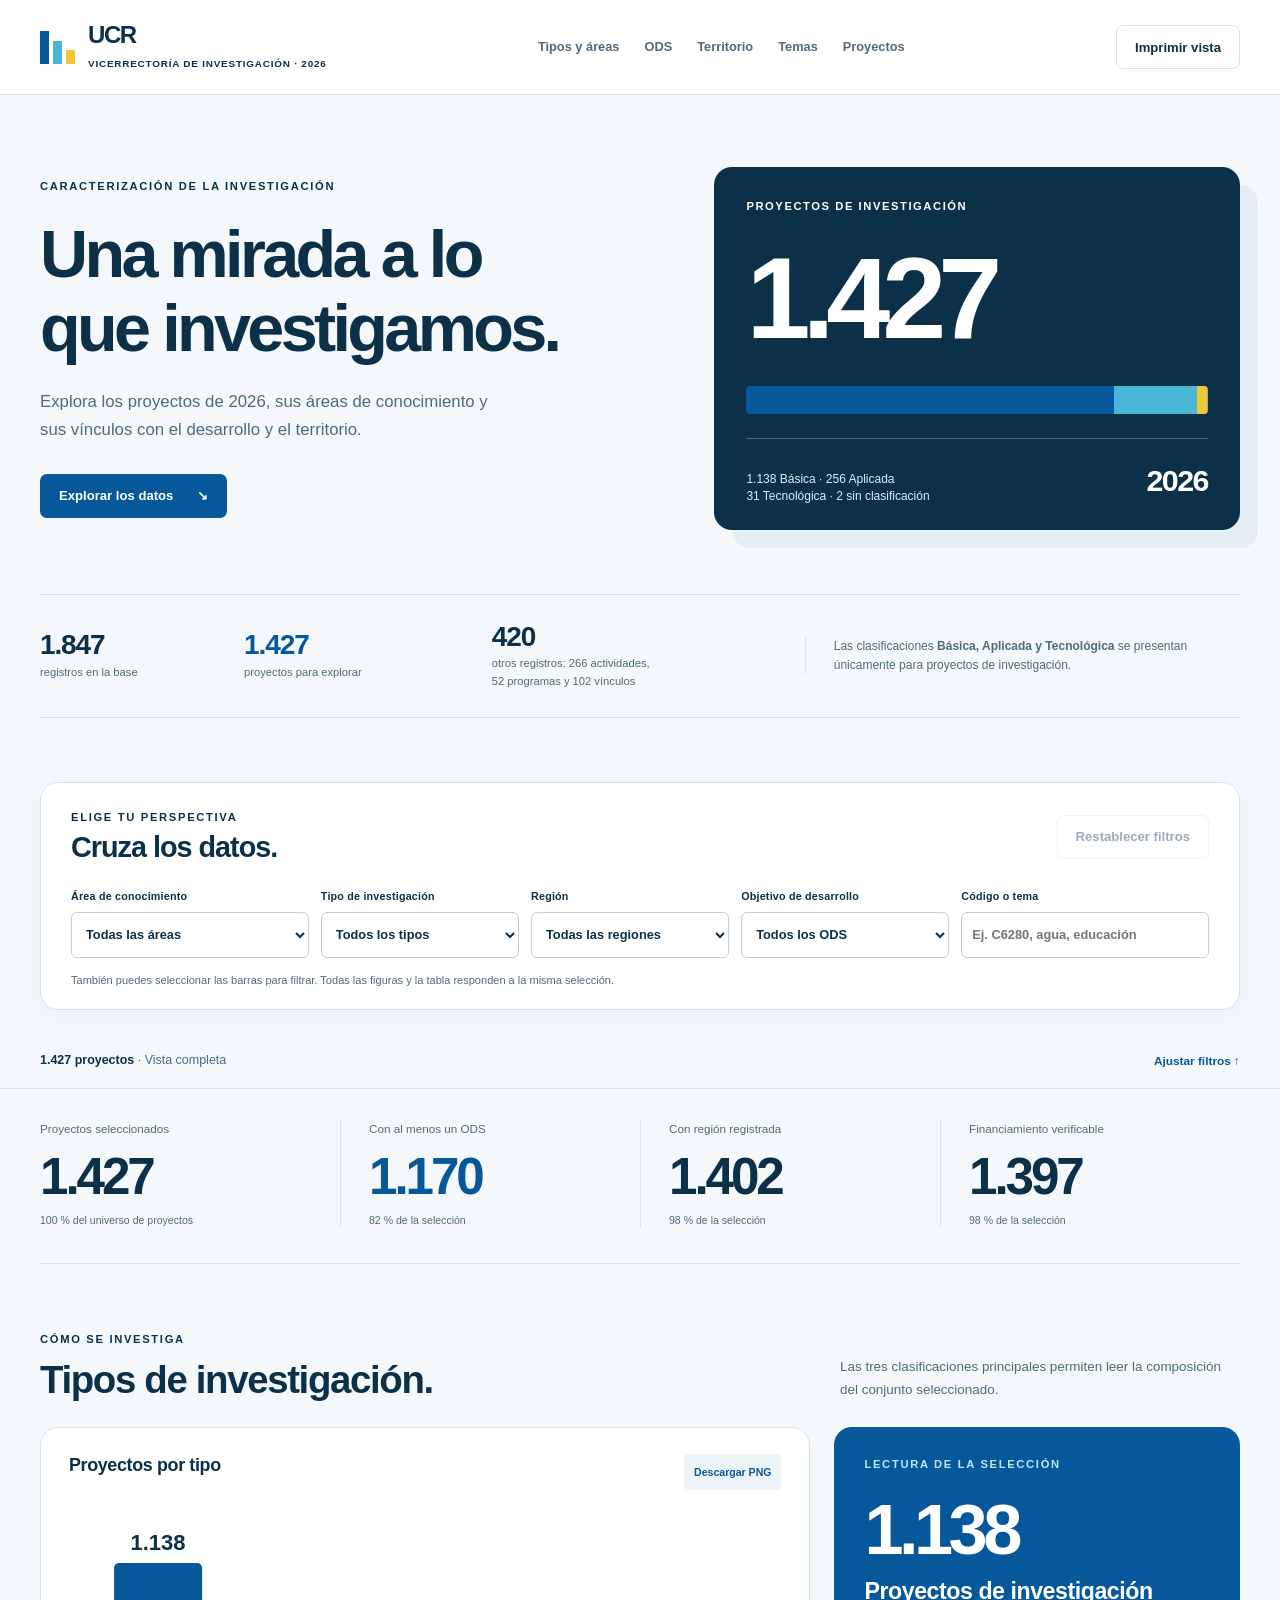
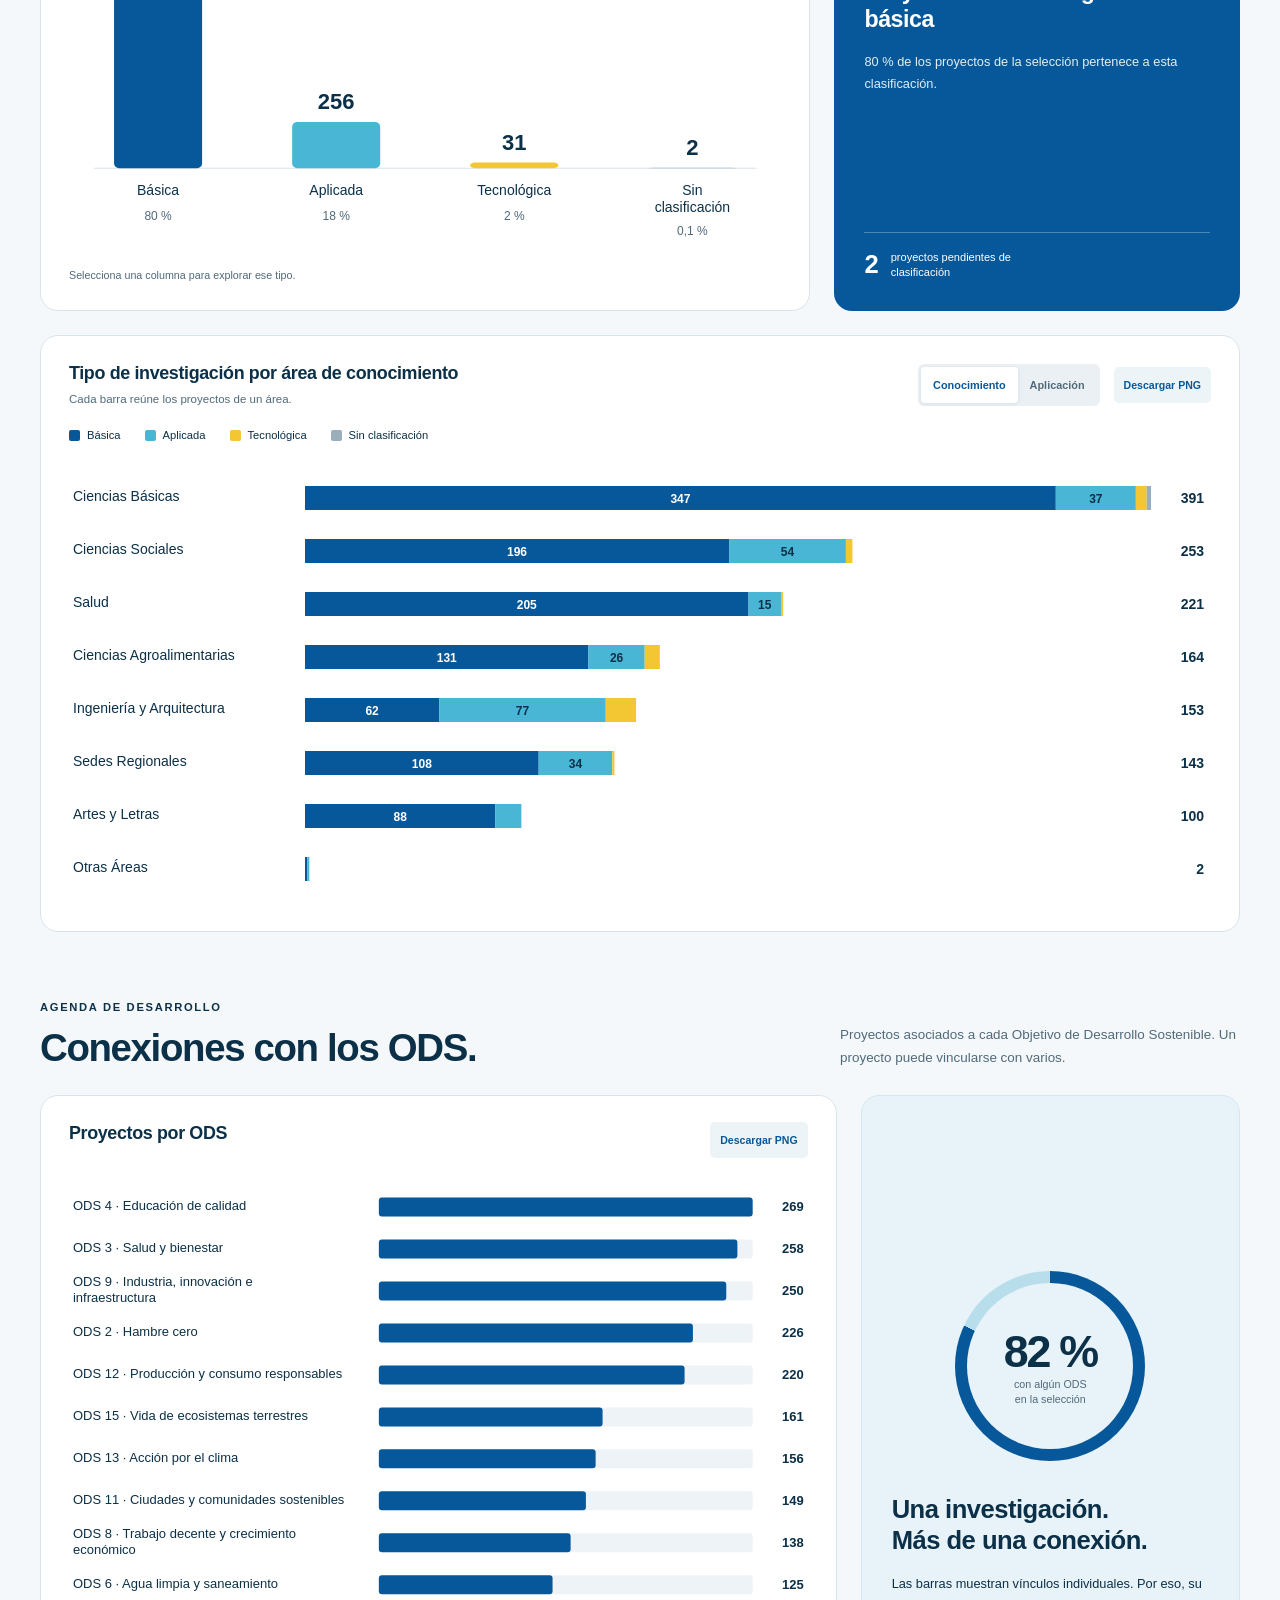
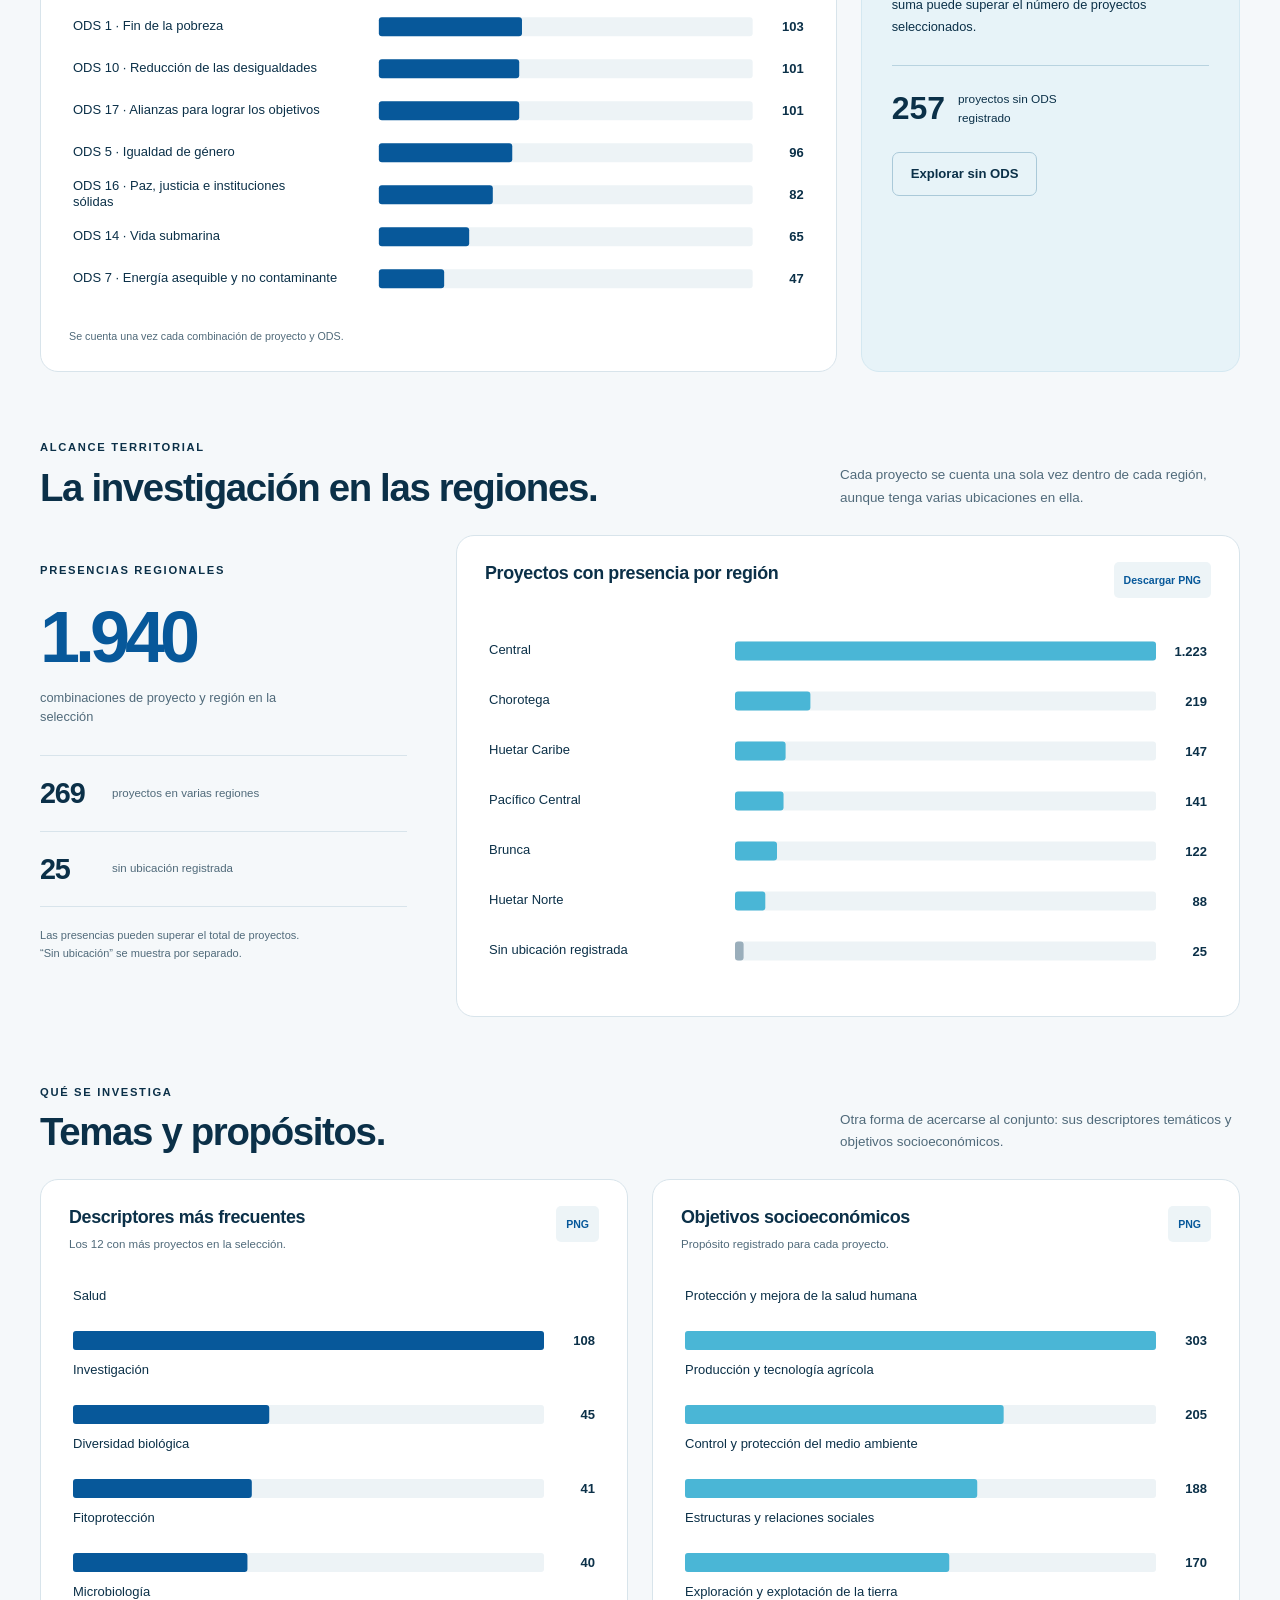
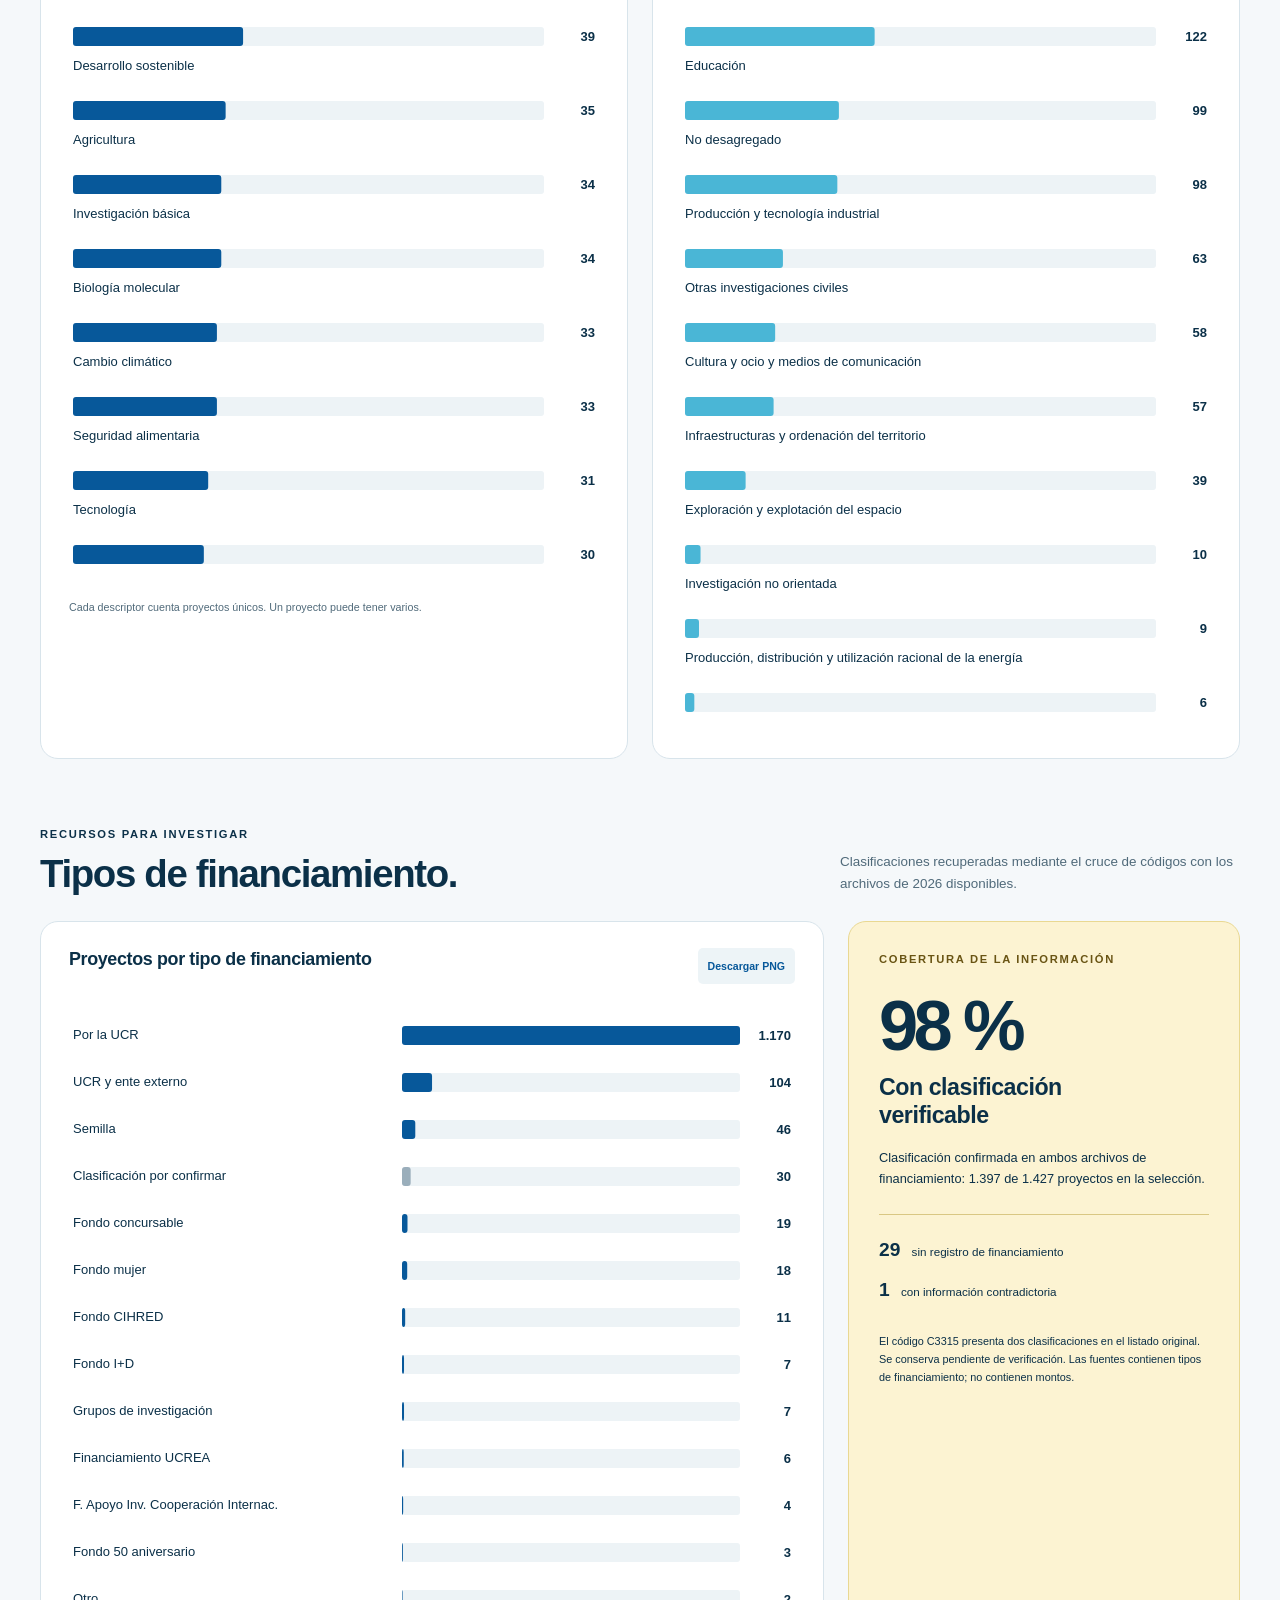
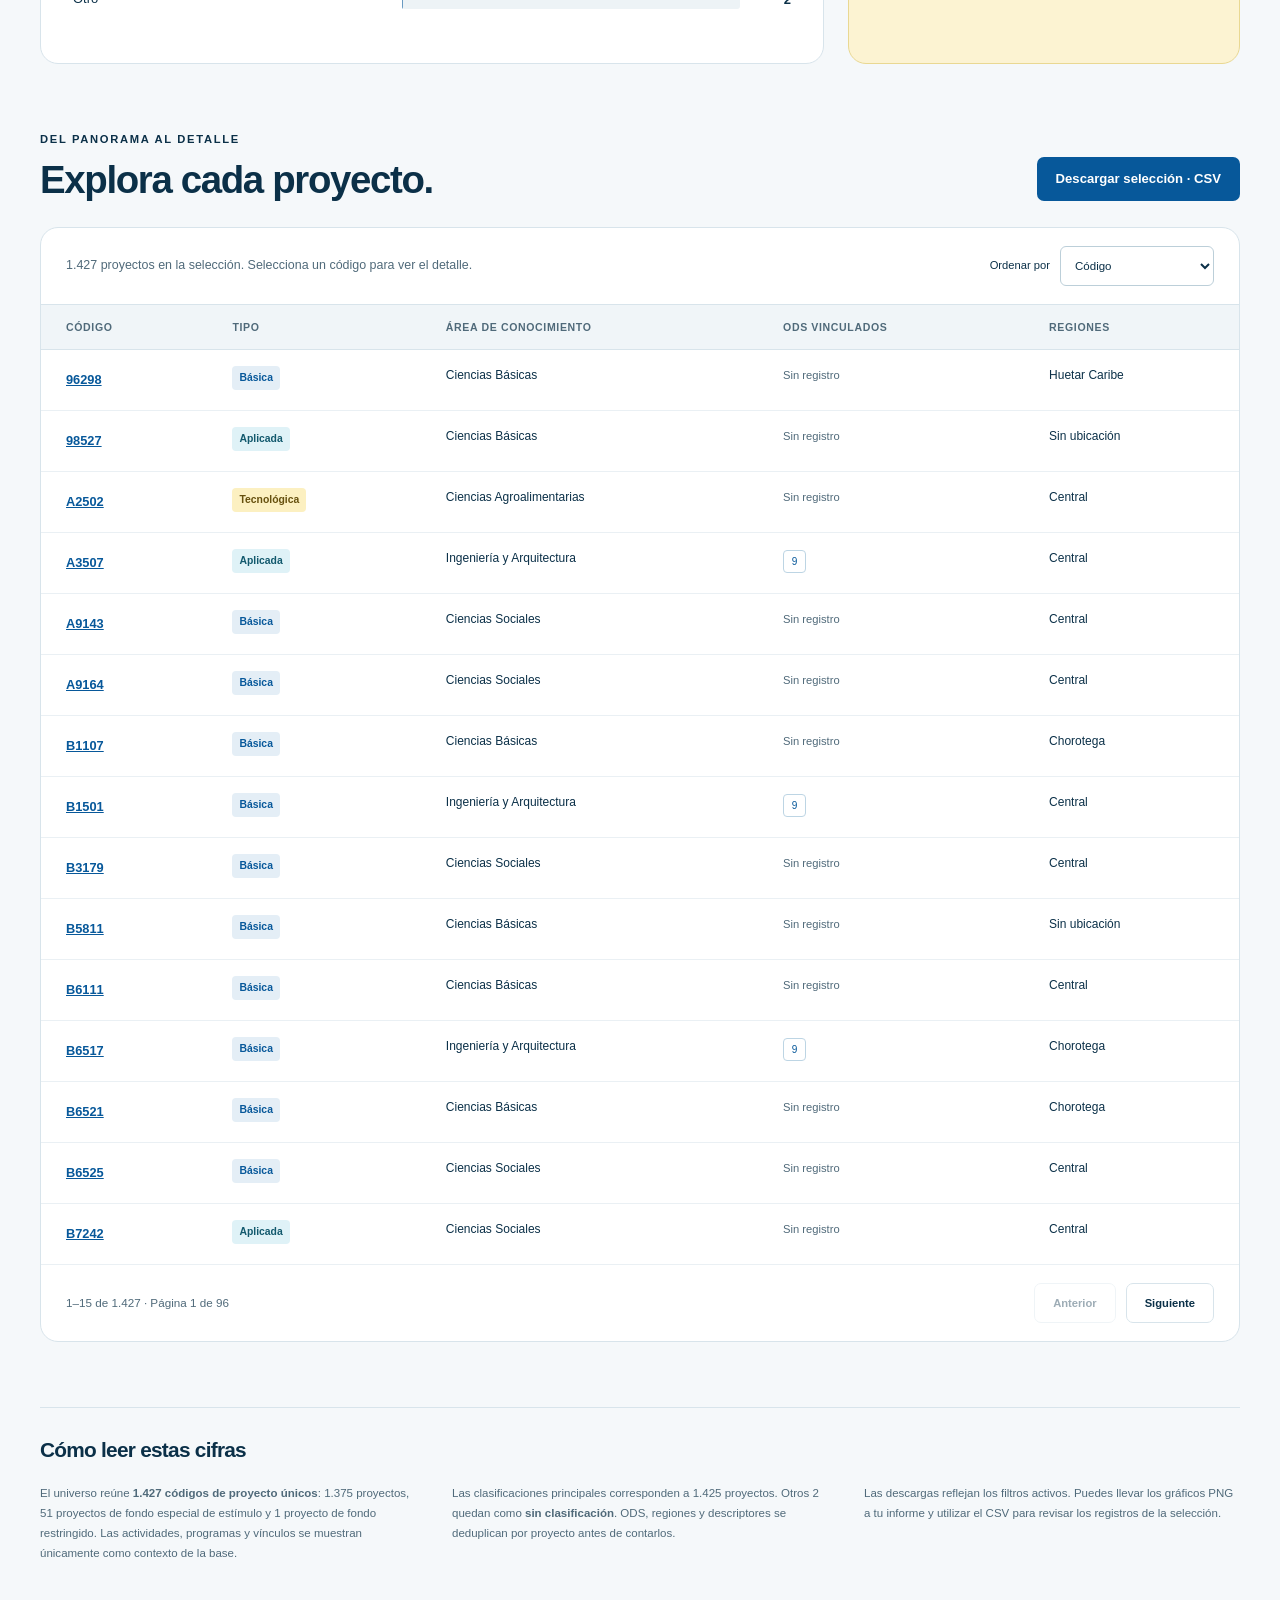
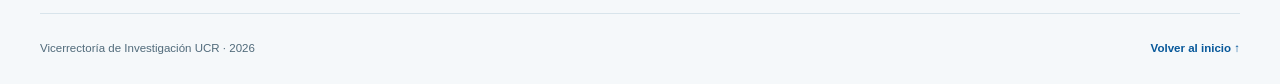
==== commit 2006a9c6: "Add files via upload" ====
--- a/index.html
+++ b/index.html
@@ -5,13 +5,13 @@
   <meta name="viewport" content="width=device-width, initial-scale=1">
   <meta name="theme-color" content="#07589A">
   <meta name="description" content="Explora la caracterización de los proyectos de investigación UCR 2026 por área, tipo, ODS, región y temas de investigación.">
-  <title>Investigación UCR 2026 | Explorador de proyectos</title>
-
-
-
-
-
-  <meta name="ucr-release" content="20261016-integrado-2">
+  <title>Vicerrectoría de Investigación UCR 2026 | Explorador de proyectos</title>
+
+
+
+
+
+  <meta name="ucr-release" content="20261016-integrado-3">
 <style>
 :root{--blue:#07589A;--cyan:#4AB6D6;--yellow:#F3C633;--ink:#0B3048;--muted:#506A7A;--paper:#F5F8FA;--line:#D8E4EB;--white:#FFF;--grey:#9AAEBB;--radius:18px;--body:"Trebuchet MS","Avenir Next",sans-serif;--display:"Bahnschrift","Avenir Next","Trebuchet MS",sans-serif}
 *{box-sizing:border-box}html{scroll-behavior:smooth;scroll-padding-top:78px}body{margin:0;color:var(--ink);background:var(--paper);font-family:var(--body);font-size:16px;line-height:1.55}button,input,select{font:inherit}button,a,input,select{-webkit-tap-highlight-color:transparent}button,a{touch-action:manipulation}button{cursor:pointer}a{color:var(--blue)}button:disabled{cursor:default;opacity:.4}button:focus-visible,a:focus-visible,input:focus-visible,select:focus-visible,svg [role=button]:focus-visible{outline:3px solid #97720C;outline-offset:4px}svg [role=button]{cursor:pointer}svg [role=button]:hover{opacity:.78}svg [role=button]:focus-visible{outline-offset:-2px}h1,h2,h3,p{margin:0}h1,h2,h3{font-family:var(--display);line-height:1.12;letter-spacing:-.035em}h2{font-size:clamp(1.8rem,3vw,2.8rem);font-weight:650}h3{font-size:1.12rem;letter-spacing:-.02em;line-height:1.3}.page-width{width:min(1280px,calc(100% - 80px));margin-inline:auto}.eyebrow{text-transform:uppercase;font-size:.7rem;font-weight:700;letter-spacing:.15em;line-height:1.4}.button{display:inline-flex;align-items:center;justify-content:center;gap:24px;min-height:44px;padding:10px 18px;border:1px solid transparent;border-radius:7px;text-decoration:none;font-weight:700;font-size:.82rem;line-height:1.3}.button.primary{background:var(--blue);color:#FFF}.button.primary:hover{background:#06467C}.button.quiet{background:transparent;border-color:var(--line);color:var(--ink)}.button.quiet:hover{background:#E8F0F4}.text-button{border:0;background:none;color:var(--blue);font-weight:700;text-decoration:underline;font-size:.8rem;min-height:44px}.skip-link{position:fixed;left:20px;top:-80px;z-index:100;background:#FFF;padding:14px}.skip-link:focus{top:14px}.masthead{display:flex;align-items:center;justify-content:space-between;padding:23px 40px;border-bottom:1px solid var(--line);background:var(--white);gap:25px}.brand{display:flex;align-items:center;gap:13px;text-decoration:none;color:var(--ink)}.brand strong{font-family:var(--display);font-size:1.5rem;letter-spacing:-.06em;line-height:1}.brand small{display:block;font-size:.62rem;font-weight:700;letter-spacing:.08em;text-transform:uppercase;margin-top:5px}.brand-mark{display:flex;align-items:flex-end;gap:4px;height:33px}.brand-mark i{width:9px;height:100%;background:var(--blue);display:block}.brand-mark i:nth-child(2){height:23px;background:var(--cyan)}.brand-mark i:nth-child(3){height:14px;background:var(--yellow)}.masthead nav{display:flex;gap:25px}.masthead nav a{font-size:.8rem;color:var(--muted);text-decoration:none;font-weight:700;padding-block:9px}.masthead nav a:hover{color:var(--blue)}
@@ -46,7 +46,7 @@
 <div id="load-status" class="loading-banner" role="status" aria-live="polite">Preparando el explorador de 1.427 proyectos…</div>
   <a class="skip-link" href="#filtros">Ir a los filtros</a>
   <header class="masthead">
-    <a class="brand" href="#inicio" aria-label="Investigación UCR, inicio"><span class="brand-mark" aria-hidden="true"><i></i><i></i><i></i></span><span><strong>UCR</strong><small>Investigación · 2026</small></span></a>
+    <a class="brand" href="#inicio" aria-label="Vicerrectoría de Investigación UCR, inicio"><span class="brand-mark" aria-hidden="true"><i></i><i></i><i></i></span><span><strong>UCR</strong><small>Vicerrectoría de Investigación · 2026</small></span></a>
     <nav aria-label="Secciones del explorador">
       <a href="#tipologia">Tipos y áreas</a><a href="#ods">ODS</a><a href="#territorio">Territorio</a><a href="#temas">Temas</a><a href="#proyectos">Proyectos</a>
     </nav>
@@ -150,7 +150,7 @@
       <section class="methodology" aria-labelledby="method-title"><h2 id="method-title">Cómo leer estas cifras</h2><div><p>El universo reúne <b>1.427 códigos de proyecto únicos</b>: 1.375 proyectos, 51 proyectos de fondo especial de estímulo y 1 proyecto de fondo restringido. Las actividades, programas y vínculos se muestran únicamente como contexto de la base.</p><p>Las clasificaciones principales corresponden a 1.425 proyectos. Otros 2 quedan como <b>sin clasificación</b>. ODS, regiones y descriptores se deduplican por proyecto antes de contarlos.</p><p>Las descargas reflejan los filtros activos. Puedes llevar los gráficos PNG a tu informe y utilizar el CSV para revisar los registros de la selección.</p></div></section>
     </div>
   </main>
-  <footer class="page-width"><span>Investigación UCR · 2026</span><a href="#inicio">Volver al inicio ↑</a></footer>
+  <footer class="page-width"><span>Vicerrectoría de Investigación UCR · 2026</span><a href="#inicio">Volver al inicio ↑</a></footer>
   <dialog id="project-dialog" aria-labelledby="dialog-title"><div class="dialog-top"><p class="eyebrow">Detalle del proyecto</p><button id="close-dialog" type="button" class="button quiet">Cerrar ×</button></div><h2 id="dialog-title"></h2><div id="dialog-content"></div></dialog>
   <div id="toast" class="toast" role="status" aria-live="polite"></div>
   <noscript><p class="no-script">Activa JavaScript para explorar los filtros y los gráficos.</p></noscript>
@@ -545,7 +545,7 @@
       const outputHeight = top + height + 54 + noteLines.length * 18 + legendHeight;
       const root = svgNode('svg', { xmlns: svgNS, width: width + 64, height: outputHeight, viewBox: `0 0 ${width + 64} ${outputHeight}`, 'font-family': 'Trebuchet MS, sans-serif' });
       root.append(svgNode('rect', { width: '100%', height: '100%', fill: '#FFFFFF' }));
-      svgText(root, 32, 35, 'INVESTIGACIÓN UCR · 2026', { fill: '#07589A', 'font-size': 11, 'font-weight': 'bold', 'letter-spacing': 2 });
+      svgText(root, 32, 35, 'VICERRECTORÍA DE INVESTIGACIÓN UCR · 2026', { fill: '#07589A', 'font-size': 11, 'font-weight': 'bold', 'letter-spacing': 2 });
       svgText(root, 32, 66, source.dataset.title, { 'font-size': 23, 'font-weight': 'bold' });
       scopeLines.forEach((line, index) => svgText(root, 32, 90 + index * 18, `${index === 0 ? `${number(selected.length)} proyectos · ` : ''}${line}`, { 'font-size': 12, fill: '#506A7A' }));
       const chart = source.cloneNode(true);
@@ -603,7 +603,7 @@
 })();
 
   document.getElementById('load-status').hidden = true;
-  document.documentElement.dataset.explorerReady = '20261016-integrado-2';
+  document.documentElement.dataset.explorerReady = '20261016-integrado-3';
 } catch (error) {
   const status = document.getElementById('load-status');
   status.hidden = false;
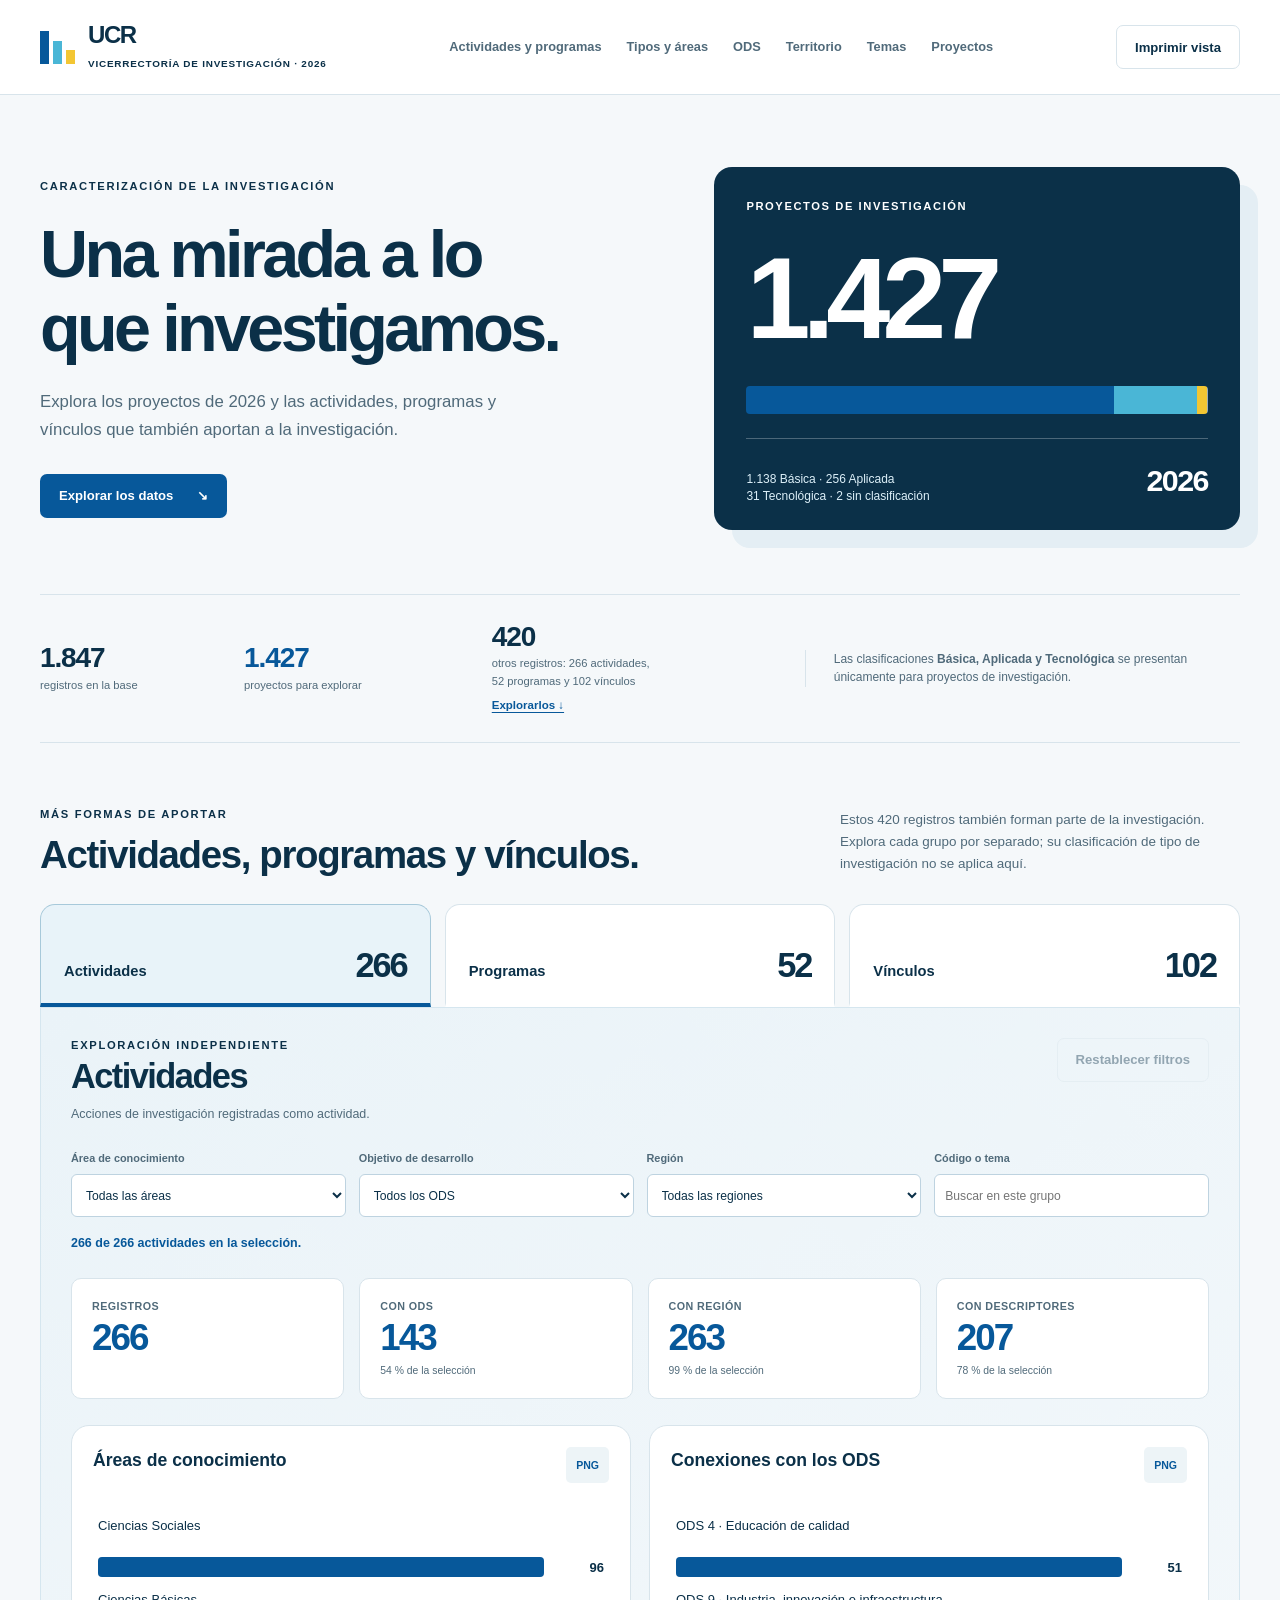
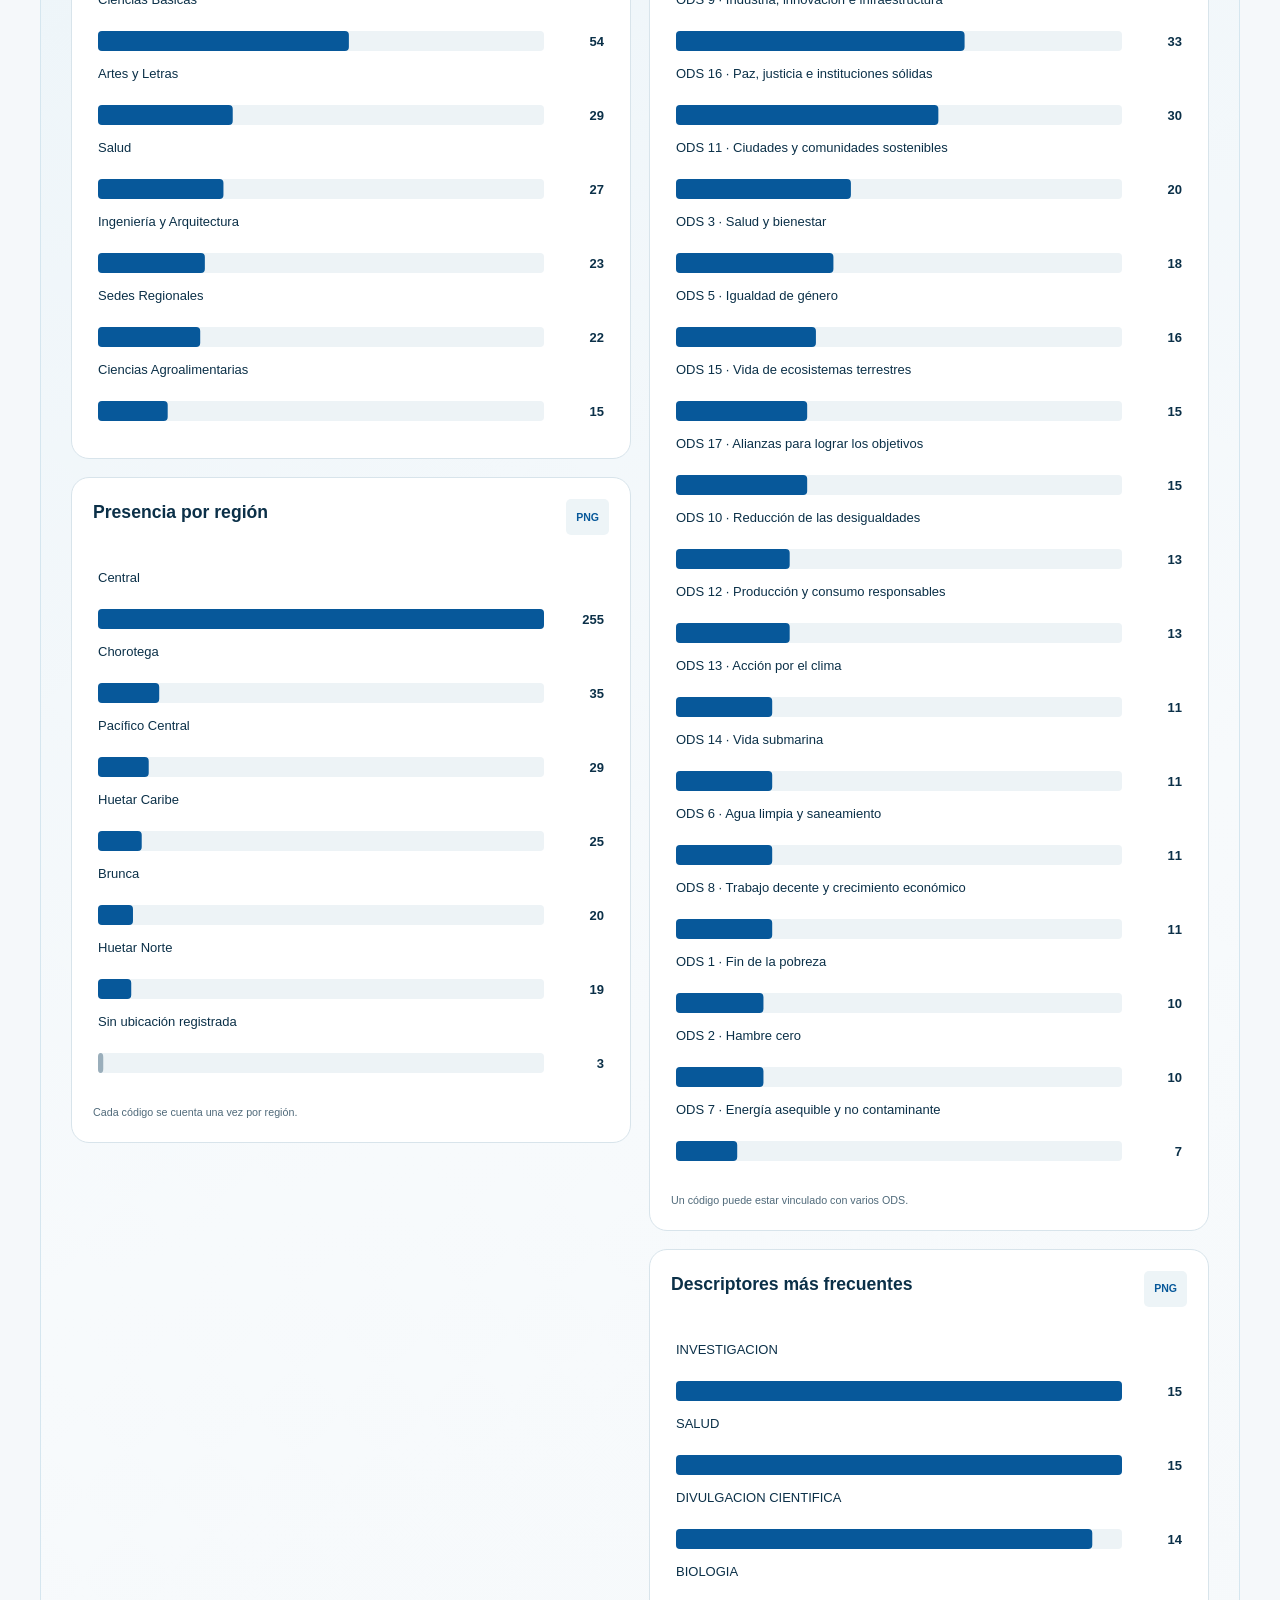
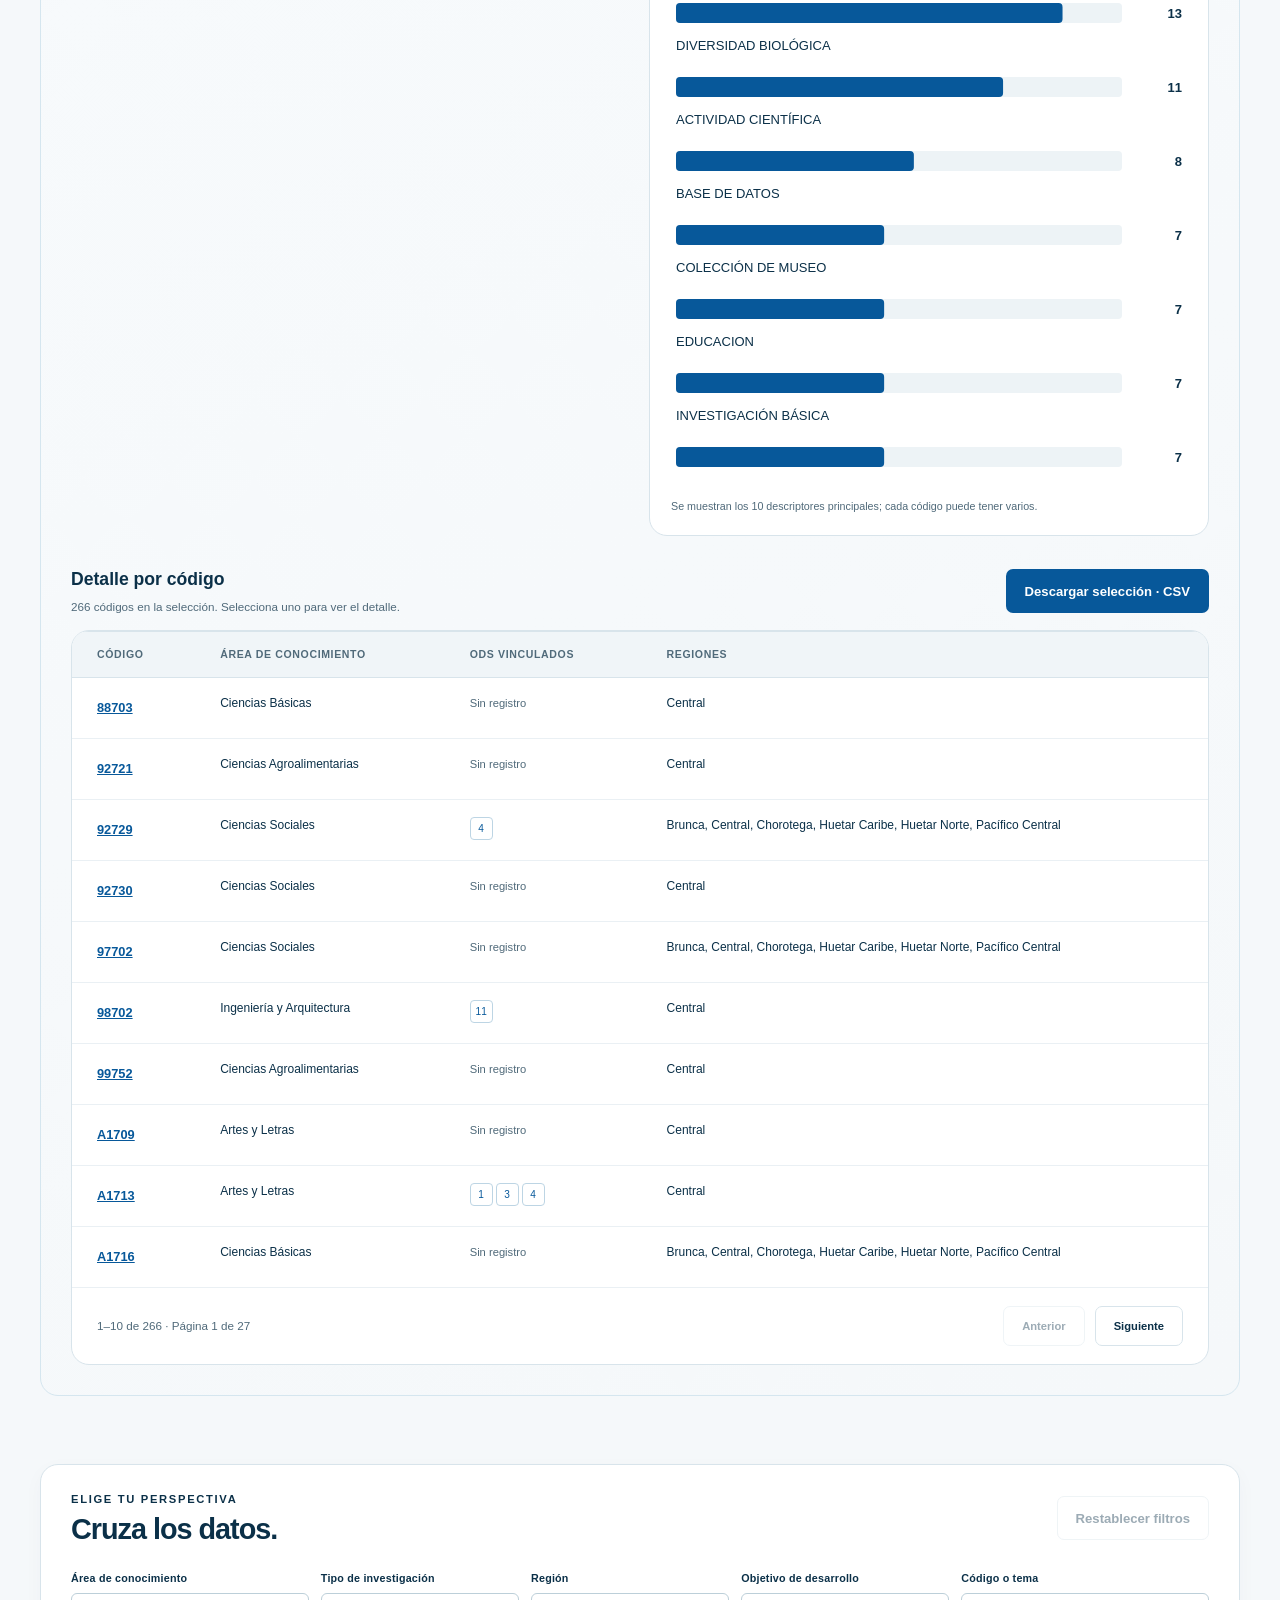
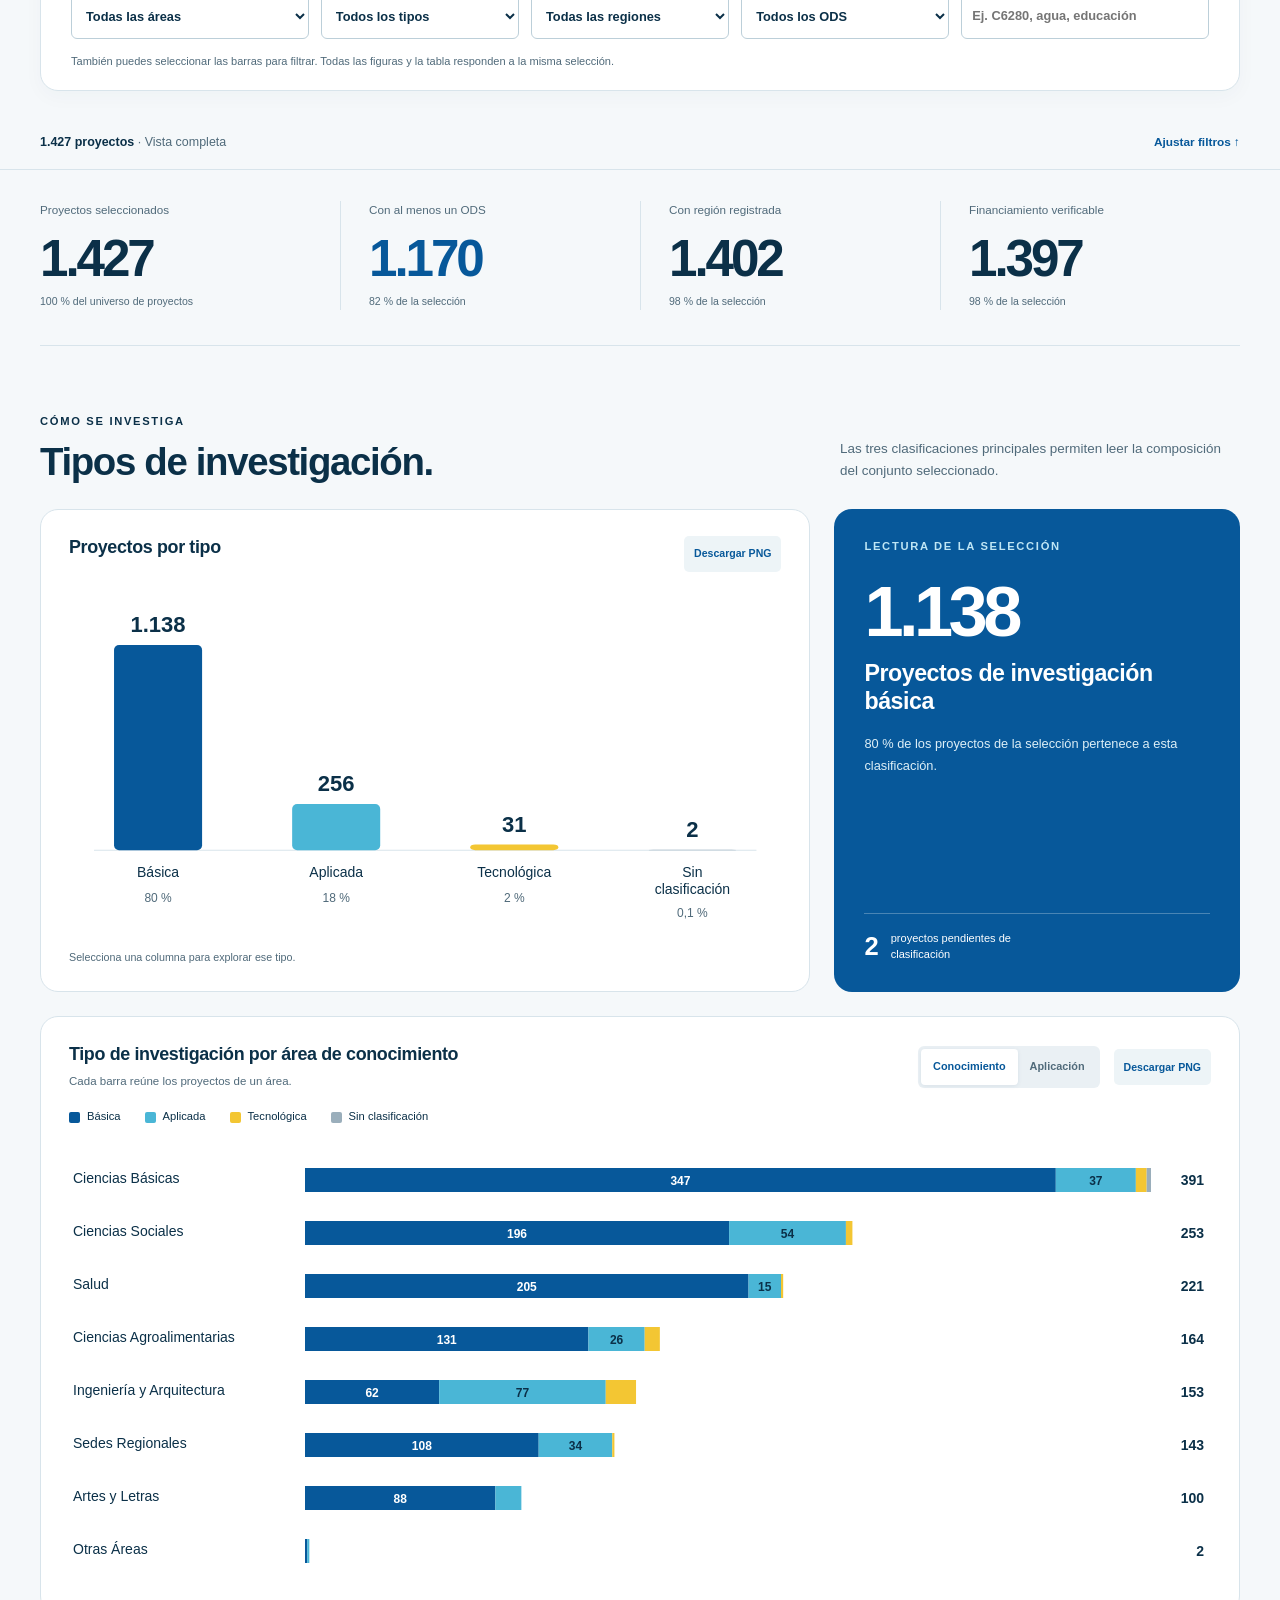
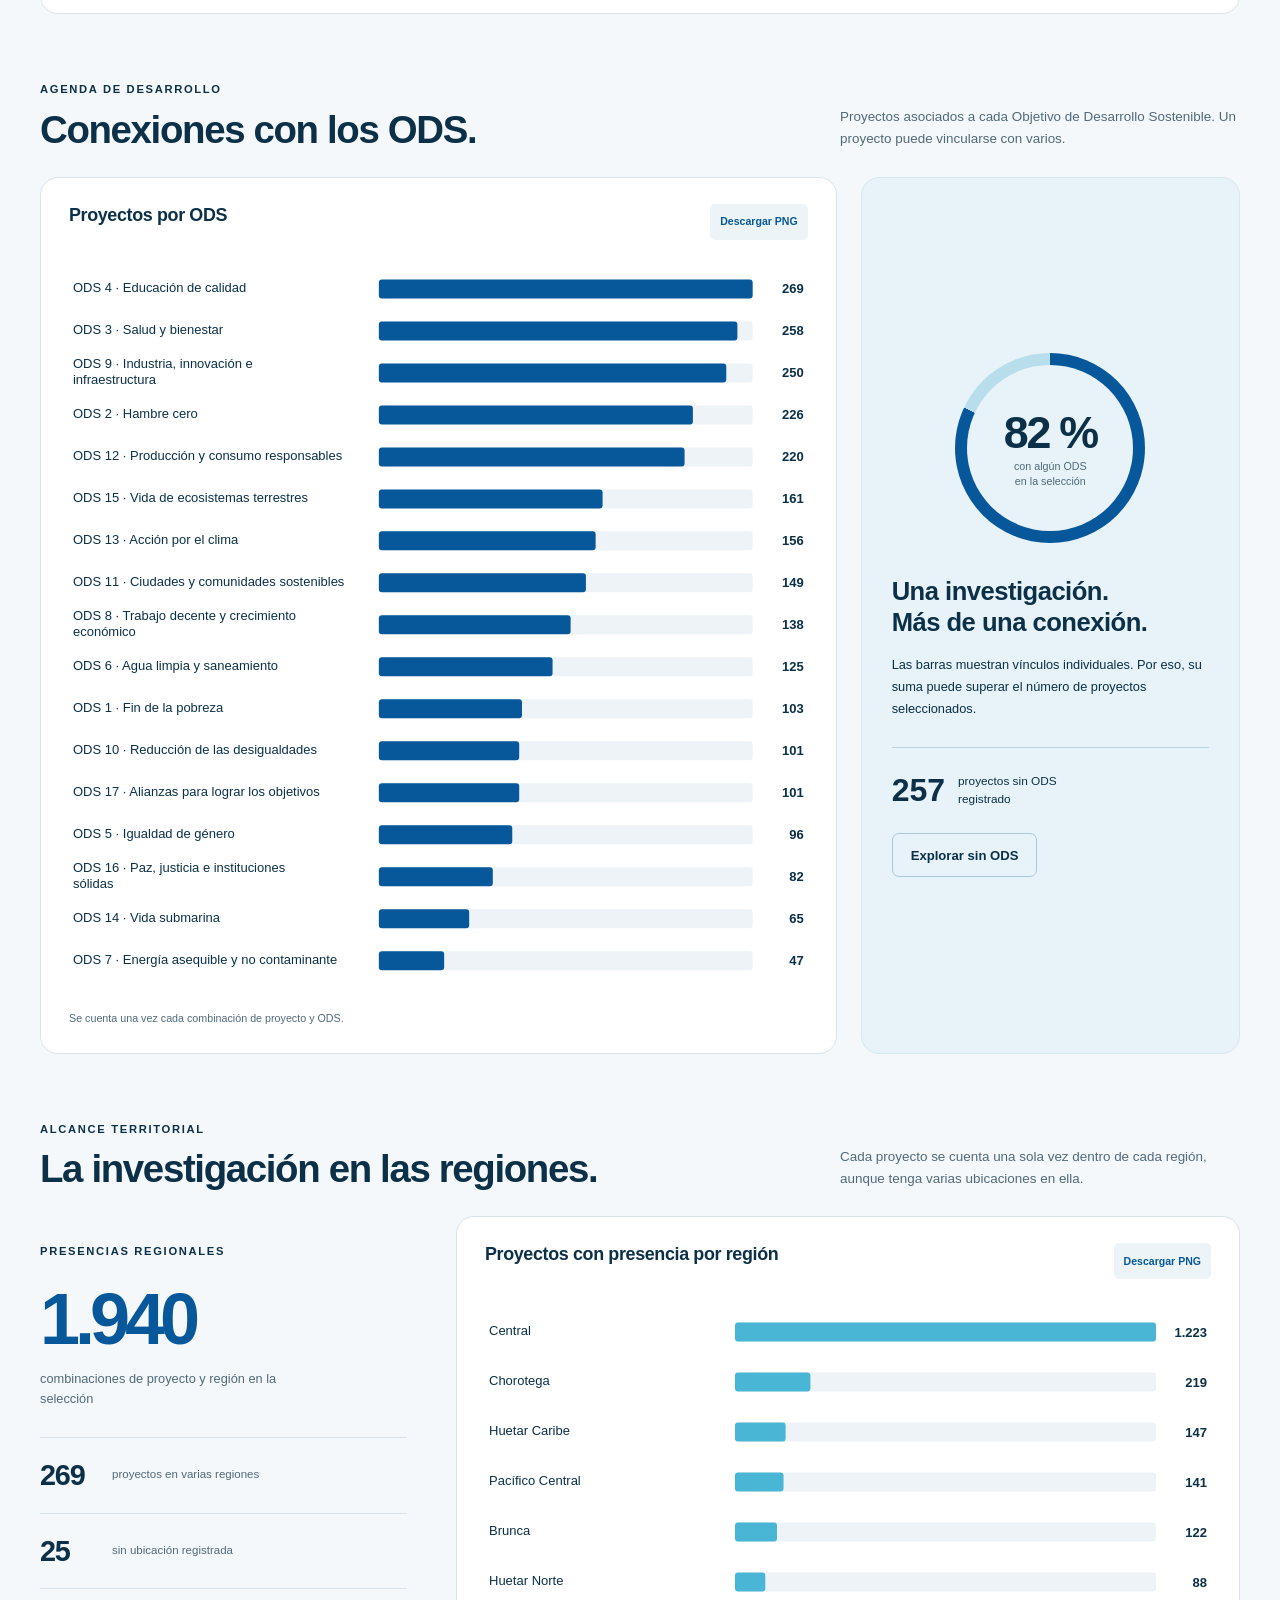
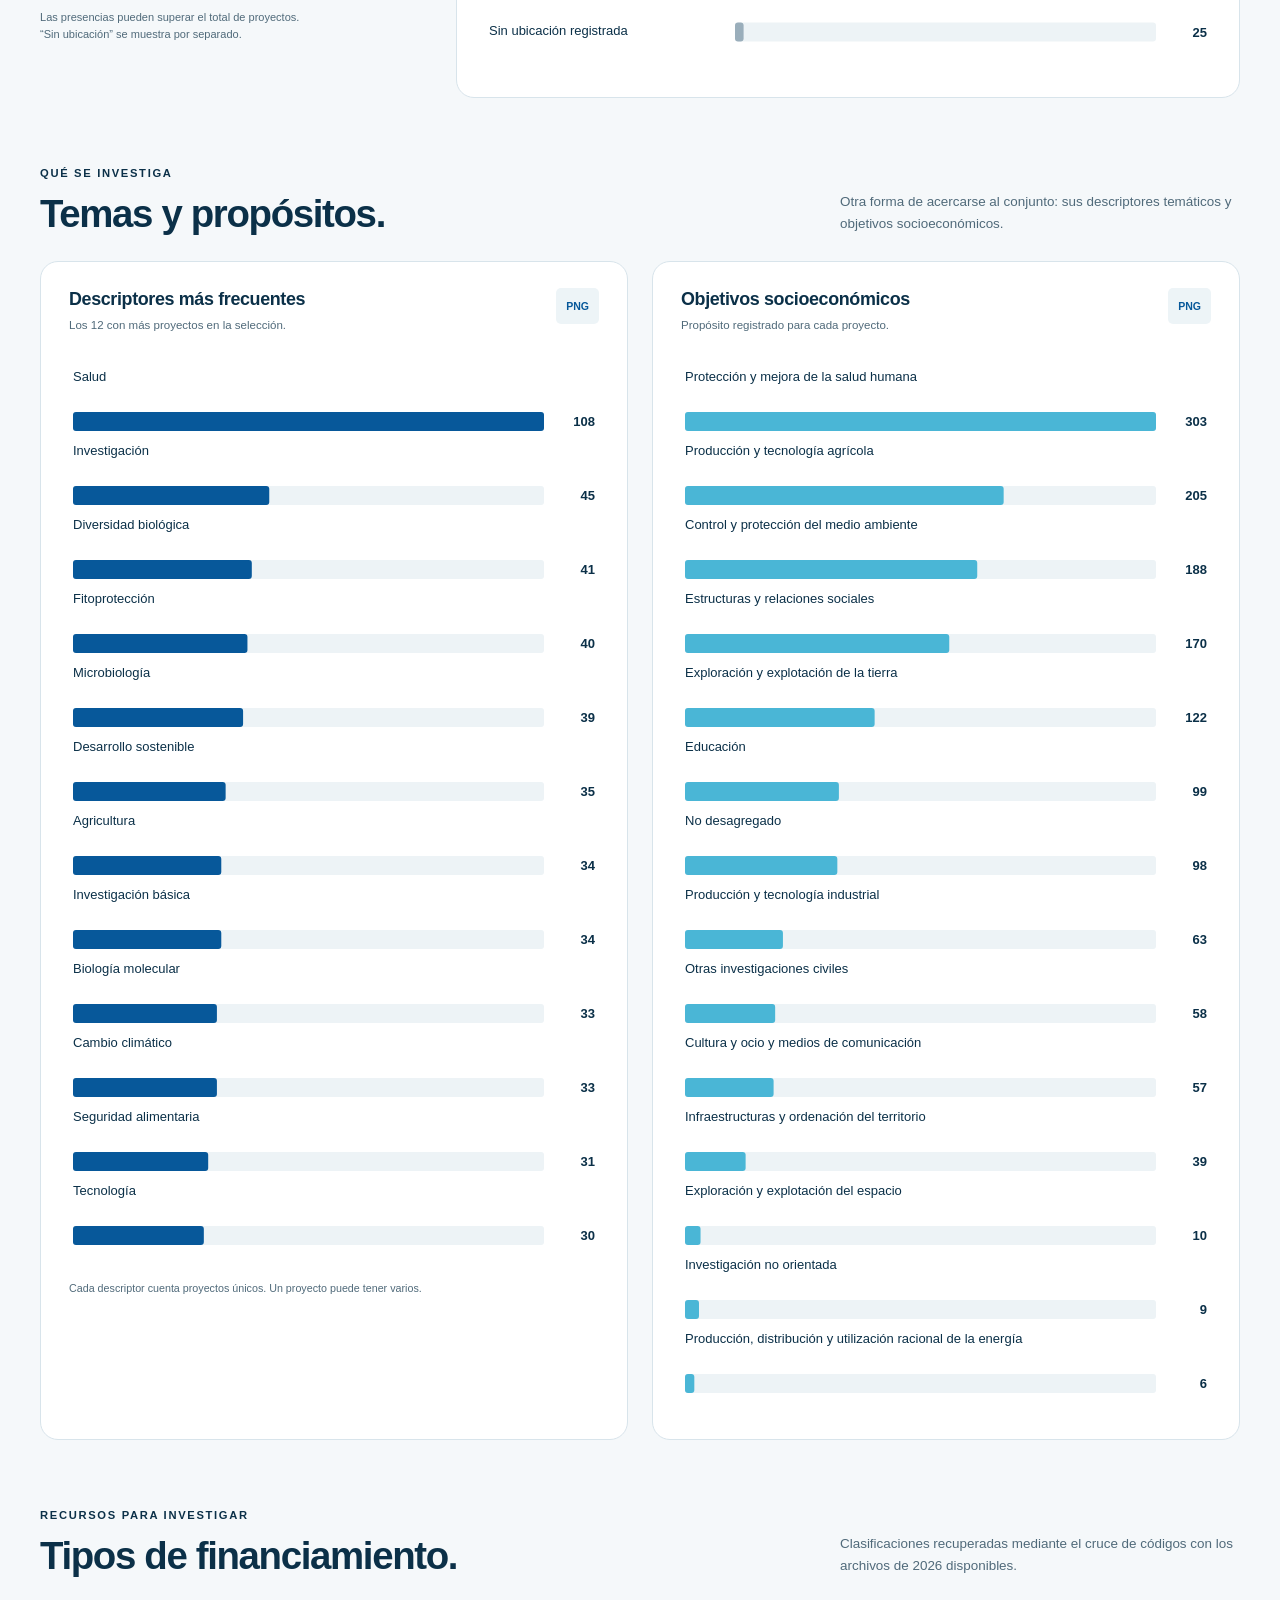
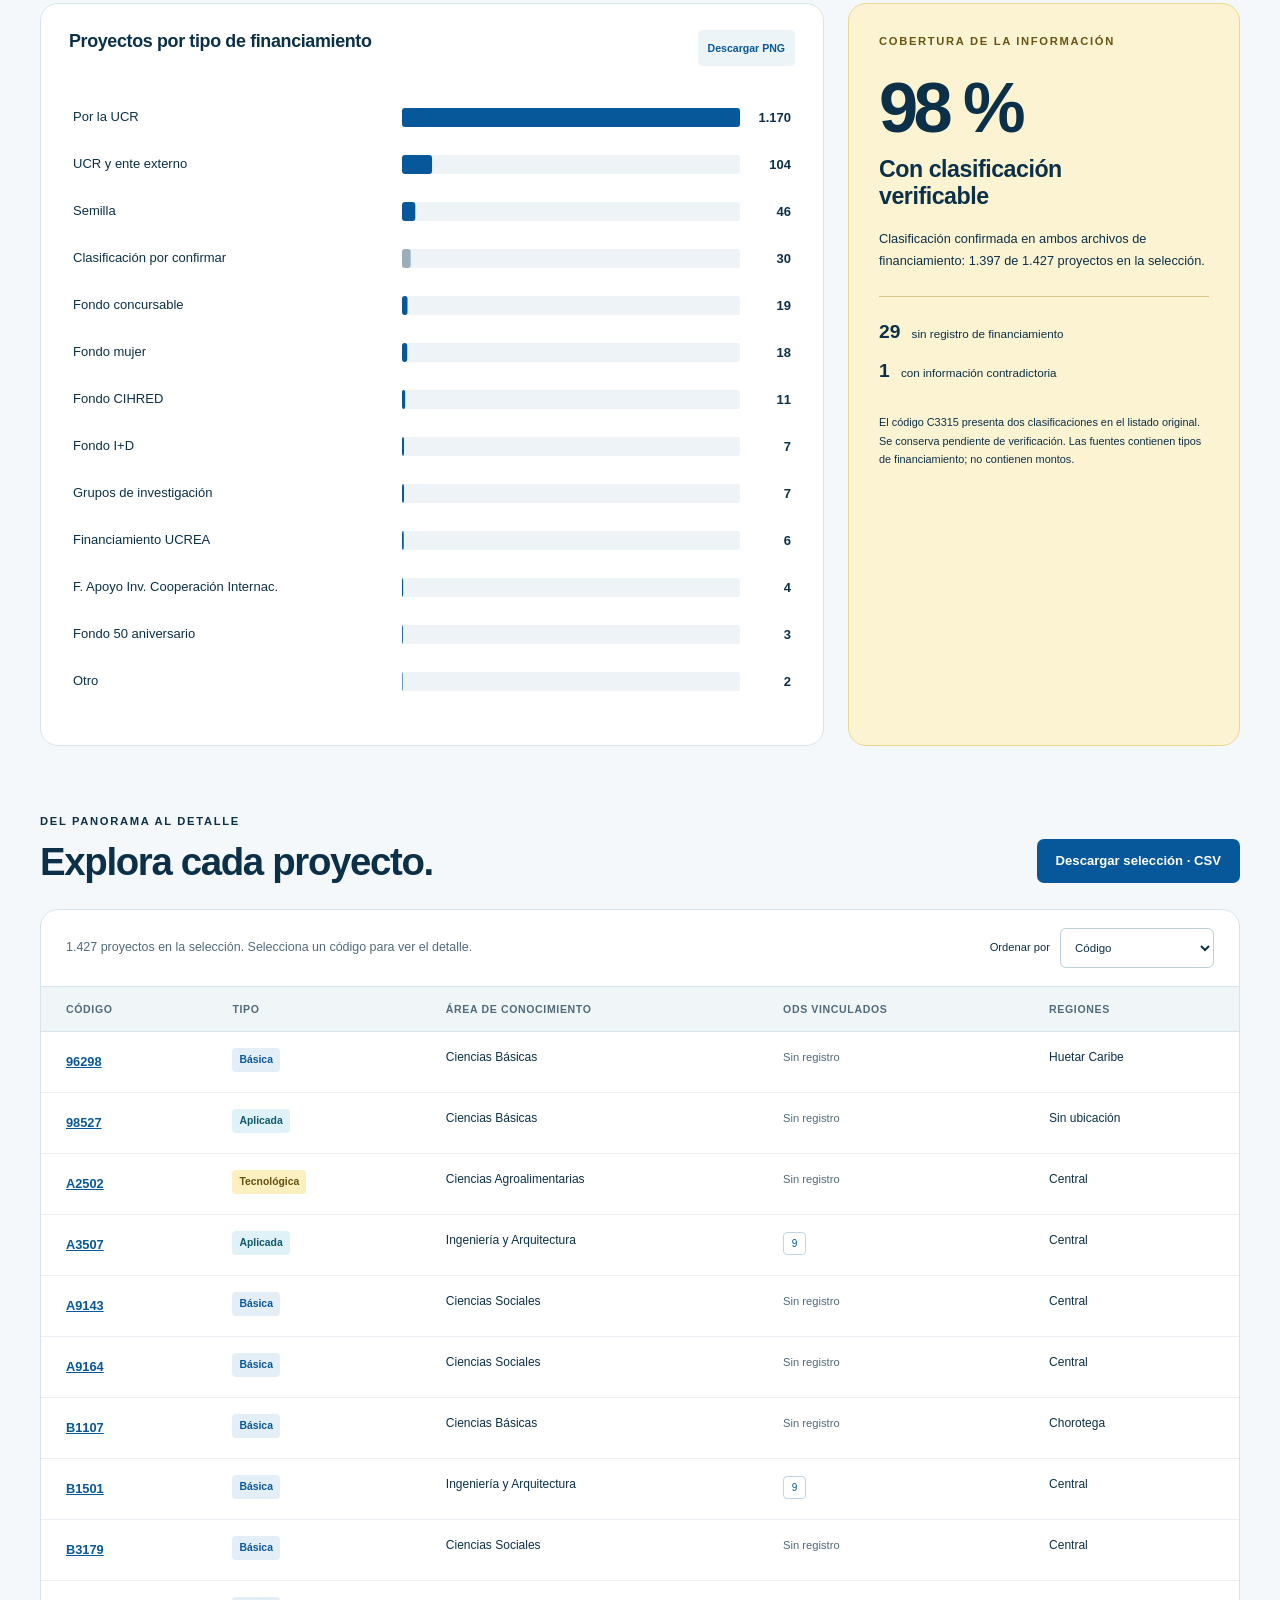
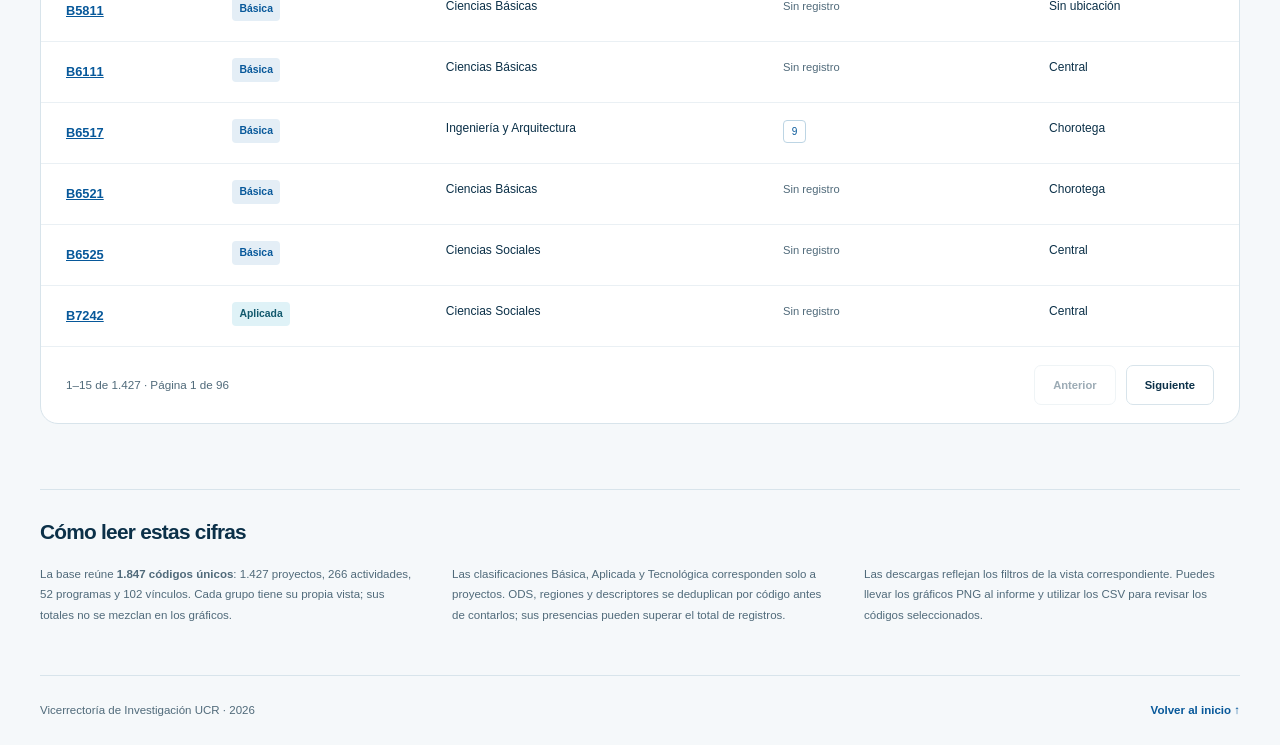
==== commit 55dc24af: "Add files via upload" ====
--- a/index.html
+++ b/index.html
@@ -4,14 +4,15 @@
   <meta charset="utf-8">
   <meta name="viewport" content="width=device-width, initial-scale=1">
   <meta name="theme-color" content="#07589A">
-  <meta name="description" content="Explora la caracterización de los proyectos de investigación UCR 2026 por área, tipo, ODS, región y temas de investigación.">
-  <title>Vicerrectoría de Investigación UCR 2026 | Explorador de proyectos</title>
-
-
-
-
-
-  <meta name="ucr-release" content="20261016-integrado-3">
+  <meta name="description" content="Explora los proyectos, actividades, programas y vínculos de investigación UCR 2026 por área, ODS, región y temas.">
+  <title>Vicerrectoría de Investigación UCR 2026 | Explorador de investigación</title>
+
+
+
+
+
+
+  <meta name="ucr-release" content="20261019-aportes-1">
 <style>
 :root{--blue:#07589A;--cyan:#4AB6D6;--yellow:#F3C633;--ink:#0B3048;--muted:#506A7A;--paper:#F5F8FA;--line:#D8E4EB;--white:#FFF;--grey:#9AAEBB;--radius:18px;--body:"Trebuchet MS","Avenir Next",sans-serif;--display:"Bahnschrift","Avenir Next","Trebuchet MS",sans-serif}
 *{box-sizing:border-box}html{scroll-behavior:smooth;scroll-padding-top:78px}body{margin:0;color:var(--ink);background:var(--paper);font-family:var(--body);font-size:16px;line-height:1.55}button,input,select{font:inherit}button,a,input,select{-webkit-tap-highlight-color:transparent}button,a{touch-action:manipulation}button{cursor:pointer}a{color:var(--blue)}button:disabled{cursor:default;opacity:.4}button:focus-visible,a:focus-visible,input:focus-visible,select:focus-visible,svg [role=button]:focus-visible{outline:3px solid #97720C;outline-offset:4px}svg [role=button]{cursor:pointer}svg [role=button]:hover{opacity:.78}svg [role=button]:focus-visible{outline-offset:-2px}h1,h2,h3,p{margin:0}h1,h2,h3{font-family:var(--display);line-height:1.12;letter-spacing:-.035em}h2{font-size:clamp(1.8rem,3vw,2.8rem);font-weight:650}h3{font-size:1.12rem;letter-spacing:-.02em;line-height:1.3}.page-width{width:min(1280px,calc(100% - 80px));margin-inline:auto}.eyebrow{text-transform:uppercase;font-size:.7rem;font-weight:700;letter-spacing:.15em;line-height:1.4}.button{display:inline-flex;align-items:center;justify-content:center;gap:24px;min-height:44px;padding:10px 18px;border:1px solid transparent;border-radius:7px;text-decoration:none;font-weight:700;font-size:.82rem;line-height:1.3}.button.primary{background:var(--blue);color:#FFF}.button.primary:hover{background:#06467C}.button.quiet{background:transparent;border-color:var(--line);color:var(--ink)}.button.quiet:hover{background:#E8F0F4}.text-button{border:0;background:none;color:var(--blue);font-weight:700;text-decoration:underline;font-size:.8rem;min-height:44px}.skip-link{position:fixed;left:20px;top:-80px;z-index:100;background:#FFF;padding:14px}.skip-link:focus{top:14px}.masthead{display:flex;align-items:center;justify-content:space-between;padding:23px 40px;border-bottom:1px solid var(--line);background:var(--white);gap:25px}.brand{display:flex;align-items:center;gap:13px;text-decoration:none;color:var(--ink)}.brand strong{font-family:var(--display);font-size:1.5rem;letter-spacing:-.06em;line-height:1}.brand small{display:block;font-size:.62rem;font-weight:700;letter-spacing:.08em;text-transform:uppercase;margin-top:5px}.brand-mark{display:flex;align-items:flex-end;gap:4px;height:33px}.brand-mark i{width:9px;height:100%;background:var(--blue);display:block}.brand-mark i:nth-child(2){height:23px;background:var(--cyan)}.brand-mark i:nth-child(3){height:14px;background:var(--yellow)}.masthead nav{display:flex;gap:25px}.masthead nav a{font-size:.8rem;color:var(--muted);text-decoration:none;font-weight:700;padding-block:9px}.masthead nav a:hover{color:var(--blue)}
@@ -38,17 +39,55 @@
   .circle-stat::before { inset: 9px; }
   .two-charts .chart { max-height: none; }
 }
+.scope-link { color: var(--blue); font-size: .72rem; font-weight: 700; margin-top: 4px; text-underline-offset: 3px; }
+.other-section { padding-top: 0; margin-bottom: 68px; }
+.other-section .section-heading { margin-bottom: 28px; }
+.other-tabs { display: grid; grid-template-columns: repeat(3, 1fr); gap: 14px; margin-bottom: 0; }
+.other-tabs button { display: flex; align-items: end; justify-content: space-between; gap: 10px; min-height: 103px; padding: 20px 23px; border: 1px solid var(--line); border-bottom: 4px solid transparent; border-radius: 15px 15px 0 0; color: var(--ink); background: #FFF; text-align: left; cursor: pointer; font-family: var(--body); }
+.other-tabs button:hover, .other-tabs button:focus-visible { background: #E8F3F9; }
+.other-tabs button[aria-pressed="true"] { border-color: #A7C9DA; border-bottom-color: var(--blue); background: #E8F3F9; }
+.other-tabs button:nth-child(2)[aria-pressed="true"] { border-bottom-color: var(--cyan); }
+.other-tabs button:nth-child(3)[aria-pressed="true"] { border-bottom-color: var(--yellow); }
+.other-tabs span { font-weight: 700; font-size: .92rem; }
+.other-tabs strong { font-family: var(--display); font-size: 2.15rem; line-height: 1; letter-spacing: -.06em; }
+.other-explorer { padding: 30px; background: linear-gradient(155deg, #EAF3F8 0%, #F7FAFC 46%, #F5F8FA 100%); border: 1px solid #D5E6EF; border-radius: 0 0 var(--radius) var(--radius); }
+.other-heading { display: flex; justify-content: space-between; align-items: start; gap: 20px; margin-bottom: 25px; }
+.other-heading h3 { font-family: var(--display); font-size: 2.15rem; line-height: 1.1; letter-spacing: -.045em; margin: 5px 0 9px; }
+.other-heading p:last-child { font-size: .78rem; color: var(--muted); }
+.other-filters { display: grid; grid-template-columns: repeat(4, 1fr); gap: 13px; }
+.other-filters label { display: flex; flex-direction: column; gap: 8px; color: var(--muted); font-size: .68rem; font-weight: 700; }
+.other-filters select, .other-filters input { min-width: 0; width: 100%; min-height: 43px; padding: 8px 10px; border: 1px solid #BED3E0; border-radius: 6px; background: #FFF; color: var(--ink); font: .76rem var(--body); }
+.other-filters select:focus-visible, .other-filters input:focus-visible { outline: 3px solid var(--yellow); outline-offset: 2px; }
+.other-selection-summary { font-size: .78rem; font-weight: 700; margin: 17px 0 0; color: var(--blue); }
+.other-metrics { display: grid; grid-template-columns: repeat(4, 1fr); gap: 15px; margin: 24px 0 26px; }
+.other-metrics article { display: flex; flex-direction: column; gap: 4px; padding: 19px 20px; min-height: 111px; border: 1px solid var(--line); border-radius: 10px; background: #FFF; }
+.other-metrics span { color: var(--muted); font-size: .67rem; font-weight: 700; text-transform: uppercase; letter-spacing: .04em; }
+.other-metrics strong { color: var(--blue); font: 700 2.3rem/1.1 var(--display); letter-spacing: -.055em; }
+.other-metrics small { font-size: .65rem; color: var(--muted); }
+.other-charts { display: grid; grid-template-columns: repeat(2, minmax(0, 1fr)); gap: 18px; }
+.other-chart-column { display: flex; flex-direction: column; gap: 18px; min-width: 0; }
+.other-charts .chart-card { padding: 21px; }
+.other-charts h4, .other-detail-heading h4 { font-family: var(--display); font-size: 1.1rem; margin: 0; }
+.other-charts .chart { display: block; width: 100%; height: auto; min-width: 0; }
+.other-charts .chart g[role="button"] { cursor: pointer; }
+.other-charts .chart g[role="button"]:focus-visible { outline: 2px solid var(--yellow); }
+.other-detail-heading { display: flex; justify-content: space-between; align-items: center; gap: 15px; margin: 30px 0 14px; }
+.other-detail-heading p { font-size: .73rem; color: var(--muted); margin-top: 5px; }
+.other-explorer table { min-width: 640px; }
+@media (max-width: 1100px) { .other-filters { grid-template-columns: repeat(2, 1fr); } .other-charts { grid-template-columns: 1fr; } }
+@media (max-width: 760px) { .other-section { margin-bottom: 40px; } .other-tabs { gap: 5px; } .other-tabs button { min-height: 84px; padding: 11px 9px; flex-direction: column; align-items: start; justify-content: end; gap: 5px; } .other-tabs span { font-size: .68rem; } .other-tabs strong { font-size: 1.7rem; } .other-explorer { padding: 20px 13px; } .other-heading h3 { font-size: 1.75rem; } .other-heading .button { padding: 7px; min-height: 38px; font-size: .63rem; } .other-filters { gap: 12px 9px; } .other-filters label { font-size: .64rem; } .other-metrics { grid-template-columns: repeat(2, 1fr); gap: 9px; } .other-metrics article { padding: 14px; min-height: 94px; } .other-metrics strong { font-size: 1.9rem; } .other-charts { gap: 14px; } .other-chart-column { gap: 14px; } .other-charts .chart-card { padding: 16px 10px; } .other-charts .chart-scroll > svg { min-width: 0; } .other-detail-heading { align-items: start; flex-direction: column; } }
+@media print { .other-tabs, .other-filters, .other-chips, #other-reset, .other-detail-heading, .other-explorer .project-table-card { display: none !important; } .other-section { margin-bottom: 20px; } .other-explorer { padding: 15px; } .other-charts { grid-template-columns: repeat(2, minmax(0, 1fr)); gap: 10px; } .other-charts .chart-card { break-inside: avoid; } .other-metrics { margin: 14px 0; } }
 
 .loading-banner{padding:12px 20px;background:#E7F3F8;color:#0B3048;text-align:center;font:14px 'Trebuchet MS',sans-serif}.loading-banner.error{background:#FCF3D2;border-bottom:1px solid #B18A12}.loading-banner[hidden]{display:none}
 </style>
 </head>
 <body>
-<div id="load-status" class="loading-banner" role="status" aria-live="polite">Preparando el explorador de 1.427 proyectos…</div>
+<div id="load-status" class="loading-banner" role="status" aria-live="polite">Preparando el explorador de 1.847 registros…</div>
   <a class="skip-link" href="#filtros">Ir a los filtros</a>
   <header class="masthead">
     <a class="brand" href="#inicio" aria-label="Vicerrectoría de Investigación UCR, inicio"><span class="brand-mark" aria-hidden="true"><i></i><i></i><i></i></span><span><strong>UCR</strong><small>Vicerrectoría de Investigación · 2026</small></span></a>
     <nav aria-label="Secciones del explorador">
-      <a href="#tipologia">Tipos y áreas</a><a href="#ods">ODS</a><a href="#territorio">Territorio</a><a href="#temas">Temas</a><a href="#proyectos">Proyectos</a>
+      <a href="#aportes">Actividades y programas</a><a href="#tipologia">Tipos y áreas</a><a href="#ods">ODS</a><a href="#territorio">Territorio</a><a href="#temas">Temas</a><a href="#proyectos">Proyectos</a>
     </nav>
     <button class="button quiet print-button" type="button">Imprimir vista</button>
   </header>
@@ -58,7 +97,7 @@
       <div class="hero-copy">
         <p class="eyebrow">Caracterización de la investigación</p>
         <h1>Una mirada a lo<br>que investigamos.</h1>
-        <p class="hero-intro">Explora los proyectos de 2026, sus áreas de conocimiento y sus vínculos con el desarrollo y el territorio.</p>
+        <p class="hero-intro">Explora los proyectos de 2026 y las actividades, programas y vínculos que también aportan a la investigación.</p>
         <a class="button primary" href="#filtros">Explorar los datos <span aria-hidden="true">↘</span></a>
       </div>
       <div class="hero-composition" aria-label="1.427 proyectos de investigación en 2026">
@@ -72,8 +111,46 @@
     <section class="scope page-width" aria-label="Alcance de la base">
       <div><strong>1.847</strong><span>registros en la base</span></div>
       <div class="scope-projects"><strong>1.427</strong><span>proyectos para explorar</span></div>
-      <div><strong>420</strong><span>otros registros: 266 actividades,<br>52 programas y 102 vínculos</span></div>
+      <div><strong>420</strong><span>otros registros: 266 actividades,<br>52 programas y 102 vínculos</span><a class="scope-link" href="#aportes">Explorarlos ↓</a></div>
       <p>Las clasificaciones <b>Básica, Aplicada y Tecnológica</b> se presentan únicamente para proyectos de investigación.</p>
+    </section>
+
+    <section id="aportes" class="other-section page-width section-block" aria-labelledby="other-title">
+      <div class="section-heading"><div><p class="eyebrow">Más formas de aportar</p><h2 id="other-title">Actividades, programas y vínculos.</h2></div><p>Estos 420 registros también forman parte de la investigación. Explora cada grupo por separado; su clasificación de tipo de investigación no se aplica aquí.</p></div>
+      <div class="other-tabs" role="group" aria-label="Grupo de registros">
+        <button type="button" data-other-kind="Actividades" aria-pressed="true"><span>Actividades</span><strong>266</strong></button>
+        <button type="button" data-other-kind="Programas" aria-pressed="false"><span>Programas</span><strong>52</strong></button>
+        <button type="button" data-other-kind="Vínculos" aria-pressed="false"><span>Vínculos</span><strong>102</strong></button>
+      </div>
+      <div class="other-explorer">
+        <div class="other-heading"><div><p class="eyebrow">Exploración independiente</p><h3 id="other-kind-title">Actividades</h3><p id="other-kind-description"></p></div><button id="other-reset" class="button quiet" type="button">Restablecer filtros</button></div>
+        <div class="other-filters">
+          <label>Área de conocimiento<select id="other-area"><option value="">Todas las áreas</option></select></label>
+          <label>Objetivo de desarrollo<select id="other-ods"><option value="">Todos los ODS</option></select></label>
+          <label>Región<select id="other-region"><option value="">Todas las regiones</option></select></label>
+          <label>Código o tema<input id="other-query" type="search" placeholder="Buscar en este grupo" autocomplete="off"></label>
+        </div>
+        <div id="other-chips" class="filter-chips" aria-label="Filtros activos de este grupo"></div>
+        <p id="other-selection-summary" class="other-selection-summary" role="status" aria-live="polite"></p>
+        <div class="other-metrics" aria-label="Indicadores del grupo seleccionado">
+          <article><span>Registros</span><strong id="other-total">266</strong></article>
+          <article><span>Con ODS</span><strong id="other-with-ods">143</strong><small id="other-ods-note"></small></article>
+          <article><span>Con región</span><strong id="other-with-region">263</strong><small id="other-region-note"></small></article>
+          <article><span>Con descriptores</span><strong id="other-with-descriptor">207</strong><small id="other-descriptor-note"></small></article>
+        </div>
+        <div class="other-charts">
+          <div class="other-chart-column">
+          <article class="chart-card"><div class="chart-heading"><h4>Áreas de conocimiento</h4><button type="button" class="download-button" data-other-chart="other-area-chart">PNG</button></div><div class="chart-scroll"><svg id="other-area-chart" class="chart" aria-label="Registros por área de conocimiento"></svg></div></article>
+          <article class="chart-card"><div class="chart-heading"><h4>Presencia por región</h4><button type="button" class="download-button" data-other-chart="other-region-chart">PNG</button></div><div class="chart-scroll"><svg id="other-region-chart" class="chart" aria-label="Registros por región"></svg></div><p class="chart-note">Cada código se cuenta una vez por región.</p></article>
+          </div>
+          <div class="other-chart-column">
+          <article class="chart-card"><div class="chart-heading"><h4>Conexiones con los ODS</h4><button type="button" class="download-button" data-other-chart="other-ods-chart">PNG</button></div><div class="chart-scroll"><svg id="other-ods-chart" class="chart" aria-label="Registros por ODS"></svg></div><p class="chart-note">Un código puede estar vinculado con varios ODS.</p></article>
+          <article class="chart-card"><div class="chart-heading"><h4>Descriptores más frecuentes</h4><button type="button" class="download-button" data-other-chart="other-descriptor-chart">PNG</button></div><div class="chart-scroll"><svg id="other-descriptor-chart" class="chart" aria-label="Descriptores frecuentes"></svg></div><p class="chart-note">Se muestran los 10 descriptores principales; cada código puede tener varios.</p></article>
+          </div>
+        </div>
+        <div class="other-detail-heading"><div><h4>Detalle por código</h4><p id="other-table-summary"></p></div><button id="other-csv" type="button" class="button primary">Descargar selección · CSV</button></div>
+        <div class="project-table-card"><div class="table-scroll"><table><caption class="sr-only">Registros del grupo seleccionado</caption><thead><tr><th scope="col">Código</th><th scope="col">Área de conocimiento</th><th scope="col">ODS vinculados</th><th scope="col">Regiones</th></tr></thead><tbody id="other-rows"></tbody></table></div><div class="pagination"><p id="other-page-summary"></p><div><button id="other-prev" type="button" class="button quiet">Anterior</button><button id="other-next" type="button" class="button quiet">Siguiente</button></div></div></div>
+      </div>
     </section>
 
     <section id="filtros" class="filter-panel page-width" aria-labelledby="filter-title">
@@ -147,17 +224,18 @@
         <div class="project-table-card"><div class="table-toolbar"><p id="table-summary"></p><label>Ordenar por <select id="table-sort"><option value="id">Código</option><option value="area">Área de conocimiento</option><option value="type">Tipo de investigación</option><option value="ods">Número de ODS</option></select></label></div><div class="table-scroll"><table><caption class="sr-only">Proyectos que cumplen los filtros seleccionados</caption><thead><tr><th scope="col">Código</th><th scope="col">Tipo</th><th scope="col">Área de conocimiento</th><th scope="col">ODS vinculados</th><th scope="col">Regiones</th></tr></thead><tbody id="project-rows"></tbody></table></div><div class="pagination"><p id="page-summary"></p><div><button id="previous-page" type="button" class="button quiet">Anterior</button><button id="next-page" type="button" class="button quiet">Siguiente</button></div></div></div>
       </section>
 
-      <section class="methodology" aria-labelledby="method-title"><h2 id="method-title">Cómo leer estas cifras</h2><div><p>El universo reúne <b>1.427 códigos de proyecto únicos</b>: 1.375 proyectos, 51 proyectos de fondo especial de estímulo y 1 proyecto de fondo restringido. Las actividades, programas y vínculos se muestran únicamente como contexto de la base.</p><p>Las clasificaciones principales corresponden a 1.425 proyectos. Otros 2 quedan como <b>sin clasificación</b>. ODS, regiones y descriptores se deduplican por proyecto antes de contarlos.</p><p>Las descargas reflejan los filtros activos. Puedes llevar los gráficos PNG a tu informe y utilizar el CSV para revisar los registros de la selección.</p></div></section>
+      <section class="methodology" aria-labelledby="method-title"><h2 id="method-title">Cómo leer estas cifras</h2><div><p>La base reúne <b>1.847 códigos únicos</b>: 1.427 proyectos, 266 actividades, 52 programas y 102 vínculos. Cada grupo tiene su propia vista; sus totales no se mezclan en los gráficos.</p><p>Las clasificaciones Básica, Aplicada y Tecnológica corresponden solo a proyectos. ODS, regiones y descriptores se deduplican por código antes de contarlos; sus presencias pueden superar el total de registros.</p><p>Las descargas reflejan los filtros de la vista correspondiente. Puedes llevar los gráficos PNG al informe y utilizar los CSV para revisar los códigos seleccionados.</p></div></section>
     </div>
   </main>
   <footer class="page-width"><span>Vicerrectoría de Investigación UCR · 2026</span><a href="#inicio">Volver al inicio ↑</a></footer>
   <dialog id="project-dialog" aria-labelledby="dialog-title"><div class="dialog-top"><p class="eyebrow">Detalle del proyecto</p><button id="close-dialog" type="button" class="button quiet">Cerrar ×</button></div><h2 id="dialog-title"></h2><div id="dialog-content"></div></dialog>
+  <dialog id="other-dialog" aria-labelledby="other-dialog-title"><div class="dialog-top"><p class="eyebrow" id="other-dialog-kind">Detalle del registro</p><button id="other-close-dialog" type="button" class="button quiet">Cerrar ×</button></div><h2 id="other-dialog-title"></h2><div id="other-dialog-content"></div></dialog>
   <div id="toast" class="toast" role="status" aria-live="polite"></div>
   <noscript><p class="no-script">Activa JavaScript para explorar los filtros y los gráficos.</p></noscript>
 <script>
 
 try {
-window.PROJECT_DATA = {"meta":{"year":2026,"sourceRecords":1847,"projects":1427,"nonProjects":420,"activity":{"PROYECTO":1375,"ACTIVIDAD":266,"V.EXTERNO-INV.CONTRAT-PREST. BIENES-SERVICIOS":102,"PROGRAMA":51,"PROY. FONDO ESPECIAL ESTIMULO":51,"PROGRAMA-INSTITUCIONAL":1,"PROY. FONDO RESTRINGIDO":1},"odsTitles":{"1":"Fin de la pobreza","2":"Hambre cero","3":"Salud y bienestar","4":"Educación de calidad","5":"Igualdad de género","6":"Agua limpia y saneamiento","7":"Energía asequible y no contaminante","8":"Trabajo decente y crecimiento económico","9":"Industria, innovación e infraestructura","10":"Reducción de las desigualdades","11":"Ciudades y comunidades sostenibles","12":"Producción y consumo responsables","13":"Acción por el clima","14":"Vida submarina","15":"Vida de ecosistemas terrestres","16":"Paz, justicia e instituciones sólidas","17":"Alianzas para lograr los objetivos"}},"projects":[{"id":"96298","activity":"PROYECTO","type":"Básica","unit":"CENTRO DE INVESTIGACIÓN EN CIENCIAS DEL MAR Y LIMNOLOGIA","area":"Ciencias Básicas","application":"Ciencias Básicas","socio":"Control y protección del medio ambiente","ods":[],"regions":["Huetar Caribe"],"descriptors":["MANGLAR","MAR DEL CARIBE"],"finance":"POR LA U.C.R.","financeStatus":"Verificado en ambos archivos 2026"},{"id":"98527","activity":"PROYECTO","type":"Aplicada","unit":"CENTRO DE INVESTIGACIÓN EN CIENCIAS DEL MAR Y LIMNOLOGIA","area":"Ciencias Básicas","application":"Ciencias Básicas","socio":"Control y protección del medio ambiente","ods":[],"regions":[],"descriptors":["ARRECIFES","CARIBE","MAR DEL CORAL","SEDIMENTOLOGIA"],"finance":"POR LA U.C.R. Y ENTE EXTERNO","financeStatus":"Verificado en ambos archivos 2026"},{"id":"A2502","activity":"PROYECTO","type":"Tecnológica","unit":"CENTRO DE INVESTGACIÓN EN TECNOLOGIA DE ALIMENTOS","area":"Ciencias Agroalimentarias","application":"Ciencias Agroalimentarias","socio":"Producción y tecnología agrícola","ods":[],"regions":["Central"],"descriptors":["FRUTAS TROPICALES"],"finance":"POR LA U.C.R. Y ENTE EXTERNO","financeStatus":"Verificado en ambos archivos 2026"},{"id":"A3507","activity":"PROYECTO","type":"Aplicada","unit":"ESCUELA DE INGENIERÍA CIVIL","area":"Ingeniería y Arquitectura","application":"Ingeniería y Arquitectura","socio":"Infraestructuras y ordenación del territorio","ods":[9],"regions":["Central"],"descriptors":["INVESTIGACION"],"finance":"POR LA U.C.R. Y ENTE EXTERNO","financeStatus":"Verificado en ambos archivos 2026"},{"id":"A9143","activity":"PROYECTO","type":"Básica","unit":"INSTITUTO DE INVESTIGACIONES  EN CIENCIAS ECONOMICAS","area":"Ciencias Sociales","application":"Ciencias Básicas","socio":"Estructuras y relaciones sociales","ods":[],"regions":["Central"],"descriptors":["MACROECONOMIA"],"finance":"POR LA U.C.R.","financeStatus":"Verificado en ambos archivos 2026"},{"id":"A9164","activity":"PROYECTO","type":"Básica","unit":"INSTITUTO DE INVESTIGACIONES  EN CIENCIAS ECONOMICAS","area":"Ciencias Sociales","application":"Ciencias Sociales","socio":"Estructuras y relaciones sociales","ods":[],"regions":["Central"],"descriptors":["ENCUESTAS ECONOMICAS"],"finance":"POR LA U.C.R.","financeStatus":"Verificado en ambos archivos 2026"},{"id":"B1107","activity":"PROYECTO","type":"Básica","unit":"CENTRO DE INVESTIGACIONES ESPACIALES","area":"Ciencias Básicas","application":"Ciencias Básicas","socio":"Exploración y explotación del espacio","ods":[],"regions":["Chorotega"],"descriptors":["METEORITO","METEOROLOGIA","RADAR"],"finance":"POR LA U.C.R.","financeStatus":"Verificado en ambos archivos 2026"},{"id":"B1501","activity":"PROYECTO","type":"Básica","unit":"ESCUELA DE INGENIERÍA CIVIL","area":"Ingeniería y Arquitectura","application":"Ingeniería y Arquitectura","socio":"Infraestructuras y ordenación del territorio","ods":[9],"regions":["Central"],"descriptors":["DESARROLLO CIENTÍFICO","DESARROLLO SOSTENIBLE","FORMACIÓN DE INVESTIGADORES","INVESTIGACION","INVESTIGACIÓN Y DESARROLLO"],"finance":"POR LA U.C.R. Y ENTE EXTERNO","financeStatus":"Verificado en ambos archivos 2026"},{"id":"B3179","activity":"PROYECTO","type":"Básica","unit":"Centro de Investigación Observatorio del Desarrollo","area":"Ciencias Sociales","application":"Ciencias Sociales","socio":"Otras investigaciones civiles","ods":[],"regions":["Central"],"descriptors":["CONOCIMIENTO"],"finance":"POR LA U.C.R.","financeStatus":"Verificado en ambos archivos 2026"},{"id":"B5811","activity":"PROYECTO","type":"Básica","unit":"CENTRO DE INVESTIGACIÓN EN PRODUCTOS NATURALES","area":"Ciencias Básicas","application":"Ciencias Básicas","socio":"Control y protección del medio ambiente","ods":[],"regions":[],"descriptors":["DESARROLLO DE NUEVOS PRODUCTOS"],"finance":"POR LA U.C.R.","financeStatus":"Verificado en ambos archivos 2026"},{"id":"B6111","activity":"PROYECTO","type":"Básica","unit":"CENTRO DE INVESTIGACIÓN EN CIENCIAS E INGENIERIA DE MATERIALES","area":"Ciencias Básicas","application":"Salud","socio":"Protección y mejora de la salud humana","ods":[],"regions":["Central"],"descriptors":["FATIGA"],"finance":"POR LA U.C.R.","financeStatus":"Verificado en ambos archivos 2026"},{"id":"B6517","activity":"PROYECTO","type":"Básica","unit":"ESCUELA DE INGENIERÍA CIVIL","area":"Ingeniería y Arquitectura","application":"Ingeniería y Arquitectura","socio":"Infraestructuras y ordenación del territorio","ods":[9],"regions":["Chorotega"],"descriptors":["DESCENTRALIZACIÓN EDUCATIVA"],"finance":"POR LA U.C.R. Y ENTE EXTERNO","financeStatus":"Verificado en ambos archivos 2026"},{"id":"B6521","activity":"PROYECTO","type":"Básica","unit":"CENTRO DE INVESTIGACIÓN EN CONTAMINACION AMBIENTAL","area":"Ciencias Básicas","application":"Ciencias Básicas","socio":"Control y protección del medio ambiente","ods":[],"regions":["Chorotega"],"descriptors":["ABASTECIMIENTO DE AGUA","AGUA SUPERFICIAL","CONTAMINACION DEL AGUA","RIEGO"],"finance":"POR LA U.C.R. Y ENTE EXTERNO","financeStatus":"Verificado en ambos archivos 2026"},{"id":"B6525","activity":"PROYECTO","type":"Básica","unit":"CENTRO DE INVESTIGACIÓN DE  ESTUDIOS POLÍTICOS","area":"Ciencias Sociales","application":"Ciencias Sociales","socio":"Estructuras y relaciones sociales","ods":[],"regions":["Central"],"descriptors":["ANALISIS DE DATOS","PARTICIPACIÓN CIUDADANA"],"finance":"POR LA U.C.R. Y ENTE EXTERNO","financeStatus":"Verificado en ambos archivos 2026"},{"id":"B7242","activity":"PROYECTO","type":"Aplicada","unit":"CENTRO DE INVESTIGACION EN CIENCIAS DEL MOVIMIENTO HUMANO","area":"Ciencias Sociales","application":"Ciencias Sociales","socio":"Estructuras y relaciones sociales","ods":[],"regions":["Central"],"descriptors":["ACTIVIDAD FÍSICA","ADOLESCENTES","ADULTOS","CALIDAD DE VIDA RELACIONADA CON SALUD","DEPORTE","EDUCACION","EJERCICIO","EJERCICIO FÍSICO","NIÑAS","NIÑOS","OPORTUNIDADES","PERSONAS ADULTAS MAYORES","PROGRAMAS DE RECREACIÓN Y CULTURA","PROMOCIÓN DE LA SALUD","RECREACIÓN","SALUD"],"finance":"POR LA U.C.R.","financeStatus":"Verificado en ambos archivos 2026"},{"id":"B7351","activity":"PROYECTO","type":"Básica","unit":"Centro de Investigación en Cuidado de Enfermería y Salud","area":"Salud","application":"Salud","socio":"Protección y mejora de la salud humana","ods":[],"regions":["Central"],"descriptors":["DROGADICCION"],"finance":"POR LA U.C.R. Y ENTE EXTERNO","financeStatus":"Verificado en ambos archivos 2026"},{"id":"B8053","activity":"PROYECTO","type":"Básica","unit":"SEDE REGIONAL DE OCCIDENTE","area":"Sedes Regionales","application":"Ciencias Sociales","socio":"Exploración y explotación del espacio","ods":[6,8],"regions":["Central"],"descriptors":["CIUDAD HISTÓRICA","PLANIFICACION URBANA","ZONA METROPOLITANA"],"finance":"POR LA U.C.R.","financeStatus":"Verificado en ambos archivos 2026"},{"id":"B8095","activity":"PROYECTO","type":"Básica","unit":"CENTRO DE INVESTIGACIONES ESPACIALES","area":"Ciencias Básicas","application":"Ciencias Básicas","socio":"Producción y tecnología industrial","ods":[],"regions":["Central"],"descriptors":["ASTRONOMIA"],"finance":"POR LA U.C.R.","financeStatus":"Verificado en ambos archivos 2026"},{"id":"B8204","activity":"PROYECTO","type":"Básica","unit":"CENTRO DE INVESTIGACIÓN EN ESTRUCTURAS MICROSCÓPICAS","area":"Ciencias Básicas","application":"Ciencias Básicas","socio":"Control y protección del medio ambiente","ods":[],"regions":["Brunca","Chorotega","Huetar Caribe","Pacífico Central"],"descriptors":["ANATOMÍA","COSTA RICA","DIVERSIDAD BIOLÓGICA"],"finance":"POR LA U.C.R.","financeStatus":"Verificado en ambos archivos 2026"},{"id":"B8314","activity":"PROYECTO","type":"Básica","unit":"INSTITUTO DE INVESTIGACIONES EN SALUD","area":"Salud","application":"Salud","socio":"Protección y mejora de la salud humana","ods":[],"regions":["Central"],"descriptors":["GENETICA HUMANA"],"finance":"POR LA U.C.R.","financeStatus":"Verificado en ambos archivos 2026"},{"id":"B9059","activity":"PROYECTO","type":"Básica","unit":"CENTRO DE INVESTIGACIÓN EN CIENCIAS E INGENIERIA DE MATERIALES","area":"Ciencias Básicas","application":"Ciencias Básicas","socio":"Producción y tecnología industrial","ods":[],"regions":["Central"],"descriptors":["SALUD"],"finance":"POR LA U.C.R.","financeStatus":"Verificado en ambos archivos 2026"},{"id":"B9088","activity":"PROYECTO","type":"Básica","unit":"CENTRO DE INVESTIGACIÓN EN CIENCIAS DEL MAR Y LIMNOLOGIA","area":"Ciencias Básicas","application":"Ciencias Básicas","socio":"Control y protección del medio ambiente","ods":[],"regions":["Huetar Caribe"],"descriptors":["CONSERVACION DE LA NATURALEZA"],"finance":"POR LA U.C.R.","financeStatus":"Verificado en ambos archivos 2026"},{"id":"B9089","activity":"PROYECTO","type":"Básica","unit":"CENTRO DE INVESTIGACIÓN EN CIENCIAS DEL MAR Y LIMNOLOGIA","area":"Ciencias Básicas","application":"Ciencias Básicas","socio":"Control y protección del medio ambiente","ods":[],"regions":["Brunca","Chorotega","Pacífico Central"],"descriptors":["CONSERVACION DE LA NATURALEZA"],"finance":"POR LA U.C.R.","financeStatus":"Verificado en ambos archivos 2026"},{"id":"B9183","activity":"PROYECTO","type":"Básica","unit":"CENTRO DE INVESTIGACIÓN EN ESTRUCTURAS MICROSCÓPICAS","area":"Ciencias Básicas","application":"Ciencias Básicas","socio":"Control y protección del medio ambiente","ods":[],"regions":["Central"],"descriptors":["INSECTOS"],"finance":"POR LA U.C.R.","financeStatus":"Verificado en ambos archivos 2026"},{"id":"B9473","activity":"PROYECTO","type":"Básica","unit":"CENTRO DE INVESTIGACIÓN EN ESTRUCTURAS MICROSCÓPICAS","area":"Ciencias Básicas","application":"Ciencias Básicas","socio":"Protección y mejora de la salud humana","ods":[],"regions":["Central"],"descriptors":["MICROBIOS"],"finance":"GRUPOS DE INVESTIGACION","financeStatus":"Verificado en ambos archivos 2026"},{"id":"B9508","activity":"PROYECTO","type":"Básica","unit":"CENTRO DE INVESTIGACIÓN EN CIENCIAS DEL MAR Y LIMNOLOGIA","area":"Ciencias Básicas","application":"Ciencias Básicas","socio":"Control y protección del medio ambiente","ods":[],"regions":["Central","Chorotega"],"descriptors":["BIOLOGIA","CONSERVACION DE RECURSOS","ZOOLOGIA"],"finance":"POR LA U.C.R. Y ENTE EXTERNO","financeStatus":"Verificado en ambos archivos 2026"},{"id":"B9516","activity":"PROYECTO","type":"Básica","unit":"CENTRO DE INVESTIGACIÓN EN CIENCIAS DEL MAR Y LIMNOLOGIA","area":"Ciencias Básicas","application":"Ciencias Básicas","socio":"Control y protección del medio ambiente","ods":[14],"regions":["Central","Pacífico Central"],"descriptors":["ECOLOGIA ANIMAL"],"finance":"POR LA U.C.R. Y ENTE EXTERNO","financeStatus":"Verificado en ambos archivos 2026"},{"id":"C0022","activity":"PROYECTO","type":"Básica","unit":"CENTRO DE INVESTIGACIÓN  EN GRANOS Y SEMILLAS","area":"Ciencias Agroalimentarias","application":"Ciencias Agroalimentarias","socio":"Producción y tecnología agrícola","ods":[],"regions":["Brunca","Central","Chorotega","Huetar Caribe","Huetar Norte","Pacífico Central"],"descriptors":["AGRICULTURA","ARROZ","ENFERMEDAD DE LAS PLANTAS","PRODUCCION AGRICOLA","SEGURIDAD ALIMENTARIA"],"finance":"POR LA U.C.R.","financeStatus":"Verificado en ambos archivos 2026"},{"id":"C0026","activity":"PROYECTO","type":"Básica","unit":"CENTRO DE INVESTIGACIONES  AGRONÓMICAS","area":"Ciencias Agroalimentarias","application":"Ciencias Agroalimentarias","socio":"Producción y tecnología agrícola","ods":[],"regions":["Central"],"descriptors":["AGRICULTURA DE SUBSISTENCIA","DESARROLLO SOSTENIBLE","SEQUÍA","TECNOLOGIA"],"finance":"POR LA U.C.R. Y ENTE EXTERNO","financeStatus":"Verificado en ambos archivos 2026"},{"id":"C0032","activity":"PROYECTO","type":"Básica","unit":"CENTRO DE INVESTIGACIÓN EN CIENCIAS E INGENIERIA DE MATERIALES","area":"Ciencias Básicas","application":"Ciencias Básicas","socio":"Producción, distribución y utilización racional de la energía","ods":[],"regions":["Central"],"descriptors":["CONSUMO DE ENERGIA","ENERGIA SOLAR","FUENTE DE ENERGÍA RENOVABLE"],"finance":"POR LA U.C.R.","financeStatus":"Verificado en ambos archivos 2026"},{"id":"C0058","activity":"PROYECTO","type":"Básica","unit":"ESCUELA DE BIOLOGÍA","area":"Ciencias Básicas","application":"Ciencias Básicas","socio":"Producción y tecnología agrícola","ods":[],"regions":["Central"],"descriptors":["BIOTECNOLOGIA","CAFE"],"finance":"POR LA U.C.R.","financeStatus":"Verificado en ambos archivos 2026"},{"id":"C0078","activity":"PROYECTO","type":"Básica","unit":"INSTITUTO DE INVESTIGACIONES EN SALUD","area":"Salud","application":"Salud","socio":"Protección y mejora de la salud humana","ods":[3,6],"regions":["Central"],"descriptors":["AGUA SUPERFICIAL","CALIDAD DEL AGUA","CONTAMINACION DEL AGUA","MICROORGANISMO"],"finance":"POR LA U.C.R.","financeStatus":"Verificado en ambos archivos 2026"},{"id":"C0142","activity":"PROYECTO","type":"Básica","unit":"CENTRO DE INVESTGACIÓN EN TECNOLOGIA DE ALIMENTOS","area":"Ciencias Agroalimentarias","application":"Ciencias Agroalimentarias","socio":"Protección y mejora de la salud humana","ods":[9],"regions":["Central"],"descriptors":["CONSERVACIÓN DE LOS ALIMENTOS","EDUCACIÓN NUTRICIONAL","PROCESAMIENTO DE ALIMENTOS"],"finance":"POR LA U.C.R.","financeStatus":"Verificado en ambos archivos 2026"},{"id":"C0170","activity":"PROYECTO","type":"Básica","unit":"CENTRO DE INVESTIGACIÓN EN CIENCIAS DEL MAR Y LIMNOLOGIA","area":"Ciencias Básicas","application":"Ciencias Básicas","socio":"Control y protección del medio ambiente","ods":[],"regions":["Chorotega","Pacífico Central"],"descriptors":["BASE DE DATOS","ECOSISTEMA","ECOSISTEMA ACUÁTICO","ECOSISTEMA MARINO","SISTEMA DE INFORMACIÓN GEOGRÁFICA"],"finance":"POR LA U.C.R.","financeStatus":"Verificado en ambos archivos 2026"},{"id":"C0183","activity":"PROYECTO","type":"Básica","unit":"INSTITUTO DE INVESTIGACIONES PSICOLOGICAS","area":"Ciencias Sociales","application":"Ciencias Sociales","socio":"Otras investigaciones civiles","ods":[],"regions":["Central"],"descriptors":["MEDICIÓN","PSICOMETRIA","RAZONAMIENTO"],"finance":"POR LA U.C.R.","financeStatus":"Verificado en ambos archivos 2026"},{"id":"C0235","activity":"PROYECTO","type":"Básica","unit":"CENTRO DE INVESTIGACIÓN DE  ECONOMÍA AGRÍCOLA Y DESARROLLO AGROEMPRESARIAL","area":"Ciencias Agroalimentarias","application":"Ciencias Agroalimentarias","socio":"Control y protección del medio ambiente","ods":[],"regions":["Central"],"descriptors":["ACCESO A LA INFORMACIÓN","ANALISIS CUALITATIVO","ANÁLISIS CUANTITATIVO","COMERCIO INTERNACIONAL","ECONOMÍA AGRARIA","EMPRESA AGRÍCOLA","MODELO ECONÓMICO"],"finance":"POR LA U.C.R.","financeStatus":"Verificado en ambos archivos 2026"},{"id":"C0325","activity":"PROYECTO","type":"Básica","unit":"CENTRO DE INVESTGACIÓN EN TECNOLOGIA DE ALIMENTOS","area":"Ciencias Agroalimentarias","application":"Ciencias Agroalimentarias","socio":"Protección y mejora de la salud humana","ods":[],"regions":[],"descriptors":["ALIMENTO","EDUCACION FISICA","ENVEJECIMIENTO DE LA POBLACIÓN","METABOLISMO","MICROBIOLOGIA","NUTRICION","RECURSOS ALIMENTARIOS"],"finance":"POR LA U.C.R. Y ENTE EXTERNO","financeStatus":"Verificado en ambos archivos 2026"},{"id":"C0363","activity":"PROYECTO","type":"Básica","unit":"CENTRO DE INVESTIGACIÓN DE  ECONOMÍA AGRÍCOLA Y DESARROLLO AGROEMPRESARIAL","area":"Ciencias Agroalimentarias","application":"Ciencias Agroalimentarias","socio":"Control y protección del medio ambiente","ods":[],"regions":["Brunca"],"descriptors":["AGRICULTURA","SEGURIDAD ALIMENTARIA","TRANSFERENCIA DE TECNOLOGIA"],"finance":"POR LA U.C.R.","financeStatus":"Verificado en ambos archivos 2026"},{"id":"C0459","activity":"PROYECTO","type":"Básica","unit":"INSTITUTO DE INVESTIGACIONES EN SALUD","area":"Salud","application":"Salud","socio":"Protección y mejora de la salud humana","ods":[],"regions":["Central"],"descriptors":["ACTIVIDAD CIENTÍFICA","ALCOHOLISMO","CEREBRO","GEN","INVESTIGACIÓN SOBRE EL CEREBRO","NEUROBIOLOGÍA","NEUROPSICOLOGÍA","OBESIDAD","SEXO"],"finance":"GRUPOS DE INVESTIGACION","financeStatus":"Verificado en ambos archivos 2026"},{"id":"C1022","activity":"PROYECTO","type":"Básica","unit":"ESCUELA DE GEOGRAFÍA","area":"Ciencias Sociales","application":"Ciencias Sociales","socio":"Control y protección del medio ambiente","ods":[11,13],"regions":["Brunca","Chorotega","Pacífico Central"],"descriptors":["BASE DE DATOS","COSTA RICA","GEODESIA","GEOFISICA MARINA","GEOGRAFIA","GEOGRAFIA FISICA","NIVEL DEL MAR","OCEANO PACIFICO","OCEANOGRAFIA","OLA MARINA","PLAYA","SISTEMA DE INFORMACIÓN GEOGRÁFICA","ZONA COSTERA"],"finance":"POR LA U.C.R.","financeStatus":"Verificado en ambos archivos 2026"},{"id":"C1047","activity":"PROYECTO","type":"Aplicada","unit":"ESCUELA DE ARQUITECTURA","area":"Ingeniería y Arquitectura","application":"Ingeniería y Arquitectura","socio":"Control y protección del medio ambiente","ods":[11,12,15,17],"regions":["Brunca"],"descriptors":["ARQUITECTURA","BOTANICA","DISEÑO DEL PAISAJE","ESTUDIOS CULTURALES","HISTORIA CULTURAL","PAISAJE","PAISAJE CULTURAL","PATRIMONIO CULTURAL","PROTECCIÓN DEL PAISAJE"],"finance":"POR LA U.C.R.","financeStatus":"Verificado en ambos archivos 2026"},{"id":"C1053","activity":"PROYECTO","type":"Básica","unit":"CENTRO DE INVESTIGACIÓN JARDIN BOTANICO LANKESTER","area":"Ciencias Básicas","application":"Ciencias Básicas","socio":"Control y protección del medio ambiente","ods":[],"regions":["Central","Huetar Caribe","Pacífico Central"],"descriptors":["CONSERVACION DE RECURSOS","CONSERVACIÓN AMBIENTAL","CONSERVACIÓN DE LA FAUNA Y FLORA SILVESTRES","INVESTIGACION","INVESTIGACIÓN BIOLÓGICA","TAXONOMÍA BOTÁNICA"],"finance":"POR LA U.C.R.","financeStatus":"Verificado en ambos archivos 2026"},{"id":"C1062","activity":"PROYECTO","type":"Básica","unit":"CENTRO DE INVESTIGACIÓN  EN ENFERMEDADES TROPICALES","area":"Salud","application":"Salud","socio":"Protección y mejora de la salud humana","ods":[2,3,15],"regions":["Central"],"descriptors":["CONSERVACIÓN DE LA FAUNA Y FLORA SILVESTRES","INVESTIGACION","SALUD"],"finance":"POR LA U.C.R.","financeStatus":"Verificado en ambos archivos 2026"},{"id":"C1086","activity":"PROYECTO","type":"Básica","unit":"ESCUELA DE BIOLOGÍA","area":"Ciencias Básicas","application":"Ciencias Básicas","socio":"Producción y tecnología agrícola","ods":[],"regions":["Central"],"descriptors":["BIOTECNOLOGIA","CAFE"],"finance":"POR LA U.C.R.","financeStatus":"Verificado en ambos archivos 2026"},{"id":"C1092","activity":"PROYECTO","type":"Básica","unit":"CENTRO DE INVESTIGACIÓN EN BIOLOGIA CELULAR Y MOLECULAR","area":"Ciencias Básicas","application":"Ciencias Básicas","socio":"Producción y tecnología agrícola","ods":[2,15],"regions":["Central"],"descriptors":["DIVERSIDAD BIOLÓGICA","ECOLOGIA","ENFERMEDAD TRANSMISIBLE","ENTOMOLOGIA","FITOPROTECCIÓN"],"finance":"POR LA U.C.R.","financeStatus":"Verificado en ambos archivos 2026"},{"id":"C1111","activity":"PROYECTO","type":"Básica","unit":"ESTACION EXPERIMENTAL AGRICOLA FABIO BAUDRIT","area":"Ciencias Agroalimentarias","application":"Ciencias Agroalimentarias","socio":"Producción y tecnología industrial","ods":[8],"regions":["Central"],"descriptors":["COMERCIO ELECTRÓNICO","MERCADO AGRÍCOLA","MICROECONOMIA","SUMINISTRO DE ALIMENTOS"],"finance":"POR LA U.C.R.","financeStatus":"Verificado en ambos archivos 2026"},{"id":"C1125","activity":"PROYECTO","type":"Básica","unit":"CENTRO DE INVESTIGACIÓN EN CIENCIAS DEL MAR Y LIMNOLOGIA","area":"Ciencias Básicas","application":"Ciencias Básicas","socio":"Control y protección del medio ambiente","ods":[],"regions":["Brunca","Central","Chorotega","Huetar Caribe","Huetar Norte","Pacífico Central"],"descriptors":["CONSERVACION DE RECURSOS","CONSERVACIÓN DE LA FAUNA Y FLORA SILVESTRES","DIVERSIDAD BIOLÓGICA","DIVULGACION CIENTIFICA","ECOLOGIA ANIMAL","EDUCACION AMBIENTAL","EDUCACIÓN CIUDADANA","FORMACIÓN DE INVESTIGADORES","INVESTIGACION APLICADA","INVESTIGACIÓN BIOLÓGICA","INVESTIGACIÓN BÁSICA","INVESTIGACIÓN ECOLÓGICA","TAXONOMÍA ANIMAL"],"finance":"POR LA U.C.R.","financeStatus":"Verificado en ambos archivos 2026"},{"id":"C1150","activity":"PROYECTO","type":"Básica","unit":"INSTITUTO DE INVESTIGACIONES EN INGENIERIA","area":"Ingeniería y Arquitectura","application":"Ingeniería y Arquitectura","socio":"Producción y tecnología industrial","ods":[],"regions":["Central"],"descriptors":["DATOS OCEANOGRÁFICOS","MEDICIÓN","MEDICIÓN OCEANOGRÁFICA"],"finance":"POR LA U.C.R.","financeStatus":"Verificado en ambos archivos 2026"},{"id":"C1162","activity":"PROYECTO","type":"Básica","unit":"CENTRO DE INVESTIGACIÓN EN CIENCIAS E INGENIERIA DE MATERIALES","area":"Ciencias Básicas","application":"Ingeniería y Arquitectura","socio":"Protección y mejora de la salud humana","ods":[],"regions":["Central"],"descriptors":["CIRUGIA","ODONTOLOGIA","SALUD"],"finance":"POR LA U.C.R.","financeStatus":"Verificado en ambos archivos 2026"},{"id":"C1232","activity":"PROYECTO","type":"Básica","unit":"ESCUELA CENTROAMERICANA DE GEOLOGÍA","area":"Ciencias Básicas","application":"Ciencias Básicas","socio":"Exploración y explotación de la tierra","ods":[],"regions":["Brunca","Central","Chorotega","Huetar Caribe","Huetar Norte","Pacífico Central"],"descriptors":["GEODESIA","SISMICIDAD","TECTONICA"],"finance":"POR LA U.C.R.","financeStatus":"Verificado en ambos archivos 2026"},{"id":"C1237","activity":"PROYECTO","type":"Básica","unit":"ESCUELA DE MEDICINA","area":"Salud","application":"Salud","socio":"Protección y mejora de la salud humana","ods":[],"regions":["Central"],"descriptors":["CIENCIAS DE LA VIDA","CIENCIAS MÉDICAS","FARMACOLOGIA","FORMACIÓN DE INVESTIGADORES","MÉDICO","PLANTA MEDICINAL","SALUD","UNIVERSIDAD"],"finance":"POR LA U.C.R.","financeStatus":"Verificado en ambos archivos 2026"},{"id":"C1240","activity":"PROYECTO","type":"Básica","unit":"INSTITUTO DE INVESTIGACIONES EN ARTE","area":"Artes y Letras","application":"Artes y Letras","socio":"Cultura y ocio y medios de comunicación","ods":[4],"regions":["Central"],"descriptors":["ARTES","ENFOQUE INTERDISCIPLINARIO","ESTRATEGIAS EN LA INVESTIGACIÓN","HISTORIA DEL ARTE","INVESTIGACION","INVESTIGACIÓN HISTÓRICA","INVESTIGACIÓN INTERDISCIPLINARIA","TEORÍA DEL ARTE"],"finance":"POR LA U.C.R.","financeStatus":"Verificado en ambos archivos 2026"},{"id":"C1245","activity":"PROYECTO","type":"Básica","unit":"CENTRO DE INVESTIGACIÓN  EN GRANOS Y SEMILLAS","area":"Ciencias Agroalimentarias","application":"Ciencias Agroalimentarias","socio":"Protección y mejora de la salud humana","ods":[],"regions":["Central"],"descriptors":["ACTIVIDAD CIENTÍFICA","AGROINDUSTRIA","AGRONOMIA"],"finance":"POR LA U.C.R.","financeStatus":"Verificado en ambos archivos 2026"},{"id":"C1246","activity":"PROYECTO","type":"Básica","unit":"CENTRO DE INVESTIGACIÓN  EN GRANOS Y SEMILLAS","area":"Ciencias Agroalimentarias","application":"Ciencias Agroalimentarias","socio":"Producción y tecnología agrícola","ods":[],"regions":["Central","Chorotega","Pacífico Central"],"descriptors":["AGROINDUSTRIA","AGRONOMIA","ARROZ","INVENTARIO","MÉTODO DE EVALUACIÓN"],"finance":"POR LA U.C.R.","financeStatus":"Verificado en ambos archivos 2026"},{"id":"C1267","activity":"PROYECTO","type":"Básica","unit":"CENTRO DE INVESTIGACION  EN NUTRICION ANIMAL","area":"Ciencias Agroalimentarias","application":"Ciencias Agroalimentarias","socio":"Producción y tecnología agrícola","ods":[],"regions":["Central"],"descriptors":["ANIMAL","CONTROL DE ALIMENTOS","INVESTIGACION APLICADA","INVESTIGACIÓN QUÍMICA","MICROBIOLOGIA","NUTRICION ANIMAL","ZOOTECNIA"],"finance":"POR LA U.C.R.","financeStatus":"Verificado en ambos archivos 2026"},{"id":"C1358","activity":"PROYECTO","type":"Básica","unit":"CENTRO DE INVESTIGACION EN  HEMOGLOBINAS ANORMALES Y TRANSTORNOS AFINES","area":"Salud","application":"Ciencias Básicas","socio":"Protección y mejora de la salud humana","ods":[],"regions":["Central"],"descriptors":["NIÑO","SALUD"],"finance":"POR LA U.C.R.","financeStatus":"Verificado en ambos archivos 2026"},{"id":"C1367","activity":"PROYECTO","type":"Básica","unit":"ESCUELA DE NUTRICIÓN","area":"Salud","application":"Salud","socio":"Protección y mejora de la salud humana","ods":[],"regions":[],"descriptors":["COMUNICACIÓN Y DESARROLLO","CONSUMO ALIMENTICIO","DESARROLLO SOSTENIBLE","ESTRATEGIAS DE COMUNICACIÓN","NUTRICION","PARTICIPACION POLITICA","PARTICIPACIÓN SOCIAL","SEGURIDAD ALIMENTARIA"],"finance":"POR LA U.C.R.","financeStatus":"Verificado en ambos archivos 2026"},{"id":"C1464","activity":"PROYECTO","type":"Básica","unit":"ESCUELA DE INGENIERÍA ELÉCTRICA","area":"Ingeniería y Arquitectura","application":"Ingeniería y Arquitectura","socio":"Producción y tecnología industrial","ods":[],"regions":["Central"],"descriptors":["BIOTECNOLOGIA","CÁNCER","NANOTECNOLOGÍA","SALUD","TECNOLOGÍA MÉDICA"],"finance":"SEMILLA","financeStatus":"Verificado en ambos archivos 2026"},{"id":"C1472","activity":"PROYECTO","type":"Básica","unit":"ESCUELA DE BIOLOGÍA","area":"Ciencias Básicas","application":"Ciencias Básicas","socio":"Producción y tecnología agrícola","ods":[],"regions":[],"descriptors":["BACTERIA","BIOTECNOLOGIA","CAFE","FISIOLOGIA VEGETAL","HONGO"],"finance":"GRUPOS DE INVESTIGACION","financeStatus":"Verificado en ambos archivos 2026"},{"id":"C1514","activity":"PROYECTO","type":"Básica","unit":"CENTRO DE INVESTIGACIÓN EN CIENCIAS DEL MAR Y LIMNOLOGIA","area":"Ciencias Básicas","application":"Ciencias Básicas","socio":"Control y protección del medio ambiente","ods":[],"regions":[],"descriptors":["CAMBIO CLIMÁTICO","MANGLAR","OCEANO PACIFICO"],"finance":"POR LA U.C.R.","financeStatus":"Verificado en ambos archivos 2026"},{"id":"C2014","activity":"PROYECTO","type":"Básica","unit":"CENTRO DE INVESTIGACIÓN EN CIENCIAS DEL MAR Y LIMNOLOGIA","area":"Ciencias Básicas","application":"Ciencias Básicas","socio":"Control y protección del medio ambiente","ods":[],"regions":["Pacífico Central"],"descriptors":["CONSERVACIÓN AMBIENTAL","DIVERSIDAD BIOLÓGICA","ECOLOGIA","TAXONOMÍA ANIMAL"],"finance":"POR LA U.C.R.","financeStatus":"Verificado en ambos archivos 2026"},{"id":"C2018","activity":"PROYECTO","type":"Básica","unit":"INSTITUTO DE INVESTIGACIONES FARMACEUTICAS","area":"Salud","application":"Salud","socio":"Protección y mejora de la salud humana","ods":[],"regions":["Central"],"descriptors":["FARMACOLOGIA","INVESTIGACIÓN BÁSICA","SALUD","TOXICOLOGIA"],"finance":"POR LA U.C.R.","financeStatus":"Verificado en ambos archivos 2026"},{"id":"C2022","activity":"PROYECTO","type":"Básica","unit":"CENTRO DE INVESTIGACIÓN EN BIOLOGIA CELULAR Y MOLECULAR","area":"Ciencias Básicas","application":"Ciencias Básicas","socio":"Producción y tecnología agrícola","ods":[],"regions":["Central"],"descriptors":["BACTERIA","BIOLOGÍA AGRÍCOLA","FITOPROTECCIÓN"],"finance":"POR LA U.C.R.","financeStatus":"Verificado en ambos archivos 2026"},{"id":"C2034","activity":"PROYECTO","type":"Básica","unit":"CENTRO DE INVESTIGACIONES ESPACIALES","area":"Ciencias Básicas","application":"Ciencias Básicas","socio":"Exploración y explotación del espacio","ods":[],"regions":["Central"],"descriptors":["COSMOLOGIA","FISICA","GEOMETRIA","RELATIVIDAD"],"finance":"POR LA U.C.R.","financeStatus":"Verificado en ambos archivos 2026"},{"id":"C2047","activity":"PROYECTO","type":"Básica","unit":"CENTRO DE INVESTIGACIÓN EN BIOLOGIA CELULAR Y MOLECULAR","area":"Ciencias Básicas","application":"Ciencias Básicas","socio":"Producción y tecnología agrícola","ods":[],"regions":["Central"],"descriptors":["BACTERIA","ENFERMEDAD TRANSMISIBLE","ENTOMOLOGIA","FITOPROTECCIÓN","INSECTO"],"finance":"POR LA U.C.R.","financeStatus":"Verificado en ambos archivos 2026"},{"id":"C2048","activity":"PROYECTO","type":"Básica","unit":"CENTRO DE INVESTIGACIÓN JARDIN BOTANICO LANKESTER","area":"Ciencias Básicas","application":"Ciencias Básicas","socio":"Control y protección del medio ambiente","ods":[],"regions":["Central"],"descriptors":["BIOLOGIA MOLECULAR","BOTANICA","CONSERVACIÓN DE LA FAUNA Y FLORA SILVESTRES","ECOLOGIA"],"finance":"POR LA U.C.R.","financeStatus":"Verificado en ambos archivos 2026"},{"id":"C2050","activity":"PROYECTO","type":"Básica","unit":"CENTRO DE INVESTIGACIÓN JARDIN BOTANICO LANKESTER","area":"Ciencias Básicas","application":"Ciencias Básicas","socio":"Control y protección del medio ambiente","ods":[],"regions":["Central"],"descriptors":["BIOLOGIA MOLECULAR","BOTANICA","TAXONOMÍA BOTÁNICA"],"finance":"POR LA U.C.R.","financeStatus":"Verificado en ambos archivos 2026"},{"id":"C2053","activity":"PROYECTO","type":"Básica","unit":"CENTRO DE INVESTIGACIONES  AGRONÓMICAS","area":"Ciencias Agroalimentarias","application":"Ciencias Agroalimentarias","socio":"Producción y tecnología agrícola","ods":[],"regions":["Central"],"descriptors":["CIENCIAS NATURALES","CONTROL DE CALIDAD","DESARROLLO AGRICOLA","DESPERDICIO AGRÍCOLA","ENFERMEDAD DE LAS PLANTAS","FITOPROTECCIÓN","INVESTIGACIÓN AGRÍCOLA","QUIMICA AGRICOLA","RESOLUCIÓN DE PROBLEMAS"],"finance":"POR LA U.C.R.","financeStatus":"Verificado en ambos archivos 2026"},{"id":"C2055","activity":"PROYECTO","type":"Básica","unit":"CENTRO DE INVESTIGACIÓN JARDIN BOTANICO LANKESTER","area":"Ciencias Básicas","application":"Ciencias Básicas","socio":"Control y protección del medio ambiente","ods":[],"regions":["Central"],"descriptors":["BIOLOGIA MOLECULAR","BOTANICA","FLORA","HISTORIA NATURAL","JARDIN BOTÁNICO","PLANTA","TAXONOMÍA BOTÁNICA"],"finance":"POR LA U.C.R.","financeStatus":"Verificado en ambos archivos 2026"},{"id":"C2056","activity":"PROYECTO","type":"Básica","unit":"CENTRO DE INVESTIGACIÓN JARDIN BOTANICO LANKESTER","area":"Ciencias Básicas","application":"Ciencias Básicas","socio":"Control y protección del medio ambiente","ods":[],"regions":["Central"],"descriptors":["BIOLOGIA MOLECULAR","BOTANICA","FLORA","HISTORIA NATURAL","JARDIN BOTÁNICO","PLANTA","TAXONOMÍA BOTÁNICA"],"finance":"POR LA U.C.R.","financeStatus":"Verificado en ambos archivos 2026"},{"id":"C2060","activity":"PROYECTO","type":"Básica","unit":"CENTRO DE INVESTIGACIÓN JARDIN BOTANICO LANKESTER","area":"Ciencias Básicas","application":"Ciencias Básicas","socio":"Control y protección del medio ambiente","ods":[],"regions":["Central"],"descriptors":["APROVECHAMIENTO DE RECURSOS","BIOTECNOLOGIA","CONSERVACION DE RECURSOS","CONSERVACIÓN AMBIENTAL","CONSERVACIÓN DE LA FAUNA Y FLORA SILVESTRES","DIVERSIDAD BIOLÓGICA","EDUCACIÓN ALTERNATIVA","FLORA"],"finance":"POR LA U.C.R.","financeStatus":"Verificado en ambos archivos 2026"},{"id":"C2063","activity":"PROYECTO","type":"Básica","unit":"CENTRO DE INVESTIGACIÓN  EN ENFERMEDADES TROPICALES","area":"Salud","application":"Salud","socio":"Protección y mejora de la salud humana","ods":[],"regions":["Central"],"descriptors":["ANIMAL DOMÉSTICO","ENFERMEDAD ANIMAL","GENETICA","PARASITOLOGIA"],"finance":"POR LA U.C.R.","financeStatus":"Verificado en ambos archivos 2026"},{"id":"C2065","activity":"PROYECTO","type":"Básica","unit":"CENTRO DE INVESTIGACION EN CIENCIAS ATOMICAS, NUCLEARES Y MOLECULARES","area":"Ciencias Básicas","application":"Ciencias Básicas","socio":"Producción y tecnología industrial","ods":[],"regions":["Central"],"descriptors":["COOPERACION REGIONAL","COOPERACIÓN CIENTÍFICA","COOPERACIÓN INTELECTUAL","POLÍTICA DE LA SALUD","SALUD"],"finance":"POR LA U.C.R.","financeStatus":"Verificado en ambos archivos 2026"},{"id":"C2067","activity":"PROYECTO","type":"Básica","unit":"CENTRO DE INVESTIGACIÓN JARDIN BOTANICO LANKESTER","area":"Ciencias Básicas","application":"Ciencias Básicas","socio":"Control y protección del medio ambiente","ods":[],"regions":["Central"],"descriptors":["BIOGEOGRAFIA","EVOLUCION","JARDIN BOTÁNICO","TAXONOMÍA BOTÁNICA"],"finance":"POR LA U.C.R.","financeStatus":"Verificado en ambos archivos 2026"},{"id":"C2082","activity":"PROYECTO","type":"Básica","unit":"INSTITUTO DE INVESTIGACIONES EN SALUD","area":"Salud","application":"Salud","socio":"Protección y mejora de la salud humana","ods":[],"regions":["Central"],"descriptors":["BIOLOGÍA CELULAR","CÁNCER"],"finance":"POR LA U.C.R.","financeStatus":"Verificado en ambos archivos 2026"},{"id":"C2096","activity":"PROYECTO","type":"Básica","unit":"ESCUELA DE INGENIERÍA INDUSTRIAL","area":"Ingeniería y Arquitectura","application":"Ingeniería y Arquitectura","socio":"Producción y tecnología industrial","ods":[],"regions":["Central"],"descriptors":["ALGORITMO","INTELIGENCIA ARTIFICIAL","INVESTIGACION OPERATIVA","INVESTIGACIÓN BÁSICA","PROGRAMACION LINEAL","PROYECTO DE INVESTIGACIÓN"],"finance":"POR LA U.C.R.","financeStatus":"Verificado en ambos archivos 2026"},{"id":"C2100","activity":"PROYECTO","type":"Básica","unit":"CENTRO DE INVESTIGACIÓN EN CIENCIAS DEL MAR Y LIMNOLOGIA","area":"Ciencias Básicas","application":"Ciencias Básicas","socio":"Control y protección del medio ambiente","ods":[],"regions":["Pacífico Central"],"descriptors":["AGUAS COSTERAS","CAMBIO CLIMÁTICO","QUÍMICA DEL AGUA"],"finance":"POR LA U.C.R.","financeStatus":"Verificado en ambos archivos 2026"},{"id":"C2102","activity":"PROYECTO","type":"Básica","unit":"CENTRO DE INVESTIGACIÓN EN CIENCIAS DEL MAR Y LIMNOLOGIA","area":"Ciencias Básicas","application":"Ciencias Básicas","socio":"Control y protección del medio ambiente","ods":[],"regions":["Brunca","Chorotega","Pacífico Central"],"descriptors":["BIOLOGIA MARINA","DIVERSIDAD BIOLÓGICA","ECOLOGIA","ECOLOGIA ANIMAL","INVESTIGACIÓN BIOLÓGICA","INVESTIGACIÓN ECOLÓGICA"],"finance":"POR LA U.C.R.","financeStatus":"Verificado en ambos archivos 2026"},{"id":"C2103","activity":"PROYECTO","type":"Básica","unit":"CENTRO DE INVESTIGACIÓN EN CIENCIAS DEL MAR Y LIMNOLOGIA","area":"Ciencias Básicas","application":"Ciencias Básicas","socio":"Control y protección del medio ambiente","ods":[],"regions":["Pacífico Central"],"descriptors":["CAMBIO CLIMÁTICO","DESARROLLO SOSTENIBLE","GOBERNABILIDAD","PESCA MARINA"],"finance":"POR LA U.C.R.","financeStatus":"Verificado en ambos archivos 2026"},{"id":"C2104","activity":"PROYECTO","type":"Básica","unit":"CENTRO DE INVESTIGACIÓN EN CIENCIAS DEL MAR Y LIMNOLOGIA","area":"Ciencias Básicas","application":"Ciencias Básicas","socio":"Control y protección del medio ambiente","ods":[],"regions":["Brunca","Chorotega","Huetar Caribe","Pacífico Central"],"descriptors":["ZOOLOGIA"],"finance":"POR LA U.C.R.","financeStatus":"Verificado en ambos archivos 2026"},{"id":"C2114","activity":"PROYECTO","type":"Básica","unit":"ESTACION EXPERIMENTAL AGRICOLA FABIO BAUDRIT","area":"Ciencias Agroalimentarias","application":"Ciencias Agroalimentarias","socio":"Producción y tecnología agrícola","ods":[],"regions":["Central","Chorotega","Pacífico Central"],"descriptors":["AGRICULTOR","DESARROLLO SOSTENIBLE","FITOPROTECCIÓN"],"finance":"POR LA U.C.R.","financeStatus":"Verificado en ambos archivos 2026"},{"id":"C2115","activity":"PROYECTO","type":"Básica","unit":"INSTITUTO DE INVESTIGACIONES JURIDICAS","area":"Ciencias Sociales","application":"Ciencias Sociales","socio":"Estructuras y relaciones sociales","ods":[],"regions":["Central"],"descriptors":["GOBERNABILIDAD","INNOVACIÓN PEDAGÓGICA"],"finance":"POR LA U.C.R.","financeStatus":"Verificado en ambos archivos 2026"},{"id":"C2157","activity":"PROYECTO","type":"Básica","unit":"ESCUELA DE INGENIERÍA CIVIL","area":"Ingeniería y Arquitectura","application":"Ingeniería y Arquitectura","socio":"Infraestructuras y ordenación del territorio","ods":[11,17],"regions":["Brunca","Central"],"descriptors":["COSTES DE CONSTRUCCIÓN","INGENIERÍA DE LA CONSTRUCCIÓN","INGENIERÍA VIAL","MATERIALES DE CONSTRUCCION","MODELO DE SIMULACIÓN","PREFABRICACIÓN (CONSTRUCCIÓN)","PUENTE"],"finance":"POR LA U.C.R.","financeStatus":"Verificado en ambos archivos 2026"},{"id":"C2158","activity":"PROYECTO","type":"Básica","unit":"CENTRO DE INVESTIGACIÓN DE  CIENCIAS GEOLÓGICAS","area":"Ciencias Básicas","application":"Ciencias Básicas","socio":"Exploración y explotación de la tierra","ods":[],"regions":[],"descriptors":["FÓSIL","GEOCRONOLOGÍA","GEOLOGIA","GEOLOGIA MARINA","MAPA","TECTONICA"],"finance":"POR LA U.C.R.","financeStatus":"Verificado en ambos archivos 2026"},{"id":"C2161","activity":"PROYECTO","type":"Básica","unit":"ESCUELA DE INGENIERÍA ELÉCTRICA","area":"Ingeniería y Arquitectura","application":"Ingeniería y Arquitectura","socio":"Producción y tecnología industrial","ods":[2,6,7],"regions":["Central"],"descriptors":["ABASTECIMIENTO DE ENERGÍA","BALANCE ENERGÉTICO","CONSUMO DE ENERGIA","DEFORESTACION","ECONOMIA DE LA ENERGIA","ENERGIA EOLICA","ENERGIA GEOTERMICA","ENERGIA HIDROELECTRICA","ENERGIA SOLAR","ENERGÍA ELÉCTRICA","FUENTE DE ENERGÍA RENOVABLE","GESTIÓN FORESTAL","POLITICA ENERGETICA","POLÍTICA AMBIENTAL","RECURSOS ENERGETICOS"],"finance":"POR LA U.C.R.","financeStatus":"Verificado en ambos archivos 2026"},{"id":"C2163","activity":"PROYECTO","type":"Básica","unit":"ESTACION EXPERIMENTAL AGRICOLA FABIO BAUDRIT","area":"Ciencias Agroalimentarias","application":"Ciencias Agroalimentarias","socio":"Producción y tecnología agrícola","ods":[2],"regions":["Central"],"descriptors":["PRODUCCIÓN AGRICOLA"],"finance":"POR LA U.C.R.","financeStatus":"Verificado en ambos archivos 2026"},{"id":"C2169","activity":"PROYECTO","type":"Básica","unit":"ESCUELA  DE FÍSICA","area":"Ciencias Básicas","application":"Ciencias Básicas","socio":"Exploración y explotación del espacio","ods":[],"regions":["Central"],"descriptors":["ASTRONOMIA"],"finance":"POR LA U.C.R.","financeStatus":"Verificado en ambos archivos 2026"},{"id":"C2176","activity":"PROYECTO","type":"Básica","unit":"CENTRO DE INVESTIGACIÓN EN PRODUCTOS NATURALES","area":"Ciencias Básicas","application":"Ciencias Básicas","socio":"Producción y tecnología agrícola","ods":[9,12],"regions":["Central"],"descriptors":["INVESTIGACION","INVESTIGACIÓN BÁSICA","INVESTIGACIÓN QUÍMICA","PROCESO QUÍMICO","QUIMICA","QUIMICA ORGANICA","QUÍMICA EXPERIMENTAL"],"finance":"POR LA U.C.R.","financeStatus":"Verificado en ambos archivos 2026"},{"id":"C2182","activity":"PROYECTO","type":"Básica","unit":"CENTRO DE INVESTIGACIÓN  EN DESARROLLO SOSTENIBLE","area":"Ingeniería y Arquitectura","application":"Ingeniería y Arquitectura","socio":"Producción y tecnología industrial","ods":[1,11],"regions":["Central"],"descriptors":["DESASTRE NATURAL","EXPOSICIÓN","PLANIFICACION REGIONAL","PLANIFICACION URBANA","PREVENCIÓN DE DESASTRES"],"finance":"POR LA U.C.R.","financeStatus":"Verificado en ambos archivos 2026"},{"id":"C2184","activity":"PROYECTO","type":"Básica","unit":"INSTITUTO DE INVESTIGACIONES FARMACEUTICAS","area":"Salud","application":"Salud","socio":"Protección y mejora de la salud humana","ods":[4],"regions":["Central"],"descriptors":["SALUD"],"finance":"POR LA U.C.R.","financeStatus":"Verificado en ambos archivos 2026"},{"id":"C2185","activity":"PROYECTO","type":"Básica","unit":"INSTITUTO DE INVESTIGACIONES EN INGENIERIA","area":"Ingeniería y Arquitectura","application":"Ingeniería y Arquitectura","socio":"Infraestructuras y ordenación del territorio","ods":[3,9,12],"regions":["Central"],"descriptors":["ANALISIS CUALITATIVO","ANALISIS DE DATOS","ANALISIS ESTADISTICO","ANÁLISIS CUANTITATIVO","ANÁLISIS DE INSPECCIÓN","ENSAYO DE MATERIALES","INGENIERIA MECANICA","MATERIALES DE CONSTRUCCION","PROPIEDAD FÍSICA","PROPIEDAD TÉRMICA"],"finance":"POR LA U.C.R.","financeStatus":"Verificado en ambos archivos 2026"},{"id":"C2187","activity":"PROYECTO","type":"Básica","unit":"CENTRO DE INVESTIGACIONES  AGRONÓMICAS","area":"Ciencias Agroalimentarias","application":"Ciencias Agroalimentarias","socio":"Producción y tecnología agrícola","ods":[2,6,12,15],"regions":["Central"],"descriptors":["AGRICULTURA","FOSFORO","MINERALOGIA","QUIMICA AGRICOLA","QUÍMICA AMBIENTAL","SUELOS VOLCÁNICOS"],"finance":"POR LA U.C.R.","financeStatus":"Verificado en ambos archivos 2026"},{"id":"C2193","activity":"PROYECTO","type":"Básica","unit":"ESCUELA  DE FÍSICA","area":"Ciencias Básicas","application":"Ciencias Básicas","socio":"Investigación no orientada","ods":[],"regions":["Central"],"descriptors":["CIENCIA Y DESARROLLO"],"finance":"POR LA U.C.R.","financeStatus":"Verificado en ambos archivos 2026"},{"id":"C2231","activity":"PROYECTO","type":"Básica","unit":"Centro de Investigación en Cirugía y Cáncer","area":"Salud","application":"Salud","socio":"Protección y mejora de la salud humana","ods":[3],"regions":["Central"],"descriptors":["CÁNCER"],"finance":"POR LA U.C.R.","financeStatus":"Verificado en ambos archivos 2026"},{"id":"C2232","activity":"PROYECTO","type":"Básica","unit":"CENTRO DE INVESTIGACION  EN NUTRICION ANIMAL","area":"Ciencias Agroalimentarias","application":"Ciencias Agroalimentarias","socio":"Producción y tecnología agrícola","ods":[2],"regions":["Central","Chorotega","Pacífico Central"],"descriptors":["ANIMAL","ANIMAL DOMÉSTICO","CONSERVACIÓN DE LOS ALIMENTOS","CONTROL DE ALIMENTOS","ENFERMEDAD ANIMAL","NUTRICION ANIMAL","RECURSOS ALIMENTARIOS","SEGURIDAD ALIMENTARIA"],"finance":"POR LA U.C.R.","financeStatus":"Verificado en ambos archivos 2026"},{"id":"C2236","activity":"PROYECTO","type":"Básica","unit":"ESCUELA DE INGENIERÍA CIVIL","area":"Ingeniería y Arquitectura","application":"Ingeniería y Arquitectura","socio":"Infraestructuras y ordenación del territorio","ods":[3,11,16],"regions":["Central"],"descriptors":["DESARROLLO SOSTENIBLE","INFRAESTRUCTURA DE TRANSPORTES","INGENIERÍA DEL TRANSPORTE","PLANIFICACIÓN DEL TRANSPORTE","POLÍTICA DE TRANSPORTE","SEGURIDAD DEL TRANSPORTE","TRANSPORTE","TRANSPORTE FERROVIARIO","TRANSPORTE POR CARRETERA","TRANSPORTE PUBLICO","TRANSPORTE URBANO"],"finance":"POR LA U.C.R.","financeStatus":"Verificado en ambos archivos 2026"},{"id":"C2325","activity":"PROYECTO","type":"Básica","unit":"Centro de Investigación en Cuidado de Enfermería y Salud","area":"Salud","application":"Salud","socio":"Protección y mejora de la salud humana","ods":[3],"regions":["Central"],"descriptors":["BIENESTAR DEL ESTUDIANTE","ESTUDIANTE UNIVERSITARIO","INVESTIGACION","SALUD"],"finance":"POR LA U.C.R.","financeStatus":"Verificado en ambos archivos 2026"},{"id":"C2326","activity":"PROYECTO","type":"Básica","unit":"Centro de Investigación en Cuidado de Enfermería y Salud","area":"Salud","application":"Salud","socio":"Protección y mejora de la salud humana","ods":[3,4],"regions":["Central","Chorotega","Huetar Caribe","Pacífico Central"],"descriptors":["DESARROLLO DEL LENGUAJE","EDUCACIÓN Y DESARROLLO","PRIMERA INFANCIA"],"finance":"SEMILLA","financeStatus":"Verificado en ambos archivos 2026"},{"id":"C2343","activity":"PROYECTO","type":"Básica","unit":"CENTRO DE INVESTIGACIÓN EN  MATEMÁTICA Y META-MATEMÁTICA","area":"Ciencias Básicas","application":"Ciencias Básicas","socio":"Educación","ods":[4],"regions":["Central"],"descriptors":["DESARROLLO DE LA EDUCACIÓN"],"finance":"POR LA U.C.R.","financeStatus":"Verificado en ambos archivos 2026"},{"id":"C2346","activity":"PROY. FONDO ESPECIAL ESTIMULO","type":"Básica","unit":"CENTRO DE INVESTIGACION EN CIENCIAS DEL MOVIMIENTO HUMANO","area":"Ciencias Sociales","application":"Salud","socio":"Protección y mejora de la salud humana","ods":[3],"regions":["Central"],"descriptors":["DEPORTE","ENDOCRINOLOGIA","ENFERMEDAD TRANSMISIBLE","INMUNOLOGIA","METABOLISMO","SALUD","VIDA ACTIVA","VIRUS"],"finance":"POR LA U.C.R.","financeStatus":"Verificado en ambos archivos 2026"},{"id":"C2450","activity":"PROYECTO","type":"Básica","unit":"ESCUELA DE ARQUITECTURA","area":"Ingeniería y Arquitectura","application":"Ingeniería y Arquitectura","socio":"Infraestructuras y ordenación del territorio","ods":[11],"regions":["Central","Huetar Caribe"],"descriptors":["ARQUITECTURA","BIOCLIMATOLOGIA","GEOGRAFÍA HISTÓRICA","HISTORIA","INFRAESTRUCTURA DE TRANSPORTES"],"finance":"SEMILLA","financeStatus":"Verificado en ambos archivos 2026"},{"id":"C2504","activity":"PROYECTO","type":"Básica","unit":"CENTRO DE INVESTIGACION EN COMUNICACION","area":"Ciencias Sociales","application":"Ciencias Sociales","socio":"Estructuras y relaciones sociales","ods":[3,17],"regions":["Central"],"descriptors":["COMUNICACION DE MASAS","COMUNICACIÓN POLÍTICA","INVESTIGACIÓN SOBRE LA COMUNICACIÓN","PARTICIPACIÓN SOCIAL","PLANIFICACIÓN DE LA COMUNICACIÓN"],"finance":"POR LA U.C.R. Y ENTE EXTERNO","financeStatus":"Verificado en ambos archivos 2026"},{"id":"C2516","activity":"PROYECTO","type":"Básica","unit":"FACULTAD DE ODONTOLOGÍA","area":"Salud","application":"Salud","socio":"Protección y mejora de la salud humana","ods":[],"regions":["Central","Chorotega"],"descriptors":["EPIDEMIOLOGIA","POLÍTICA DE LA SALUD","SALUD","SERVICIO DE SALUD"],"finance":"POR LA U.C.R. Y ENTE EXTERNO","financeStatus":"Verificado en ambos archivos 2026"},{"id":"C2522","activity":"PROYECTO","type":"Básica","unit":"CENTRO DE INVESTIGACIÓN EN CIENCIAS DEL MAR Y LIMNOLOGIA","area":"Ciencias Básicas","application":"Ciencias Básicas","socio":"Control y protección del medio ambiente","ods":[14],"regions":[],"descriptors":["BIOLOGIA","BIOLOGIA MARINA","CONSERVACION DE LA NATURALEZA","CONSERVACION DE RECURSOS","DIVERSIDAD BIOLÓGICA","ECOLOGIA","ECOLOGIA ANIMAL","INVESTIGACION","INVESTIGACIÓN BIOLÓGICA","INVESTIGACIÓN BÁSICA","INVESTIGACIÓN ECOLÓGICA","TRABAJO DE INVESTIGACIÓN"],"finance":"POR LA U.C.R.","financeStatus":"Verificado en ambos archivos 2026"},{"id":"C2523","activity":"PROYECTO","type":"Básica","unit":"CENTRO DE INVESTIGACIÓN EN CIENCIAS DEL MAR Y LIMNOLOGIA","area":"Ciencias Básicas","application":"Ciencias Básicas","socio":"Control y protección del medio ambiente","ods":[14],"regions":["Brunca","Chorotega","Huetar Caribe"],"descriptors":["BIOLOGIA MARINA","COSTA RICA","ECOSISTEMA MARINO","OCEANO PACIFICO","PLANTAS ACUATICAS"],"finance":"POR LA U.C.R. Y ENTE EXTERNO","financeStatus":"Verificado en ambos archivos 2026"},{"id":"C2527","activity":"PROYECTO","type":"Básica","unit":"CENTRO DE INVESTIGACIÓN  EN ENFERMEDADES TROPICALES","area":"Salud","application":"Salud","socio":"Protección y mejora de la salud humana","ods":[2],"regions":["Central"],"descriptors":["BACTERIA","FITOPROTECCIÓN","INVESTIGACIÓN BÁSICA"],"finance":"POR LA U.C.R. Y ENTE EXTERNO","financeStatus":"Verificado en ambos archivos 2026"},{"id":"C2529","activity":"PROYECTO","type":"Básica","unit":"INSTITUTO  CLODOMIRO PICADO","area":"Salud","application":"Salud","socio":"Protección y mejora de la salud humana","ods":[3],"regions":["Central"],"descriptors":["BIOTECNOLOGIA","INMUNOLOGIA","SALUD","TRATAMIENTO MÉDICO"],"finance":"POR LA U.C.R. Y ENTE EXTERNO","financeStatus":"Verificado en ambos archivos 2026"},{"id":"C2532","activity":"PROYECTO","type":"Básica","unit":"CENTRO DE INVESTIGACIÓN EN CIENCIAS E INGENIERIA DE MATERIALES","area":"Ciencias Básicas","application":"Ciencias Básicas","socio":"Control y protección del medio ambiente","ods":[],"regions":["Brunca","Central","Chorotega","Pacífico Central"],"descriptors":["CIENCIA","CIENCIAS NATURALES","LUZ","OPTICA"],"finance":"POR LA U.C.R. Y ENTE EXTERNO","financeStatus":"Verificado en ambos archivos 2026"},{"id":"C2534","activity":"PROYECTO","type":"Básica","unit":"CENTRO DE INVESTIGACIONES EN TECNOLOGIAS DE LA INFORMACION Y LA COMUNICACION","area":"Ingeniería y Arquitectura","application":"Ingeniería y Arquitectura","socio":"Protección y mejora de la salud humana","ods":[7],"regions":[],"descriptors":["TECNOLOGIA","TECNOLOGÍA DE LA COMUNICACIÓN","TECNOLOGÍA DE LA INFORMACIÓN"],"finance":"POR LA U.C.R.","financeStatus":"Verificado en ambos archivos 2026"},{"id":"C2535","activity":"PROYECTO","type":"Básica","unit":"CENTRO DE INVESTIGACIÓN EN CONTAMINACION AMBIENTAL","area":"Ciencias Básicas","application":"Ciencias Básicas","socio":"Producción y tecnología agrícola","ods":[],"regions":["Central"],"descriptors":["CAFE","CONSERVACION DEL SUELO","MATERIA ORGÁNICA","RECURSOS DE SUELOS","SUELO"],"finance":"POR LA U.C.R.","financeStatus":"Verificado en ambos archivos 2026"},{"id":"C2610","activity":"PROY. FONDO ESPECIAL ESTIMULO","type":"Básica","unit":"CENTRO DE INVESTIGACIÓN  EN ENFERMEDADES TROPICALES","area":"Salud","application":"Salud","socio":"Protección y mejora de la salud humana","ods":[],"regions":["Central"],"descriptors":["CÁNCER","INMUNOLOGIA","SALUD"],"finance":"POR LA U.C.R.","financeStatus":"Verificado en ambos archivos 2026"},{"id":"C2611","activity":"PROY. FONDO ESPECIAL ESTIMULO","type":"Básica","unit":"CENTRO DE INVESTGACIÓN EN TECNOLOGIA DE ALIMENTOS","area":"Ciencias Agroalimentarias","application":"Ciencias Agroalimentarias","socio":"Protección y mejora de la salud humana","ods":[],"regions":["Central","Huetar Caribe","Pacífico Central"],"descriptors":["AGROINDUSTRIA","ALIMENTO","FRUTA","PROCESAMIENTO DE ALIMENTOS","PRODUCTO FITOQUÍMICO","TECNOLOGÍA ALIMENTARIA"],"finance":"POR LA U.C.R.","financeStatus":"Verificado en ambos archivos 2026"},{"id":"C2614","activity":"PROY. FONDO ESPECIAL ESTIMULO","type":"Básica","unit":"CENTRO DE INVESTIGACIÓN EN ESTRUCTURAS MICROSCÓPICAS","area":"Ciencias Básicas","application":"Ciencias Básicas","socio":"Protección y mejora de la salud humana","ods":[3],"regions":["Central"],"descriptors":["CÁNCER","INVESTIGACIÓN BIOLÓGICA"],"finance":"POR LA U.C.R.","financeStatus":"Verificado en ambos archivos 2026"},{"id":"C3005","activity":"PROYECTO","type":"Básica","unit":"ESCUELA  DE QUÍMICA","area":"Ciencias Básicas","application":"Ciencias Básicas","socio":"No desagregado","ods":[8,9,12,17],"regions":["Central"],"descriptors":["ANALISIS CUALITATIVO","ANÁLISIS CUANTITATIVO","FITOQUÍMICA","PRODUCTO FITOQUÍMICO"],"finance":"POR LA U.C.R.","financeStatus":"Verificado en ambos archivos 2026"},{"id":"C3011","activity":"PROYECTO","type":"Básica","unit":"ESCUELA CENTROAMERICANA DE GEOLOGÍA","area":"Ciencias Básicas","application":"Ciencias Básicas","socio":"No desagregado","ods":[1,13],"regions":["Central","Chorotega","Huetar Norte"],"descriptors":["DIVULGACION CIENTIFICA","ERUPCIÓN VOLCÁNICA","GEOLOGIA","VULCANOLOGIA"],"finance":"POR LA U.C.R.","financeStatus":"Verificado en ambos archivos 2026"},{"id":"C3015","activity":"PROYECTO","type":"Básica","unit":"Centro de Investigación en Biodiversidad y Ecología Tropical","area":"Ciencias Básicas","application":"Ciencias Básicas","socio":"No desagregado","ods":[15],"regions":["Central"],"descriptors":["BOTANICA","DIVERSIDAD BIOLÓGICA","TAXONOMÍA BOTÁNICA"],"finance":"POR LA U.C.R.","financeStatus":"Verificado en ambos archivos 2026"},{"id":"C3020","activity":"PROYECTO","type":"Básica","unit":"CENTRO DE INVESTIGACIÓN JARDIN BOTANICO LANKESTER","area":"Ciencias Básicas","application":"Ciencias Básicas","socio":"Exploración y explotación de la tierra","ods":[4,8,9,10,11],"regions":["Central"],"descriptors":["BIOTECNOLOGIA","CONSERVACION DE RECURSOS","CONSERVACIÓN DE LA FAUNA Y FLORA SILVESTRES","TRANSFERENCIA DE TECNOLOGIA"],"finance":"POR LA U.C.R.","financeStatus":"Verificado en ambos archivos 2026"},{"id":"C3021","activity":"PROYECTO","type":"Básica","unit":"CENTRO DE INVESTIGACIÓN JARDIN BOTANICO LANKESTER","area":"Ciencias Básicas","application":"Ciencias Básicas","socio":"No desagregado","ods":[15],"regions":["Brunca","Central","Chorotega","Huetar Caribe","Huetar Norte","Pacífico Central"],"descriptors":["CIENCIA","CONSERVACION DE LA NATURALEZA","CONSERVACIÓN DE LA FAUNA Y FLORA SILVESTRES","DIVERSIDAD BIOLÓGICA","ECOSISTEMA","ESPECIE EN PELIGRO DE EXTINCIÓN","INVESTIGACIÓN BÁSICA","JARDIN BOTÁNICO","PARQUE NACIONAL","TAXONOMÍA BOTÁNICA"],"finance":"POR LA U.C.R.","financeStatus":"Verificado en ambos archivos 2026"},{"id":"C3022","activity":"PROYECTO","type":"Básica","unit":"CENTRO DE INVESTIGACIÓN JARDIN BOTANICO LANKESTER","area":"Ciencias Básicas","application":"Ciencias Básicas","socio":"Exploración y explotación de la tierra","ods":[2,8,9,11,12,15,17],"regions":["Central"],"descriptors":["DESARROLLO AGRICOLA","DIVERSIDAD BIOLÓGICA"],"finance":"POR LA U.C.R.","financeStatus":"Verificado en ambos archivos 2026"},{"id":"C3023","activity":"PROYECTO","type":"Básica","unit":"ESCUELA DE BIOLOGÍA","area":"Ciencias Básicas","application":"Ciencias Básicas","socio":"No desagregado","ods":[15],"regions":["Brunca"],"descriptors":["ADAPTACIÓN AL CAMBIO CLIMÁTICO","CAMBIO CLIMÁTICO","ECOLOGIA","ESPECIE EN PELIGRO DE EXTINCIÓN","HONGO","MONTAÑA"],"finance":"POR LA U.C.R.","financeStatus":"Verificado en ambos archivos 2026"},{"id":"C3025","activity":"PROYECTO","type":"Básica","unit":"ESCUELA DE BIOLOGÍA","area":"Ciencias Básicas","application":"Ciencias Básicas","socio":"No desagregado","ods":[15],"regions":["Central"],"descriptors":["INVESTIGACION","INVESTIGACIÓN BIOLÓGICA","INVESTIGACIÓN BÁSICA","INVESTIGACIÓN ECOLÓGICA","TRABAJO DE INVESTIGACIÓN"],"finance":"POR LA U.C.R.","financeStatus":"Verificado en ambos archivos 2026"},{"id":"C3028","activity":"PROYECTO","type":"Básica","unit":"ESCUELA DE BIOLOGÍA","area":"Ciencias Básicas","application":"Ciencias Básicas","socio":"No desagregado","ods":[13,15],"regions":["Brunca"],"descriptors":["ADAPTACIÓN AL CAMBIO CLIMÁTICO","CAMBIO CLIMÁTICO","CAMBIO CULTURAL","CAMBIO DE ACTITUD","CAMBIO LINGUÍSTICO","CAMBIO ORGANIZACIONAL","CAMBIO SOCIAL","CAMBIO TECNOLOGICO","CARBONO","CENTRO DE INTERCAMBIO DE INFORMACIÓN","DIOXIDO DE CARBONO","INTERCAMBIO CULTURAL","INTERCAMBIO DE DATOS","INTERCAMBIO DE ESTUDIANTES","INTERCAMBIO DE INFORMACION","INTERCAMBIO DE PROGRAMAS","INTERCAMBIO DE PUBLICACIONES","PROGRAMAS DE INTERCAMBIO","RELACIÓN DE INTERCAMBIO","RESISTENCIA AL CAMBIO","SOCIOLOGÍA DEL CAMBIO","TIPO DE CAMBIO"],"finance":"POR LA U.C.R.","financeStatus":"Verificado en ambos archivos 2026"},{"id":"C3033","activity":"PROYECTO","type":"Básica","unit":"CENTRO DE INVESTIGACIÓN EN BIOLOGIA CELULAR Y MOLECULAR","area":"Ciencias Básicas","application":"Ciencias Básicas","socio":"No desagregado","ods":[6,11,12,15],"regions":["Central"],"descriptors":["ENTOMOLOGIA","INSECTO"],"finance":"POR LA U.C.R.","financeStatus":"Verificado en ambos archivos 2026"},{"id":"C3035","activity":"PROYECTO","type":"Básica","unit":"CENTRO DE INVESTIGACIÓN EN BIOLOGIA CELULAR Y MOLECULAR","area":"Ciencias Básicas","application":"Ciencias Básicas","socio":"No desagregado","ods":[15],"regions":["Brunca","Central","Huetar Caribe","Huetar Norte","Pacífico Central"],"descriptors":["BIOLOGIA MOLECULAR","DIVERSIDAD BIOLÓGICA","GENETICA VEGETAL","TAXONOMÍA BOTÁNICA"],"finance":"POR LA U.C.R.","financeStatus":"Verificado en ambos archivos 2026"},{"id":"C3038","activity":"PROYECTO","type":"Básica","unit":"ESCUELA DE MEDICINA","area":"Salud","application":"Salud","socio":"Protección y mejora de la salud humana","ods":[9],"regions":["Central"],"descriptors":["INVESTIGACION","TOXICOLOGIA"],"finance":"POR LA U.C.R.","financeStatus":"Verificado en ambos archivos 2026"},{"id":"C3040","activity":"PROYECTO","type":"Básica","unit":"INSTITUTO DE INVESTIGACIONES EN SALUD","area":"Salud","application":"Salud","socio":"Protección y mejora de la salud humana","ods":[],"regions":["Central"],"descriptors":["ADICCIÓN","ANIMAL DE LABORATORIO","FARMACOLOGIA","NEUROBIOLOGÍA","OBESIDAD"],"finance":"POR LA U.C.R.","financeStatus":"Verificado en ambos archivos 2026"},{"id":"C3041","activity":"PROYECTO","type":"Básica","unit":"INSTITUTO DE INVESTIGACIONES EN SALUD","area":"Salud","application":"Salud","socio":"Protección y mejora de la salud humana","ods":[],"regions":["Central"],"descriptors":["BACTERIA","CÁNCER","GENETICA HUMANA","INVESTIGACION"],"finance":"POR LA U.C.R.","financeStatus":"Verificado en ambos archivos 2026"},{"id":"C3042","activity":"PROYECTO","type":"Básica","unit":"INSTITUTO  CLODOMIRO PICADO","area":"Salud","application":"Salud","socio":"Protección y mejora de la salud humana","ods":[3],"regions":["Central"],"descriptors":["SISTEMA CARDIOVASCULAR","SUSTANCIA BIOQUÍMICA"],"finance":"POR LA U.C.R.","financeStatus":"Verificado en ambos archivos 2026"},{"id":"C3043","activity":"PROYECTO","type":"Básica","unit":"INSTITUTO  CLODOMIRO PICADO","area":"Salud","application":"Salud","socio":"Protección y mejora de la salud humana","ods":[],"regions":["Central"],"descriptors":["BACTERIOLOGIA","BIOLOGÍA CELULAR","MICROBIOLOGIA"],"finance":"POR LA U.C.R.","financeStatus":"Verificado en ambos archivos 2026"},{"id":"C3047","activity":"PROYECTO","type":"Básica","unit":"INSTITUTO DE INVESTIGACIONES LINGUÍSTICAS","area":"Artes y Letras","application":"Artes y Letras","socio":"Cultura y ocio y medios de comunicación","ods":[4,11],"regions":["Central"],"descriptors":["CONSERVACIÓN DE DOCUMENTOS","ESPAÑOL","LENGUA","LENGUA ESCRITA","LENGUA ROMANCE","LINGUISTICA"],"finance":"POR LA U.C.R.","financeStatus":"Verificado en ambos archivos 2026"},{"id":"C3052","activity":"PROYECTO","type":"Básica","unit":"ESCUELA DE INGENIERÍA ELÉCTRICA","area":"Ingeniería y Arquitectura","application":"Ingeniería y Arquitectura","socio":"Exploración y explotación de la tierra","ods":[9],"regions":["Central"],"descriptors":["EXPLORACION ESPACIAL","FORMACIÓN DE INVESTIGADORES","INDUSTRIA AEROESPACIAL","INGENIERÍA AEROESPACIAL","INGENIERÍA ELÉCTRICA","INNOVACIÓN CIENTÍFICA","INTELIGENCIA ARTIFICIAL","INVESTIGACION APLICADA","INVESTIGACIÓN CENTRADA EN UN PROBLEMA","INVESTIGACIÓN Y DESARROLLO","INVESTIGADOR","LABORATORIO DE INVESTIGACIÓN","PROCESAMIENTO DE LA INFORMACIÓN","PROYECTO DE INVESTIGACIÓN","ROBOTICA","TECNOLOGIA AVANZADA","TECNOLOGIA ELECTRONICA","TECNOLOGIA ESPACIAL","TECNOLOGÍA DE LA INFORMACIÓN","TRABAJO DE INVESTIGACIÓN","VEHÍCULO ESPACIAL"],"finance":"POR LA U.C.R.","financeStatus":"Verificado en ambos archivos 2026"},{"id":"C3061","activity":"PROYECTO","type":"Básica","unit":"CENTRO DE INVESTIGACIÓN  EN GRANOS Y SEMILLAS","area":"Ciencias Agroalimentarias","application":"Ciencias Agroalimentarias","socio":"Producción y tecnología agrícola","ods":[2],"regions":["Central","Huetar Caribe"],"descriptors":["BIOLOGIA MOLECULAR","DESARROLLO CIENTÍFICO","GENETICA","PAPAYA"],"finance":"POR LA U.C.R.","financeStatus":"Verificado en ambos archivos 2026"},{"id":"C3063","activity":"PROYECTO","type":"Básica","unit":"CENTRO DE INVESTIGACIÓN EN CONTAMINACION AMBIENTAL","area":"Ciencias Básicas","application":"Ciencias Básicas","socio":"Protección y mejora de la salud humana","ods":[6,12,14,15],"regions":["Central","Pacífico Central"],"descriptors":["ANÁLISIS CROMATOGRÁFICO","CONSERVACIÓN AMBIENTAL","DESARROLLO CIENTÍFICO","QUÍMICA AMBIENTAL","TECNOLOGIA"],"finance":"POR LA U.C.R.","financeStatus":"Verificado en ambos archivos 2026"},{"id":"C3064","activity":"PROYECTO","type":"Básica","unit":"CENTRO DE INVESTIGACIÓN  EN GRANOS Y SEMILLAS","area":"Ciencias Agroalimentarias","application":"Ciencias Agroalimentarias","socio":"Producción y tecnología agrícola","ods":[2,8,9,12],"regions":["Central"],"descriptors":["ACTIVIDAD CIENTÍFICA","AGROINDUSTRIA","BAMBÚ"],"finance":"POR LA U.C.R.","financeStatus":"Verificado en ambos archivos 2026"},{"id":"C3067","activity":"PROYECTO","type":"Básica","unit":"CENTRO DE INVESTIGACIÓN EN CONTAMINACION AMBIENTAL","area":"Ciencias Básicas","application":"Ciencias Básicas","socio":"Exploración y explotación de la tierra","ods":[6],"regions":["Central"],"descriptors":["ABASTECIMIENTO DE AGUA","AGUA","AGUA POTABLE","CALIDAD DEL AGUA","MUESTREO DE AGUAS","QUÍMICA DEL AGUA"],"finance":"POR LA U.C.R.","financeStatus":"Verificado en ambos archivos 2026"},{"id":"C3071","activity":"PROYECTO","type":"Básica","unit":"CENTRO DE INVESTIGACIÓN DE  CIENCIAS GEOLÓGICAS","area":"Ciencias Básicas","application":"Ciencias Básicas","socio":"Control y protección del medio ambiente","ods":[13],"regions":[],"descriptors":["CAMBIO CLIMÁTICO","GEOLOGIA","GEOLOGIA MARINA","MEDIO AMBIENTE MARINO","OCEANO ARTICO","PALEOCLIMATOLOGIA","PLANCTON","SEDIMENTACIÓN"],"finance":"POR LA U.C.R.","financeStatus":"Verificado en ambos archivos 2026"},{"id":"C3073","activity":"PROYECTO","type":"Básica","unit":"CENTRO DE INVESTIGACIÓN DE  CIENCIAS GEOLÓGICAS","area":"Ciencias Básicas","application":"Ciencias Básicas","socio":"Infraestructuras y ordenación del territorio","ods":[1,11,13],"regions":["Central"],"descriptors":["OBSERVATORIO SISMOLÓGICO","PREVENCIÓN DE DESASTRES","SISMO","SISMOLOGIA"],"finance":"POR LA U.C.R.","financeStatus":"Verificado en ambos archivos 2026"},{"id":"C3075","activity":"PROYECTO","type":"Básica","unit":"CENTRO DE INVESTIGACION  EN NUTRICION ANIMAL","area":"Ciencias Agroalimentarias","application":"Ciencias Agroalimentarias","socio":"Producción y tecnología agrícola","ods":[3],"regions":["Central"],"descriptors":["CONTROL DE ALIMENTOS","MICROBIOLOGIA","PRODUCCIÓN ALIMENTARIA","SALUD","SEGURIDAD ALIMENTARIA","ZOOTECNIA"],"finance":"POR LA U.C.R.","financeStatus":"Verificado en ambos archivos 2026"},{"id":"C3076","activity":"PROYECTO","type":"Básica","unit":"CENTRO DE INVESTIGACIÓN EN ESTRUCTURAS MICROSCÓPICAS","area":"Ciencias Básicas","application":"Ciencias Básicas","socio":"Infraestructuras y ordenación del territorio","ods":[14],"regions":["Chorotega"],"descriptors":["TAXONOMÍA BOTÁNICA"],"finance":"POR LA U.C.R.","financeStatus":"Verificado en ambos archivos 2026"},{"id":"C3077","activity":"PROYECTO","type":"Básica","unit":"CENTRO DE INVESTIGACIÓN EN ESTRUCTURAS MICROSCÓPICAS","area":"Ciencias Básicas","application":"Ciencias Básicas","socio":"Control y protección del medio ambiente","ods":[14],"regions":["Central","Chorotega"],"descriptors":["ANIMAL MARINO","BIOLOGIA","BIOLOGIA MARINA","COLECCIÓN DE MUSEO","COSTA RICA","DIVERSIDAD BIOLÓGICA","DIVULGACION CIENTIFICA","ECOTURISMO","EDUCACIÓN UNIVERSAL","EDUCACIÓN Y CULTURA","RETROINFORMACIÓN (APRENDIZAJE)","TAXONOMÍA ANIMAL","TESIS"],"finance":"POR LA U.C.R.","financeStatus":"Verificado en ambos archivos 2026"},{"id":"C3079","activity":"PROYECTO","type":"Básica","unit":"CENTRO DE INVESTIGACIONES GEOFÍSICAS","area":"Ciencias Básicas","application":"Ciencias Básicas","socio":"Control y protección del medio ambiente","ods":[13],"regions":["Brunca","Central","Chorotega","Huetar Caribe"],"descriptors":["DATOS METEOROLÓGICOS","INSTRUMENTO DE MEDICIÓN DEL TIEMPO","MODELO DE SIMULACIÓN","PRONÓSTICO METEOROLÓGICO"],"finance":"POR LA U.C.R.","financeStatus":"Verificado en ambos archivos 2026"},{"id":"C3080","activity":"PROYECTO","type":"Básica","unit":"CENTRO DE INVESTIGACIÓN EN CIENCIAS DEL MAR Y LIMNOLOGIA","area":"Ciencias Básicas","application":"Ciencias Básicas","socio":"Control y protección del medio ambiente","ods":[14],"regions":["Chorotega"],"descriptors":["ANIMAL MARINO","BACTERIA","BIOLOGIA MARINA","BIOLOGIA MOLECULAR","DIVERSIDAD BIOLÓGICA","MICROORGANISMO"],"finance":"POR LA U.C.R.","financeStatus":"Verificado en ambos archivos 2026"},{"id":"C3081","activity":"PROYECTO","type":"Básica","unit":"CENTRO DE INVESTIGACIÓN EN CIENCIAS DEL MAR Y LIMNOLOGIA","area":"Ciencias Básicas","application":"Ciencias Básicas","socio":"Control y protección del medio ambiente","ods":[6,15],"regions":["Central"],"descriptors":["CALIDAD AMBIENTAL","CALIDAD DEL AGUA","ECOLOGIA","ECOSISTEMA ACUÁTICO","INDICADORES AMBIENTALES","LAGO","LAGUNA","TAXONOMÍA ANIMAL"],"finance":"POR LA U.C.R.","financeStatus":"Verificado en ambos archivos 2026"},{"id":"C3085","activity":"PROYECTO","type":"Básica","unit":"CENTRO DE INVESTIGACION  EN NUTRICION ANIMAL","area":"Ciencias Agroalimentarias","application":"Ciencias Agroalimentarias","socio":"Producción y tecnología agrícola","ods":[2],"regions":["Central"],"descriptors":["ANÁLISIS ESPECTROQUÍMICO","ANÁLISIS QUÍMICO","FRUTA","INVESTIGACION APLICADA","MATERIA PRIMA","MINERAL","NUTRICION ANIMAL","SUELO"],"finance":"POR LA U.C.R.","financeStatus":"Verificado en ambos archivos 2026"},{"id":"C3086","activity":"PROYECTO","type":"Básica","unit":"CENTRO DE INVESTIGACION  EN NUTRICION ANIMAL","area":"Ciencias Agroalimentarias","application":"Ciencias Agroalimentarias","socio":"Producción y tecnología agrícola","ods":[12],"regions":["Central","Chorotega","Huetar Caribe","Pacífico Central"],"descriptors":["ANIMAL DOMÉSTICO","COMPORTAMIENTO ANIMAL","ECOLOGIA ANIMAL"],"finance":"POR LA U.C.R.","financeStatus":"Verificado en ambos archivos 2026"},{"id":"C3088","activity":"PROYECTO","type":"Básica","unit":"SEDE REGIONAL DE OCCIDENTE","area":"Sedes Regionales","application":"Ciencias Básicas","socio":"No desagregado","ods":[],"regions":["Central"],"descriptors":["ANALISIS NUMERICO","ANÁLISIS MATEMÁTICO","MATEMATICAS","MODELO MATEMÁTICO"],"finance":"POR LA U.C.R.","financeStatus":"Verificado en ambos archivos 2026"},{"id":"C3100","activity":"PROYECTO","type":"Básica","unit":"CENTRO DE INVESTIGACIÓN EN CIENCIAS DEL MAR Y LIMNOLOGIA","area":"Ciencias Básicas","application":"Ciencias Básicas","socio":"Control y protección del medio ambiente","ods":[14],"regions":["Brunca"],"descriptors":["AGUAS COSTERAS","CAMBIO CLIMÁTICO","MUESTREO DE AGUAS"],"finance":"POR LA U.C.R.","financeStatus":"Verificado en ambos archivos 2026"},{"id":"C3105","activity":"PROYECTO","type":"Básica","unit":"ESCUELA  DE QUÍMICA","area":"Ciencias Básicas","application":"Ciencias Básicas","socio":"Investigación no orientada","ods":[],"regions":["Central"],"descriptors":["INVESTIGACIÓN BÁSICA","INVESTIGACIÓN QUÍMICA","PROYECTO DE INVESTIGACIÓN"],"finance":"POR LA U.C.R.","financeStatus":"Verificado en ambos archivos 2026"},{"id":"C3106","activity":"PROYECTO","type":"Básica","unit":"ESCUELA  DE QUÍMICA","area":"Ciencias Básicas","application":"Ciencias Básicas","socio":"Protección y mejora de la salud humana","ods":[],"regions":["Central"],"descriptors":["INVESTIGACION","INVESTIGACIÓN BÁSICA","INVESTIGACIÓN QUÍMICA","PROYECTO DE INVESTIGACIÓN","UNIVERSIDAD"],"finance":"POR LA U.C.R.","financeStatus":"Verificado en ambos archivos 2026"},{"id":"C3110","activity":"PROYECTO","type":"Básica","unit":"CENTRO DE INVESTGACIÓN EN TECNOLOGIA DE ALIMENTOS","area":"Ciencias Agroalimentarias","application":"Ciencias Agroalimentarias","socio":"Producción y tecnología agrícola","ods":[12],"regions":["Central"],"descriptors":["AGROINDUSTRIA","ANÁLISIS QUÍMICO","MICROORGANISMO","PROCESAMIENTO DE ALIMENTOS"],"finance":"POR LA U.C.R.","financeStatus":"Verificado en ambos archivos 2026"},{"id":"C3115","activity":"PROYECTO","type":"Básica","unit":"CENTRO DE INVESTGACIÓN EN TECNOLOGIA DE ALIMENTOS","area":"Ciencias Agroalimentarias","application":"Ciencias Agroalimentarias","socio":"Producción y tecnología agrícola","ods":[3,6,9],"regions":["Central"],"descriptors":["AGROINDUSTRIA","CIENCIA","CONSERVACIÓN DE LOS ALIMENTOS","MICROBIOLOGIA","PROCESAMIENTO DE ALIMENTOS"],"finance":"POR LA U.C.R.","financeStatus":"Verificado en ambos archivos 2026"},{"id":"C3117","activity":"PROYECTO","type":"Básica","unit":"Centro de Investigación en Biodiversidad y Ecología Tropical","area":"Ciencias Básicas","application":"Ciencias Básicas","socio":"No desagregado","ods":[6,8,15],"regions":["Brunca","Central","Chorotega","Huetar Caribe"],"descriptors":["CONSERVACIÓN DE LA FAUNA Y FLORA SILVESTRES","GENETICA VEGETAL","PROTECCIÓN FORESTAL","TECNOLOGÍA DE LA MADERA"],"finance":"POR LA U.C.R.","financeStatus":"Verificado en ambos archivos 2026"},{"id":"C3119","activity":"PROYECTO","type":"Básica","unit":"ESTACION EXPERIMENTAL AGRICOLA FABIO BAUDRIT","area":"Ciencias Agroalimentarias","application":"Ciencias Agroalimentarias","socio":"Producción y tecnología agrícola","ods":[1,2,4,5],"regions":["Chorotega","Huetar Norte"],"descriptors":["AGRICULTURA","DIFUSION DE TECNOLOGIAS","FITOPROTECCIÓN"],"finance":"POR LA U.C.R.","financeStatus":"Verificado en ambos archivos 2026"},{"id":"C3120","activity":"PROYECTO","type":"Básica","unit":"INSTITUTO DE INVESTIGACIONES FARMACEUTICAS","area":"Salud","application":"Salud","socio":"Protección y mejora de la salud humana","ods":[17],"regions":["Central"],"descriptors":["ACTIVIDAD CIENTÍFICA","AYUDA AL DESARROLLO","CIENCIA Y DESARROLLO","COSTA RICA","INNOVACIÓN CIENTÍFICA","INVESTIGACIÓN Y DESARROLLO","PRODUCTO FITOQUÍMICO","TECNOLOGIA FARMACEUTICA"],"finance":"POR LA U.C.R.","financeStatus":"Verificado en ambos archivos 2026"},{"id":"C3121","activity":"PROYECTO","type":"Básica","unit":"INSTITUTO DE INVESTIGACIONES FARMACEUTICAS","area":"Salud","application":"Salud","socio":"Protección y mejora de la salud humana","ods":[3,4],"regions":["Central"],"descriptors":["ANALISIS CUALITATIVO","ANÁLISIS CUANTITATIVO","MEDICAMENTO","PRODUCCION INDUSTRIAL","SALUD","TERMOQUIMICA"],"finance":"POR LA U.C.R.","financeStatus":"Verificado en ambos archivos 2026"},{"id":"C3125","activity":"PROYECTO","type":"Básica","unit":"CENTRO DE INVESTIGACIÓN EN ESTRUCTURAS MICROSCÓPICAS","area":"Ciencias Básicas","application":"Ciencias Básicas","socio":"Control y protección del medio ambiente","ods":[1,2],"regions":["Central"],"descriptors":["AGRONOMIA","CULTIVO","ENFERMEDAD DE LAS PLANTAS","FITOPROTECCIÓN","MICROFOTOGRAFIA","MICROORGANISMO","MICROSCOPIO","PATOLOGIA","PLANTA"],"finance":"POR LA U.C.R.","financeStatus":"Verificado en ambos archivos 2026"},{"id":"C3128","activity":"PROYECTO","type":"Básica","unit":"CENTRO DE INVESTIGACIÓN  EN ENFERMEDADES TROPICALES","area":"Salud","application":"Salud","socio":"Protección y mejora de la salud humana","ods":[2,3],"regions":["Central"],"descriptors":["FRUTA","PARASITOLOGIA","PREPARACIÓN DE ALIMENTOS","PROCESAMIENTO DE ALIMENTOS","SALUD"],"finance":"POR LA U.C.R.","financeStatus":"Verificado en ambos archivos 2026"},{"id":"C3132","activity":"PROYECTO","type":"Básica","unit":"ESCUELA DE INGENIERÍA INDUSTRIAL","area":"Ingeniería y Arquitectura","application":"Ingeniería y Arquitectura","socio":"Infraestructuras y ordenación del territorio","ods":[8,9],"regions":["Central"],"descriptors":["INGENIERIA DE LA PRODUCCION"],"finance":"POR LA U.C.R.","financeStatus":"Verificado en ambos archivos 2026"},{"id":"C3133","activity":"PROYECTO","type":"Básica","unit":"ESCUELA DE INGENIERÍA INDUSTRIAL","area":"Ingeniería y Arquitectura","application":"Ingeniería y Arquitectura","socio":"Infraestructuras y ordenación del territorio","ods":[9],"regions":["Central"],"descriptors":["ROBOTICA","TECNOLOGIA","TECNOLOGIA AVANZADA"],"finance":"POR LA U.C.R.","financeStatus":"Verificado en ambos archivos 2026"},{"id":"C3139","activity":"PROYECTO","type":"Básica","unit":"SEDE REGIONAL DE OCCIDENTE","area":"Sedes Regionales","application":"Artes y Letras","socio":"No desagregado","ods":[],"regions":["Central"],"descriptors":["CUENTO","HISTORIA LITERARIA","LITERATURA CONTEMPORÁNEA","LITERATURA NACIONAL","NOVELA"],"finance":"POR LA U.C.R.","financeStatus":"Verificado en ambos archivos 2026"},{"id":"C3141","activity":"PROYECTO","type":"Básica","unit":"SEDE REGIONAL DEL ATLÁNTICO","area":"Sedes Regionales","application":"Ciencias Agroalimentarias","socio":"Control y protección del medio ambiente","ods":[3,6,12,13],"regions":["Central"],"descriptors":["BIOGAS","CALIDAD AMBIENTAL","DESARROLLO SOSTENIBLE","GANADO VACUNO","INGENIERÍA AMBIENTAL"],"finance":"POR LA U.C.R.","financeStatus":"Verificado en ambos archivos 2026"},{"id":"C3147","activity":"PROYECTO","type":"Básica","unit":"CENTRO DE INVESTIGACIÓN DE  ESTUDIOS POLÍTICOS","area":"Ciencias Sociales","application":"Ciencias Sociales","socio":"Estructuras y relaciones sociales","ods":[8,16],"regions":["Central"],"descriptors":["DEMOCRACIA","IDEOLOGÍA","INSTITUCIONES POLÍTICAS","PAÍS DE LA OCDE","POLITICA FISCAL"],"finance":"POR LA U.C.R.","financeStatus":"Verificado en ambos archivos 2026"},{"id":"C3151","activity":"PROYECTO","type":"Básica","unit":"ESCUELA DE INGENIERÍA CIVIL","area":"Ingeniería y Arquitectura","application":"Ingeniería y Arquitectura","socio":"Producción y tecnología industrial","ods":[9],"regions":["Central"],"descriptors":["CONTROL AUTOMATICO","ENSAYO DE MATERIALES","INGENIERIA CIVIL","INGENIERIA MECANICA","INGENIERÍA ELÉCTRICA","TECNOLOGIA"],"finance":"POR LA U.C.R.","financeStatus":"Verificado en ambos archivos 2026"},{"id":"C3154","activity":"PROYECTO","type":"Básica","unit":"CENTRO DE INVESTIGACIÓN Y CAPACITACIÓN EN ADMINISTRACION","area":"Ciencias Sociales","application":"Ciencias Sociales","socio":"Producción y tecnología industrial","ods":[4,11],"regions":["Central"],"descriptors":["EDUCACIÓN Y DESARROLLO","INSTITUCIONES POLÍTICAS","POLITICA"],"finance":"POR LA U.C.R.","financeStatus":"Verificado en ambos archivos 2026"},{"id":"C3157","activity":"PROYECTO","type":"Básica","unit":"SEDE REGIONAL DEL PACÍFICO","area":"Sedes Regionales","application":"Ciencias Básicas","socio":"Estructuras y relaciones sociales","ods":[4,5,8,9,10],"regions":["Pacífico Central"],"descriptors":["CALIDAD DE LA VIDA LABORAL","COMPETENCIAS PARA LA VIDA","DESEMPLEO DE LOS GRADUADOS","EDUCACIÓN Y EMPLEO","GRADUADO","INDUSTRIA Y EDUCACIÓN","PLAN DE ESTUDIOS UNIVERSITARIOS"],"finance":"POR LA U.C.R.","financeStatus":"Verificado en ambos archivos 2026"},{"id":"C3158","activity":"PROYECTO","type":"Básica","unit":"SEDE DEL SUR","area":"Sedes Regionales","application":"Ciencias Básicas","socio":"Control y protección del medio ambiente","ods":[15],"regions":["Brunca","Huetar Norte","Pacífico Central"],"descriptors":["ACUSTICA","COMPORTAMIENTO SOCIAL","COMUNICACIÓN"],"finance":"POR LA U.C.R.","financeStatus":"Verificado en ambos archivos 2026"},{"id":"C3165","activity":"PROYECTO","type":"Básica","unit":"CENTRO DE INVESTIGACIONES EN TECNOLOGIAS DE LA INFORMACION Y LA COMUNICACION","area":"Ingeniería y Arquitectura","application":"Ingeniería y Arquitectura","socio":"No desagregado","ods":[4],"regions":["Central"],"descriptors":["EDUCACIÓN FORMAL","EFICIENCIA DE LA EDUCACIÓN","INNOVACIÓN EDUCACIONAL","PROGRAMACIÓN INFORMÁTICA","SOFTWARE DE CÓDIGO ABIERTO","TECNOLOGÍA EDUCACIONAL"],"finance":"POR LA U.C.R.","financeStatus":"Verificado en ambos archivos 2026"},{"id":"C3166","activity":"PROYECTO","type":"Básica","unit":"ESCUELA DE INGENIERÍA ELÉCTRICA","area":"Ingeniería y Arquitectura","application":"Ingeniería y Arquitectura","socio":"Exploración y explotación de la tierra","ods":[4,5,9,12],"regions":["Central"],"descriptors":["ANALISIS DE DATOS","ANALISIS ESTADISTICO","ANALISIS NUMERICO","FORMACIÓN DE INVESTIGADORES","PROCESAMIENTO DE DATOS","PROCESAMIENTO DE LA INFORMACIÓN"],"finance":"POR LA U.C.R.","financeStatus":"Verificado en ambos archivos 2026"},{"id":"C3167","activity":"PROYECTO","type":"Básica","unit":"ESCUELA DE INGENIERÍA ELÉCTRICA","area":"Ingeniería y Arquitectura","application":"Ingeniería y Arquitectura","socio":"Producción y tecnología industrial","ods":[4,9],"regions":["Central"],"descriptors":["CIRCUITO ELECTRÓNICO","CIRCUITO INTEGRADO","MICROELECTRONICA","NANOTECNOLOGÍA","TECNOLOGIA ELECTRONICA"],"finance":"POR LA U.C.R.","financeStatus":"Verificado en ambos archivos 2026"},{"id":"C3175","activity":"PROYECTO","type":"Básica","unit":"CENTRO DE INVESTIGACIÓN  EN MATEMÁTICAS PURAS Y APLICADAS","area":"Ciencias Básicas","application":"Ciencias Básicas","socio":"No desagregado","ods":[3],"regions":["Central"],"descriptors":["ESTADÍSTICA","INFERENCIA ESTADISTICA"],"finance":"POR LA U.C.R.","financeStatus":"Verificado en ambos archivos 2026"},{"id":"C3177","activity":"PROYECTO","type":"Básica","unit":"CENTRO DE INVESTIGACIÓN EN CIENCIAS E INGENIERIA DE MATERIALES","area":"Ciencias Básicas","application":"Ciencias Básicas","socio":"No desagregado","ods":[4,5,9],"regions":["Central"],"descriptors":["CIENCIA Y DESARROLLO","FISICA","INVESTIGACION APLICADA","LUZ","NANOTECNOLOGÍA","OPTICA","PROYECTO DE INVESTIGACIÓN","TECNOLOGÍA DE MATERIALES"],"finance":"POR LA U.C.R.","financeStatus":"Verificado en ambos archivos 2026"},{"id":"C3180","activity":"PROYECTO","type":"Básica","unit":"ESCUELA TECNOLOGÍAS EN SALUD","area":"Salud","application":"Salud","socio":"Protección y mejora de la salud humana","ods":[1,3,6,16,17],"regions":["Central"],"descriptors":["DERECHO A LA SALUD","EPIDEMIOLOGIA","GEOGRAFIA","POLÍTICA DE LA SALUD","SALUD"],"finance":"POR LA U.C.R.","financeStatus":"Verificado en ambos archivos 2026"},{"id":"C3181","activity":"PROYECTO","type":"Básica","unit":"CENTRO DE INVESTIGACIONES EN TECNOLOGIAS DE LA INFORMACION Y LA COMUNICACION","area":"Ingeniería y Arquitectura","application":"Ingeniería y Arquitectura","socio":"Otras investigaciones civiles","ods":[3],"regions":["Central"],"descriptors":["INFORMATICA","INFORMÁTICA Y DESARROLLO","NUTRICION"],"finance":"POR LA U.C.R.","financeStatus":"Verificado en ambos archivos 2026"},{"id":"C3184","activity":"PROYECTO","type":"Básica","unit":"ESCUELA DE INGENIERÍA ELÉCTRICA","area":"Ingeniería y Arquitectura","application":"Ingeniería y Arquitectura","socio":"Producción y tecnología industrial","ods":[3,9,11],"regions":["Central"],"descriptors":["ANALISIS DE DATOS","AUTOMATIZACION","DATOS ESTADISTICOS","INTELIGENCIA ARTIFICIAL","MÁQUINA DE APRENDIZAJE","PLANIFICACIÓN DEL TRANSPORTE","POLÍTICA DE TRANSPORTE","SOFTWARE DE CÓDIGO ABIERTO","TECNOLOGIA","TECNOLOGÍA DE LA COMUNICACIÓN","TECNOLOGÍA DE LA INFORMACIÓN","TRANSPORTE","TRANSPORTE PUBLICO"],"finance":"POR LA U.C.R.","financeStatus":"Verificado en ambos archivos 2026"},{"id":"C3188","activity":"PROYECTO","type":"Básica","unit":"CENTRO DE INVESTIGACION EN NEUROCIENCIAS","area":"Salud","application":"Salud","socio":"Protección y mejora de la salud humana","ods":[3],"regions":["Central"],"descriptors":["COMPORTAMIENTO ANIMAL","INVESTIGACIÓN BÁSICA","NEUROBIOLOGÍA"],"finance":"POR LA U.C.R.","financeStatus":"Verificado en ambos archivos 2026"},{"id":"C3190","activity":"PROYECTO","type":"Básica","unit":"CENTRO DE INVESTIGACIÓN  EN MATEMÁTICAS PURAS Y APLICADAS","area":"Ciencias Básicas","application":"Ciencias Básicas","socio":"No desagregado","ods":[],"regions":["Central"],"descriptors":["EPIDEMIOLOGIA","LUCHA CONTRA LAS ENFERMEDADES","MATEMATICAS","MATEMÁTICAS ESTADÍSTICAS","MODELO DE SIMULACIÓN","MODELO MATEMÁTICO","POLÍTICA DE LA SALUD","SALUD","SALUD MENTAL"],"finance":"POR LA U.C.R.","financeStatus":"Verificado en ambos archivos 2026"},{"id":"C3192","activity":"PROYECTO","type":"Básica","unit":"CENTRO DE INVESTIGACIÓN  EN MATEMÁTICAS PURAS Y APLICADAS","area":"Ciencias Básicas","application":"Ciencias Básicas","socio":"No desagregado","ods":[4,17],"regions":["Central"],"descriptors":["CIENCIA","LÓGICA","MATEMATICAS","MATEMÁTICO"],"finance":"POR LA U.C.R.","financeStatus":"Verificado en ambos archivos 2026"},{"id":"C3195","activity":"PROYECTO","type":"Básica","unit":"CENTRO DE INVESTIGACIÓN  EN MATEMÁTICAS PURAS Y APLICADAS","area":"Ciencias Básicas","application":"Ciencias Básicas","socio":"No desagregado","ods":[1,2,13],"regions":["Central"],"descriptors":["CAMBIO CLIMÁTICO","CLIMA","ESTADÍSTICA","PRECIPITACIÓN"],"finance":"POR LA U.C.R.","financeStatus":"Verificado en ambos archivos 2026"},{"id":"C3200","activity":"PROYECTO","type":"Básica","unit":"SEDE REGIONAL DEL PACÍFICO","area":"Sedes Regionales","application":"Artes y Letras","socio":"Estructuras y relaciones sociales","ods":[4,5,8,9,10,11,12,16],"regions":["Pacífico Central"],"descriptors":["CALIDAD DE LA VIDA LABORAL","GESTIÓN CULTURAL","INFORMACION ECONOMICA"],"finance":"POR LA U.C.R.","financeStatus":"Verificado en ambos archivos 2026"},{"id":"C3203","activity":"PROYECTO","type":"Básica","unit":"ESCUELA DE ECONOMÍA","area":"Ciencias Sociales","application":"Ciencias Sociales","socio":"Estructuras y relaciones sociales","ods":[8,9,10,16,17],"regions":["Central"],"descriptors":["COMPETENCIA ECONOMICA","TEORÍA ECONÓMICA","TIPO DE CAMBIO"],"finance":"POR LA U.C.R.","financeStatus":"Verificado en ambos archivos 2026"},{"id":"C3206","activity":"PROYECTO","type":"Básica","unit":"INSTITUTO  DE INVESTIGACIONES FILOSÓFICAS","area":"Artes y Letras","application":"Artes y Letras","socio":"Cultura y ocio y medios de comunicación","ods":[1,4,5,10,16],"regions":["Central"],"descriptors":["DISCRIMINACIÓN","FILOSOFÍA POLÍTICA","MUERTE","PODER POLITICO","VIOLENCIA"],"finance":"POR LA U.C.R.","financeStatus":"Verificado en ambos archivos 2026"},{"id":"C3207","activity":"PROYECTO","type":"Básica","unit":"CENTRO DE INVESTIGACIÓN  EN MATEMÁTICAS PURAS Y APLICADAS","area":"Ciencias Básicas","application":"Ciencias Básicas","socio":"No desagregado","ods":[],"regions":["Central"],"descriptors":["ANÁLISIS MATEMÁTICO","ENFERMEDAD TRANSMISIBLE","INVESTIGACION APLICADA","INVESTIGACIÓN BIOLÓGICA","MATEMÁTICO"],"finance":"POR LA U.C.R.","financeStatus":"Verificado en ambos archivos 2026"},{"id":"C3213","activity":"PROYECTO","type":"Básica","unit":"ESCUELA DE ESTUDIOS GENERALES","area":"Artes y Letras","application":"Artes y Letras","socio":"Cultura y ocio y medios de comunicación","ods":[],"regions":["Central"],"descriptors":["CINE","LITERATURA DEL CARIBE","MUERTE","PSICOANALISIS"],"finance":"POR LA U.C.R.","financeStatus":"Verificado en ambos archivos 2026"},{"id":"C3224","activity":"PROYECTO","type":"Básica","unit":"ESCUELA DE LENGUAS MODERNAS","area":"Artes y Letras","application":"Artes y Letras","socio":"Cultura y ocio y medios de comunicación","ods":[4],"regions":["Central"],"descriptors":["ANALISIS COMPARATIVO","ESTUDIOS CULTURALES","INVESTIGACIÓN BÁSICA","LENGUA","LITERATURA NACIONAL","TRADUCCION"],"finance":"POR LA U.C.R.","financeStatus":"Verificado en ambos archivos 2026"},{"id":"C3228","activity":"PROYECTO","type":"Básica","unit":"CENTRO DE INVESTIGACION  EN NUTRICION ANIMAL","area":"Ciencias Agroalimentarias","application":"Ciencias Agroalimentarias","socio":"Producción y tecnología agrícola","ods":[12],"regions":["Central"],"descriptors":["ANIMAL","ANIMAL DOMÉSTICO","ENCUESTA","INVESTIGACION","NUTRICION ANIMAL"],"finance":"POR LA U.C.R.","financeStatus":"Verificado en ambos archivos 2026"},{"id":"C3230","activity":"PROYECTO","type":"Básica","unit":"CENTRO DE INVESTIGACIÓN DE  ECONOMÍA AGRÍCOLA Y DESARROLLO AGROEMPRESARIAL","area":"Ciencias Agroalimentarias","application":"Ciencias Agroalimentarias","socio":"Producción y tecnología agrícola","ods":[1,2,4,6,8,9,11,12,15,17],"regions":["Central"],"descriptors":["ECONOMÍA AGRARIA","ECONOMÍA DE LA EMPRESA","ECONOMÍA DE LA TIERRA","MICROECONOMIA","SISTEMA DE VALORES","VALOR DE LA TIERRA","VALORES SOCIALES"],"finance":"POR LA U.C.R.","financeStatus":"Verificado en ambos archivos 2026"},{"id":"C3231","activity":"PROYECTO","type":"Básica","unit":"CENTRO DE INVESTIGACIÓN DE  ECONOMÍA AGRÍCOLA Y DESARROLLO AGROEMPRESARIAL","area":"Ciencias Agroalimentarias","application":"Ciencias Agroalimentarias","socio":"Producción y tecnología agrícola","ods":[2,3,8,9,17],"regions":["Central","Chorotega","Huetar Caribe"],"descriptors":["DATOS ESTADISTICOS","ECONOMETRIA","ECONOMÍA REGIONAL","ECONOMÍA RURAL","ESTADÍSTICAS CIENTÍFICAS","TEORIA DE LA DECISION","TOMA DE DECISIONES"],"finance":"POR LA U.C.R.","financeStatus":"Verificado en ambos archivos 2026"},{"id":"C3241","activity":"PROYECTO","type":"Básica","unit":"INSTITUTO DE INVESTIGACIONES LINGUÍSTICAS","area":"Artes y Letras","application":"Artes y Letras","socio":"Educación","ods":[4,15],"regions":["Central"],"descriptors":["DICCIONARIO","INVESTIGACIÓN LINGUÍSTICA","LENGUA","LEXICOGRAFÍA","LINGUISTICA"],"finance":"POR LA U.C.R.","financeStatus":"Verificado en ambos archivos 2026"},{"id":"C3242","activity":"PROYECTO","type":"Básica","unit":"INSTITUTO  DE INVESTIGACIONES FILOSÓFICAS","area":"Artes y Letras","application":"Artes y Letras","socio":"Otras investigaciones civiles","ods":[],"regions":["Central"],"descriptors":["ENSEÑANZA TÉCNICA Y PROFESIONAL","FILOSOFIA","NEUROLOGIA","PROFESOR ESPECIALIZADO","PSICOLOGIA EXPERIMENTAL"],"finance":"POR LA U.C.R.","financeStatus":"Verificado en ambos archivos 2026"},{"id":"C3244","activity":"PROYECTO","type":"Tecnológica","unit":"ESCUELA DE INGENIERÍA INDUSTRIAL","area":"Ingeniería y Arquitectura","application":"Ingeniería y Arquitectura","socio":"Producción y tecnología industrial","ods":[9],"regions":["Central"],"descriptors":["ALGORITMO","INTELIGENCIA ARTIFICIAL","PROYECTO DE INVESTIGACIÓN"],"finance":"POR LA U.C.R.","financeStatus":"Verificado en ambos archivos 2026"},{"id":"C3245","activity":"PROYECTO","type":"Básica","unit":"CENTRO DE INVESTGACIÓN EN TECNOLOGIA DE ALIMENTOS","area":"Ciencias Agroalimentarias","application":"Ciencias Agroalimentarias","socio":"Producción y tecnología agrícola","ods":[2],"regions":["Central"],"descriptors":["CONSERVACIÓN DE LOS ALIMENTOS","CONTROL DE ALIMENTOS","PROCESAMIENTO DE ALIMENTOS","SUMINISTRO DE ALIMENTOS"],"finance":"POR LA U.C.R.","financeStatus":"Verificado en ambos archivos 2026"},{"id":"C3246","activity":"PROYECTO","type":"Básica","unit":"INSTITUTO DE INVESTIGACIONES JURIDICAS","area":"Ciencias Sociales","application":"Ciencias Sociales","socio":"No desagregado","ods":[1,2,3,6,7,8,9,12,13,14,15,16,17],"regions":["Central"],"descriptors":["CALIDAD AMBIENTAL","CAMBIO CLIMÁTICO","CIENCIAS AMBIENTALES","CONSERVACION DE LA NATURALEZA","CONSERVACIÓN AMBIENTAL","DERECHO A LA CALIDAD AMBIENTAL","DERECHO DEL AGUA","DERECHOS CULTURALES","DERECHOS DE LOS ANIMALES","DERECHOS HUMANOS","DESARROLLO SOSTENIBLE","DESARROLLO URBANO","DETERIORO AMBIENTAL","ECONOMÍA MEDIOAMBIENTAL","EDUCACION AMBIENTAL","EDUCACIÓN PARA EL DESARROLLO SOSTENIBLE","ESTADO","ETICA AMBIENTAL","EVALUACIÓN DEL IMPACTO AMBIENTAL","GESTIÓN AMBIENTAL","INDICADORES AMBIENTALES","INFORMACIÓN AMBIENTAL","LEGISLACIÓN AMBIENTAL","NATURALEZA HUMANA","POLÍTICA AMBIENTAL","SENSIBILIZACIÓN AMBIENTAL"],"finance":"POR LA U.C.R.","financeStatus":"Verificado en ambos archivos 2026"},{"id":"C3251","activity":"PROYECTO","type":"Tecnológica","unit":"ESCUELA DE INGENIERÍA ELÉCTRICA","area":"Ingeniería y Arquitectura","application":"Ingeniería y Arquitectura","socio":"Producción y tecnología industrial","ods":[4,9,17],"regions":["Central"],"descriptors":["AUTOMATIZACION","CONTROL AUTOMATICO","ROBOTICA"],"finance":"POR LA U.C.R.","financeStatus":"Verificado en ambos archivos 2026"},{"id":"C3252","activity":"PROYECTO","type":"Básica","unit":"ESCUELA DE NUTRICIÓN","area":"Salud","application":"Salud","socio":"Protección y mejora de la salud humana","ods":[4,8,16],"regions":["Central"],"descriptors":["AUDITORÍA DE GESTIÓN","CALIDAD DE LA EDUCACIÓN","CALIDAD DE LA VIDA LABORAL","CONTROL DE CALIDAD","GESTION DE RECURSOS","GESTIÓN DEL PERSONAL","SISTEMA DE INFORMACIÓN DE GESTIÓN"],"finance":"POR LA U.C.R.","financeStatus":"Verificado en ambos archivos 2026"},{"id":"C3259","activity":"PROYECTO","type":"Básica","unit":"CENTRO DE INVESTIGACIÓN  EN DESARROLLO SOSTENIBLE","area":"Ingeniería y Arquitectura","application":"Ingeniería y Arquitectura","socio":"Control y protección del medio ambiente","ods":[6,11,13],"regions":["Central"],"descriptors":["ACCIÓN COMUNITARIA","ADAPTACIÓN AL CAMBIO CLIMÁTICO","AGUA SUPERFICIAL","CALIDAD DEL AGUA","CAMBIO SOCIAL","CLIMA","CONTAMINACION DEL AGUA","CUENCA DE DRENAJE","DESARROLLO ECONÓMICO Y SOCIAL","DESARROLLO URBANO","DISEÑO URBANO","DRENAJE","ESCORRENTÍA","INGENIERÍA DE DRENAJE","INUNDACIÓN","PRECIPITACIÓN","SISTEMA DE ALERTA"],"finance":"POR LA U.C.R.","financeStatus":"Verificado en ambos archivos 2026"},{"id":"C3260","activity":"PROYECTO","type":"Básica","unit":"ESCUELA DE ESTUDIOS GENERALES","area":"Artes y Letras","application":"Artes y Letras","socio":"Cultura y ocio y medios de comunicación","ods":[],"regions":["Central"],"descriptors":["CREACIÓN CULTURAL","CULTURA","CULTURA DEL CARIBE","CULTURA LATINOAMERICANA","DINÁMICA CULTURAL","EDUCACIÓN ALTERNATIVA","EDUCACIÓN Y CULTURA","EDUCACIÓN Y OCIO"],"finance":"POR LA U.C.R.","financeStatus":"Verificado en ambos archivos 2026"},{"id":"C3261","activity":"PROYECTO","type":"Básica","unit":"CENTRO DE INVESTIGACIÓN EN ESTRUCTURAS MICROSCÓPICAS","area":"Ciencias Básicas","application":"Ciencias Básicas","socio":"Control y protección del medio ambiente","ods":[9,15],"regions":["Central","Chorotega","Huetar Caribe","Huetar Norte"],"descriptors":["BACTERIOLOGIA","ECOLOGIA","MICROBIOLOGIA"],"finance":"POR LA U.C.R.","financeStatus":"Verificado en ambos archivos 2026"},{"id":"C3262","activity":"PROYECTO","type":"Básica","unit":"CENTRO DE INVESTIGACIÓN EN CIENCIAS DEL MAR Y LIMNOLOGIA","area":"Ciencias Básicas","application":"Ciencias Básicas","socio":"Control y protección del medio ambiente","ods":[14],"regions":["Chorotega"],"descriptors":["ALGA MARINA","RECURSOS MARINOS","TASA DE CRECIMIENTO"],"finance":"POR LA U.C.R.","financeStatus":"Verificado en ambos archivos 2026"},{"id":"C3265","activity":"PROYECTO","type":"Aplicada","unit":"ESCUELA DE INGENIERÍA TOPOGRÁFICA","area":"Ingeniería y Arquitectura","application":"Ingeniería y Arquitectura","socio":"Exploración y explotación de la tierra","ods":[11],"regions":["Huetar Caribe"],"descriptors":["GEODESIA","GEOLOGIA","INGENIERIA"],"finance":"POR LA U.C.R.","financeStatus":"Verificado en ambos archivos 2026"},{"id":"C3266","activity":"PROYECTO","type":"Básica","unit":"CENTRO DE INVESTIGACION EN COMUNICACION","area":"Ciencias Sociales","application":"Ciencias Sociales","socio":"Estructuras y relaciones sociales","ods":[10],"regions":["Central"],"descriptors":["COMUNICACIÓN","DERECHOS SOCIALES Y ECONÓMICOS","RESPONSABILIDAD SOCIAL"],"finance":"POR LA U.C.R.","financeStatus":"Verificado en ambos archivos 2026"},{"id":"C3274","activity":"PROYECTO","type":"Básica","unit":"CENTRO DE INVESTIGACIÓN  EN MATEMÁTICAS PURAS Y APLICADAS","area":"Ciencias Básicas","application":"Ciencias Básicas","socio":"No desagregado","ods":[9],"regions":["Central"],"descriptors":["TEORÍA DE LAS PROBABILIDADES"],"finance":"POR LA U.C.R.","financeStatus":"Verificado en ambos archivos 2026"},{"id":"C3276","activity":"PROYECTO","type":"Básica","unit":"INSTITUTO DE INVESTIGACIONES PSICOLOGICAS","area":"Ciencias Sociales","application":"Ciencias Sociales","socio":"Educación","ods":[4],"regions":["Central"],"descriptors":["COOPERACIÓN INTELECTUAL","INVESTIGACION APLICADA"],"finance":"POR LA U.C.R.","financeStatus":"Verificado en ambos archivos 2026"},{"id":"C3277","activity":"PROYECTO","type":"Básica","unit":"CENTRO DE INVESTIGACIÓN JARDIN BOTANICO LANKESTER","area":"Ciencias Básicas","application":"Ciencias Básicas","socio":"Exploración y explotación de la tierra","ods":[4,11,12,15],"regions":["Central"],"descriptors":["BIOGEOGRAFIA","EVOLUCION","JARDIN BOTÁNICO","TAXONOMÍA BOTÁNICA"],"finance":"POR LA U.C.R.","financeStatus":"Verificado en ambos archivos 2026"},{"id":"C3278","activity":"PROYECTO","type":"Básica","unit":"CENTRO DE INVESTIGACION EN NEUROCIENCIAS","area":"Salud","application":"Salud","socio":"Protección y mejora de la salud humana","ods":[],"regions":["Central"],"descriptors":["COMPORTAMIENTO ANIMAL","NEUROBIOLOGÍA","SALUD MATERNO-INFANTIL"],"finance":"POR LA U.C.R.","financeStatus":"Verificado en ambos archivos 2026"},{"id":"C3279","activity":"PROYECTO","type":"Básica","unit":"CENTRO DE INVESTIGACIONES  AGRONÓMICAS","area":"Ciencias Agroalimentarias","application":"Ciencias Agroalimentarias","socio":"Producción y tecnología agrícola","ods":[2,12],"regions":["Huetar Norte"],"descriptors":["AGRICULTURA","DEGRADACIÓN DE SUELOS","DETERIORO AMBIENTAL","EDAFOLOGÍA DE LOS SUELOS","RECURSOS DE SUELOS"],"finance":"POR LA U.C.R.","financeStatus":"Verificado en ambos archivos 2026"},{"id":"C3281","activity":"PROYECTO","type":"Básica","unit":"CENTRO DE INVESTIGACIONES ANTROPOLÓGICAS","area":"Ciencias Sociales","application":"Ciencias Sociales","socio":"Cultura y ocio y medios de comunicación","ods":[],"regions":["Central"],"descriptors":["ARTE PREHISTÓRICO","GEOGRAFÍA HISTÓRICA","HISTORIA ANTIGUA","HISTORIA CULTURAL","MAYAS"],"finance":"POR LA U.C.R.","financeStatus":"Verificado en ambos archivos 2026"},{"id":"C3283","activity":"PROYECTO","type":"Básica","unit":"Centro de Investigación en Biodiversidad y Ecología Tropical","area":"Ciencias Básicas","application":"Ciencias Básicas","socio":"No desagregado","ods":[15],"regions":["Huetar Caribe","Huetar Norte"],"descriptors":["BIOLOGIA","CONSERVACION DE LA NATURALEZA","CONSERVACIÓN DE LA FAUNA Y FLORA SILVESTRES","INVESTIGACIÓN BÁSICA"],"finance":"POR LA U.C.R.","financeStatus":"Verificado en ambos archivos 2026"},{"id":"C3287","activity":"PROYECTO","type":"Tecnológica","unit":"ESTACION EXPERIMENTAL AGRICOLA FABIO BAUDRIT","area":"Ciencias Agroalimentarias","application":"Ciencias Agroalimentarias","socio":"Producción y tecnología agrícola","ods":[2,5,6,8,9],"regions":["Central"],"descriptors":["CONTROL AUTOMATICO","DIFUSION DE TECNOLOGIAS","MEDIO AMBIENTE","MEDIO AMBIENTE TERRESTRE","TECNOLOGIA","TECNOLOGIA AVANZADA","TECNOLOGÍA ALIMENTARIA","TECNOLOGÍA DE LA COMUNICACIÓN","TECNOLOGÍA DE LA INFORMACIÓN","TRANSFERENCIA DE TECNOLOGIA"],"finance":"POR LA U.C.R.","financeStatus":"Verificado en ambos archivos 2026"},{"id":"C3288","activity":"PROYECTO","type":"Básica","unit":"ESCUELA DE ESTUDIOS GENERALES","area":"Artes y Letras","application":"Artes y Letras","socio":"Educación","ods":[4,16],"regions":["Central"],"descriptors":["DESARROLLO DE LA EDUCACIÓN","EDUCACION","EDUCACIÓN INTEGRADORA","EFICIENCIA DE LA EDUCACIÓN","ENSEÑANZA DE LA FILOSOFÍA","FILOSOFIA","FILOSOFIA DE LA ACCION","FILOSOFÍA DE LA EDUCACIÓN","PROGRAMAS DE EDUCACIÓN"],"finance":"POR LA U.C.R.","financeStatus":"Verificado en ambos archivos 2026"},{"id":"C3290","activity":"PROYECTO","type":"Básica","unit":"ESTACIÓN  EXPERIMENTAL  DE GANADO LECHERO ALFREDO VOLIO","area":"Ciencias Agroalimentarias","application":"Ciencias Agroalimentarias","socio":"Producción y tecnología agrícola","ods":[4,8,12,13],"regions":["Central"],"descriptors":["ELIMINACIÓN DE DESECHOS","TRATAMIENTO DE DESECHOS"],"finance":"POR LA U.C.R.","financeStatus":"Verificado en ambos archivos 2026"},{"id":"C3291","activity":"PROYECTO","type":"Básica","unit":"ESTACIÓN  EXPERIMENTAL  DE GANADO LECHERO ALFREDO VOLIO","area":"Ciencias Agroalimentarias","application":"Ciencias Agroalimentarias","socio":"Producción y tecnología agrícola","ods":[4],"regions":["Central"],"descriptors":["ALIMENTO","ANIMAL","CONSERVACIÓN DE LOS ALIMENTOS","NUTRICION","NUTRICION ANIMAL","NUTRIENTE","PROCESAMIENTO DE ALIMENTOS","PROCESAMIENTO DE DATOS"],"finance":"POR LA U.C.R.","financeStatus":"Verificado en ambos archivos 2026"},{"id":"C3311","activity":"PROYECTO","type":"Básica","unit":"INSTITUTO  DE INVESTIGACION EN EDUCACION","area":"Ciencias Sociales","application":"Ciencias Sociales","socio":"Educación","ods":[4],"regions":["Central"],"descriptors":["ACTITUD DEL DOCENTE","CIENCIAS DE LA EDUCACIÓN","DEMOCRATIZACIÓN DE LA EDUCACIÓN","DERECHO A LA EDUCACION","EDUCACIÓN BILINGUE","EDUCACIÓN DE LA PRIMERA INFANCIA","EDUCACIÓN EN ZONAS INDÍGENAS"],"finance":"POR LA U.C.R.","financeStatus":"Verificado en ambos archivos 2026"},{"id":"C3315","activity":"PROYECTO","type":"Aplicada","unit":"CENTRO DE INVESTIGACIONES SOBRE DIVERSIDAD CULTURAL Y ESTUDIOS REGIONALES","area":"Sedes Regionales","application":"Ciencias Básicas","socio":"Estructuras y relaciones sociales","ods":[4,10,11],"regions":["Central"],"descriptors":["DERECHO A LA EDUCACION","EDUCACION","EDUCACIÓN INTERCULTURAL","EDUCACIÓN Y CULTURA"],"finance":"","financeStatus":"Financiamiento contradictorio; por verificar"},{"id":"C3324","activity":"PROYECTO","type":"Básica","unit":"INSTITUTO  DE INVESTIGACION EN EDUCACION","area":"Ciencias Sociales","application":"Ciencias Sociales","socio":"Educación","ods":[4],"regions":["Central"],"descriptors":["ANALISIS CUALITATIVO","ANÁLISIS CUANTITATIVO","DERECHO A LA EDUCACION","EFICIENCIA DE LA EDUCACIÓN","UNIVERSIDAD"],"finance":"POR LA U.C.R.","financeStatus":"Verificado en ambos archivos 2026"},{"id":"C3327","activity":"PROYECTO","type":"Básica","unit":"INSTITUTO DE INVESTIGACIONES EN SALUD","area":"Salud","application":"Salud","socio":"Protección y mejora de la salud humana","ods":[3],"regions":["Central"],"descriptors":["BIOLOGIA MOLECULAR","BIOLOGÍA HUMANA","ENFERMEDAD","GENETICA HUMANA"],"finance":"POR LA U.C.R.","financeStatus":"Verificado en ambos archivos 2026"},{"id":"C3335","activity":"PROYECTO","type":"Básica","unit":"INSTITUTO DE INVESTIGACIONES JURIDICAS","area":"Ciencias Sociales","application":"Ciencias Sociales","socio":"Producción y tecnología agrícola","ods":[2,8,10],"regions":["Central","Huetar Caribe","Huetar Norte"],"descriptors":["ACCIÓN COMUNITARIA","ADMINISTRACIÓN DE JUSTICIA","APLICACION DE LA LEY","AUTOGESTION","CAMBIO SOCIAL","CONDICIONES DE EMPLEO","CONDICIONES DE TRABAJO","CONFLICTO LABORAL","DERECHO LABORAL","DERECHOS HUMANOS","DERECHOS HUMANOS COLECTIVOS","DERECHOS SOCIALES Y ECONÓMICOS","DESARROLLO ECONÓMICO Y SOCIAL","DISCRIMINACIÓN","ECONOMÍA COLECTIVA","EMPRESA AGRÍCOLA","HUELGA","INVESTIGACIÓN SOBRE LOS CONFLICTOS","LIBERTAD SINDICAL","MEMORIA COLECTIVA","NEGOCIACION COLECTIVA","ORGANIZACIÓN DEL TRABAJO","PARTICIPACION DE LOS TRABAJADORES","PARTICIPACIÓN COMUNITARIA","POLÍTICA AMBIENTAL","RELACIONES LABORALES","SINDICATO","TRABAJO","ZONA RURAL"],"finance":"POR LA U.C.R.","financeStatus":"Verificado en ambos archivos 2026"},{"id":"C3336","activity":"PROYECTO","type":"Básica","unit":"CENTRO DE INVESTIGACIONES ANTROPOLÓGICAS","area":"Ciencias Sociales","application":"Ciencias Sociales","socio":"Estructuras y relaciones sociales","ods":[],"regions":["Central","Chorotega","Huetar Caribe","Pacífico Central"],"descriptors":["ANTROPOLOGÍA CULTURAL","CLASE SOCIAL","DEPORTE","JOVEN","JOVEN DESFAVORECIDO"],"finance":"POR LA U.C.R.","financeStatus":"Verificado en ambos archivos 2026"},{"id":"C3339","activity":"PROYECTO","type":"Básica","unit":"INSTITUTO DE INVESTIGACIONES SOCIALES","area":"Ciencias Sociales","application":"Ciencias Sociales","socio":"Estructuras y relaciones sociales","ods":[3],"regions":["Central"],"descriptors":["INSTITUCIONALIZACIÓN","POLÍTICA DE LA SALUD","SOCIOLOGIA POLITICA","SOCIOLOGÍA HISTÓRICA"],"finance":"POR LA U.C.R.","financeStatus":"Verificado en ambos archivos 2026"},{"id":"C3340","activity":"PROYECTO","type":"Básica","unit":"CENTRO DE INVESTIGACION EN NEUROCIENCIAS","area":"Salud","application":"Salud","socio":"Protección y mejora de la salud humana","ods":[3],"regions":["Central"],"descriptors":["ACTIVIDAD DE TIEMPO LIBRE","SALUD"],"finance":"POR LA U.C.R.","financeStatus":"Verificado en ambos archivos 2026"},{"id":"C3344","activity":"PROYECTO","type":"Básica","unit":"ESCUELA DE MEDICINA","area":"Salud","application":"Salud","socio":"Protección y mejora de la salud humana","ods":[3],"regions":["Chorotega"],"descriptors":["CALIDAD DE LA VIDA LABORAL","DERECHO A LA SALUD","ESTILO DE VIDA","SALUD"],"finance":"POR LA U.C.R.","financeStatus":"Verificado en ambos archivos 2026"},{"id":"C3346","activity":"PROYECTO","type":"Básica","unit":"ESCUELA DE GEOGRAFÍA","area":"Ciencias Sociales","application":"Ciencias Agroalimentarias","socio":"Control y protección del medio ambiente","ods":[2,3,6,12,13,14,15],"regions":["Chorotega","Pacífico Central"],"descriptors":["ADAPTACIÓN AL CAMBIO CLIMÁTICO","CALIDAD DE VIDA","CALIDAD DEL AGUA","EDUCACIÓN Y DESARROLLO","SEGURIDAD ALIMENTARIA","ZONA COSTERA"],"finance":"POR LA U.C.R.","financeStatus":"Verificado en ambos archivos 2026"},{"id":"C3347","activity":"PROYECTO","type":"Básica","unit":"CENTRO DE INVESTIGACION EN COMUNICACION","area":"Ciencias Sociales","application":"Ingeniería y Arquitectura","socio":"Estructuras y relaciones sociales","ods":[4,10],"regions":["Central","Huetar Caribe"],"descriptors":["MEDIOS DE COMUNICACION DE MASAS","MEDIOS SOCIALES","TECNOLOGÍA ADECUADA","TECNOLOGÍA DE LA COMUNICACIÓN","TECNOLOGÍA DE LA INFORMACIÓN","USUARIO DE LA COMUNICACIÓN"],"finance":"FONDO CONCURSABLE","financeStatus":"Verificado en ambos archivos 2026"},{"id":"C3349","activity":"PROYECTO","type":"Básica","unit":"INSTITUTO DE INVESTIGACIONES EN SALUD","area":"Salud","application":"Salud","socio":"Protección y mejora de la salud humana","ods":[2,3,5],"regions":["Central"],"descriptors":["LACTANCIA MATERNA","SALUD","SALUD DE LA MUJER","SALUD MATERNO-INFANTIL"],"finance":"POR LA U.C.R.","financeStatus":"Verificado en ambos archivos 2026"},{"id":"C3351","activity":"PROYECTO","type":"Básica","unit":"CENTRO DE INVESTIGACION EN CIENCIAS DEL MOVIMIENTO HUMANO","area":"Ciencias Sociales","application":"Ciencias Sociales","socio":"Protección y mejora de la salud humana","ods":[],"regions":["Central"],"descriptors":["DEPORTE","FISIOLOGÍA HUMANA","INVESTIGACION APLICADA"],"finance":"POR LA U.C.R. Y ENTE EXTERNO","financeStatus":"Verificado en ambos archivos 2026"},{"id":"C3352","activity":"PROYECTO","type":"Básica","unit":"INSTITUTO DE INVESTIGACIONES FARMACEUTICAS","area":"Salud","application":"Salud","socio":"Protección y mejora de la salud humana","ods":[3],"regions":["Central"],"descriptors":["SALUD","SERVICIO DE SALUD"],"finance":"POR LA U.C.R.","financeStatus":"Verificado en ambos archivos 2026"},{"id":"C3453","activity":"PROYECTO","type":"Básica","unit":"INSTITUTO DE INVESTIGACIONES EN SALUD","area":"Salud","application":"Salud","socio":"Protección y mejora de la salud humana","ods":[3],"regions":["Central"],"descriptors":["BACTERIOLOGIA","BIOLOGÍA CELULAR","CÁNCER"],"finance":"SEMILLA","financeStatus":"Verificado en ambos archivos 2026"},{"id":"C3461","activity":"PROYECTO","type":"Básica","unit":"INSTITUTO DE INVESTIGACIONES EN SALUD","area":"Salud","application":"Salud","socio":"Protección y mejora de la salud humana","ods":[3,17],"regions":["Central"],"descriptors":["INVESTIGACION APLICADA","INVESTIGACIÓN CENTRADA EN UN PROBLEMA","INVESTIGACIÓN INTERDISCIPLINARIA","INVESTIGACIÓN Y DESARROLLO","PROYECTO DE INVESTIGACIÓN"],"finance":"F. Apoyo Inv. Cooperación Internac.","financeStatus":"Verificado en ambos archivos 2026"},{"id":"C3462","activity":"PROYECTO","type":"Básica","unit":"CENTRO DE INVESTIGACIÓN EN CONTAMINACION AMBIENTAL","area":"Ciencias Básicas","application":"Ciencias Básicas","socio":"Control y protección del medio ambiente","ods":[6,12],"regions":["Central","Chorotega","Huetar Caribe","Pacífico Central"],"descriptors":["CONTAMINACION DEL AGUA","LEGISLACIÓN AMBIENTAL","MEDIO AMBIENTE","MICROORGANISMO","PLAGUICIDA","TRATAMIENTO DEL AGUA"],"finance":"SEMILLA","financeStatus":"Verificado en ambos archivos 2026"},{"id":"C3463","activity":"PROYECTO","type":"Básica","unit":"CENTRO DE INVESTIGACIÓN  EN ENFERMEDADES TROPICALES","area":"Salud","application":"Salud","socio":"Protección y mejora de la salud humana","ods":[3,4,5,11,12,15,16,17],"regions":["Central"],"descriptors":["BIOLOGIA MOLECULAR","DESARROLLO DE LA CAPACIDAD","DIVERSIDAD BIOLÓGICA","MICROBIOLOGIA","PARASITOLOGIA","SALUD","VETERINARIA","VIRUS"],"finance":"SEMILLA","financeStatus":"Verificado en ambos archivos 2026"},{"id":"C3507","activity":"PROYECTO","type":"Básica","unit":"ESTACION EXPERIMENTAL AGRICOLA FABIO BAUDRIT","area":"Ciencias Agroalimentarias","application":"Ciencias Agroalimentarias","socio":"Producción y tecnología agrícola","ods":[11,15],"regions":["Central"],"descriptors":["CONSERVACIÓN DE LA FAUNA Y FLORA SILVESTRES","FLORA"],"finance":"POR LA U.C.R. Y ENTE EXTERNO","financeStatus":"Verificado en ambos archivos 2026"},{"id":"C3511","activity":"PROYECTO","type":"Básica","unit":"INSTITUTO DE INVESTIGACIONES EN SALUD","area":"Salud","application":"Salud","socio":"Protección y mejora de la salud humana","ods":[3,6],"regions":["Central"],"descriptors":["AGUA RESIDUAL","ENFERMEDAD TRANSMISIBLE","VIGILANCIA AMBIENTAL","VIRUS"],"finance":"POR LA U.C.R. Y ENTE EXTERNO","financeStatus":"Verificado en ambos archivos 2026"},{"id":"C3512","activity":"PROYECTO","type":"Básica","unit":"FACULTAD DE ODONTOLOGÍA","area":"Salud","application":"Salud","socio":"Protección y mejora de la salud humana","ods":[1,3,4,9,12],"regions":["Central"],"descriptors":["APORTE EDUCACIONAL","DISEÑO POR ORDENADOR","DOCENCIA","INNOVACIÓN EDUCACIONAL","ODONTOLOGIA","RECURSOS EDUCACIONALES","TENDENCIA EDUCACIONAL"],"finance":"POR LA U.C.R. Y ENTE EXTERNO","financeStatus":"Verificado en ambos archivos 2026"},{"id":"C3513","activity":"PROYECTO","type":"Básica","unit":"CENTRO DE INVESTIGACIÓN  EN ENFERMEDADES TROPICALES","area":"Salud","application":"Salud","socio":"Protección y mejora de la salud humana","ods":[3],"regions":["Chorotega","Huetar Caribe","Huetar Norte"],"descriptors":["MEDIO AMBIENTE","POLÍTICA DE LA SALUD","SALUD"],"finance":"POR LA U.C.R. Y ENTE EXTERNO","financeStatus":"Verificado en ambos archivos 2026"},{"id":"C3520","activity":"PROYECTO","type":"Básica","unit":"CENTRO DE INVESTIGACIÓN EN CIENCIAS E INGENIERIA DE MATERIALES","area":"Ciencias Básicas","application":"Ciencias Básicas","socio":"No desagregado","ods":[],"regions":["Central"],"descriptors":["CONSERVACIÓN DE DOCUMENTOS","CONSERVACIÓN DE LOS BIENES CULTURALES","HISTORIA","MUSEOLOGÍA","NUMISMÁTICA"],"finance":"POR LA U.C.R. Y ENTE EXTERNO","financeStatus":"Verificado en ambos archivos 2026"},{"id":"C3521","activity":"PROYECTO","type":"Básica","unit":"CENTRO DE INVESTIGACIÓN ELECTROQUÍMICA Y ENERGIA QUIMICA","area":"Ciencias Básicas","application":"Ciencias Básicas","socio":"Control y protección del medio ambiente","ods":[3,6,9],"regions":["Central"],"descriptors":["ANÁLISIS QUÍMICO","CORROSION","ELECTROQUIMICA","ENSEÑANZA DE CIENCIAS FUNDAMENTALES","INVESTIGACIÓN QUÍMICA","UNIVERSIDAD"],"finance":"POR LA U.C.R. Y ENTE EXTERNO","financeStatus":"Verificado en ambos archivos 2026"},{"id":"C3523","activity":"PROYECTO","type":"Básica","unit":"CENTRO DE INVESTIGACION  EN NUTRICION ANIMAL","area":"Ciencias Agroalimentarias","application":"Ciencias Agroalimentarias","socio":"Producción y tecnología industrial","ods":[9],"regions":["Central"],"descriptors":["ANIMAL","CONTROL DE ALIMENTOS","CONTROL DE CALIDAD","CONVENIO COLECTIVO","INDUSTRIA ALIMENTARIA","NUTRICION ANIMAL","SEGURIDAD ALIMENTARIA"],"finance":"POR LA U.C.R. Y ENTE EXTERNO","financeStatus":"Verificado en ambos archivos 2026"},{"id":"C3524","activity":"PROYECTO","type":"Básica","unit":"CENTRO DE INVESTIGACIÓN  EN ENFERMEDADES TROPICALES","area":"Salud","application":"Salud","socio":"Protección y mejora de la salud humana","ods":[3],"regions":["Central"],"descriptors":["DIVERSIDAD BIOLÓGICA","SALUD"],"finance":"POR LA U.C.R. Y ENTE EXTERNO","financeStatus":"Verificado en ambos archivos 2026"},{"id":"C3529","activity":"PROYECTO","type":"Básica","unit":"CENTRO DE INVESTIGACIÓN  EN ENFERMEDADES TROPICALES","area":"Salud","application":"Salud","socio":"Protección y mejora de la salud humana","ods":[3,4],"regions":["Central"],"descriptors":["ACCESO A LA EDUCACION","DEMOCRATIZACIÓN DE LA EDUCACIÓN","DERECHO A LA EDUCACION","DESARROLLO DE LA EDUCACIÓN","EDUCACIÓN UNIVERSAL","ESTUDIOS EN EL EXTRANJERO","INTERCAMBIO DE ESTUDIANTES","RECURSOS FINANCIEROS EN EDUCACIÓN"],"finance":"POR LA U.C.R. Y ENTE EXTERNO","financeStatus":"Verificado en ambos archivos 2026"},{"id":"C3530","activity":"PROYECTO","type":"Básica","unit":"ESCUELA DE INGENIERÍA CIVIL","area":"Ingeniería y Arquitectura","application":"Ingeniería y Arquitectura","socio":"No desagregado","ods":[9,12],"regions":["Central"],"descriptors":["CARRETERA","INFRAESTRUCTURA DE TRANSPORTES","TRANSPORTE POR CARRETERA","TRANSPORTE PUBLICO"],"finance":"POR LA U.C.R. Y ENTE EXTERNO","financeStatus":"Verificado en ambos archivos 2026"},{"id":"C3600","activity":"PROY. FONDO ESPECIAL ESTIMULO","type":"Básica","unit":"ESTACION EXPERIMENTAL AGRICOLA FABIO BAUDRIT","area":"Ciencias Agroalimentarias","application":"Ciencias Agroalimentarias","socio":"Producción y tecnología agrícola","ods":[13],"regions":["Central"],"descriptors":["AGRICULTURA","AGROCLIMATOLOGÍA","CAFE","PRODUCCION AGRICOLA","SEGURIDAD ALIMENTARIA"],"finance":"POR LA U.C.R.","financeStatus":"Verificado en ambos archivos 2026"},{"id":"C3603","activity":"PROY. FONDO ESPECIAL ESTIMULO","type":"Básica","unit":"CENTRO DE INVESTIGACION EN NEUROCIENCIAS","area":"Salud","application":"Salud","socio":"Protección y mejora de la salud humana","ods":[],"regions":["Central"],"descriptors":["GENETICA","NEUROBIOLOGÍA","OBESIDAD","SEXO","VIRUS"],"finance":"POR LA U.C.R.","financeStatus":"Verificado en ambos archivos 2026"},{"id":"C3604","activity":"PROY. FONDO ESPECIAL ESTIMULO","type":"Básica","unit":"CENTRO DE INVESTIGACION EN NEUROCIENCIAS","area":"Salud","application":"Salud","socio":"Protección y mejora de la salud humana","ods":[],"regions":["Central"],"descriptors":["FORMACIÓN DE INVESTIGADORES","INVESTIGACION","INVESTIGACIÓN BÁSICA","INVESTIGACIÓN SOBRE EL CEREBRO","TRABAJO DE INVESTIGACIÓN"],"finance":"POR LA U.C.R.","financeStatus":"Verificado en ambos archivos 2026"},{"id":"C3605","activity":"PROY. FONDO ESPECIAL ESTIMULO","type":"Básica","unit":"CENTRO DE INVESTIGACIÓN  EN ENFERMEDADES TROPICALES","area":"Salud","application":"Salud","socio":"Protección y mejora de la salud humana","ods":[3,9,12,17],"regions":["Central"],"descriptors":["BACTERIOLOGIA","LUCHA CONTRA LAS ENFERMEDADES"],"finance":"POR LA U.C.R.","financeStatus":"Verificado en ambos archivos 2026"},{"id":"C3608","activity":"PROY. FONDO ESPECIAL ESTIMULO","type":"Básica","unit":"ESCUELA DE INGENIERÍA CIVIL","area":"Ingeniería y Arquitectura","application":"Ingeniería y Arquitectura","socio":"Control y protección del medio ambiente","ods":[6,7,9,12],"regions":["Central"],"descriptors":["AGUA RESIDUAL","DESARROLLO SOSTENIBLE","DIFUSION DE TECNOLOGIAS","INGENIERÍA AMBIENTAL","MEDIO AMBIENTE","SANEAMIENTO","TRATAMIENTO DEL AGUA"],"finance":"POR LA U.C.R.","financeStatus":"Verificado en ambos archivos 2026"},{"id":"C3611","activity":"PROY. FONDO ESPECIAL ESTIMULO","type":"Básica","unit":"CENTRO DE INVESTIGACIÓN EN CIENCIAS DEL MAR Y LIMNOLOGIA","area":"Ciencias Básicas","application":"Ciencias Básicas","socio":"Control y protección del medio ambiente","ods":[6,14],"regions":["Central","Pacífico Central"],"descriptors":["AGUAS COSTERAS","CALIDAD DEL AGUA","CONTAMINACION","ESTUARIO","MICROORGANISMO"],"finance":"POR LA U.C.R.","financeStatus":"Verificado en ambos archivos 2026"},{"id":"C3613","activity":"PROY. FONDO ESPECIAL ESTIMULO","type":"Básica","unit":"INSTITUTO DE INVESTIGACIONES FARMACEUTICAS","area":"Salud","application":"Salud","socio":"Protección y mejora de la salud humana","ods":[3],"regions":["Central"],"descriptors":["NEUROBIOLOGÍA","NEUROLOGIA","SALUD","SALUD MENTAL","TOXICOLOGIA"],"finance":"POR LA U.C.R.","financeStatus":"Verificado en ambos archivos 2026"},{"id":"C3616","activity":"PROY. FONDO ESPECIAL ESTIMULO","type":"Básica","unit":"CENTRO DE INVESTIGACIÓN  EN MATEMÁTICAS PURAS Y APLICADAS","area":"Ciencias Básicas","application":"Ciencias Básicas","socio":"No desagregado","ods":[1,6,12,13,15],"regions":["Central"],"descriptors":["DATOS HIDROLÓGICOS","HIDROLOGIA","INVESTIGACIÓN HIDROLÓGICA","NIVEL DEL AGUA","PROYECTO DE INVESTIGACIÓN"],"finance":"POR LA U.C.R.","financeStatus":"Verificado en ambos archivos 2026"},{"id":"C3618","activity":"PROY. FONDO ESPECIAL ESTIMULO","type":"Básica","unit":"CENTRO DE INVESTIGACIÓN  EN ENFERMEDADES TROPICALES","area":"Salud","application":"Salud","socio":"Protección y mejora de la salud humana","ods":[3],"regions":["Central"],"descriptors":["BIOLOGIA MOLECULAR","GENETICA","INVESTIGACION","INVESTIGACIÓN BÁSICA","INVESTIGACIÓN CENTRADA EN UN PROBLEMA","MICROBIOLOGIA"],"finance":"POR LA U.C.R.","financeStatus":"Verificado en ambos archivos 2026"},{"id":"C3990","activity":"PROYECTO","type":"Básica","unit":"Centro de Investigación en Cirugía y Cáncer","area":"Salud","application":"Salud","socio":"Protección y mejora de la salud humana","ods":[3],"regions":["Central"],"descriptors":["INVESTIGACIÓN BIOLÓGICA","INVESTIGACIÓN MÉDICA"],"finance":"FINANCIAMIENTO UCREA","financeStatus":"Verificado en ambos archivos 2026"},{"id":"C3993","activity":"PROYECTO","type":"Aplicada","unit":"ESCUELA DE INGENIERÍA ELÉCTRICA","area":"Ingeniería y Arquitectura","application":"Ingeniería y Arquitectura","socio":"No desagregado","ods":[7],"regions":["Central"],"descriptors":["CAMBIO CLIMÁTICO","PLANIFICACION ESTRATEGICA","PLANIFICACIÓN SECTORIAL"],"finance":"FINANCIAMIENTO UCREA","financeStatus":"Verificado en ambos archivos 2026"},{"id":"C4002","activity":"PROYECTO","type":"Básica","unit":"CENTRO DE INVESTIGACIÓN EN ESTUDIOS DE LA MUJER","area":"Ciencias Sociales","application":"Ciencias Sociales","socio":"Otras investigaciones civiles","ods":[3,5],"regions":["Central"],"descriptors":["PROBABILIDAD A PRIORI"],"finance":"POR LA U.C.R.","financeStatus":"Verificado en ambos archivos 2026"},{"id":"C4004","activity":"PROYECTO","type":"Básica","unit":"INSTITUTO DE INVESTIGACIONES PSICOLOGICAS","area":"Ciencias Sociales","application":"Ciencias Sociales","socio":"Otras investigaciones civiles","ods":[10,11,17],"regions":["Central","Chorotega","Huetar Caribe","Pacífico Central"],"descriptors":["CENTROAMÉRICA","DESIGUALDAD SOCIAL","JUSTICIA SOCIAL","PSICOLOGIA SOCIAL","VIOLENCIA"],"finance":"POR LA U.C.R.","financeStatus":"Verificado en ambos archivos 2026"},{"id":"C4005","activity":"PROYECTO","type":"Básica","unit":"ESCUELA DE INGENIERÍA QUÍMICA","area":"Ingeniería y Arquitectura","application":"Ingeniería y Arquitectura","socio":"Producción y tecnología industrial","ods":[4,7,12,13],"regions":["Central"],"descriptors":["CONSUMO DE ENERGIA","CONVERSIÓN DE ENERGÍA","ENERGÍA DE LA BIOMASA","ESCASEZ DE ALIMENTOS","FERMENTACION","FUENTE DE ENERGÍA RENOVABLE","RECURSOS ENERGETICOS","SUMINISTRO DE ALIMENTOS"],"finance":"POR LA U.C.R.","financeStatus":"Verificado en ambos archivos 2026"},{"id":"C4006","activity":"PROYECTO","type":"Básica","unit":"INSTITUTO DE INVESTIGACIONES PSICOLOGICAS","area":"Ciencias Sociales","application":"Ciencias Sociales","socio":"Educación","ods":[10,16],"regions":["Central"],"descriptors":["ACULTURACION","DIVERSIDAD CULTURAL","EDUCACION","INMIGRACIÓN"],"finance":"POR LA U.C.R.","financeStatus":"Verificado en ambos archivos 2026"},{"id":"C4008","activity":"PROYECTO","type":"Aplicada","unit":"ESCUELA DE INGENIERÍA DE BIOSISTEMAS","area":"Ingeniería y Arquitectura","application":"Ingeniería y Arquitectura","socio":"Control y protección del medio ambiente","ods":[12,13,15],"regions":["Pacífico Central"],"descriptors":["CARBONO","CONSERVACION DEL SUELO","DESARROLLO SOSTENIBLE","MEDIO AMBIENTE TERRESTRE","PRADERAS DE GANADO LECHERO","PRODUCCIÓN AGRICOLA"],"finance":"POR LA U.C.R.","financeStatus":"Verificado en ambos archivos 2026"},{"id":"C4010","activity":"PROYECTO","type":"Básica","unit":"INSTITUTO  DE INVESTIGACIONES FILOSÓFICAS","area":"Artes y Letras","application":"Artes y Letras","socio":"Otras investigaciones civiles","ods":[11],"regions":["Central"],"descriptors":["ARTE CONTEMPORÁNEO","FILOSOFÍA DE LA HISTORIA","HISTORIA DEL ARTE","SOCIOLOGÍA DEL ARTE","TEORÍA DEL ARTE"],"finance":"POR LA U.C.R.","financeStatus":"Verificado en ambos archivos 2026"},{"id":"C4011","activity":"PROYECTO","type":"Básica","unit":"FACULTAD DE ODONTOLOGÍA","area":"Salud","application":"Salud","socio":"Protección y mejora de la salud humana","ods":[12],"regions":["Central"],"descriptors":["CAMBIO TECNOLOGICO","DIFUSION DE TECNOLOGIAS","IMPRESIÓN","ODONTOLOGIA","TECNOLOGIA","TECNOLOGÍA MÉDICA"],"finance":"POR LA U.C.R.","financeStatus":"Verificado en ambos archivos 2026"},{"id":"C4013","activity":"PROYECTO","type":"Básica","unit":"INSTITUTO  CLODOMIRO PICADO","area":"Salud","application":"Salud","socio":"Protección y mejora de la salud humana","ods":[3],"regions":["Central"],"descriptors":["ANIMAL DE LABORATORIO","INMUNOLOGIA","INVESTIGACIÓN BÁSICA","SALUD"],"finance":"POR LA U.C.R.","financeStatus":"Verificado en ambos archivos 2026"},{"id":"C4014","activity":"PROYECTO","type":"Básica","unit":"INSTITUTO  CLODOMIRO PICADO","area":"Salud","application":"Salud","socio":"Protección y mejora de la salud humana","ods":[],"regions":["Central"],"descriptors":["MEDICINA CLÍNICA","SALUD","TRATAMIENTO MÉDICO"],"finance":"POR LA U.C.R.","financeStatus":"Verificado en ambos archivos 2026"},{"id":"C4015","activity":"PROYECTO","type":"Básica","unit":"INSTITUTO  CLODOMIRO PICADO","area":"Salud","application":"Salud","socio":"Protección y mejora de la salud humana","ods":[3,4,9],"regions":["Central"],"descriptors":["BACTERIOLOGIA","MEDIO AMBIENTE"],"finance":"POR LA U.C.R.","financeStatus":"Verificado en ambos archivos 2026"},{"id":"C4016","activity":"PROYECTO","type":"Básica","unit":"INSTITUTO  CLODOMIRO PICADO","area":"Salud","application":"Salud","socio":"Protección y mejora de la salud humana","ods":[15],"regions":["Central"],"descriptors":["BIOLOGIA","CONSERVACION DE LA NATURALEZA","CONSERVACIÓN DE LA FAUNA Y FLORA SILVESTRES","ECOLOGIA","ZONA TROPICAL"],"finance":"POR LA U.C.R.","financeStatus":"Verificado en ambos archivos 2026"},{"id":"C4017","activity":"PROYECTO","type":"Básica","unit":"CENTRO DE INVESTIGACION EN NEUROCIENCIAS","area":"Salud","application":"Salud","socio":"Protección y mejora de la salud humana","ods":[],"regions":["Central"],"descriptors":["BIOLOGÍA CELULAR","CEREBRO","INVESTIGACION","INVESTIGACIÓN BÁSICA","INVESTIGACIÓN SOBRE EL CEREBRO","NEUROBIOLOGÍA"],"finance":"POR LA U.C.R.","financeStatus":"Verificado en ambos archivos 2026"},{"id":"C4018","activity":"PROYECTO","type":"Básica","unit":"CENTRO DE INVESTIGACION EN NEUROCIENCIAS","area":"Salud","application":"Salud","socio":"Protección y mejora de la salud humana","ods":[],"regions":["Central"],"descriptors":["INTELIGENCIA ARTIFICIAL","NEUROBIOLOGÍA"],"finance":"POR LA U.C.R.","financeStatus":"Verificado en ambos archivos 2026"},{"id":"C4019","activity":"PROYECTO","type":"Básica","unit":"CENTRO DE INVESTIGACION EN NEUROCIENCIAS","area":"Salud","application":"Salud","socio":"Protección y mejora de la salud humana","ods":[],"regions":["Central"],"descriptors":["CEREBRO","FORMACIÓN DE INVESTIGADORES","INVESTIGACION","INVESTIGACIÓN BÁSICA","INVESTIGACIÓN SOBRE EL CEREBRO","TRABAJO DE INVESTIGACIÓN"],"finance":"POR LA U.C.R.","financeStatus":"Verificado en ambos archivos 2026"},{"id":"C4021","activity":"PROYECTO","type":"Básica","unit":"INSTITUTO DE INVESTIGACIONES EN SALUD","area":"Salud","application":"Salud","socio":"Protección y mejora de la salud humana","ods":[6,14],"regions":["Pacífico Central"],"descriptors":["AGUA DE MAR","AGUA SUPERFICIAL","ANÁLISIS DEL AGUA","CALIDAD DEL AGUA","CONTAMINACION","CONTAMINACION DEL AGUA","INDICADORES AMBIENTALES","MICROORGANISMO"],"finance":"POR LA U.C.R.","financeStatus":"Verificado en ambos archivos 2026"},{"id":"C4025","activity":"PROYECTO","type":"Básica","unit":"ESCUELA DE NUTRICIÓN","area":"Salud","application":"Salud","socio":"Protección y mejora de la salud humana","ods":[2,8,11,12],"regions":["Central"],"descriptors":["DESARROLLO SOSTENIBLE","NUTRICION","RECURSOS ALIMENTARIOS","SEGURIDAD ALIMENTARIA"],"finance":"POR LA U.C.R.","financeStatus":"Verificado en ambos archivos 2026"},{"id":"C4026","activity":"PROYECTO","type":"Básica","unit":"ESCUELA DE NUTRICIÓN","area":"Salud","application":"Salud","socio":"Protección y mejora de la salud humana","ods":[4,5,10],"regions":["Central"],"descriptors":["EDUCACIÓN COMPLEMENTARIA","EMPLEO DEL ESTUDIANTE","ESTILO DE VIDA","ESTUDIANTE UNIVERSITARIO","GESTIÓN EDUCACIONAL","INVESTIGACIÓN SOBRE EL CURRÍCULO"],"finance":"POR LA U.C.R.","financeStatus":"Verificado en ambos archivos 2026"},{"id":"C4027","activity":"PROYECTO","type":"Básica","unit":"LABORATORIO DE ENSAYOS BIOLOGICOS","area":"Salud","application":"Salud","socio":"Protección y mejora de la salud humana","ods":[12,17],"regions":["Central"],"descriptors":["ACTIVIDAD CIENTÍFICA","COMPORTAMIENTO ANIMAL","DISEÑO DE PROYECTO","OPTIMIZACION"],"finance":"POR LA U.C.R.","financeStatus":"Verificado en ambos archivos 2026"},{"id":"C4028","activity":"PROYECTO","type":"Aplicada","unit":"ESCUELA DE INGENIERÍA CIVIL","area":"Ingeniería y Arquitectura","application":"Ingeniería y Arquitectura","socio":"Exploración y explotación del espacio","ods":[9,11],"regions":["Central"],"descriptors":["CONSTRUCCIÓN DE VIVIENDAS","ELEMENTO ESTRUCTURAL (CONSTRUCCIÓN)","ENSEÑANZA PROFESIONAL","FORMACIÓN DE INGENIEROS","INDUSTRIA DE LA CONSTRUCCION","INGENIERÍA DE LA CONSTRUCCIÓN","NORMA DE CONSTRUCCIÓN"],"finance":"POR LA U.C.R.","financeStatus":"Verificado en ambos archivos 2026"},{"id":"C4029","activity":"PROYECTO","type":"Básica","unit":"SEDE REGIONAL DE GUANACASTE","area":"Sedes Regionales","application":"Ciencias Sociales","socio":"Estructuras y relaciones sociales","ods":[11],"regions":["Chorotega"],"descriptors":["INFRAESTRUCTURA DE TRANSPORTES","PLANIFICACION URBANA","SALUD"],"finance":"POR LA U.C.R.","financeStatus":"Verificado en ambos archivos 2026"},{"id":"C4031","activity":"PROYECTO","type":"Aplicada","unit":"INSTITUTO DE INVESTIGACIONES EN INGENIERIA","area":"Ingeniería y Arquitectura","application":"Ingeniería y Arquitectura","socio":"Control y protección del medio ambiente","ods":[6,9],"regions":["Central"],"descriptors":["AGRICULTURA","AGUA","MEDIO AMBIENTE","METROLOGIA","TRABAJO DE INVESTIGACIÓN"],"finance":"POR LA U.C.R.","financeStatus":"Verificado en ambos archivos 2026"},{"id":"C4032","activity":"PROYECTO","type":"Aplicada","unit":"INSTITUTO DE INVESTIGACIONES EN INGENIERIA","area":"Ingeniería y Arquitectura","application":"Ingeniería y Arquitectura","socio":"Producción y tecnología industrial","ods":[1,2,5,7,9,12],"regions":["Brunca","Chorotega","Pacífico Central"],"descriptors":["AGROINDUSTRIA","COMBUSTIBLE","CONVERSIÓN DE ENERGÍA","DESARROLLO CIENTÍFICO","DESARROLLO INDUSTRIAL","ENERGÍA DE LA BIOMASA","FUENTE DE ENERGÍA RENOVABLE","INDUSTRIA AEROESPACIAL","INDUSTRIA ENERGÉTICA","PROYECTO DE INVESTIGACIÓN","RECURSOS COMBUSTIBLES","TECNOLOGÍA DE LOS COMBUSTIBLES"],"finance":"POR LA U.C.R.","financeStatus":"Verificado en ambos archivos 2026"},{"id":"C4033","activity":"PROYECTO","type":"Básica","unit":"INSTITUTO DE INVESTIGACIONES EN INGENIERIA","area":"Ingeniería y Arquitectura","application":"Ingeniería y Arquitectura","socio":"Control y protección del medio ambiente","ods":[13],"regions":["Central"],"descriptors":["ADAPTACIÓN AL CAMBIO CLIMÁTICO","CAMBIO CLIMÁTICO","DESASTRE","PROTECCIÓN COSTERA"],"finance":"POR LA U.C.R.","financeStatus":"Verificado en ambos archivos 2026"},{"id":"C4034","activity":"PROYECTO","type":"Básica","unit":"INSTITUTO DE INVESTIGACIONES EN INGENIERIA","area":"Ingeniería y Arquitectura","application":"Ingeniería y Arquitectura","socio":"Control y protección del medio ambiente","ods":[4,5,11,15,17],"regions":["Central"],"descriptors":["CIENCIAS DE LA INFORMACION","DIGITALIZACIÓN","DIVERSIDAD BIOLÓGICA","MODELO DE SIMULACIÓN"],"finance":"POR LA U.C.R.","financeStatus":"Verificado en ambos archivos 2026"},{"id":"C4035","activity":"PROYECTO","type":"Básica","unit":"INSTITUTO DE INVESTIGACIONES EN INGENIERIA","area":"Ingeniería y Arquitectura","application":"Ingeniería y Arquitectura","socio":"Control y protección del medio ambiente","ods":[4,9,11,12,15],"regions":["Central"],"descriptors":["CAMBIO CLIMÁTICO","DESARROLLO REGIONAL","GESTIÓN FORESTAL","INVESTIGACIÓN Y DESARROLLO","PLANIFICACIÓN SECTORIAL","RECURSOS FORESTALES"],"finance":"POR LA U.C.R.","financeStatus":"Verificado en ambos archivos 2026"},{"id":"C4036","activity":"PROYECTO","type":"Básica","unit":"INSTITUTO DE INVESTIGACIONES EN INGENIERIA","area":"Ingeniería y Arquitectura","application":"Ingeniería y Arquitectura","socio":"Protección y mejora de la salud humana","ods":[1,11],"regions":["Central"],"descriptors":["ELEMENTO ESTRUCTURAL (CONSTRUCCIÓN)","MATERIALES DE CONSTRUCCION","NORMA DE CONSTRUCCIÓN","SISMO","TRANSFERENCIA DE TECNOLOGIA"],"finance":"POR LA U.C.R.","financeStatus":"Verificado en ambos archivos 2026"},{"id":"C4037","activity":"PROYECTO","type":"Aplicada","unit":"INSTITUTO DE INVESTIGACIONES EN INGENIERIA","area":"Ingeniería y Arquitectura","application":"Ingeniería y Arquitectura","socio":"Protección y mejora de la salud humana","ods":[7,8,9,11,12,13],"regions":["Chorotega"],"descriptors":["APLICACIÓN INFORMÁTICA","ENERGIA GEOTERMICA","FUENTE DE ENERGÍA RENOVABLE","GOBIERNO MUNICIPAL"],"finance":"POR LA U.C.R.","financeStatus":"Verificado en ambos archivos 2026"},{"id":"C4039","activity":"PROYECTO","type":"Básica","unit":"INSTITUTO  DE INVESTIGACION EN EDUCACION","area":"Ciencias Sociales","application":"Ciencias Sociales","socio":"Educación","ods":[4,13],"regions":["Central"],"descriptors":["ADMINISTRACIÓN DE LA EDUCACIÓN","AUTOEVALUACION","DESARROLLO DE LA EDUCACIÓN","EVALUACIÓN DE LA EDUCACIÓN","PLANIFICACIÓN DE LA EDUCACIÓN","RENDIMIENTO DE LA EDUCACIÓN"],"finance":"POR LA U.C.R.","financeStatus":"Verificado en ambos archivos 2026"},{"id":"C4041","activity":"PROYECTO","type":"Básica","unit":"INSTITUTO  DE INVESTIGACION EN EDUCACION","area":"Ciencias Sociales","application":"Ciencias Sociales","socio":"Educación","ods":[4],"regions":["Central"],"descriptors":["DESEMPLEO DE LOS GRADUADOS","EDUCACIÓN NO FORMAL","GRADUADO","MERCADO DE TRABAJO","PLAN DE ESTUDIOS"],"finance":"POR LA U.C.R.","financeStatus":"Verificado en ambos archivos 2026"},{"id":"C4042","activity":"PROYECTO","type":"Básica","unit":"INSTITUTO  DE INVESTIGACION EN EDUCACION","area":"Ciencias Sociales","application":"Ciencias Sociales","socio":"Educación","ods":[1,4],"regions":["Central","Chorotega"],"descriptors":["DERECHOS HUMANOS","DERECHOS HUMANOS COLECTIVOS","EDUCACIÓN NO FORMAL","EDUCACIÓN PARA LOS DERECHOS HUMANOS","GRADUADO"],"finance":"POR LA U.C.R.","financeStatus":"Verificado en ambos archivos 2026"},{"id":"C4043","activity":"PROYECTO","type":"Básica","unit":"INSTITUTO  DE INVESTIGACION EN EDUCACION","area":"Ciencias Sociales","application":"Ciencias Sociales","socio":"Educación","ods":[4],"regions":["Central"],"descriptors":["EDUCACION DE ADULTOS","ENSEÑANZA DE LAS MATEMÁTICAS","FORMACIÓN DE DOCENTES DE SECUNDARIA","OPORTUNIDADES EDUCACIONALES","POLÍTICA EDUCACIONAL","REFORMA DE LA EDUCACIÓN"],"finance":"POR LA U.C.R.","financeStatus":"Verificado en ambos archivos 2026"},{"id":"C4044","activity":"PROYECTO","type":"Básica","unit":"INSTITUTO  DE INVESTIGACION EN EDUCACION","area":"Ciencias Sociales","application":"Ciencias Sociales","socio":"Educación","ods":[4,9],"regions":["Central"],"descriptors":["ALFABETIZACIÓN INFORMACIONAL","COMPETENCIA PROFESIONAL","COMPETENCIAS DEL DOCENTE","COMPETENCIAS PARA LA VIDA","DOCENCIA","EDUCACIÓN SOBRE MEDIOS DE COMUNICACIÓN","ENSEÑANZA DE LAS CIENCIAS","ENSEÑANZA MULTIMEDIA","ENSEÑANZA SUPERIOR","MEDIOS DE COMUNICACION DE MASAS","MEDIOS DE INFORMACIÓN","SOCIEDAD DE LA INFORMACIÓN","TECNOLOGÍA DE LA COMUNICACIÓN","TECNOLOGÍA DE LA INFORMACIÓN","UNIVERSIDAD"],"finance":"POR LA U.C.R.","financeStatus":"Verificado en ambos archivos 2026"},{"id":"C4045","activity":"PROYECTO","type":"Básica","unit":"CENTRO DE INVESTIGACIÓN  EN MATEMÁTICAS PURAS Y APLICADAS","area":"Ciencias Básicas","application":"Ciencias Básicas","socio":"No desagregado","ods":[],"regions":["Central"],"descriptors":["PROCESO ALEATORIO"],"finance":"POR LA U.C.R.","financeStatus":"Verificado en ambos archivos 2026"},{"id":"C4050","activity":"PROYECTO","type":"Básica","unit":"SEDE REGIONAL DEL PACÍFICO","area":"Sedes Regionales","application":"Artes y Letras","socio":"Estructuras y relaciones sociales","ods":[16],"regions":["Central"],"descriptors":["BUDISMO","CATOLICISMO","CHINA","CONFUCIANISMO","CRISTIANISMO","GLOBALIZACIÓN","HISTORIA","HISTORIA ASIÁTICA","HISTORIA CULTURAL","HISTORIA EUROPEA","HISTORIA POLÍTICA","HISTORIA RELIGIOSA","HISTORIA SOCIAL","MACAO, CHINA","MAR DE CHINA","OBRA MISIONERA","TAIWÁN CHINA"],"finance":"POR LA U.C.R.","financeStatus":"Verificado en ambos archivos 2026"},{"id":"C4051","activity":"PROYECTO","type":"Básica","unit":"CENTRO DE INVESTIGACION EN COMUNICACION","area":"Ciencias Sociales","application":"Ciencias Sociales","socio":"Estructuras y relaciones sociales","ods":[4,10,13],"regions":["Central"],"descriptors":["COMUNICACIÓN","INVESTIGACIÓN SOBRE LA COMUNICACIÓN","SOCIOLOGÍA DE LA COMUNICACIÓN","TRANSPORTE PUBLICO","TRANSPORTE URBANO"],"finance":"POR LA U.C.R.","financeStatus":"Verificado en ambos archivos 2026"},{"id":"C4052","activity":"PROYECTO","type":"Aplicada","unit":"CENTRO DE INVESTIGACION EN COMUNICACION","area":"Ciencias Sociales","application":"Ciencias Sociales","socio":"Estructuras y relaciones sociales","ods":[1,6,14,15],"regions":["Central"],"descriptors":["ECOTURISMO"],"finance":"POR LA U.C.R.","financeStatus":"Verificado en ambos archivos 2026"},{"id":"C4053","activity":"PROYECTO","type":"Aplicada","unit":"CENTRO DE INVESTIGACION EN COMUNICACION","area":"Ciencias Sociales","application":"Ciencias Sociales","socio":"Estructuras y relaciones sociales","ods":[3],"regions":["Central","Chorotega","Huetar Caribe","Huetar Norte","Pacífico Central"],"descriptors":["COMPORTAMIENTO SOCIAL","COMUNICACIÓN","ESTRATEGIAS DE COMUNICACIÓN","IMPACTO DE LA COMUNICACIÓN","INFORMACIÓN PÚBLICA","PERCEPCION","REACCIÓN DEL PÚBLICO","SALUD","SOCIALIZACIÓN"],"finance":"POR LA U.C.R.","financeStatus":"Verificado en ambos archivos 2026"},{"id":"C4054","activity":"PROYECTO","type":"Básica","unit":"CENTRO DE INVESTIGACION EN COMUNICACION","area":"Ciencias Sociales","application":"Ciencias Sociales","socio":"Estructuras y relaciones sociales","ods":[1,3,5,10,17],"regions":["Central"],"descriptors":["CENTRO DE MEDIOS DE COMUNICACIÓN","COMUNICACION DE MASAS","COMUNICACIÓN","COMUNICACIÓN INTERCULTURAL","DESARROLLO DE LA COMUNICACIÓN","ESTRATEGIAS DE COMUNICACIÓN","HISTORIA DE LA COMUNICACIÓN","IMPACTO DE LA COMUNICACIÓN","INFORMACIÓN SOBRE COMUNICACIÓN"],"finance":"POR LA U.C.R.","financeStatus":"Verificado en ambos archivos 2026"},{"id":"C4057","activity":"PROYECTO","type":"Aplicada","unit":"SEDE REGIONAL DEL ATLÁNTICO","area":"Sedes Regionales","application":"Ingeniería y Arquitectura","socio":"Estructuras y relaciones sociales","ods":[12],"regions":["Central"],"descriptors":["ALGORITMO","COMPETENCIA PROFESIONAL","EVALUACIÓN DE PROYECTO"],"finance":"POR LA U.C.R.","financeStatus":"Verificado en ambos archivos 2026"},{"id":"C4058","activity":"PROYECTO","type":"Básica","unit":"ESCUELA DE BIOLOGÍA","area":"Ciencias Básicas","application":"Ciencias Básicas","socio":"No desagregado","ods":[15],"regions":["Central"],"descriptors":["BIOLOGIA MOLECULAR","BIOTECNOLOGIA","CONSERVACION DE RECURSOS","HONGO","INVESTIGACION","ÁRBOL"],"finance":"POR LA U.C.R.","financeStatus":"Verificado en ambos archivos 2026"},{"id":"C4059","activity":"PROYECTO","type":"Básica","unit":"CENTRO DE INVESTIGACIÓN EN BIOLOGIA CELULAR Y MOLECULAR","area":"Ciencias Básicas","application":"Ciencias Básicas","socio":"Producción y tecnología agrícola","ods":[2],"regions":["Central","Chorotega","Huetar Caribe","Huetar Norte"],"descriptors":["AGRICULTURA","DIVERSIDAD BIOLÓGICA","ENFERMEDAD TRANSMISIBLE","ENTOMOLOGIA","FITOPROTECCIÓN","INSECTO","TAXONOMÍA ANIMAL","VIRUS"],"finance":"POR LA U.C.R.","financeStatus":"Verificado en ambos archivos 2026"},{"id":"C4060","activity":"PROYECTO","type":"Básica","unit":"CENTRO DE INVESTIGACIÓN EN BIOLOGIA CELULAR Y MOLECULAR","area":"Ciencias Básicas","application":"Ciencias Básicas","socio":"No desagregado","ods":[2],"regions":["Central","Chorotega"],"descriptors":["BIOLOGIA MOLECULAR","CULTIVO","GENETICA VEGETAL","INVESTIGACION","RECURSOS VEGETALES"],"finance":"POR LA U.C.R.","financeStatus":"Verificado en ambos archivos 2026"},{"id":"C4061","activity":"PROYECTO","type":"Básica","unit":"CENTRO DE INVESTIGACIÓN EN BIOLOGIA CELULAR Y MOLECULAR","area":"Ciencias Básicas","application":"Ciencias Básicas","socio":"No desagregado","ods":[],"regions":["Brunca","Central","Chorotega","Huetar Caribe","Huetar Norte","Pacífico Central"],"descriptors":["BIOLOGIA MOLECULAR","BOTANICA","DIVERSIDAD BIOLÓGICA","TAXONOMÍA BOTÁNICA"],"finance":"POR LA U.C.R.","financeStatus":"Verificado en ambos archivos 2026"},{"id":"C4062","activity":"PROYECTO","type":"Básica","unit":"CENTRO DE INVESTIGACIÓN EN BIOLOGIA CELULAR Y MOLECULAR","area":"Ciencias Básicas","application":"Ciencias Básicas","socio":"No desagregado","ods":[17],"regions":["Central"],"descriptors":["BACTERIA","BIOLOGIA MOLECULAR","INDUSTRIA LECHERA","MATERIA ORGÁNICA","MICROORGANISMO"],"finance":"POR LA U.C.R.","financeStatus":"Verificado en ambos archivos 2026"},{"id":"C4063","activity":"PROYECTO","type":"Básica","unit":"CENTRO DE INVESTIGACIÓN EN BIOLOGIA CELULAR Y MOLECULAR","area":"Ciencias Básicas","application":"Ciencias Básicas","socio":"No desagregado","ods":[15],"regions":["Central"],"descriptors":["ENSAYO DE MATERIALES","FITOQUÍMICA"],"finance":"POR LA U.C.R.","financeStatus":"Verificado en ambos archivos 2026"},{"id":"C4064","activity":"PROYECTO","type":"Básica","unit":"Centro de Investigación en Biodiversidad y Ecología Tropical","area":"Ciencias Básicas","application":"Ciencias Básicas","socio":"Control y protección del medio ambiente","ods":[15],"regions":["Central"],"descriptors":["CONSERVACION DE LA NATURALEZA","DIVERSIDAD BIOLÓGICA","GENETICA VEGETAL"],"finance":"POR LA U.C.R.","financeStatus":"Verificado en ambos archivos 2026"},{"id":"C4065","activity":"PROYECTO","type":"Básica","unit":"Centro de Investigación en Biodiversidad y Ecología Tropical","area":"Ciencias Básicas","application":"Ciencias Básicas","socio":"Exploración y explotación de la tierra","ods":[6,15],"regions":["Central"],"descriptors":["AGUA DULCE","DIVERSIDAD BIOLÓGICA","ENTOMOLOGIA","INDICADORES AMBIENTALES","TAXONOMÍA ANIMAL"],"finance":"POR LA U.C.R.","financeStatus":"Verificado en ambos archivos 2026"},{"id":"C4066","activity":"PROYECTO","type":"Básica","unit":"Centro de Investigación en Biodiversidad y Ecología Tropical","area":"Ciencias Básicas","application":"Ciencias Básicas","socio":"No desagregado","ods":[15],"regions":["Central"],"descriptors":["ESTRATEGIAS EN LA INVESTIGACIÓN","FORMACIÓN DE INVESTIGADORES","INVESTIGACION","INVESTIGACIÓN BIOLÓGICA","INVESTIGACIÓN BÁSICA","INVESTIGACIÓN ECOLÓGICA","INVESTIGACIÓN Y DESARROLLO","PROGRAMA DE INVESTIGACIÓN","PROYECTO DE INVESTIGACIÓN","TRABAJO DE INVESTIGACIÓN"],"finance":"POR LA U.C.R.","financeStatus":"Verificado en ambos archivos 2026"},{"id":"C4067","activity":"PROYECTO","type":"Básica","unit":"Centro de Investigación en Biodiversidad y Ecología Tropical","area":"Ciencias Básicas","application":"Ciencias Básicas","socio":"Exploración y explotación de la tierra","ods":[15],"regions":["Huetar Norte","Pacífico Central"],"descriptors":["ESTRATEGIAS EN LA INVESTIGACIÓN","INVESTIGACIÓN BIOLÓGICA","INVESTIGACIÓN ECOLÓGICA","TRABAJO DE INVESTIGACIÓN"],"finance":"POR LA U.C.R.","financeStatus":"Verificado en ambos archivos 2026"},{"id":"C4068","activity":"PROYECTO","type":"Básica","unit":"CENTRO DE INVESTIGACION EN CIENCIAS ATOMICAS, NUCLEARES Y MOLECULARES","area":"Ciencias Básicas","application":"Ciencias Básicas","socio":"No desagregado","ods":[14],"regions":["Central","Chorotega"],"descriptors":["CONTAMINACION MARINA","RADIACTIVIDAD","RAYOS X","SEDIMENTACIÓN"],"finance":"POR LA U.C.R.","financeStatus":"Verificado en ambos archivos 2026"},{"id":"C4069","activity":"PROYECTO","type":"Básica","unit":"CENTRO DE INVESTIGACION EN CIENCIAS ATOMICAS, NUCLEARES Y MOLECULARES","area":"Ciencias Básicas","application":"Ciencias Básicas","socio":"Control y protección del medio ambiente","ods":[12,13],"regions":["Central","Chorotega"],"descriptors":["APARATO SENSORIAL","CALENTAMIENTO DE LA TIERRA","CAMBIO CLIMÁTICO","CONTAMINACIÓN ATMOSFÉRICA","OZONO","PRESION ATMOSFERICA","REDUCCIÓN DE LA CAPA DE OZONO","TECNOLOGIA","TECNOLOGIA AVANZADA","TEMPERATURA","VAPOR DE AGUA","ZONA TROPICAL"],"finance":"POR LA U.C.R.","financeStatus":"Verificado en ambos archivos 2026"},{"id":"C4070","activity":"PROYECTO","type":"Aplicada","unit":"CENTRO DE INVESTIGACION EN CIENCIAS ATOMICAS, NUCLEARES Y MOLECULARES","area":"Ciencias Básicas","application":"Ciencias Básicas","socio":"No desagregado","ods":[3],"regions":["Central"],"descriptors":["CONTAMINACION","CONTAMINACIÓN RADIACTIVA","EFECTOS DE LAS ACTIVIDADES HUMANAS","EFECTOS DE LAS RADIACIONES","FISICA","FISICA NUCLEAR","GEOFISICA","NORMA","NORMALIZACION","PROTECCIÓN CONTRA RADIACIONES","RADIACIÓN","RADIACTIVIDAD","RADIOISÓTOPO","RADIOQUIMICA","TRAZADOR RADIACTIVO"],"finance":"POR LA U.C.R.","financeStatus":"Verificado en ambos archivos 2026"},{"id":"C4072","activity":"PROYECTO","type":"Básica","unit":"CENTRO DE INVESTIGACIÓN EN CIENCIAS E INGENIERIA DE MATERIALES","area":"Ciencias Básicas","application":"Ciencias Básicas","socio":"No desagregado","ods":[],"regions":["Central"],"descriptors":["ANÁLISIS ESPECTROQUÍMICO","MICROSCOPIO","TERMODINAMICA"],"finance":"POR LA U.C.R.","financeStatus":"Verificado en ambos archivos 2026"},{"id":"C4074","activity":"PROYECTO","type":"Básica","unit":"CENTRO DE INVESTIGACIÓN JARDIN BOTANICO LANKESTER","area":"Ciencias Básicas","application":"Ciencias Básicas","socio":"Exploración y explotación de la tierra","ods":[2,8,11],"regions":["Central"],"descriptors":["BIOLOGIA MOLECULAR","BOTANICA","JARDIN BOTÁNICO","TAXONOMÍA BOTÁNICA"],"finance":"POR LA U.C.R.","financeStatus":"Verificado en ambos archivos 2026"},{"id":"C4075","activity":"PROYECTO","type":"Básica","unit":"CENTRO DE INVESTIGACIÓN JARDIN BOTANICO LANKESTER","area":"Ciencias Básicas","application":"Ciencias Básicas","socio":"Exploración y explotación de la tierra","ods":[],"regions":["Central"],"descriptors":["BOTANICA","CONSERVACION DE LA NATURALEZA","CONSERVACIÓN AMBIENTAL","CONSERVACIÓN DE LA FAUNA Y FLORA SILVESTRES","DIVERSIDAD BIOLÓGICA","TAXONOMÍA BOTÁNICA","TURISMO"],"finance":"POR LA U.C.R.","financeStatus":"Verificado en ambos archivos 2026"},{"id":"C4076","activity":"PROYECTO","type":"Básica","unit":"CENTRO DE INVESTIGACIÓN JARDIN BOTANICO LANKESTER","area":"Ciencias Básicas","application":"Ciencias Básicas","socio":"No desagregado","ods":[],"regions":["Central"],"descriptors":["BOTANICA","DIVERSIDAD BIOLÓGICA","GENETICA VEGETAL","TAXONOMÍA BOTÁNICA"],"finance":"POR LA U.C.R.","financeStatus":"Verificado en ambos archivos 2026"},{"id":"C4077","activity":"PROYECTO","type":"Básica","unit":"ESCUELA CENTROAMERICANA DE GEOLOGÍA","area":"Ciencias Básicas","application":"Ciencias Básicas","socio":"Exploración y explotación de la tierra","ods":[13],"regions":["Huetar Caribe"],"descriptors":["ANALISIS DE DATOS","CLIMA","DATOS CLIMÁTICOS","DATOS GEOLÓGICOS","EXPLORACIÓN MARINA","GEOLOGIA","GEOLOGIA MARINA","MEDIO AMBIENTE","MEDIO AMBIENTE ACUÁTICO","MEDIO AMBIENTE MARINO","PALEOCLIMATOLOGIA","PALEOGEOLOGÍA","VIDA MARINA"],"finance":"POR LA U.C.R.","financeStatus":"Verificado en ambos archivos 2026"},{"id":"C4078","activity":"PROYECTO","type":"Básica","unit":"ESCUELA DE NUTRICIÓN","area":"Salud","application":"Salud","socio":"Protección y mejora de la salud humana","ods":[2,4,8,9,12,13,15,17],"regions":["Central"],"descriptors":["DESARROLLO HUMANO","NUTRICION","POLÍTICA DE LA SALUD","SALUD","SEGURIDAD ALIMENTARIA","SOBERANÍA","SUMINISTRO DE ALIMENTOS"],"finance":"POR LA U.C.R.","financeStatus":"Verificado en ambos archivos 2026"},{"id":"C4080","activity":"PROYECTO","type":"Básica","unit":"CENTRO DE INVESTIGACIONES  AGRONÓMICAS","area":"Ciencias Agroalimentarias","application":"Ciencias Agroalimentarias","socio":"Producción y tecnología agrícola","ods":[2],"regions":["Central","Chorotega","Huetar Caribe","Huetar Norte"],"descriptors":["GENETICA VEGETAL","PLANTA","PRODUCCION AGRICOLA"],"finance":"POR LA U.C.R.","financeStatus":"Verificado en ambos archivos 2026"},{"id":"C4083","activity":"PROYECTO","type":"Básica","unit":"CENTRO DE INVESTIGACIÓN DE  CIENCIAS GEOLÓGICAS","area":"Ciencias Básicas","application":"Ciencias Básicas","socio":"Control y protección del medio ambiente","ods":[14],"regions":["Brunca"],"descriptors":["GEOLOGIA","GEOLOGIA MARINA","MECÁNICA DE LOS SUELOS","MINERALOGIA","PLANCTON","SEDIMENTACIÓN","SUBMARINO"],"finance":"POR LA U.C.R.","financeStatus":"Verificado en ambos archivos 2026"},{"id":"C4084","activity":"PROYECTO","type":"Básica","unit":"SEDE REGIONAL DE OCCIDENTE","area":"Sedes Regionales","application":"Ciencias Básicas","socio":"Control y protección del medio ambiente","ods":[15],"regions":["Central","Chorotega"],"descriptors":["CIENCIAS AMBIENTALES","CONSERVACIÓN AMBIENTAL","EDUCACION AMBIENTAL","INVESTIGACIÓN BIOLÓGICA"],"finance":"POR LA U.C.R.","financeStatus":"Verificado en ambos archivos 2026"},{"id":"C4085","activity":"PROYECTO","type":"Básica","unit":"CENTRO DE INVESTIGACIÓN DE  CIENCIAS GEOLÓGICAS","area":"Ciencias Básicas","application":"Ciencias Básicas","socio":"Control y protección del medio ambiente","ods":[9],"regions":["Central","Huetar Caribe"],"descriptors":["CIENCIA","CIENCIAS DE LA TIERRA","CIENCIAS NATURALES","CORRELACIÓN","COSTA RICA","DATOS GEOLÓGICOS","ESTRATIGRAFIA","GEOLOGIA","MAPA","PALEONTOLOGIA","RECONOCIMIENTO GEOLÓGICO","ROCA SEDIMENTARIA"],"finance":"POR LA U.C.R.","financeStatus":"Verificado en ambos archivos 2026"},{"id":"C4086","activity":"PROYECTO","type":"Básica","unit":"CENTRO DE INVESTIGACIÓN DE  CIENCIAS GEOLÓGICAS","area":"Ciencias Básicas","application":"Ciencias Básicas","socio":"Exploración y explotación de la tierra","ods":[4,9,11],"regions":["Central"],"descriptors":["DOCENCIA","EXPERIMENTO","GEOLOGIA","GESTIÓN AMBIENTAL","MODELO DE SIMULACIÓN","MÉTODO EXPERIMENTAL","PREVENCIÓN DE DESASTRES"],"finance":"POR LA U.C.R.","financeStatus":"Verificado en ambos archivos 2026"},{"id":"C4087","activity":"PROYECTO","type":"Básica","unit":"SEDE REGIONAL DE OCCIDENTE","area":"Sedes Regionales","application":"Ciencias Básicas","socio":"Control y protección del medio ambiente","ods":[11,12],"regions":["Brunca","Central","Chorotega","Huetar Caribe","Huetar Norte","Pacífico Central"],"descriptors":["CIENCIA Y DESARROLLO","COMUNIDAD","CONSERVACION DE LA NATURALEZA","CONSERVACION DE RECURSOS","CONSERVACIÓN AMBIENTAL","CONSERVACIÓN DE LA FAUNA Y FLORA SILVESTRES","DESARROLLO COMUNITARIO","DESARROLLO REGIONAL","DESARROLLO RURAL","ECOTURISMO","INVESTIGACIÓN Y DESARROLLO","TURISMO","TURISMO CULTURAL"],"finance":"POR LA U.C.R.","financeStatus":"Verificado en ambos archivos 2026"},{"id":"C4088","activity":"PROYECTO","type":"Básica","unit":"CENTRO DE INVESTIGACIÓN EN ESTRUCTURAS MICROSCÓPICAS","area":"Ciencias Básicas","application":"Ciencias Básicas","socio":"Control y protección del medio ambiente","ods":[16],"regions":["Chorotega"],"descriptors":["ADAPTACION BIOLOGICA","BIOLOGIA MARINA","BIOLOGIA MOLECULAR","BIOLOGÍA CELULAR","DIVERSIDAD BIOLÓGICA","INVESTIGACIÓN BIOLÓGICA","MICROBIOLOGIA","TAXONOMÍA ANIMAL"],"finance":"POR LA U.C.R.","financeStatus":"Verificado en ambos archivos 2026"},{"id":"C4090","activity":"PROYECTO","type":"Básica","unit":"Centro de Investigación en Cirugía y Cáncer","area":"Salud","application":"Salud","socio":"Protección y mejora de la salud humana","ods":[3],"regions":["Central"],"descriptors":["INVESTIGACIÓN BÁSICA","SALUD"],"finance":"POR LA U.C.R.","financeStatus":"Verificado en ambos archivos 2026"},{"id":"C4091","activity":"PROYECTO","type":"Básica","unit":"CENTRO DE INVESTIGACIÓN  EN ENFERMEDADES TROPICALES","area":"Salud","application":"Salud","socio":"Protección y mejora de la salud humana","ods":[3],"regions":["Central"],"descriptors":["BACTERIA","CONSUMO ALIMENTICIO","MICROBIOLOGIA","SALUD","SEGURIDAD ALIMENTARIA"],"finance":"POR LA U.C.R.","financeStatus":"Verificado en ambos archivos 2026"},{"id":"C4092","activity":"PROYECTO","type":"Básica","unit":"CENTRO DE INVESTIGACIONES SOBRE DIVERSIDAD CULTURAL Y ESTUDIOS REGIONALES","area":"Sedes Regionales","application":"Ciencias Agroalimentarias","socio":"Producción y tecnología agrícola","ods":[2],"regions":["Brunca","Central","Chorotega","Huetar Caribe","Huetar Norte","Pacífico Central"],"descriptors":["CIENCIAS NATURALES","COSTA RICA","ENFERMEDAD DE LAS PLANTAS","ENTOMOLOGIA","GENETICA VEGETAL","INSECTO","LUCHA CONTRA LAS ENFERMEDADES","RECURSOS NATURALES","RECURSOS VEGETALES"],"finance":"POR LA U.C.R.","financeStatus":"Verificado en ambos archivos 2026"},{"id":"C4094","activity":"PROYECTO","type":"Básica","unit":"CENTRO DE INVESTIGACIONES SOBRE DIVERSIDAD CULTURAL Y ESTUDIOS REGIONALES","area":"Sedes Regionales","application":"Ingeniería y Arquitectura","socio":"Otras investigaciones civiles","ods":[5,11,16],"regions":["Central","Huetar Caribe"],"descriptors":["ARQUITECTURA","ENSEÑANZA DE LA ARQUITECTURA","INVESTIGACIÓN CULTURAL","PATRIMONIO CULTURAL"],"finance":"POR LA U.C.R.","financeStatus":"Verificado en ambos archivos 2026"},{"id":"C4095","activity":"PROYECTO","type":"Básica","unit":"CENTRO DE INVESTIGACIONES SOBRE DIVERSIDAD CULTURAL Y ESTUDIOS REGIONALES","area":"Sedes Regionales","application":"Ciencias Sociales","socio":"Estructuras y relaciones sociales","ods":[6],"regions":["Central"],"descriptors":["AGUA POTABLE","CONFLICTO SOCIAL","DERECHO DEL AGUA","DERECHOS HUMANOS","MOVIMIENTO DE PROTESTA","MOVIMIENTO SOCIAL"],"finance":"POR LA U.C.R.","financeStatus":"Verificado en ambos archivos 2026"},{"id":"C4096","activity":"PROYECTO","type":"Básica","unit":"CENTRO DE INVESTIGACIONES SOBRE DIVERSIDAD CULTURAL Y ESTUDIOS REGIONALES","area":"Sedes Regionales","application":"Ingeniería y Arquitectura","socio":"Control y protección del medio ambiente","ods":[13,15],"regions":["Central"],"descriptors":["BOSQUE Y SELVA TROPICALES","CONSERVACION DE LA NATURALEZA","CONSERVACIÓN AMBIENTAL","ECOLOGIA"],"finance":"POR LA U.C.R.","financeStatus":"Verificado en ambos archivos 2026"},{"id":"C4097","activity":"PROYECTO","type":"Básica","unit":"CENTRO DE INVESTIGACIÓN EN CIENCIAS DEL MAR Y LIMNOLOGIA","area":"Ciencias Básicas","application":"Ciencias Básicas","socio":"Control y protección del medio ambiente","ods":[11,13,14],"regions":["Chorotega"],"descriptors":["CIENCIAS AMBIENTALES","CIENCIAS NATURALES","CONSERVACION DE LA NATURALEZA","CONSERVACION DE RECURSOS","CONSERVACIÓN AMBIENTAL","CONSERVACIÓN DE LA FAUNA Y FLORA SILVESTRES","DETERIORO AMBIENTAL","DIVERSIDAD BIOLÓGICA","GESTIÓN AMBIENTAL","INDICADORES AMBIENTALES"],"finance":"POR LA U.C.R.","financeStatus":"Verificado en ambos archivos 2026"},{"id":"C4100","activity":"PROYECTO","type":"Básica","unit":"CENTRO DE INVESTIGACIÓN DE  ESTUDIOS POLÍTICOS","area":"Ciencias Sociales","application":"Ciencias Sociales","socio":"Protección y mejora de la salud humana","ods":[6,11,12,15,16],"regions":["Brunca","Pacífico Central"],"descriptors":["AGUA DULCE","CALIDAD DEL AGUA","CICLO HIDROLÓGICO","CONSERVACION DEL AGUA","CONTAMINACION DEL AGUA","CUENCA","CUENCA FLUVIAL","ECOLOGIA","EQUILIBRIO HÍDRICO","GEOGRAFIA","GESTIÓN DE LOS RECURSOS HÍDRICOS","RECURSOS NATURALES"],"finance":"POR LA U.C.R.","financeStatus":"Verificado en ambos archivos 2026"},{"id":"C4103","activity":"PROYECTO","type":"Básica","unit":"CENTRO DE INVESTIGACIÓN EN CIENCIAS DEL MAR Y LIMNOLOGIA","area":"Ciencias Básicas","application":"Ciencias Básicas","socio":"Control y protección del medio ambiente","ods":[14],"regions":["Chorotega"],"descriptors":["CIENCIAS AMBIENTALES","CONSERVACION DE LA NATURALEZA","CONSERVACIÓN AMBIENTAL","CONSERVACIÓN DE LA FAUNA Y FLORA SILVESTRES","DETERIORO AMBIENTAL","DIVERSIDAD BIOLÓGICA","GESTIÓN AMBIENTAL","INDICADORES AMBIENTALES","INFORMACIÓN AMBIENTAL"],"finance":"POR LA U.C.R.","financeStatus":"Verificado en ambos archivos 2026"},{"id":"C4105","activity":"PROYECTO","type":"Básica","unit":"CENTRO DE INVESTIGACIÓN EN CIENCIAS DEL MAR Y LIMNOLOGIA","area":"Ciencias Básicas","application":"Ciencias Básicas","socio":"Control y protección del medio ambiente","ods":[3,6],"regions":["Chorotega","Huetar Norte"],"descriptors":["CONTAMINACION DEL AGUA","MEDIO AMBIENTE ACUÁTICO"],"finance":"POR LA U.C.R.","financeStatus":"Verificado en ambos archivos 2026"},{"id":"C4107","activity":"PROYECTO","type":"Básica","unit":"ESCUELA DE GEOGRAFÍA","area":"Ciencias Sociales","application":"Ciencias Agroalimentarias","socio":"Producción y tecnología agrícola","ods":[8,11,12],"regions":["Central"],"descriptors":["AGRICULTURA","GEOMORFOLOGIA","PAISAJE","USO DE LA TIERRA"],"finance":"POR LA U.C.R.","financeStatus":"Verificado en ambos archivos 2026"},{"id":"C4110","activity":"PROYECTO","type":"Básica","unit":"ESCUELA DE GEOGRAFÍA","area":"Ciencias Sociales","application":"Ingeniería y Arquitectura","socio":"Control y protección del medio ambiente","ods":[11,13],"regions":["Chorotega","Huetar Caribe","Pacífico Central"],"descriptors":["CAMBIO CLIMÁTICO","DATOS GEOGRÁFICOS","GEODESIA","GEOFISICA MARINA","GEOGRAFIA","GEOGRAFIA FISICA"],"finance":"POR LA U.C.R.","financeStatus":"Verificado en ambos archivos 2026"},{"id":"C4111","activity":"PROYECTO","type":"Básica","unit":"CENTRO DE INVESTIGACIÓN EN PRODUCTOS NATURALES","area":"Ciencias Básicas","application":"Ciencias Básicas","socio":"Control y protección del medio ambiente","ods":[2,7,9],"regions":["Central"],"descriptors":["AGROINDUSTRIA","ARROZ","CIENCIAS AMBIENTALES","FERMENTACION"],"finance":"POR LA U.C.R.","financeStatus":"Verificado en ambos archivos 2026"},{"id":"C4113","activity":"PROYECTO","type":"Básica","unit":"CENTRO DE INVESTIGACIÓN EN PRODUCTOS NATURALES","area":"Ciencias Básicas","application":"Ciencias Básicas","socio":"Control y protección del medio ambiente","ods":[9,12],"regions":["Central"],"descriptors":["ANÁLISIS QUÍMICO","INVESTIGACIÓN QUÍMICA","PROCESO QUÍMICO","QUIMICA","QUIMICA ORGANICA","QUÍMICA EXPERIMENTAL"],"finance":"POR LA U.C.R.","financeStatus":"Verificado en ambos archivos 2026"},{"id":"C4115","activity":"PROYECTO","type":"Básica","unit":"ESCUELA DE GEOGRAFÍA","area":"Ciencias Sociales","application":"Artes y Letras","socio":"Educación","ods":[4],"regions":["Central"],"descriptors":["ENSEÑANZA DE LA GEOGRAFÍA","GEOGRAFIA","TEORÍA DE LA EDUCACIÓN"],"finance":"POR LA U.C.R.","financeStatus":"Verificado en ambos archivos 2026"},{"id":"C4116","activity":"PROYECTO","type":"Básica","unit":"CENTRO DE INVESTIGACIÓN EN PRODUCTOS NATURALES","area":"Ciencias Básicas","application":"Ciencias Básicas","socio":"Control y protección del medio ambiente","ods":[9,12],"regions":["Central"],"descriptors":["QUIMICA ORGANICA","QUÍMICA EXPERIMENTAL"],"finance":"POR LA U.C.R.","financeStatus":"Verificado en ambos archivos 2026"},{"id":"C4117","activity":"PROYECTO","type":"Básica","unit":"CENTRO DE INVESTIGACIONES SOBRE DIVERSIDAD CULTURAL Y ESTUDIOS REGIONALES","area":"Sedes Regionales","application":"Artes y Letras","socio":"Educación","ods":[11,16],"regions":["Chorotega"],"descriptors":["FOLKLORE","INSTRUMENTO MUSICAL","MÚSICA TRADICIONAL","TRADICIÓN ORAL"],"finance":"POR LA U.C.R.","financeStatus":"Verificado en ambos archivos 2026"},{"id":"C4118","activity":"PROYECTO","type":"Básica","unit":"SEDE REGIONAL DE GUANACASTE","area":"Sedes Regionales","application":"Ciencias Sociales","socio":"Infraestructuras y ordenación del territorio","ods":[8,11,12,13,15],"regions":["Chorotega"],"descriptors":["CONDICIONES CULTURALES","CONSERVACIÓN AMBIENTAL","CULTURA Y DESARROLLO","DESARROLLO COMUNITARIO","DESARROLLO REGIONAL","DESARROLLO RURAL","DESARROLLO SOSTENIBLE","EDUCACION AMBIENTAL","PROTECCIÓN DEL PAISAJE","SENSIBILIZACIÓN AMBIENTAL"],"finance":"POR LA U.C.R.","financeStatus":"Verificado en ambos archivos 2026"},{"id":"C4121","activity":"PROYECTO","type":"Básica","unit":"SEDE REGIONAL DE OCCIDENTE","area":"Sedes Regionales","application":"Ciencias Agroalimentarias","socio":"Producción y tecnología agrícola","ods":[1,4,8,9,11,12,15],"regions":["Central"],"descriptors":["ARTES","ARTES PLASTICAS","ARTES VISUALES","ARTESANIA","ARTESANO","BELLAS ARTES","CREACIÓN ARTÍSTICA","DISEÑO","INNOVACIÓN CULTURAL","INNOVACIÓN EDUCACIONAL","OBRA DE ARTE"],"finance":"POR LA U.C.R.","financeStatus":"Verificado en ambos archivos 2026"},{"id":"C4122","activity":"PROYECTO","type":"Básica","unit":"CENTRO DE INVESTIGACIÓN EN PRODUCTOS NATURALES","area":"Ciencias Básicas","application":"Ciencias Básicas","socio":"Control y protección del medio ambiente","ods":[8,12],"regions":["Central"],"descriptors":["BIOQUIMICA","BIOTECNOLOGIA","ENZIMA","INVESTIGACIÓN BÁSICA"],"finance":"POR LA U.C.R.","financeStatus":"Verificado en ambos archivos 2026"},{"id":"C4123","activity":"PROYECTO","type":"Básica","unit":"SEDE REGIONAL DE OCCIDENTE","area":"Sedes Regionales","application":"Ciencias Sociales","socio":"Producción y tecnología industrial","ods":[4,9,10],"regions":["Brunca","Central","Chorotega","Huetar Caribe","Pacífico Central"],"descriptors":["ADMINISTRACIÓN DE LA EDUCACIÓN","APLICACIÓN INFORMÁTICA","INFORMÁTICA Y DESARROLLO","UNIVERSIDAD"],"finance":"POR LA U.C.R.","financeStatus":"Verificado en ambos archivos 2026"},{"id":"C4124","activity":"PROYECTO","type":"Básica","unit":"CENTRO DE INVESTIGACIÓN EN PRODUCTOS NATURALES","area":"Ciencias Básicas","application":"Ciencias Básicas","socio":"Control y protección del medio ambiente","ods":[4,9,15],"regions":[],"descriptors":["FORMACIÓN DE INVESTIGADORES","INVESTIGACION","INVESTIGACIÓN BÁSICA","INVESTIGACIÓN QUÍMICA","LABORATORIO DE INVESTIGACIÓN","PROYECTO DE INVESTIGACIÓN"],"finance":"POR LA U.C.R.","financeStatus":"Verificado en ambos archivos 2026"},{"id":"C4125","activity":"PROYECTO","type":"Básica","unit":"CENTRO DE INVESTIGACIÓN  EN GRANOS Y SEMILLAS","area":"Ciencias Agroalimentarias","application":"Ciencias Agroalimentarias","socio":"Producción y tecnología agrícola","ods":[2],"regions":["Central","Huetar Caribe"],"descriptors":["ACEITE VEGETAL","NUTRICION","PAPAYA","PRODUCTO AGRÍCOLA","PRODUCTO INDUSTRIAL"],"finance":"POR LA U.C.R.","financeStatus":"Verificado en ambos archivos 2026"},{"id":"C4126","activity":"PROYECTO","type":"Básica","unit":"ESCUELA  DE QUÍMICA","area":"Ciencias Básicas","application":"Ciencias Básicas","socio":"Control y protección del medio ambiente","ods":[6,14],"regions":["Central","Pacífico Central"],"descriptors":["AGUA DE MAR","CONTAMINACION MARINA","GESTIÓN AMBIENTAL","INDICADORES AMBIENTALES","PLAYA"],"finance":"POR LA U.C.R.","financeStatus":"Verificado en ambos archivos 2026"},{"id":"C4127","activity":"PROYECTO","type":"Básica","unit":"CENTRO DE INVESTIGACIÓN  EN GRANOS Y SEMILLAS","area":"Ciencias Agroalimentarias","application":"Ciencias Agroalimentarias","socio":"Producción y tecnología agrícola","ods":[2,6,8],"regions":["Central"],"descriptors":["CULTIVOS","FITOPROTECCIÓN","MUTACIÓN"],"finance":"POR LA U.C.R.","financeStatus":"Verificado en ambos archivos 2026"},{"id":"C4128","activity":"PROYECTO","type":"Básica","unit":"CENTRO DE INVESTIGACIÓN  EN GRANOS Y SEMILLAS","area":"Ciencias Agroalimentarias","application":"Ciencias Agroalimentarias","socio":"Producción y tecnología agrícola","ods":[12,17],"regions":["Central","Chorotega","Pacífico Central"],"descriptors":["HONGO","NANOTECNOLOGÍA"],"finance":"POR LA U.C.R.","financeStatus":"Verificado en ambos archivos 2026"},{"id":"C4129","activity":"PROYECTO","type":"Básica","unit":"CENTRO DE INVESTIGACIÓN  EN GRANOS Y SEMILLAS","area":"Ciencias Agroalimentarias","application":"Ciencias Agroalimentarias","socio":"Producción y tecnología agrícola","ods":[2],"regions":["Central"],"descriptors":["AGROINDUSTRIA","AGRONOMIA","INVESTIGACION APLICADA","INVESTIGACIÓN BIOLÓGICA"],"finance":"POR LA U.C.R.","financeStatus":"Verificado en ambos archivos 2026"},{"id":"C4130","activity":"PROYECTO","type":"Básica","unit":"CENTRO DE INVESTIGACION  EN NUTRICION ANIMAL","area":"Ciencias Agroalimentarias","application":"Ciencias Agroalimentarias","socio":"Producción y tecnología agrícola","ods":[2],"regions":["Huetar Norte"],"descriptors":["INVESTIGACION","INVESTIGACION APLICADA","INVESTIGACIÓN AGRÍCOLA"],"finance":"POR LA U.C.R.","financeStatus":"Verificado en ambos archivos 2026"},{"id":"C4131","activity":"PROYECTO","type":"Básica","unit":"CENTRO DE INVESTIGACION  EN NUTRICION ANIMAL","area":"Ciencias Agroalimentarias","application":"Ciencias Agroalimentarias","socio":"Producción y tecnología agrícola","ods":[9,12],"regions":["Central"],"descriptors":["ANIMAL DOMÉSTICO","INVESTIGACION","NUTRICION ANIMAL","ZOOTECNIA"],"finance":"POR LA U.C.R.","financeStatus":"Verificado en ambos archivos 2026"},{"id":"C4132","activity":"PROYECTO","type":"Básica","unit":"ESCUELA  DE QUÍMICA","area":"Ciencias Básicas","application":"Ciencias Básicas","socio":"Protección y mejora de la salud humana","ods":[3,9,12],"regions":["Central"],"descriptors":["ANALISIS CUALITATIVO","ANÁLISIS CUANTITATIVO","FITOQUÍMICA"],"finance":"POR LA U.C.R.","financeStatus":"Verificado en ambos archivos 2026"},{"id":"C4133","activity":"PROYECTO","type":"Básica","unit":"CENTRO DE INVESTGACIÓN EN TECNOLOGIA DE ALIMENTOS","area":"Ciencias Agroalimentarias","application":"Ciencias Agroalimentarias","socio":"Producción y tecnología agrícola","ods":[2,8,12],"regions":["Central"],"descriptors":["CONSERVACIÓN DE LOS ALIMENTOS","CONTROL DE CALIDAD","PROCESAMIENTO DE ALIMENTOS"],"finance":"POR LA U.C.R.","financeStatus":"Verificado en ambos archivos 2026"},{"id":"C4135","activity":"PROYECTO","type":"Básica","unit":"CENTRO DE INVESTIGACIÓN DE  PROTECCION DE CULTIVOS","area":"Ciencias Agroalimentarias","application":"Ciencias Agroalimentarias","socio":"Producción y tecnología agrícola","ods":[],"regions":["Central"],"descriptors":["AGRICULTURA","AGRONOMIA","CONTROL BIOLÓGICO","CULTIVO","ENTOMOLOGIA","FITOPROTECCIÓN","PRODUCCION AGRICOLA","TRABAJO DE INVESTIGACIÓN"],"finance":"POR LA U.C.R.","financeStatus":"Verificado en ambos archivos 2026"},{"id":"C4136","activity":"PROYECTO","type":"Básica","unit":"ESCUELA  DE QUÍMICA","area":"Ciencias Básicas","application":"Ciencias Básicas","socio":"Protección y mejora de la salud humana","ods":[3,6],"regions":["Central"],"descriptors":["EDUCACIÓN Y DESARROLLO","FORMACIÓN DE INVESTIGADORES","INVESTIGACIÓN BÁSICA","INVESTIGACIÓN QUÍMICA","PUBLICACIÓN CIENTÍFICA"],"finance":"POR LA U.C.R.","financeStatus":"Verificado en ambos archivos 2026"},{"id":"C4137","activity":"PROYECTO","type":"Básica","unit":"CENTRO DE INVESTGACIÓN EN TECNOLOGIA DE ALIMENTOS","area":"Ciencias Agroalimentarias","application":"Ciencias Agroalimentarias","socio":"Producción y tecnología agrícola","ods":[3,12],"regions":["Central"],"descriptors":["AZÚCAR","CONSUMIDOR"],"finance":"POR LA U.C.R.","financeStatus":"Verificado en ambos archivos 2026"},{"id":"C4138","activity":"PROYECTO","type":"Básica","unit":"ESTACIÓN  EXPERIMENTAL  DE GANADO LECHERO ALFREDO VOLIO","area":"Ciencias Agroalimentarias","application":"Ciencias Agroalimentarias","socio":"Producción y tecnología agrícola","ods":[2,12],"regions":["Central"],"descriptors":["ACUICULTURA","ANIMAL ACUÁTICO","DESARROLLO SOSTENIBLE","FERTILIZANTE","PLANTAS ACUATICAS","TRATAMIENTO DE DESECHOS"],"finance":"POR LA U.C.R.","financeStatus":"Verificado en ambos archivos 2026"},{"id":"C4143","activity":"PROYECTO","type":"Básica","unit":"SEDE REGIONAL DE OCCIDENTE","area":"Sedes Regionales","application":"Artes y Letras","socio":"Educación","ods":[8,10],"regions":["Central"],"descriptors":["FORMACIÓN DE DOCENTES","INNOVACIÓN EDUCACIONAL","PLAN DE ESTUDIOS"],"finance":"POR LA U.C.R.","financeStatus":"Verificado en ambos archivos 2026"},{"id":"C4144","activity":"PROYECTO","type":"Básica","unit":"SEDE REGIONAL DE OCCIDENTE","area":"Sedes Regionales","application":"Ciencias Básicas","socio":"Control y protección del medio ambiente","ods":[6],"regions":["Central","Pacífico Central"],"descriptors":["CALIDAD AMBIENTAL","CALIDAD DE VIDA","CALIDAD DEL AGUA","CIENCIA Y DESARROLLO","CIENCIAS DE LA VIDA","CIENCIAS NATURALES","CONTROL DE CALIDAD","SALUD"],"finance":"POR LA U.C.R.","financeStatus":"Verificado en ambos archivos 2026"},{"id":"C4145","activity":"PROYECTO","type":"Básica","unit":"SEDE REGIONAL DEL CARIBE","area":"Sedes Regionales","application":"Ciencias Sociales","socio":"Control y protección del medio ambiente","ods":[5,8,9],"regions":["Huetar Caribe"],"descriptors":["ECOTURISMO","ESTUDIOS SOBRE LAS MUJERES","NO VIOLENCIA","SEGURIDAD","TURISMO","TURISMO CULTURAL","VIOLENCIA"],"finance":"POR LA U.C.R.","financeStatus":"Verificado en ambos archivos 2026"},{"id":"C4146","activity":"PROYECTO","type":"Aplicada","unit":"SEDE REGIONAL DEL CARIBE","area":"Sedes Regionales","application":"No desagregado","socio":"No desagregado","ods":[1,4,6,8,9,10,11,12,14,15],"regions":["Huetar Caribe"],"descriptors":["DESARROLLO COMUNITARIO","DESARROLLO ECONÓMICO Y SOCIAL","DESARROLLO REGIONAL","DESARROLLO RURAL","DESARROLLO SOSTENIBLE","DESARROLLO URBANO","ECONOMÍA MEDIOAMBIENTAL","ECOTURISMO","EDUCACIÓN PARA EL DESARROLLO SOSTENIBLE","EDUCACIÓN SOBRE EL DESARROLLO","EDUCACIÓN Y CULTURA","EDUCACIÓN Y DESARROLLO","ESTRATEGIA DE DESARROLLO","INDICADORES DE DESARROLLO","INVESTIGACIÓN SOBRE EL DESARROLLO","MEDIO AMBIENTE","MEDIO AMBIENTE ACUÁTICO","MEDIO AMBIENTE MARINO","MEDIO AMBIENTE NATURAL","MEDIO AMBIENTE TERRESTRE","MODELO DE DESARROLLO","TURISMO","TURISMO CULTURAL","UNIVERSIDAD"],"finance":"POR LA U.C.R.","financeStatus":"Verificado en ambos archivos 2026"},{"id":"C4147","activity":"PROYECTO","type":"Básica","unit":"INSTITUTO DE INVESTIGACIONES EN SALUD","area":"Salud","application":"Salud","socio":"Protección y mejora de la salud humana","ods":[3],"regions":["Central"],"descriptors":["CÁNCER","GENETICA HUMANA","SALUD","SERVICIO DE SALUD"],"finance":"POR LA U.C.R.","financeStatus":"Verificado en ambos archivos 2026"},{"id":"C4148","activity":"PROYECTO","type":"Básica","unit":"CENTRO DE INVESTIGACIÓN EN ESTRUCTURAS MICROSCÓPICAS","area":"Ciencias Básicas","application":"Ciencias Básicas","socio":"Control y protección del medio ambiente","ods":[3],"regions":["Central"],"descriptors":["BACTERIA","CÁNCER","INMUNOLOGIA"],"finance":"POR LA U.C.R.","financeStatus":"Verificado en ambos archivos 2026"},{"id":"C4149","activity":"PROYECTO","type":"Básica","unit":"CENTRO DE INVESTIGACIÓN  EN ENFERMEDADES TROPICALES","area":"Salud","application":"Salud","socio":"Protección y mejora de la salud humana","ods":[2,12],"regions":["Central"],"descriptors":["AYUDA ALIMENTARIA","CONTROL DE ALIMENTOS","ESTADÍSTICAS ALIMENTARIAS","INDUSTRIA ALIMENTARIA","PRODUCCIÓN ALIMENTARIA","SEGURIDAD ALIMENTARIA","TECNOLOGÍA ALIMENTARIA"],"finance":"POR LA U.C.R.","financeStatus":"Verificado en ambos archivos 2026"},{"id":"C4150","activity":"PROYECTO","type":"Básica","unit":"ESCUELA  DE FILOLOGÍA","area":"Artes y Letras","application":"Artes y Letras","socio":"Otras investigaciones civiles","ods":[],"regions":["Central"],"descriptors":["ANÁLISIS LITERARIO","AUTOR","CRÍTICA LITERARIA","ESCRITURA","LITERATURA LATINOAMERICANA"],"finance":"POR LA U.C.R.","financeStatus":"Verificado en ambos archivos 2026"},{"id":"C4151","activity":"PROYECTO","type":"Básica","unit":"CENTRO DE INVESTIGACIÓN  EN MATEMÁTICAS PURAS Y APLICADAS","area":"Ciencias Básicas","application":"Ciencias Básicas","socio":"No desagregado","ods":[],"regions":["Central"],"descriptors":["MATEMATICAS"],"finance":"POR LA U.C.R.","financeStatus":"Verificado en ambos archivos 2026"},{"id":"C4155","activity":"PROYECTO","type":"Básica","unit":"CENTRO DE INVESTIGACIONES  HISTÓRICAS DE AMERICA CENTRAL","area":"Ciencias Sociales","application":"Ciencias Sociales","socio":"Otras investigaciones civiles","ods":[1,2,8,11,12],"regions":["Brunca","Chorotega","Huetar Caribe","Pacífico Central"],"descriptors":["COSTA RICA","HISTORIA ECONÓMICA","HISTORIA SOCIAL","MEDIO AMBIENTE MARINO","MEDIO AMBIENTE TERRESTRE","ZONA COSTERA"],"finance":"POR LA U.C.R.","financeStatus":"Verificado en ambos archivos 2026"},{"id":"C4157","activity":"PROYECTO","type":"Básica","unit":"CENTRO DE INVESTIGACIONES EN TECNOLOGIAS DE LA INFORMACION Y LA COMUNICACION","area":"Ingeniería y Arquitectura","application":"Ingeniería y Arquitectura","socio":"Producción y tecnología industrial","ods":[8,9],"regions":["Central"],"descriptors":["INFORMATICA","INFORMÁTICA Y DESARROLLO"],"finance":"POR LA U.C.R.","financeStatus":"Verificado en ambos archivos 2026"},{"id":"C4158","activity":"PROYECTO","type":"Básica","unit":"LABORATORIO DE ENSAYOS BIOLOGICOS","area":"Salud","application":"Salud","socio":"Protección y mejora de la salud humana","ods":[6],"regions":["Chorotega"],"descriptors":["CALIDAD DEL AGUA","SALUD","TOXICOLOGIA"],"finance":"POR LA U.C.R.","financeStatus":"Verificado en ambos archivos 2026"},{"id":"C4159","activity":"PROYECTO","type":"Básica","unit":"CENTRO DE INVESTIGACION  EN NUTRICION ANIMAL","area":"Ciencias Agroalimentarias","application":"Ciencias Agroalimentarias","socio":"Producción y tecnología agrícola","ods":[2,9,12],"regions":["Chorotega"],"descriptors":["ANIMAL","INVESTIGACION APLICADA","MAMÍFERO","METABOLISMO","NUTRICION ANIMAL","ZOOTECNIA"],"finance":"POR LA U.C.R.","financeStatus":"Verificado en ambos archivos 2026"},{"id":"C4160","activity":"PROYECTO","type":"Básica","unit":"CENTRO DE INVESTIGACIONES  HISTÓRICAS DE AMERICA CENTRAL","area":"Ciencias Sociales","application":"Ciencias Sociales","socio":"Estructuras y relaciones sociales","ods":[],"regions":["Central"],"descriptors":["HISTORIA ECONÓMICA"],"finance":"POR LA U.C.R.","financeStatus":"Verificado en ambos archivos 2026"},{"id":"C4161","activity":"PROYECTO","type":"Básica","unit":"CENTRO DE INVESTIGACIÓN DE  ESTUDIOS POLÍTICOS","area":"Ciencias Sociales","application":"Ciencias Sociales","socio":"Estructuras y relaciones sociales","ods":[10],"regions":["Central"],"descriptors":["CARIBE","HISTORIA","TENENCIA DE LA TIERRA"],"finance":"POR LA U.C.R.","financeStatus":"Verificado en ambos archivos 2026"},{"id":"C4162","activity":"PROYECTO","type":"Básica","unit":"CENTRO DE INVESTIGACIÓN  EN MATEMÁTICAS PURAS Y APLICADAS","area":"Ciencias Básicas","application":"Ciencias Básicas","socio":"No desagregado","ods":[],"regions":["Central"],"descriptors":["CIENCIA Y DESARROLLO","FISICA","MATEMATICAS"],"finance":"POR LA U.C.R.","financeStatus":"Verificado en ambos archivos 2026"},{"id":"C4165","activity":"PROYECTO","type":"Básica","unit":"INSTITUTO DE INVESTIGACIONES FARMACEUTICAS","area":"Salud","application":"Salud","socio":"Protección y mejora de la salud humana","ods":[3,8],"regions":["Central"],"descriptors":["ANIMAL DE LABORATORIO","ETNOBOTÁNICA","FARMACOLOGIA","INVESTIGACIÓN BÁSICA","SALUD"],"finance":"POR LA U.C.R.","financeStatus":"Verificado en ambos archivos 2026"},{"id":"C4166","activity":"PROYECTO","type":"Básica","unit":"CENTRO DE INVESTIGACIÓN  EN ENFERMEDADES TROPICALES","area":"Salud","application":"Salud","socio":"Protección y mejora de la salud humana","ods":[2,3],"regions":["Chorotega","Huetar Caribe","Pacífico Central"],"descriptors":["DIVERSIDAD BIOLÓGICA","ENFOQUE INTERDISCIPLINARIO","INVESTIGACIÓN INTERDISCIPLINARIA","PARASITOLOGIA","PESCA MARINA","SALUD","TAXONOMÍA ANIMAL"],"finance":"POR LA U.C.R.","financeStatus":"Verificado en ambos archivos 2026"},{"id":"C4171","activity":"PROYECTO","type":"Básica","unit":"INSTITUTO  DE INVESTIGACIONES FILOSÓFICAS","area":"Artes y Letras","application":"Artes y Letras","socio":"Educación","ods":[],"regions":["Central"],"descriptors":["FILOSOFÍA DE LA EDUCACIÓN","UNIVERSIDAD"],"finance":"POR LA U.C.R.","financeStatus":"Verificado en ambos archivos 2026"},{"id":"C4173","activity":"PROYECTO","type":"Básica","unit":"ESTACIÓN  EXPERIMENTAL  DE GANADO LECHERO ALFREDO VOLIO","area":"Ciencias Agroalimentarias","application":"Ciencias Agroalimentarias","socio":"Producción y tecnología agrícola","ods":[6,12],"regions":["Central"],"descriptors":["AGRICULTURA","AGUA DEL SUELO","CONSERVACION DEL AGUA"],"finance":"POR LA U.C.R.","financeStatus":"Verificado en ambos archivos 2026"},{"id":"C4174","activity":"PROYECTO","type":"Básica","unit":"SEDE REGIONAL DEL ATLÁNTICO","area":"Sedes Regionales","application":"Ingeniería y Arquitectura","socio":"Control y protección del medio ambiente","ods":[6],"regions":["Central"],"descriptors":["ANÁLISIS ESPECTROQUÍMICO","ANÁLISIS QUÍMICO","CINÉTICA QUÍMICA","COMPUESTO QUÍMICO","FOTOQUÍMICA","INVESTIGACIÓN QUÍMICA","QUIMICA","QUIMICA FISICA","QUIMICA INORGANICA","QUÍMICA EXPERIMENTAL"],"finance":"POR LA U.C.R.","financeStatus":"Verificado en ambos archivos 2026"},{"id":"C4177","activity":"PROYECTO","type":"Básica","unit":"ESCUELA DE ESTUDIOS GENERALES","area":"Artes y Letras","application":"Artes y Letras","socio":"Otras investigaciones civiles","ods":[4,16],"regions":["Central"],"descriptors":["ANÁLISIS LITERARIO","HUMANIDADES","HUMANISMO","LITERATURA","LITERATURA DE FICCIÓN","LITERATURA LATINOAMERICANA"],"finance":"POR LA U.C.R.","financeStatus":"Verificado en ambos archivos 2026"},{"id":"C4178","activity":"PROYECTO","type":"Aplicada","unit":"CENTRO DE INVESTIGACIÓN  EN MATEMÁTICAS PURAS Y APLICADAS","area":"Ciencias Básicas","application":"Ciencias Básicas","socio":"No desagregado","ods":[],"regions":["Central"],"descriptors":["DERECHO A LA EDUCACION","DESARROLLO DE LA EDUCACIÓN"],"finance":"POR LA U.C.R.","financeStatus":"Verificado en ambos archivos 2026"},{"id":"C4179","activity":"PROYECTO","type":"Básica","unit":"ESCUELA DE ESTUDIOS GENERALES","area":"Artes y Letras","application":"Artes y Letras","socio":"Estructuras y relaciones sociales","ods":[4,10],"regions":["Central"],"descriptors":["CRÍTICA LITERARIA","FORMA Y GÉNERO LITERARIO","LITERATURA","LITERATURA CONTEMPORÁNEA","LITERATURA DE FICCIÓN","LITERATURA NACIONAL"],"finance":"POR LA U.C.R.","financeStatus":"Verificado en ambos archivos 2026"},{"id":"C4180","activity":"PROYECTO","type":"Básica","unit":"INSTITUTO  DE INVESTIGACION EN EDUCACION","area":"Ciencias Sociales","application":"Ciencias Sociales","socio":"Educación","ods":[4],"regions":["Brunca","Central","Chorotega","Huetar Caribe","Huetar Norte","Pacífico Central"],"descriptors":["ADMINISTRACIÓN DE LA EDUCACIÓN","ADMINISTRADOR DE LA EDUCACIÓN","DESEMPLEO DE LOS GRADUADOS","FORMACIÓN DE ADMINISTRADORES","GRADUADO","MERCADO DE TRABAJO"],"finance":"POR LA U.C.R.","financeStatus":"Verificado en ambos archivos 2026"},{"id":"C4181","activity":"PROYECTO","type":"Básica","unit":"INSTITUTO DE INVESTIGACIONES EN ARTE","area":"Artes y Letras","application":"Artes y Letras","socio":"Cultura y ocio y medios de comunicación","ods":[4],"regions":["Central"],"descriptors":["ACTITUD DEL DOCENTE","ACTITUD DEL ESTUDIANTE","ARTES","COMPOSICIÓN","COMPOSITOR","COOPERACIÓN CULTURAL","COOPERACIÓN INTELECTUAL","CREACIÓN ARTÍSTICA","DOCENCIA","INTERPRETACIÓN MUSICAL","INVESTIGACION","INVESTIGACION APLICADA","INVESTIGACIÓN CENTRADA EN UN PROBLEMA","INVESTIGACIÓN CULTURAL","INVESTIGACIÓN PEDAGÓGICA","MUSICA","MÚSICA CONTEMPORÁNEA","TECNOLOGIA ELECTRONICA"],"finance":"POR LA U.C.R.","financeStatus":"Verificado en ambos archivos 2026"},{"id":"C4183","activity":"PROYECTO","type":"Básica","unit":"INSTITUTO DE INVESTIGACIONES EN ARTE","area":"Artes y Letras","application":"Artes y Letras","socio":"Cultura y ocio y medios de comunicación","ods":[4],"regions":["Central"],"descriptors":["EDICIÓN","EDICIÓN DE TEXTOS","EDICIÓN ELECTRÓNICA","EDICIÓN MUSICAL","EDUCACIÓN MUSICAL","ESTILO MUSICAL","FORMA MUSICAL","HISTORIA","MUSICOLOGÍA"],"finance":"POR LA U.C.R.","financeStatus":"Verificado en ambos archivos 2026"},{"id":"C4184","activity":"PROYECTO","type":"Básica","unit":"CENTRO DE INVESTIGACIÓN ELECTROQUÍMICA Y ENERGIA QUIMICA","area":"Ciencias Básicas","application":"Ciencias Básicas","socio":"Control y protección del medio ambiente","ods":[8,12],"regions":["Central"],"descriptors":["ABASTECIMIENTO DE ENERGÍA","CALIDAD AMBIENTAL","METROLOGIA"],"finance":"POR LA U.C.R.","financeStatus":"Verificado en ambos archivos 2026"},{"id":"C4185","activity":"PROYECTO","type":"Básica","unit":"ESCUELA DE SOCIOLOGÍA","area":"Ciencias Sociales","application":"Ciencias Sociales","socio":"Estructuras y relaciones sociales","ods":[16],"regions":["Central"],"descriptors":["CRIMEN","HOMICIDIO","SEGURIDAD HUMANA","SOCIOLOGIA"],"finance":"POR LA U.C.R.","financeStatus":"Verificado en ambos archivos 2026"},{"id":"C4186","activity":"PROYECTO","type":"Básica","unit":"ESCUELA  DE FILOLOGÍA","area":"Artes y Letras","application":"Artes y Letras","socio":"Cultura y ocio y medios de comunicación","ods":[],"regions":["Central"],"descriptors":["EDUCACIÓN Y CULTURA","HISTORIA DEL ARTE","LITERATURA","POESIA"],"finance":"POR LA U.C.R.","financeStatus":"Verificado en ambos archivos 2026"},{"id":"C4188","activity":"PROYECTO","type":"Básica","unit":"INSTITUTO DE INVESTIGACIONES AGRÍCOLAS","area":"Ciencias Agroalimentarias","application":"Ciencias Agroalimentarias","socio":"Exploración y explotación de la tierra","ods":[2,6,7,8,9,11,12],"regions":["Central","Chorotega"],"descriptors":["CALIDAD DE VIDA","INVESTIGACION","MEDIO AMBIENTE"],"finance":"POR LA U.C.R.","financeStatus":"Verificado en ambos archivos 2026"},{"id":"C4189","activity":"PROYECTO","type":"Básica","unit":"SEDE REGIONAL DEL CARIBE","area":"Sedes Regionales","application":"Ciencias Básicas","socio":"Protección y mejora de la salud humana","ods":[3,6,9,11,12,14,15],"regions":["Central","Huetar Caribe"],"descriptors":["AGUA RESIDUAL","ANÁLISIS DEL AGUA","BIOMASA","CALIDAD DEL AGUA","CONTAMINACION DEL AGUA","TRATAMIENTO DEL AGUA"],"finance":"POR LA U.C.R.","financeStatus":"Verificado en ambos archivos 2026"},{"id":"C4190","activity":"PROYECTO","type":"Básica","unit":"SEDE REGIONAL DEL CARIBE","area":"Sedes Regionales","application":"Ciencias Básicas","socio":"Control y protección del medio ambiente","ods":[7,13],"regions":["Huetar Caribe"],"descriptors":["BALANCE ENERGÉTICO","CAMBIO CLIMÁTICO","CONSERVACION DE LA ENERGIA","EVALUACIÓN DEL IMPACTO AMBIENTAL","GESTIÓN AMBIENTAL","MEDIO AMBIENTE","POLITICA ENERGETICA"],"finance":"POR LA U.C.R.","financeStatus":"Verificado en ambos archivos 2026"},{"id":"C4192","activity":"PROYECTO","type":"Básica","unit":"ESCUELA DE SOCIOLOGÍA","area":"Ciencias Sociales","application":"Ciencias Sociales","socio":"Estructuras y relaciones sociales","ods":[8,10,14],"regions":["Chorotega"],"descriptors":["DESARROLLO COMUNITARIO","EDUCACIÓN PARA EL DESARROLLO SOSTENIBLE","FORMACIÓN","MEDIO AMBIENTE NATURAL","PESCA MARINA","TURISMO","TURISMO CULTURAL"],"finance":"POR LA U.C.R.","financeStatus":"Verificado en ambos archivos 2026"},{"id":"C4193","activity":"PROYECTO","type":"Básica","unit":"CENTRO DE INVESTIGACIÓN  EN MATEMÁTICAS PURAS Y APLICADAS","area":"Ciencias Básicas","application":"Ciencias Básicas","socio":"No desagregado","ods":[],"regions":["Central"],"descriptors":["ANÁLISIS MATEMÁTICO","GRAMÁTICA","LINGÜÍSTICA INFORMÁTICA","MODELO MATEMÁTICO"],"finance":"POR LA U.C.R.","financeStatus":"Verificado en ambos archivos 2026"},{"id":"C4194","activity":"PROYECTO","type":"Básica","unit":"CENTRO DE INVESTIGACIÓN DE  ESTUDIOS POLÍTICOS","area":"Ciencias Sociales","application":"Ciencias Sociales","socio":"Estructuras y relaciones sociales","ods":[4,5,10],"regions":["Central"],"descriptors":["DOCENCIA","INVESTIGACIÓN BÁSICA"],"finance":"POR LA U.C.R.","financeStatus":"Verificado en ambos archivos 2026"},{"id":"C4196","activity":"PROYECTO","type":"Básica","unit":"ESCUELA DE ESTADÍSTICA","area":"Ciencias Sociales","application":"Ciencias Básicas","socio":"Control y protección del medio ambiente","ods":[3],"regions":["Central"],"descriptors":["CLIMA","CONTAMINACION","ESTADÍSTICA","ESTADÍSTICAS AMBIENTALES","MODELO DE SIMULACIÓN","SALUD"],"finance":"POR LA U.C.R.","financeStatus":"Verificado en ambos archivos 2026"},{"id":"C4197","activity":"PROYECTO","type":"Básica","unit":"CENTRO DE INVESTIGACIÓN  EN ENFERMEDADES TROPICALES","area":"Salud","application":"Salud","socio":"Protección y mejora de la salud humana","ods":[3,15],"regions":["Central","Chorotega","Pacífico Central"],"descriptors":["BIOLOGIA","ECOLOGIA","INVESTIGACIÓN BIOLÓGICA","MICROBIOLOGIA","MICROORGANISMO","PARASITOLOGIA"],"finance":"POR LA U.C.R.","financeStatus":"Verificado en ambos archivos 2026"},{"id":"C4199","activity":"PROYECTO","type":"Básica","unit":"Centro de Investigación Observatorio del Desarrollo","area":"Ciencias Sociales","application":"Ciencias Básicas","socio":"Estructuras y relaciones sociales","ods":[4,9,10],"regions":["Central"],"descriptors":["INNOVACIÓN EDUCACIONAL","INTELIGENCIA ARTIFICIAL","INVESTIGACION","PROYECTO DE INVESTIGACIÓN","TECNOLOGIA","TECNOLOGIA AVANZADA","TECNOLOGÍA DE LA INFORMACIÓN","TECNOLOGÍA EDUCACIONAL","TENDENCIA EDUCACIONAL","TRABAJO DE INVESTIGACIÓN"],"finance":"POR LA U.C.R.","financeStatus":"Verificado en ambos archivos 2026"},{"id":"C4200","activity":"PROYECTO","type":"Básica","unit":"ESCUELA DE ESTUDIOS GENERALES","area":"Artes y Letras","application":"Artes y Letras","socio":"Cultura y ocio y medios de comunicación","ods":[4],"regions":["Central"],"descriptors":["ANÁLISIS LITERARIO","CIENCIA FICCION","CRÍTICA LITERARIA","CUENTO","LITERATURA"],"finance":"POR LA U.C.R.","financeStatus":"Verificado en ambos archivos 2026"},{"id":"C4201","activity":"PROYECTO","type":"Básica","unit":"INSTITUTO DE INVESTIGACIONES  EN CIENCIAS ECONOMICAS","area":"Ciencias Sociales","application":"Ciencias Sociales","socio":"Estructuras y relaciones sociales","ods":[5,8],"regions":["Central"],"descriptors":["PARTICIPACIÓN DE LA MUJER","PENSIÓN","POLITICA LABORAL"],"finance":"POR LA U.C.R.","financeStatus":"Verificado en ambos archivos 2026"},{"id":"C4202","activity":"PROYECTO","type":"Básica","unit":"ESTACIÓN  EXPERIMENTAL  DE GANADO LECHERO ALFREDO VOLIO","area":"Ciencias Agroalimentarias","application":"Ciencias Agroalimentarias","socio":"Producción y tecnología agrícola","ods":[2],"regions":["Huetar Norte"],"descriptors":["AGROINDUSTRIA","GANADO","GANADO VACUNO","NUTRICION ANIMAL","PRODUCTO DE ORIGEN ANIMAL"],"finance":"POR LA U.C.R.","financeStatus":"Verificado en ambos archivos 2026"},{"id":"C4203","activity":"PROYECTO","type":"Básica","unit":"CENTRO DE INVESTIGACION  EN NUTRICION ANIMAL","area":"Ciencias Agroalimentarias","application":"Ciencias Agroalimentarias","socio":"Producción y tecnología agrícola","ods":[12],"regions":["Central"],"descriptors":["ACEITE VEGETAL","ANÁLISIS CROMATOGRÁFICO","CONTROL DE ALIMENTOS","CONTROL DE CALIDAD","MATERIA PRIMA","NUTRICION ANIMAL","PROYECTO DE INVESTIGACIÓN"],"finance":"POR LA U.C.R.","financeStatus":"Verificado en ambos archivos 2026"},{"id":"C4204","activity":"PROYECTO","type":"Básica","unit":"INSTITUTO DE INVESTIGACIONES SOCIALES","area":"Ciencias Sociales","application":"Ciencias Sociales","socio":"Control y protección del medio ambiente","ods":[],"regions":["Central","Chorotega","Huetar Caribe","Pacífico Central"],"descriptors":["CAMBIO CLIMÁTICO","CONTAMINACION","DESIGUALDAD SOCIAL","ELIMINACIÓN DE DESECHOS","GOBIERNO MUNICIPAL","JUSTICIA SOCIAL","TRATAMIENTO DE DESECHOS"],"finance":"POR LA U.C.R.","financeStatus":"Verificado en ambos archivos 2026"},{"id":"C4205","activity":"PROYECTO","type":"Tecnológica","unit":"CENTRO DE INVESTIGACIONES EN TECNOLOGIAS DE LA INFORMACION Y LA COMUNICACION","area":"Ingeniería y Arquitectura","application":"Ingeniería y Arquitectura","socio":"Estructuras y relaciones sociales","ods":[7,8,12],"regions":["Central"],"descriptors":["CIENCIA Y DESARROLLO","EVALUACION DE LA TECNOLOGIA","INVESTIGACIÓN Y DESARROLLO","TECNOLOGIA","TECNOLOGIA AVANZADA"],"finance":"POR LA U.C.R.","financeStatus":"Verificado en ambos archivos 2026"},{"id":"C4208","activity":"PROYECTO","type":"Básica","unit":"CENTRO DE INVESTIGACION EN CIENCIAS DEL MOVIMIENTO HUMANO","area":"Ciencias Sociales","application":"Ciencias Sociales","socio":"Protección y mejora de la salud humana","ods":[],"regions":["Central"],"descriptors":["EDUCACION FISICA","EFICIENCIA DE LA EDUCACIÓN"],"finance":"POR LA U.C.R.","financeStatus":"Verificado en ambos archivos 2026"},{"id":"C4209","activity":"PROYECTO","type":"Básica","unit":"CENTRO DE INVESTIGACIÓN EN IDENTIDAD CULTURAL LATINOAMERICANA","area":"Artes y Letras","application":"Artes y Letras","socio":"Cultura y ocio y medios de comunicación","ods":[5],"regions":["Central"],"descriptors":["LATÍN","LITERATURA EUROPEA","LITERATURA LATINOAMERICANA","MITOLOGÍA"],"finance":"POR LA U.C.R.","financeStatus":"Verificado en ambos archivos 2026"},{"id":"C4210","activity":"PROYECTO","type":"Básica","unit":"INSTITUTO  DE INVESTIGACION EN EDUCACION","area":"Ciencias Sociales","application":"Ciencias Sociales","socio":"Educación","ods":[4],"regions":["Brunca","Central","Chorotega","Huetar Caribe","Huetar Norte","Pacífico Central"],"descriptors":["ACCESO A LA EDUCACION","ATENCION","DERECHO A LA EDUCACION","DESARROLLO DE LA EDUCACIÓN","EDUCACIÓN DE LA PRIMERA INFANCIA","EDUCACIÓN FAMILIAR","FAMILIA","PRIMERA INFANCIA"],"finance":"POR LA U.C.R.","financeStatus":"Verificado en ambos archivos 2026"},{"id":"C4211","activity":"PROYECTO","type":"Básica","unit":"ESCUELA TECNOLOGÍAS EN SALUD","area":"Salud","application":"Salud","socio":"Protección y mejora de la salud humana","ods":[1,3,12,13,17],"regions":["Central"],"descriptors":["BIOCLIMATOLOGIA","EPIDEMIOLOGIA","MEDIO AMBIENTE","SALUD"],"finance":"POR LA U.C.R.","financeStatus":"Verificado en ambos archivos 2026"},{"id":"C4213","activity":"PROYECTO","type":"Básica","unit":"SEDE REGIONAL DEL CARIBE","area":"Sedes Regionales","application":"Ciencias Básicas","socio":"Control y protección del medio ambiente","ods":[6,7,13],"regions":["Huetar Caribe"],"descriptors":["ABASTECIMIENTO DE AGUA","ABASTECIMIENTO DE ENERGÍA","AGUA POTABLE","CONSUMO DE ENERGIA","ECONOMIA DE LA ENERGIA","POLITICA ENERGETICA"],"finance":"POR LA U.C.R.","financeStatus":"Verificado en ambos archivos 2026"},{"id":"C4214","activity":"PROYECTO","type":"Básica","unit":"ESCUELA  DE FILOLOGÍA","area":"Artes y Letras","application":"Artes y Letras","socio":"Cultura y ocio y medios de comunicación","ods":[],"regions":["Central"],"descriptors":["GRIEGO (CLÁSICO)","LENGUAJE SIMBÓLICO","LITERATURA EUROPEA","MITOLOGÍA","PAISAJE","RELIGIÓN ANTIGUA"],"finance":"POR LA U.C.R.","financeStatus":"Verificado en ambos archivos 2026"},{"id":"C4215","activity":"PROYECTO","type":"Básica","unit":"SEDE REGIONAL DEL ATLÁNTICO","area":"Sedes Regionales","application":"Ciencias Sociales","socio":"Estructuras y relaciones sociales","ods":[4],"regions":["Huetar Caribe"],"descriptors":["EDUCACION","EDUCACIÓN Y DESARROLLO","EFICIENCIA DE LA EDUCACIÓN","ENSEÑANZA DE UNA SEGUNDA LENGUA","ENSEÑANZA PUBLICA","ENSEÑANZA SUPERIOR"],"finance":"POR LA U.C.R.","financeStatus":"Verificado en ambos archivos 2026"},{"id":"C4216","activity":"PROYECTO","type":"Básica","unit":"ESCUELA DE BIOLOGÍA","area":"Ciencias Básicas","application":"Ciencias Básicas","socio":"No desagregado","ods":[13,15],"regions":["Brunca","Central"],"descriptors":["CAMBIO CLIMÁTICO","MICROORGANISMO","SUELO","TEMPERATURA"],"finance":"POR LA U.C.R.","financeStatus":"Verificado en ambos archivos 2026"},{"id":"C4217","activity":"PROYECTO","type":"Aplicada","unit":"CENTRO DE INVESTIGACION EN COMUNICACION","area":"Ciencias Sociales","application":"Ciencias Sociales","socio":"Estructuras y relaciones sociales","ods":[5],"regions":["Central"],"descriptors":["COMUNICACIÓN","COMUNICACIÓN INTERACTIVA","CRIANZA DEL NIÑO","CUIDADO DEL NIÑO","DERECHOS DE LA MUJER","DESARROLLO DE LA COMUNICACIÓN","FAMILIA","IMPACTO DE LA COMUNICACIÓN","INVESTIGACIÓN SOBRE LA COMUNICACIÓN"],"finance":"POR LA U.C.R.","financeStatus":"Verificado en ambos archivos 2026"},{"id":"C4219","activity":"PROYECTO","type":"Básica","unit":"CENTRO DE INVESTIGACIÓN DE  PROTECCION DE CULTIVOS","area":"Ciencias Agroalimentarias","application":"Ciencias Agroalimentarias","socio":"Producción y tecnología agrícola","ods":[2],"regions":["Central","Chorotega","Huetar Caribe","Pacífico Central"],"descriptors":["ENFERMEDAD DE LAS PLANTAS","FITOPROTECCIÓN"],"finance":"POR LA U.C.R.","financeStatus":"Verificado en ambos archivos 2026"},{"id":"C4220","activity":"PROYECTO","type":"Básica","unit":"CENTRO DE INVESTIGACIÓN DE  PROTECCION DE CULTIVOS","area":"Ciencias Agroalimentarias","application":"Ciencias Agroalimentarias","socio":"Producción y tecnología agrícola","ods":[],"regions":["Brunca","Central","Chorotega","Huetar Caribe","Huetar Norte","Pacífico Central"],"descriptors":["AGRICULTOR","AGRICULTURA","BIOLOGIA MOLECULAR","CULTIVOS","FITOPROTECCIÓN","ZOOLOGIA"],"finance":"POR LA U.C.R.","financeStatus":"Verificado en ambos archivos 2026"},{"id":"C4222","activity":"PROYECTO","type":"Básica","unit":"ESCUELA  DE FILOLOGÍA","area":"Artes y Letras","application":"Artes y Letras","socio":"Otras investigaciones civiles","ods":[4],"regions":["Central"],"descriptors":["ANÁLISIS LITERARIO","COMUNICACIÓN POLÍTICA","DISCURSO","INTERPRETACIÓN","LITERATURA","ORATORIA"],"finance":"POR LA U.C.R.","financeStatus":"Verificado en ambos archivos 2026"},{"id":"C4223","activity":"PROYECTO","type":"Básica","unit":"ESCUELA DE ARQUITECTURA","area":"Ingeniería y Arquitectura","application":"Ingeniería y Arquitectura","socio":"Infraestructuras y ordenación del territorio","ods":[8,9,11,12],"regions":["Central","Chorotega"],"descriptors":["ARQUITECTURA","ARTE CONTEMPORÁNEO","ARTE LATINOAMERICANO","HISTORIA DEL ARTE","PAISAJE","PAISAJE CULTURAL","PROTECCIÓN DEL PAISAJE","TEORÍA DEL ARTE"],"finance":"POR LA U.C.R.","financeStatus":"Verificado en ambos archivos 2026"},{"id":"C4224","activity":"PROYECTO","type":"Básica","unit":"CENTRO DE INVESTIGACIÓN EN CIENCIAS E INGENIERIA DE MATERIALES","area":"Ciencias Básicas","application":"Ciencias Básicas","socio":"No desagregado","ods":[],"regions":["Central"],"descriptors":["FISICA","NANOTECNOLOGÍA","PROPIEDAD FÍSICA","QUIMICA FISICA","QUIMICA INORGANICA","TECNOLOGÍA DE MATERIALES"],"finance":"POR LA U.C.R.","financeStatus":"Verificado en ambos archivos 2026"},{"id":"C4225","activity":"PROYECTO","type":"Básica","unit":"CENTRO DE INVESTIGACIÓN JARDIN BOTANICO LANKESTER","area":"Ciencias Básicas","application":"Ciencias Básicas","socio":"Exploración y explotación de la tierra","ods":[15],"regions":["Central"],"descriptors":["CONSERVACIÓN DE LA FAUNA Y FLORA SILVESTRES","DIVERSIDAD BIOLÓGICA","ECOLOGIA","GENETICA"],"finance":"POR LA U.C.R.","financeStatus":"Verificado en ambos archivos 2026"},{"id":"C4226","activity":"PROYECTO","type":"Básica","unit":"CENTRO DE INVESTIGACIONES GEOFÍSICAS","area":"Ciencias Básicas","application":"Ciencias Básicas","socio":"Protección y mejora de la salud humana","ods":[1,13],"regions":["Chorotega"],"descriptors":["DOCENTE DE SECUNDARIA","ESCUELA SECUNDARIA","ESTUDIANTE DE SECUNDARIA","EXTENSIÓN AL MEDIO RURAL","EXTENSIÓN UNIVERSITARIA","FORMACIÓN DE DOCENTES DE SECUNDARIA"],"finance":"POR LA U.C.R.","financeStatus":"Verificado en ambos archivos 2026"},{"id":"C4228","activity":"PROYECTO","type":"Básica","unit":"ESCUELA  DE FÍSICA","area":"Ciencias Básicas","application":"Ciencias Básicas","socio":"Exploración y explotación de la tierra","ods":[],"regions":["Central"],"descriptors":["ASTROFISICA","ASTRONOMIA","FISICA","GALAXIA","OBSERVATORIO ASTRONÓMICO"],"finance":"POR LA U.C.R.","financeStatus":"Verificado en ambos archivos 2026"},{"id":"C4229","activity":"PROYECTO","type":"Básica","unit":"INSTITUTO DE INVESTIGACIONES EN INGENIERIA","area":"Ingeniería y Arquitectura","application":"Ingeniería y Arquitectura","socio":"Control y protección del medio ambiente","ods":[9,13],"regions":["Central","Pacífico Central"],"descriptors":["ANALISIS DE DATOS","ANALISIS ESTADISTICO","ANÁLISIS MULTIVARIADO","DISEÑO ESTRUCTURAL","INGENIERIA CIVIL","INGENIERÍA SÍSMICA","INSTRUMENTO DE MEDIDA","PUENTE"],"finance":"POR LA U.C.R.","financeStatus":"Verificado en ambos archivos 2026"},{"id":"C4231","activity":"PROYECTO","type":"Básica","unit":"INSTITUTO DE INVESTIGACIONES EN INGENIERIA","area":"Ingeniería y Arquitectura","application":"Ingeniería y Arquitectura","socio":"Control y protección del medio ambiente","ods":[13],"regions":["Central"],"descriptors":["CAMBIO CLIMÁTICO","CARTOGRAFIA","ECOSISTEMA MARINO","ESTUARIO","TELEDETECCION"],"finance":"POR LA U.C.R.","financeStatus":"Verificado en ambos archivos 2026"},{"id":"C4232","activity":"PROYECTO","type":"Básica","unit":"INSTITUTO DE INVESTIGACIONES JURIDICAS","area":"Ciencias Sociales","application":"Ciencias Sociales","socio":"No desagregado","ods":[10],"regions":["Central"],"descriptors":["DERECHO PENAL","INVESTIGACIÓN EMPÍRICA"],"finance":"POR LA U.C.R.","financeStatus":"Verificado en ambos archivos 2026"},{"id":"C4233","activity":"PROYECTO","type":"Básica","unit":"CENTRO DE INVESTIGACION  EN NUTRICION ANIMAL","area":"Ciencias Agroalimentarias","application":"Ciencias Agroalimentarias","socio":"Producción y tecnología agrícola","ods":[2],"regions":["Central","Huetar Caribe"],"descriptors":["ANIMAL","COMPORTAMIENTO ANIMAL","PRODUCTO DE ORIGEN ANIMAL"],"finance":"POR LA U.C.R.","financeStatus":"Verificado en ambos archivos 2026"},{"id":"C4234","activity":"PROYECTO","type":"Aplicada","unit":"INSTITUTO DE INVESTIGACIONES EN ARTE","area":"Artes y Letras","application":"Artes y Letras","socio":"Cultura y ocio y medios de comunicación","ods":[11,12,13],"regions":["Brunca","Central"],"descriptors":["ARTES TEXTILES","CERAMICA","INVESTIGACIÓN CULTURAL"],"finance":"POR LA U.C.R.","financeStatus":"Verificado en ambos archivos 2026"},{"id":"C4235","activity":"PROYECTO","type":"Básica","unit":"ESCUELA DE ARQUITECTURA","area":"Ingeniería y Arquitectura","application":"Ingeniería y Arquitectura","socio":"Estructuras y relaciones sociales","ods":[],"regions":["Central"],"descriptors":["ARQUITECTURA","ARTE LATINOAMERICANO","ARTE MODERNO","CREACIÓN CULTURAL","ENSEÑANZA DE LA ARQUITECTURA","ESTUDIOS CULTURALES"],"finance":"POR LA U.C.R.","financeStatus":"Verificado en ambos archivos 2026"},{"id":"C4236","activity":"PROYECTO","type":"Básica","unit":"INSTITUTO DE INVESTIGACIONES EN ARTE","area":"Artes y Letras","application":"Artes y Letras","socio":"Cultura y ocio y medios de comunicación","ods":[8,11,16],"regions":["Central"],"descriptors":["ARTE CONTEMPORÁNEO","ARTE LATINOAMERICANO","ARTE MODERNO","ARTES PLASTICAS","ARTES VISUALES","CRITICA DE ARTE","OBRA DE ARTE","SEMIOLOGÍA","TEORÍA DEL ARTE"],"finance":"POR LA U.C.R.","financeStatus":"Verificado en ambos archivos 2026"},{"id":"C4237","activity":"PROYECTO","type":"Básica","unit":"INSTITUTO DE INVESTIGACIONES EN SALUD","area":"Salud","application":"Salud","socio":"Protección y mejora de la salud humana","ods":[3],"regions":["Central"],"descriptors":["ENFERMEDAD","GENETICA HUMANA","MODELO DE SIMULACIÓN","MUTACIÓN"],"finance":"POR LA U.C.R.","financeStatus":"Verificado en ambos archivos 2026"},{"id":"C4238","activity":"PROYECTO","type":"Básica","unit":"ESCUELA DE ARQUITECTURA","area":"Ingeniería y Arquitectura","application":"Ingeniería y Arquitectura","socio":"Infraestructuras y ordenación del territorio","ods":[11,15],"regions":["Central"],"descriptors":["ADAPTACIÓN AL CAMBIO CLIMÁTICO","CAMBIO CLIMÁTICO","CIENCIAS AMBIENTALES","CLIMATOLOGIA","PAISAJE"],"finance":"POR LA U.C.R.","financeStatus":"Verificado en ambos archivos 2026"},{"id":"C4239","activity":"PROYECTO","type":"Básica","unit":"ESCUELA  DE FILOLOGÍA","area":"Artes y Letras","application":"Artes y Letras","socio":"Cultura y ocio y medios de comunicación","ods":[4,5,11,13,16],"regions":["Central"],"descriptors":["AGUA","ANALISIS CUALITATIVO","BOTANICA","CRÍTICA LITERARIA","ECOLOGIA","ETNOBOTÁNICA","LITERATURA EUROPEA","LITERATURA MODERNA","PAISAJE","POESIA","ZOOLOGIA"],"finance":"POR LA U.C.R.","financeStatus":"Verificado en ambos archivos 2026"},{"id":"C4241","activity":"PROYECTO","type":"Básica","unit":"CENTRO DE INVESTIGACIÓN  EN DESARROLLO SOSTENIBLE","area":"Ingeniería y Arquitectura","application":"Ingeniería y Arquitectura","socio":"Control y protección del medio ambiente","ods":[11,13,15,17],"regions":["Central"],"descriptors":["COMPORTAMIENTO INNOVADOR","DESARROLLO SOSTENIBLE","MEDIO AMBIENTE","PLANIFICACION REGIONAL","TRANSFERENCIA DE CONOCIMIENTOS","UNIVERSIDAD ABIERTA"],"finance":"POR LA U.C.R.","financeStatus":"Verificado en ambos archivos 2026"},{"id":"C4242","activity":"PROYECTO","type":"Aplicada","unit":"CENTRO DE INVESTIGACIÓN  EN DESARROLLO SOSTENIBLE","area":"Ingeniería y Arquitectura","application":"Ingeniería y Arquitectura","socio":"Exploración y explotación de la tierra","ods":[3,6,11,13,15],"regions":["Central"],"descriptors":["DATOS GEOGRÁFICOS","ECONOMÍA DE LA TIERRA","EDAFOLOGÍA DE LOS SUELOS","SISTEMA DE INFORMACIÓN GEOGRÁFICA","USO DE LA TIERRA","VALOR DE LA TIERRA"],"finance":"POR LA U.C.R.","financeStatus":"Verificado en ambos archivos 2026"},{"id":"C4244","activity":"PROYECTO","type":"Básica","unit":"CENTRO DE INVESTIGACIÓN Y CAPACITACIÓN EN ADMINISTRACION","area":"Ciencias Sociales","application":"Ingeniería y Arquitectura","socio":"Control y protección del medio ambiente","ods":[1,4],"regions":["Central"],"descriptors":["ANALISIS DE DATOS","DATOS ESTADISTICOS","GESTION","PROCESAMIENTO DE DATOS"],"finance":"POR LA U.C.R.","financeStatus":"Verificado en ambos archivos 2026"},{"id":"C4245","activity":"PROYECTO","type":"Básica","unit":"CENTRO DE INVESTIGACIÓN EN CIENCIAS E INGENIERIA DE MATERIALES","area":"Ciencias Básicas","application":"Ciencias Básicas","socio":"No desagregado","ods":[],"regions":["Central"],"descriptors":["BIOLOGIA MOLECULAR","CIENCIA Y DESARROLLO","CIENCIAS MÉDICAS","ODONTOLOGIA"],"finance":"POR LA U.C.R.","financeStatus":"Verificado en ambos archivos 2026"},{"id":"C4246","activity":"PROYECTO","type":"Básica","unit":"CENTRO DE INVESTIGACIÓN EN CIENCIAS E INGENIERIA DE MATERIALES","area":"Ciencias Básicas","application":"Ciencias Básicas","socio":"No desagregado","ods":[],"regions":["Central"],"descriptors":["FISICA","TERMODINAMICA"],"finance":"POR LA U.C.R.","financeStatus":"Verificado en ambos archivos 2026"},{"id":"C4247","activity":"PROYECTO","type":"Básica","unit":"CENTRO DE INVESTIGACIÓN EN CIENCIAS E INGENIERIA DE MATERIALES","area":"Ciencias Básicas","application":"Ciencias Básicas","socio":"No desagregado","ods":[],"regions":["Central"],"descriptors":["FISICA"],"finance":"POR LA U.C.R.","financeStatus":"Verificado en ambos archivos 2026"},{"id":"C4248","activity":"PROYECTO","type":"Básica","unit":"CENTRO DE INVESTIGACIÓN  EN MATEMÁTICAS PURAS Y APLICADAS","area":"Ciencias Básicas","application":"Ciencias Sociales","socio":"Investigación no orientada","ods":[4],"regions":["Central"],"descriptors":["MATEMÁTICO"],"finance":"POR LA U.C.R.","financeStatus":"Verificado en ambos archivos 2026"},{"id":"C4249","activity":"PROYECTO","type":"Básica","unit":"INSTITUTO DE INVESTIGACIONES JURIDICAS","area":"Ciencias Sociales","application":"Ciencias Sociales","socio":"Otras investigaciones civiles","ods":[16],"regions":["Central"],"descriptors":["DERECHO PENAL","SANCIÓN PENAL"],"finance":"POR LA U.C.R.","financeStatus":"Verificado en ambos archivos 2026"},{"id":"C4250","activity":"PROYECTO","type":"Básica","unit":"CENTRO DE INVESTIGACIÓN EN PRODUCTOS NATURALES","area":"Ciencias Básicas","application":"Ciencias Básicas","socio":"Control y protección del medio ambiente","ods":[4,12,17],"regions":["Brunca","Central"],"descriptors":["ECOLOGIA","EQUILIBRIO ECOLÓGICO","ESTUDIANTE DE POSTGRADO","INVESTIGACIÓN ECOLÓGICA"],"finance":"POR LA U.C.R.","financeStatus":"Verificado en ambos archivos 2026"},{"id":"C4251","activity":"PROYECTO","type":"Tecnológica","unit":"ESCUELA DE INGENIERÍA INDUSTRIAL","area":"Ingeniería y Arquitectura","application":"Ingeniería y Arquitectura","socio":"Producción y tecnología industrial","ods":[4,5,8,9],"regions":["Central"],"descriptors":["ACTUALIZACIÓN DE LOS CONOCIMIENTOS","CAMBIO TECNOLOGICO","DESARROLLO CIENTÍFICO","ELECCION DE TECNOLOGIA","ESTRATEGIAS EN LA INVESTIGACIÓN","EVALUACION DE LA TECNOLOGIA","FORMACIÓN DE INGENIEROS","FORMACIÓN DE INVESTIGADORES","INDUSTRIA","INDUSTRIA MANUFACTURERA","INDUSTRIA Y EDUCACIÓN","INFORMÁTICA EDUCATIVA","INGENIERIA","INGENIERIA DE LA PRODUCCION","INGENIERO","INNOVACIÓN CIENTÍFICA","INNOVACIÓN EDUCACIONAL","INSTALACIÓN INDUSTRIAL","INVESTIGACION","INVESTIGACION APLICADA","INVESTIGACION OPERATIVA","INVESTIGACIÓN Y DESARROLLO","MANTENIMIENTO","MODELO DE SIMULACIÓN","MÉTODO DE EVALUACIÓN","MÉTODO DE MEDICIÓN","MÉTODO EXPERIMENTAL","PEQUEÑA INDUSTRIA","PLANIFICACION INDUSTRIAL","PRODUCCION INDUSTRIAL","PROYECTO PILOTO","ROBOT INDUSTRIAL","TECNOLOGIA","TENDENCIA DE LA INVESTIGACIÓN","TRABAJO DE CAMPO","TRANSFERENCIA DE CONOCIMIENTOS","TRANSFERENCIA DE TECNOLOGIA"],"finance":"POR LA U.C.R.","financeStatus":"Verificado en ambos archivos 2026"},{"id":"C4253","activity":"PROYECTO","type":"Básica","unit":"CENTRO DE INVESTIGACIÓN DE  ECONOMÍA AGRÍCOLA Y DESARROLLO AGROEMPRESARIAL","area":"Ciencias Agroalimentarias","application":"Ciencias Agroalimentarias","socio":"Producción y tecnología agrícola","ods":[2,8,9,12,13,17],"regions":["Central"],"descriptors":["AGROINDUSTRIA","AGRONOMIA","COMPORTAMIENTO INNOVADOR","INNOVACIÓN CIENTÍFICA","SERVICIO DE TRANSFERENCIA DE TECNOLOGÍA","TRANSFERENCIA DE CONOCIMIENTOS","TRANSFERENCIA DE TECNOLOGIA","ZOOTECNIA"],"finance":"POR LA U.C.R.","financeStatus":"Verificado en ambos archivos 2026"},{"id":"C4254","activity":"PROYECTO","type":"Básica","unit":"CENTRO DE INVESTIGACIÓN EN CIENCIAS E INGENIERIA DE MATERIALES","area":"Ciencias Básicas","application":"Ciencias Básicas","socio":"Control y protección del medio ambiente","ods":[4],"regions":["Central"],"descriptors":["FISICA","QUIMICA"],"finance":"POR LA U.C.R.","financeStatus":"Verificado en ambos archivos 2026"},{"id":"C4255","activity":"PROYECTO","type":"Básica","unit":"CENTRO DE INVESTIGACIONES  AGRONÓMICAS","area":"Ciencias Agroalimentarias","application":"Ciencias Agroalimentarias","socio":"Producción y tecnología agrícola","ods":[13,15],"regions":["Central","Huetar Caribe"],"descriptors":["CARBONO","CONSERVACION DEL SUELO","DEGRADACIÓN DE SUELOS","EROSION DEL SUELO","FERTILIDAD DEL SUELO","HUMEDAD DEL SUELO","MATERIA ORGÁNICA","RECURSOS DE SUELOS","SUELO"],"finance":"POR LA U.C.R.","financeStatus":"Verificado en ambos archivos 2026"},{"id":"C4256","activity":"PROYECTO","type":"Básica","unit":"CENTRO DE INVESTIGACION EN COMUNICACION","area":"Ciencias Sociales","application":"Ciencias Sociales","socio":"Estructuras y relaciones sociales","ods":[],"regions":["Central"],"descriptors":["COMUNICACIÓN","DERECHO A LA INFORMACIÓN","ECONOMÍA DE LA COMUNICACIÓN","FINANCIACIÓN DE LA COMUNICACIÓN","LEGISLACIÓN DE LAS COMUNICACIONES","MEDIOS SOCIALES","PERIODISMO","POLÍTICA DE LA COMUNICACIÓN","PRENSA"],"finance":"POR LA U.C.R.","financeStatus":"Verificado en ambos archivos 2026"},{"id":"C4257","activity":"PROYECTO","type":"Básica","unit":"CENTRO DE INVESTIGACIÓN  EN MATEMÁTICAS PURAS Y APLICADAS","area":"Ciencias Básicas","application":"Ciencias Básicas","socio":"Investigación no orientada","ods":[4],"regions":["Central"],"descriptors":["MATEMATICAS"],"finance":"POR LA U.C.R.","financeStatus":"Verificado en ambos archivos 2026"},{"id":"C4260","activity":"PROYECTO","type":"Básica","unit":"ESCUELA DE GEOGRAFÍA","area":"Ciencias Sociales","application":"Ciencias Sociales","socio":"Estructuras y relaciones sociales","ods":[11,12,15],"regions":["Central","Huetar Caribe"],"descriptors":["DISCURSO","EDUCACIÓN Y CULTURA","FAUNA","IDENTIDAD NACIONAL","RETROINFORMACIÓN (APRENDIZAJE)","SÍMBOLO"],"finance":"POR LA U.C.R.","financeStatus":"Verificado en ambos archivos 2026"},{"id":"C4262","activity":"PROYECTO","type":"Básica","unit":"Centro de Investigación en Biodiversidad y Ecología Tropical","area":"Ciencias Básicas","application":"Ciencias Básicas","socio":"Exploración y explotación de la tierra","ods":[15],"regions":["Central"],"descriptors":["BIOLOGIA","ECOLOGIA","ECOLOGIA ANIMAL","ECOLOGIA HUMANA","ENSEÑANZA DE LA BIOLOGÍA"],"finance":"POR LA U.C.R.","financeStatus":"Verificado en ambos archivos 2026"},{"id":"C4264","activity":"PROYECTO","type":"Básica","unit":"INSTITUTO DE INVESTIGACIONES  EN CIENCIAS ECONOMICAS","area":"Ciencias Sociales","application":"Ciencias Sociales","socio":"Otras investigaciones civiles","ods":[1],"regions":["Central"],"descriptors":["ANALISIS DE REGRESION","DESARROLLO ECONÓMICO Y SOCIAL","DESARROLLO HUMANO","ECONOMETRIA","POLITICA INDUSTRIAL","VALOR CULTURAL","VALORES SOCIALES"],"finance":"POR LA U.C.R.","financeStatus":"Verificado en ambos archivos 2026"},{"id":"C4265","activity":"PROYECTO","type":"Básica","unit":"ESCUELA DE ECONOMÍA","area":"Ciencias Sociales","application":"Ciencias Sociales","socio":"Otras investigaciones civiles","ods":[5,6,8,10,12,13,16,17],"regions":["Central"],"descriptors":["ECONOMÍA MEDIOAMBIENTAL","MACROECONOMIA","MICROECONOMIA"],"finance":"POR LA U.C.R.","financeStatus":"Verificado en ambos archivos 2026"},{"id":"C4266","activity":"PROYECTO","type":"Básica","unit":"CENTRO DE INVESTIGACIONES  HISTÓRICAS DE AMERICA CENTRAL","area":"Ciencias Sociales","application":"Ciencias Sociales","socio":"Estructuras y relaciones sociales","ods":[4],"regions":["Central"],"descriptors":["COSTA RICA","DESARROLLO INDUSTRIAL","HISTORIA","HISTORIA LATINOAMERICANA","HISTORIA NORTEAMERICANA","HISTORIA POLÍTICA"],"finance":"POR LA U.C.R.","financeStatus":"Verificado en ambos archivos 2026"},{"id":"C4267","activity":"PROYECTO","type":"Básica","unit":"CENTRO DE INVESTIGACIONES  HISTÓRICAS DE AMERICA CENTRAL","area":"Ciencias Sociales","application":"Ciencias Sociales","socio":"Estructuras y relaciones sociales","ods":[],"regions":["Central"],"descriptors":["CARIBE","COMUNISMO","MOVIMIENTO REVOLUCIONARIO","PARTIDO POLÍTICO","POLÍTICA INTERNACIONAL"],"finance":"POR LA U.C.R.","financeStatus":"Verificado en ambos archivos 2026"},{"id":"C4268","activity":"PROYECTO","type":"Básica","unit":"CENTRO DE INVESTIGACIÓN EN IDENTIDAD CULTURAL LATINOAMERICANA","area":"Artes y Letras","application":"Artes y Letras","socio":"Estructuras y relaciones sociales","ods":[1,4],"regions":["Central"],"descriptors":["HISTORIA","HISTORIA LATINOAMERICANA","HISTORIA POLÍTICA","HISTORIA SOCIAL"],"finance":"POR LA U.C.R.","financeStatus":"Verificado en ambos archivos 2026"},{"id":"C4269","activity":"PROYECTO","type":"Básica","unit":"CENTRO DE INVESTIGACIONES  HISTÓRICAS DE AMERICA CENTRAL","area":"Ciencias Sociales","application":"Ciencias Sociales","socio":"Otras investigaciones civiles","ods":[11],"regions":["Central"],"descriptors":["ELABORACIÓN DE POLÍTICAS","HISTORIA CONTEMPORANEA","HISTORIA ECONÓMICA","TURISMO"],"finance":"POR LA U.C.R.","financeStatus":"Verificado en ambos archivos 2026"},{"id":"C4270","activity":"PROYECTO","type":"Básica","unit":"CENTRO DE INVESTIGACIONES  HISTÓRICAS DE AMERICA CENTRAL","area":"Ciencias Sociales","application":"Ciencias Sociales","socio":"Estructuras y relaciones sociales","ods":[8,9],"regions":["Central"],"descriptors":["HISTORIA CONTEMPORANEA","HISTORIA ECONÓMICA","HISTORIA LATINOAMERICANA"],"finance":"POR LA U.C.R.","financeStatus":"Verificado en ambos archivos 2026"},{"id":"C4271","activity":"PROYECTO","type":"Básica","unit":"INSTITUTO DE INVESTIGACIONES JURIDICAS","area":"Ciencias Sociales","application":"Ciencias Sociales","socio":"Estructuras y relaciones sociales","ods":[16],"regions":["Central"],"descriptors":["CIENCIA POLÍTICA","DERECHO CONSTITUCIONAL","FILOSOFÍA POLÍTICA"],"finance":"POR LA U.C.R.","financeStatus":"Verificado en ambos archivos 2026"},{"id":"C4272","activity":"PROYECTO","type":"Básica","unit":"CENTRO CENTROAMERICANO DE POBLACION","area":"Ciencias Sociales","application":"Ciencias Sociales","socio":"Estructuras y relaciones sociales","ods":[11],"regions":["Central"],"descriptors":["CIUDAD HISTÓRICA","CIUDAD INDUSTRIAL","CIUDAD NUEVA","CIUDAD PEQUEÑA","CONSTRUCCIÓN DE VIVIENDAS","COSTES DE CONSTRUCCIÓN","DERECHO DE MIGRACIÓN","DESIGUALDAD CULTURAL","DESIGUALDAD SOCIAL","DINERO","EMIGRACIÓN","INDUSTRIA DE LA CONSTRUCCION","INGRESOS Y RIQUEZA","MIGRACIÓN INTERNA","MIGRACIÓN LABORAL","MIGRACIÓN RURAL","PIEDRA DE CONSTRUCCIÓN","PLANIFICACION AGRICOLA","PLANIFICACION DE LA MANO DE OBRA","PLANIFICACION ECONOMICA","PLANIFICACION ESTRATEGICA","PLANIFICACION INDUSTRIAL","PLANIFICACION REGIONAL","PLANIFICACION URBANA","PLANIFICACIÓN DEL DESARROLLO","PLANIFICACIÓN DEL TRANSPORTE","PLANIFICACIÓN RURAL","TERRITORIO OCUPADO","TURISMO","TURISMO CULTURAL","URBANIZACION","ZONA COSTERA","ZONA INDUSTRIAL","ZONA METROPOLITANA","ZONA RURAL","ZONA URBANA"],"finance":"POR LA U.C.R.","financeStatus":"Verificado en ambos archivos 2026"},{"id":"C4274","activity":"PROYECTO","type":"Básica","unit":"Centro de Investigación en Biodiversidad y Ecología Tropical","area":"Ciencias Básicas","application":"Ciencias Básicas","socio":"Exploración y explotación de la tierra","ods":[15],"regions":["Brunca","Central"],"descriptors":["BOTANICA","CONSERVACION DE LA NATURALEZA","DIVERSIDAD BIOLÓGICA","TAXONOMÍA BOTÁNICA"],"finance":"POR LA U.C.R.","financeStatus":"Verificado en ambos archivos 2026"},{"id":"C4276","activity":"PROYECTO","type":"Básica","unit":"SEDE REGIONAL DE GUANACASTE","area":"Sedes Regionales","application":"Ingeniería y Arquitectura","socio":"Producción y tecnología industrial","ods":[1,8,10,11],"regions":["Chorotega"],"descriptors":["CRECIMIENTO ECONOMICO","DESEMPLEO ESTRUCTURAL","DESIGUALDAD SOCIAL","PESCA MARINA","POBREZA"],"finance":"POR LA U.C.R.","financeStatus":"Verificado en ambos archivos 2026"},{"id":"C4280","activity":"PROYECTO","type":"Aplicada","unit":"INSTITUTO DE INVESTIGACIONES EN INGENIERIA","area":"Ingeniería y Arquitectura","application":"Ingeniería y Arquitectura","socio":"Producción y tecnología industrial","ods":[9],"regions":["Central"],"descriptors":["CALIBRACIÓN","DOCENCIA","INVESTIGACION","MEDICIÓN","METROLOGIA"],"finance":"POR LA U.C.R.","financeStatus":"Verificado en ambos archivos 2026"},{"id":"C4281","activity":"PROYECTO","type":"Básica","unit":"ESCUELA TECNOLOGÍAS EN SALUD","area":"Salud","application":"Salud","socio":"Protección y mejora de la salud humana","ods":[],"regions":["Central"],"descriptors":["INTELIGENCIA ARTIFICIAL","MEDICINA CLÍNICA","PERCEPCION","SALUD"],"finance":"POR LA U.C.R.","financeStatus":"Verificado en ambos archivos 2026"},{"id":"C4282","activity":"PROYECTO","type":"Básica","unit":"CENTRO DE INVESTIGACIÓN EN ESTRUCTURAS MICROSCÓPICAS","area":"Ciencias Básicas","application":"Ciencias Básicas","socio":"Exploración y explotación de la tierra","ods":[12,15],"regions":["Brunca"],"descriptors":["CONSERVACIÓN DE LA FAUNA Y FLORA SILVESTRES","DIVERSIDAD BIOLÓGICA","ENTOMOLOGIA","MICROSCOPIO","TAXONOMÍA ANIMAL"],"finance":"POR LA U.C.R.","financeStatus":"Verificado en ambos archivos 2026"},{"id":"C4285","activity":"PROYECTO","type":"Aplicada","unit":"ESCUELA DE INGENIERÍA QUÍMICA","area":"Ingeniería y Arquitectura","application":"Ingeniería y Arquitectura","socio":"Producción y tecnología industrial","ods":[3,9,15],"regions":["Central"],"descriptors":["CONTAMINACION DEL SUELO","INDUSTRIA","METROLOGIA","MÉTODO DE MEDICIÓN"],"finance":"POR LA U.C.R.","financeStatus":"Verificado en ambos archivos 2026"},{"id":"C4286","activity":"PROYECTO","type":"Aplicada","unit":"ESCUELA DE INGENIERÍA MECÁNICA","area":"Ingeniería y Arquitectura","application":"Ingeniería y Arquitectura","socio":"Producción y tecnología industrial","ods":[9,17],"regions":["Central"],"descriptors":["CONTROL AUTOMATICO","INGENIERIA MECANICA","ROBOT INDUSTRIAL","VEHÍCULO"],"finance":"POR LA U.C.R.","financeStatus":"Verificado en ambos archivos 2026"},{"id":"C4287","activity":"PROYECTO","type":"Básica","unit":"ESCUELA DE FORMACIÓN DOCENTE","area":"Ciencias Sociales","application":"Ciencias Sociales","socio":"Estructuras y relaciones sociales","ods":[4],"regions":["Central"],"descriptors":["ENSEÑANZA DE LA LENGUA MATERNA","ESCUELA PRIMARIA","FORMACIÓN DE DOCENTES DE PRIMARIA"],"finance":"POR LA U.C.R.","financeStatus":"Verificado en ambos archivos 2026"},{"id":"C4288","activity":"PROYECTO","type":"Básica","unit":"CENTRO DE INVESTIGACIONES  AGRONÓMICAS","area":"Ciencias Agroalimentarias","application":"Ciencias Agroalimentarias","socio":"Producción y tecnología agrícola","ods":[2,12],"regions":["Pacífico Central"],"descriptors":["COSTA RICA","FITOPROTECCIÓN","PRODUCCION AGRICOLA","PRODUCCIÓN ALIMENTARIA","TRABAJO DE INVESTIGACIÓN"],"finance":"POR LA U.C.R.","financeStatus":"Verificado en ambos archivos 2026"},{"id":"C4289","activity":"PROYECTO","type":"Básica","unit":"CENTRO DE INVESTIGACION  EN NUTRICION ANIMAL","area":"Ciencias Agroalimentarias","application":"Ciencias Agroalimentarias","socio":"Producción y tecnología agrícola","ods":[2,9,12],"regions":["Central"],"descriptors":["ANÁLISIS CROMATOGRÁFICO","ANÁLISIS QUÍMICO","INVESTIGACION APLICADA","MATERIA PRIMA","NUTRICION ANIMAL"],"finance":"POR LA U.C.R.","financeStatus":"Verificado en ambos archivos 2026"},{"id":"C4290","activity":"PROYECTO","type":"Aplicada","unit":"ESCUELA DE INGENIERÍA DE BIOSISTEMAS","area":"Ingeniería y Arquitectura","application":"Ingeniería y Arquitectura","socio":"Producción y tecnología agrícola","ods":[1,2,12],"regions":["Central"],"descriptors":["AGRICULTOR","AGRICULTURA","AGROCLIMATOLOGÍA","BIOCLIMATOLOGIA","PRODUCCIÓN AGRICOLA"],"finance":"POR LA U.C.R.","financeStatus":"Verificado en ambos archivos 2026"},{"id":"C4291","activity":"PROYECTO","type":"Básica","unit":"CENTRO CENTROAMERICANO DE POBLACION","area":"Ciencias Sociales","application":"Ciencias Sociales","socio":"Estructuras y relaciones sociales","ods":[8,10,17],"regions":["Central"],"descriptors":["CRECIMIENTO DEMOGRÁFICO","DEMOGRAFIA","DESIGUALDAD SOCIAL","ENVEJECIMIENTO DE LA POBLACIÓN","MACROECONOMIA","MICROECONOMIA","POBLACIÓN"],"finance":"POR LA U.C.R.","financeStatus":"Verificado en ambos archivos 2026"},{"id":"C4293","activity":"PROYECTO","type":"Aplicada","unit":"ESCUELA DE INGENIERÍA TOPOGRÁFICA","area":"Ingeniería y Arquitectura","application":"Ingeniería y Arquitectura","socio":"Control y protección del medio ambiente","ods":[6,11,13,15],"regions":["Central"],"descriptors":["APLICACION DE LA LEY","GESTIÓN AMBIENTAL","GESTIÓN DE LOS RECURSOS HÍDRICOS","INGENIERIA","METODOLOGÍA","PROTECCIÓN DEL PAISAJE","PROTECCIÓN FORESTAL","RÍO","TELEDETECCION","TOPOGRAFIA"],"finance":"POR LA U.C.R.","financeStatus":"Verificado en ambos archivos 2026"},{"id":"C4294","activity":"PROYECTO","type":"Básica","unit":"CENTRO DE INVESTIGACIÓN EN PRODUCTOS NATURALES","area":"Ciencias Básicas","application":"Ciencias Básicas","socio":"Control y protección del medio ambiente","ods":[3,6,15],"regions":["Brunca","Central","Huetar Norte"],"descriptors":["AGRICULTURA","CIENCIAS AMBIENTALES","HONGO","SALUD"],"finance":"POR LA U.C.R.","financeStatus":"Verificado en ambos archivos 2026"},{"id":"C4300","activity":"PROYECTO","type":"Básica","unit":"FACULTAD DE ODONTOLOGÍA","area":"Salud","application":"Salud","socio":"Protección y mejora de la salud humana","ods":[3],"regions":["Central"],"descriptors":["INVESTIGACION","ODONTOLOGIA","SALUD"],"finance":"POR LA U.C.R.","financeStatus":"Verificado en ambos archivos 2026"},{"id":"C4304","activity":"PROYECTO","type":"Básica","unit":"CENTRO DE INVESTIGACIÓN EN ESTUDIOS DE LA MUJER","area":"Ciencias Sociales","application":"Ciencias Sociales","socio":"Otras investigaciones civiles","ods":[1,2],"regions":["Central"],"descriptors":["PROBABILIDAD A PRIORI"],"finance":"POR LA U.C.R.","financeStatus":"Verificado en ambos archivos 2026"},{"id":"C4307","activity":"PROYECTO","type":"Básica","unit":"CENTRO DE INVESTIGACION EN NEUROCIENCIAS","area":"Salud","application":"Salud","socio":"Protección y mejora de la salud humana","ods":[],"regions":["Central"],"descriptors":["CIENCIA","CIENCIAS DEL COMPORTAMIENTO","CIENCIAS SOCIALES","COGNICIÓN","INVESTIGACIÓN PSICOLÓGICA","PSICOFISIOLOGIA","PSICOLOGIA EXPERIMENTAL"],"finance":"POR LA U.C.R.","financeStatus":"Verificado en ambos archivos 2026"},{"id":"C4309","activity":"PROYECTO","type":"Básica","unit":"ESCUELA DE NUTRICIÓN","area":"Salud","application":"Salud","socio":"Protección y mejora de la salud humana","ods":[2,3],"regions":["Central"],"descriptors":["DESARROLLO DEL NIÑO","LACTANCIA MATERNA","NIÑO","NUTRICION","SALUD","SALUD DE LA MUJER","SALUD MATERNO-INFANTIL"],"finance":"POR LA U.C.R.","financeStatus":"Verificado en ambos archivos 2026"},{"id":"C4311","activity":"PROYECTO","type":"Básica","unit":"INSTITUTO  DE INVESTIGACION EN EDUCACION","area":"Ciencias Sociales","application":"Ciencias Sociales","socio":"Educación","ods":[4],"regions":["Brunca","Central","Chorotega","Huetar Caribe","Huetar Norte","Pacífico Central"],"descriptors":["DESARROLLO DE LA EDUCACIÓN","EDUCACIÓN CON VOCACIÓN INTERNACIONAL","ENSEÑANZA DE IDIOMAS","ENSEÑANZA DE LA FILOSOFÍA","ENSEÑANZA DE LA HISTORIA","ENSEÑANZA DE LA LITERATURA","ENSEÑANZA DE LAS CIENCIAS","ENSEÑANZA DE LAS MATEMÁTICAS","ESTRATEGIAS EDUCATIVAS","FORMACIÓN DE DOCENTES","FORMACIÓN DE DOCENTES DE SECUNDARIA","INNOVACIÓN EDUCACIONAL","PLAN DE ESTUDIOS SECUNDARIOS","PROGRAMA DE ENSEÑANZA"],"finance":"POR LA U.C.R.","financeStatus":"Verificado en ambos archivos 2026"},{"id":"C4313","activity":"PROYECTO","type":"Básica","unit":"INSTITUTO  DE INVESTIGACION EN EDUCACION","area":"Ciencias Sociales","application":"Ciencias Sociales","socio":"Educación","ods":[4],"regions":["Brunca","Central","Chorotega","Huetar Caribe","Huetar Norte","Pacífico Central"],"descriptors":["APRENDIZAJE","DIFICULTAD EN EL APRENDIZAJE","ENSEÑANZA DE LA ESCRITURA","ENSEÑANZA DE LA LECTURA","ESCUELA PRIMARIA","FORMACIÓN DE DOCENTES DE PREESCOLAR","FORMACIÓN DE DOCENTES DE PRIMARIA","MÉTODO DE APRENDIZAJE","PLAN DE ESTUDIOS PREESCOLARES","PLAN DE ESTUDIOS PRIMARIOS","PROCESO DE APRENDIZAJE","PRÁCTICA PEDAGÓGICA"],"finance":"POR LA U.C.R.","financeStatus":"Verificado en ambos archivos 2026"},{"id":"C4316","activity":"PROYECTO","type":"Básica","unit":"INSTITUTO DE INVESTIGACIONES AGRÍCOLAS","area":"Ciencias Agroalimentarias","application":"Ciencias Agroalimentarias","socio":"Producción y tecnología agrícola","ods":[2,12,13],"regions":["Brunca"],"descriptors":["DESARROLLO SOSTENIBLE","ECONOMÍA MEDIOAMBIENTAL","EVALUACIÓN DEL IMPACTO AMBIENTAL","RECURSOS ALIMENTARIOS","SEGURIDAD ALIMENTARIA"],"finance":"POR LA U.C.R.","financeStatus":"Verificado en ambos archivos 2026"},{"id":"C4318","activity":"PROY. FONDO ESPECIAL ESTIMULO","type":"Básica","unit":"ESCUELA DE NUTRICIÓN","area":"Salud","application":"Salud","socio":"Protección y mejora de la salud humana","ods":[2],"regions":["Central"],"descriptors":["CONSUMO ALIMENTICIO","NIÑO EN EDAD PREESCOLAR","POLÍTICA DE LA SALUD","TOMA DE DECISIONES"],"finance":"OTRO","financeStatus":"Verificado en ambos archivos 2026"},{"id":"C4319","activity":"PROYECTO","type":"Básica","unit":"ESCUELA DE NUTRICIÓN","area":"Salud","application":"Salud","socio":"Protección y mejora de la salud humana","ods":[2,3],"regions":["Central"],"descriptors":["ANÁLISIS BIOQUÍMICO","BIOQUIMICA","NUTRICION","OBESIDAD","VITAMINA"],"finance":"POR LA U.C.R.","financeStatus":"Verificado en ambos archivos 2026"},{"id":"C4320","activity":"PROY. FONDO ESPECIAL ESTIMULO","type":"Aplicada","unit":"ESCUELA DE SOCIOLOGÍA","area":"Ciencias Sociales","application":"Ciencias Sociales","socio":"Estructuras y relaciones sociales","ods":[6,14],"regions":["Chorotega"],"descriptors":["CAMBIO CLIMÁTICO","CRIMEN","INDUSTRIA PESQUERA","INVESTIGACION APLICADA","PESCA MARINA","PESQUERÍA","PREVENCIÓN DEL CRIMEN","RECURSOS PESQUEROS","SOCIOLOGIA"],"finance":"POR LA U.C.R.","financeStatus":"Verificado en ambos archivos 2026"},{"id":"C4321","activity":"PROY. FONDO ESPECIAL ESTIMULO","type":"Básica","unit":"ESCUELA DE PSICOLOGÍA","area":"Ciencias Sociales","application":"Ciencias Sociales","socio":"Estructuras y relaciones sociales","ods":[1,5,10,16],"regions":["Central"],"descriptors":["DERECHOS DE GRUPOS ESPECIALES","DERECHOS DE LA MUJER","DERECHOS HUMANOS","DESARROLLO DE ARCHIVOS","GRUPO SEXUAL MINORITARIO","MEMORIA COLECTIVA","VIOLACIÓN DE LOS DERECHOS HUMANOS"],"finance":"POR LA U.C.R.","financeStatus":"Verificado en ambos archivos 2026"},{"id":"C4322","activity":"PROYECTO","type":"Básica","unit":"INSTITUTO DE INVESTIGACIONES EN ARTE","area":"Artes y Letras","application":"Artes y Letras","socio":"Otras investigaciones civiles","ods":[4],"regions":["Central"],"descriptors":["ACTITUD DEL DOCENTE","COMPETENCIAS DEL DOCENTE","DESARROLLO DE LA EDUCACIÓN","DOCENCIA","EDUCACION ARTISTICA","EDUCACIÓN ALTERNATIVA","EDUCACIÓN CULTURAL","EDUCACIÓN DE LA EXPRESIÓN ORAL","EDUCACIÓN NO FORMAL","EDUCACIÓN Y CULTURA","ENSEÑANZA DE ARTE DRAMÁTICO","ESTRATEGIAS EDUCATIVAS","EXPRESIÓN CORPORAL","FORMACIÓN DE DOCENTES","INNOVACIÓN EDUCACIONAL","INNOVACIÓN PEDAGÓGICA","INVESTIGACIÓN PEDAGÓGICA","PAPEL DEL DOCENTE","PRÁCTICA PEDAGÓGICA"],"finance":"POR LA U.C.R.","financeStatus":"Verificado en ambos archivos 2026"},{"id":"C4323","activity":"PROYECTO","type":"Básica","unit":"SEDE REGIONAL DE OCCIDENTE","area":"Sedes Regionales","application":"Salud","socio":"Protección y mejora de la salud humana","ods":[3],"regions":["Central"],"descriptors":["CALIDAD DE VIDA","OBJETIVO EDUCACIONAL","SALUD"],"finance":"POR LA U.C.R.","financeStatus":"Verificado en ambos archivos 2026"},{"id":"C4324","activity":"PROYECTO","type":"Básica","unit":"CENTRO DE INVESTIGACIÓN EN ESTUDIOS DE LA MUJER","area":"Ciencias Sociales","application":"Ciencias Sociales","socio":"Estructuras y relaciones sociales","ods":[4,5,10],"regions":["Brunca","Central","Chorotega","Huetar Caribe"],"descriptors":["CIENCIA Y DESARROLLO","ENSEÑANZA SUPERIOR","ESTUDIOS SOBRE LAS MUJERES","IGUALDAD DE OPORTUNIDADES","TECNOLOGIA"],"finance":"OTRO","financeStatus":"Verificado en ambos archivos 2026"},{"id":"C4325","activity":"PROYECTO","type":"Básica","unit":"CENTRO DE INVESTIGACION EN CIENCIAS DEL MOVIMIENTO HUMANO","area":"Ciencias Sociales","application":"Ciencias Sociales","socio":"Protección y mejora de la salud humana","ods":[1,4,9],"regions":["Central"],"descriptors":["DEPORTE","DESHIDRATACION","FISIOLOGÍA HUMANA","LECHE"],"finance":"POR LA U.C.R. Y ENTE EXTERNO","financeStatus":"Verificado en ambos archivos 2026"},{"id":"C4326","activity":"PROYECTO","type":"Básica","unit":"CENTRO DE INVESTIGACION EN CIENCIAS DEL MOVIMIENTO HUMANO","area":"Ciencias Sociales","application":"Ciencias Sociales","socio":"Protección y mejora de la salud humana","ods":[4,9],"regions":["Central"],"descriptors":["DEPORTE","NUTRICION","PROTEÍNA"],"finance":"POR LA U.C.R. Y ENTE EXTERNO","financeStatus":"Verificado en ambos archivos 2026"},{"id":"C4327","activity":"PROYECTO","type":"Básica","unit":"INSTITUTO  DE INVESTIGACION EN EDUCACION","area":"Ciencias Sociales","application":"Ciencias Sociales","socio":"Educación","ods":[4,5,10],"regions":["Central"],"descriptors":["ADOLESCENCIA","PAPEL DE LA FAMILIA","PARTICIPACIÓN DE LOS PADRES","RELACIÓN PADRES-HIJOS","RENDIMIENTO ESCOLAR"],"finance":"POR LA U.C.R.","financeStatus":"Verificado en ambos archivos 2026"},{"id":"C4329","activity":"PROYECTO","type":"Básica","unit":"CENTRO DE INVESTGACIÓN EN TECNOLOGIA DE ALIMENTOS","area":"Ciencias Agroalimentarias","application":"Ciencias Agroalimentarias","socio":"Producción y tecnología agrícola","ods":[3],"regions":["Central"],"descriptors":["ANÁLISIS QUÍMICO","LECHE","MICROBIOLOGIA","SEGURIDAD ALIMENTARIA"],"finance":"FONDO MUJER","financeStatus":"Verificado en ambos archivos 2026"},{"id":"C4330","activity":"PROY. FONDO ESPECIAL ESTIMULO","type":"Aplicada","unit":"ESCUELA DE PSICOLOGÍA","area":"Ciencias Sociales","application":"Ciencias Sociales","socio":"Otras investigaciones civiles","ods":[4],"regions":["Central"],"descriptors":["COGNICIÓN","DISLEXIA","LECTURA","NEUROPSICOLOGÍA","PSICOFISIOLOGIA","PSICOLOGIA CLINICA","PSICOLOGIA EXPERIMENTAL","PSICOLOGÍA DE LA EDUCACIÓN"],"finance":"POR LA U.C.R.","financeStatus":"Verificado en ambos archivos 2026"},{"id":"C4332","activity":"PROYECTO","type":"Básica","unit":"INSTITUTO DE INVESTIGACIONES PSICOLOGICAS","area":"Ciencias Sociales","application":"Ciencias Sociales","socio":"Otras investigaciones civiles","ods":[4],"regions":["Central"],"descriptors":["COGNICIÓN","COMPRENSIÓN","INVESTIGACIÓN PSICOLÓGICA","INVESTIGACIÓN SOBRE LA LECTURA","LECTURA","PSICOLINGUISTICA","PSICOLOGIA","PSICOLOGIA EXPERIMENTAL"],"finance":"POR LA U.C.R.","financeStatus":"Verificado en ambos archivos 2026"},{"id":"C4334","activity":"PROYECTO","type":"Básica","unit":"CENTRO DE INVESTIGACIÓN EN BIOLOGIA CELULAR Y MOLECULAR","area":"Ciencias Básicas","application":"Ciencias Básicas","socio":"No desagregado","ods":[3],"regions":["Central","Huetar Caribe"],"descriptors":["ADULTO","MALNUTRICION","MICROBIOLOGIA"],"finance":"POR LA U.C.R.","financeStatus":"Verificado en ambos archivos 2026"},{"id":"C4335","activity":"PROYECTO","type":"Básica","unit":"CENTRO DE INVESTIGACIÓN  EN ENFERMEDADES TROPICALES","area":"Salud","application":"Salud","socio":"Protección y mejora de la salud humana","ods":[3],"regions":["Central"],"descriptors":["INMUNOLOGIA","PARASITOLOGIA"],"finance":"POR LA U.C.R.","financeStatus":"Verificado en ambos archivos 2026"},{"id":"C4336","activity":"PROYECTO","type":"Básica","unit":"ESCUELA DE LENGUAS MODERNAS","area":"Artes y Letras","application":"Artes y Letras","socio":"Estructuras y relaciones sociales","ods":[10,16],"regions":["Central","Huetar Caribe","Pacífico Central"],"descriptors":["HISTORIA POLÍTICA","MIGRACIÓN"],"finance":"POR LA U.C.R.","financeStatus":"Verificado en ambos archivos 2026"},{"id":"C4337","activity":"PROYECTO","type":"Aplicada","unit":"INSTITUTO DE INVESTIGACIONES EN INGENIERIA","area":"Ingeniería y Arquitectura","application":"Ciencias Sociales","socio":"Otras investigaciones civiles","ods":[4,5,8,10],"regions":["Central"],"descriptors":["CALIDAD DE VIDA","CONDICIONES DE EMPLEO","DESEMPLEO DE LAS MUJERES","DESEMPLEO DE LOS GRADUADOS","DESIGUALDAD CULTURAL","EMPLEO DE LAS MUJERES","ESTADO Y EDUCACIÓN","ESTUDIOS SOBRE LAS MUJERES","IGUALDAD DE OPORTUNIDADES","MUJER CIENTÍFICA","MUJER Y DESARROLLO","OPORTUNIDADES DE EMPLEO"],"finance":"POR LA U.C.R.","financeStatus":"Verificado en ambos archivos 2026"},{"id":"C4338","activity":"PROYECTO","type":"Aplicada","unit":"CENTRO DE INVESTIGACION EN  HEMOGLOBINAS ANORMALES Y TRANSTORNOS AFINES","area":"Salud","application":"Salud","socio":"Protección y mejora de la salud humana","ods":[3,10],"regions":["Central","Chorotega","Huetar Caribe","Pacífico Central"],"descriptors":["DERECHO A LA SALUD","POLÍTICA DE LA SALUD","SALUD","SERVICIO DE SALUD"],"finance":"POR LA U.C.R.","financeStatus":"Verificado en ambos archivos 2026"},{"id":"C4339","activity":"PROYECTO","type":"Básica","unit":"Centro de Investigación en Cirugía y Cáncer","area":"Salud","application":"Salud","socio":"Protección y mejora de la salud humana","ods":[3],"regions":["Central"],"descriptors":["APLICACIÓN INFORMÁTICA","CÁNCER","INMUNOLOGIA"],"finance":"POR LA U.C.R.","financeStatus":"Verificado en ambos archivos 2026"},{"id":"C4340","activity":"PROYECTO","type":"Básica","unit":"Centro de Investigación en Cirugía y Cáncer","area":"Salud","application":"Salud","socio":"Protección y mejora de la salud humana","ods":[3],"regions":["Central"],"descriptors":["GENÉTICA ANIMAL","INVESTIGACION APLICADA","SALUD"],"finance":"POR LA U.C.R.","financeStatus":"Verificado en ambos archivos 2026"},{"id":"C4341","activity":"PROYECTO","type":"Básica","unit":"Centro de Investigación en Cirugía y Cáncer","area":"Salud","application":"Salud","socio":"Protección y mejora de la salud humana","ods":[3],"regions":["Central"],"descriptors":["CÁNCER","SALUD"],"finance":"SEMILLA","financeStatus":"Verificado en ambos archivos 2026"},{"id":"C4342","activity":"PROYECTO","type":"Básica","unit":"CENTRO DE INVESTIGACIONES SOBRE DIVERSIDAD CULTURAL Y ESTUDIOS REGIONALES","area":"Sedes Regionales","application":"Ciencias Agroalimentarias","socio":"Producción y tecnología agrícola","ods":[1,2,8,11,12,13,15],"regions":["Brunca"],"descriptors":["AGRICULTURA","DESARROLLO SOSTENIBLE","GEOGRAFIA","INVENTARIO","MEDIO AMBIENTE","MEDIO RURAL","PAISAJE","RECURSOS ALIMENTARIOS","RECURSOS TERRITORIALES","SEGURIDAD ALIMENTARIA"],"finance":"POR LA U.C.R.","financeStatus":"Verificado en ambos archivos 2026"},{"id":"C4343","activity":"PROYECTO","type":"Básica","unit":"INSTITUTO DE INVESTIGACIONES SOCIALES","area":"Ciencias Sociales","application":"Ciencias Sociales","socio":"Estructuras y relaciones sociales","ods":[],"regions":["Central","Pacífico Central"],"descriptors":[],"finance":"POR LA U.C.R.","financeStatus":"Verificado en ambos archivos 2026"},{"id":"C4344","activity":"PROYECTO","type":"Básica","unit":"ESCUELA DE MEDICINA","area":"Salud","application":"Salud","socio":"Protección y mejora de la salud humana","ods":[2,3],"regions":[],"descriptors":["CONTROL DE ALIMENTOS","EDUCACION FISICA","OBESIDAD"],"finance":"FONDO MUJER","financeStatus":"Verificado en ambos archivos 2026"},{"id":"C4345","activity":"PROYECTO","type":"Básica","unit":"SEDE REGIONAL DEL PACÍFICO","area":"Sedes Regionales","application":"Ciencias Sociales","socio":"Control y protección del medio ambiente","ods":[8,14],"regions":["Pacífico Central"],"descriptors":["HISTORIA ORAL","IDENTIDAD","MEMORIA COLECTIVA"],"finance":"POR LA U.C.R.","financeStatus":"Verificado en ambos archivos 2026"},{"id":"C4346","activity":"PROYECTO","type":"Básica","unit":"INSTITUTO DE INVESTIGACIONES EN SALUD","area":"Salud","application":"Salud","socio":"Protección y mejora de la salud humana","ods":[2,3,4,5],"regions":["Central"],"descriptors":["COMPOSICIÓN","LACTANCIA MATERNA","NUTRICION","SALUD","SALUD MATERNO-INFANTIL"],"finance":"POR LA U.C.R.","financeStatus":"Verificado en ambos archivos 2026"},{"id":"C4347","activity":"PROYECTO","type":"Básica","unit":"CENTRO DE INVESTIGACIÓN EN  MATEMÁTICA Y META-MATEMÁTICA","area":"Ciencias Básicas","application":"Ciencias Básicas","socio":"Protección y mejora de la salud humana","ods":[4],"regions":["Central"],"descriptors":["DESERCIÓN ESCOLAR","RENDIMIENTO ESCOLAR"],"finance":"POR LA U.C.R.","financeStatus":"Verificado en ambos archivos 2026"},{"id":"C4348","activity":"PROYECTO","type":"Básica","unit":"CENTRO DE INVESTIGACION EN  HEMOGLOBINAS ANORMALES Y TRANSTORNOS AFINES","area":"Salud","application":"Salud","socio":"Protección y mejora de la salud humana","ods":[],"regions":[],"descriptors":["GENETICA","GENETICA HUMANA","GENOMA","INMUNOLOGIA"],"finance":"POR LA U.C.R.","financeStatus":"Verificado en ambos archivos 2026"},{"id":"C4349","activity":"PROYECTO","type":"Básica","unit":"INSTITUTO  DE INVESTIGACION EN EDUCACION","area":"Ciencias Sociales","application":"Ciencias Sociales","socio":"Educación","ods":[4,10],"regions":["Central"],"descriptors":["APORTE EDUCACIONAL","DESARROLLO DE LA EDUCACIÓN","DIVULGACION CIENTIFICA","EFICIENCIA DE LA EDUCACIÓN","FORMACIÓN DE DOCENTES","FORMACIÓN DE EDUCADORES DE DOCENTES","ORIENTACION PROFESIONAL","TENDENCIA EDUCACIONAL","TEORÍA DE LA EDUCACIÓN"],"finance":"POR LA U.C.R.","financeStatus":"Verificado en ambos archivos 2026"},{"id":"C4350","activity":"PROYECTO","type":"Básica","unit":"CENTRO DE INVESTIGACIONES ANTROPOLÓGICAS","area":"Ciencias Sociales","application":"Ciencias Sociales","socio":"Estructuras y relaciones sociales","ods":[],"regions":["Central","Chorotega","Pacífico Central"],"descriptors":["ADAPTACIÓN AL CAMBIO CLIMÁTICO","ATENCION","CAMBIO CLIMÁTICO","EVALUACIÓN DEL IMPACTO AMBIENTAL","IMPACTO DE LA COMUNICACIÓN","PREVENCIÓN DE DESASTRES"],"finance":"POR LA U.C.R.","financeStatus":"Verificado en ambos archivos 2026"},{"id":"C4351","activity":"PROY. FONDO RESTRINGIDO","type":"Aplicada","unit":"SEDE REGIONAL DEL ATLÁNTICO","area":"Sedes Regionales","application":"Ciencias Sociales","socio":"Protección y mejora de la salud humana","ods":[4],"regions":["Central"],"descriptors":["EDUCACION FISICA","POBLACION EN EDAD ESCOLAR","POLÍTICA EDUCACIONAL"],"finance":"POR LA U.C.R.","financeStatus":"Verificado en ambos archivos 2026"},{"id":"C4352","activity":"PROYECTO","type":"Aplicada","unit":"CENTRO DE INVESTIGACIÓN  EN DESARROLLO SOSTENIBLE","area":"Ingeniería y Arquitectura","application":"Ciencias Sociales","socio":"Otras investigaciones civiles","ods":[3,11],"regions":[],"descriptors":["SEGURIDAD DEL TRANSPORTE"],"finance":"POR LA U.C.R.","financeStatus":"Verificado en ambos archivos 2026"},{"id":"C4357","activity":"PROYECTO","type":"Básica","unit":"INSTITUTO DE INVESTIGACIONES EN SALUD","area":"Salud","application":"Salud","socio":"Protección y mejora de la salud humana","ods":[6],"regions":["Brunca"],"descriptors":["ABASTECIMIENTO DE AGUA","AGUA POTABLE","ANÁLISIS DEL AGUA","BIOTECNOLOGIA","CALIDAD DEL AGUA","DERECHO DEL AGUA","EDUCACIÓN PARA EL DESARROLLO SOSTENIBLE","PUEBLOS INDÍGENAS COSTARRICENSES"],"finance":"POR LA U.C.R.","financeStatus":"Verificado en ambos archivos 2026"},{"id":"C4358","activity":"PROYECTO","type":"Básica","unit":"CENTRO DE INVESTIGACIÓN EN  MATEMÁTICA Y META-MATEMÁTICA","area":"Ciencias Básicas","application":"Ciencias Básicas","socio":"Protección y mejora de la salud humana","ods":[],"regions":["Central"],"descriptors":["DOCENCIA","EDUCACIÓN PERMANENTE","ENSEÑANZA DE LAS MATEMÁTICAS","ENSEÑANZA PROFESIONAL"],"finance":"POR LA U.C.R.","financeStatus":"Verificado en ambos archivos 2026"},{"id":"C4359","activity":"PROYECTO","type":"Básica","unit":"CENTRO DE INVESTIGACION EN COMUNICACION","area":"Ciencias Sociales","application":"Ciencias Sociales","socio":"Estructuras y relaciones sociales","ods":[8,9,10,12,16,17],"regions":["Central"],"descriptors":["COMUNICACIÓN","DERECHO A LA INFORMACIÓN","ESTRATEGIAS DE COMUNICACIÓN","ORGANIZACIÓN","ORGANIZACIÓN DE COMUNICACIÓN"],"finance":"POR LA U.C.R.","financeStatus":"Verificado en ambos archivos 2026"},{"id":"C4360","activity":"PROYECTO","type":"Básica","unit":"INSTITUTO  DE INVESTIGACION EN EDUCACION","area":"Ciencias Sociales","application":"Ciencias Sociales","socio":"Otras investigaciones civiles","ods":[4],"regions":["Central"],"descriptors":["ANÁLISIS MATEMÁTICO","COGNICIÓN","COOPERACIÓN EDUCACIONAL","DESARROLLO DEL LENGUAJE","ENSEÑANZA DE LAS MATEMÁTICAS","EXPERIMENTO EDUCACIONAL","INNOVACIÓN EDUCACIONAL","LENGUAJE DE SIGNOS","LENGUAJE SIMBÓLICO","MATEMATICAS","NIÑO EN EDAD PREESCOLAR","OPORTUNIDADES EDUCACIONALES","PROGRAMAS DE FORMACIÓN INTERNACIONAL","RECURSOS EDUCACIONALES"],"finance":"POR LA U.C.R.","financeStatus":"Verificado en ambos archivos 2026"},{"id":"C4361","activity":"PROYECTO","type":"Básica","unit":"INSTITUTO  DE INVESTIGACION EN EDUCACION","area":"Ciencias Sociales","application":"Ciencias Sociales","socio":"Educación","ods":[4,17],"regions":["Central"],"descriptors":["ACTITUD DEL DOCENTE","ANÁLISIS CUANTITATIVO","FORMACIÓN DE DOCENTES","INSTRUMENTO DE MEDIDA","TECNOLOGÍA EDUCACIONAL"],"finance":"POR LA U.C.R.","financeStatus":"Verificado en ambos archivos 2026"},{"id":"C4362","activity":"PROYECTO","type":"Básica","unit":"CENTRO DE INVESTIGACION EN COMUNICACION","area":"Ciencias Sociales","application":"Ingeniería y Arquitectura","socio":"Estructuras y relaciones sociales","ods":[9],"regions":["Central"],"descriptors":["COMUNICACIÓN","COMUNICACIÓN INTERACTIVA","IMPACTO DE LA COMUNICACIÓN","PROCESO DE COMUNICACIÓN","TECNOLOGÍA DE LA COMUNICACIÓN"],"finance":"FINANCIAMIENTO UCREA","financeStatus":"Verificado en ambos archivos 2026"},{"id":"C4363","activity":"PROYECTO","type":"Básica","unit":"CENTRO DE INVESTIGACIÓN EN BIOLOGIA CELULAR Y MOLECULAR","area":"Ciencias Básicas","application":"Ciencias Básicas","socio":"Protección y mejora de la salud humana","ods":[2],"regions":["Central"],"descriptors":["EMBARAZO","LACTANCIA MATERNA","MICROORGANISMO","NIÑO","SALUD DE LA MUJER","SALUD MATERNO-INFANTIL"],"finance":"POR LA U.C.R.","financeStatus":"Verificado en ambos archivos 2026"},{"id":"C4364","activity":"PROYECTO","type":"Básica","unit":"Centro de Investigación en Cuidado de Enfermería y Salud","area":"Salud","application":"Salud","socio":"Protección y mejora de la salud humana","ods":[3],"regions":[],"descriptors":["ENFERMEDAD CARDIOVASCULAR","SALUD","SERVICIO DE ENFERMERÍA"],"finance":"SEMILLA","financeStatus":"Verificado en ambos archivos 2026"},{"id":"C4450","activity":"PROYECTO","type":"Básica","unit":"CENTRO DE INVESTIGACIÓN  EN MATEMÁTICAS PURAS Y APLICADAS","area":"Ciencias Básicas","application":"Ciencias Básicas","socio":"No desagregado","ods":[4,17],"regions":["Central"],"descriptors":["ALGEBRA","ANÁLISIS MATEMÁTICO","COOPERACIÓN CIENTÍFICA","GEOMETRIA","INVESTIGACION","INVESTIGACIÓN BÁSICA","MATEMATICAS","TOPOLOGIA"],"finance":"SEMILLA","financeStatus":"Verificado en ambos archivos 2026"},{"id":"C4451","activity":"PROYECTO","type":"Básica","unit":"LABORATORIO DE ENSAYOS BIOLOGICOS","area":"Salud","application":"Salud","socio":"Protección y mejora de la salud humana","ods":[3],"regions":["Central"],"descriptors":["GENETICA","SALUD","TOXICOLOGIA"],"finance":"SEMILLA","financeStatus":"Verificado en ambos archivos 2026"},{"id":"C4452","activity":"PROYECTO","type":"Básica","unit":"INSTITUTO DE INVESTIGACIONES SOCIALES","area":"Ciencias Sociales","application":"Ciencias Sociales","socio":"Estructuras y relaciones sociales","ods":[10],"regions":["Brunca"],"descriptors":["DERECHO DE MIGRACIÓN","INMIGRACIÓN","POLÍTICA MIGRATORIA"],"finance":"SEMILLA","financeStatus":"Verificado en ambos archivos 2026"},{"id":"C4453","activity":"PROYECTO","type":"Básica","unit":"CENTRO DE INVESTIGACIONES  AGRONÓMICAS","area":"Ciencias Agroalimentarias","application":"Ciencias Agroalimentarias","socio":"Producción y tecnología agrícola","ods":[2],"regions":["Huetar Caribe","Huetar Norte"],"descriptors":["AUTOMATIZACION","ENFERMEDAD DE LAS PLANTAS","FITOPROTECCIÓN","VIRUS"],"finance":"SEMILLA","financeStatus":"Verificado en ambos archivos 2026"},{"id":"C4454","activity":"PROYECTO","type":"Básica","unit":"INSTITUTO DE INVESTIGACIONES SOCIALES","area":"Ciencias Sociales","application":"Ciencias Sociales","socio":"Estructuras y relaciones sociales","ods":[10],"regions":["Central"],"descriptors":["DESIGUALDAD SOCIAL","EMPRESARIO","PERCEPCION","POLITICA SOCIAL"],"finance":"SEMILLA","financeStatus":"Verificado en ambos archivos 2026"},{"id":"C4456","activity":"PROYECTO","type":"Básica","unit":"CENTRO DE INVESTIGACIÓN ELECTROQUÍMICA Y ENERGIA QUIMICA","area":"Ciencias Básicas","application":"Ciencias Básicas","socio":"Protección y mejora de la salud humana","ods":[4,7,9],"regions":["Central"],"descriptors":["ELECTROQUIMICA","QUIMICA INORGANICA","QUÍMICA EXPERIMENTAL","TECNOLOGÍA DE MATERIALES"],"finance":"SEMILLA","financeStatus":"Verificado en ambos archivos 2026"},{"id":"C4457","activity":"PROYECTO","type":"Básica","unit":"CENTRO DE INVESTIGACIÓN  EN GRANOS Y SEMILLAS","area":"Ciencias Agroalimentarias","application":"Ciencias Agroalimentarias","socio":"Producción y tecnología agrícola","ods":[2,3,12],"regions":["Central"],"descriptors":["ANÁLISIS CROMATOGRÁFICO","ANÁLISIS QUÍMICO","CULTIVOS","HONGO","PROTECCION DEL CONSUMIDOR","TECNOLOGÍA DE MATERIALES"],"finance":"FONDO MUJER","financeStatus":"Verificado en ambos archivos 2026"},{"id":"C4458","activity":"PROYECTO","type":"Básica","unit":"ESCUELA DE INGENIERÍA QUÍMICA","area":"Ingeniería y Arquitectura","application":"Ingeniería y Arquitectura","socio":"Control y protección del medio ambiente","ods":[7],"regions":["Central"],"descriptors":["ABASTECIMIENTO DE ENERGÍA","CONVERSIÓN DE ENERGÍA","DESARROLLO SOSTENIBLE","EDUCACIÓN PARA EL DESARROLLO SOSTENIBLE","ENERGÍA ELÉCTRICA","INGENIERÍA DE LA ENERGÍA SOLAR","MEDIO AMBIENTE"],"finance":"FONDO MUJER","financeStatus":"Verificado en ambos archivos 2026"},{"id":"C4459","activity":"PROYECTO","type":"Básica","unit":"SEDE REGIONAL DE GUANACASTE","area":"Sedes Regionales","application":"Ciencias Agroalimentarias","socio":"Producción y tecnología agrícola","ods":[1,2,12],"regions":["Central","Chorotega"],"descriptors":["DESARROLLO SOSTENIBLE","ECONOMÍA VERDE","ESCASEZ DE ALIMENTOS","PROCESAMIENTO DE ALIMENTOS","PRODUCCIÓN ALIMENTARIA"],"finance":"FONDO MUJER","financeStatus":"Verificado en ambos archivos 2026"},{"id":"C4460","activity":"PROYECTO","type":"Básica","unit":"CENTRO DE INVESTIGACIÓN EN PRODUCTOS NATURALES","area":"Ciencias Básicas","application":"Ciencias Básicas","socio":"Producción y tecnología industrial","ods":[2],"regions":["Central","Chorotega"],"descriptors":["AGRONOMIA","ARROZ","BIOTECNOLOGIA","MICROBIOLOGIA"],"finance":"FONDO I+D","financeStatus":"Verificado en ambos archivos 2026"},{"id":"C4465","activity":"PROYECTO","type":"Básica","unit":"CENTRO DE INVESTIGACIÓN EN CIENCIAS E INGENIERIA DE MATERIALES","area":"Ciencias Básicas","application":"Ciencias Básicas","socio":"No desagregado","ods":[3],"regions":["Central"],"descriptors":["ENFERMEDAD TROPICAL","NANOTECNOLOGÍA"],"finance":"FONDO I+D","financeStatus":"Verificado en ambos archivos 2026"},{"id":"C4466","activity":"PROYECTO","type":"Básica","unit":"SEDE REGIONAL DE GUANACASTE","area":"Sedes Regionales","application":"Ciencias Agroalimentarias","socio":"Control y protección del medio ambiente","ods":[2,12,15],"regions":["Central","Chorotega","Pacífico Central"],"descriptors":["AGROINDUSTRIA","AGRONOMIA","INVESTIGACION APLICADA","INVESTIGACIÓN AGRÍCOLA","TECNOLOGÍA ALIMENTARIA"],"finance":"FONDO I+D","financeStatus":"Verificado en ambos archivos 2026"},{"id":"C4467","activity":"PROYECTO","type":"Aplicada","unit":"CENTRO DE INVESTGACIÓN EN TECNOLOGIA DE ALIMENTOS","area":"Ciencias Agroalimentarias","application":"Ciencias Agroalimentarias","socio":"Producción y tecnología agrícola","ods":[2,3,4],"regions":["Central"],"descriptors":["ALIMENTO","CONSERVACIÓN DE LOS ALIMENTOS","CONTROL DE ALIMENTOS","ESCASEZ DE ALIMENTOS","MICROBIOLOGIA","PREPARACIÓN DE ALIMENTOS","PROCESAMIENTO DE ALIMENTOS","SUMINISTRO DE ALIMENTOS","TECNOLOGÍA ALIMENTARIA"],"finance":"FONDO CONCURSABLE","financeStatus":"Verificado en ambos archivos 2026"},{"id":"C4468","activity":"PROYECTO","type":"Básica","unit":"ESCUELA DE GEOGRAFÍA","area":"Ciencias Sociales","application":"Ciencias Básicas","socio":"Control y protección del medio ambiente","ods":[13,14,15,17],"regions":["Central"],"descriptors":["ADAPTACIÓN AL CAMBIO CLIMÁTICO","CAMBIO CLIMÁTICO","COOPERACION INTERNACIONAL","COOPERACIÓN CIENTÍFICA","COOPERACIÓN UNIVERSITARIA","DIPLOMACIA","EDUCACIÓN Y CULTURA","INSTITUTO DE ENSEÑANZA SUPERIOR","SISTEMA DE INFORMACIÓN DE GESTIÓN"],"finance":"FONDO CONCURSABLE","financeStatus":"Verificado en ambos archivos 2026"},{"id":"C4469","activity":"PROYECTO","type":"Aplicada","unit":"INSTITUTO DE INVESTIGACIONES EN SALUD","area":"Salud","application":"Salud","socio":"Protección y mejora de la salud humana","ods":[3,6],"regions":["Central"],"descriptors":["AGUA RESIDUAL","CONTAMINACION DEL AGUA","DERECHO A LA SALUD","ENFERMEDAD TRANSMISIBLE","EPIDEMIOLOGIA","LUCHA CONTRA LAS ENFERMEDADES","MUESTREO DE AGUAS","VIGILANCIA AMBIENTAL"],"finance":"SEMILLA","financeStatus":"Verificado en ambos archivos 2026"},{"id":"C4470","activity":"PROYECTO","type":"Aplicada","unit":"CENTRO DE INVESTIGACIÓN EN PRODUCTOS NATURALES","area":"Ciencias Básicas","application":"Salud","socio":"Protección y mejora de la salud humana","ods":[3],"regions":["Central"],"descriptors":["CÁNCER","INMUNOLOGIA","METABOLISMO","QUIMICA"],"finance":"SEMILLA","financeStatus":"Verificado en ambos archivos 2026"},{"id":"C4471","activity":"PROYECTO","type":"Básica","unit":"SEDE REGIONAL DE GUANACASTE","area":"Sedes Regionales","application":"Ciencias Básicas","socio":"Control y protección del medio ambiente","ods":[2,12,14],"regions":["Chorotega"],"descriptors":["CONSERVACIÓN DE LOS ALIMENTOS","DESARROLLO SOSTENIBLE","INDUSTRIA Y EDUCACIÓN","OPORTUNIDADES EDUCACIONALES","PEQUEÑA EMPRESA","PRODUCTO PESQUERO"],"finance":"SEMILLA","financeStatus":"Verificado en ambos archivos 2026"},{"id":"C4472","activity":"PROYECTO","type":"Tecnológica","unit":"ESCUELA DE BIOLOGÍA","area":"Ciencias Básicas","application":"Ciencias Básicas","socio":"No desagregado","ods":[2,9],"regions":["Central"],"descriptors":["AGRICULTURA","BIOTECNOLOGIA","CIENCIAS FORESTALES","MICROBIOLOGIA"],"finance":"FONDO I+D","financeStatus":"Verificado en ambos archivos 2026"},{"id":"C4500","activity":"PROYECTO","type":"Básica","unit":"ESCUELA DE BIOLOGÍA","area":"Ciencias Básicas","application":"Ciencias Básicas","socio":"No desagregado","ods":[15],"regions":["Central"],"descriptors":["BIOTECNOLOGIA","CULTIVO","INVESTIGACION","NANOTECNOLOGÍA","ÁRBOL"],"finance":"POR LA U.C.R. Y ENTE EXTERNO","financeStatus":"Verificado en ambos archivos 2026"},{"id":"C4501","activity":"PROYECTO","type":"Básica","unit":"CENTRO DE INVESTIGACIÓN EN CONTAMINACION AMBIENTAL","area":"Ciencias Básicas","application":"Ciencias Básicas","socio":"Control y protección del medio ambiente","ods":[6,13,15],"regions":["Central","Chorotega"],"descriptors":["ADAPTACIÓN AL CAMBIO CLIMÁTICO","CAMBIO CLIMÁTICO","CLIMA","LLUVIA","LUCHA CONTRA LAS INUNDACIONES","MODELO DE SIMULACIÓN","SEGURIDAD ALIMENTARIA"],"finance":"POR LA U.C.R. Y ENTE EXTERNO","financeStatus":"Verificado en ambos archivos 2026"},{"id":"C4503","activity":"PROYECTO","type":"Básica","unit":"INSTITUTO DE INVESTIGACIONES EN SALUD","area":"Salud","application":"Salud","socio":"Protección y mejora de la salud humana","ods":[3,6],"regions":["Central"],"descriptors":["AGUA SUPERFICIAL","ANÁLISIS DEL AGUA","ANÁLISIS QUÍMICO","BACTERIA","CONTAMINANTE","DATOS GEOGRÁFICOS","SISTEMA DE INFORMACIÓN GEOGRÁFICA"],"finance":"POR LA U.C.R. Y ENTE EXTERNO","financeStatus":"Verificado en ambos archivos 2026"},{"id":"C4505","activity":"PROYECTO","type":"Básica","unit":"INSTITUTO  DE INVESTIGACIONES FILOSÓFICAS","area":"Artes y Letras","application":"Artes y Letras","socio":"Otras investigaciones civiles","ods":[3,10,16],"regions":["Central"],"descriptors":["BIOÉTICA","SALUD","SOLIDARIDAD INTERNACIONAL"],"finance":"POR LA U.C.R. Y ENTE EXTERNO","financeStatus":"Verificado en ambos archivos 2026"},{"id":"C4508","activity":"PROYECTO","type":"Básica","unit":"LABORATORIO DE ENSAYOS BIOLOGICOS","area":"Salud","application":"Salud","socio":"Protección y mejora de la salud humana","ods":[2,12],"regions":["Central"],"descriptors":["AGRICULTURA","ALIMENTO","SALUD","TOXICOLOGIA"],"finance":"F. Apoyo Inv. Cooperación Internac.","financeStatus":"Verificado en ambos archivos 2026"},{"id":"C4510","activity":"PROYECTO","type":"Básica","unit":"INSTITUTO DE INVESTIGACIONES FARMACEUTICAS","area":"Salud","application":"Salud","socio":"Protección y mejora de la salud humana","ods":[3,12],"regions":["Central"],"descriptors":["DERECHO A LA CALIDAD AMBIENTAL","INFORMACIÓN AMBIENTAL","NEUROBIOLOGÍA","NEUROLOGIA"],"finance":"POR LA U.C.R. Y ENTE EXTERNO","financeStatus":"Verificado en ambos archivos 2026"},{"id":"C4511","activity":"PROYECTO","type":"Básica","unit":"Centro de Investigación en Cirugía y Cáncer","area":"Salud","application":"Salud","socio":"Protección y mejora de la salud humana","ods":[3],"regions":["Central"],"descriptors":["BIOLOGIA MOLECULAR","BIOLOGÍA CELULAR","CÁNCER","SALUD"],"finance":"POR LA U.C.R. Y ENTE EXTERNO","financeStatus":"Verificado en ambos archivos 2026"},{"id":"C4512","activity":"PROYECTO","type":"Básica","unit":"INSTITUTO DE INVESTIGACIONES EN SALUD","area":"Salud","application":"Salud","socio":"Protección y mejora de la salud humana","ods":[3],"regions":["Central"],"descriptors":["ANIMAL DE LABORATORIO","CÁNCER","PRODUCCIÓN AGRICOLA","SALUD","TECNOLOGÍA ALIMENTARIA"],"finance":"POR LA U.C.R. Y ENTE EXTERNO","financeStatus":"Verificado en ambos archivos 2026"},{"id":"C4516","activity":"PROYECTO","type":"Básica","unit":"CENTRO DE INVESTIGACIÓN EN CONTAMINACION AMBIENTAL","area":"Ciencias Básicas","application":"Ciencias Básicas","socio":"Control y protección del medio ambiente","ods":[12],"regions":["Central"],"descriptors":["CAFE","FERTILIZANTE","GASES CON EFECTO INVERNADERO"],"finance":"POR LA U.C.R. Y ENTE EXTERNO","financeStatus":"Verificado en ambos archivos 2026"},{"id":"C4517","activity":"PROYECTO","type":"Tecnológica","unit":"CENTRO DE INVESTIGACIÓN ELECTROQUÍMICA Y ENERGIA QUIMICA","area":"Ciencias Básicas","application":"Ciencias Básicas","socio":"Control y protección del medio ambiente","ods":[6],"regions":["Central"],"descriptors":["CONTAMINACION DEL AGUA","CONTAMINANTE","ELECTROQUIMICA","FOTOQUÍMICA","INVESTIGACIÓN QUÍMICA","LUCHA CONTRA LA CONTAMINACIÓN","QUIMICA","QUIMICA FISICA","QUÍMICA EXPERIMENTAL"],"finance":"POR LA U.C.R. Y ENTE EXTERNO","financeStatus":"Verificado en ambos archivos 2026"},{"id":"C4519","activity":"PROYECTO","type":"Básica","unit":"CENTRO DE INVESTIGACIÓN EN CIENCIAS DEL MAR Y LIMNOLOGIA","area":"Ciencias Básicas","application":"Ciencias Básicas","socio":"Control y protección del medio ambiente","ods":[2,9,12,13],"regions":[],"descriptors":["BECA DE INVESTIGACIÓN","BIBLIOTECA DE INVESTIGACIÓN","BIOTECNOLOGIA","BUQUE DE INVESTIGACIÓN","CENTRO DE INVESTIGACIÓN","CIENCIA","CIENCIA Y SOCIEDAD","CIENCIAS AMBIENTALES","CONSEJO DE INVESTIGACIÓN","DIFUSION DE TECNOLOGIAS","ESTRATEGIAS EN LA INVESTIGACIÓN","FORMACIÓN DE INVESTIGADORES","FUNDACIÓN DE INVESTIGACIÓN","INFORMACIÓN/BIBLIOTECA","INVESTIGACION","INVESTIGACION APLICADA","INVESTIGACIÓN AGRÍCOLA","INVESTIGACIÓN BIOLÓGICA","INVESTIGACIÓN BÁSICA","INVESTIGACIÓN CENTRADA EN UN PROBLEMA","INVESTIGACIÓN CULTURAL","INVESTIGACIÓN DEMOGRÁFICA","INVESTIGACIÓN ECOLÓGICA","INVESTIGACIÓN ECONÓMICA","INVESTIGACIÓN EMPÍRICA","INVESTIGACIÓN HIDROLÓGICA","INVESTIGACIÓN HISTÓRICA","INVESTIGACIÓN INTERDISCIPLINARIA","INVESTIGACIÓN LINGUÍSTICA","INVESTIGACIÓN MÉDICA","INVESTIGACIÓN OCEANOGRÁFICA","INVESTIGACIÓN PARTICIPATIVA","INVESTIGACIÓN PEDAGÓGICA","INVESTIGACIÓN PSICOLÓGICA","INVESTIGACIÓN QUÍMICA","INVESTIGACIÓN SOBRE EL CEREBRO","INVESTIGACIÓN SOBRE EL CURRÍCULO","INVESTIGACIÓN SOBRE EL DESARROLLO","INVESTIGACIÓN SOBRE LA COMUNICACIÓN","INVESTIGACIÓN SOBRE LA LECTURA","INVESTIGACIÓN SOBRE LA PAZ","INVESTIGACIÓN SOBRE LOS CONFLICTOS","INVESTIGACIÓN SOCIAL","INVESTIGACIÓN Y DESARROLLO","INVESTIGADOR","LABORATORIO DE INVESTIGACIÓN","ORGANIZACIÓN DE LA INVESTIGACIÓN","PRIORIDADES DE INVESTIGACIÓN","PROGRAMA DE INVESTIGACIÓN","PROYECTO DE INVESTIGACIÓN","REGISTROS DE INVESTIGACIÓN","SUBVENCIÓN PARA INVESTIGACIÓN","TENDENCIA DE LA INVESTIGACIÓN","TRABAJO DE INVESTIGACIÓN"],"finance":"POR LA U.C.R.","financeStatus":"Verificado en ambos archivos 2026"},{"id":"C4520","activity":"PROYECTO","type":"Básica","unit":"CENTRO DE INVESTIGACIÓN EN CIENCIAS DEL MAR Y LIMNOLOGIA","area":"Ciencias Básicas","application":"Ciencias Básicas","socio":"Exploración y explotación de la tierra","ods":[13,14,17],"regions":["Pacífico Central"],"descriptors":["AGUAS COSTERAS","CAMBIO CLIMÁTICO","GOBERNABILIDAD","INDICADORES AMBIENTALES","MANGLAR","ZONA COSTERA"],"finance":"POR LA U.C.R. Y ENTE EXTERNO","financeStatus":"Verificado en ambos archivos 2026"},{"id":"C4521","activity":"PROYECTO","type":"Básica","unit":"ESTACIÓN  EXPERIMENTAL  DE GANADO LECHERO ALFREDO VOLIO","area":"Ciencias Agroalimentarias","application":"Ciencias Agroalimentarias","socio":"Producción y tecnología agrícola","ods":[2],"regions":["Chorotega","Pacífico Central"],"descriptors":["ACUICULTURA","PRODUCCIÓN ALIMENTARIA","PRODUCTIVIDAD","PRODUCTO DE ORIGEN ANIMAL"],"finance":"POR LA U.C.R. Y ENTE EXTERNO","financeStatus":"Verificado en ambos archivos 2026"},{"id":"C4522","activity":"PROYECTO","type":"Básica","unit":"Centro de Investigación Observatorio del Desarrollo","area":"Ciencias Sociales","application":"Ciencias Sociales","socio":"Estructuras y relaciones sociales","ods":[17],"regions":["Central"],"descriptors":["DESARROLLO DE LA EDUCACIÓN","EDUCACIÓN UNIVERSAL","EFICIENCIA DE LA EDUCACIÓN","INTELIGENCIA ARTIFICIAL","TECNOLOGIA","TECNOLOGÍA EDUCACIONAL"],"finance":"POR LA U.C.R. Y ENTE EXTERNO","financeStatus":"Verificado en ambos archivos 2026"},{"id":"C4523","activity":"PROYECTO","type":"Básica","unit":"CENTRO DE INVESTIGACIÓN EN CIENCIAS DEL MAR Y LIMNOLOGIA","area":"Ciencias Básicas","application":"Ciencias Básicas","socio":"Exploración y explotación de la tierra","ods":[6,14,15],"regions":[],"descriptors":["ALGA MARINA","MAR DEL CARIBE"],"finance":"POR LA U.C.R.","financeStatus":"Verificado en ambos archivos 2026"},{"id":"C4600","activity":"PROY. FONDO ESPECIAL ESTIMULO","type":"Básica","unit":"INSTITUTO  CLODOMIRO PICADO","area":"Salud","application":"Salud","socio":"Protección y mejora de la salud humana","ods":[],"regions":["Central"],"descriptors":["ANIMAL DE LABORATORIO","ENFERMEDAD ANIMAL"],"finance":"POR LA U.C.R.","financeStatus":"Verificado en ambos archivos 2026"},{"id":"C4601","activity":"PROY. FONDO ESPECIAL ESTIMULO","type":"Básica","unit":"CENTRO DE INVESTIGACIÓN EN CIENCIAS E INGENIERIA DE MATERIALES","area":"Ciencias Básicas","application":"Ciencias Básicas","socio":"No desagregado","ods":[7],"regions":["Central"],"descriptors":["ELECTROQUIMICA","FISICA","OPTICA","QUIMICA FISICA","TECNOLOGÍA DE MATERIALES"],"finance":"POR LA U.C.R.","financeStatus":"Verificado en ambos archivos 2026"},{"id":"C4602","activity":"PROY. FONDO ESPECIAL ESTIMULO","type":"Básica","unit":"CENTRO DE INVESTIGACIÓN EN CIENCIAS E INGENIERIA DE MATERIALES","area":"Ciencias Básicas","application":"Ciencias Básicas","socio":"No desagregado","ods":[3],"regions":["Central"],"descriptors":["FISICA","FORMACIÓN DE LAS IMÁGENES","PARASITOLOGIA","SALUD"],"finance":"POR LA U.C.R.","financeStatus":"Verificado en ambos archivos 2026"},{"id":"C4603","activity":"PROY. FONDO ESPECIAL ESTIMULO","type":"Básica","unit":"SEDE REGIONAL DE GUANACASTE","area":"Sedes Regionales","application":"Ingeniería y Arquitectura","socio":"Producción y tecnología industrial","ods":[9,12],"regions":["Central","Chorotega"],"descriptors":["CONSERVACIÓN DE LOS ALIMENTOS","LUCHA CONTRA LA CONTAMINACIÓN","MEDIO AMBIENTE"],"finance":"POR LA U.C.R.","financeStatus":"Verificado en ambos archivos 2026"},{"id":"C4604","activity":"PROY. FONDO ESPECIAL ESTIMULO","type":"Básica","unit":"CENTRO DE INVESTIGACIÓN  EN ENFERMEDADES TROPICALES","area":"Salud","application":"Salud","socio":"Protección y mejora de la salud humana","ods":[3,9],"regions":["Central"],"descriptors":["APLICACIÓN INFORMÁTICA","BIOLOGIA MOLECULAR","GENETICA","INTELIGENCIA ARTIFICIAL","INVESTIGACION","INVESTIGACIÓN Y DESARROLLO","MICROBIOLOGIA"],"finance":"POR LA U.C.R.","financeStatus":"Verificado en ambos archivos 2026"},{"id":"C4605","activity":"PROY. FONDO ESPECIAL ESTIMULO","type":"Básica","unit":"CENTRO DE INVESTIGACIÓN  EN ENFERMEDADES TROPICALES","area":"Salud","application":"Salud","socio":"Protección y mejora de la salud humana","ods":[2,3,9],"regions":["Central"],"descriptors":["AYUDA ALIMENTARIA","ESTADÍSTICAS ALIMENTARIAS","GENETICA","INDUSTRIA ALIMENTARIA","PRODUCCIÓN ALIMENTARIA","SALUD","SEGURIDAD ALIMENTARIA","TECNOLOGÍA ALIMENTARIA"],"finance":"POR LA U.C.R.","financeStatus":"Verificado en ambos archivos 2026"},{"id":"C4606","activity":"PROY. FONDO ESPECIAL ESTIMULO","type":"Básica","unit":"LABORATORIO DE ENSAYOS BIOLOGICOS","area":"Salud","application":"Salud","socio":"Protección y mejora de la salud humana","ods":[3],"regions":["Brunca","Central","Chorotega","Huetar Caribe","Huetar Norte","Pacífico Central"],"descriptors":["BACTERIA","BACTERIOLOGIA","PARASITOLOGIA","SISTEMA DIGESTIVO","VIROLOGIA","VIRUS"],"finance":"POR LA U.C.R.","financeStatus":"Verificado en ambos archivos 2026"},{"id":"C4607","activity":"PROY. FONDO ESPECIAL ESTIMULO","type":"Básica","unit":"SEDE REGIONAL DEL ATLÁNTICO","area":"Sedes Regionales","application":"Ciencias Básicas","socio":"Control y protección del medio ambiente","ods":[8,9,10,11,12,13,14,16,17],"regions":["Brunca","Huetar Caribe","Pacífico Central"],"descriptors":["ADAPTACION BIOLOGICA","APROVECHAMIENTO DE RECURSOS","CAMBIO CLIMÁTICO","CONSERVACION DE LA NATURALEZA","DIVERSIDAD BIOLÓGICA","ECONOMÍA VERDE","ECOTURISMO","GESTION","GESTION DE RECURSOS","GESTIÓN DEL CONOCIMIENTO","HISTORIA NATURAL","MEDIO AMBIENTE NATURAL","OCEANO PACIFICO","OCÉANO","PATRIMONIO NATURAL","RECURSOS NATURALES","RESERVA NATURAL","TURISMO"],"finance":"POR LA U.C.R.","financeStatus":"Verificado en ambos archivos 2026"},{"id":"C4609","activity":"PROY. FONDO ESPECIAL ESTIMULO","type":"Básica","unit":"ESCUELA DE INGENIERÍA QUÍMICA","area":"Ingeniería y Arquitectura","application":"Ingeniería y Arquitectura","socio":"Producción y tecnología agrícola","ods":[2,8],"regions":["Central"],"descriptors":["AGROINDUSTRIA","BIOLOGIA","FERMENTACION","TECNOLOGÍA ALIMENTARIA","TRANSFERENCIA DE TECNOLOGIA"],"finance":"POR LA U.C.R.","financeStatus":"Verificado en ambos archivos 2026"},{"id":"C4611","activity":"PROY. FONDO ESPECIAL ESTIMULO","type":"Básica","unit":"CENTRO DE INVESTIGACIÓN EN CONTAMINACION AMBIENTAL","area":"Ciencias Básicas","application":"Ciencias Básicas","socio":"Control y protección del medio ambiente","ods":[2,3,6,9,12,15],"regions":["Central"],"descriptors":["BIOTECNOLOGIA","PLAGUICIDA","TOXICOLOGIA"],"finance":"POR LA U.C.R.","financeStatus":"Verificado en ambos archivos 2026"},{"id":"C4612","activity":"PROY. FONDO ESPECIAL ESTIMULO","type":"Básica","unit":"FINCA EXPERIMENTAL INTERDISCILIPLINARIA DE MODELOS AGROECOLÓGICOS","area":"Sedes Regionales","application":"Ciencias Agroalimentarias","socio":"Producción y tecnología agrícola","ods":[6,8,9,11,12],"regions":["Chorotega","Huetar Caribe"],"descriptors":["AGRONOMIA","INFORMATICA","INTELIGENCIA ARTIFICIAL"],"finance":"POR LA U.C.R.","financeStatus":"Verificado en ambos archivos 2026"},{"id":"C4613","activity":"PROY. FONDO ESPECIAL ESTIMULO","type":"Básica","unit":"CENTRO DE INVESTIGACIONES ANTROPOLÓGICAS","area":"Ciencias Sociales","application":"Ciencias Sociales","socio":"Otras investigaciones civiles","ods":[],"regions":["Central","Chorotega","Huetar Caribe","Pacífico Central"],"descriptors":["ANTROPOLOGIA","ARQUEOLOGIA","HISTORIA NACIONAL"],"finance":"POR LA U.C.R.","financeStatus":"Verificado en ambos archivos 2026"},{"id":"C4650","activity":"PROYECTO","type":"Básica","unit":"CENTRO DE INVESTIGACIÓN  EN MATEMÁTICAS PURAS Y APLICADAS","area":"Ciencias Básicas","application":"Ciencias Básicas","socio":"No desagregado","ods":[4,17],"regions":["Central","Chorotega"],"descriptors":["ALGEBRA","GEOMETRIA","MATEMATICAS","TOPOLOGIA"],"finance":"POR LA U.C.R. Y ENTE EXTERNO","financeStatus":"Verificado en ambos archivos 2026"},{"id":"C4651","activity":"PROYECTO","type":"Básica","unit":"CENTRO DE INVESTIGACIÓN  EN GRANOS Y SEMILLAS","area":"Ciencias Agroalimentarias","application":"Ciencias Agroalimentarias","socio":"Producción y tecnología agrícola","ods":[1,2,3,9],"regions":["Central"],"descriptors":["PRODUCCION AGRICOLA","PROTEÍNA","RECURSOS ALIMENTARIOS","SEGURIDAD ALIMENTARIA"],"finance":"POR LA U.C.R. Y ENTE EXTERNO","financeStatus":"Verificado en ambos archivos 2026"},{"id":"C4652","activity":"PROYECTO","type":"Básica","unit":"CENTRO DE INVESTIGACIÓN EN ESTRUCTURAS MICROSCÓPICAS","area":"Ciencias Básicas","application":"Ciencias Básicas","socio":"Control y protección del medio ambiente","ods":[3],"regions":["Central","Chorotega","Pacífico Central"],"descriptors":["BIOTECNOLOGIA","EDUCACION AMBIENTAL","MICROBIOLOGIA"],"finance":"POR LA U.C.R. Y ENTE EXTERNO","financeStatus":"Verificado en ambos archivos 2026"},{"id":"C4653","activity":"PROYECTO","type":"Básica","unit":"CENTRO DE INVESTIGACIÓN EN CIENCIAS DEL MAR Y LIMNOLOGIA","area":"Ciencias Básicas","application":"Ciencias Básicas","socio":"Protección y mejora de la salud humana","ods":[3],"regions":["Brunca","Central","Huetar Caribe"],"descriptors":["PARASITOLOGIA","SALUD"],"finance":"POR LA U.C.R. Y ENTE EXTERNO","financeStatus":"Verificado en ambos archivos 2026"},{"id":"C4729","activity":"PROYECTO","type":"Aplicada","unit":"CENTRO DE INVESTIGACIÓN EN CIENCIAS DEL MAR Y LIMNOLOGIA","area":"Ciencias Básicas","application":"Ciencias Básicas","socio":"Exploración y explotación de la tierra","ods":[],"regions":[],"descriptors":["PREDICCIONES"],"finance":"POR LA U.C.R.","financeStatus":"Verificado en ambos archivos 2026"},{"id":"C4990","activity":"PROYECTO","type":"Sin clasificación","unit":"CENTRO DE INVESTIGACIÓN EN CONTAMINACION AMBIENTAL","area":"Ciencias Básicas","application":"Ciencias Básicas","socio":"Control y protección del medio ambiente","ods":[12],"regions":["Central"],"descriptors":["MEDIO AMBIENTE","MEDIO AMBIENTE ACUÁTICO","MEDIO AMBIENTE TERRESTRE"],"finance":"POR LA U.C.R.","financeStatus":"Verificado en ambos archivos 2026"},{"id":"C5001","activity":"PROYECTO","type":"Básica","unit":"CENTRO DE INVESTIGACIONES ESPACIALES","area":"Ciencias Básicas","application":"Ciencias Básicas","socio":"No desagregado","ods":[],"regions":["Central"],"descriptors":["DOCENCIA"],"finance":"POR LA U.C.R.","financeStatus":"Verificado en ambos archivos 2026"},{"id":"C5002","activity":"PROYECTO","type":"Básica","unit":"SEDE REGIONAL DE OCCIDENTE","area":"Sedes Regionales","application":"Ciencias Básicas","socio":"No desagregado","ods":[],"regions":["Central"],"descriptors":["CIENCIAS NATURALES","CULTURA CIENTIFICA","INFORMACION CIENTIFICA","MÉTODO CIENTÍFICO"],"finance":"POR LA U.C.R.","financeStatus":"Verificado en ambos archivos 2026"},{"id":"C5003","activity":"PROYECTO","type":"Básica","unit":"SEDE REGIONAL DEL PACÍFICO","area":"Sedes Regionales","application":"Salud","socio":"Educación","ods":[3],"regions":["Central"],"descriptors":["DEPORTE","INVESTIGACION"],"finance":"POR LA U.C.R.","financeStatus":"Verificado en ambos archivos 2026"},{"id":"C5004","activity":"PROYECTO","type":"Básica","unit":"CENTRO DE INVESTIGACIONES ANTROPOLÓGICAS","area":"Ciencias Sociales","application":"Ciencias Sociales","socio":"Estructuras y relaciones sociales","ods":[],"regions":[],"descriptors":["ARQUEOLOGIA","DESIGUALDAD SOCIAL","HISTORIA ANTIGUA"],"finance":"POR LA U.C.R.","financeStatus":"Verificado en ambos archivos 2026"},{"id":"C5005","activity":"PROYECTO","type":"Básica","unit":"INSTITUTO  DE INVESTIGACIONES FILOSÓFICAS","area":"Artes y Letras","application":"Artes y Letras","socio":"Cultura y ocio y medios de comunicación","ods":[],"regions":["Central"],"descriptors":["COSTA RICA","EXISTENCIALISMO","FILOSOFIA","FILOSOFÍA DE LA HISTORIA","HISTORIA NACIONAL","IDENTIDAD NACIONAL","LITERATURA"],"finance":"POR LA U.C.R.","financeStatus":"Verificado en ambos archivos 2026"},{"id":"C5006","activity":"PROYECTO","type":"Básica","unit":"INSTITUTO  DE INVESTIGACIONES FILOSÓFICAS","area":"Artes y Letras","application":"Artes y Letras","socio":"Cultura y ocio y medios de comunicación","ods":[],"regions":["Central"],"descriptors":["EDUCACIÓN Y CULTURA","ESPAÑA","EXISTENCIALISMO","FILOSOFIA","FILOSOFÍA DE LA EDUCACIÓN","FILOSOFÍA DE LA HISTORIA","IDENTIDAD NACIONAL","PENSAMIENTO"],"finance":"POR LA U.C.R.","financeStatus":"Verificado en ambos archivos 2026"},{"id":"C5007","activity":"PROYECTO","type":"Básica","unit":"INSTITUTO  DE INVESTIGACIONES FILOSÓFICAS","area":"Artes y Letras","application":"Artes y Letras","socio":"Cultura y ocio y medios de comunicación","ods":[],"regions":["Central"],"descriptors":["FILOSOFIA","FILOSOFIA DE LA CIENCIA"],"finance":"POR LA U.C.R.","financeStatus":"Verificado en ambos archivos 2026"},{"id":"C5008","activity":"PROYECTO","type":"Básica","unit":"CENTRO DE INVESTIGACIONES ANTROPOLÓGICAS","area":"Ciencias Sociales","application":"Ciencias Sociales","socio":"Infraestructuras y ordenación del territorio","ods":[],"regions":["Brunca","Central"],"descriptors":["ARQUEOLOGIA","CONSERVACIÓN DE MONUMENTOS","DIVULGACION CIENTIFICA","EDUCACION AMBIENTAL","EDUCACIÓN Y CULTURA","PATRIMONIO CULTURAL"],"finance":"POR LA U.C.R.","financeStatus":"Verificado en ambos archivos 2026"},{"id":"C5009","activity":"PROYECTO","type":"Básica","unit":"CENTRO DE INVESTIGACIÓN EN ESTUDIOS DE LA MUJER","area":"Ciencias Sociales","application":"Ciencias Sociales","socio":"Estructuras y relaciones sociales","ods":[5],"regions":["Central"],"descriptors":["MUSICA","MÚSICA POPULAR","SOCIEDAD CONTEMPORÁNEA","VIOLENCIA"],"finance":"POR LA U.C.R.","financeStatus":"Verificado en ambos archivos 2026"},{"id":"C5010","activity":"PROYECTO","type":"Básica","unit":"ESCUELA DE ARQUITECTURA","area":"Ingeniería y Arquitectura","application":"Ingeniería y Arquitectura","socio":"No desagregado","ods":[11,15,17],"regions":["Brunca","Central"],"descriptors":["ARQUITECTURA","BOTANICA","COOPERACION INTERNACIONAL","DISEÑO DEL PAISAJE","ESTUDIOS CULTURALES","ETNOBOTÁNICA","HISTORIA CULTURAL","INTERCAMBIO CULTURAL","PAISAJE","PAISAJE CULTURAL","PATRIMONIO CULTURAL","PROTECCIÓN DEL PAISAJE"],"finance":"POR LA U.C.R.","financeStatus":"Verificado en ambos archivos 2026"},{"id":"C5011","activity":"PROYECTO","type":"Aplicada","unit":"ESCUELA DE INGENIERÍA ELÉCTRICA","area":"Ingeniería y Arquitectura","application":"Ingeniería y Arquitectura","socio":"No desagregado","ods":[4,9,17],"regions":["Central"],"descriptors":["AUTOMATIZACION","CONTROL AUTOMATICO","INGENIERÍA ELÉCTRICA","MODELO DE SIMULACIÓN","ROBOT INDUSTRIAL","ROBOTICA","SISTEMA SENSORIAL"],"finance":"POR LA U.C.R.","financeStatus":"Verificado en ambos archivos 2026"},{"id":"C5012","activity":"PROYECTO","type":"Tecnológica","unit":"ESCUELA DE INGENIERÍA ELÉCTRICA","area":"Ingeniería y Arquitectura","application":"Ingeniería y Arquitectura","socio":"Producción y tecnología industrial","ods":[3,5,9],"regions":["Central"],"descriptors":["DESARROLLO CIENTÍFICO","RAYO LÁSER","TECNOLOGIA AVANZADA"],"finance":"POR LA U.C.R.","financeStatus":"Verificado en ambos archivos 2026"},{"id":"C5013","activity":"PROYECTO","type":"Básica","unit":"ESCUELA DE LENGUAS MODERNAS","area":"Artes y Letras","application":"Artes y Letras","socio":"Educación","ods":[4],"regions":["Central"],"descriptors":["ANALISIS CUALITATIVO","ANALISIS DE DATOS","ENSEÑANZA DE LA ESCRITURA","INGLÉS"],"finance":"POR LA U.C.R.","financeStatus":"Verificado en ambos archivos 2026"},{"id":"C5014","activity":"PROYECTO","type":"Básica","unit":"INSTITUTO  DE INVESTIGACION EN EDUCACION","area":"Ciencias Sociales","application":"Ciencias Sociales","socio":"Educación","ods":[4],"regions":["Central"],"descriptors":["EDUCACIÓN Y DESARROLLO","EDUCACIÓN Y EMPLEO","EFICIENCIA DE LA EDUCACIÓN","EVALUACIÓN DE LA EDUCACIÓN","PERTINENCIA DE LA EDUCACIÓN"],"finance":"POR LA U.C.R.","financeStatus":"Verificado en ambos archivos 2026"},{"id":"C5015","activity":"PROYECTO","type":"Básica","unit":"INSTITUTO  CLODOMIRO PICADO","area":"Salud","application":"Salud","socio":"Protección y mejora de la salud humana","ods":[15],"regions":["Central"],"descriptors":["SALUD","TOXICOLOGIA"],"finance":"POR LA U.C.R.","financeStatus":"Verificado en ambos archivos 2026"},{"id":"C5016","activity":"PROYECTO","type":"Básica","unit":"INSTITUTO DE INVESTIGACIONES FARMACEUTICAS","area":"Salud","application":"Salud","socio":"Protección y mejora de la salud humana","ods":[3,9],"regions":["Central"],"descriptors":["BACTERIA","CÁNCER","FARMACOLOGIA","FITOQUÍMICA","LUCHA CONTRA LAS ENFERMEDADES","PLANTA MEDICINAL","PRODUCTO FITOQUÍMICO","QUÍMICO FARMACÉUTICO"],"finance":"POR LA U.C.R.","financeStatus":"Verificado en ambos archivos 2026"},{"id":"C5017","activity":"PROYECTO","type":"Básica","unit":"CENTRO DE INVESTIGACION EN  HEMOGLOBINAS ANORMALES Y TRANSTORNOS AFINES","area":"Salud","application":"Salud","socio":"Protección y mejora de la salud humana","ods":[3],"regions":["Central"],"descriptors":["ENVEJECIMIENTO","GENETICA","GENETICA HUMANA","NEUROLOGIA","SALUD","SALUD MENTAL"],"finance":"POR LA U.C.R.","financeStatus":"Verificado en ambos archivos 2026"},{"id":"C5018","activity":"PROYECTO","type":"Básica","unit":"INSTITUTO DE INVESTIGACIONES FARMACEUTICAS","area":"Salud","application":"Salud","socio":"Protección y mejora de la salud humana","ods":[3],"regions":["Central"],"descriptors":["MICROBIOLOGIA","QUÍMICO FARMACÉUTICO"],"finance":"POR LA U.C.R.","financeStatus":"Verificado en ambos archivos 2026"},{"id":"C5019","activity":"PROYECTO","type":"Básica","unit":"INSTITUTO DE INVESTIGACIONES FARMACEUTICAS","area":"Salud","application":"Salud","socio":"Protección y mejora de la salud humana","ods":[3],"regions":["Central"],"descriptors":["BIOLOGÍA CELULAR","FARMACOLOGIA","QUIMICA ORGANICA"],"finance":"POR LA U.C.R.","financeStatus":"Verificado en ambos archivos 2026"},{"id":"C5020","activity":"PROYECTO","type":"Básica","unit":"INSTITUTO  DE INVESTIGACION EN EDUCACION","area":"Ciencias Sociales","application":"Ciencias Sociales","socio":"Educación","ods":[4,5],"regions":["Central"],"descriptors":["COMUNICACIÓN INTERCULTURAL","EDUCACIÓN INTERCULTURAL","EDUCACIÓN Y CULTURA","FORMACIÓN DE AGENTES CULTURALES","GESTIÓN CULTURAL","POLÍTICA EDUCACIONAL","TENDENCIA EDUCACIONAL"],"finance":"POR LA U.C.R.","financeStatus":"Verificado en ambos archivos 2026"},{"id":"C5021","activity":"PROYECTO","type":"Básica","unit":"INSTITUTO DE INVESTIGACIONES EN SALUD","area":"Salud","application":"Salud","socio":"Protección y mejora de la salud humana","ods":[3],"regions":["Central"],"descriptors":["ANIMAL DE LABORATORIO","INMUNOLOGIA"],"finance":"POR LA U.C.R.","financeStatus":"Verificado en ambos archivos 2026"},{"id":"C5022","activity":"PROYECTO","type":"Básica","unit":"INSTITUTO  DE INVESTIGACIONES FILOSÓFICAS","area":"Artes y Letras","application":"Artes y Letras","socio":"Educación","ods":[4],"regions":["Central"],"descriptors":["CIENCIAS DE LA EDUCACIÓN","DEMANDA DE EDUCACIÓN","DEMOCRATIZACIÓN DE LA EDUCACIÓN","EDUCACIÓN UNIVERSAL","ELABORACIÓN DEL PROGRAMA EDUCATIVO","ENSEÑANZA DE LAS CIENCIAS","ENSEÑANZA DE LAS MATEMÁTICAS","ESTRATEGIAS EDUCATIVAS","FILOSOFIA DE LA CIENCIA","FILOSOFÍA DE LA EDUCACIÓN","FILOSOFÍA DEL ESPÍRITU","HUMANIDADES","INNOVACIÓN PEDAGÓGICA","PROGRAMAS DE EDUCACIÓN","REFORMA DE LA EDUCACIÓN","RETROINFORMACIÓN (APRENDIZAJE)","TENDENCIA EDUCACIONAL","TEORÍA DE LA EDUCACIÓN"],"finance":"POR LA U.C.R.","financeStatus":"Verificado en ambos archivos 2026"},{"id":"C5023","activity":"PROYECTO","type":"Básica","unit":"LABORATORIO DE ENSAYOS BIOLOGICOS","area":"Salud","application":"Salud","socio":"Protección y mejora de la salud humana","ods":[3],"regions":["Central"],"descriptors":["BACTERIOLOGIA","MICROBIOLOGIA","SALUD"],"finance":"POR LA U.C.R.","financeStatus":"Verificado en ambos archivos 2026"},{"id":"C5024","activity":"PROYECTO","type":"Básica","unit":"INSTITUTO  DE INVESTIGACIONES FILOSÓFICAS","area":"Artes y Letras","application":"Artes y Letras","socio":"Otras investigaciones civiles","ods":[5,10,16],"regions":["Central"],"descriptors":["ALGORITMO","CONFLICTO POLÍTICO","HISTORIA CONTEMPORANEA","PSICOANALISIS","TEORÍA POLÍTICA"],"finance":"POR LA U.C.R.","financeStatus":"Verificado en ambos archivos 2026"},{"id":"C5025","activity":"PROYECTO","type":"Básica","unit":"INSTITUTO DE INVESTIGACIONES LINGUÍSTICAS","area":"Artes y Letras","application":"Artes y Letras","socio":"Cultura y ocio y medios de comunicación","ods":[4,9,11],"regions":["Central"],"descriptors":["AFECTIVIDAD","CAMBIO LINGUÍSTICO","GRAMÁTICA","INVESTIGACIÓN LINGUÍSTICA","LEXICOGRAFÍA","LINGUISTICA","MORFOLOGÍA (LINGUÍSTICA)","SEMANTICA","SINTAXIS"],"finance":"POR LA U.C.R.","financeStatus":"Verificado en ambos archivos 2026"},{"id":"C5026","activity":"PROYECTO","type":"Básica","unit":"INSTITUTO DE INVESTIGACIONES LINGUÍSTICAS","area":"Artes y Letras","application":"Artes y Letras","socio":"Otras investigaciones civiles","ods":[4,5,10,11],"regions":["Central"],"descriptors":["SERVICIO DE TRADUCCIÓN","TRADUCCION","TRADUCCIONES","TRADUCTOR"],"finance":"POR LA U.C.R.","financeStatus":"Verificado en ambos archivos 2026"},{"id":"C5027","activity":"PROYECTO","type":"Básica","unit":"CENTRO DE INVESTIGACION EN  HEMOGLOBINAS ANORMALES Y TRANSTORNOS AFINES","area":"Salud","application":"Salud","socio":"Protección y mejora de la salud humana","ods":[3,9],"regions":["Central"],"descriptors":["BIOLOGIA MOLECULAR","GENETICA HUMANA","INTELIGENCIA ARTIFICIAL","INVESTIGACIÓN MÉDICA","INVESTIGACIÓN Y DESARROLLO","SALUD"],"finance":"POR LA U.C.R.","financeStatus":"Verificado en ambos archivos 2026"},{"id":"C5028","activity":"PROYECTO","type":"Básica","unit":"ESCUELA DE BIOLOGÍA","area":"Ciencias Básicas","application":"Ciencias Básicas","socio":"No desagregado","ods":[13,14,15],"regions":["Pacífico Central"],"descriptors":["CATÁLOGO","FLORA","MANGLAR"],"finance":"POR LA U.C.R.","financeStatus":"Verificado en ambos archivos 2026"},{"id":"C5029","activity":"PROYECTO","type":"Aplicada","unit":"ESCUELA DE INGENIERÍA QUÍMICA","area":"Ingeniería y Arquitectura","application":"Ingeniería y Arquitectura","socio":"Control y protección del medio ambiente","ods":[6,7,8,9,12],"regions":["Central"],"descriptors":["BIOMASA","ENERGÍA DE LA BIOMASA","FUENTE DE ENERGÍA RENOVABLE","TRATAMIENTO DE DESECHOS"],"finance":"POR LA U.C.R.","financeStatus":"Verificado en ambos archivos 2026"},{"id":"C5030","activity":"PROYECTO","type":"Aplicada","unit":"ESCUELA DE INGENIERÍA QUÍMICA","area":"Ingeniería y Arquitectura","application":"Ingeniería y Arquitectura","socio":"Control y protección del medio ambiente","ods":[6,8,9,12,14,15],"regions":["Central"],"descriptors":["CONTAMINACION","CONTAMINACION DEL AGUA","CONTAMINACION DEL SUELO","DEGRADACIÓN DE SUELOS","LUCHA CONTRA LA CONTAMINACIÓN","MEDIO AMBIENTE","MEDIO AMBIENTE ACUÁTICO","MEDIO AMBIENTE MARINO","MICROONDAS","TECNOLOGÍA DE MATERIALES","TRATAMIENTO DE DESECHOS","TRATAMIENTO DEL AGUA"],"finance":"POR LA U.C.R.","financeStatus":"Verificado en ambos archivos 2026"},{"id":"C5031","activity":"PROYECTO","type":"Aplicada","unit":"ESCUELA DE INGENIERÍA CIVIL","area":"Ingeniería y Arquitectura","application":"Ingeniería y Arquitectura","socio":"No desagregado","ods":[9],"regions":["Central"],"descriptors":["ENSAYO DE MATERIALES","INDUSTRIA DE LA CONSTRUCCION","TECNOLOGÍA DE MATERIALES"],"finance":"POR LA U.C.R.","financeStatus":"Verificado en ambos archivos 2026"},{"id":"C5032","activity":"PROYECTO","type":"Aplicada","unit":"ESCUELA DE INGENIERÍA CIVIL","area":"Ingeniería y Arquitectura","application":"Ciencias Sociales","socio":"Protección y mejora de la salud humana","ods":[6],"regions":["Brunca","Central","Chorotega"],"descriptors":["ABASTECIMIENTO DE AGUA","AGUA POTABLE","CALIDAD DEL AGUA"],"finance":"POR LA U.C.R.","financeStatus":"Verificado en ambos archivos 2026"},{"id":"C5033","activity":"PROYECTO","type":"Tecnológica","unit":"ESCUELA DE INGENIERÍA MECÁNICA","area":"Ingeniería y Arquitectura","application":"Ingeniería y Arquitectura","socio":"Producción y tecnología industrial","ods":[2,3,4,9,11,13],"regions":["Central"],"descriptors":["CIENCIA","CIENCIA Y DESARROLLO","CIENCIAS DEL ESPACIO","DESARROLLO CIENTÍFICO","DESARROLLO INDUSTRIAL","ECONOMÍA DE LA CIENCIA","GASTOS DE LA CIENCIA","INVESTIGACIÓN Y DESARROLLO","PAÍS EN DESARROLLO","PLANIFICACIÓN DE LA CIENCIA","ROBOTICA","TECNOLOGIA","TECNOLOGIA AVANZADA","TECNOLOGIA ELECTRONICA","TECNOLOGIA ESPACIAL","TECNOLOGÍA DE MATERIALES"],"finance":"POR LA U.C.R.","financeStatus":"Verificado en ambos archivos 2026"},{"id":"C5034","activity":"PROYECTO","type":"Básica","unit":"INSTITUTO DE INVESTIGACIONES EN INGENIERIA","area":"Ingeniería y Arquitectura","application":"Ingeniería y Arquitectura","socio":"Control y protección del medio ambiente","ods":[12,13,15],"regions":["Central","Chorotega"],"descriptors":["BIOGEOQUÍMICA","BOSQUE Y SELVA TROPICALES","CAMBIO CLIMÁTICO","ECOLOGIA","ECOSISTEMA","GEOQUIMICA","MICROBIOLOGIA","PARQUE NACIONAL","RECURSOS DE SUELOS","RECURSOS FORESTALES"],"finance":"POR LA U.C.R.","financeStatus":"Verificado en ambos archivos 2026"},{"id":"C5035","activity":"PROYECTO","type":"Básica","unit":"INSTITUTO DE INVESTIGACIONES EN INGENIERIA","area":"Ingeniería y Arquitectura","application":"Ingeniería y Arquitectura","socio":"No desagregado","ods":[8,9,13,17],"regions":["Central","Pacífico Central"],"descriptors":["INGENIERIA CIVIL","INGENIERÍA PORTUARIA Y COSTERA"],"finance":"POR LA U.C.R.","financeStatus":"Verificado en ambos archivos 2026"},{"id":"C5036","activity":"PROYECTO","type":"Aplicada","unit":"INSTITUTO DE INVESTIGACIONES EN INGENIERIA","area":"Ingeniería y Arquitectura","application":"Ingeniería y Arquitectura","socio":"Producción y tecnología industrial","ods":[9],"regions":["Central"],"descriptors":["CONTROL DE CALIDAD","MEDICIÓN","METROLOGIA","MÉTODO DE MEDICIÓN"],"finance":"POR LA U.C.R.","financeStatus":"Verificado en ambos archivos 2026"},{"id":"C5037","activity":"PROYECTO","type":"Básica","unit":"CENTRO DE INVESTIGACIÓN EN IDENTIDAD CULTURAL LATINOAMERICANA","area":"Artes y Letras","application":"Artes y Letras","socio":"Educación","ods":[4],"regions":["Central"],"descriptors":["COEDUCACIÓN","EDUCACIÓN Y CULTURA","ESCUELA MIXTA","ESTEREOTIPO SEXUAL"],"finance":"POR LA U.C.R.","financeStatus":"Verificado en ambos archivos 2026"},{"id":"C5038","activity":"PROYECTO","type":"Aplicada","unit":"CENTRO DE INVESTIGACIÓN  EN DESARROLLO SOSTENIBLE","area":"Ingeniería y Arquitectura","application":"Ingeniería y Arquitectura","socio":"Protección y mejora de la salud humana","ods":[3,6,13],"regions":["Chorotega"],"descriptors":["ABASTECIMIENTO DE AGUA","AGUA","AGUA DEL SUELO","AGUA DULCE","AGUA POTABLE","AGUA SALOBRE","AGUA SUBTERRANEA","AGUA SUPERFICIAL","AGUAS COSTERAS","ALMACENAMIENTO DE AGUA","ANÁLISIS DEL AGUA","CALIDAD DEL AGUA","CONSERVACION DEL AGUA","CONSUMO DE AGUA","CONTAMINACION DEL AGUA","DERECHO DEL AGUA","LLUVIA","QUÍMICA DEL AGUA","TRATAMIENTO DEL AGUA"],"finance":"POR LA U.C.R.","financeStatus":"Verificado en ambos archivos 2026"},{"id":"C5039","activity":"PROYECTO","type":"Tecnológica","unit":"CENTRO DE INVESTIGACIÓN  EN DESARROLLO SOSTENIBLE","area":"Ingeniería y Arquitectura","application":"Ingeniería y Arquitectura","socio":"Control y protección del medio ambiente","ods":[6,9],"regions":["Central"],"descriptors":["AGUA RESIDUAL","DESARROLLO SOSTENIBLE","SANEAMIENTO","TRATAMIENTO DEL AGUA"],"finance":"POR LA U.C.R.","financeStatus":"Verificado en ambos archivos 2026"},{"id":"C5040","activity":"PROYECTO","type":"Básica","unit":"CENTRO DE INVESTIGACION EN COMUNICACION","area":"Ciencias Sociales","application":"Ciencias Sociales","socio":"Estructuras y relaciones sociales","ods":[3,4,5,9],"regions":["Central"],"descriptors":["CUIDADO DEL NIÑO","INFORMÁTICA Y DESARROLLO","POLÍTICA DE LA SALUD","SERVICIO DE SALUD","TECNOLOGIA","TECNOLOGÍA DE LA COMUNICACIÓN","TECNOLOGÍA DE LA INFORMACIÓN"],"finance":"POR LA U.C.R.","financeStatus":"Verificado en ambos archivos 2026"},{"id":"C5041","activity":"PROYECTO","type":"Básica","unit":"FINCA EXPERIMENTAL INTERDISCILIPLINARIA DE MODELOS AGROECOLÓGICOS","area":"Sedes Regionales","application":"Ciencias Básicas","socio":"Producción y tecnología agrícola","ods":[2],"regions":["Brunca","Central","Chorotega","Huetar Caribe"],"descriptors":["CONSERVACION DE RECURSOS","EXPLORACIÓN DE RECURSOS","GENETICA VEGETAL","GENÉTICA AGRÍCOLA","INVESTIGACIÓN BÁSICA","RECURSOS VEGETALES"],"finance":"POR LA U.C.R.","financeStatus":"Verificado en ambos archivos 2026"},{"id":"C5042","activity":"PROYECTO","type":"Aplicada","unit":"SEDE REGIONAL DEL ATLÁNTICO","area":"Sedes Regionales","application":"Ingeniería y Arquitectura","socio":"Producción y tecnología agrícola","ods":[8,9],"regions":["Central"],"descriptors":["AGRONOMIA","ALGORITMO","INFORMATICA","INTELIGENCIA ARTIFICIAL"],"finance":"POR LA U.C.R.","financeStatus":"Verificado en ambos archivos 2026"},{"id":"C5043","activity":"PROYECTO","type":"Aplicada","unit":"SEDE REGIONAL DEL ATLÁNTICO","area":"Sedes Regionales","application":"Ciencias Sociales","socio":"Control y protección del medio ambiente","ods":[1,2,3,8,11,13,15],"regions":["Huetar Caribe"],"descriptors":["DESARROLLO SOSTENIBLE","ECONOMÍA DE LA EMPRESA","ESTRATEGIA DE DESARROLLO","PRODUCTO AGRÍCOLA","PRODUCTO INDUSTRIAL","SECTOR TERCIARIO"],"finance":"POR LA U.C.R.","financeStatus":"Verificado en ambos archivos 2026"},{"id":"C5044","activity":"PROYECTO","type":"Aplicada","unit":"SEDE REGIONAL DEL ATLÁNTICO","area":"Sedes Regionales","application":"Ciencias Básicas","socio":"Control y protección del medio ambiente","ods":[8,11,12,14],"regions":["Central"],"descriptors":["CULTURA","ECOTURISMO","PATRIMONIO CULTURAL","PATRIMONIO NATURAL","TURISMO","TURISMO CULTURAL"],"finance":"POR LA U.C.R.","financeStatus":"Verificado en ambos archivos 2026"},{"id":"C5045","activity":"PROYECTO","type":"Básica","unit":"SEDE REGIONAL DEL ATLÁNTICO","area":"Sedes Regionales","application":"Ciencias Básicas","socio":"Control y protección del medio ambiente","ods":[6],"regions":["Central"],"descriptors":["BOTANICA","RECURSOS VEGETALES","SANEAMIENTO"],"finance":"POR LA U.C.R.","financeStatus":"Verificado en ambos archivos 2026"},{"id":"C5046","activity":"PROYECTO","type":"Básica","unit":"SEDE REGIONAL DEL ATLÁNTICO","area":"Sedes Regionales","application":"Ciencias Básicas","socio":"Producción y tecnología agrícola","ods":[2,3,8,13],"regions":["Huetar Norte"],"descriptors":["CONTROL DE PLAGAS","ENFERMEDAD DE LAS PLANTAS","FITOPROTECCIÓN","INSECTO"],"finance":"POR LA U.C.R.","financeStatus":"Verificado en ambos archivos 2026"},{"id":"C5047","activity":"PROYECTO","type":"Básica","unit":"SEDE REGIONAL DEL ATLÁNTICO","area":"Sedes Regionales","application":"Ciencias Agroalimentarias","socio":"Producción y tecnología agrícola","ods":[2,9],"regions":["Central"],"descriptors":["AGRONOMIA","CAFE","FITOPROTECCIÓN"],"finance":"POR LA U.C.R.","financeStatus":"Verificado en ambos archivos 2026"},{"id":"C5048","activity":"PROYECTO","type":"Básica","unit":"INSTITUTO  DE INVESTIGACION EN EDUCACION","area":"Ciencias Sociales","application":"Ciencias Sociales","socio":"Educación","ods":[4],"regions":["Central"],"descriptors":["EDUCACIÓN Y DESARROLLO","NECESIDADES EDUCACIONALES","OPCIONES EDUCATIVAS","PLANIFICACIÓN DE LA EDUCACIÓN","POBLACION EN EDAD ESCOLAR","PROGRAMAS DE EDUCACIÓN"],"finance":"POR LA U.C.R.","financeStatus":"Verificado en ambos archivos 2026"},{"id":"C5049","activity":"PROYECTO","type":"Básica","unit":"ESCUELA  DE FILOLOGÍA","area":"Artes y Letras","application":"Artes y Letras","socio":"Otras investigaciones civiles","ods":[],"regions":["Central"],"descriptors":["ESTUDIOS SOBRE LAS MUJERES","HISTORIOGRAFÍA","LITERATURA"],"finance":"POR LA U.C.R.","financeStatus":"Verificado en ambos archivos 2026"},{"id":"C5050","activity":"PROYECTO","type":"Básica","unit":"ESCUELA DE LENGUAS MODERNAS","area":"Artes y Letras","application":"Artes y Letras","socio":"Educación","ods":[4],"regions":["Central"],"descriptors":["COMPETENCIAS DEL DOCENTE","EFICACIA DEL DOCENTE","ENSEÑANZA GRATUITA","FORMACIÓN DE DOCENTES","INVESTIGACIÓN LINGUÍSTICA","MOVILIDAD DEL DOCENTE","PAPEL DEL DOCENTE","POLÍTICA LINGUÍSTICA","PORTUGUÉS","PROGRAMA DE FORMACIÓN DE DOCENTES","SITUACIÓN DEL DOCENTE"],"finance":"POR LA U.C.R.","financeStatus":"Verificado en ambos archivos 2026"},{"id":"C5051","activity":"PROYECTO","type":"Básica","unit":"Centro de Investigación en Biodiversidad y Ecología Tropical","area":"Ciencias Básicas","application":"Ciencias Básicas","socio":"No desagregado","ods":[11,15],"regions":["Central"],"descriptors":["CONSERVACIÓN AMBIENTAL","DESARROLLO URBANO","DIVERSIDAD BIOLÓGICA","GENETICA VEGETAL","URBANIZACION"],"finance":"POR LA U.C.R.","financeStatus":"Verificado en ambos archivos 2026"},{"id":"C5052","activity":"PROYECTO","type":"Básica","unit":"Centro de Investigación en Biodiversidad y Ecología Tropical","area":"Ciencias Básicas","application":"Ciencias Básicas","socio":"No desagregado","ods":[15],"regions":["Central"],"descriptors":["BIOTECNOLOGIA","CONSERVACION DEL SUELO","HONGO","RECURSOS FORESTALES"],"finance":"POR LA U.C.R.","financeStatus":"Verificado en ambos archivos 2026"},{"id":"C5053","activity":"PROYECTO","type":"Básica","unit":"ESCUELA DE BIOLOGÍA","area":"Ciencias Básicas","application":"Ciencias Básicas","socio":"No desagregado","ods":[15],"regions":["Central"],"descriptors":["BIOLOGIA","BIOLOGÍA AGRÍCOLA","CONSERVACIO